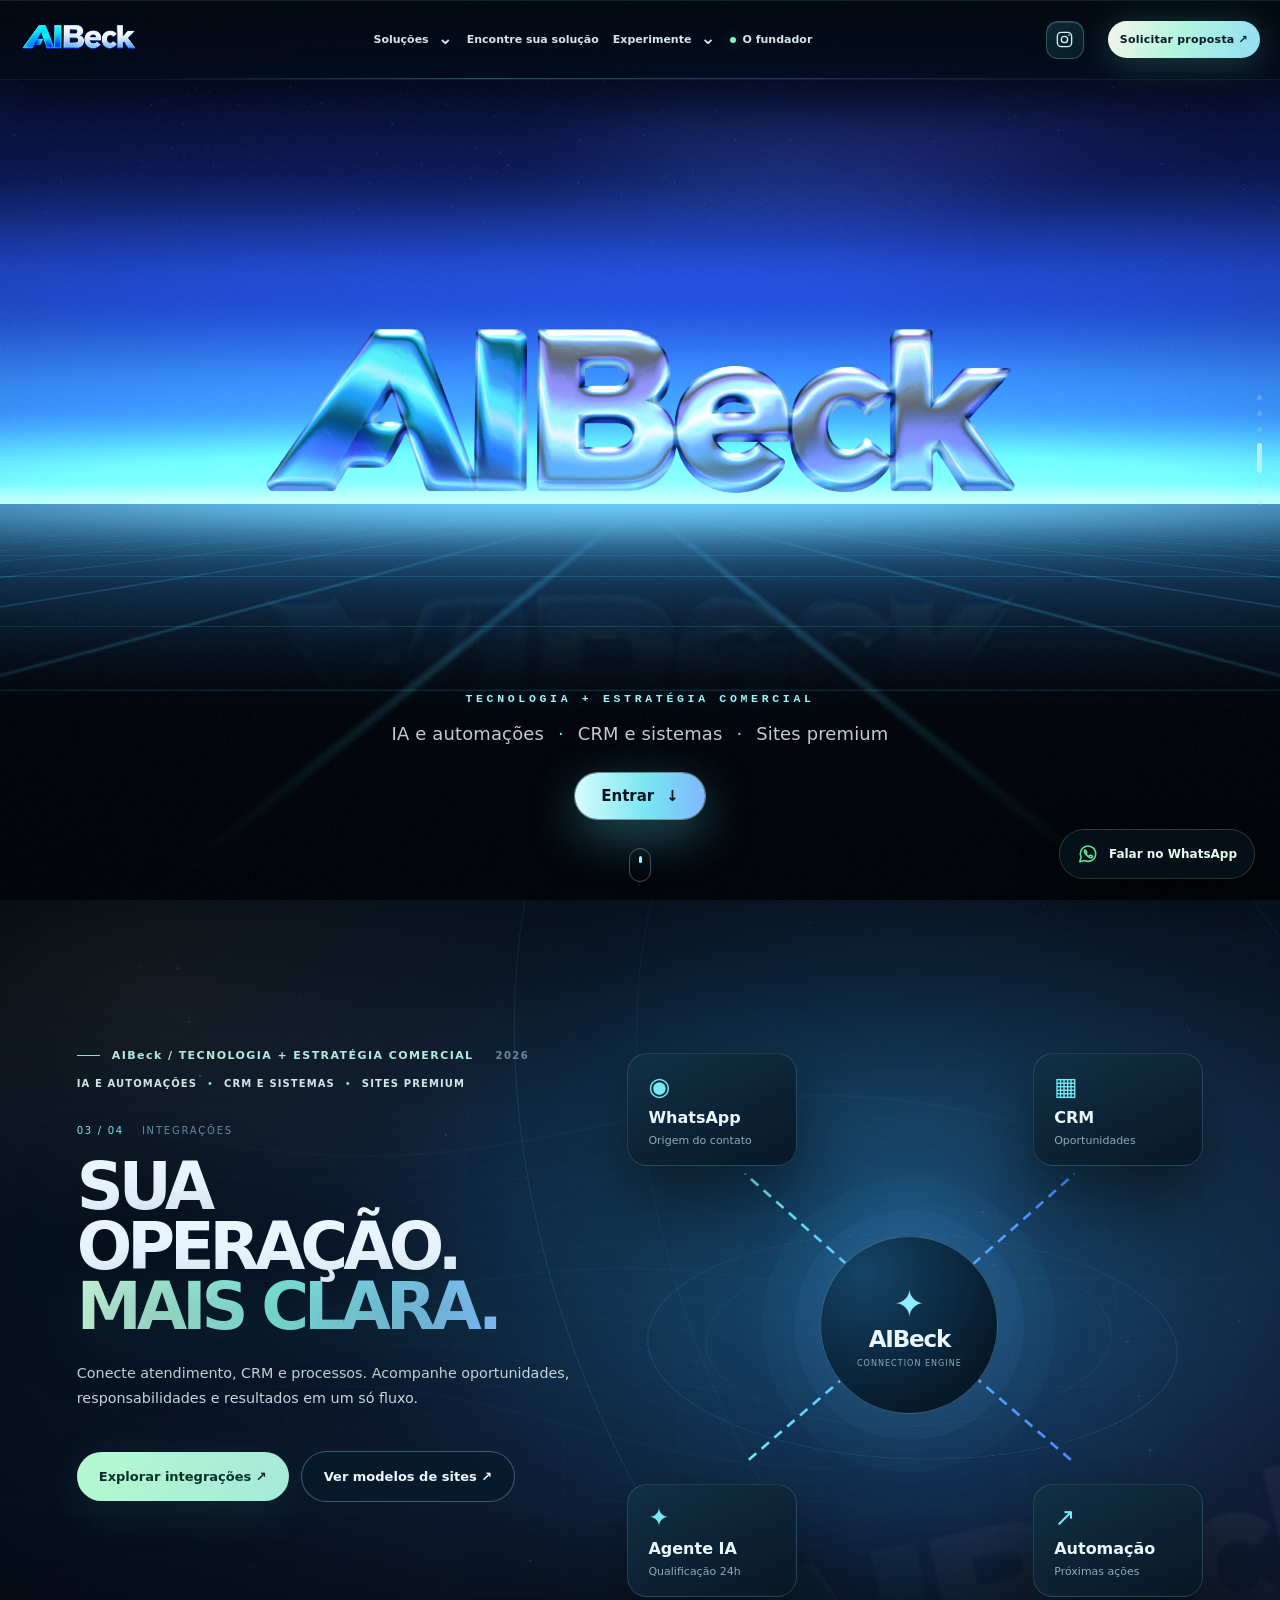
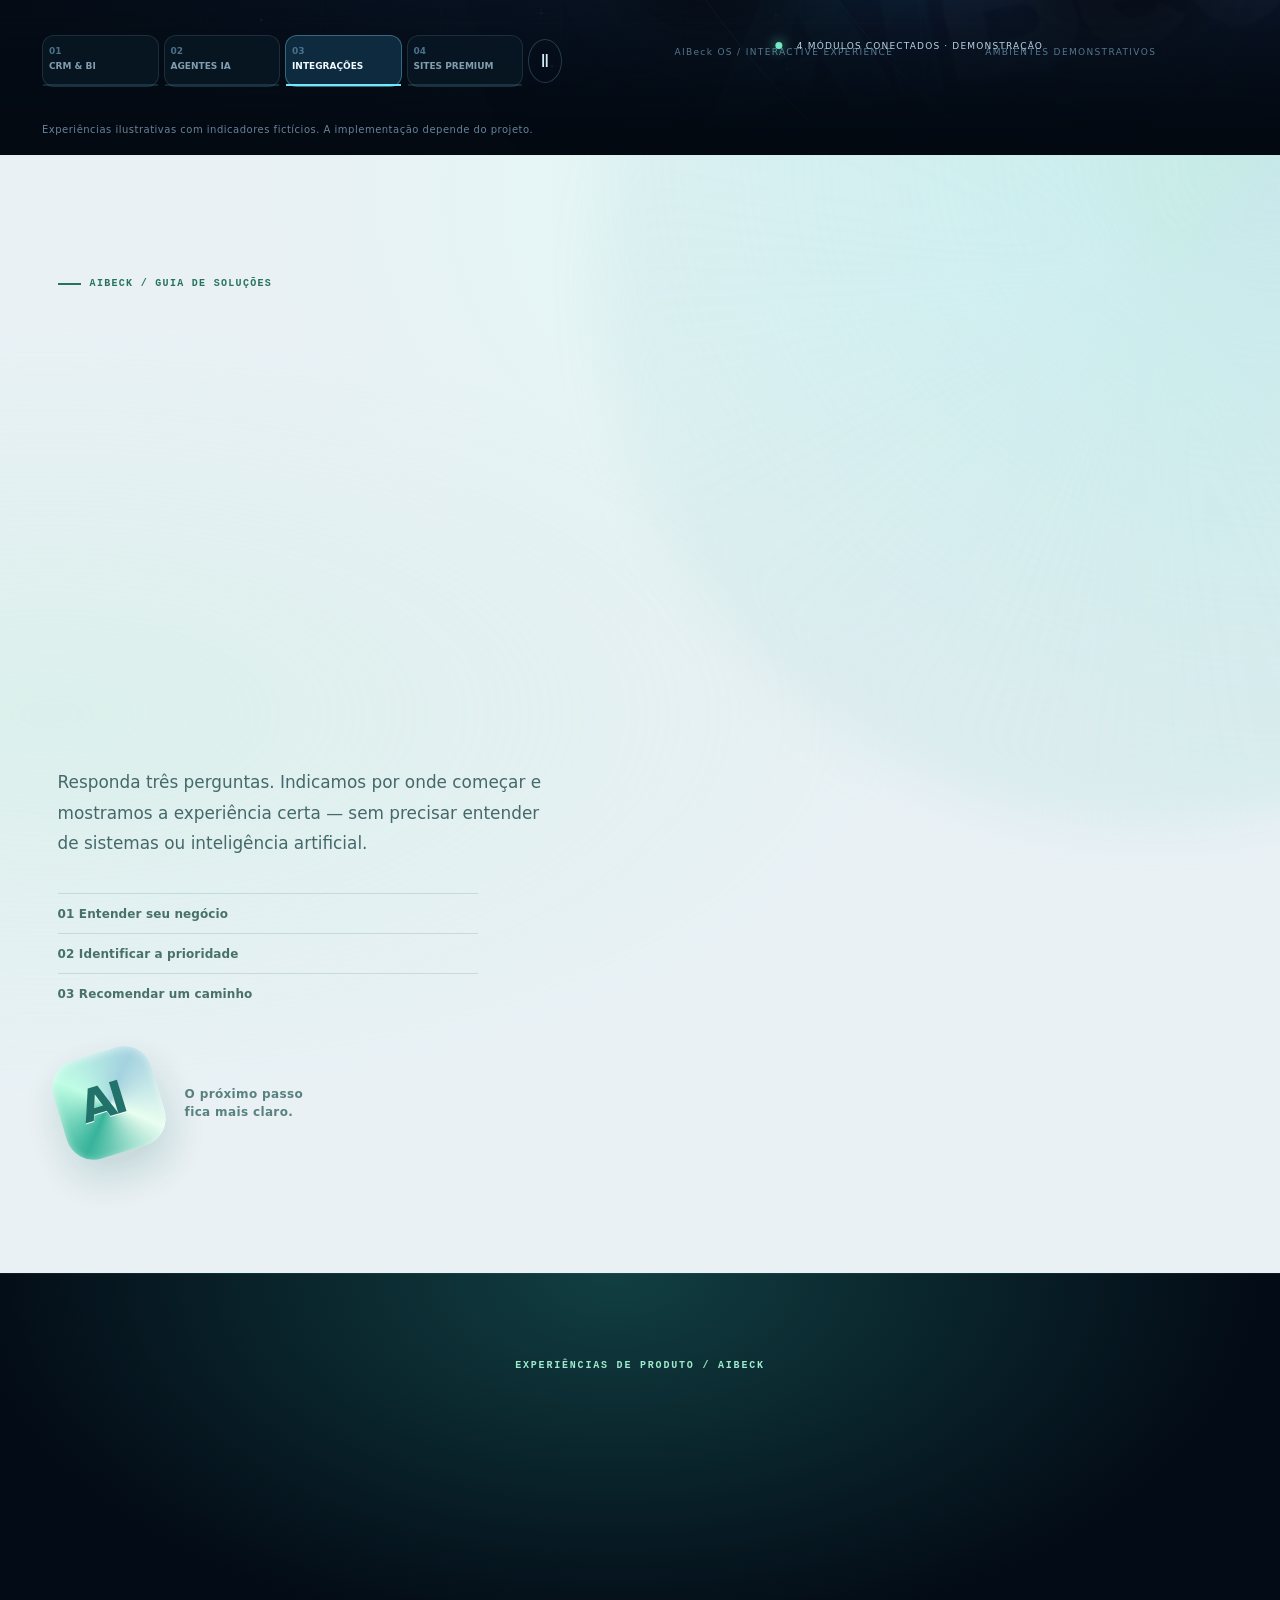
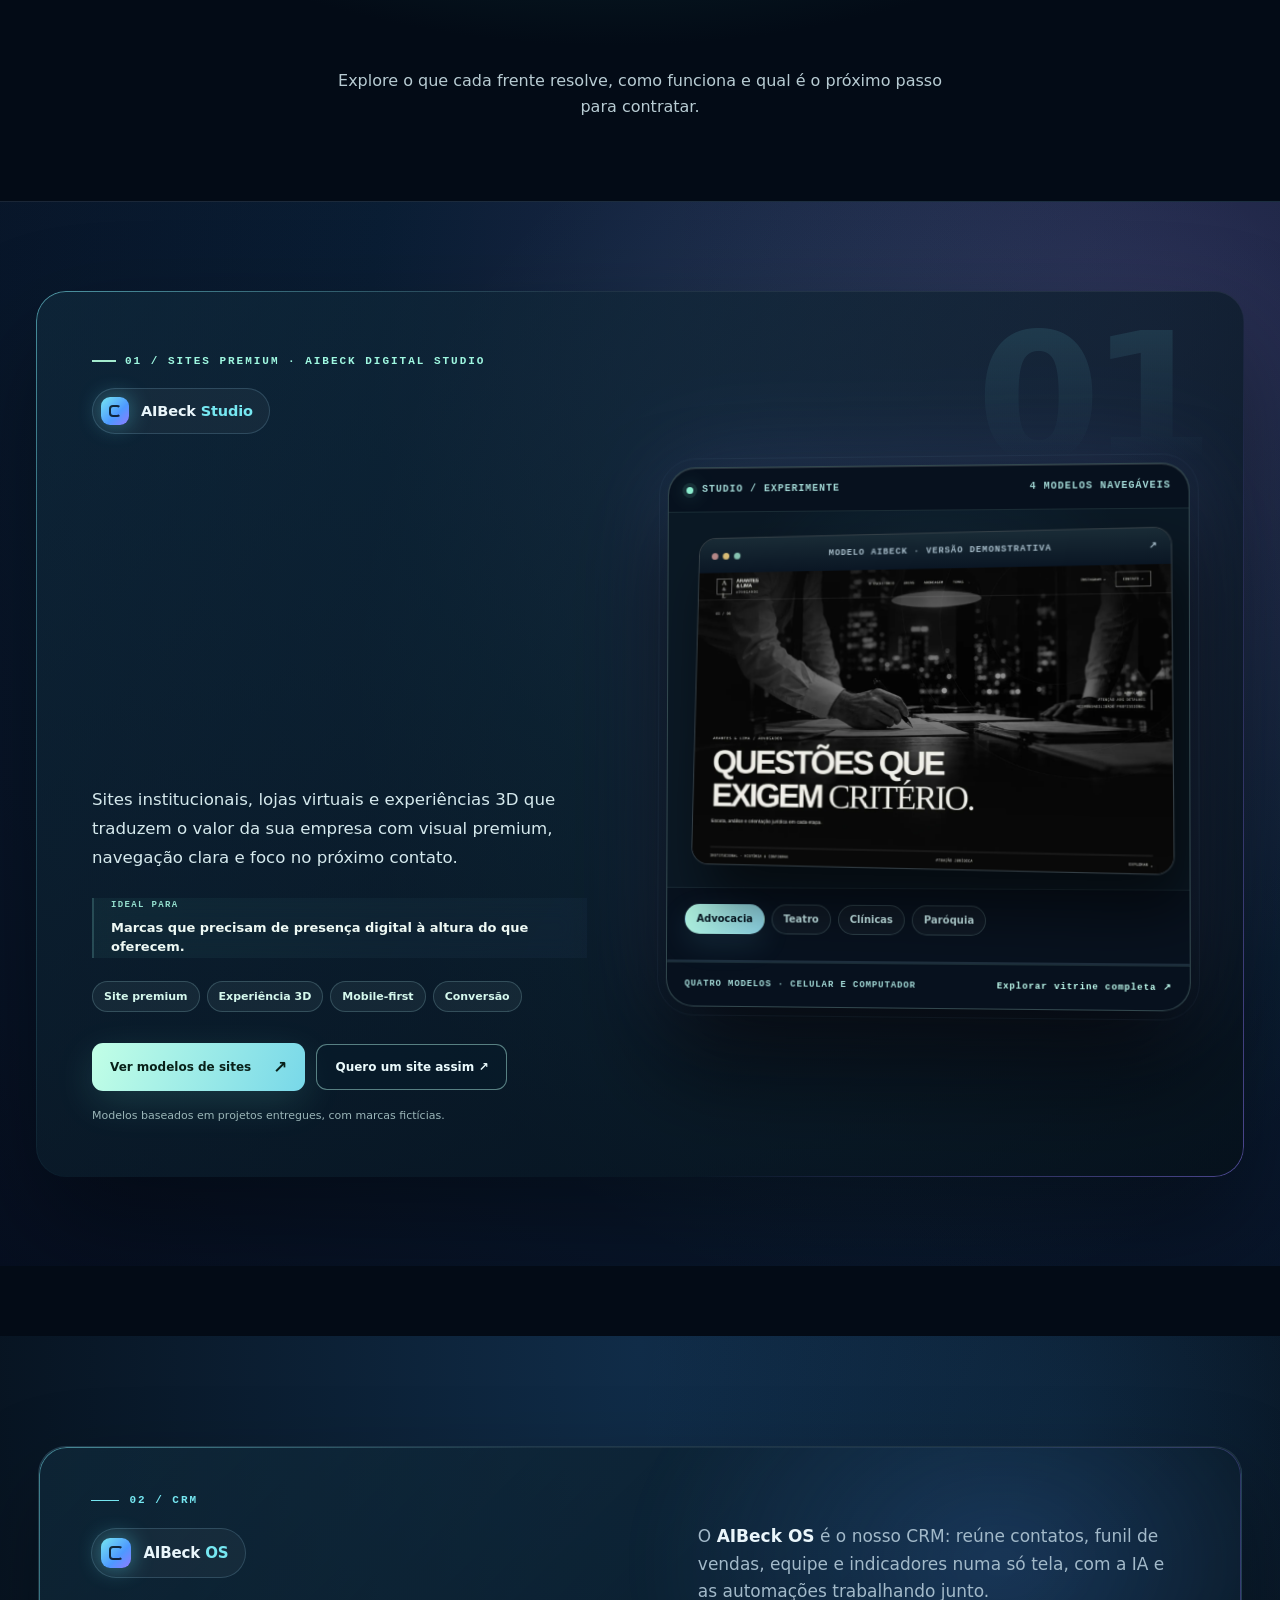
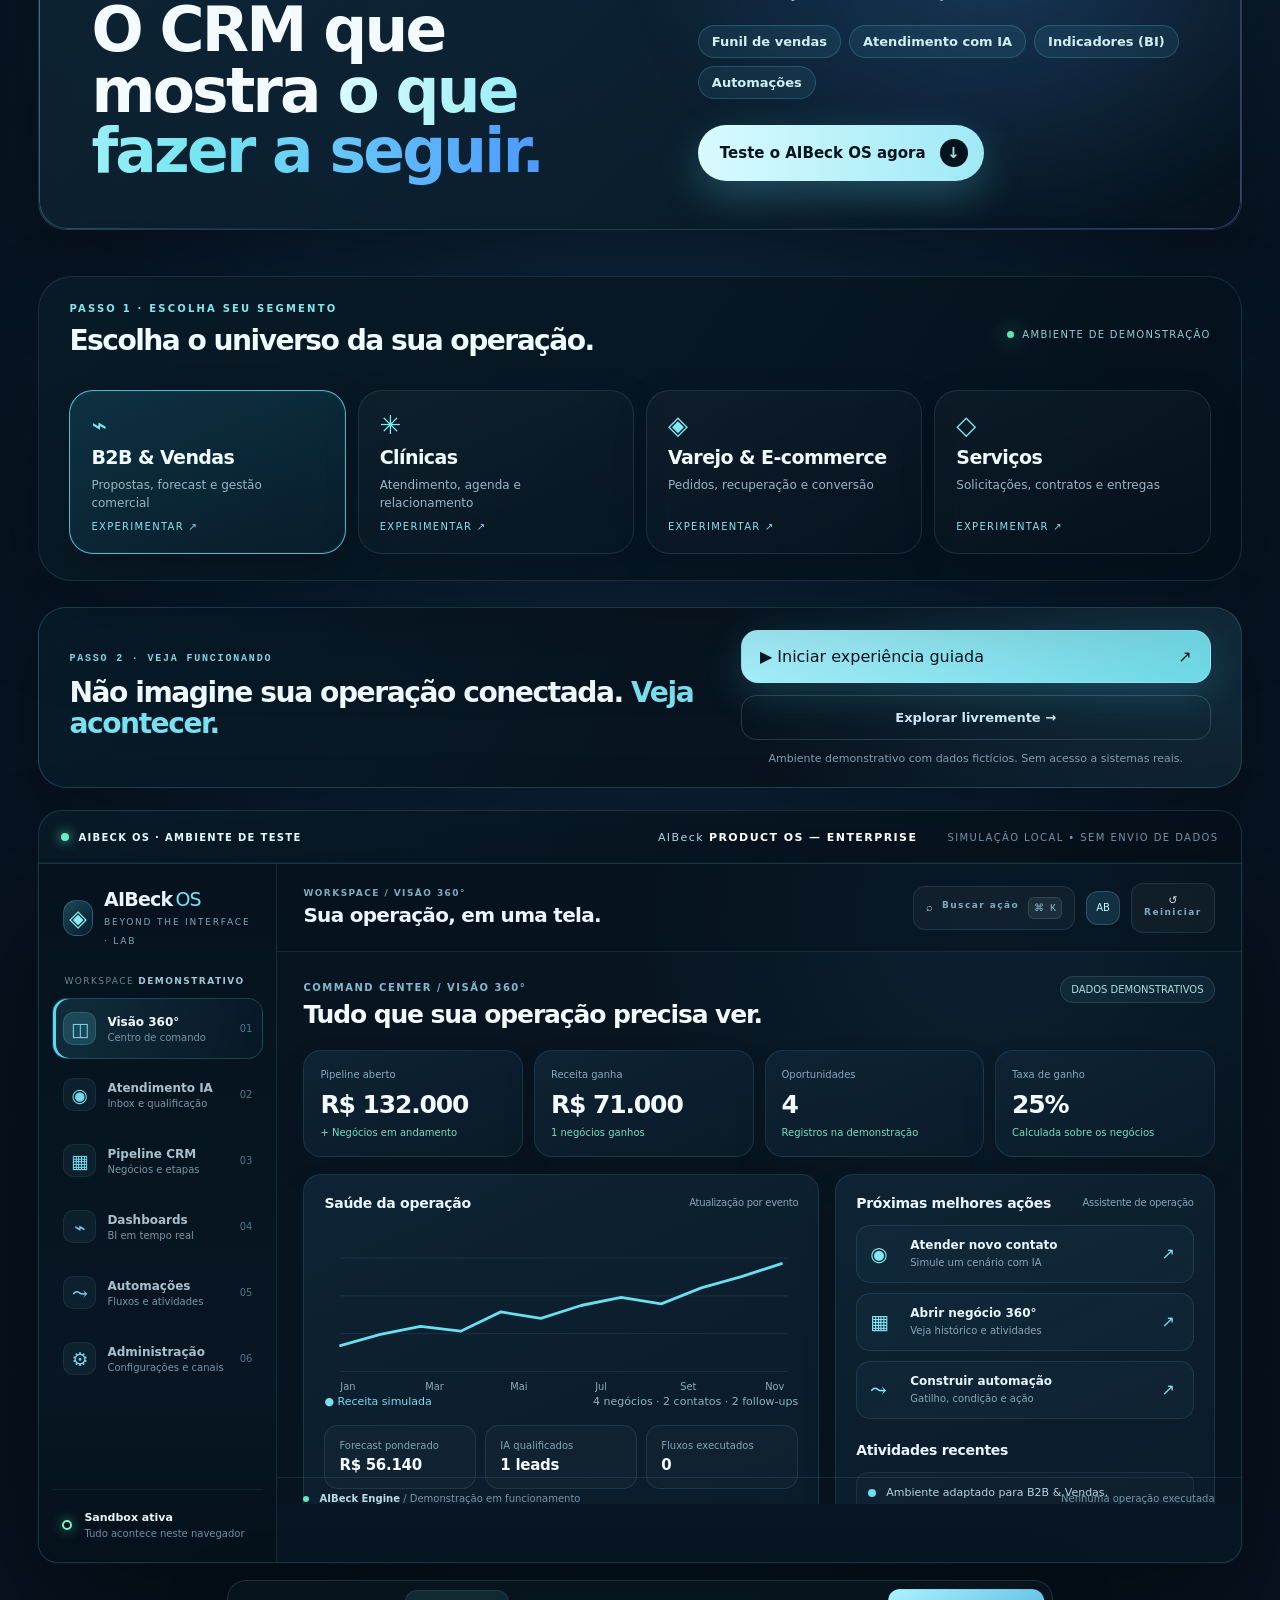
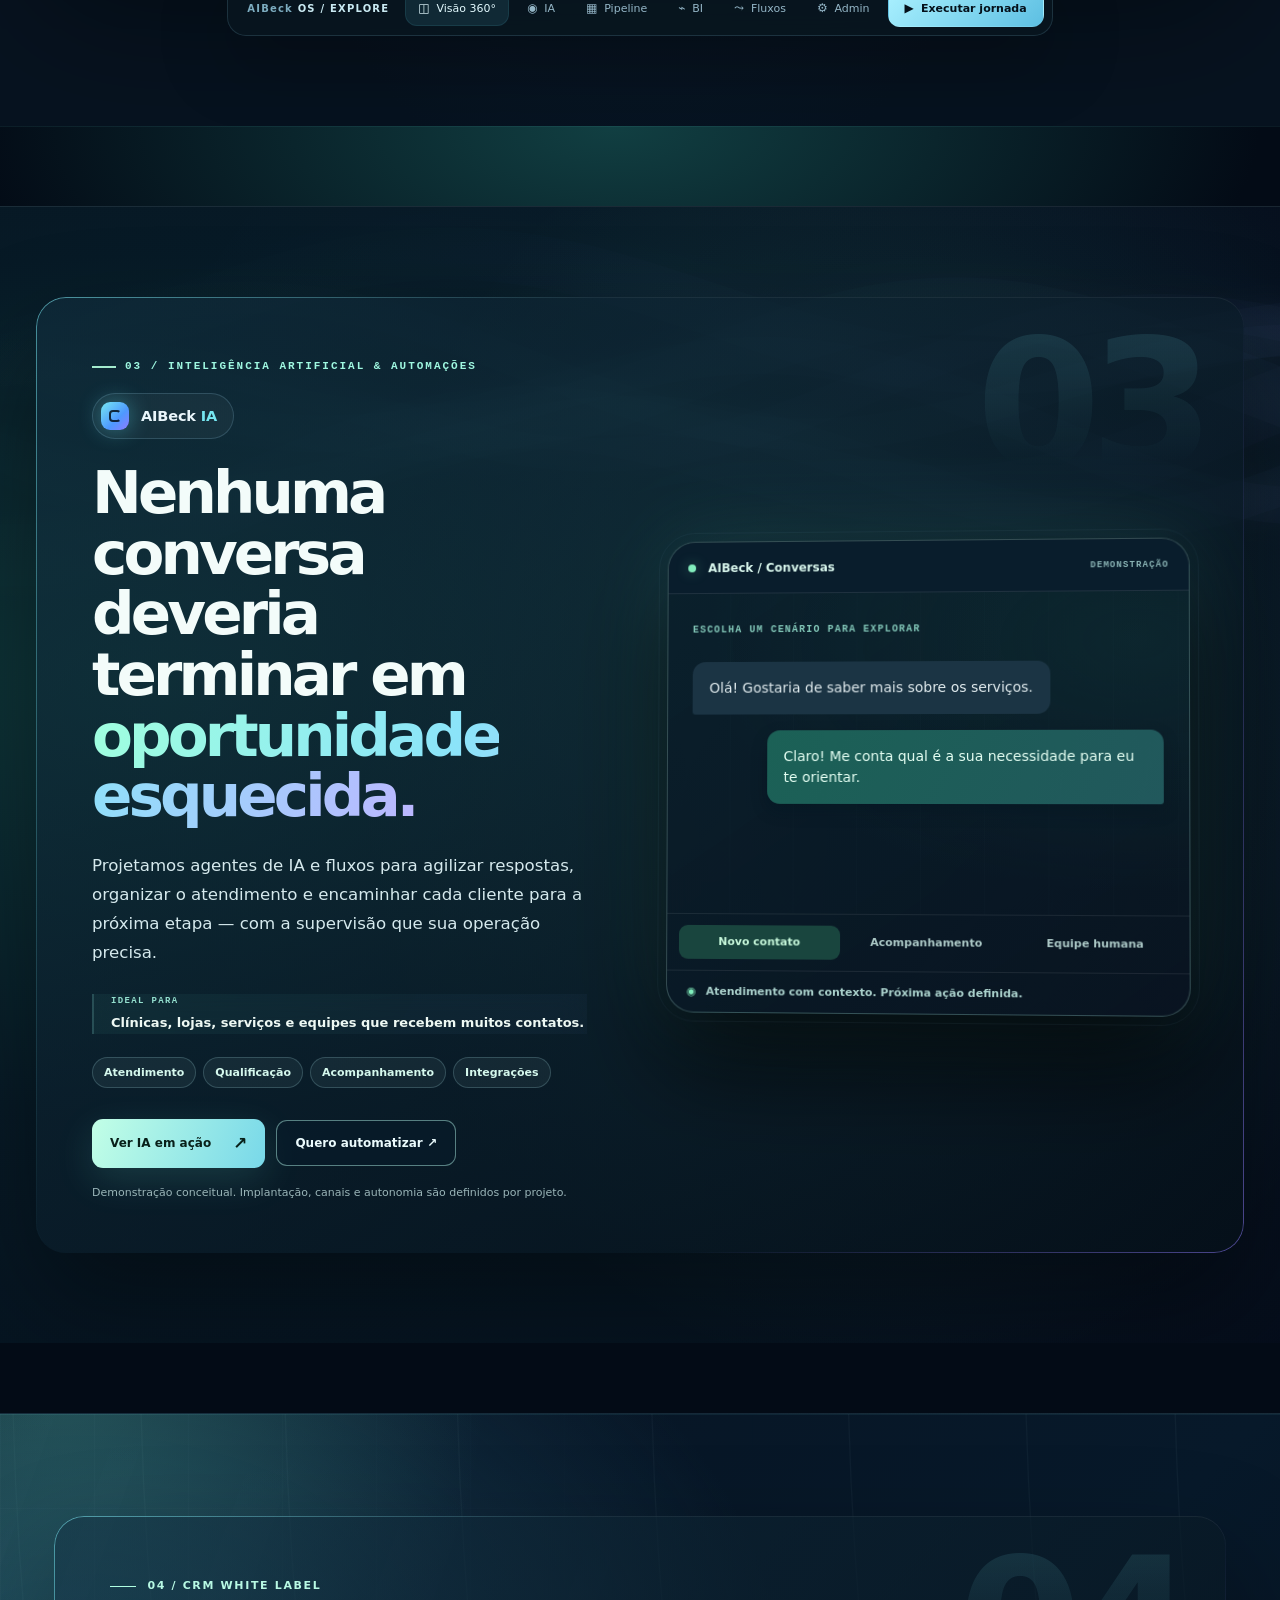
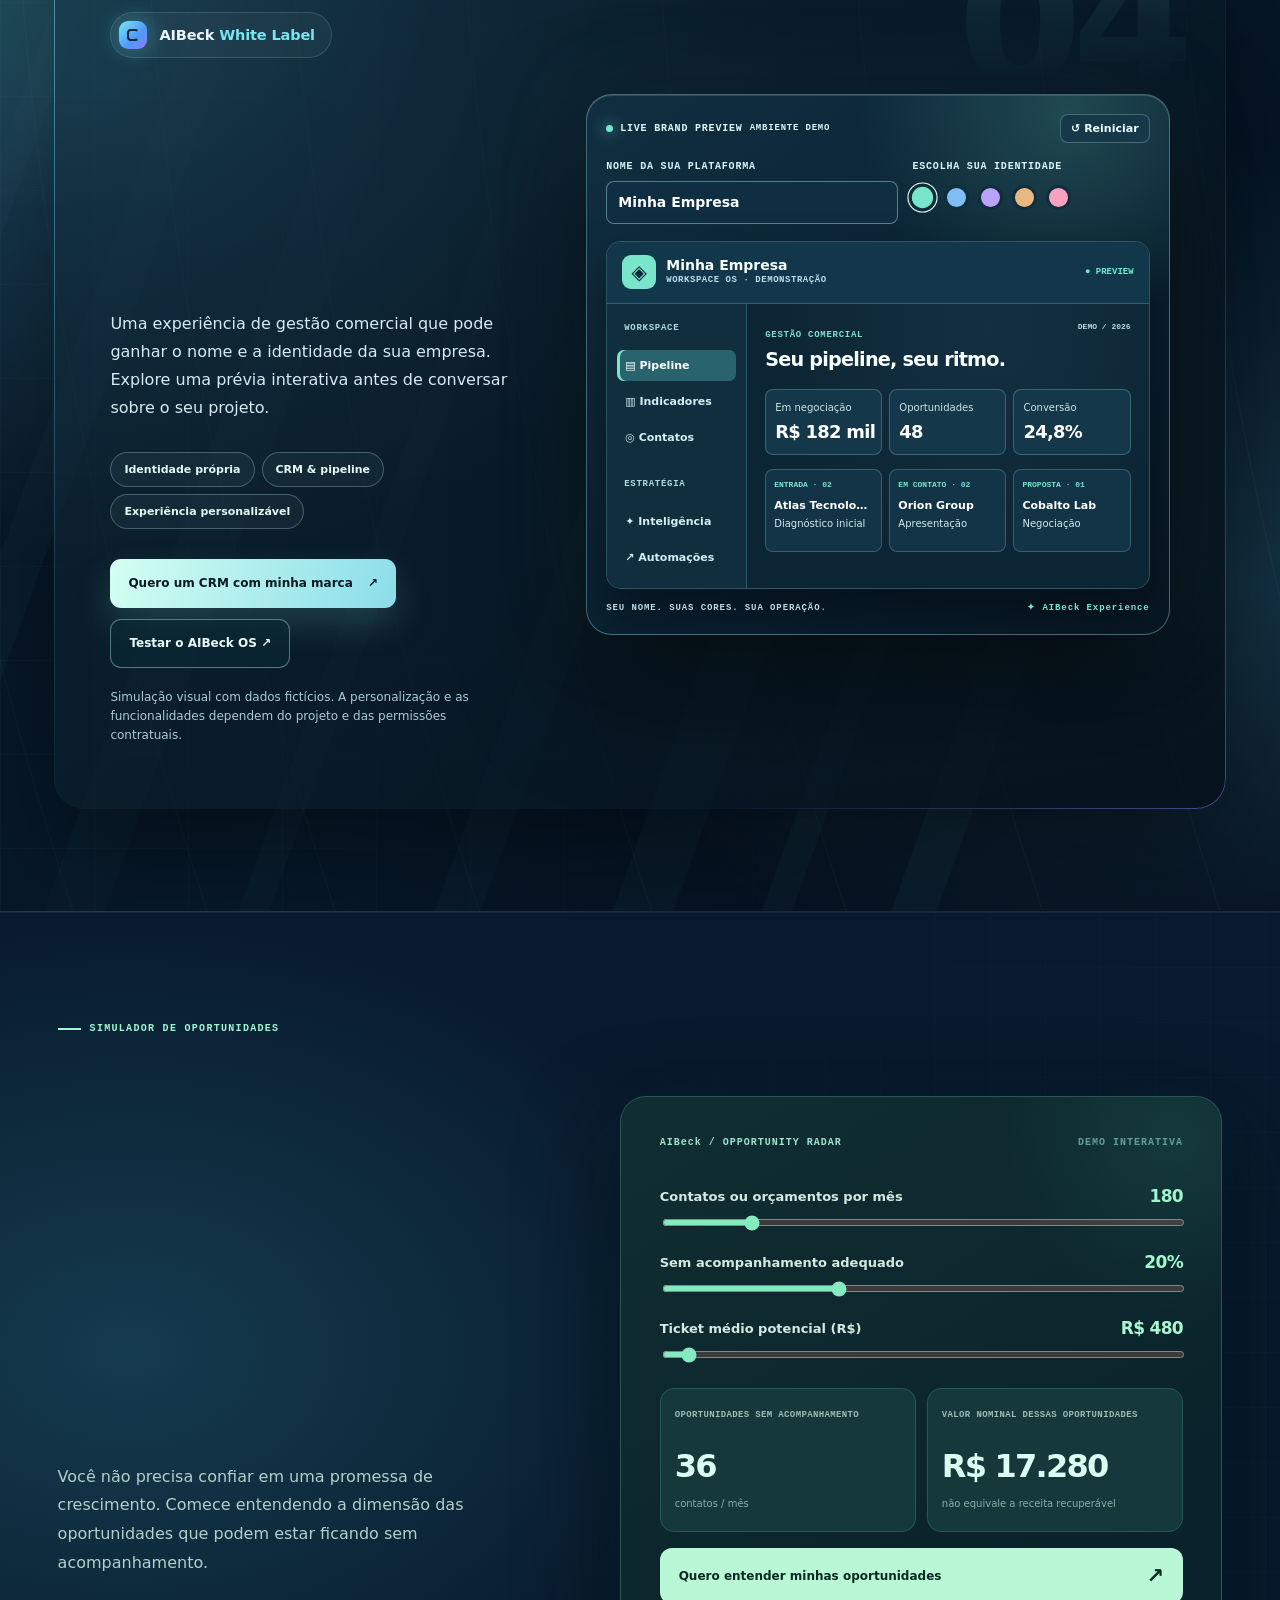
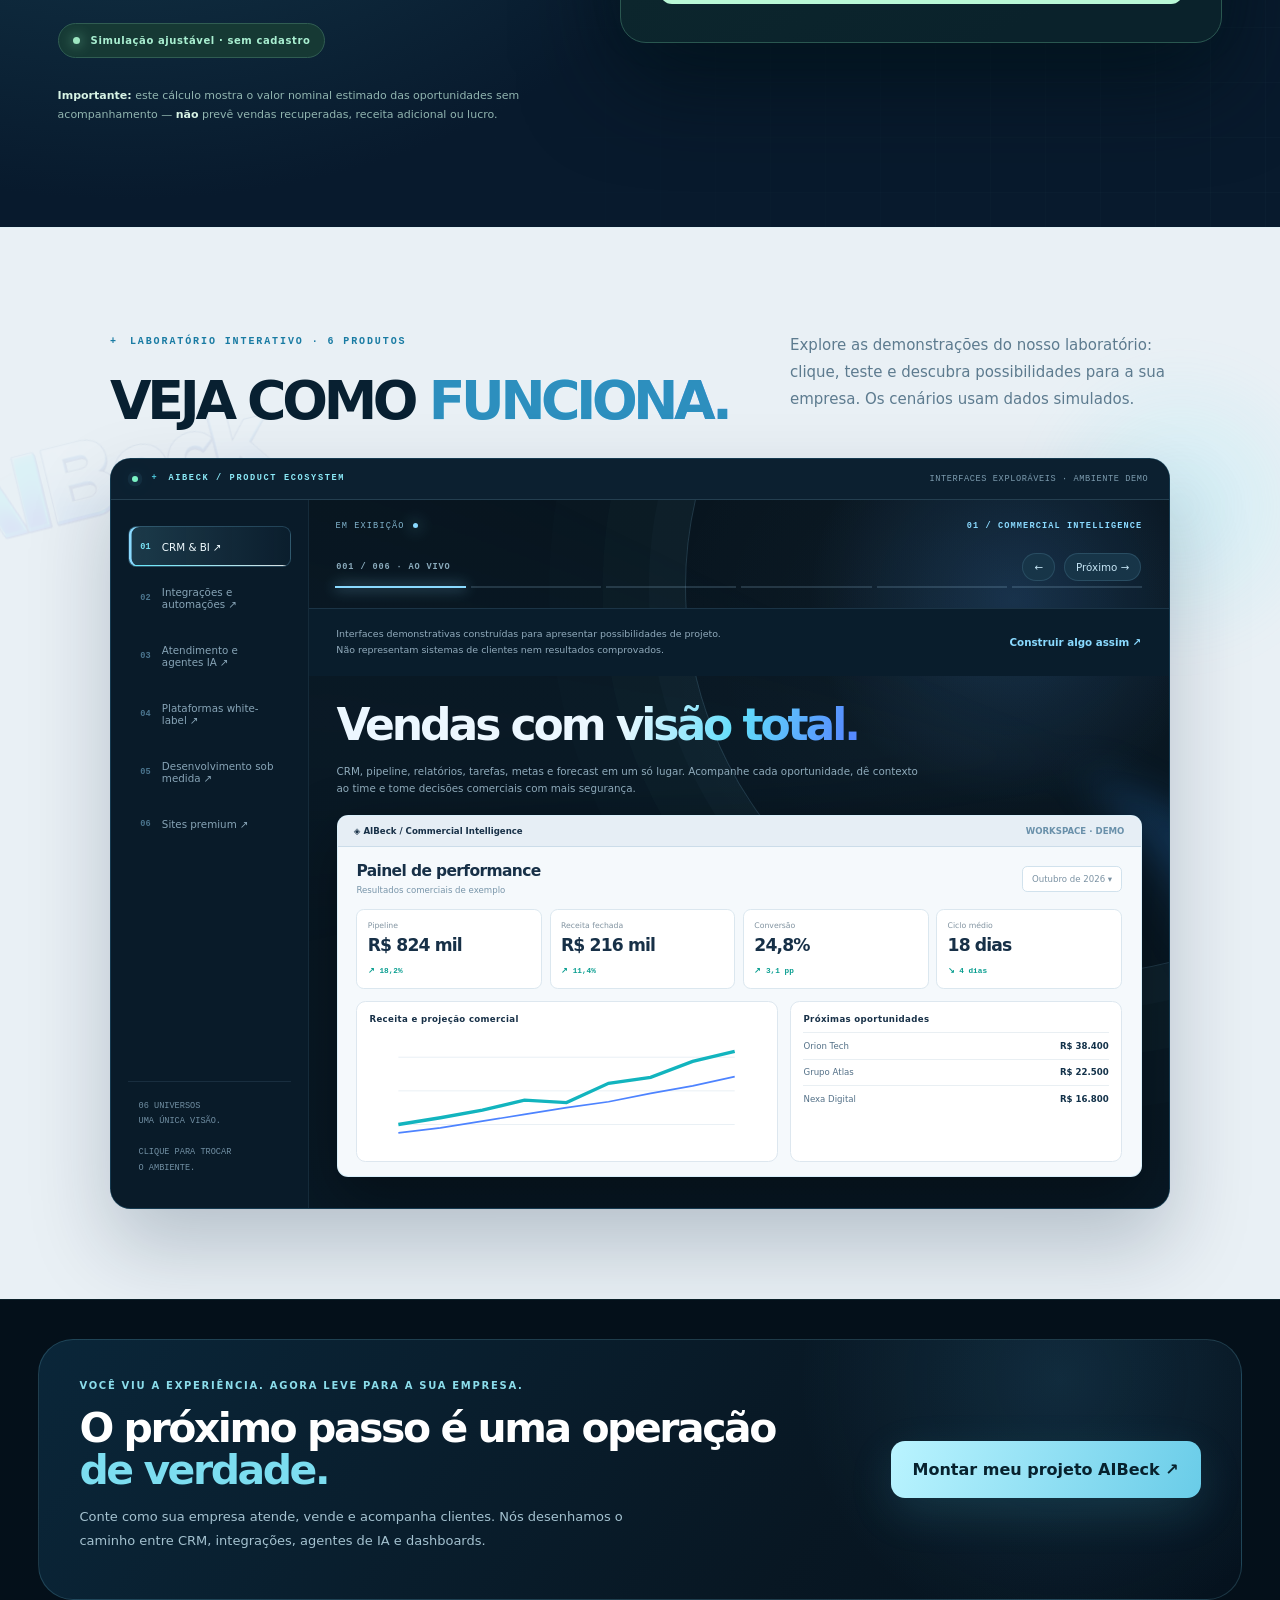
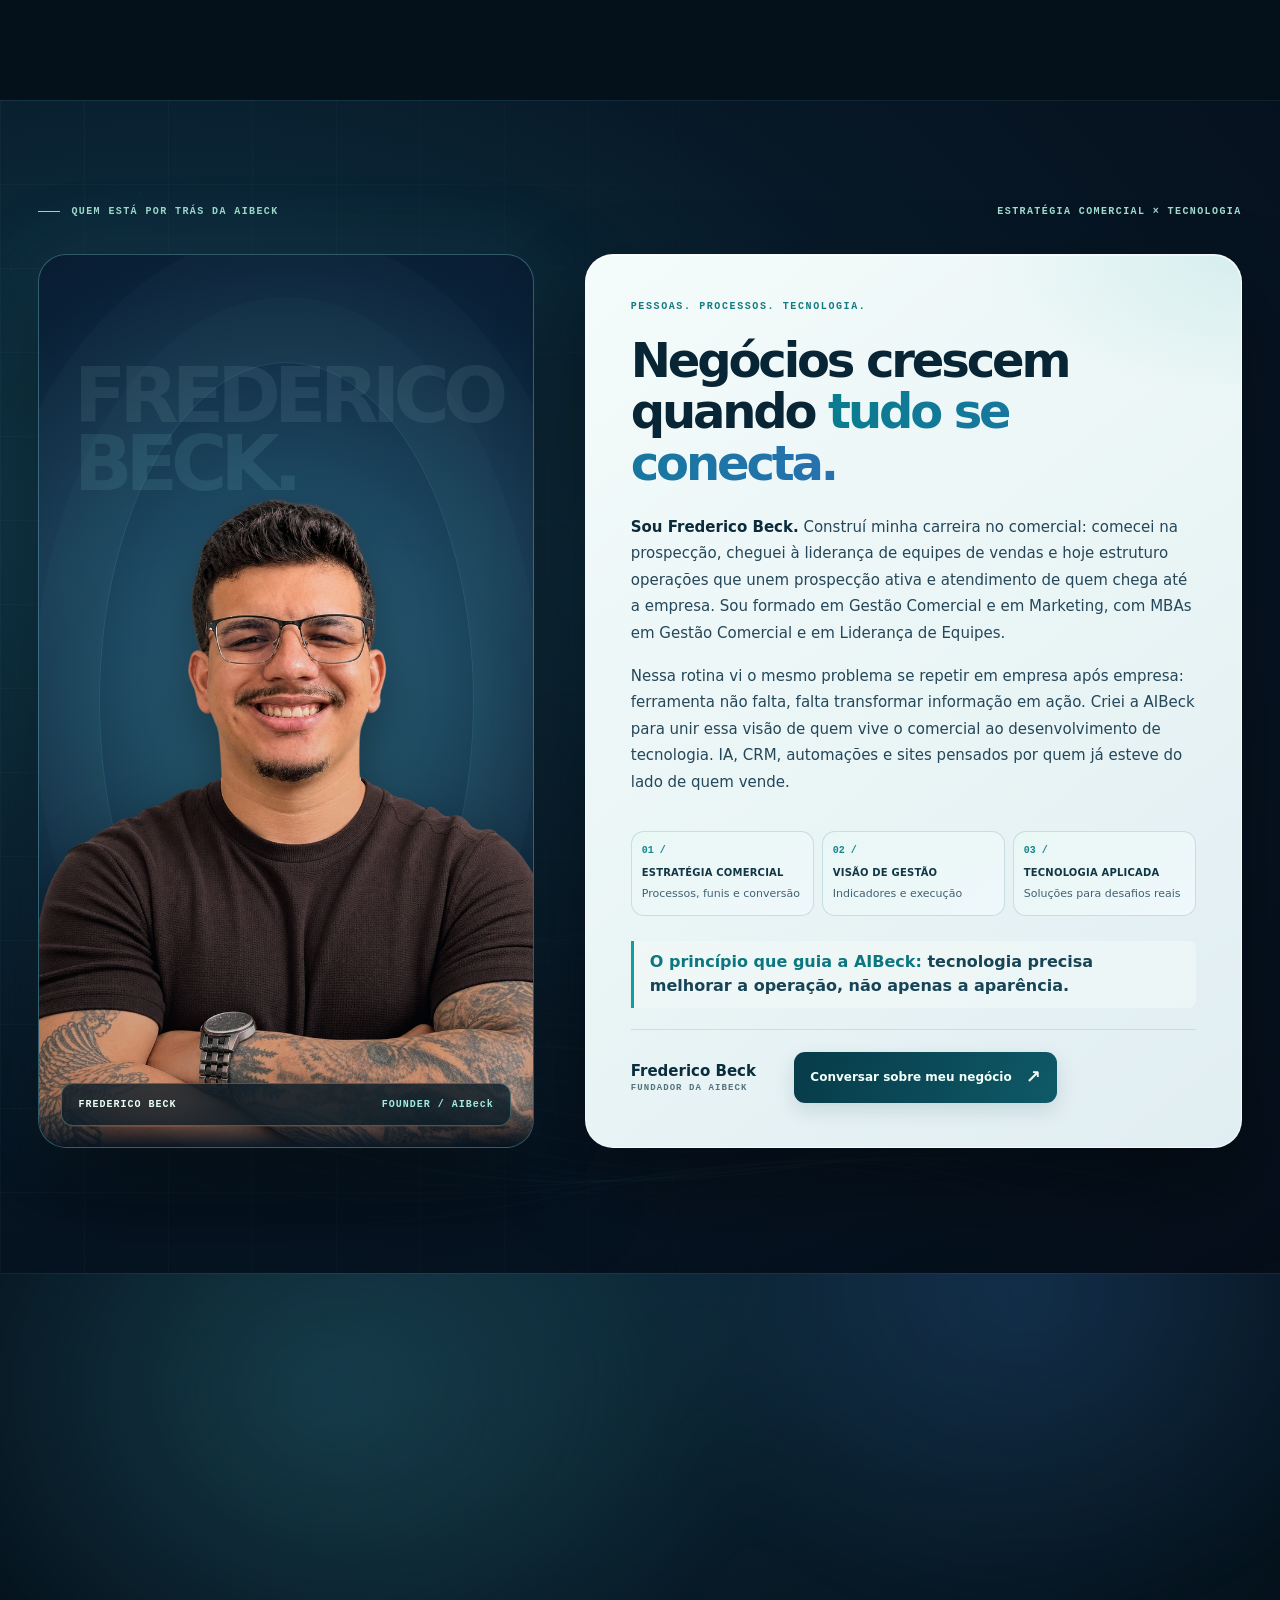
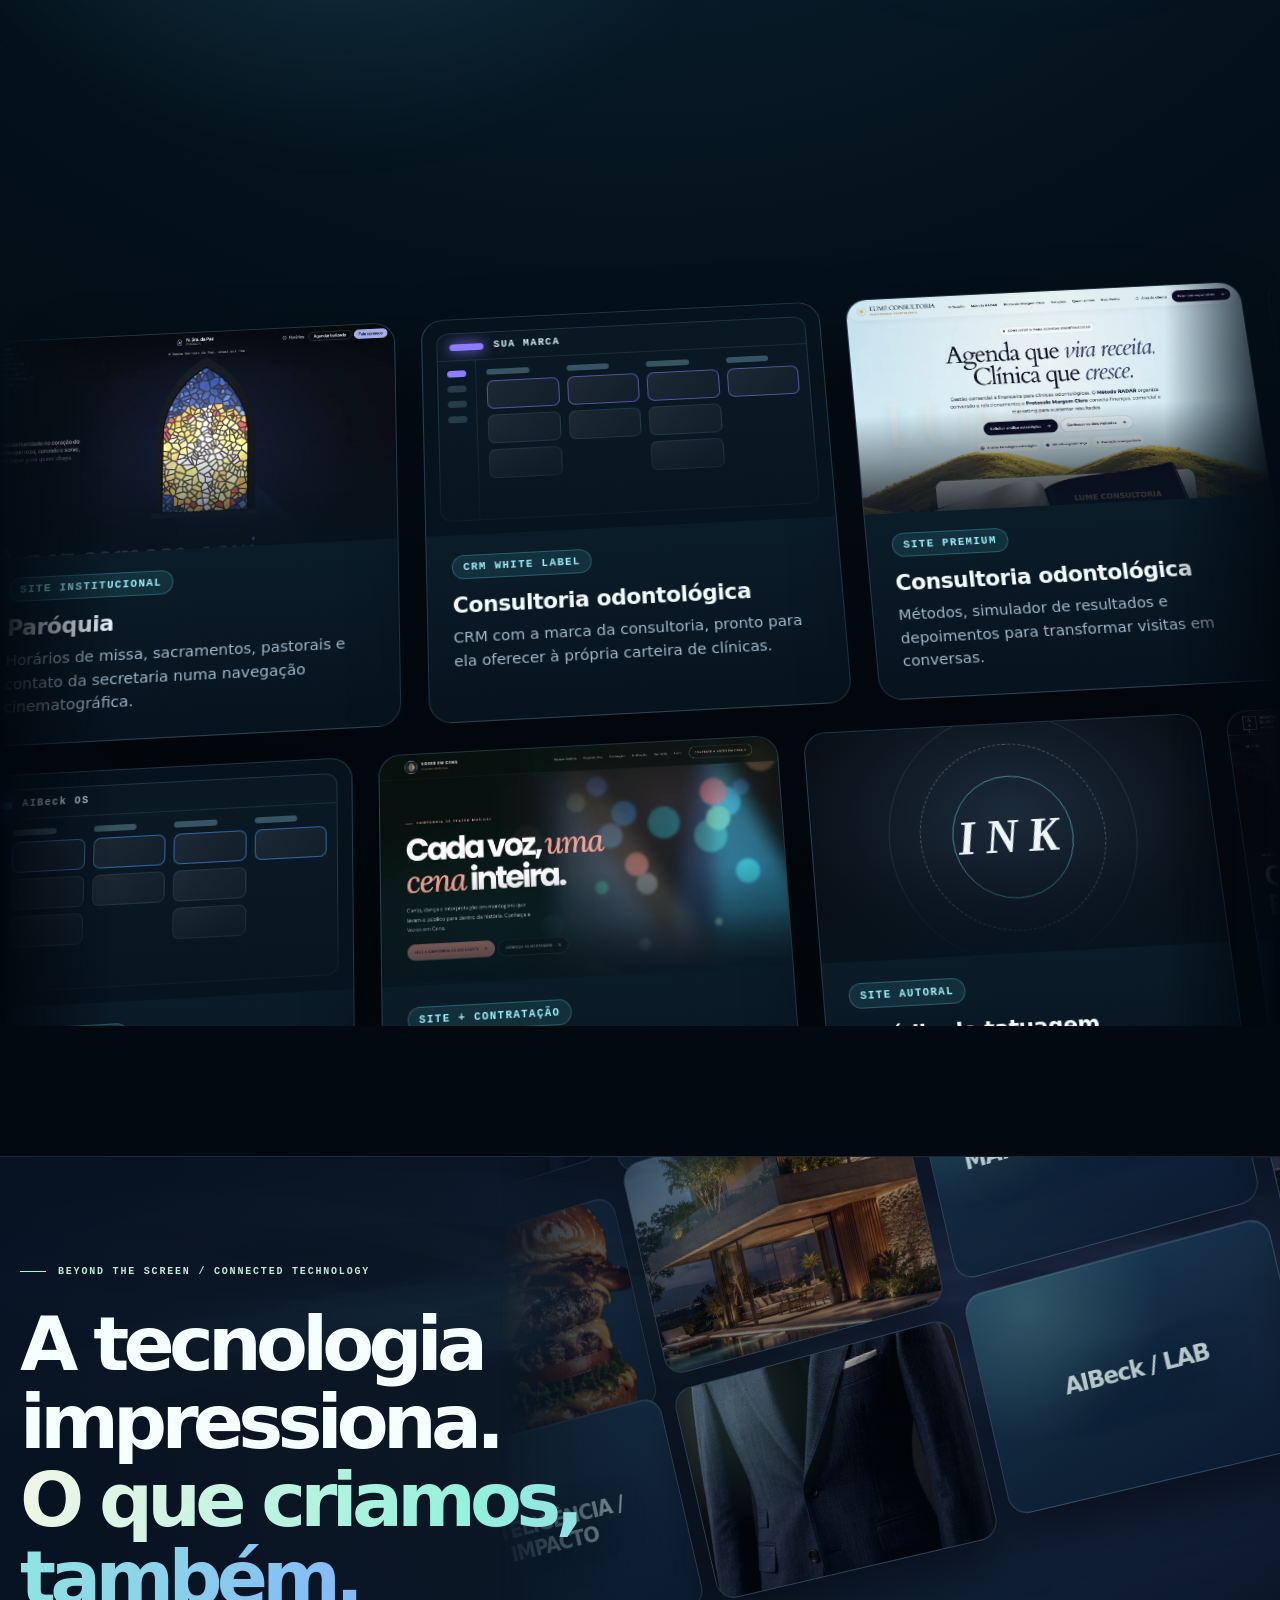
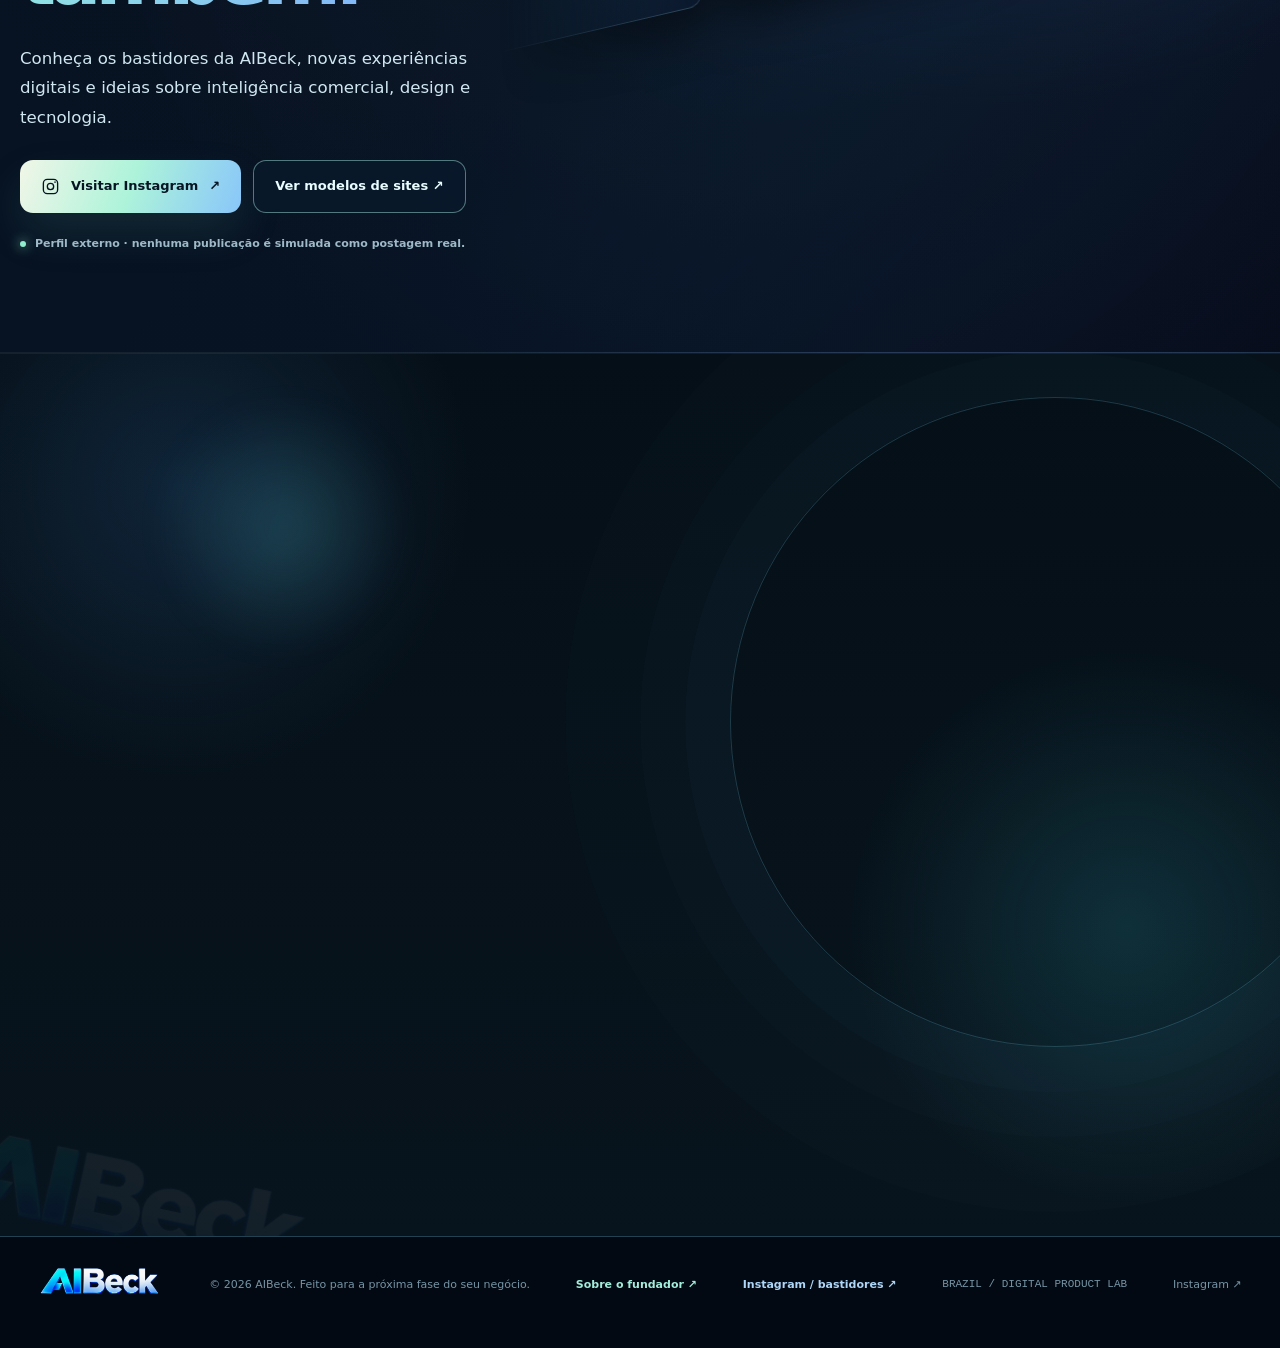
==== site/index.html @ 9f46f155 "Endereço oficial do site: aibeck.com.br Co-Authored-By: Claude Opus 5.5 <noreply@anthropic.com> Clau" ====
<!DOCTYPE html>

<html lang="pt-BR"><head><meta charset="utf-8"/><meta content="width=device-width,initial-scale=1" name="viewport"/><meta content="#030a12" name="theme-color"/><meta content="IA, automações, CRM, sistemas de gestão e sites premium para sua empresa atender melhor, vender mais e ter mais controle. Conheça a AIBeck." name="description"/><title>AIBeck | Inteligência, Automação, CRM e Experiências Digitais</title>
<meta content="index,follow,max-image-preview:large" name="robots"/><meta content="website" property="og:type"/><meta content="pt_BR" property="og:locale"/><meta content="AIBeck | Tecnologia para atender, vender e crescer" property="og:title"/><meta content="IA, automações, sistemas de gestão e experiências digitais que ajudam empresas a atender, vender e operar melhor." property="og:description"/><meta content="og-cover.png" property="og:image"/><meta content="summary_large_image" name="twitter:card"/><link href="favicon.svg" rel="icon" type="image/svg+xml"/><script type="application/ld+json">{"@context":"https://schema.org","@type":"Organization","name":"AIBeck","description":"Soluções tecnológicas em CRM, IA, integrações, automações e plataformas digitais","sameAs":["https://www.instagram.com/ai.beck_/"],"areaServed":"BR"}</script><link href="assets/site.css" rel="stylesheet"/><link href="assets/signature3.css" rel="stylesheet"/><link href="assets/reference4.css" rel="stylesheet"/><link href="assets/aibeck5.css" rel="stylesheet"/><link href="assets/ultra6.css" rel="stylesheet"/><link href="assets/ultra8.css" rel="stylesheet"/><link href="assets/ultra9.css" rel="stylesheet"/><link href="assets/ab10.css" rel="stylesheet"/>
<link href="assets/ab13.css" rel="stylesheet"/>
<link href="assets/ab14.css" rel="stylesheet"/>
<link href="assets/ab15.css" rel="stylesheet"/>
<link rel="canonical" href="https://aibeck.com.br/"/>
</head><body>
<header class="top ab5-top" id="siteHeader"><nav class="nav ab5-nav" aria-label="Navegação principal">
<a class="brand" href="#inicio" aria-label="AIBeck - início"><img alt="AIBeck" src="assets/image-e35cec30b285d08.webp" decoding="async"/><small>CONNECTED TECHNOLOGY</small></a>
<div class="nav-entries" id="navLinks">
 <div class="ab5-nav-group" data-ab5-group="solutions">
   <button class="ab5-nav-trigger" type="button" aria-expanded="false" aria-controls="ab5-menu-solutions">Soluções <span class="ab5-chev" aria-hidden="true">⌄</span></button>
   <div class="ab5-menu ab5-menu-products" id="ab5-menu-solutions">
     <div class="ab5-menu-intro"><span>EXPLORE POR NECESSIDADE</span><strong>O que sua empresa precisa resolver?</strong><p>Cada solução tem um caminho próprio, uma demonstração e um próximo passo.</p><a href="#orientador">Não sei por onde começar ↗</a></div>
     <div class="ab5-menu-items">
       <a href="#produto-sites" class="ab5-menu-item"><span class="ab5-menu-ico">◇</span><span><b>Sites &amp; Experiências 3D</b><small>Impacto visual e conversão</small></span><i>↗</i></a>
       <a href="#produto-crm" class="ab5-menu-item"><span class="ab5-menu-ico">◈</span><span><b>CRM · AIBeck OS</b><small>Vendas, equipe e indicadores numa tela</small></span><i>↗</i></a>
       <a href="#produto-ia" class="ab5-menu-item"><span class="ab5-menu-ico">✳</span><span><b>IA &amp; Automações</b><small>Atenda, qualifique e acompanhe</small></span><i>↗</i></a>
       <a href="#white-label" class="ab5-menu-item"><span class="ab5-menu-ico">▦</span><span><b>CRM White Label</b><small>Um CRM com a sua marca</small></span><i>↗</i></a>
     </div>
   </div>
 </div>
 <a href="#orientador" class="ab5-nav-link">Encontre sua solução</a>
 <div class="ab5-nav-group" data-ab5-group="experiences">
   <button class="ab5-nav-trigger" type="button" aria-expanded="false" aria-controls="ab5-menu-experiences">Experimente <span class="ab5-chev" aria-hidden="true">⌄</span></button>
   <div class="ab5-menu ab5-menu-experiences" id="ab5-menu-experiences">
      <a href="#experiencias"><b>Showroom cinematográfico</b><small>Seis cenários de tecnologia</small></a>
      <a href="#tour"><b>CRM interativo</b><small>Explore a plataforma demonstrativa</small></a>
      <a href="#simulador"><b>Simulador de oportunidades</b><small>Explore o valor sem acompanhamento</small></a>
      <a href="#produto-sites"><b>Modelos de sites</b><small>Advocacia, teatro, clínicas e paróquia</small></a><a href="#cases"><b>Cases</b><small>Projetos entregues pela AIBeck</small></a>
   </div>
 </div>
 <a href="#fundador" class="ab5-nav-link ab5-founder-link"><span class="ab5-founder-dot" aria-hidden="true"></span>O fundador</a>
 <a class="ab5-nav-mobile-only ab9-ig-mobile" href="https://www.instagram.com/ai.beck_/" target="_blank" rel="noopener noreferrer">Instagram da AIBeck ↗</a><a href="#simulador" class="ab5-nav-mobile-only">Simulador</a><a href="#cases" class="ab5-nav-mobile-only">Cases</a>
 <a href="#contato" class="ab5-nav-mobile-only contact-open">Solicitar proposta ↗</a>
</div>
<div class="nav-right"><a class="ab9-ig-icon" href="https://www.instagram.com/ai.beck_/" target="_blank" rel="noopener noreferrer" aria-label="Instagram oficial da AIBeck"><svg viewBox="0 0 24 24" fill="none" stroke="currentColor" stroke-width="1.7" aria-hidden="true"><rect x="3" y="3" width="18" height="18" rx="5"/><circle cx="12" cy="12" r="4"/><circle cx="17.7" cy="6.5" r="1" fill="currentColor" stroke="none"/></svg></a><a class="pill primary contact-open" href="#contato">Solicitar proposta ↗</a><button aria-expanded="false" aria-label="Abrir menu" class="menu-toggle" id="menuToggle" type="button">☰</button></div>
</nav></header>
<div class="ab6-scroll-progress" aria-hidden="true"><span id="ab6ProgressBar"></span></div>
<div aria-hidden="true" class="side-index"><a class="on" href="#inicio"></a><a href="#experiencias"></a><a href="#cases"></a><a href="#fundador"></a><a href="#cases"></a><a href="#contato"></a></div>
<main>
<section class="ab15-capa" id="capa" aria-label="AIBeck — capa" data-logo="assets/image-e35cec30b285d08.webp">
<canvas class="ab15-gl" aria-hidden="true"></canvas>
<img class="ab15-fallback-logo" src="assets/image-e35cec30b285d08.webp" alt="AIBeck" decoding="async"/>
<div class="ab15-copy">
<span class="ab15-kicker">TECNOLOGIA + ESTRATÉGIA COMERCIAL</span>
<p class="ab15-line">IA e automações <i>·</i> CRM e sistemas <i>·</i> Sites premium</p>
<a class="ab15-enter" href="#inicio">Entrar <span aria-hidden="true">↓</span></a>
</div>
<div class="ab15-scroll" aria-hidden="true"><i></i></div>
</section>
<section aria-label="AIBeck — tecnologia comercial em movimento" class="kin-hero ab6-hero" id="inicio"><canvas class="ab6-sky" data-ab6-sky="hero" aria-hidden="true"></canvas><span class="ab6-mesh-light" aria-hidden="true"></span><canvas aria-hidden="true" class="ab-galaxy-canvas" data-ab-fx="galaxy"></canvas>
<div aria-hidden="true" class="kin-grain"></div>
<div aria-hidden="true" class="kin-ribbon kin-ribbon-one"></div>
<div aria-hidden="true" class="kin-ribbon kin-ribbon-two"></div>
<div aria-hidden="true" class="kin-watermark"><img alt="" decoding="async" src="assets/image-e35cec30b285d08.webp"/></div>
<div class="kin-wrap">
<div class="kin-left">
<div class="kin-sup"><i></i> AIBeck / TECNOLOGIA + ESTRATÉGIA COMERCIAL <span>2026</span></div>
<div class="ab-hero-focus" aria-label="O que a AIBeck faz">IA E AUTOMAÇÕES <span>•</span> CRM E SISTEMAS <span>•</span> SITES PREMIUM</div><div class="kin-chapter"><span id="kinCounter">01 / 04</span><span id="kinCategory">CRM · BI</span></div>
<div aria-live="polite" class="kin-words">
<div class="kin-copy is-current" data-kin-copy="0"><h1>ATENDA MELHOR.<br/><em>VENDA MAIS.</em></h1><p>Criamos agentes de IA, sistemas de gestão e sites premium para sua empresa atender clientes, organizar vendas e crescer com mais controle.</p></div>
<div class="kin-copy" data-kin-copy="1"><h2 class="kin-alt">ATENDA.<br/><em>SEM PERDER LEADS.</em></h2><p>Organize conversas, qualifique contatos e agilize o atendimento com agentes de IA e automações integradas à sua equipe.</p></div>
<div class="kin-copy" data-kin-copy="2"><h2 class="kin-alt">SUA OPERAÇÃO.<br/><em>MAIS CLARA.</em></h2><p>Conecte atendimento, CRM e processos. Acompanhe oportunidades, responsabilidades e resultados em um só fluxo.</p></div>
<div class="kin-copy" data-kin-copy="3"><h2 class="kin-alt">SITES QUE<br/><em>CRI<span class="kin-em-nudge">AM</span> DESEJO.</em></h2><p>Sites premium e experiências digitais imersivas para impressionar, transmitir confiança e facilitar o próximo contato com sua marca.</p></div>
</div>
<div class="kin-buttons"><a class="kin-primary" data-master-context-cta="1" href="#orientador" id="kinExplore">Encontrar minha solução ↗</a><a class="kin-secondary" data-master-secondary-cta="1" href="#produto-sites">Ver modelos de sites ↗</a></div>
<div class="kin-bottom-label"><span class="kin-bleed"></span> TECNOLOGIA PARA ATENDER, VENDER E GERENCIAR MELHOR.</div>
</div>
<div aria-label="Experiências visuais demonstrativas" class="kin-right" id="kinVisual">
<div aria-hidden="true" class="kin-light-orb"></div>
<div aria-hidden="true" class="kin-orbit kin-orbit-a"></div><div aria-hidden="true" class="kin-orbit kin-orbit-b"></div>
<div class="kin-visual-scene is-current" data-kin-scene="0">
<div class="kin-crm-shell" id="heroScene"><div class="device"><div class="device-header"><span class="traffic"><i></i><i></i><i></i></span><span>AIBeck OS · Command workspace</span><span class="device-badge">● SIMULAÇÃO</span></div><div class="command-ui"><aside class="command-side"><h4>AIBeck <span style="color:#63e0ed">OS</span></h4><div class="active">▦   Visão geral</div><div>▤   Pipeline</div><div>◇   Inteligência</div><div>◎   Automações</div><div>◉   Equipe</div></aside><div class="command-body"><div class="command-top"><b>Visão 360° da operação.</b><small>OUT / 2026 ▾</small></div><div class="kpi-row"><div class="kpi"><small>Receita</small><strong>R$ 482k</strong><em>↗ 18,6%</em></div><div class="kpi"><small>Pipeline</small><strong>R$ 1,2M</strong><em>↗ 12,3%</em></div><div class="kpi"><small>Conversão</small><strong>24,8%</strong><em>↗ 3,4 pp</em></div><div class="kpi"><small>Negócios</small><strong>148</strong><em>↗ 22 novos</em></div></div><div class="graph-panels"><div class="chartbox"><div class="chart-title">Evolução de receita</div><svg aria-label="Gráfico de evolução ilustrativo" viewbox="0 0 340 130"><g stroke="#2a4555" stroke-width="1"><path d="M8 30H332M8 65H332M8 100H332"></path></g><polyline fill="none" points="8,104 46,100 84,91 122,97 160,76 198,70 236,56 274,39 332,21" stroke="#6ee3ef" stroke-width="3"></polyline><polyline fill="none" points="8,118 46,113 84,105 122,97 160,99 198,91 236,75 274,70 332,59" stroke="#3a84f9" stroke-width="2"></polyline></svg></div><div class="chartbox"><div class="chart-title">Atividade comercial</div><div class="bars"><i style="--v:40%"></i><i style="--v:60%"></i><i style="--v:43%"></i><i style="--v:72%"></i><i style="--v:62%"></i><i style="--v:85%"></i><i style="--v:93%"></i></div></div></div></div></div></div></div>
<div class="kin-token kin-token-revenue"><small>RECEITA</small><strong>R$ 482 mil</strong><span>↗ 18,6% no período</span></div>
<div class="kin-token kin-token-deals"><span class="kin-token-dot"></span><strong>+28 oportunidades</strong><small>COMERCIAL / TEMPO REAL</small></div>
<div aria-hidden="true" class="kin-data-streak"></div>
</div>
<div class="kin-visual-scene" data-kin-scene="1">
<div class="kin-chat-device">
<div class="kin-chat-head"><span class="kin-ava">✦</span><span><b>AIBeck Intelligence</b><small>Agente conectado · WhatsApp</small></span><i>● Online</i></div>
<div class="kin-chat-bubbles"><div class="kin-bubble from">Oi! Queria conhecer os serviços e saber sobre valores.</div><div class="kin-bubble to">Claro! Posso te ajudar. Qual solução você procura: CRM, IA ou automação?</div><div class="kin-bubble from">Preciso automatizar o atendimento.</div><div class="kin-bubble to">Perfeito. Vou entender seu cenário e preparar as informações para nossa equipe.</div></div>
<div class="kin-chat-field">Mensagem gerada com contexto <span>↗</span></div>
</div>
<div class="kin-ai-beacon"><span>✦</span><small>INTELIGÊNCIA ATIVA</small></div>
<div class="kin-ai-float"><small>LEAD QUALIFICADO</small><strong>Potencial identificado</strong><span>✓ Próxima ação criada no CRM</span></div>
</div>
<div class="kin-visual-scene" data-kin-scene="2">
<svg aria-hidden="true" class="kin-link-lines" preserveaspectratio="xMidYMid meet" viewbox="0 0 660 650"><defs><lineargradient id="kinLine" x1="0" x2="1"><stop stop-color="#6ce9f5"></stop><stop offset="1" stop-color="#4a88ff"></stop></lineargradient></defs><path d="M330 320 L145 155 M330 320 L515 155 M330 320 L145 480 M330 320 L515 480" fill="none" stroke="url(#kinLine)" stroke-dasharray="11 8" stroke-width="3"></path></svg>
<div class="kin-hub"><div class="kin-hub-mark">✦</div><b>AIBeck</b><span>CONNECTION ENGINE</span></div>
<div class="kin-node kin-node-a"><span>◉</span><b>WhatsApp</b><small>Origem do contato</small></div>
<div class="kin-node kin-node-b"><span>▦</span><b>CRM</b><small>Oportunidades</small></div>
<div class="kin-node kin-node-c"><span>✦</span><b>Agente IA</b><small>Qualificação 24h</small></div>
<div class="kin-node kin-node-d"><span>↗</span><b>Automação</b><small>Próximas ações</small></div>
<div class="kin-flow-badge"><i></i> 4 MÓDULOS CONECTADOS · DEMONSTRAÇÃO</div>
</div>

<div class="kin-visual-scene ab8-hero-scene" data-kin-scene="3">
  <div class="ab8-hero-stage">
    <div class="ab8-hero-stage-top"><span>AIBeck / DIGITAL STUDIO</span><span>MODELOS DE SITES</span></div>
    <div class="ab8-hero-screen" data-ab8-render="hero"></div>
    <div class="ab8-hero-options"><button class="ab8-chip is-active" type="button" data-ab8-select="0" aria-pressed="true">Advocacia</button><button class="ab8-chip" type="button" data-ab8-select="1" aria-pressed="false">Teatro</button><button class="ab8-chip" type="button" data-ab8-select="2" aria-pressed="false">Clínicas</button><button class="ab8-chip" type="button" data-ab8-select="3" aria-pressed="false">Paróquia</button></div>
    <a class="ab8-hero-more" href="#produto-sites">Ver modelos de sites ↗</a>
  </div>
</div>
<div class="kin-visual-index"><span>AIBeck OS / INTERACTIVE EXPERIENCE</span><span>AMBIENTES DEMONSTRATIVOS</span></div>
</div>
</div>
<div aria-label="Selecionar demonstração" class="kin-controls" role="group">
<button aria-pressed="true" class="kin-select is-active" data-kin-switch="0" type="button"><span>01</span> CRM &amp; BI <i class="kin-timeline"></i></button>
<button aria-pressed="false" class="kin-select" data-kin-switch="1" type="button"><span>02</span> AGENTES IA <i class="kin-timeline"></i></button>
<button aria-pressed="false" class="kin-select" data-kin-switch="2" type="button"><span>03</span> INTEGRAÇÕES <i class="kin-timeline"></i></button>
<button aria-pressed="false" class="kin-select" data-kin-switch="3" type="button"><span>04</span> SITES PREMIUM <i class="kin-timeline"></i></button>
<button aria-label="Pausar animação" aria-pressed="false" class="kin-toggle" id="kinPause" type="button">Ⅱ</button>
</div>
<div class="kin-legal">Experiências ilustrativas com indicadores fictícios. A implementação depende do projeto.</div>
</section>

<section class="ref-guide" id="orientador" aria-labelledby="ref-guide-title"><canvas class="ab5-section-fx ab5-section-fx-light" data-ab5-effect="veil" aria-hidden="true"></canvas>
 <div class="ref-guide-halo" aria-hidden="true"></div>
 <div class="ref-guide-inner">
  <div class="ref-guide-story"><span class="ref-eyebrow"><span class="ref-pip"></span> AIBECK / GUIA DE SOLUÇÕES</span>
   <h2 id="ref-guide-title">Tecnologia é o meio.<br><em>Seu resultado é o foco.</em></h2>
   <p>Responda três perguntas. Indicamos por onde começar e mostramos a experiência certa — sem precisar entender de sistemas ou inteligência artificial.</p>
   <div class="ref-guide-features"><span>01 Entender seu negócio</span><span>02 Identificar a prioridade</span><span>03 Recomendar um caminho</span></div>
   <div class="ref-guide-deco" aria-hidden="true"><i></i><b>AI</b><span>O próximo passo<br>fica mais claro.</span></div>
  </div>
  <div class="ref-finder" id="refFinder" aria-live="polite">
   <div class="ref-finder-head"><span>ENCONTRE SUA SOLUÇÃO</span><span id="refFinderProgress">PASSO 01 / 03</span></div>
   <div class="ref-finder-meter"><span id="refFinderMeter"></span></div>
   <div class="ref-finder-step" data-ref-step="0"><span class="ref-finder-number">PERGUNTA 01</span><h3>Qual é o tipo da sua empresa?</h3><p>Vamos adaptar a recomendação ao contexto do seu negócio.</p>
    <div class="ref-finder-options"><button data-ref-answer="segmento" data-ref-value="Comércio ou e-commerce">Loja ou e-commerce <b>↗</b></button><button data-ref-answer="segmento" data-ref-value="Clínica ou consultório">Clínica ou consultório <b>↗</b></button><button data-ref-answer="segmento" data-ref-value="Serviços ou B2B">Serviços ou empresa B2B <b>↗</b></button><button data-ref-answer="segmento" data-ref-value="Outro segmento">Outro tipo de negócio <b>↗</b></button></div>
   </div>
   <div class="ref-finder-step" data-ref-step="1" hidden><span class="ref-finder-number">PERGUNTA 02</span><h3>O que mais está travando seu crescimento?</h3><p>Escolha o problema que merece atenção primeiro.</p>
    <div class="ref-finder-options"><button data-ref-answer="problema" data-ref-value="atendimento">Demoro para atender e acompanhar contatos <b>↗</b></button><button data-ref-answer="problema" data-ref-value="gestao">Falta organização das vendas e da equipe <b>↗</b></button><button data-ref-answer="problema" data-ref-value="site">Minha presença digital não gera confiança <b>↗</b></button><button data-ref-answer="problema" data-ref-value="integracoes">Meus sistemas e processos não se conversam <b>↗</b></button></div>
   </div>
   <div class="ref-finder-step" data-ref-step="2" hidden><span class="ref-finder-number">PERGUNTA 03</span><h3>Em que momento você está?</h3><p>Isso nos ajuda a indicar o próximo passo comercial.</p>
    <div class="ref-finder-options"><button data-ref-answer="momento" data-ref-value="Agora">Quero resolver isso agora <b>↗</b></button><button data-ref-answer="momento" data-ref-value="Próximos 30 dias">Quero começar nos próximos 30 dias <b>↗</b></button><button data-ref-answer="momento" data-ref-value="Pesquisando">Estou conhecendo possibilidades <b>↗</b></button></div>
   </div>
   <div class="ref-finder-result" id="refFinderResult" hidden>
    <span class="ref-finder-number">SUA RECOMENDAÇÃO</span><div class="ref-finder-result-mark">✦</div>
    <h3 id="refResultTitle">Vamos por aqui.</h3><p id="refResultBody"></p>
    <div class="ref-result-info"><span id="refResultContext"></span><span>Orientação inicial, não diagnóstico técnico</span></div>
    <div class="ref-result-actions"><button id="refResultContact" type="button">Solicitar proposta ↗</button><a id="refResultDemo" href="#tour">Explorar demonstração ↗</a></div>
    <a class="ref-whatsapp-action" id="refResultWhatsApp" href="https://wa.me/5524992130600" target="_blank" rel="noopener noreferrer">Prefere WhatsApp? Conversar com a AIBeck ↗</a>
   </div>
   <div class="ref-finder-bottom"><button id="refFinderBack" type="button" hidden>← Voltar</button><span>Sem cadastro para testar</span><button id="refFinderReset" type="button" hidden>Recomeçar ↺</button></div>
  </div>
 </div>
</section>

<section class="ab5-products ab6-products" id="produtos" aria-labelledby="ab5-products-title">
<div class="ab5-product-intro"><span class="ab5-kicker">EXPERIÊNCIAS DE PRODUTO / AIBECK</span><h2 id="ab5-products-title">Não vendemos tecnologia por tecnologia.<br><em>Entregamos soluções para cada desafio.</em></h2><p>Explore o que cada frente resolve, como funciona e qual é o próximo passo para contratar.</p></div>
<article class="ab5-product ab5-product-web ab6-interactive" id="produto-sites" data-ab14-num="01" data-ab14-brand="AIBeck Studio" aria-labelledby="ab5-sites-title">
    <canvas class="ab5-fx" data-ab5-effect="beams" aria-hidden="true"></canvas><div class="ab5-product-shade"></div>
    <div class="ab5-product-inner">
      <div class="ab5-product-copy"><span class="ab5-product-number">01 / SITES PREMIUM · AIBECK DIGITAL STUDIO</span>
        <h2 id="ab5-sites-title">Seu site não precisa apenas existir.<br><em>Precisa causar impacto.</em></h2>
        <p>Sites institucionais, lojas virtuais e experiências 3D que traduzem o valor da sua empresa com visual premium, navegação clara e foco no próximo contato.</p>
        <div class="ab5-audience"><span>IDEAL PARA</span><strong>Marcas que precisam de presença digital à altura do que oferecem.</strong></div>
        <div class="ab5-pillars"><span>Site premium</span><span>Experiência 3D</span><span>Mobile-first</span><span>Conversão</span></div>
        <div class="ab5-action-row"><a href="#produto-sites" class="ab5-action-primary">Ver modelos de sites <b>↗</b></a><a href="#contato" class="ab5-action-secondary contact-open" data-ab-product="Sites premium">Quero um site assim ↗</a></div>
        <p class="ab5-disclaimer">Modelos baseados em projetos entregues, com marcas fictícias.</p>
      </div>
      
<div class="ab5-product-demo ab8-product-demo" aria-label="Modelos de sites por segmento">
  <div class="ab8-product-head"><span><i class="ab8-live-dot"></i> STUDIO / EXPERIMENTE</span><span>4 MODELOS NAVEGÁVEIS</span></div>
  <div class="ab8-product-screen" data-ab8-render="product"></div>
  <div class="ab8-product-controls"><button class="ab8-chip is-active" type="button" data-ab8-select="0" aria-pressed="true">Advocacia</button><button class="ab8-chip" type="button" data-ab8-select="1" aria-pressed="false">Teatro</button><button class="ab8-chip" type="button" data-ab8-select="2" aria-pressed="false">Clínicas</button><button class="ab8-chip" type="button" data-ab8-select="3" aria-pressed="false">Paróquia</button></div>
  <div class="ab8-product-bottom"><span>QUATRO MODELOS · CELULAR E COMPUTADOR</span><a href="#produto-sites">Explorar vitrine completa ↗</a></div>
</div>
    </div>
  </article>
</section>

<dialog class="ab8-modal" id="ab8-modal" aria-label="Versão demonstrativa navegável do projeto"><div class="ab8-modal-bar"><span>AIBeck / MODELO NAVEGÁVEL</span><button type="button" id="ab8-modal-close" aria-label="Fechar demonstração">Fechar ×</button></div><div class="ab8-modal-preview" data-ab8-render="modal"></div><div class="ab8-modal-bottom"><div class="ab8-modal-choices"><button class="ab8-chip is-active" type="button" data-ab8-select="0" aria-pressed="true">Advocacia</button><button class="ab8-chip" type="button" data-ab8-select="1" aria-pressed="false">Teatro</button><button class="ab8-chip" type="button" data-ab8-select="2" aria-pressed="false">Consultoria</button><button class="ab8-chip" type="button" data-ab8-select="3" aria-pressed="false">Paróquia</button></div><span>MODELO AIBECK · MARCA FICTÍCIA</span></div></dialog>

<div id="produto-crm" class="ab13-anchor" aria-hidden="true"></div>
<section aria-labelledby="ab13-crm-title" class="os26-section ab13-crm" id="tour">
<div aria-hidden="true" class="os26-glow"></div>
<div class="container ab13-crm-head">
<div class="ab13-crm-lead">
<span class="ab13-kicker"><i></i> 02 / CRM</span>
<div class="ab13-os-lockup" aria-hidden="true"><span class="ab13-os-mark"><b></b></span><span>AIBeck <strong>OS</strong></span></div>
<h2 id="ab13-crm-title">O CRM que mostra <em>o que fazer a seguir.</em></h2>
</div>
<div class="ab13-crm-copy">
<p>O <b>AIBeck OS</b> é o nosso CRM: reúne contatos, funil de vendas, equipe e indicadores numa só tela, com a IA e as automações trabalhando junto.</p>
<ul class="ab13-os-feats"><li>Funil de vendas</li><li>Atendimento com IA</li><li>Indicadores (BI)</li><li>Automações</li></ul>
<a class="ab13-os-try" href="#af-onboarding"><span>Teste o AIBeck OS agora</span><i>↓</i></a>
</div>
</div>
<div class="container os26-intro reveal">
<div><span class="os26-eyebrow"><i></i> 002 / AIBeck PRODUCT OPERATING SYSTEM</span>
<h2>ATENDIMENTO, VENDAS E GESTÃO.<br/><em>EM UMA EXPERIÊNCIA.</em></h2>
<p>Escolha um segmento e teste o CRM, o atendimento, os indicadores e as automações. É uma demonstração interativa do que podemos desenvolver. Depois transforme essa experiência em um plano inicial para sua empresa.</p>
</div>
<div class="os26-intro-aside"><span>AMBIENTE DE EXPERIÊNCIA</span><strong>01</strong><small>4 contextos de negócio • 6 ambientes conectados
Uma experiência demonstrativa</small><a href="#os26-app">Acessar console <b>↘</b></a></div>
</div>
<div aria-label="Personalize sua demonstração" class="container af-intro-panel" id="af-onboarding">
<div class="af-intro-heading"><div><span class="af-kicker">PASSO 1 · ESCOLHA SEU SEGMENTO</span><h3>Escolha o universo da sua operação.</h3><p>Dados, contatos, negócios e prioridades se adaptam à realidade simulada do setor escolhido.</p></div><div class="af-status"><span class="af-status-pulse"></span> AMBIENTE DE DEMONSTRAÇÃO</div></div>
<div aria-label="Selecionar segmento" class="af-segments" role="group">
<button aria-pressed="true" class="af-segment is-active" data-af-segment="b2b" type="button"><i>⌁</i><b>B2B &amp; Vendas</b><span>Propostas, forecast e gestão comercial</span><small>EXPERIMENTAR ↗</small></button>
<button aria-pressed="false" class="af-segment" data-af-segment="clinica" type="button"><i>✳</i><b>Clínicas</b><span>Atendimento, agenda e relacionamento</span><small>EXPERIMENTAR ↗</small></button>
<button aria-pressed="false" class="af-segment" data-af-segment="varejo" type="button"><i>◈</i><b>Varejo &amp; E-commerce</b><span>Pedidos, recuperação e conversão</span><small>EXPERIMENTAR ↗</small></button>
<button aria-pressed="false" class="af-segment" data-af-segment="servicos" type="button"><i>◇</i><b>Serviços</b><span>Solicitações, contratos e entregas</span><small>EXPERIMENTAR ↗</small></button>
</div><div class="af-guide ai-guide-bridge"><span class="af-kicker">EXPERIMENTE DE VERDADE</span><strong>Uma operação inteira, um único fluxo.</strong><p>Atendimento recebe o contato; IA qualifica; o CRM registra; o BI reflete; a automação continua. Escolha seu segmento e inicie a experiência guiada.</p><button class="af-primary" id="ai-onboard-start" type="button">Iniciar jornada conectada ↗</button></div>
</div><div class="container ai-mode-panel" id="ai-choose-mode">
<div class="ai-mode-intro"><span class="ai-eyebrow">PASSO 2 · VEJA FUNCIONANDO</span><h3>Não imagine sua operação conectada. <em>Veja acontecer.</em></h3><p>Escolha uma jornada orientada, em que o mesmo contato percorre atendimento, CRM, indicadores e automações. Ou explore o sistema livremente, no seu ritmo.</p></div>
<div class="ai-mode-cta"><button class="ai-glow-btn" id="ai-start-guide" type="button">▶ Iniciar experiência guiada <span>↗</span></button><a href="#os26-app" id="ai-explore-free">Explorar livremente →</a><small>Ambiente demonstrativo com dados fictícios. Sem acesso a sistemas reais.</small></div>
</div><div class="container os26-wrap" id="os26-app">
<div class="os26-stage-top"><span class="os26-chip os26-chip-live"><i></i> AIBECK OS · AMBIENTE DE TESTE</span><div class="os26-stage-top-right"><span>AIBeck <b>PRODUCT OS — ENTERPRISE</b></span><span class="os26-top-dim">SIMULAÇÃO LOCAL • SEM ENVIO DE DADOS</span></div></div><div aria-live="polite" class="ai-guide" hidden="" id="ai-guide">
<div class="ai-guide-header"><span class="ai-pulse"></span><span>JORNADA CONECTADA / <b id="ai-guide-counter">01 — 06</b></span><button aria-label="Encerrar experiência guiada" id="ai-guide-stop" type="button">Encerrar ×</button></div>
<div class="ai-guide-content"><div><strong id="ai-guide-title">Atendimento</strong><p id="ai-guide-description">Uma conversa começa.</p></div><div class="ai-guide-actions"><button id="ai-guide-next" type="button">Continuar <span>→</span></button></div></div>
<div aria-label="Mapa da jornada guiada" class="signature-guide-rail"><span>01 · Mensagem</span><span>02 · IA</span><span>03 · CRM</span><span>04 · Pipeline</span><span>05 · BI</span><span>06 · Follow-up</span></div><div aria-label="Progresso da experiência" class="ai-guide-progress"><span></span><span></span><span></span><span></span><span></span><span></span></div>
<div class="ai-guide-foot"><span id="ai-guide-event">Ações reais no simulador, nenhum envio externo.</span><button id="ai-guide-restart" type="button">Reiniciar</button></div>
</div>
<div class="os26-app" id="os26">
<aside aria-label="Navegação dos módulos" class="os26-sidebar">
<div class="os26-identity"><span class="os26-ident-mark">◈</span><div><strong>AIBeck<span>OS</span></strong><small>BEYOND THE INTERFACE · LAB</small></div></div>
<div class="os26-space-label">WORKSPACE <b>DEMONSTRATIVO</b></div>
<nav aria-label="Ambientes da plataforma" class="os26-nav">
<button class="os26-navbtn is-current" data-os-tab="overview" type="button"><span class="os26-navicon">◫</span><span><b>Visão 360°</b><small>Centro de comando</small></span><i>01</i></button>
<button class="os26-navbtn" data-os-tab="inbox" type="button"><span class="os26-navicon">◉</span><span><b>Atendimento IA</b><small>Inbox e qualificação</small></span><i>02</i></button>
<button class="os26-navbtn" data-os-tab="pipeline" type="button"><span class="os26-navicon">▦</span><span><b>Pipeline CRM</b><small>Negócios e etapas</small></span><i>03</i></button>
<button class="os26-navbtn" data-os-tab="analytics" type="button"><span class="os26-navicon">⌁</span><span><b>Dashboards</b><small>BI em tempo real</small></span><i>04</i></button>
<button class="os26-navbtn" data-os-tab="flows" type="button"><span class="os26-navicon">⤳</span><span><b>Automações</b><small>Fluxos e atividades</small></span><i>05</i></button>
<button class="os26-navbtn" data-os-tab="admin" type="button"><span class="os26-navicon">⚙</span><span><b>Administração</b><small>Configurações e canais</small></span><i>06</i></button>
</nav>
<div class="os26-side-bottom"><span class="os26-online-dot"></span><div><b>Sandbox ativa</b><small>Tudo acontece neste navegador</small></div></div>
</aside>
<div class="os26-workspace">
<header class="os26-workspace-head"><div><span id="os26-breadcrumb">WORKSPACE / VISÃO 360°</span><strong id="os26-module-title">Sua operação, em uma tela.</strong></div><div class="os26-workspace-actions"><button class="os26-outline-btn os27-command-launch" id="os27-commands" title="Buscar ações do ambiente (Ctrl + K)" type="button">⌕ <span>Buscar ação</span><kbd>⌘ K</kbd></button><span class="os26-avatar">AB</span><button class="os26-outline-btn" id="os26-reset" title="Restaurar os dados simulados" type="button">↺ <span>Reiniciar</span></button></div></header>
<div aria-live="polite" class="os26-workspace-body" id="os26-body"></div>
<footer class="os26-app-footer"><span><i class="os26-status-led"></i> <b>AIBeck Engine</b> / Demonstração em funcionamento</span><span id="os26-foot-state">Nenhuma operação executada</span></footer>
</div>
</div>
<div aria-label="Acesso rápido aos ambientes" class="os26-dock" role="navigation"><span class="os26-dock-brand">AIBeck <b>OS / EXPLORE</b></span><button class="active" data-os-dock="overview" type="button">◫ <span>Visão 360°</span></button><button data-os-dock="inbox" type="button">◉ <span>IA</span></button><button data-os-dock="pipeline" type="button">▦ <span>Pipeline</span></button><button data-os-dock="analytics" type="button">⌁ <span>BI</span></button><button data-os-dock="flows" type="button">⤳ <span>Fluxos</span></button><button data-os-dock="admin" type="button">⚙ <span>Admin</span></button><button class="os26-dock-play" id="os26-run" type="button">▶ <span>Executar jornada</span></button></div>
</div>
<div class="container os26-bottom-note"><div><span>CONCEITO DE PRODUTO</span><p>Simulação interativa com dados locais e fictícios. WhatsApp, IA e integrações de produção não estão conectados. Você pode solicitar uma proposta de implementação após o diagnóstico.</p></div><a href="#contato">QUERO UMA OPERAÇÃO ASSIM <span>↗</span></a></div>
<div class="os27-command-overlay" hidden="" id="os27-command-overlay"><div aria-label="Busca de comandos" aria-modal="true" class="os27-command-panel" role="dialog"><header><span>⌕</span><input aria-label="Buscar comandos" autocomplete="off" id="os27-command-search" placeholder="Digite uma ação ou módulo..." type="search"/><button aria-label="Fechar comandos" id="os27-command-close">ESC</button></header><div class="os27-command-options" id="os27-command-options"></div><footer>⌘ K / Ctrl K para abrir · ESC para fechar · ambiente demonstrativo</footer></div></div></section>

<section class="ab5-products ab6-products" id="solucao-ia" aria-labelledby="ab5-ia-title">
<article class="ab5-product ab5-product-ai ab6-interactive" id="produto-ia" data-ab14-num="03" data-ab14-brand="AIBeck IA" aria-labelledby="ab5-ia-title">
<canvas class="ab9-atmosphere" data-ab9-effect="veil" aria-hidden="true"></canvas>
    <canvas class="ab5-fx" data-ab5-effect="veil" aria-hidden="true"></canvas>
    <div class="ab5-product-shade"></div>
    <div class="ab5-product-inner">
      <div class="ab5-product-copy"><span class="ab5-product-number">03 / INTELIGÊNCIA ARTIFICIAL &amp; AUTOMAÇÕES</span>
        <h2 id="ab5-ia-title">Nenhuma conversa deveria terminar em <em>oportunidade esquecida.</em></h2>
        <p>Projetamos agentes de IA e fluxos para agilizar respostas, organizar o atendimento e encaminhar cada cliente para a próxima etapa — com a supervisão que sua operação precisa.</p>
        <div class="ab5-audience"><span>IDEAL PARA</span><strong>Clínicas, lojas, serviços e equipes que recebem muitos contatos.</strong></div>
        <div class="ab5-pillars"><span>Atendimento</span><span>Qualificação</span><span>Acompanhamento</span><span>Integrações</span></div>
        <div class="ab5-action-row"><a href="#experiencias" data-ab-scene="ia" class="ab5-action-primary">Ver IA em ação <b>↗</b></a><a href="#contato" class="ab5-action-secondary contact-open" data-ab-product="Agentes de IA">Quero automatizar ↗</a></div>
        <p class="ab5-disclaimer">Demonstração conceitual. Implantação, canais e autonomia são definidos por projeto.</p>
      </div>
      <div class="ab5-product-demo ab5-demo-chat" aria-label="Simulação interativa de atendimento com IA">
        <div class="ab5-demo-top"><span><i></i> AIBeck / Conversas</span><span>DEMONSTRAÇÃO</span></div>
        <div class="ab5-chat-screen"><div class="ab5-chat-label">ESCOLHA UM CENÁRIO PARA EXPLORAR</div><div class="ab5-chat-bubbles" id="ab5ChatBubbles" aria-live="polite"><p class="ab5-bubble customer">Olá! Gostaria de saber mais sobre os serviços.</p><p class="ab5-bubble agent">Claro! Me conta qual é a sua necessidade para eu te orientar.</p></div></div>
        <div class="ab5-demo-tabs" role="group" aria-label="Cenários do atendimento"><button class="active" type="button" data-ab5-chat="lead" aria-pressed="true">Novo contato</button><button type="button" data-ab5-chat="retorno" aria-pressed="false">Acompanhamento</button><button type="button" data-ab5-chat="humano" aria-pressed="false">Equipe humana</button></div>
        <div class="ab5-demo-foot"><span>◉</span> Atendimento com contexto. Próxima ação definida.</div>
      </div>
    </div>
  </article>
</section>

<section class="ab-wl" id="white-label" data-ab14-num="04" data-ab14-brand="AIBeck White Label" aria-labelledby="ab-wl-title">
<canvas class="ab9-atmosphere" data-ab9-effect="beams" aria-hidden="true"></canvas>
 <div class="ab-wl-orb" aria-hidden="true"></div>
 <div class="ab-wl-inner">
  <div class="ab-wl-story">
   <span class="ab-kicker"><i></i> 04 / CRM WHITE LABEL</span>
   <h2 id="ab-wl-title">SEU CRM.<br><em>SUA MARCA.</em></h2>
   <p>Uma experiência de gestão comercial que pode ganhar o nome e a identidade da sua empresa. Explore uma prévia interativa antes de conversar sobre o seu projeto.</p>
   <div class="ab-wl-pillrow"><span>Identidade própria</span><span>CRM &amp; pipeline</span><span>Experiência personalizável</span></div>
   <div class="ab-wl-buttons"><a href="#contato" class="contact-open ab-wl-primary" data-ab-product="White-label">Quero um CRM com minha marca <span>↗</span></a><a href="#tour" class="ab-wl-secondary">Testar o AIBeck OS ↗</a></div>
   <p class="ab-wl-disclosure">Simulação visual com dados fictícios. A personalização e as funcionalidades dependem do projeto e das permissões contratuais.</p>
  </div>
  <div class="ab-wl-studio" style="--ab-wl-accent:#79e5cb">
   <div class="ab-wl-studio-top"><div><span class="ab-wl-dot"></span> LIVE BRAND PREVIEW <small>AMBIENTE DEMO</small></div><button id="ab-wl-reset" type="button">↺ Reiniciar</button></div>
   <div class="ab-wl-controls">
     <label for="ab-wl-name">NOME DA SUA PLATAFORMA <input id="ab-wl-name" type="text" maxlength="28" value="Minha Empresa" autocomplete="off" placeholder="Digite o nome da sua empresa"/></label>
     <fieldset><legend>ESCOLHA SUA IDENTIDADE</legend><div class="ab-wl-swatches" role="group" aria-label="Cor da plataforma"><button class="is-active" type="button" data-ab-wl-color="#79e5cb" aria-label="Verde menta" aria-pressed="true" style="--swatch:#79e5cb"></button><button type="button" data-ab-wl-color="#7ebdf6" aria-label="Azul" aria-pressed="false" style="--swatch:#7ebdf6"></button><button type="button" data-ab-wl-color="#baa1fa" aria-label="Violeta" aria-pressed="false" style="--swatch:#baa1fa"></button><button type="button" data-ab-wl-color="#e9b780" aria-label="Cobre" aria-pressed="false" style="--swatch:#e9b780"></button><button type="button" data-ab-wl-color="#f6a1c0" aria-label="Rosa" aria-pressed="false" style="--swatch:#f6a1c0"></button></div></fieldset>
   </div>
   <div class="ab-wl-screen">
    <div class="ab-wl-screen-head"><div class="ab-wl-mark">◈</div><div><strong data-ab-wl-name>Minha Empresa</strong><small>WORKSPACE OS · DEMONSTRAÇÃO</small></div><span class="ab-wl-live">● PREVIEW</span></div>
    <div class="ab-wl-screen-body"><aside class="ab-wl-sidebar"><span>WORKSPACE</span><button class="is-active" type="button" data-ab-wl-tab="pipeline" aria-pressed="true">▤ <b>Pipeline</b></button><button type="button" data-ab-wl-tab="indicadores" aria-pressed="false">▥ <b>Indicadores</b></button><button type="button" data-ab-wl-tab="contatos" aria-pressed="false">◎ <b>Contatos</b></button><span>ESTRATÉGIA</span><i>✦ Inteligência</i><i>↗ Automações</i></aside>
     <div class="ab-wl-workspace">
      <div class="ab-wl-panel" data-ab-wl-panel="pipeline"><div class="ab-wl-workspace-head"><div><small>GESTÃO COMERCIAL</small><h3>Seu pipeline, seu ritmo.</h3></div><span>DEMO / 2026</span></div><div class="ab-wl-kpis"><div><small>Em negociação</small><strong>R$ 182 mil</strong></div><div><small>Oportunidades</small><strong>48</strong></div><div><small>Conversão</small><strong>24,8%</strong></div></div><div class="ab-wl-kanban"><div><span>ENTRADA · 02</span><b>Atlas Tecnologia</b><small>Diagnóstico inicial</small></div><div><span>EM CONTATO · 02</span><b>Orion Group</b><small>Apresentação</small></div><div><span>PROPOSTA · 01</span><b>Cobalto Lab</b><small>Negociação</small></div></div></div>
      <div class="ab-wl-panel" data-ab-wl-panel="indicadores" hidden><div class="ab-wl-workspace-head"><div><small>BUSINESS INTELLIGENCE</small><h3>Decisões com visibilidade.</h3></div><span>DEMO / 2026</span></div><div class="ab-wl-kpis"><div><small>Negócios</small><strong>48</strong></div><div><small>Meta</small><strong>72%</strong></div><div><small>Atividades</small><strong>214</strong></div></div><div class="ab-wl-graph"><span style="height:33%"></span><span style="height:47%"></span><span style="height:40%"></span><span style="height:58%"></span><span style="height:72%"></span><span style="height:64%"></span><span style="height:92%"></span></div></div>
      <div class="ab-wl-panel" data-ab-wl-panel="contatos" hidden><div class="ab-wl-workspace-head"><div><small>RELACIONAMENTO</small><h3>Histórico em um só lugar.</h3></div><span>DEMO / 2026</span></div><div class="ab-wl-contacts"><div><b>AT</b><span><strong>Atlas Tecnologia</strong><small>Orçamento aguardando retorno</small></span><em>Priorizar</em></div><div><b>OG</b><span><strong>Orion Group</strong><small>Proposta em análise</small></span><em>Aberto</em></div><div><b>CL</b><span><strong>Cobalto Lab</strong><small>Reunião de negociação</small></span><em>Agendado</em></div></div></div>
     </div>
    </div>
   </div>
   <div class="ab-wl-studio-foot"><span>SEU NOME. SUAS CORES. SUA OPERAÇÃO.</span><span>✦ AIBeck Experience</span></div>
  </div>
 </div>
</section>

<section class="ref-impact" id="simulador" aria-labelledby="ref-impact-title">
 <div class="ref-impact-shell">
  <div class="ref-impact-copy"><span class="ref-eyebrow"><span class="ref-pip"></span> SIMULADOR DE OPORTUNIDADES</span>
   <h2 id="ref-impact-title">Quanto vale o que sua empresa <em>não acompanha?</em></h2>
   <p>Você não precisa confiar em uma promessa de crescimento. Comece entendendo a dimensão das oportunidades que podem estar ficando sem acompanhamento.</p>
   <div class="ref-impact-tag"><i></i> Simulação ajustável · sem cadastro</div>
   <div class="ref-impact-note"><b>Importante:</b> este cálculo mostra o valor nominal estimado das oportunidades sem acompanhamento — <strong>não</strong> prevê vendas recuperadas, receita adicional ou lucro.</div>
  </div>
  <div class="ref-calc">
   <div class="ref-calc-head"><span>AIBeck / OPPORTUNITY RADAR</span><span>DEMO INTERATIVA</span></div>
   <div class="ref-calc-field"><div><label for="refLeads">Contatos ou orçamentos por mês</label><output id="refLeadsOutput" for="refLeads">180</output></div><input id="refLeads" type="range" min="20" max="1000" step="10" value="180"/></div>
   <div class="ref-calc-field"><div><label for="refRate">Sem acompanhamento adequado</label><output id="refRateOutput" for="refRate">20%</output></div><input id="refRate" type="range" min="0" max="60" step="1" value="20"/></div>
   <div class="ref-calc-field"><div><label for="refTicket">Ticket médio potencial (R$)</label><output id="refTicketOutput" for="refTicket">R$ 480</output></div><input id="refTicket" type="range" min="100" max="10000" step="20" value="480"/></div>
   <div class="ref-calc-output"><div><span>OPORTUNIDADES SEM ACOMPANHAMENTO</span><strong id="refLeadsRisk">36</strong><small>contatos / mês</small></div><div><span>VALOR NOMINAL DESSAS OPORTUNIDADES</span><strong id="refValueRisk">R$ 17.280</strong><small>não equivale a receita recuperável</small></div></div>
   <a class="ref-calc-action contact-open" data-ab-product="CRM & BI" href="#contato">Quero entender minhas oportunidades <b>↗</b></a>
  </div>
 </div>
</section>

<section class="museum" id="experiencias"><div aria-hidden="true" class="brand-watermark brand-watermark-museum"><img alt="" decoding="async" loading="lazy" src="assets/image-e35cec30b285d08.webp"/></div><div class="container"><div class="museum-intro"><div><span class="eyebrow">LABORATÓRIO INTERATIVO · 6 PRODUTOS</span><h2>VEJA COMO <span class="gradient">FUNCIONA.</span></h2></div><p>Explore as demonstrações do nosso laboratório: clique, teste e descubra possibilidades para a sua empresa. Os cenários usam dados simulados.</p></div>
<div class="showroom" data-environment="crm" id="showroom"><div class="showroom-head"><span class="live"></span><span class="eyebrow">AIBeck / Product Ecosystem</span><span class="viewnote mono">INTERFACES EXPLORÁVEIS · AMBIENTE DEMO</span></div><div class="showroom-layout"><div aria-label="Experiências de produtos" class="showroom-list" role="tablist"><button aria-selected="true" class="active" data-scene="crm" role="tab"><span>01</span> CRM &amp; BI ↗</button><button aria-selected="false" class="" data-scene="automation" role="tab"><span>02</span> Integrações e automações ↗</button><button aria-selected="false" class="" data-scene="ia" role="tab"><span>03</span> Atendimento e agentes IA ↗</button><button aria-selected="false" class="" data-scene="white" role="tab"><span>04</span> Plataformas white-label ↗</button><button aria-selected="false" class="" data-scene="systems" role="tab"><span>05</span> Desenvolvimento sob medida ↗</button><button aria-selected="false" class="" data-scene="sites" role="tab"><span>06</span> Sites premium ↗</button><div class="list-after mono">06 UNIVERSOS<br/>UMA ÚNICA VISÃO.<br/><br/>CLIQUE PARA TROCAR<br/>O AMBIENTE.</div></div><div class="showroom-stage">
<div aria-hidden="true" class="lab-aura"><div class="lab-aura-ring"></div></div>
<div class="stage-identity"><div class="stage-identity-eyebrow mono">EM EXIBIÇÃO <span class="stage-live-dot"></span></div><div class="stage-editorial" id="sceneEditorial">01 / COMERCIAL INTELLIGENCE</div></div><div class="stage-topline"><span id="stageCount">001 / 006 · AO VIVO</span><div class="stage-controls"><button aria-label="Produto anterior" id="prevProduct">←</button><button aria-label="Próximo produto" id="nextProduct">Próximo →</button></div></div>
<div aria-label="Seleção de experiências" class="lab-progress" id="labProgress"><span class="on"></span><span></span><span></span><span></span><span></span><span></span></div>
<div class="stage-caption"><p>Interfaces demonstrativas construídas para apresentar possibilidades de projeto. Não representam sistemas de clientes nem resultados comprovados.</p><a class="contact-open" href="#contato" id="productContact">Construir algo assim ↗</a></div><div class="scene-slide active" data-panel="crm" role="tabpanel"><h3>Vendas com <span class="gradient">visão total.</span></h3><p class="desc">CRM, pipeline, relatórios, tarefas, metas e forecast em um só lugar. Acompanhe cada oportunidade, dê contexto ao time e tome decisões comerciais com mais segurança.</p><div class="app" id="crmDemo"><div class="app-top"><span>◈ AIBeck / Commercial Intelligence</span><span>WORKSPACE · DEMO</span></div><div class="app-area"><div class="app-summary"><div><strong>Painel de performance</strong><br/><small>Resultados comerciais de exemplo</small></div><span class="mini-input">Outubro de 2026 ▾</span></div><div class="app-kpis"><div><small>Pipeline</small><strong>R$ 824 mil</strong><i>↗ 18,2%</i></div><div><small>Receita fechada</small><strong>R$ 216 mil</strong><i>↗ 11,4%</i></div><div><small>Conversão</small><strong>24,8%</strong><i>↗ 3,1 pp</i></div><div><small>Ciclo médio</small><strong>18 dias</strong><i>↘ 4 dias</i></div></div><div class="mini-row"><div class="performance"><h5>Receita e projeção comercial</h5><svg aria-label="Gráfico demonstrativo" viewbox="0 0 420 135"><g stroke="#e5edf4"><path d="M10 30H410M10 70H410M10 110H410"></path></g><polyline fill="none" points="10,110 60,102 110,93 160,81 210,84 260,61 310,54 360,35 410,23" stroke="#12b4be" stroke-width="4"></polyline><polyline fill="none" points="10,120 60,114 110,106 160,98 210,90 260,83 310,73 360,64 410,53" stroke="#4d83ff" stroke-width="2"></polyline></svg></div><div class="recent"><h5>Próximas oportunidades</h5><div class="recent-row"><span>Orion Tech</span><strong>R$ 38.400</strong></div><div class="recent-row"><span>Grupo Atlas</span><strong>R$ 22.500</strong></div><div class="recent-row"><span>Nexa Digital</span><strong>R$ 16.800</strong></div></div></div></div></div></div><div class="scene-slide" data-panel="automation" role="tabpanel"><h3>Integrações que <span class="gradient">trabalham por você.</span></h3><p class="desc">Conecte WhatsApp, formulários, CRM, agendas e processos. Elimine tarefas repetitivas e crie fluxos que transformam uma mensagem em ação comercial.</p><div class="app app-dark"><div class="app-top"><span>◈ AIBeck / Flow Engine</span><span>AUTOMAÇÃO · DEMO</span></div><div class="flowviz"><div class="flow-chain" id="flowChain"><div class="flow-node"><span>TRIGGER · 01</span><strong>Novo lead</strong><small>WhatsApp / site</small></div><div class="flow-node"><span>AI ENGINE · 02</span><strong>Qualificar</strong><small>Intenção e prioridade</small></div><div class="flow-node"><span>CRM · 03</span><strong>Oportunidade</strong><small>Registrar no funil</small></div><div class="flow-node"><span>TEAM · 04</span><strong>Encaminhar</strong><small>Notificar responsável</small></div></div><div class="flow-footer"><button class="run-flow" id="runFlow">▶ Executar simulação</button><span id="flowStatus">Pronto para iniciar</span></div></div></div></div><div class="scene-slide" data-panel="ia" role="tabpanel"><h3>Atendimento que <span class="gradient">nunca perde o ritmo.</span></h3><p class="desc">Agentes de IA para responder, qualificar, direcionar e acompanhar contatos com a linguagem e o contexto do seu negócio — complementando sua equipe humana.</p><div class="app"><div class="app-top"><span>◈ AIBeck / Conversation Intelligence</span><span>AGENTE ATIVO · DEMO</span></div><div class="chatapp"><div class="chatlist"><b>Inbox inteligente</b><div class="chatperson on"><i class="avatar">M</i> Marina Souza</div><div class="chatperson"><i class="avatar gold">J</i> João Lima</div><div class="chatperson"><i class="avatar">A</i> Ana Costa</div></div><div class="chatmid"><div class="chatmidhead">Marina Souza <span>● IA atendendo</span></div><div class="chatbubbles" id="chatBubbles"><div class="bubble">Oi! Quero saber se vocês têm horário essa semana.</div><div class="bubble ai">Claro! Posso verificar. Você prefere manhã ou tarde?</div></div><form class="chatcomposer" id="demoChatForm"><input aria-label="Mensagem de exemplo" id="demoChatInput" maxlength="150" placeholder="Teste: preço, horário ou serviço..."/><button type="submit">Enviar ↗</button></form></div><aside class="chatinspect"><strong>Visão da IA</strong><div><small>INTENÇÃO</small>Agendamento</div><div><small>PRÓXIMO PASSO</small>Confirmar disponibilidade</div><div><small>STATUS</small>Qualificação ativa</div></aside></div></div></div><div class="scene-slide" data-panel="white" role="tabpanel"><h3>Sua marca. <span class="gradient">Sua plataforma.</span></h3><p class="desc">Plataformas personalizáveis para operações e parceiros, respeitando licenças, escopo contratual e identidade visual de cada negócio.</p><div class="app"><div class="app-top"><span>◈ AIBeck / White-label Studio</span><span>AMBIENTE CUSTOMIZÁVEL</span></div><div class="white-workspace" id="whiteDemo" style="--brand-color:#15334c"><aside class="white-aside"><b>✦ SUA MARCA</b><div class="on">▦ Panorama</div><div>◎ Relacionamento</div><div>◇ Performance</div><div>▣ Equipe</div></aside><div class="white-main"><h4>Bem-vindo ao seu workspace.</h4><p>Seu negócio e sua identidade num só ambiente.</p><div class="white-stat"><div><small>Receita projetada</small><strong>R$ 218k</strong></div><div><small>Contatos ativos</small><strong>1.248</strong></div><div><small>Eficiência</small><strong>92,4%</strong></div></div><small style="font-size:10px;color:#6f899b">Escolha uma identidade:</small><div class="white-colors"><button aria-label="Cor azul escura" class="selected" data-brand="#15334c" style="--b:#15334c"></button><button aria-label="Cor verde" data-brand="#116653" style="--b:#116653"></button><button aria-label="Cor roxa" data-brand="#4d326d" style="--b:#4d326d"></button><button aria-label="Cor cobre" data-brand="#a34f36" style="--b:#a34f36"></button></div></div></div></div></div><div class="scene-slide" data-panel="systems" role="tabpanel"><h3>Uma operação. <span class="gradient">Um sistema.</span></h3><p class="desc">Portais, agendas, áreas logadas e produtos digitais sob medida, conectando pessoas, processos e indicadores com uma experiência coerente.</p><div class="app app-dark system-app"><div class="system-head"><span>◈ AIBeck / Operations OS</span><span>PROJETOS / DASHBOARD · DEMO</span></div><div class="system-content"><div class="system-kpis"><div><span>Projetos ativos</span><strong>18</strong></div><div><span>Entregas concluídas</span><strong>126</strong></div><div><span>Dentro do prazo</span><strong>94%</strong></div></div><div class="gantt"><div class="gantt-days"><span>PLANO DE ENTREGA</span><span>01</span><span>02</span><span>03</span><span>04</span><span>05</span><span>06</span><span>07</span><span>08</span></div><div class="gantt-line"><b>Discovery</b><span class="hl"></span><span class="hl"></span><span></span><span></span><span></span><span></span><span></span><span></span></div><div class="gantt-line"><b>Arquitetura</b><span></span><span class="hl"></span><span class="hl"></span><span></span><span></span><span></span><span></span><span></span></div><div class="gantt-line"><b>Desenvolvimento</b><span></span><span></span><span class="hl"></span><span class="hl"></span><span class="hl"></span><span class="hl"></span><span></span><span></span></div><div class="gantt-line"><b>Validação</b><span></span><span></span><span></span><span></span><span></span><span class="hl"></span><span class="hl"></span><span></span></div><div class="gantt-line"><b>Go-live</b><span></span><span></span><span></span><span></span><span></span><span></span><span class="hl"></span><span class="hl"></span></div></div></div></div></div>
<div class="scene-slide" data-panel="sites" role="tabpanel">
<h3>Quatro modelos. <span class="gradient">Uma direção para cada negócio.</span></h3>
<p class="desc">Advocacia, teatro musical, consultoria odontológica e paróquia. Cada modelo tem visual, narrativa e experiência próprios.</p>
<div class="ab8-showroom-demo"><div class="ab8-showroom-strip"><button class="ab8-chip is-active" type="button" data-ab8-select="0" aria-pressed="true">Advocacia</button><button class="ab8-chip" type="button" data-ab8-select="1" aria-pressed="false">Teatro</button><button class="ab8-chip" type="button" data-ab8-select="2" aria-pressed="false">Clínicas</button><button class="ab8-chip" type="button" data-ab8-select="3" aria-pressed="false">Paróquia</button></div><div class="ab8-showroom-screen" data-ab8-render="showroom"></div><div class="ab8-showroom-footer"><span>VISUAL CONCEITUAL · NÃO É PROJETO DE CLIENTE</span><a href="#produto-sites">Abrir o Studio 3D completo ↗</a></div></div>
</div></div></div></div></div></section>

<section class="ab13-next" id="proximo-passo" aria-label="Próximo passo">
<div class="container os27-solution-close reveal"><div><span>VOCÊ VIU A EXPERIÊNCIA. AGORA LEVE PARA A SUA EMPRESA.</span><h3>O próximo passo é uma operação <em>de verdade.</em></h3><p>Conte como sua empresa atende, vende e acompanha clientes. Nós desenhamos o caminho entre CRM, integrações, agentes de IA e dashboards.</p></div><button class="contact-open" id="ab13-next-cta" type="button">Montar meu projeto AIBeck ↗</button></div>
</section>

<section class="founder ab6-founder ab6-interactive" id="fundador" aria-labelledby="ab6-founder-title">
  <canvas class="ab6-sky ab6-founder-canvas" data-ab6-sky="founder" aria-hidden="true"></canvas>
  <div class="ab6-founder-light" aria-hidden="true"></div>
  <div class="container ab6-founder-container">
    <div class="ab6-founder-brow"><span><i></i> QUEM ESTÁ POR TRÁS DA AIBECK</span><span>ESTRATÉGIA COMERCIAL × TECNOLOGIA</span></div>
    <div class="ab6-founder-grid">
      <div class="ab6-founder-photo" aria-label="Retrato de Frederico Beck, fundador da AIBeck">
        <div class="ab6-portrait-halo" aria-hidden="true"></div>
        <span class="ab6-photo-name" aria-hidden="true">FREDERICO <em>BECK.</em></span>
        <img src="assets/fundador-frederico.webp" alt="Frederico Beck, fundador da AIBeck" width="820" height="1094" loading="lazy" decoding="async"/>
        <div class="ab6-portrait-foot"><span>FREDERICO BECK</span><span>FOUNDER / AIBeck</span></div>
      </div>
      <div class="ab6-founder-info">
        <span class="ab6-founder-kicker">PESSOAS. PROCESSOS. TECNOLOGIA.</span>
        <h2 id="ab6-founder-title">Negócios crescem quando <em>tudo se conecta.</em></h2>
        <p class="ab6-founder-lead"><strong>Sou Frederico Beck.</strong> Construí minha carreira no comercial: comecei na prospecção, cheguei à liderança de equipes de vendas e hoje estruturo operações que unem prospecção ativa e atendimento de quem chega até a empresa. Sou formado em Gestão Comercial e em Marketing, com MBAs em Gestão Comercial e em Liderança de Equipes.</p>
        <p class="ab6-founder-body">Nessa rotina vi o mesmo problema se repetir em empresa após empresa: ferramenta não falta, falta transformar informação em ação. Criei a AIBeck para unir essa visão de quem vive o comercial ao desenvolvimento de tecnologia. IA, CRM, automações e sites pensados por quem já esteve do lado de quem vende.</p>
        <div class="ab6-founder-pillars" aria-label="Experiência e visão do fundador">
          <div><span>01 /</span><b>ESTRATÉGIA COMERCIAL</b><small>Processos, funis e conversão</small></div>
          <div><span>02 /</span><b>VISÃO DE GESTÃO</b><small>Indicadores e execução</small></div>
          <div><span>03 /</span><b>TECNOLOGIA APLICADA</b><small>Soluções para desafios reais</small></div>
        </div>
        <div class="ab6-founder-quote"><strong>O princípio que guia a AIBeck:</strong> tecnologia precisa melhorar a operação, não apenas a aparência.</div>
        <div class="ab6-founder-footer"><div class="ab6-founder-sign"><b>Frederico Beck</b><small>FUNDADOR DA AIBECK</small></div><a class="ab6-founder-cta contact-open" href="#contato" data-ab-product="Ainda não sei">Conversar sobre meu negócio <span aria-hidden="true">↗</span></a></div>
      </div>
    </div>
  </div>
</section>

<section class="ab13-cases" id="cases" aria-labelledby="ab13-cases-title">
<div class="ab13-cases-glow" aria-hidden="true"></div>
<div class="container ab13-cases-head">
<span class="ab13-kicker"><i></i> CASES / PROJETOS ENTREGUES</span>
<h2 id="ab13-cases-title">Projetos que já estão <em>rodando.</em></h2>
<p>Sites, CRMs e plataformas que saíram do papel. Os nomes dos clientes ficam preservados; o trabalho, não.</p>
</div>
<div class="ab13-stage">
<div class="ab13-row" data-dir="left"><div class="ab13-track"><article class="ab13-case ab13-case-site"><div class="ab13-case-visual"><img src="portfolio/prints/paroquia-desktop.webp" alt="" loading="lazy" decoding="async"/></div><div class="ab13-case-info"><span class="ab13-case-tag">Site institucional</span><h3>Paróquia</h3><p>Horários de missa, sacramentos, pastorais e contato da secretaria numa navegação cinematográfica.</p></div></article><article class="ab13-case ab13-case-crm"><div class="ab13-case-visual"><div class="ab13-ui" style="--acc:#8f7bff" aria-hidden="true"><div class="ab13-ui-top"><span></span><b>SUA MARCA</b></div><div class="ab13-ui-body"><div class="ab13-ui-side"><i></i><i></i><i></i><i></i></div><div class="ab13-ui-board"><div class="ab13-ui-col"><em></em><s></s><s></s><s></s></div><div class="ab13-ui-col"><em></em><s></s><s></s></div><div class="ab13-ui-col"><em></em><s></s><s></s><s></s></div><div class="ab13-ui-col"><em></em><s></s></div></div></div></div></div><div class="ab13-case-info"><span class="ab13-case-tag">CRM White Label</span><h3>Consultoria odontológica</h3><p>CRM com a marca da consultoria, pronto para ela oferecer à própria carteira de clínicas.</p></div></article><article class="ab13-case ab13-case-site"><div class="ab13-case-visual"><img src="portfolio/prints/clinicas-desktop.webp" alt="" loading="lazy" decoding="async"/></div><div class="ab13-case-info"><span class="ab13-case-tag">Site premium</span><h3>Consultoria odontológica</h3><p>Métodos, simulador de resultados e depoimentos para transformar visitas em conversas.</p></div></article><article class="ab13-case ab13-case-crm"><div class="ab13-case-visual"><div class="ab13-ui" style="--acc:#62e8fb" aria-hidden="true"><div class="ab13-ui-top"><span></span><b>PIPELINE</b></div><div class="ab13-ui-body"><div class="ab13-ui-side"><i></i><i></i><i></i><i></i></div><div class="ab13-ui-board"><div class="ab13-ui-col"><em></em><s></s><s></s><s></s></div><div class="ab13-ui-col"><em></em><s></s><s></s></div><div class="ab13-ui-col"><em></em><s></s><s></s><s></s></div><div class="ab13-ui-col"><em></em><s></s></div></div></div></div></div><div class="ab13-case-info"><span class="ab13-case-tag">Da planilha ao CRM</span><h3>Operação comercial</h3><p>Uma rotina que vivia em planilhas ganhou etapas, responsáveis e indicadores num só lugar.</p></div></article><article aria-hidden="true" class="ab13-case ab13-case-site"><div class="ab13-case-visual"><img src="portfolio/prints/paroquia-desktop.webp" alt="" loading="lazy" decoding="async"/></div><div class="ab13-case-info"><span class="ab13-case-tag">Site institucional</span><h3>Paróquia</h3><p>Horários de missa, sacramentos, pastorais e contato da secretaria numa navegação cinematográfica.</p></div></article><article aria-hidden="true" class="ab13-case ab13-case-crm"><div class="ab13-case-visual"><div class="ab13-ui" style="--acc:#8f7bff" aria-hidden="true"><div class="ab13-ui-top"><span></span><b>SUA MARCA</b></div><div class="ab13-ui-body"><div class="ab13-ui-side"><i></i><i></i><i></i><i></i></div><div class="ab13-ui-board"><div class="ab13-ui-col"><em></em><s></s><s></s><s></s></div><div class="ab13-ui-col"><em></em><s></s><s></s></div><div class="ab13-ui-col"><em></em><s></s><s></s><s></s></div><div class="ab13-ui-col"><em></em><s></s></div></div></div></div></div><div class="ab13-case-info"><span class="ab13-case-tag">CRM White Label</span><h3>Consultoria odontológica</h3><p>CRM com a marca da consultoria, pronto para ela oferecer à própria carteira de clínicas.</p></div></article><article aria-hidden="true" class="ab13-case ab13-case-site"><div class="ab13-case-visual"><img src="portfolio/prints/clinicas-desktop.webp" alt="" loading="lazy" decoding="async"/></div><div class="ab13-case-info"><span class="ab13-case-tag">Site premium</span><h3>Consultoria odontológica</h3><p>Métodos, simulador de resultados e depoimentos para transformar visitas em conversas.</p></div></article><article aria-hidden="true" class="ab13-case ab13-case-crm"><div class="ab13-case-visual"><div class="ab13-ui" style="--acc:#62e8fb" aria-hidden="true"><div class="ab13-ui-top"><span></span><b>PIPELINE</b></div><div class="ab13-ui-body"><div class="ab13-ui-side"><i></i><i></i><i></i><i></i></div><div class="ab13-ui-board"><div class="ab13-ui-col"><em></em><s></s><s></s><s></s></div><div class="ab13-ui-col"><em></em><s></s><s></s></div><div class="ab13-ui-col"><em></em><s></s><s></s><s></s></div><div class="ab13-ui-col"><em></em><s></s></div></div></div></div></div><div class="ab13-case-info"><span class="ab13-case-tag">Da planilha ao CRM</span><h3>Operação comercial</h3><p>Uma rotina que vivia em planilhas ganhou etapas, responsáveis e indicadores num só lugar.</p></div></article></div></div>
<div class="ab13-row" data-dir="right"><div class="ab13-track"><article class="ab13-case ab13-case-site"><div class="ab13-case-visual"><img src="portfolio/prints/advocacia-desktop.webp" alt="" loading="lazy" decoding="async"/></div><div class="ab13-case-info"><span class="ab13-case-tag">Site editorial</span><h3>Escritório de advocacia</h3><p>Vídeo de abertura cinematográfico e leitura editorial para transmitir critério e confiança.</p></div></article><article class="ab13-case ab13-case-crm"><div class="ab13-case-visual"><div class="ab13-ui" style="--acc:#4e99ff" aria-hidden="true"><div class="ab13-ui-top"><span></span><b>AIBeck OS</b></div><div class="ab13-ui-body"><div class="ab13-ui-side"><i></i><i></i><i></i><i></i></div><div class="ab13-ui-board"><div class="ab13-ui-col"><em></em><s></s><s></s><s></s></div><div class="ab13-ui-col"><em></em><s></s><s></s></div><div class="ab13-ui-col"><em></em><s></s><s></s><s></s></div><div class="ab13-ui-col"><em></em><s></s></div></div></div></div></div><div class="ab13-case-info"><span class="ab13-case-tag">Plataforma própria</span><h3>AIBeck OS</h3><p>O sistema que organiza clientes, funil, entregas e status de cada projeto da própria AIBeck.</p></div></article><article class="ab13-case ab13-case-site"><div class="ab13-case-visual"><img src="portfolio/prints/coral-desktop.webp" alt="" loading="lazy" decoding="async"/></div><div class="ab13-case-info"><span class="ab13-case-tag">Site + contratação</span><h3>Companhia de teatro musical</h3><p>Espetáculos, escola e pedido de contratação reunidos num site com cara de palco.</p></div></article><article class="ab13-case ab13-case-site"><div class="ab13-case-visual"><div class="ab13-art ab13-art-ink" aria-hidden="true"><i></i><i></i><i></i><b>INK</b></div></div><div class="ab13-case-info"><span class="ab13-case-tag">Site autoral</span><h3>Estúdio de tatuagem</h3><p>Portfólio do artista em destaque e caminho curto até o pedido de orçamento.</p></div></article><article aria-hidden="true" class="ab13-case ab13-case-site"><div class="ab13-case-visual"><img src="portfolio/prints/advocacia-desktop.webp" alt="" loading="lazy" decoding="async"/></div><div class="ab13-case-info"><span class="ab13-case-tag">Site editorial</span><h3>Escritório de advocacia</h3><p>Vídeo de abertura cinematográfico e leitura editorial para transmitir critério e confiança.</p></div></article><article aria-hidden="true" class="ab13-case ab13-case-crm"><div class="ab13-case-visual"><div class="ab13-ui" style="--acc:#4e99ff" aria-hidden="true"><div class="ab13-ui-top"><span></span><b>AIBeck OS</b></div><div class="ab13-ui-body"><div class="ab13-ui-side"><i></i><i></i><i></i><i></i></div><div class="ab13-ui-board"><div class="ab13-ui-col"><em></em><s></s><s></s><s></s></div><div class="ab13-ui-col"><em></em><s></s><s></s></div><div class="ab13-ui-col"><em></em><s></s><s></s><s></s></div><div class="ab13-ui-col"><em></em><s></s></div></div></div></div></div><div class="ab13-case-info"><span class="ab13-case-tag">Plataforma própria</span><h3>AIBeck OS</h3><p>O sistema que organiza clientes, funil, entregas e status de cada projeto da própria AIBeck.</p></div></article><article aria-hidden="true" class="ab13-case ab13-case-site"><div class="ab13-case-visual"><img src="portfolio/prints/coral-desktop.webp" alt="" loading="lazy" decoding="async"/></div><div class="ab13-case-info"><span class="ab13-case-tag">Site + contratação</span><h3>Companhia de teatro musical</h3><p>Espetáculos, escola e pedido de contratação reunidos num site com cara de palco.</p></div></article><article aria-hidden="true" class="ab13-case ab13-case-site"><div class="ab13-case-visual"><div class="ab13-art ab13-art-ink" aria-hidden="true"><i></i><i></i><i></i><b>INK</b></div></div><div class="ab13-case-info"><span class="ab13-case-tag">Site autoral</span><h3>Estúdio de tatuagem</h3><p>Portfólio do artista em destaque e caminho curto até o pedido de orçamento.</p></div></article></div></div>
</div>
</section>

<section class="ab9-social" id="instagram" aria-labelledby="ab9-social-title">
 <canvas class="ab9-atmosphere" data-ab9-effect="veil" aria-hidden="true"></canvas>
 <div class="ab9-social-grid" aria-hidden="true"><div class="ab9-mosaic-track"><div class="ab9-mosaic-tile ab9-mosaic-image" data-ab9-tile="0"><img src="assets/image-a3069b820954fcb.webp" alt="Visual de experiência digital premium" loading="lazy" decoding="async"/><span class="ab9-tile-light"></span></div><div class="ab9-mosaic-tile ab9-mosaic-text" data-ab9-tile="1"><span class="ab9-tile-type">DESIGN / TECNOLOGIA</span><span class="ab9-tile-light"></span></div><div class="ab9-mosaic-tile ab9-mosaic-image" data-ab9-tile="2"><img src="assets/image-d950457e67a1493.webp" alt="Visual de arquitetura e experiências 3D" loading="lazy" decoding="async"/><span class="ab9-tile-light"></span></div><div class="ab9-mosaic-tile ab9-mosaic-text" data-ab9-tile="3"><span class="ab9-tile-type">MAIS QUE PRESENÇA</span><span class="ab9-tile-light"></span></div><div class="ab9-mosaic-tile ab9-mosaic-image" data-ab9-tile="4"><img src="assets/case-d030430d4311.png" alt="Conceito demonstrativo de experiência de marca" loading="lazy" decoding="async"/><span class="ab9-tile-light"></span></div><div class="ab9-mosaic-tile ab9-mosaic-image" data-ab9-tile="5"><img src="assets/case-b624e7524add.webp" alt="Experiência de produto digital" loading="lazy" decoding="async"/><span class="ab9-tile-light"></span></div><div class="ab9-mosaic-tile ab9-mosaic-text" data-ab9-tile="6"><span class="ab9-tile-type">MAIS QUE SISTEMAS</span><span class="ab9-tile-light"></span></div><div class="ab9-mosaic-tile ab9-mosaic-image" data-ab9-tile="7"><img src="assets/image-b624e7524add86a.webp" alt="Conceito de site premium" loading="lazy" decoding="async"/><span class="ab9-tile-light"></span></div><div class="ab9-mosaic-tile ab9-mosaic-text" data-ab9-tile="8"><span class="ab9-tile-type">INTELIGÊNCIA / IMPACTO</span><span class="ab9-tile-light"></span></div><div class="ab9-mosaic-tile ab9-mosaic-image" data-ab9-tile="9"><img src="assets/case-a3069b820954.webp" alt="Conceito de showcase 3D" loading="lazy" decoding="async"/><span class="ab9-tile-light"></span></div><div class="ab9-mosaic-tile ab9-mosaic-text" data-ab9-tile="10"><span class="ab9-tile-type">AIBeck / LAB</span><span class="ab9-tile-light"></span></div><div class="ab9-mosaic-tile ab9-mosaic-image" data-ab9-tile="11"><img src="assets/image-d950457e67a1493.webp" alt="Galeria de experiências digitais" loading="lazy" decoding="async"/><span class="ab9-tile-light"></span></div></div></div>
 <div class="container ab9-social-content">
   <span class="ab9-eyebrow">BEYOND THE SCREEN / CONNECTED TECHNOLOGY</span>
   <h2 id="ab9-social-title">A tecnologia impressiona.<br><em>O que criamos, também.</em></h2>
   <p>Conheça os bastidores da AIBeck, novas experiências digitais e ideias sobre inteligência comercial, design e tecnologia.</p>
   <div class="ab9-social-actions">
     <a class="ab9-social-primary" href="https://www.instagram.com/ai.beck_/" target="_blank" rel="noopener noreferrer"><svg viewBox="0 0 24 24" fill="none" stroke="currentColor" stroke-width="1.7" aria-hidden="true"><rect x="3" y="3" width="18" height="18" rx="5"/><circle cx="12" cy="12" r="4"/><circle cx="17.7" cy="6.5" r="1" fill="currentColor" stroke="none"/></svg> Visitar Instagram <span aria-hidden="true">↗</span></a>
     <a class="ab9-social-secondary" href="#produto-sites">Ver modelos de sites ↗</a>
   </div>
   <div class="ab9-social-footnote"><span class="ab9-social-dot"></span> Perfil externo · nenhuma publicação é simulada como postagem real.</div>
 </div>
</section>

<section class="end" id="contato"><div aria-hidden="true" class="brand-watermark brand-watermark-end"><img alt="" decoding="async" loading="lazy" src="assets/image-e35cec30b285d08.webp"/></div><div class="end-circle"></div><div class="container"><span class="eyebrow">PRÓXIMO PASSO / FALAR COM A AIBECK</span><h2>VAMOS DESENHAR A PRÓXIMA FASE DA SUA EMPRESA.</h2><div class="end-sub"><p>Compartilhe seu desafio. Você recebe um primeiro direcionamento para atendimento, vendas, gestão ou presença digital.</p><a class="pill primary contact-open" href="#contato">Conversar sobre meu projeto ↗</a></div></div></section>
</main>
<a class="ab-whatsapp" href="https://wa.me/5524992130600?text=Ol%C3%A1%21%20Conheci%20o%20site%20da%20AIBeck%20e%20quero%20conversar%20sobre%20um%20projeto." target="_blank" rel="noopener noreferrer" aria-label="Falar com a AIBeck pelo WhatsApp"><svg viewBox="0 0 24 24" width="22" height="22" fill="none" stroke="currentColor" stroke-width="1.7" stroke-linecap="round" stroke-linejoin="round" aria-hidden="true"><path d="M20.4 11.7a8.4 8.4 0 0 1-12.2 7.4L3 20.5l1.5-5a8.4 8.4 0 1 1 15.9-3.8Z"/><path d="M8.3 8.7c.2-.4.3-.5.6-.5h.5c.2 0 .4 0 .5.4.2.5.6 1.5.7 1.6.1.2 0 .4-.1.6l-.5.7c-.2.2-.3.4-.1.7.3.6 1 1.2 1.6 1.6.6.4 1.1.6 1.4.7.2.1.4 0 .6-.2l.8-.9c.2-.2.4-.2.6-.1l1.7.8c.3.2.4.3.4.5 0 .7-.6 1.2-1.2 1.4-1 .3-2.3-.2-3.6-1.1-1.8-1.3-3.2-3-3.8-4.5-.4-1-.5-1.8-.1-2.7Z"/></svg><span>Falar no WhatsApp</span></a>

<footer class="footer"><div class="container footer-inner"><a href="#inicio"><img alt="AIBeck" decoding="async" loading="lazy" src="assets/image-e35cec30b285d08.webp"/></a><span>© 2026 AIBeck. Feito para a próxima fase do seu negócio.</span><a class="ab6-footer-founder" href="#fundador">Sobre o fundador ↗</a><a class="ab6-footer-founder ab9-footer-social" href="https://www.instagram.com/ai.beck_/" target="_blank" rel="noopener noreferrer">Instagram / bastidores ↗</a><span class="mono">BRAZIL / DIGITAL PRODUCT LAB</span><a href="https://www.instagram.com/ai.beck_/" rel="noopener noreferrer" target="_blank">Instagram ↗</a></div></footer>
<div aria-label="Iniciar projeto AIBeck" aria-modal="true" class="contact-drawer" id="contactDrawer" role="dialog"><div class="contact-panel"><button aria-label="Fechar" class="contact-close" id="contactClose">×</button><span class="eyebrow">Começar projeto</span><h3>QUAL É O<br/><span class="gradient">PRÓXIMO?</span></h3><p>Resuma o desafio da sua empresa. O formulário poderá ser enviado após ativação e validação do Netlify Forms no ambiente de publicação. Se preferir, chame pelo WhatsApp.</p><form action="/obrigado.html" data-netlify="true" data-netlify-honeypot="bot-field" id="briefForm" method="POST" name="aibeck-leads"><p class="master-form-note">Os dados serão usados para responder sua solicitação. Nenhuma mensagem será enviada pelo CRM demonstrativo.</p><input id="masterLeadSource" name="origem" type="hidden" value="site-ai-beck"/><input id="ai-field-blueprint" name="blueprint" type="hidden" value=""/><input id="ai-field-experiencia" name="experiencia" type="hidden" value=""/><input id="ai-field-segmento" name="segmento" type="hidden" value=""/><input name="form-name" type="hidden" value="aibeck-leads"/><label class="v25-honeypot">Não preencha este campo <input autocomplete="off" name="bot-field"/></label><label>Seu nome<input name="nome" placeholder="Como podemos chamar você?" required=""/></label><label>Empresa<input name="empresa" placeholder="Nome da empresa" required=""/></label><label>Contato<input autocomplete="email" name="contato" placeholder="Seu WhatsApp com DDD ou e-mail" required="" type="text"/></label><label>O que você precisa?<select id="briefProduct" name="produto"><option>CRM &amp; BI</option><option>Integrações e automações</option><option>Agentes de IA</option><option>White-label</option><option>Plataformas e sistemas</option><option>Sites premium</option><option>Ainda não sei</option></select></label><label>Sobre o projeto<textarea name="desafio" placeholder="Conte o contexto e o que gostaria de construir"></textarea></label><button data-lead-submit="true" type="submit">Solicitar proposta ↗</button><label>Momento do projeto<select name="momento"><option value="Quero começar agora">Quero começar agora</option><option value="Nos próximos 30 dias">Nos próximos 30 dias</option><option value="Estou pesquisando opções">Estou pesquisando opções</option></select></label><label class="v25-consent"><input name="consentimento" required="" type="checkbox" value="sim"/> Autorizo o contato da AIBeck sobre esta solicitação e li a <a href="privacidade.html" rel="noopener" target="_blank">Política de Privacidade</a>.</label></form><div aria-live="polite" class="resultBox" id="briefResult"></div></div></div>


<div aria-label="Case Lab AIBeck: explore a experiência" aria-modal="true" class="ab-case-overlay" hidden="" id="ab-case-overlay" role="dialog">
<div class="ab-case-overlay-head"><strong>AIBeck <span>/ CASE LAB</span></strong><span class="ab-case-explainer">Sites profissionais e experiências imersivas · projetos-conceito</span><button aria-label="Fechar experiência" id="ab-case-close" type="button">Fechar ✕</button></div>
<iframe allow="fullscreen" id="ab-case-iframe" title="Experiência interativa AIBeck Case Lab"></iframe><p hidden="True" id="masterCaseError">Não foi possível abrir o laboratório. Extraia todos os arquivos do ZIP e tente novamente.</p></div>


<script defer src="assets/ab13.js"></script><script defer src="assets/ab14.js"></script><script defer src="assets/ab15-capa.js"></script><script defer src="assets/ab10.js"></script><script defer="True" src="assets/app.js"></script><script defer="True" src="assets/master.js"></script><script defer="True" src="assets/analytics-config.js"></script><script defer="True" src="assets/analytics.js"></script><div aria-label="Preferências de análise" hidden="" id="masterConsent" role="dialog" style="position:fixed;bottom:16px;left:16px;z-index:9000;width:min(430px,calc(100vw - 32px));border:1px solid #36768a;border-radius:18px;background:#091925;color:#e9faff;padding:20px;box-shadow:0 18px 60px #0009;font:14px/1.7 system-ui,sans-serif"><b>Privacidade e desempenho</b><p style="margin:6px 0 14px;color:#a7c5d5">Podemos usar dados anônimos de navegação para melhorar o site? Isso só será ativado com sua escolha.</p><div style="display:flex;gap:10px"><button id="masterConsentReject" style="background:#172c3a;color:white;padding:10px 15px;border:1px solid #416070;border-radius:9px" type="button">Agora não</button><button id="masterConsentAccept" style="background:#9ceafd;color:#07111a;padding:10px 15px;border:0;border-radius:9px;font-weight:700" type="button">Aceitar análise</button></div></div><script src="assets/tracking.js"></script><script src="assets/signature3.js" defer></script><script src="assets/reference4.js" defer></script><script defer src="assets/aibeck5.js"></script><script defer src="assets/ultra6.js"></script><script defer src="assets/ultra8.js"></script><script defer src="assets/ultra9.js"></script></body></html>
---- site/assets/site.css ----
:root{--void:#03090f;--deep:#071521;--panel:#0c202d;--line:rgba(160,220,246,.18);--ice:#ecf7ff;--mute:#8ba7b8;--cyan:#62e8fb;--blue:#398bf9;--pale:#eaf2f6;--ease:cubic-bezier(.18,1,.3,1)}*{box-sizing:border-box}html{scroll-behavior:smooth;scroll-padding-top:74px}body{margin:0;background:var(--void);color:var(--ice);font-family:'Inter Display','Inter',system-ui,-apple-system,Segoe UI,sans-serif;overflow-x:hidden;-webkit-font-smoothing:antialiased}body.no-scroll{overflow:hidden}button,input,textarea,select{font:inherit}button{cursor:pointer}a{color:inherit;text-decoration:none}img{display:block;max-width:100%}::selection{color:#06151b;background:#7feaf8}button:focus-visible,a:focus-visible,input:focus-visible,textarea:focus-visible,select:focus-visible{outline:2px solid var(--cyan);outline-offset:4px}p{line-height:1.7}b,strong{font-weight:700}.container{width:min(1460px,calc(100% - 104px));margin-inline:auto}.mono{font-family:ui-monospace,'SFMono-Regular',Consolas,monospace}.eyebrow{font:700 10px/1.5 ui-monospace,monospace;letter-spacing:.19em;text-transform:uppercase;color:#91dfed}.eyebrow:before{content:'+';margin-right:12px;color:#4ec9dd}.muted{color:var(--mute)}.gradient{background:linear-gradient(105deg,#e7f8ff 6%,#62ddfa 50%,#568aff 95%);color:transparent;-webkit-background-clip:text;background-clip:text}.big-title{font-size:clamp(52px,8.3vw,145px);font-weight:730;letter-spacing:-.095em;line-height:.86;margin:0}.pill{display:inline-flex;align-items:center;gap:10px;border:1px solid var(--line);border-radius:100px;padding:13px 19px;font-weight:700;font-size:12px;letter-spacing:.02em;white-space:nowrap}.pill.primary{background:#dff7ff;color:#092334;border-color:#dff7ff;box-shadow:0 0 34px rgba(79,183,236,.11)}.pill:hover{border-color:#7addee}.ticker-border{border-top:1px solid var(--line);border-bottom:1px solid var(--line)}
/* System navigation */
.top{position:fixed;z-index:200;left:0;right:0;top:0;height:80px;display:flex;align-items:center;background:linear-gradient(180deg,rgba(3,10,17,.92),rgba(3,10,17,.58));border-bottom:1px solid rgba(149,205,230,.09);backdrop-filter:blur(22px)}.nav{width:min(1520px,calc(100% - 78px));margin:auto;display:flex;align-items:center;justify-content:space-between;gap:20px}.brand{display:flex;align-items:center;gap:12px;flex-shrink:0}.brand img{width:138px;height:auto}.brand small{font:700 9px/1 ui-monospace,monospace;letter-spacing:.13em;color:#6a95ae;padding-left:15px;border-left:1px solid var(--line)}.nav-entries{display:flex;gap:36px;align-items:center}.nav-entries a{font-size:12px;color:#adc5d2;font-weight:650}.nav-entries a:hover{color:#fff}.nav-right{display:flex;align-items:center;gap:24px}.nav-right .pill{padding:12px 17px}.top-clock{font-size:10px;color:#7899ad;letter-spacing:.1em}.menu-toggle{display:none;background:none;border:1px solid var(--line);border-radius:100px;padding:10px 16px;color:white}
.side-index{position:fixed;z-index:90;right:18px;top:50%;transform:translateY(-50%);display:flex;flex-direction:column;gap:11px}.side-index a{width:5px;height:5px;border-radius:100px;background:rgba(173,220,240,.3);display:block;transition:all .4s}.side-index a.on{height:30px;background:#b5effb;border-radius:9px}.index-hint{position:fixed;z-index:90;left:20px;top:50%;transform:translateY(-50%) rotate(-90deg);transform-origin:center;letter-spacing:.25em;font-size:10px;color:#476a80;pointer-events:none}
/* Hero / immersion */
.launch{position:relative;min-height:940px;height:max(100vh,940px);max-height:1260px;isolation:isolate;overflow:hidden;background:radial-gradient(ellipse 52% 52% at 72% 42%,#11263c 0%,transparent 68%),radial-gradient(ellipse 48% 45% at 22% 30%,rgba(20,75,106,.24),transparent 74%),#030912}.launch:after{content:'';position:absolute;pointer-events:none;z-index:-1;inset:0;background:linear-gradient(180deg,transparent 50%,#030912 96%)}.hero-grid{position:absolute;inset:0;opacity:.24;background-image:linear-gradient(rgba(169,220,252,.06) 1px,transparent 1px),linear-gradient(90deg,rgba(169,220,252,.06) 1px,transparent 1px);background-size:94px 94px;mask-image:radial-gradient(ellipse at 50% 50%,black,transparent 86%);transform:perspective(700px) rotateX(58deg) scale(1.2) translateY(20%)}.hero-contours{position:absolute;inset:-10%;pointer-events:none;opacity:.6;overflow:hidden}.hero-contours svg{width:100%;height:100%}.hero-contours path{fill:none;stroke:#65baff;stroke-width:.55;opacity:.25;stroke-dasharray:3 6;animation:lineRun 27s linear infinite}.hero-contours path:nth-child(2){stroke:#7fe8fb;animation-duration:34s}.hero-contours path:nth-child(3){stroke:#4b85ff;animation-duration:41s}@keyframes lineRun{to{stroke-dashoffset:-220}}.launch-content{position:relative;z-index:5;max-width:1600px;margin:auto;height:100%;padding:158px 7% 0}.launch-kicker{display:flex;justify-content:space-between;gap:22px;align-items:center}.launch-kicker .right{font-size:10px;letter-spacing:.14em;color:#66879c}.hero-title{max-width:1210px;margin:44px 0 0;font-size:clamp(75px,10.1vw,166px);line-height:.82;letter-spacing:-.105em;font-weight:750;position:relative;z-index:9;pointer-events:none}.hero-title em{display:block;font-style:normal}.hero-title em:nth-child(2){margin-left:13%;white-space:nowrap}.hero-title em:nth-child(3){margin-left:4%;white-space:nowrap}.hero-title .outline{-webkit-text-stroke:1px rgba(184,224,247,.65);color:transparent}.hero-subline{position:absolute;z-index:8;top:515px;left:7.3%;width:310px;font-size:15px;line-height:1.75;color:#afc9d8}.hero-subline b{color:#edf8ff;font-weight:700}.hero-cta{position:absolute;z-index:8;top:662px;left:7.3%;display:flex;align-items:center;gap:14px}.hero-end{position:absolute;bottom:24px;left:7%;right:7%;display:flex;justify-content:space-between;align-items:center;z-index:11;border-top:1px solid rgba(142,213,246,.18);padding-top:18px;font:700 10px ui-monospace,monospace;letter-spacing:.13em;color:#789bb0}.hero-end a{color:#caf7ff}.scroll-icon{display:inline-block;margin-right:10px;animation:bob 1.8s infinite}@keyframes bob{50%{transform:translateY(4px)}}
/* three dimensional scene */
.scene-wrap{position:absolute;z-index:4;width:min(900px,62vw);height:660px;right:0;top:300px;perspective:1250px;pointer-events:none}.scene-depth{position:absolute;inset:0;transform-style:preserve-3d;transform:rotateY(-14deg) rotateX(5deg);transition:transform .4s ease-out}.spectral-disk{position:absolute;left:14%;top:-1%;width:80%;aspect-ratio:1;border-radius:50%;background:radial-gradient(circle,transparent 28%,rgba(46,128,201,.16) 47%,transparent 65%),conic-gradient(from 90deg,transparent,#0e6388 17%,transparent 33%,#2a559f 54%,transparent 70%,#1877a9 88%,transparent);filter:blur(18px);opacity:.7;animation:orbit 38s linear infinite}.spectral-disk:after{content:'';position:absolute;inset:20%;border-radius:50%;border:1px solid rgba(146,220,245,.13)}@keyframes orbit{to{transform:rotate(360deg)}}.scene-ring{position:absolute;border:1px solid rgba(138,218,251,.22);border-radius:50%;width:550px;height:550px;top:30px;left:16%;transform:rotateX(76deg) rotateZ(30deg);box-shadow:0 0 90px rgba(53,151,224,.05)}.scene-ring:nth-of-type(2){width:660px;height:660px;left:7%;top:-40px;border-color:rgba(138,218,251,.1);transform:rotateX(73deg) rotateZ(-15deg)}
.device{position:absolute;z-index:4;left:12%;top:150px;width:740px;max-width:84%;border:1px solid #244157;border-radius:17px;background:#081623;box-shadow:0 46px 90px rgba(0,0,0,.65),0 0 105px rgba(21,109,200,.17);overflow:hidden;transform:translateZ(70px) rotateZ(2deg)}.device-header{height:42px;background:#112535;display:flex;align-items:center;gap:8px;padding:0 16px;border-bottom:1px solid rgba(173,224,247,.12);font-size:10px;color:#93b6cb}.traffic{display:flex;gap:5px}.traffic i{width:6px;height:6px;border-radius:50%;background:#54758b}.device-header span:nth-child(2){margin-left:12px}.device-badge{margin-left:auto;color:#86dff0}.command-ui{display:grid;grid-template-columns:126px 1fr;min-height:387px}.command-side{padding:20px 12px;background:#0a1e2d;border-right:1px solid rgba(150,218,240,.08)}.command-side h4{font-size:13px;margin:0 0 20px;color:#e3f6ff;letter-spacing:-.04em}.command-side div{font-size:9px;color:#7f9db0;margin:9px 0;padding:9px 8px;border-radius:7px}.command-side .active{background:#123e52;color:#a7f1ff}.command-body{padding:19px 20px 21px}.command-top{display:flex;justify-content:space-between;align-items:center;margin-bottom:14px}.command-top b{font-size:15px}.command-top small{font-size:9px;color:#5f8aa6}.kpi-row{display:grid;grid-template-columns:repeat(4,1fr);gap:7px}.kpi{padding:12px 9px;background:#102839;border:1px solid rgba(145,209,241,.1);border-radius:9px}.kpi small{font-size:8px;color:#8faabb;display:block}.kpi strong{font-size:18px;letter-spacing:-.055em;display:block;margin:7px 0}.kpi em{font:600 8px ui-monospace,monospace;color:#59d8cb}.graph-panels{display:grid;grid-template-columns:1.5fr .8fr;gap:10px;margin-top:12px}.chartbox{border:1px solid rgba(145,209,241,.11);background:#0d2535;border-radius:12px;padding:13px;min-height:156px}.chartbox .chart-title{font-size:10px;color:#e4f3ff}.chartbox svg{width:100%;height:112px;margin-top:3px}.bars{height:90px;display:flex;align-items:flex-end;gap:6px;margin-top:14px}.bars i{flex:1;height:var(--v);background:linear-gradient(#6ce8f7,#24649f);border-radius:3px 3px 0 0;opacity:.8}.float-micro{position:absolute;z-index:5;background:rgba(7,23,34,.95);backdrop-filter:blur(16px);border:1px solid rgba(147,213,242,.23);border-radius:17px;padding:16px 19px;box-shadow:0 35px 65px rgba(0,0,0,.44);transform:translateZ(145px);pointer-events:none}.micro-one{right:1%;top:85px;width:197px}.micro-one small,.micro-two small{font:700 9px ui-monospace,monospace;letter-spacing:.1em;color:#7fcfe8}.micro-one strong{display:block;font-size:30px;letter-spacing:-.06em;margin:4px 0}.micro-one span{font-size:10px;color:#72c8c7}.micro-two{left:3%;bottom:40px;width:262px}.chat-preview{display:flex;flex-direction:column;gap:7px;margin-top:12px}.chat-preview div{font-size:10px;padding:9px;border-radius:9px;background:#193447;color:#c8e3ef;max-width:90%}.chat-preview div:last-child{margin-left:auto;background:#1b6075;color:#e5fcff}
/* interlude */
.interlude{position:relative;padding:70px 0 84px;background:#030912;border-bottom:1px solid rgba(148,208,240,.1);overflow:hidden}.rail{display:flex;white-space:nowrap;font-weight:700;letter-spacing:-.07em;line-height:.88;font-size:clamp(75px,11vw,178px);color:rgba(215,240,250,.095);transform:translateX(-3%);animation:marquee 45s linear infinite}.rail span{padding-right:90px}.rail b{color:rgba(125,231,251,.4);font-weight:700}@keyframes marquee{to{transform:translateX(-50%)}}.interlude-content{position:absolute;inset:0;display:flex;align-items:center;justify-content:center;text-align:center}.interlude-content p{font-size:clamp(18px,2.5vw,36px);max-width:870px;margin:0;letter-spacing:-.05em;font-weight:600;line-height:1.2}.interlude-content em{font-family:Georgia,serif;font-weight:400;color:#8ee0ee}
/* Products: optical showroom */
.museum{position:relative;background:var(--pale);color:#0a1f30;isolation:isolate;padding:128px 0 145px;overflow:hidden}.museum::before{content:'LAB';position:absolute;font-size:clamp(300px,45vw,750px);line-height:1;font-weight:900;top:10%;right:-10%;letter-spacing:-.1em;color:rgba(4,48,85,.025);z-index:-1}.museum-intro{display:flex;justify-content:space-between;align-items:end;gap:50px;margin-bottom:64px}.museum-intro h2{font-size:clamp(68px,9vw,148px);font-weight:750;letter-spacing:-.095em;line-height:.86;max-width:980px;margin:25px 0 0}.museum-intro h2 span{color:#2d8fbe}.museum-intro p{max-width:295px;font-size:14px;line-height:1.85;color:#5d7b8f}.museum-intro .eyebrow{color:#197ba3}.museum-intro .eyebrow:before{color:#197ba3}
.showroom{border:1px solid rgba(12,59,88,.18);border-radius:24px;background:#071724;box-shadow:0 55px 130px rgba(4,34,52,.24);overflow:hidden;color:#ecf7ff}.showroom-head{display:flex;align-items:center;gap:16px;padding:16px 24px;border-bottom:1px solid rgba(173,224,252,.12);background:#0c2030}.showroom-head .eyebrow{color:#8be9f7}.showroom-head .viewnote{margin-left:auto;font-size:10px;color:#7d9caf;letter-spacing:.07em}.showroom-head .live{width:7px;height:7px;border-radius:50%;background:#7bf3c4;box-shadow:0 0 0 5px rgba(102,231,181,.09)}.showroom-layout{display:grid;grid-template-columns:230px minmax(0,1fr);min-height:675px}.showroom-list{padding:30px 20px;background:#091b29;border-right:1px solid rgba(163,220,246,.08);display:flex;flex-direction:column;gap:5px}.showroom-list button{text-align:left;border:1px solid transparent;background:transparent;color:#87a4b6;padding:16px 13px;border-radius:10px;font-size:13px;display:flex;align-items:center;gap:13px;transition:all .25s}.showroom-list button span{font:700 10px ui-monospace,monospace;color:#4b758e}.showroom-list button.active{background:#142e40;border-color:rgba(125,208,250,.2);color:#edf8ff}.showroom-list button.active span{color:#78e1f4}.list-after{margin-top:auto;padding:20px 12px 7px;border-top:1px solid rgba(166,218,248,.1);font-size:10px;color:#718fa3;line-height:1.8}.showroom-stage{position:relative;min-width:0;overflow:hidden;background:radial-gradient(ellipse 48% 76% at 66% 33%,#14314a 0%,#081b2c 75%);display:flex;flex-direction:column}.stage-topline{position:relative;z-index:3;display:flex;align-items:center;justify-content:space-between;margin:26px 32px 0;gap:15px}.stage-topline>span{font:700 10px ui-monospace,monospace;letter-spacing:.1em;color:#8bacbd}.stage-controls{display:flex;align-items:center;gap:10px}.stage-controls button{background:#173548;color:#c6e5f5;border:1px solid rgba(150,220,255,.14);border-radius:100px;padding:8px 13px;font-size:12px}.stage-controls button:hover{background:#24495d}.scene-slide{display:none;flex:1;min-height:510px;padding:28px 32px 36px;animation:slideEnter .45s var(--ease)}.scene-slide.active{display:flex;flex-direction:column;justify-content:center}@keyframes slideEnter{from{opacity:.1;transform:translateY(12px) scale(.98)}to{opacity:1;transform:none}}.scene-slide>h3{font-size:clamp(35px,4vw,67px);letter-spacing:-.07em;font-weight:730;line-height:.95;margin:4px 0 8px}.scene-slide .desc{font-size:12px;color:#90acbc;max-width:660px;margin-bottom:20px}.stage-caption{display:flex;justify-content:space-between;align-items:center;gap:16px;border-top:1px solid rgba(159,220,251,.12);padding:20px 32px;background:#091d2c}.stage-caption p{font-size:11px;color:#91abbc;margin:0;max-width:550px}.stage-caption a{font-size:12px;color:#b7f3ff;font-weight:700}
/* Shared software UI */
.app{color:#173047;background:#f5f9fc;border-radius:13px;border:1px solid rgba(166,224,250,.35);box-shadow:0 25px 70px rgba(0,0,0,.35);overflow:hidden;min-height:340px}.app-dark{background:#091a28;color:#eaf7ff}.app-top{display:flex;align-items:center;justify-content:space-between;background:#e6eef5;border-bottom:1px solid #cbdce9;gap:8px;padding:12px 19px;font-size:10px;font-weight:700}.app-dark .app-top{background:#152c3d;border-color:#28485a;color:#ccecf7}.app-top>span:last-child{color:#6990aa}.app-area{padding:17px 22px}.app-summary{display:flex;align-items:center;justify-content:space-between;gap:14px;margin-bottom:15px}.app-summary strong{font-size:18px;letter-spacing:-.04em}.app-summary small{color:#7895a9;font-size:10px}.app-kpis{display:grid;grid-template-columns:repeat(4,1fr);gap:9px}.app-kpis>div{background:#fff;border:1px solid #dbe7ef;padding:13px 12px;border-radius:9px}.app-kpis small{display:block;font-size:9px;color:#8193a0}.app-kpis strong{font-size:20px;letter-spacing:-.05em;display:block;margin:6px 0}.app-kpis i{font:700 9px ui-monospace,monospace;color:#099e90}.mini-row{display:flex;gap:15px;margin-top:14px;min-height:145px}.performance{background:#fff;border:1px solid #dde7ef;border-radius:11px;padding:14px;flex:1.1;min-width:0}.performance h5,.recent h5{font-size:10px;margin:0 0 10px;letter-spacing:.04em}.performance svg{width:100%;height:132px}.recent{background:#fff;border:1px solid #dde7ef;border-radius:11px;padding:14px;flex:.85;min-width:0}.recent-row{display:flex;justify-content:space-between;padding:9px 0;border-top:1px solid #e9eff3;font-size:10px;color:#537087;gap:8px}.recent-row strong{color:#123149}.mini-input{padding:8px 10px;border:1px solid #d1e2ed;border-radius:6px;font-size:10px;color:#7a91a2;background:#fff}
/* Chat UI */
.chatapp{display:grid;grid-template-columns:190px 1fr 180px;height:350px}.chatlist{background:#102739;color:#b9d6e6;padding:17px 10px}.chatlist b{display:block;font-size:12px;margin:0 0 16px 8px}.chatperson{padding:10px 8px;border-radius:9px;display:flex;gap:8px;align-items:center;font-size:10px}.chatperson.on{background:#1f455a;color:#fff}.avatar{width:23px;height:23px;border-radius:50%;background:#63d3e7;display:grid;place-items:center;color:#08334a;font-size:9px;font-weight:800}.avatar.gold{background:#e1ae70}.chatmid{background:#e9f2f6;display:flex;flex-direction:column;min-width:0}.chatmidhead{display:flex;align-items:center;justify-content:space-between;background:#fff;padding:12px 16px;color:#19364a;font-size:11px;font-weight:750}.chatmidhead span{font-size:10px;color:#6a8b9c}.chatbubbles{flex:1;padding:14px;display:flex;flex-direction:column;gap:9px;overflow-y:auto;max-height:247px}.bubble{padding:9px 13px;background:#fff;max-width:79%;border-radius:12px 12px 12px 3px;font-size:10px;line-height:1.5;box-shadow:0 3px 7px rgba(0,0,0,.04);color:#183547}.bubble.ai{margin-left:auto;background:#bceaf1;border-radius:12px 12px 3px 12px}.chatcomposer{background:#fff;padding:10px;display:flex;gap:7px}.chatcomposer input{flex:1;min-width:0;border:1px solid #d7e5ee;border-radius:8px;padding:7px 9px;font-size:10px;color:#193a50}.chatcomposer button{background:#09597e;border:0;color:white;border-radius:8px;padding:8px 13px;font-size:10px}.chatinspect{padding:14px;color:#26445c;background:#f8fbfd;border-left:1px solid #d6e4ef}.chatinspect strong{font-size:11px}.chatinspect div{background:#e7f2f8;border-radius:9px;padding:10px;margin-top:12px;font-size:10px;line-height:1.55}.chatinspect small{font-size:9px;color:#758e9e;display:block;margin-bottom:5px}
/* web experience */
.webview{height:365px;position:relative;background:radial-gradient(ellipse at 70% 20%,rgba(111,193,240,.2),transparent 40%),linear-gradient(135deg,#071f28,#193543 54%,#182d39);color:#fff;display:flex;overflow:hidden}.web-nav{position:absolute;left:27px;right:27px;top:19px;display:flex;justify-content:space-between;font-size:10px;color:#bed2da}.web-title{padding:95px 24px 20px 40px;position:relative;z-index:2;max-width:540px}.web-title small{font:700 10px ui-monospace,monospace;letter-spacing:.16em;color:#8bdde8}.web-title h4{font-family:Georgia,serif;font-size:clamp(40px,5vw,76px);font-weight:400;line-height:.94;letter-spacing:-.07em;margin:16px 0 20px}.web-title p{max-width:340px;color:#b9cbd0;font-size:11px}.web-art{position:absolute;width:48%;aspect-ratio:1;right:0;bottom:-40%;border-radius:50%;border:1px solid #a6dbe9;box-shadow:0 0 0 35px rgba(131,207,229,.08),0 0 0 85px rgba(111,191,217,.055),0 0 0 145px rgba(111,191,217,.025);transform:rotate(-26deg)}.web-art:after{content:'';position:absolute;width:50%;height:170%;background:linear-gradient(120deg,#49aad1,#b0dfef 45%,#13314f);left:25%;top:-20%;transform:rotate(-45deg);border-radius:140px 140px 30px 30px;box-shadow:0 22px 70px rgba(0,0,0,.35)}
/* Workflow */
.flowviz{min-height:360px;background:linear-gradient(90deg,#0a2334,#0e2d3d);padding:24px;position:relative;overflow:hidden}.flowviz:before{content:'';position:absolute;inset:0;background-image:radial-gradient(#6ba3b2 1px,transparent 1px);background-size:20px 20px;opacity:.18}.flow-chain{position:relative;z-index:2;display:grid;grid-template-columns:repeat(4,1fr);align-items:center;gap:15px;min-height:270px}.flow-node{position:relative;background:#19384b;border:1px solid #355a70;border-radius:14px;padding:17px 13px;min-height:126px;display:flex;flex-direction:column;gap:11px}.flow-node:after{content:'→';position:absolute;left:calc(100% + 4px);top:43%;color:#6bdcf1}.flow-node:last-child:after{display:none}.flow-node span{font:700 9px ui-monospace,monospace;color:#81e7ef}.flow-node strong{font-size:12px;line-height:1.3}.flow-node small{font-size:9px;color:#8cabbd}.flow-node.done{border-color:#5ed9e1;box-shadow:0 0 0 2px rgba(100,216,235,.13),0 0 40px rgba(53,169,205,.13)}.flow-footer{display:flex;align-items:center;gap:10px;color:#abd8e7;font-size:11px}.run-flow{padding:10px 14px;background:#d8f8ff;color:#0c3445;border:0;border-radius:10px;font-weight:700;font-size:11px}
/* Brand portal */
.white-workspace{display:grid;grid-template-columns:155px 1fr;min-height:365px;transition:filter .25s}.white-aside{background:var(--brand-color,#15334c);color:#eefaff;padding:20px 12px}.white-aside b{font-size:14px;display:block;margin-bottom:30px}.white-aside div{padding:11px 7px;font-size:10px;color:#a5cad9}.white-aside div.on{background:rgba(255,255,255,.1);border-radius:8px;color:#fff}.white-main{padding:25px 25px;background:#f6fbff;color:#173046}.white-main h4{font-size:22px;letter-spacing:-.04em;margin:0 0 8px}.white-main p{font-size:11px;color:#67869b}.white-stat{display:grid;grid-template-columns:repeat(3,1fr);gap:9px;margin:23px 0}.white-stat div{background:#fff;border:1px solid #dce7ef;padding:12px;border-radius:9px}.white-stat small{display:block;color:#7a92a4;font-size:9px}.white-stat strong{display:block;font-size:22px;color:var(--brand-color,#15334c);margin-top:6px}.white-colors{display:flex;gap:10px;margin-top:14px}.white-colors button{width:24px;height:24px;background:var(--b);border:2px solid white;border-radius:50%;outline:1px solid #d3e2ef}.white-colors button.selected{outline:2px solid #2aaed1}
/* Systems */
.system-app{background:#101f2b;color:#eef7ff;min-height:352px}.system-head{padding:17px 23px;border-bottom:1px solid #294254;display:flex;justify-content:space-between;font-size:10px}.system-content{padding:19px 22px}.system-kpis{display:grid;grid-template-columns:repeat(3,1fr);gap:10px}.system-kpis div{padding:15px;background:#173448;border:1px solid #2a4a5d;border-radius:9px}.system-kpis span{display:block;font-size:9px;color:#8bb5c9}.system-kpis strong{font-size:23px;display:block;margin-top:7px}.gantt{margin-top:16px;background:#122b3a;border:1px solid #29495b;border-radius:10px;padding:16px}.gantt-days{display:grid;grid-template-columns:155px repeat(8,1fr);gap:6px;color:#789baa;font-size:9px;margin-bottom:10px}.gantt-line{display:grid;grid-template-columns:155px repeat(8,1fr);gap:6px;align-items:center;margin-top:10px}.gantt-line b{font-size:10px;color:#c9dfeb}.gantt-line span{height:14px;background:#233e50;border-radius:3px}.gantt-line span.hl{background:linear-gradient(90deg,#38aed1,#75e9f5)}
/* manuscript */
.manifest{background:#06101a;overflow:hidden;position:relative;padding:160px 0 155px}.manifest .eyebrow{display:block;margin-bottom:32px}.manifest h2{font-size:clamp(58px,9.5vw,160px);letter-spacing:-.095em;font-weight:750;line-height:.86;max-width:1370px;margin:0}.manifest h2 span{display:block}.manifest h2 span:nth-child(2){padding-left:15%}.manifest h2 span:nth-child(3){color:#7edee9}.manifest p{max-width:650px;margin:60px 0 0 auto;font-size:19px;line-height:1.7;color:#a7bccc}.manifest-number{position:absolute;right:-20px;top:0;font-size:490px;letter-spacing:-.1em;line-height:1;color:rgba(141,226,245,.024);pointer-events:none}
/* founder side by side */
.founder{background:#eaf1f5;color:#0a2234;padding:130px 0}.founder-inner{display:grid;grid-template-columns:minmax(0,.92fr) minmax(0,1.08fr);gap:9%;align-items:center}.portrait-zone{background:radial-gradient(ellipse at 50% 42%,#225e83,#091c2d 70%);position:relative;border-radius:10px;overflow:hidden;min-height:600px;display:flex;align-items:flex-end;justify-content:center}.portrait-zone:after{content:'';position:absolute;inset:15% 8% 5%;border:1px solid rgba(143,224,255,.2);border-radius:50%;pointer-events:none}.portrait-zone img{position:relative;z-index:2;height:570px;width:auto;object-fit:contain;object-position:bottom;filter:drop-shadow(0 18px 30px rgba(0,0,0,.2))}.portrait-index{position:absolute;z-index:5;left:26px;top:26px;font:700 10px ui-monospace,monospace;letter-spacing:.15em;color:#acdfed}.portrait-bottom{position:absolute;z-index:5;left:26px;bottom:23px;padding:13px 15px;border:1px solid rgba(163,225,255,.22);background:rgba(6,22,35,.75);backdrop-filter:blur(9px);color:#fff;font-size:12px}.founder-copy .eyebrow{color:#147ba1}.founder-copy h2{font-size:clamp(48px,5.7vw,90px);letter-spacing:-.083em;line-height:.94;margin:27px 0}.founder-copy h2 em{font-family:Georgia,serif;color:#1988b6;font-weight:400}.founder-copy p{font-size:16px;line-height:1.9;color:#587484;max-width:570px}.founder-signature{display:flex;align-items:center;gap:15px;margin-top:30px;padding-top:25px;border-top:1px solid #c4d7e3}.founder-signature span{display:block;font-size:13px;font-weight:800}.founder-signature small{display:block;color:#61879c;font-size:10px;margin-top:5px;text-transform:uppercase;letter-spacing:.12em}
/* testimonials and ending */
.trust{background:#081621;padding:108px 0}.trust-grid{display:grid;grid-template-columns:1fr 1fr;gap:60px;align-items:center}.trust h2{font-size:clamp(42px,5.5vw,82px);letter-spacing:-.07em;line-height:.95;margin:18px 0}.trust h2 em{font-family:Georgia,serif;font-weight:400;color:#8bdde9}.trust-blank{padding:32px;border:1px solid #274151;background:linear-gradient(145deg,#102c3c,#0b2030);border-radius:15px}.trust-blank .quote{font-size:65px;line-height:1;color:#60cce3}.trust-blank p{font-size:20px;line-height:1.55;color:#c3dfe9;margin:4px 0 24px}.trust-blank small{font-size:10px;color:#7da7ba;letter-spacing:.1em}.end{position:relative;min-height:760px;background:radial-gradient(ellipse 48% 70% at 90% 75%,rgba(47,116,218,.26),transparent 80%),#030912;display:flex;flex-direction:column;justify-content:center;overflow:hidden;padding:100px 0}.end-circle{position:absolute;right:-100px;top:5%;width:650px;aspect-ratio:1;border-radius:50%;border:1px solid rgba(127,222,255,.2);box-shadow:0 0 0 45px rgba(94,191,255,.016),0 0 0 90px rgba(94,191,255,.012),0 0 0 165px rgba(94,191,255,.008);pointer-events:none}.end h2{font-size:clamp(68px,10vw,168px);letter-spacing:-.1em;line-height:.85;max-width:1100px;margin:25px 0 34px;position:relative}.end h2 em{font-family:Georgia,serif;font-weight:400;color:#87e7f4}.end-sub{display:flex;align-items:center;gap:32px;margin-top:20px}.end-sub p{font-size:15px;color:#acc6d4;max-width:400px}.end-sub .pill{padding:18px 24px}.contact-drawer{display:none;position:fixed;z-index:300;inset:0;background:rgba(2,9,14,.84);backdrop-filter:blur(18px);justify-content:flex-end}.contact-drawer.open{display:flex}.contact-panel{width:min(540px,100%);height:100%;overflow-y:auto;background:#0b2232;border-left:1px solid #2b566c;padding:38px 35px}.contact-close{float:right;border:1px solid #345a6d;border-radius:50%;width:38px;height:38px;background:transparent;color:#fff;font-size:20px}.contact-panel h3{font-size:55px;letter-spacing:-.075em;line-height:1;margin:55px 0 10px}.contact-panel p{color:#93b5c7;font-size:14px}.contact-panel form{display:grid;gap:16px;margin-top:32px}.contact-panel label{font:700 10px ui-monospace,monospace;letter-spacing:.11em;color:#94bcca;text-transform:uppercase}.contact-panel input,.contact-panel select,.contact-panel textarea{width:100%;border:1px solid #325165;border-radius:9px;background:#091927;padding:14px;color:white;outline:none;margin-top:7px}.contact-panel textarea{height:100px;resize:vertical}.contact-panel form button{border:0;border-radius:9px;background:#d9f5ff;color:#0a3143;padding:17px;font-weight:800}.resultBox{margin-top:14px;color:#bdf3ff;font-size:12px;line-height:1.8}.resultBox button{margin:8px 0;padding:10px;background:#1e5264;color:white;border:1px solid #2a6073;border-radius:6px}.footer{border-top:1px solid #234151;background:#030912;padding:26px 0 45px}.footer-inner{display:flex;justify-content:space-between;align-items:center;gap:20px;color:#7595a6;font-size:11px}.footer-inner img{width:125px}.reveal{opacity:0;transform:translateY(24px);transition:opacity .8s var(--ease),transform .8s var(--ease)}.reveal.visible{opacity:1;transform:none}
@media(max-width:1250px){.scene-wrap{right:-8%;top:350px;width:69vw}.hero-title{font-size:clamp(70px,9.5vw,136px)}.hero-subline{top:530px}.hero-cta{top:682px}.showroom-layout{grid-template-columns:190px minmax(0,1fr)}.showroom-list{padding:25px 10px}.showroom-list button{font-size:11px;padding:15px 8px}.app-kpis strong{font-size:17px}.chatapp{grid-template-columns:145px 1fr 135px}} 
@media(max-width:900px){.container{width:calc(100% - 44px)}.top{height:72px}.nav{width:calc(100% - 38px)}.brand img{width:116px}.brand small,.top-clock,.nav-entries{display:none}.menu-toggle{display:block}.nav-right .pill{font-size:10px}.nav-entries.open{display:flex;position:absolute;top:71px;left:0;right:0;background:#081a27;border-bottom:1px solid #254456;padding:18px 26px;flex-direction:column;align-items:flex-start;gap:20px}.index-hint,.side-index{display:none}.launch{height:auto;min-height:1100px;max-height:none}.launch-content{padding:145px 6% 0}.launch-kicker .right{display:none}.hero-title{font-size:clamp(66px,12vw,110px)}.hero-title em:nth-child(2){margin-left:0}.hero-title em:nth-child(3){margin-left:0}.hero-subline{top:480px;left:6%;width:400px;max-width:90%}.hero-cta{top:610px;left:6%}.scene-wrap{top:690px;left:4%;right:auto;width:93%;height:420px}.scene-depth{transform:none!important}.device{max-width:95%;width:720px;top:45px;left:0;transform:none}.float-micro{display:none}.hero-end{left:6%;right:6%}.museum{padding:90px 0}.museum-intro{display:block}.museum-intro p{max-width:650px;margin-top:25px}.showroom-layout{display:flex;flex-direction:column}.showroom-list{flex-direction:row;overflow-x:auto;padding:12px;gap:5px}.showroom-list button{white-space:nowrap;padding:12px 14px}.list-after{display:none}.scene-slide{min-height:540px}.manifest{padding:100px 0}.manifest p{margin:35px 0 0}.founder-inner{grid-template-columns:1fr 1fr;gap:35px}.portrait-zone{min-height:480px}.portrait-zone img{height:480px}.trust-grid{gap:25px}.end h2{max-width:700px}}
@media(max-width:620px){.container{width:calc(100% - 34px)}.nav-right{gap:8px}.brand img{width:108px}.nav-right>.pill{font-size:9px;padding:10px 12px}.launch{min-height:1000px}.launch-content{padding:120px 18px 0}.hero-title{font-size:clamp(56px,13vw,77px);line-height:.91;margin-top:52px}.hero-title em:nth-child(2),.hero-title em:nth-child(3){white-space:normal}.launch-kicker{font-size:8px}.hero-subline{top:406px;left:18px;width:calc(100% - 36px);font-size:14px}.hero-cta{top:539px;left:18px;gap:8px;flex-wrap:wrap}.hero-cta .pill{padding:12px 13px;font-size:11px}.scene-wrap{top:682px;left:0;width:100%;height:277px}.device{top:18px;left:3%;max-width:94%;width:94%;transform:none}.device-header{height:26px;padding:0 10px;font-size:7px}.command-ui{grid-template-columns:70px 1fr;min-height:205px}.command-side{padding:12px 6px}.command-side h4{font-size:7px;margin-bottom:6px}.command-side div{font-size:5px;padding:5px 3px;margin:3px 0}.command-body{padding:10px}.command-top{margin-bottom:6px}.command-top b{font-size:9px}.command-top small{font-size:6px}.kpi-row{gap:3px}.kpi{padding:5px 3px;border-radius:4px}.kpi small,.kpi em{font-size:5px}.kpi strong{font-size:10px;margin:3px 0}.graph-panels{gap:4px;margin-top:6px}.chartbox{padding:6px;min-height:76px;border-radius:5px}.chartbox .chart-title{font-size:6px}.chartbox svg{height:69px}.bars{height:55px;gap:3px;margin-top:6px}.hero-end{left:18px;right:18px;font-size:8px}.hero-end span:nth-child(2){display:none}.interlude{padding:55px 0}.rail{font-size:58px}.interlude-content p{font-size:17px;padding:0 22px}.museum{padding:76px 0}.museum-intro{margin-bottom:34px}.museum-intro h2{font-size:clamp(55px,12vw,83px)}.showroom-head{padding:14px 12px}.showroom-head .viewnote{font-size:8px}.showroom-list button{font-size:11px}.scene-slide{padding:22px 12px 24px;min-height:460px}.scene-slide>h3{font-size:32px}.scene-slide .desc{font-size:11px}.stage-topline{margin:16px 13px 0}.stage-topline>span{font-size:8px}.stage-controls button{font-size:10px;padding:7px 8px}.app{min-height:250px}.app-top{padding:9px 11px;font-size:8px}.app-area{padding:9px 9px}.app-summary{margin-bottom:8px}.app-summary strong{font-size:13px}.app-summary small{font-size:7px}.app-kpis{gap:3px}.app-kpis>div{padding:6px 5px;border-radius:4px}.app-kpis small{font-size:6px}.app-kpis strong{font-size:11px;margin:4px 0}.app-kpis i{font-size:6px}.mini-row{margin-top:7px;gap:6px;min-height:90px}.performance,.recent{padding:7px;border-radius:5px}.performance h5,.recent h5{font-size:7px}.performance svg{height:93px}.recent-row{padding:5px 0;font-size:6px}.chatapp{grid-template-columns:66px 1fr;max-height:280px;height:280px}.chatlist{padding:8px 3px}.chatlist b{font-size:7px;margin:0 0 8px 4px}.chatperson{font-size:6px;padding:7px 3px;gap:3px}.avatar{width:13px;height:13px;font-size:5px}.chatinspect{display:none}.chatmidhead{font-size:7px;padding:9px}.chatmidhead span{font-size:7px}.chatbubbles{padding:9px;gap:6px}.bubble{font-size:7px;padding:7px}.chatcomposer{padding:6px}.chatcomposer input,.chatcomposer button{font-size:8px;padding:6px}.webview{height:260px}.web-nav{left:14px;right:14px;top:12px;font-size:7px}.web-title{padding:65px 10px 15px 19px}.web-title small{font-size:7px}.web-title h4{font-size:42px}.web-title p{font-size:8px;max-width:200px}.web-art{width:60%;bottom:-20%;right:-20%}.flowviz{min-height:300px;padding:12px}.flow-chain{min-height:255px;grid-template-columns:1fr 1fr;gap:8px}.flow-node{min-height:92px;padding:10px}.flow-node:after{display:none}.flow-node span,.flow-node small{font-size:7px}.flow-node strong{font-size:10px}.flow-footer{font-size:9px}.white-workspace{grid-template-columns:85px 1fr;min-height:275px}.white-aside{padding:10px 5px}.white-aside b{font-size:8px;margin-bottom:12px}.white-aside div{font-size:6px;padding:8px 2px}.white-main{padding:10px}.white-main h4{font-size:14px}.white-main p{font-size:8px}.white-stat{gap:4px;margin:12px 0}.white-stat div{padding:6px}.white-stat small{font-size:6px}.white-stat strong{font-size:12px}.white-colors{margin-top:6px}.white-colors button{width:16px;height:16px}.system-app{min-height:270px}.system-head{font-size:7px;padding:10px}.system-content{padding:9px}.system-kpis{gap:4px}.system-kpis div{padding:8px}.system-kpis span{font-size:7px}.system-kpis strong{font-size:14px}.gantt{padding:8px}.gantt-days,.gantt-line{grid-template-columns:72px repeat(8,1fr);gap:2px}.gantt-days,.gantt-line b{font-size:6px}.gantt-line span{height:8px}.stage-caption{padding:14px 12px}.stage-caption p{font-size:8px}.stage-caption a{font-size:9px}.manifest{padding:92px 0}.manifest h2{font-size:clamp(54px,13vw,83px)}.manifest h2 span:nth-child(2){padding-left:0}.manifest p{font-size:15px}.founder{padding:85px 0}.founder-inner{grid-template-columns:1fr;gap:35px}.portrait-zone{min-height:430px;max-height:470px}.portrait-zone img{height:430px}.founder-copy h2{font-size:clamp(52px,11vw,69px)}.founder-copy p{font-size:14px}.trust{padding:88px 0}.trust-grid{grid-template-columns:1fr;gap:28px}.trust h2{font-size:55px}.trust-blank p{font-size:16px}.end{min-height:590px;padding:80px 0}.end h2{font-size:clamp(63px,12vw,90px)}.end-sub{display:block}.end-sub .pill{margin-top:18px}.footer-inner{flex-direction:column;align-items:start}.contact-panel{padding:28px 22px}.contact-panel h3{font-size:47px}}
@media(prefers-reduced-motion:reduce){html{scroll-behavior:auto}*,*:before,*:after{animation-duration:.01ms!important;transition-duration:.01ms!important}.reveal{opacity:1;transform:none}}

@media (min-width:901px){
.hero-subline{top:605px;left:7.3%;max-width:330px}
.hero-cta{top:758px;left:7.3%}
.scene-wrap{width:min(800px,55vw);right:-3%;top:290px}
.device{left:5%;top:155px;width:740px;max-width:90%}
.micro-one{right:4%;top:73px}
.micro-two{left:2%;bottom:36px}
}

@media (max-width:900px){.launch-content{height:auto;min-height:1100px}.hero-end{bottom:24px}}
@media (max-width:620px){.launch-content{min-height:1000px}.hero-title{line-height:1.03}.hero-subline{top:430px}.hero-cta{top:569px}}

/* =========================
   V19 / Signature Lab — atmosphere and materiality
   ========================= */
.index-hint{display:none!important}
:root{--studio-silver:#dfedf7;--studio-sapphire:#4779ef}
.top{border-bottom-color:rgba(195,235,250,.13);background:linear-gradient(180deg,rgba(3,10,17,.96),rgba(3,10,17,.68));box-shadow:0 15px 70px rgba(0,0,0,.12)}
.nav-entries a{position:relative;transition:color .25s ease}
.nav-entries a:after{content:"";position:absolute;left:0;right:100%;bottom:-11px;height:1px;background:linear-gradient(90deg,#8ceafa,#527ff4);transition:right .42s var(--ease)}
.nav-entries a:hover:after,.nav-entries a:focus-visible:after{right:0}
.pill{transition:transform .35s var(--ease),box-shadow .35s ease,background .3s ease,border-color .3s ease}
.pill.primary:hover{transform:translateY(-2px);box-shadow:0 16px 55px rgba(114,207,247,.16)}
/* Cinematic light-field; CSS only, independent from external assets */
.launch{background:radial-gradient(ellipse 49% 50% at 77% 46%,rgba(37,84,157,.31) 0%,transparent 78%),radial-gradient(ellipse 37% 58% at 8% 27%,rgba(15,86,118,.24),transparent 79%),#02080f}
.hero-grid{opacity:.16}
.hero-contours{opacity:.44;filter:drop-shadow(0 0 8px rgba(60,155,243,.12))}
.hero-lightfield{position:absolute;inset:0;z-index:0;pointer-events:none;overflow:hidden;mix-blend-mode:screen}
.hero-lightfield:before{content:"";position:absolute;top:4%;right:-23%;width:1000px;height:920px;border-radius:50%;background:radial-gradient(ellipse,rgba(56,117,246,.18),rgba(28,80,157,.1) 37%,transparent 71%);filter:blur(55px);animation:studioAurora 20s ease-in-out infinite alternate}
.hero-lightfield i{position:absolute;display:block;width:1px;height:120%;top:-10%;background:linear-gradient(180deg,transparent,rgba(136,222,255,.1) 35%,rgba(125,198,255,.28) 53%,transparent 85%);transform-origin:50% 50%;filter:blur(.25px)}
.hero-lightfield i:nth-child(1){right:16%;transform:rotate(25deg);animation:studioBeam 21s ease-in-out infinite alternate}
.hero-lightfield i:nth-child(2){right:25%;transform:rotate(25deg);opacity:.48;animation:studioBeam 29s ease-in-out -9s infinite alternate}
.hero-lightfield i:nth-child(3){right:36%;transform:rotate(25deg);opacity:.22;animation:studioBeam 34s ease-in-out -4s infinite alternate}
@keyframes studioAurora{to{transform:translate(-11%,4%) scale(1.14);opacity:.56}}
@keyframes studioBeam{to{transform:rotate(21deg) translateX(-115px);opacity:.2}}
.hero-coordinate{position:absolute;right:7%;top:176px;color:#61829b;letter-spacing:.14em;font-size:9px;display:flex;flex-direction:column;align-items:flex-end;gap:7px;pointer-events:none}
.hero-coordinate span{color:#9be6f5}
.launch-kicker .right{color:#688ba4}
.hero-title{font-weight:750;letter-spacing:-.103em;text-shadow:0 18px 70px rgba(0,0,0,.18)}
.hero-title .gradient{background-image:linear-gradient(115deg,#eefaff 8%,#80e8ff 48%,#668cff 96%)}
.hero-subline{font-size:16px;color:#b5d0dc}
.hero-cta .pill{padding:15px 23px}
.scene-wrap{filter:drop-shadow(0 58px 90px rgba(0,0,0,.28))}
.scene-depth{will-change:transform}
.device{border-color:rgba(144,216,248,.32);box-shadow:0 60px 100px rgba(0,0,0,.66),0 0 90px rgba(28,122,246,.11),inset 0 0 0 1px rgba(229,248,255,.06)}
.device:after{content:"";position:absolute;inset:0;pointer-events:none;border-radius:17px;background:linear-gradient(120deg,rgba(228,249,255,.09),transparent 18%,transparent 78%,rgba(66,139,251,.055));opacity:.7}
.scene-scanline{position:absolute;z-index:7;pointer-events:none;left:14%;top:150px;width:75%;height:360px;border-radius:19px;background:linear-gradient(180deg,transparent 40%,rgba(130,232,255,.035) 51%,transparent 62%);transform:translateZ(108px);animation:productScan 15s linear infinite}
@keyframes productScan{to{background-position:0 700px}}
.float-micro{border-color:rgba(176,232,255,.3);box-shadow:0 35px 90px rgba(0,0,0,.48),0 0 40px rgba(72,172,241,.06)}
.micro-one{animation:floatOne 7s ease-in-out infinite alternate}
.micro-two{animation:floatTwo 8.5s ease-in-out -2s infinite alternate}
@keyframes floatOne{to{translate:0 -12px}}
@keyframes floatTwo{to{translate:0 11px}}
/* understated transition system */
.interlude{padding:82px 0 93px;background:radial-gradient(ellipse 26% 80% at 60% 48%,rgba(46,124,210,.085),transparent),#030a12}
.interlude:before{content:"";position:absolute;left:0;right:0;top:0;height:1px;background:linear-gradient(90deg,transparent,rgba(133,231,253,.55),transparent)}
.rail{animation-duration:65s;letter-spacing:-.083em}
.interlude-content{background:radial-gradient(ellipse 32% 80% at 50% 50%,rgba(2,11,19,.88),transparent)}
.interlude-content p{font-weight:590}
/* six atmospheric modes: hue comes from content rather than arbitrary neon */
.museum{background:#eaf0f4}
.showroom{--scene-glow:rgba(50,127,220,.27);--scene-accent:#74ddf5;--scene-ink:#3da7ea;position:relative;isolation:isolate;box-shadow:0 44px 110px rgba(12,33,49,.17);border:1px solid rgba(113,171,211,.28);transition:border-color .5s ease, box-shadow .5s ease}
.showroom[data-environment="crm"]{--scene-glow:rgba(48,140,235,.32);--scene-accent:#8adaff;--scene-ink:#63b8ed}
.showroom[data-environment="ia"]{--scene-glow:rgba(40,185,180,.27);--scene-accent:#75f3d8;--scene-ink:#45e5bf}
.showroom[data-environment="sites"]{--scene-glow:rgba(80,117,229,.30);--scene-accent:#b7c8ff;--scene-ink:#7e91fb}
.showroom[data-environment="automation"]{--scene-glow:rgba(72,150,203,.30);--scene-accent:#a1e9ff;--scene-ink:#65cdf1}
.showroom[data-environment="white"]{--scene-glow:rgba(93,158,232,.26);--scene-accent:#d6f3ff;--scene-ink:#9fcdf3}
.showroom[data-environment="systems"]{--scene-glow:rgba(52,118,187,.29);--scene-accent:#b1ddff;--scene-ink:#699ef5}
.showroom-head{border-bottom:1px solid rgba(176,232,250,.15)}
.showroom-head .live{box-shadow:0 0 0 5px rgba(116,222,246,.065),0 0 22px rgba(94,224,247,.3);animation:labLive 3.5s ease-in-out infinite alternate}
@keyframes labLive{to{opacity:.52;box-shadow:0 0 0 10px rgba(116,222,246,.018),0 0 32px rgba(94,224,247,.16)}}
.showroom-list button{position:relative;transition:background .35s var(--ease),color .35s var(--ease),transform .35s var(--ease);border-radius:10px!important}
.showroom-list button:hover{transform:translateX(4px)}
.showroom-list button.active{background:linear-gradient(90deg,rgba(128,223,249,.16),rgba(115,171,255,.025));box-shadow:inset 3px 0 0 var(--scene-accent);color:#f0fbff}
.showroom-stage{position:relative;isolation:isolate;overflow:hidden;background:radial-gradient(ellipse 60% 51% at 77% 33%,var(--scene-glow),transparent 75%),radial-gradient(ellipse 45% 45% at 12% 92%,rgba(49,93,160,.17),transparent 75%),#07131f;transition:background-color .4s}
.lab-aura{position:absolute;inset:0;z-index:-1;pointer-events:none;overflow:hidden}
.lab-aura:before{content:"";position:absolute;top:-350px;right:-340px;width:900px;height:900px;border-radius:50%;border:1px solid rgba(144,215,248,.18);box-shadow:0 0 0 42px rgba(143,215,249,.025),0 0 0 96px rgba(143,215,249,.015),0 0 0 158px rgba(143,215,249,.007);transform:rotate(18deg)}
.lab-aura:after{content:"";position:absolute;inset:-40%;background:conic-gradient(from 90deg at 72% 43%,transparent 6%,var(--scene-glow) 10%,transparent 17%,transparent 46%,rgba(121,197,255,.025) 51%,transparent 58%);filter:blur(22px);animation:showroomLight 23s linear infinite}
@keyframes showroomLight{to{transform:rotate(360deg)}}
.stage-identity{position:relative;z-index:2;display:flex;align-items:center;gap:20px;justify-content:space-between;padding:24px 31px 0;font-family:ui-monospace,Consolas,monospace;color:#a7c8da;font-size:10px;letter-spacing:.13em}
.stage-identity-eyebrow{display:flex;align-items:center;gap:10px;color:#81b4cd}
.stage-live-dot{display:inline-block;width:6px;height:6px;border-radius:50%;background:var(--scene-accent);box-shadow:0 0 18px var(--scene-accent)}
.stage-editorial{font-size:10px;color:var(--scene-accent);font-weight:700;text-align:right;transition:color .35s}
.scene-slide.active{animation:sceneEnterV19 .55s var(--ease) both}
@keyframes sceneEnterV19{from{opacity:.1;transform:translateY(13px) scale(.986);filter:blur(4px)}to{opacity:1;transform:none;filter:blur(0)}}
.lab-progress{position:relative;z-index:2;display:grid;grid-template-columns:repeat(6,1fr);gap:6px;padding:0 31px;margin:6px 0 24px}
.lab-progress span{height:2px;background:rgba(159,205,229,.18);transition:background .45s ease,box-shadow .45s ease}
.lab-progress span.on{background:var(--scene-accent);box-shadow:0 0 16px var(--scene-accent)}
.stage-caption{position:relative;z-index:2}
.flowviz:before{pointer-events:none}
.flow-footer{position:relative;z-index:3}
.stage-controls button{transition:transform .3s var(--ease),border-color .3s ease,background .3s ease}
.stage-controls button:hover{transform:translateY(-2px);border-color:var(--scene-accent)}
#productContact{color:var(--scene-accent)}
/* founder with a more intentional identity, photo left, copy right */
.founder{background:#eef3f7;padding:155px 0}
.founder-inner{gap:8%}
.portrait-zone{border-radius:24px 24px 9px 9px;background:radial-gradient(ellipse 54% 48% at 50% 38%,#2c779d,#081a2a 75%);box-shadow:0 28px 80px rgba(11,39,57,.12)}
.portrait-zone:before{content:"";position:absolute;left:5%;right:5%;bottom:0;height:150px;background:linear-gradient(0deg,rgba(7,20,32,.4),transparent);z-index:3;pointer-events:none}
.founder-copy h2{font-size:clamp(48px,5.25vw,83px)}
.founder-pullquote{max-width:570px;padding:18px 0 18px 22px;margin-top:22px;border-left:2px solid #1d9bc5;font:italic 19px/1.55 Georgia,serif;letter-spacing:-.018em;color:#205b77}
.founder-signature{margin-top:21px}
/* restrained type + close */
.manifest{background:radial-gradient(ellipse 45% 80% at 82% 27%,rgba(39,98,177,.09),transparent),#06101a}
.trust-blank{border-radius:23px}
.end{background:radial-gradient(ellipse 50% 66% at 93% 72%,rgba(37,108,214,.23),transparent 80%),#02080e}
.end-circle{animation:endOrbit 28s ease-in-out infinite alternate}
@keyframes endOrbit{to{transform:translate(-32px,15px) scale(1.06)}}
/* physical motion should never override readability */
@media(max-width:1250px){.hero-coordinate{display:none}}
@media(max-width:900px){.hero-lightfield i{opacity:.2}.scene-scanline{display:none}.stage-identity{padding:18px 20px 0}.lab-progress{padding:0 20px}.scene-slide.active{animation-duration:.3s}.founder{padding:100px 0}}
@media(max-width:620px){.launch{background:radial-gradient(ellipse 90% 37% at 50% 77%,rgba(41,99,182,.18),transparent),#02080f}.hero-subline{font-size:14px}.hero-cta .pill{padding:12px 14px}.stage-identity{padding:14px 12px 0;gap:8px}.stage-editorial{font-size:7px;letter-spacing:.06em}.stage-identity-eyebrow{font-size:8px}.lab-progress{padding:0 12px;margin:3px 0 15px}.founder-pullquote{font-size:17px}.interlude-content p{font-size:17px}.float-micro{display:none}}
@media(prefers-reduced-motion:reduce){.hero-lightfield:before,.hero-lightfield i,.micro-one,.micro-two,.lab-aura:after,.showroom-head .live,.end-circle{animation:none!important}.scene-depth{will-change:auto}.scene-slide.active{animation:none!important}}


.showroom-stage:after{content:"";position:absolute;inset:0;z-index:-1;pointer-events:none;background:radial-gradient(circle 500px at var(--mx,75%) var(--my,20%),rgba(191,236,255,.027),transparent 70%)}


/* ===== V20 Premium Atmospheres ===== */
.launch,.museum,.founder,.trust,.end{position:relative;overflow:hidden}
.launch{background:radial-gradient(circle at 12% 16%,rgba(73,166,255,.24),transparent 24%),radial-gradient(circle at 86% 18%,rgba(102,236,255,.18),transparent 28%),linear-gradient(180deg,#02070d 0%,#06111b 34%,#081723 100%)}
.museum{background:radial-gradient(circle at 85% 18%,rgba(79,162,255,.10),transparent 20%),radial-gradient(circle at 8% 72%,rgba(69,227,243,.13),transparent 24%),linear-gradient(180deg,#07131f 0%,#081522 100%)}
.founder{background:linear-gradient(180deg,#05111a 0%,#07131d 60%,#071722 100%)}
.trust{background:radial-gradient(circle at 82% 18%,rgba(67,225,241,.12),transparent 24%),linear-gradient(180deg,#081521 0%,#07131d 100%)}
.end{background:radial-gradient(circle at 14% 15%,rgba(79,162,255,.14),transparent 22%),radial-gradient(circle at 88% 65%,rgba(67,225,241,.14),transparent 22%),linear-gradient(180deg,#050f17 0%,#08141d 100%)}
.brand-watermark{position:absolute;pointer-events:none;z-index:0;opacity:.08;filter:drop-shadow(0 0 40px rgba(98,232,251,.14)) saturate(1.05)}
.brand-watermark img{display:block;width:100%;height:auto}
.brand-watermark-hero{right:-5vw;top:5vh;width:min(38vw,600px);transform:rotate(-8deg)}
.brand-watermark-museum{left:-7vw;top:18%;width:min(30vw,440px);opacity:.06;transform:rotate(-14deg)}
.brand-watermark-founder{right:-4vw;bottom:10%;width:min(32vw,500px);opacity:.05;transform:rotate(10deg)}
.brand-watermark-trust{right:-5vw;top:10%;width:min(28vw,420px);opacity:.055;transform:rotate(-10deg)}
.brand-watermark-end{left:-5vw;bottom:-4vh;width:min(30vw,460px);opacity:.05;transform:rotate(12deg)}
.launch:before,.museum:before,.founder:before,.trust:before,.end:before{content:"";position:absolute;inset:auto;pointer-events:none;z-index:0;border-radius:999px;background:radial-gradient(circle,rgba(98,232,251,.18) 0%,rgba(98,232,251,0) 68%);filter:blur(18px);animation:floatGlow 12s ease-in-out infinite}
.launch:before{width:380px;height:380px;left:-60px;top:80px}
.museum:before{width:320px;height:320px;right:-60px;top:120px;animation-duration:15s}
.founder:before{width:280px;height:280px;left:10%;bottom:10%;animation-duration:13s}
.trust:before{width:300px;height:300px;right:10%;bottom:0;animation-duration:14s}
.end:before{width:260px;height:260px;left:12%;top:5%;animation-duration:16s}
@keyframes floatGlow{0%,100%{transform:translate3d(0,0,0) scale(1)}50%{transform:translate3d(18px,-16px,0) scale(1.08)}}
.launch-content,.scene-wrap,.museum .container,.founder .container,.trust .container,.end .container{position:relative;z-index:1}
.launch .hero-title{text-shadow:0 8px 40px rgba(0,0,0,.28)}
.hero-subline{max-width:640px;font-size:18px}
.scene-wrap .device{box-shadow:0 40px 120px rgba(0,0,0,.38), 0 0 0 1px rgba(135,221,245,.08)}
.float-micro{backdrop-filter:blur(14px)}
.showroom{box-shadow:0 40px 110px rgba(0,0,0,.26), inset 0 0 0 1px rgba(140,217,245,.08)}
.showroom-stage{background:linear-gradient(180deg,rgba(7,20,30,.96),rgba(9,24,35,.92))}
[data-environment="crm"] .showroom-stage{background:radial-gradient(circle at 82% 14%,rgba(76,160,255,.18),transparent 22%),linear-gradient(180deg,rgba(8,21,31,.98),rgba(8,24,36,.95))}
[data-environment="ia"] .showroom-stage{background:radial-gradient(circle at 78% 12%,rgba(102,236,255,.20),transparent 24%),linear-gradient(180deg,rgba(5,22,28,.98),rgba(8,28,32,.95))}
[data-environment="sites"] .showroom-stage{background:radial-gradient(circle at 75% 15%,rgba(137,168,255,.18),transparent 23%),linear-gradient(180deg,rgba(13,18,28,.98),rgba(14,20,30,.96))}
[data-environment="automation"] .showroom-stage{background:radial-gradient(circle at 82% 12%,rgba(74,220,255,.16),transparent 25%),linear-gradient(180deg,rgba(5,20,27,.98),rgba(9,25,33,.96))}
[data-environment="white"] .showroom-stage{background:radial-gradient(circle at 82% 16%,rgba(113,177,255,.18),transparent 22%),linear-gradient(180deg,rgba(11,16,26,.98),rgba(12,20,30,.96))}
[data-environment="systems"] .showroom-stage{background:radial-gradient(circle at 82% 12%,rgba(89,232,251,.16),transparent 23%),linear-gradient(180deg,rgba(7,20,27,.98),rgba(8,24,33,.96))}
.showroom-list button{position:relative;overflow:hidden}
.showroom-list button::after{content:"";position:absolute;left:0;bottom:0;height:2px;width:0;background:linear-gradient(90deg,var(--cyan),rgba(255,255,255,.85));transition:width .38s var(--ease)}
.showroom-list button:hover::after,.showroom-list button.active::after{width:100%}
.trust-grid.premium{grid-template-columns:minmax(280px,.42fr) minmax(0,.58fr);gap:40px;align-items:start}
.trust-mini-note{margin-top:18px;font-size:11px;letter-spacing:.13em;color:#79cfe6;opacity:.8}
.trust-cards{display:grid;grid-template-columns:repeat(3,minmax(0,1fr));gap:18px}
.trust-card{position:relative;padding:24px;border-radius:28px;border:1px solid rgba(148,222,247,.14);background:linear-gradient(180deg,rgba(11,27,39,.94),rgba(8,19,28,.92));box-shadow:0 26px 60px rgba(0,0,0,.18);min-height:100%;display:flex;flex-direction:column;justify-content:space-between}
.trust-card.featured{transform:translateY(-8px);background:linear-gradient(180deg,rgba(13,30,44,.98),rgba(8,21,31,.94));box-shadow:0 34px 84px rgba(0,0,0,.26)}
.trust-card:before{content:"“";position:absolute;right:18px;top:8px;font-size:72px;line-height:1;color:rgba(113,217,242,.12);font-family:Georgia,serif}
.trust-card-top{display:flex;justify-content:space-between;gap:12px;align-items:center;margin-bottom:18px}
.trust-role{font-size:11px;letter-spacing:.16em;text-transform:uppercase;font-weight:800;color:#a3ebf6}
.trust-badge{padding:7px 10px;border-radius:999px;border:1px solid rgba(152,223,247,.16);background:rgba(255,255,255,.05);font-size:10px;letter-spacing:.14em;text-transform:uppercase;color:#d8f6ff}
.trust-card p{margin:0 0 22px;font-size:15px;line-height:1.82;color:#edf9ff}
.trust-person strong{display:block;font-size:17px;letter-spacing:-.02em}
.trust-person small{display:block;margin-top:4px;color:#87a9bb;font-size:12px;line-height:1.6}
.portrait-zone,.showroom,.end .container,.trust-card,.trust-blank{backdrop-filter:blur(10px)}
@media (max-width:1100px){.trust-grid.premium{grid-template-columns:1fr}.trust-cards{grid-template-columns:1fr}.trust-card.featured{transform:none}.brand-watermark-hero{width:min(54vw,420px);top:2vh}.brand-watermark-museum,.brand-watermark-founder,.brand-watermark-trust,.brand-watermark-end{width:min(46vw,300px)}}
@media (max-width:720px){.brand-watermark{opacity:.05}.hero-subline{font-size:16px}.trust-card{padding:20px;border-radius:24px}.trust-card p{font-size:14px}.trust-mini-note{font-size:10px}}


/* ===== AIBeck V23 / Connected Intelligence - Product hero restoration ===== */
:root{--v23-cyan:#72edff;--v23-azure:#4e99ff;--v23-line:rgba(165,221,255,.17)}
html{scroll-behavior:smooth}body{background:#040a12}
.top{border-bottom-color:rgba(165,224,255,.16);background:linear-gradient(180deg,rgba(3,10,18,.98),rgba(3,10,18,.9));backdrop-filter:blur(20px)}
.brand small{font-size:8px;letter-spacing:.18em;white-space:nowrap}
.nav-entries{gap:clamp(10px,1.55vw,28px)}.nav-entries a{font-size:11px}
.launch{height:830px;min-height:830px;max-height:none;background:radial-gradient(circle at 80% 32%,rgba(40,99,192,.28),transparent 30%),radial-gradient(circle at 13% 20%,rgba(37,165,182,.12),transparent 26%),linear-gradient(120deg,#020810 0%,#06101a 63%,#061a28 100%);isolation:isolate}
.launch:before{content:"";position:absolute;inset:0;pointer-events:none;background:repeating-linear-gradient(118deg,transparent 0,transparent 184px,rgba(118,205,255,.028) 185px,transparent 186px);mask-image:linear-gradient(90deg,transparent,black 60%)}
.brand-watermark-hero{right:-4%;top:110px;width:42%;opacity:.036}
.launch-content{position:relative;padding:142px 0 0 6.9%;height:100%;width:100%;max-width:1760px;z-index:8;margin:auto;pointer-events:none}
.launch-content a,.launch-content button{pointer-events:auto}
.launch-kicker{width:46%;gap:8px}.launch-kicker .right{display:none}
.launch-kicker .eyebrow{font-size:10px;letter-spacing:.13em;color:#89e3f2}
.hero-title{margin:54px 0 0;max-width:680px;width:48%;font-size:clamp(51px,5.9vw,90px);line-height:.94;letter-spacing:-.088em;z-index:8;text-shadow:0 24px 56px rgba(0,0,0,.2)}
.hero-title em{display:block;white-space:nowrap!important;margin-left:0!important;font-style:normal}
.hero-title em:nth-child(2){-webkit-text-stroke:1px #86a7bc;color:transparent}
.hero-title em:nth-child(3){background:linear-gradient(112deg,#ffffff 0%,#75f2ff 54%,#5899ff 100%);background-clip:text;-webkit-background-clip:text;color:transparent}
.hero-subline{position:relative;left:auto;top:auto;width:44%;max-width:610px;margin:35px 0 0;font-size:16px;line-height:1.75;color:#b1c9d9}
.hero-subline b{color:#eafaff}
.hero-cta{position:relative;left:auto;top:auto;display:flex;flex-wrap:wrap;gap:12px;margin-top:28px}
.hero-cta .pill{padding:15px 22px;font-size:12px}
.hero-cta .pill.primary{box-shadow:0 12px 45px rgba(100,225,248,.16)}
.hero-scope{display:flex;flex-wrap:wrap;gap:9px;margin-top:29px;width:49%}
.hero-scope span{display:flex;align-items:center;gap:8px;font:700 9px/1.2 ui-monospace,Menlo,Consolas,monospace;letter-spacing:.13em;color:#a0bfd3;padding:11px 12px;border:1px solid rgba(165,221,255,.12);border-radius:50px;background:rgba(11,28,42,.6);backdrop-filter:blur(10px)}
.hero-scope i{display:block;width:5px;height:5px;border-radius:50%;background:#6ee8f5;box-shadow:0 0 12px #6ee8f5}
.hero-end{bottom:20px;left:7%;right:7%;opacity:.73}
.scene-wrap{position:absolute;z-index:5;top:130px;right:-1.2%;left:auto;width:54%;height:620px;perspective:1600px;pointer-events:none;filter:drop-shadow(0 30px 95px rgba(0,0,0,.35))}
.scene-depth{position:absolute;inset:0;transform:rotateY(-10deg) rotateX(3deg)!important;transform-style:preserve-3d;transition:transform .25s ease-out}
.device{position:absolute;top:94px!important;left:4%!important;width:94%!important;max-width:760px!important;transform:rotateZ(1.2deg) translateZ(18px)!important;border:1px solid rgba(143,226,255,.32);box-shadow:0 55px 110px rgba(0,0,0,.66),0 0 82px rgba(37,112,228,.12),inset 0 0 0 1px rgba(255,255,255,.045)}
.micro-one{top:20px!important;right:0!important;left:auto!important;bottom:auto!important;transform:translateZ(85px)}
.micro-two{bottom:4px!important;left:-3%!important;right:auto!important;top:auto!important;transform:translateZ(60px)}
.micro-integrations{display:block!important;position:absolute;top:calc(100% - 134px);right:-1%;width:min(430px,67%);min-height:112px;border:1px solid rgba(151,227,246,.28);background:linear-gradient(135deg,rgba(5,19,29,.94),rgba(12,34,50,.9));border-radius:18px;padding:14px 18px 14px;transform:translateZ(100px);backdrop-filter:blur(18px);box-shadow:0 24px 48px rgba(0,0,0,.36)}
.micro-int-top{display:flex;gap:8px;align-items:center;font:700 9px/1.1 ui-monospace,monospace;letter-spacing:.12em;color:#98e9f5}.micro-int-top small{margin-left:auto;font-size:8px;color:#789cad}.int-status,.micro-int-bottom i{width:6px;height:6px;background:#6effca;border-radius:50%;box-shadow:0 0 12px rgba(110,255,202,.5)}
.micro-path{display:flex;align-items:center;justify-content:space-between;gap:8px;margin-top:16px}.micro-path div{display:flex;flex-direction:column;min-width:0}.micro-path b{font-size:13px;color:#effbff;white-space:nowrap}.micro-path span{font-size:9px;color:#7da1b6;margin-top:3px}.micro-path>i{font-style:normal;color:#6ddfed;font-size:19px}
.micro-int-bottom{display:flex;justify-content:space-between;align-items:center;gap:10px;margin-top:13px;padding-top:12px;border-top:1px solid rgba(149,218,249,.13)}
.micro-int-bottom span{display:flex;align-items:center;gap:8px;font-size:8px;letter-spacing:.09em;color:#80c8d8}.micro-int-bottom strong{font-size:10px;color:#d5f4fc}
.museum{padding:116px 0 130px;background:#e9f0f5;color:#082031}
.museum-intro{align-items:end}.museum-intro h2{letter-spacing:-.08em}
.museum-intro p{font-size:15px;line-height:1.8}
.showroom{box-shadow:0 44px 95px rgba(0,26,55,.22);border:1px solid rgba(59,147,192,.28)}
.showroom-list button{font-size:12px}.scene-slide .desc{max-width:680px;line-height:1.7}
.integration-atlas{background:radial-gradient(circle at 81% 34%,rgba(32,140,175,.1),transparent 35%),linear-gradient(180deg,#04101b,#081b29);color:#eff9ff;padding:105px 0 110px;position:relative;overflow:hidden}
.integration-atlas:before{content:'CONNECTED';position:absolute;top:-90px;left:-4%;font-size:clamp(180px,24vw,420px);font-weight:900;letter-spacing:-.09em;line-height:1;color:rgba(133,230,251,.035);pointer-events:none}
.atlas-grid{display:grid;grid-template-columns:1fr 0.92fr;gap:8%;align-items:center;position:relative;z-index:1}
.atlas-heading h2{font-size:clamp(45px,5vw,78px);line-height:.96;letter-spacing:-.075em;margin:25px 0 25px}
.atlas-heading h2 span{background:linear-gradient(110deg,#ebfcff,#65eaff);-webkit-background-clip:text;background-clip:text;color:transparent}
.atlas-heading p{color:#acc7d6;font-size:16px;line-height:1.85;max-width:600px}
.atlas-cta{display:inline-flex;margin-top:28px;padding:15px 22px;border-radius:999px;background:#def8ff;color:#071726;font-size:12px;font-weight:900;box-shadow:0 14px 42px rgba(93,218,255,.12)}
.atlas-diagram{border-radius:36px;border:1px solid rgba(140,221,249,.18);background:linear-gradient(145deg,rgba(13,37,50,.84),rgba(5,17,27,.9));padding:34px 32px;box-shadow:0 40px 80px rgba(0,0,0,.25)}
.atlas-node{padding:20px 22px;border-radius:18px;border:1px solid rgba(154,228,249,.16);background:rgba(255,255,255,.028)}
.atlas-node.main{border-color:rgba(115,231,255,.34);box-shadow:inset 0 0 35px rgba(115,231,255,.04)}
.atlas-node small{display:block;color:#69d6f0;font:700 10px/1.4 ui-monospace,monospace;letter-spacing:.15em;margin-bottom:7px}
.atlas-node strong{display:block;font-size:24px;letter-spacing:-.04em}.atlas-node span{display:block;margin-top:6px;color:#9ab3c4;font-size:13px}
.atlas-line{height:33px;border-left:1px dashed rgba(120,224,245,.38);margin-left:39px;position:relative}.atlas-line i{position:absolute;bottom:1px;left:-4px;width:7px;height:7px;border-radius:50%;background:#69d7ec;box-shadow:0 0 13px rgba(105,215,236,.4)}
.atlas-final{display:flex;align-items:center;gap:10px;margin-top:20px;color:#8ac3d1;font:700 10px/1.4 ui-monospace,monospace;letter-spacing:.1em}.live-dot{width:7px;height:7px;border-radius:50%;background:#6bf6bf}
.manifest{background:#06111b}.manifest-strata{display:grid;grid-template-columns:repeat(3,minmax(0,1fr));gap:16px;margin-top:40px}
.manifest-strata article{border:1px solid rgba(156,221,252,.14);border-radius:23px;background:linear-gradient(180deg,rgba(17,39,51,.78),rgba(7,18,29,.68));padding:25px}
.manifest-strata small{display:block;font:700 10px/1.4 ui-monospace,monospace;letter-spacing:.14em;color:#85dff2;margin-bottom:12px}
.manifest-strata strong{display:block;font-size:23px;letter-spacing:-.05em;color:#f1f9ff;margin-bottom:10px}.manifest-strata p{font-size:14px;line-height:1.7;margin:0;color:#a4bbca}
.founder{background:linear-gradient(180deg,#081521,#05101a)}.founder-inner{display:grid;grid-template-columns:.93fr 1.07fr;align-items:center;gap:8%}.founder-copy h2{font-size:clamp(50px,5.4vw,82px)}.founder-copy p{line-height:1.9}
.trust-card .trust-badge{opacity:.85}
@media(max-width:1100px){.launch{height:870px;min-height:870px}.hero-title{font-size:clamp(50px,6vw,78px)}.scene-wrap{top:182px;width:54%;right:-7%}.device{width:100%!important}.hero-subline{width:43%}.atlas-grid{gap:4%}.atlas-heading h2{font-size:50px}.founder-inner{gap:5%}}
@media(max-width:900px){.launch{height:auto!important;max-height:none!important;min-height:100vh!important;padding-bottom:44px}.launch-content{height:auto!important;min-height:0!important;padding:120px 22px 0!important;position:relative}.launch-kicker{width:100%;max-width:100%}.launch-kicker .right{display:none}.hero-title{width:100%;max-width:none;font-size:clamp(48px,9.7vw,84px);line-height:.95;margin:48px 0 0}.hero-title em{white-space:normal!important}.hero-subline{position:relative!important;left:auto!important;top:auto!important;width:100%!important;max-width:690px;margin:24px 0 0;font-size:15px!important;line-height:1.65}.hero-cta{position:relative!important;top:auto!important;left:auto!important;margin-top:24px}.hero-scope{width:100%;margin-top:26px}.hero-end{display:none}.scene-wrap{position:relative!important;top:auto!important;right:auto!important;left:auto!important;width:min(100%,760px)!important;height:465px!important;margin:26px auto 0;transform:none!important}.scene-depth{transform:none!important}.device{top:55px!important;left:4%!important;width:92%!important;max-width:none!important;transform:none!important}.micro-one{top:0!important;right:4%!important}.micro-two{display:none}.micro-integrations{top:auto;bottom:0;right:0;width:min(410px,75%)}.atlas-grid,.founder-inner{grid-template-columns:1fr}.atlas-diagram{margin-top:15px}.manifest-strata{grid-template-columns:1fr}.founder-inner{gap:32px}}
@media(max-width:620px){.launch-content{padding:104px 20px 0!important}.hero-title{font-size:clamp(43px,11vw,62px);line-height:.95;margin-top:30px}.hero-title em{letter-spacing:-.07em}.hero-subline{font-size:14px!important}.hero-cta .pill{padding:13px 14px;font-size:11px}.hero-scope span{font-size:8px;padding:9px}.scene-wrap{height:380px!important;margin-top:18px}.device{width:550px!important;max-width:none!important;left:4%!important;top:40px!important;transform:scale(.60)!important;transform-origin:top left!important}.micro-one,.micro-two{display:none!important}.micro-integrations{transform:none;bottom:0;top:auto;left:4%;right:4%;width:auto;padding:12px;border-radius:16px}.micro-path{margin-top:10px}.micro-path b{font-size:11px}.micro-path span{font-size:8px}.micro-int-bottom{margin-top:10px;padding-top:8px}.integration-atlas{padding:80px 0}.atlas-heading h2{font-size:clamp(40px,10.5vw,58px)}.atlas-heading p{font-size:14px}.atlas-diagram{padding:20px}.atlas-node{padding:16px}.atlas-node strong{font-size:20px}.manifest-strata{gap:12px}.nav-entries a{font-size:13px}}
@media(prefers-reduced-motion:reduce){.brand-watermark img,.launch:before,.micro-integrations{animation:none!important}html{scroll-behavior:auto}}

@media(min-width:901px){.scene-wrap{width:51%;right:.5%}.device{width:90%!important;max-width:720px!important}.micro-one{right:3%!important;top:12px!important}.micro-integrations{right:1%;width:min(360px,56%)}}

/* V23 contrast/accessibility final pass */
.founder{color:#eff9ff}
.founder-copy h2{color:#f0faff!important}
.founder-copy h2>span{color:#84eaff!important}
.founder-copy .eyebrow{color:#7be8fb!important}
.founder-copy p{color:#bed2e0!important}
.founder-copy .founder-pullquote{color:#b7edfb!important}
.founder-copy .founder-signature{border-top-color:rgba(146,226,255,.19)!important}
.founder-copy .founder-signature span{color:#f3fcff!important}
.founder-copy .founder-signature small{color:#92b8c8!important}
@media(min-width:901px){.micro-integrations{right:3%;width:min(350px,54%)}}

/* AIBeck V24 — cinematic motion experience, inspired by product-animation storytelling */
.kin-hero{--kin-cyan:#77edfb;--kin-blue:#508efb;position:relative;min-height:900px;height:min(970px,calc(100svh + 75px));max-height:none;background:#02080e;isolation:isolate;overflow:hidden;color:#e9f6ff}
.kin-hero:before{content:"";position:absolute;inset:-20%;pointer-events:none;z-index:-1;background:radial-gradient(circle at 74% 46%,rgba(46,135,245,.22),transparent 29%),radial-gradient(circle at 25% 25%,rgba(63,211,227,.10),transparent 28%);animation:kinAmbient 20s ease-in-out infinite alternate}
.kin-hero:after{content:"";position:absolute;inset:0;pointer-events:none;background:linear-gradient(180deg,rgba(0,0,0,.28),transparent 24%,transparent 72%,#030a12 98%)}
.kin-grain{position:absolute;inset:0;z-index:0;opacity:.22;pointer-events:none;background-image:radial-gradient(rgba(211,240,255,.25) .65px,transparent 1px);background-size:6px 6px;mask-image:radial-gradient(circle at 67% 44%,black 0%,transparent 68%)}
.kin-ribbon{position:absolute;pointer-events:none;border:1px solid rgba(123,210,250,.12);border-radius:50%;z-index:0;transform:rotate(-24deg)}
.kin-ribbon-one{right:-18vw;top:-45%;width:950px;height:1420px;animation:kinDrift 24s ease-in-out infinite alternate}
.kin-ribbon-two{right:-10vw;top:-30%;width:720px;height:1220px;border-color:rgba(85,156,251,.11);animation:kinDrift 18s ease-in-out infinite alternate-reverse}
.kin-watermark{position:absolute;right:-12%;bottom:2%;width:min(60vw,840px);opacity:.042;filter:grayscale(.4) blur(1px);pointer-events:none;z-index:0;transform:rotate(-12deg)}.kin-watermark img{width:100%;height:auto}
.kin-wrap{position:relative;z-index:2;display:grid;grid-template-columns:minmax(0,.47fr) minmax(0,.53fr);max-width:1570px;width:calc(100% - 9.6vw);margin:0 auto;align-items:center;height:calc(100% - 145px);padding-top:85px;gap:0}
.kin-left{position:relative;align-self:stretch;min-width:0;padding-top:90px}
.kin-sup{display:flex;align-items:center;gap:12px;font:800 11px/1.2 system-ui,sans-serif;letter-spacing:.20em;color:#b9e4ee}.kin-sup i{width:23px;height:1px;background:var(--kin-cyan)}.kin-sup span{color:#6c899f;font-size:10px;margin-left:10px}
.kin-chapter{display:flex;gap:18px;align-items:center;margin-top:54px;font-size:10px;letter-spacing:.17em;color:#668eaa}.kin-chapter span:first-child{color:#77edfb}
.kin-words{position:relative;min-height:270px;margin-top:20px}
.kin-copy{position:absolute;inset:0;opacity:0;transform:translateY(28px);filter:blur(8px);pointer-events:none;transition:opacity .95s cubic-bezier(.2,.8,.2,1),transform 1s cubic-bezier(.2,.8,.2,1),filter .95s}
.kin-copy.is-current{opacity:1;filter:blur(0);transform:translateY(0);pointer-events:auto}
.kin-copy :is(h1,h2){margin:0;max-width:720px;font-size:clamp(54px,6.2vw,103px);font-weight:800;line-height:.90;letter-spacing:-.088em}.kin-copy :is(h1,h2) em{font-style:normal;color:#83e8f8;background:linear-gradient(110deg,#eff9ff 0%,#89e8fa 46%,#4f8bff 100%);-webkit-background-clip:text;background-clip:text;-webkit-text-fill-color:transparent}
.kin-copy p{color:#b2c6d5;font-size:16px;line-height:1.83;max-width:530px;margin:28px 0 0}
.kin-buttons{display:flex;flex-wrap:wrap;gap:12px;margin-top:102px;align-items:center}.kin-buttons a{display:inline-flex;align-items:center;justify-content:space-between;gap:20px;padding:17px 22px;border-radius:999px;font-size:13px;font-weight:800;transition:transform .2s,background .2s}.kin-buttons a:hover{transform:translateY(-3px)}.kin-primary{background:#d9f5ff;color:#061625;min-width:197px;box-shadow:0 10px 40px rgba(87,199,240,.12)}.kin-secondary{border:1px solid rgba(190,238,252,.28);color:#eef8ff}
.kin-bottom-label{position:absolute;bottom:20px;font-size:10px;letter-spacing:.22em;color:#7592a7;display:flex;align-items:center;gap:11px}.kin-bleed{width:24px;height:1px;background:#5b95b3}
.kin-right{height:680px;position:relative;perspective:1450px;isolation:isolate;transform-style:preserve-3d}
.kin-light-orb{position:absolute;inset:9% 0 7% 3%;z-index:-1;border-radius:50%;background:radial-gradient(ellipse,rgba(48,135,236,.21),rgba(31,90,183,.07) 46%,transparent 72%);filter:blur(21px);animation:kinAmbient 11s ease-in-out infinite alternate}
.kin-orbit{position:absolute;inset:7% 6%;border-radius:50%;transform:rotateX(68deg) rotateZ(-14deg);border:1px solid rgba(114,204,248,.15);pointer-events:none}.kin-orbit-b{inset:16% 16%;border-color:rgba(114,204,248,.08);transform:rotateX(68deg) rotateZ(10deg)}
.kin-visual-scene{position:absolute;inset:0;opacity:0;transform:translate3d(0,38px,-80px) scale(.93);filter:blur(12px);pointer-events:none;transition:opacity 1s cubic-bezier(.18,1,.3,1), transform 1.2s cubic-bezier(.18,1,.3,1),filter 1s;z-index:1}
.kin-visual-scene.is-current{opacity:1;transform:translate3d(0,0,0) scale(1);filter:blur(0);pointer-events:auto;z-index:3}
.kin-crm-shell{position:absolute;top:143px;left:2%;width:95%;transform:rotateY(-12deg) rotateX(5deg) rotateZ(-2deg);transform-style:preserve-3d;filter:drop-shadow(0 34px 55px rgba(0,0,0,.54));transition:transform .5s ease;animation:kinFloatDevice 9s ease-in-out infinite alternate}
.kin-crm-shell .device{position:relative;left:auto;top:auto;max-width:none;width:100%;transform:none;box-shadow:0 22px 90px rgba(2,5,10,.64),0 0 30px rgba(54,172,248,.10);border-radius:17px}
.kin-token{position:absolute;z-index:8;border:1px solid rgba(169,226,254,.19);backdrop-filter:blur(16px);background:linear-gradient(135deg,rgba(16,39,56,.91),rgba(7,21,34,.91));box-shadow:0 25px 60px rgba(0,0,0,.42);border-radius:17px;animation:kinHover 7s ease-in-out infinite alternate}
.kin-token-revenue{top:72px;right:14px;min-width:218px;padding:22px}.kin-token-revenue small{font-size:10px;letter-spacing:.16em;color:#9ec1d6;display:block}.kin-token-revenue strong{font-size:30px;letter-spacing:-.06em;display:block;margin-top:8px}.kin-token-revenue span{color:#83e4bd;font-size:11px}
.kin-token-deals{bottom:60px;left:-12px;padding:18px 21px;animation-delay:-2s}.kin-token-deals strong{display:block;font-size:20px;letter-spacing:-.035em}.kin-token-deals small{display:block;color:#93aebf;font-size:9px;letter-spacing:.15em;margin-top:7px}.kin-token-dot{display:inline-block;width:7px;height:7px;background:#6cf1cd;border-radius:50%;box-shadow:0 0 14px #6cf1cd;margin-right:8px}
.kin-data-streak{position:absolute;top:24%;left:10%;width:430px;height:1px;background:linear-gradient(90deg,transparent,#87eaf9,transparent);opacity:.23;transform:rotate(-30deg);animation:kinSweep 6s ease-in-out infinite}
.kin-chat-device{position:absolute;top:105px;left:13%;width:72%;min-height:495px;border-radius:28px;background:linear-gradient(150deg,#0d2a3e,#0b1b2c);border:1px solid rgba(139,218,255,.2);box-shadow:0 50px 100px rgba(0,0,0,.5);transform:rotateY(-9deg) rotateZ(-3deg);overflow:hidden;animation:kinFloatDevice 8s ease-in-out infinite alternate}
.kin-chat-head{padding:18px;display:flex;align-items:center;gap:13px;background:#103249;border-bottom:1px solid rgba(139,218,255,.14)}.kin-ava{display:grid;place-items:center;background:linear-gradient(145deg,#7be9fa,#3b8bf9);width:45px;height:45px;border-radius:16px;color:#071321;font-size:25px}.kin-chat-head b{display:block;font-size:13px}.kin-chat-head small{display:block;color:#8db6cc;font-size:10px;margin-top:5px}.kin-chat-head i{margin-left:auto;color:#81e9d6;font-size:10px;font-style:normal}
.kin-chat-bubbles{padding:27px 24px;display:flex;gap:17px;flex-direction:column}.kin-bubble{max-width:88%;font-size:13px;line-height:1.65;border-radius:18px;padding:15px 19px;opacity:0;transform:translateY(15px)}.kin-bubble.from{align-self:flex-start;background:#183a4f;color:#d1e7f2;border-bottom-left-radius:4px}.kin-bubble.to{align-self:flex-end;background:#e2faff;color:#123448;border-bottom-right-radius:4px}
.kin-visual-scene.is-current .kin-bubble{animation:kinMessage .65s forwards}.kin-bubble:nth-child(1){animation-delay:.3s!important}.kin-bubble:nth-child(2){animation-delay:1.3s!important}.kin-bubble:nth-child(3){animation-delay:2.4s!important}.kin-bubble:nth-child(4){animation-delay:3.5s!important}
.kin-chat-field{margin:0 24px 18px;border:1px solid rgba(160,219,248,.12);padding:13px 16px;border-radius:14px;color:#8babbd;font-size:11px;display:flex;justify-content:space-between}
.kin-ai-beacon{position:absolute;right:8%;top:40px;width:140px;height:140px;border-radius:50%;border:1px solid rgba(124,221,254,.22);background:radial-gradient(circle,rgba(52,139,230,.32),rgba(18,55,95,.1) 70%);display:grid;place-items:center;box-shadow:0 0 75px rgba(64,170,255,.16);animation:kinHover 5s ease-in-out infinite alternate}.kin-ai-beacon span{font-size:50px;color:#7eeaff}.kin-ai-beacon small{position:absolute;bottom:22px;font-size:8px;letter-spacing:.12em;color:#bddde8}.kin-ai-float{position:absolute;right:3%;bottom:55px;z-index:6;border-radius:17px;padding:20px;background:rgba(6,29,39,.88);border:1px solid rgba(122,220,244,.24);backdrop-filter:blur(16px);box-shadow:0 24px 55px rgba(0,0,0,.35);animation:kinHover 6s -3s ease-in-out infinite alternate}.kin-ai-float small{font-size:9px;letter-spacing:.15em;color:#79d8e9;display:block}.kin-ai-float strong{display:block;font-size:20px;margin:8px 0}.kin-ai-float span{color:#8de4cb;font-size:11px}
.kin-link-lines{position:absolute;inset:0;width:100%;height:100%;overflow:visible}.kin-link-lines path{animation:kinDash 2s linear infinite}.kin-hub{position:absolute;left:50%;top:50%;transform:translate(-50%,-50%);width:178px;height:178px;border-radius:50%;border:1px solid rgba(159,232,254,.3);background:radial-gradient(circle at 25% 20%,#144466,#071929 76%);box-shadow:0 0 0 26px rgba(81,176,244,.05),0 0 0 58px rgba(81,176,244,.03),0 0 100px rgba(78,170,250,.22);display:flex;align-items:center;justify-content:center;flex-direction:column}.kin-hub-mark{color:#8dedff;font-size:38px}.kin-hub b{font-size:23px;letter-spacing:-.05em}.kin-hub span{font-size:8px;letter-spacing:.13em;color:#88aebf;margin-top:7px}
.kin-node{position:absolute;width:170px;padding:18px 20px;background:linear-gradient(155deg,rgba(18,49,70,.98),rgba(8,23,37,.96));border-radius:20px;border:1px solid rgba(154,221,249,.17);box-shadow:0 25px 50px rgba(0,0,0,.3);animation:kinHover 5s ease-in-out infinite alternate}.kin-node span{color:#76e9f6;font-size:25px;display:block;margin-bottom:7px}.kin-node b{display:block;font-size:16px}.kin-node small{display:block;color:#8cabbd;font-size:11px;margin-top:7px}.kin-node-a{top:10%;left:2%}.kin-node-b{top:10%;right:0;animation-delay:-1s}.kin-node-c{bottom:10%;left:2%;animation-delay:-2s}.kin-node-d{bottom:10%;right:0;animation-delay:-3s}.kin-flow-badge{position:absolute;left:50%;bottom:2%;transform:translateX(-50%);white-space:nowrap;color:#bad3e5;letter-spacing:.13em;font-size:9px}.kin-flow-badge i{display:inline-block;width:7px;height:7px;border-radius:50%;background:#74e9c6;margin-right:10px;box-shadow:0 0 12px #74e9c6}
.kin-visual-index{position:absolute;left:10%;right:8%;bottom:8px;display:flex;justify-content:space-between;gap:20px;font-size:9px;letter-spacing:.15em;color:#577b93}
.kin-controls{position:relative;z-index:8;display:flex;align-items:center;justify-content:center;max-width:1510px;margin:-25px auto 0;gap:12px;padding:0 30px}
.kin-select{color:#819daf;padding:15px 18px 20px;min-width:180px;text-align:left;font-size:11px;font-weight:750;letter-spacing:.12em;position:relative;background:rgba(8,23,36,.88);border:1px solid rgba(163,220,248,.12);border-radius:12px;cursor:pointer;transition:color .3s,background .3s}.kin-select span{color:#4b718a;margin-right:8px}.kin-select.is-active{color:#f0faff;border-color:rgba(133,225,249,.34);background:rgba(14,45,66,.95)}.kin-select:hover{color:#fff}.kin-timeline{position:absolute;left:0;bottom:0;height:2px;width:100%;background:rgba(119,219,245,.15);overflow:hidden}.kin-timeline:after{content:"";position:absolute;inset:0;transform-origin:left;transform:scaleX(0);background:#73e8f9}.kin-select.is-active.is-playing .kin-timeline:after{animation:kinProgress 6.7s linear forwards}.kin-select.is-active:not(.is-playing) .kin-timeline:after{transform:scaleX(1)}
.kin-toggle{height:44px;width:44px;border-radius:50%;background:transparent;border:1px solid rgba(153,220,250,.22);color:#d0eef7;font-size:18px;cursor:pointer}.kin-toggle:hover{background:rgba(80,176,244,.12)}
.kin-legal{text-align:center;color:#678399;font-size:10px;letter-spacing:.05em;padding:14px 20px 30px;position:relative;z-index:2}
@keyframes kinMessage{to{opacity:1;transform:translateY(0)}}
@keyframes kinFloatDevice{from{transform:translate3d(0,0,0) rotateY(-12deg) rotateX(5deg) rotateZ(-2deg)}to{transform:translate3d(0,-12px,0) rotateY(-9deg) rotateX(4deg) rotateZ(-1deg)}}
@keyframes kinHover{from{translate:0 0}to{translate:0 -13px}}
@keyframes kinDash{to{stroke-dashoffset:-76}}
@keyframes kinSweep{0%,100%{opacity:.04;transform:translate(-90px,90px) rotate(-30deg)}50%{opacity:.45;transform:translate(100px,-110px) rotate(-30deg)}}
@keyframes kinProgress{to{transform:scaleX(1)}}
@keyframes kinAmbient{to{transform:translate(3%,-3%) scale(1.08)}}
@keyframes kinDrift{to{transform:translate(40px,-60px) rotate(-19deg)}}
@media (max-width:1130px){.kin-hero{height:auto;min-height:980px}.kin-wrap{grid-template-columns:1fr;width:calc(100% - 50px);height:auto;padding-top:88px}.kin-left{padding-top:25px}.kin-words{min-height:210px}.kin-copy :is(h1,h2){font-size:clamp(58px,8.8vw,94px)}.kin-copy p{max-width:730px}.kin-buttons{margin-top:85px}.kin-right{height:630px;max-width:760px;width:100%;margin:24px auto 0}.kin-bottom-label{display:none}.kin-controls{margin:0 auto;padding:10px 24px}.kin-watermark{width:82vw;right:-32%}}
@media (max-width:700px){.kin-hero{min-height:0}.kin-wrap{width:calc(100% - 34px);padding-top:87px}.kin-left{padding-top:20px}.kin-sup{font-size:9px;letter-spacing:.10em}.kin-sup span{display:none}.kin-chapter{margin-top:30px}.kin-words{min-height:244px;margin-top:23px}.kin-copy :is(h1,h2){font-size:clamp(44px,12vw,69px);line-height:.96;letter-spacing:-.075em}.kin-copy p{font-size:14px;line-height:1.7;margin-top:18px}.kin-buttons{margin-top:13px;gap:8px}.kin-buttons a{font-size:12px;padding:14px 15px;min-width:0}.kin-right{height:460px;max-width:540px;margin:12px auto 0}.kin-crm-shell{top:82px;left:-1%;width:100%;transform:scale(.94)!important;animation:none}.kin-crm-shell .device{transform-origin:center}.kin-crm-shell .command-ui{min-height:250px}.kin-crm-shell .command-side{width:90px;padding:12px 8px}.kin-crm-shell .command-side div{padding:5px}.kin-crm-shell .command-body{padding:12px 8px}.kin-crm-shell .kpi-row{gap:3px}.kin-crm-shell .kpi{padding:7px 4px}.kin-crm-shell .kpi strong{font-size:12px}.kin-crm-shell .command-top b{font-size:10px}.kin-token-revenue{top:14px;right:1%;min-width:0;padding:12px}.kin-token-revenue strong{font-size:19px}.kin-token-deals{left:0;bottom:18px;padding:12px}.kin-token-deals strong{font-size:15px}.kin-chat-device{top:58px;left:5%;width:86%;min-height:385px;transform:none;animation:none}.kin-chat-head{padding:12px}.kin-chat-bubbles{padding:15px;gap:9px}.kin-bubble{font-size:10px;line-height:1.45;padding:9px 11px}.kin-chat-field{margin:0 12px 12px;padding:10px;font-size:9px}.kin-ai-beacon{width:90px;height:90px;right:0;top:8px}.kin-ai-beacon span{font-size:28px}.kin-ai-beacon small{font-size:5px;bottom:10px}.kin-ai-float{right:-2px;bottom:10px;padding:10px}.kin-ai-float strong{font-size:13px}.kin-ai-float small,.kin-ai-float span{font-size:8px}.kin-node{width:116px;padding:11px;border-radius:14px}.kin-node span{font-size:19px}.kin-node b{font-size:13px}.kin-node small{font-size:8px}.kin-hub{width:125px;height:125px}.kin-hub b{font-size:16px}.kin-hub-mark{font-size:27px}.kin-hub span{font-size:6px}.kin-node-a,.kin-node-b{top:10%}.kin-node-c,.kin-node-d{bottom:12%}.kin-link-lines{width:100%;height:100%}.kin-flow-badge{font-size:7px}.kin-visual-index{font-size:7px;left:0;right:0;bottom:0}.kin-controls{margin-top:7px;padding:0 16px;display:grid;grid-template-columns:repeat(3,minmax(0,1fr)) 35px;gap:4px}.kin-select{font-size:8px;min-width:0;padding:11px 6px 16px;letter-spacing:0;border-radius:9px}.kin-select span{display:block;font-size:10px;margin:0 0 4px}.kin-toggle{width:33px;height:36px;font-size:13px}.kin-legal{font-size:9px;padding:12px 17px 23px}.kin-ribbon-one{right:-130vw;top:-5%}.kin-ribbon-two{right:-120vw;top:-10%}}
@media (prefers-reduced-motion:reduce){.kin-hero *, .kin-hero *::before, .kin-hero *::after{animation-duration:.01ms!important;transition-duration:.01ms!important}.kin-visual-scene:not(.is-current),.kin-copy:not(.is-current){display:none}.kin-bubble{opacity:1;transform:none}}

/* AIBeck V25 - progressive addition; original cinematic V24 hero retained */
:root{--v25-bg:#04101a;--v25-line:rgba(154,231,255,.14);--v25-muted:#a2b9c9;--v25-white:#f4fbff;--v25-cyan:#76e7f1}
.kin-tour-link{font:800 10px/1.2 Inter,Arial,sans-serif;letter-spacing:.14em;color:#9fe8f5;border-bottom:1px solid rgba(126,230,247,.3);padding:8px 0;display:inline-flex;align-items:center;gap:14px;transition:color .3s}
.kin-tour-link:hover{color:white}
.v25-tour,.v25-journey,.v25-proof{position:relative;overflow:hidden;color:var(--v25-white)}
.v25-eyebrow{color:#91e7f0;font-family:monospace;font-size:11px;letter-spacing:.21em;font-weight:800;text-transform:uppercase;display:block;margin-bottom:22px}
.v25-tour{background:radial-gradient(ellipse 55% 45% at 94% 16%,rgba(36,130,192,.16),transparent 76%),linear-gradient(180deg,#061420 0%,#071520 100%);padding:128px 0 114px}
.v25-tour:before{content:"";position:absolute;inset:0;background-image:linear-gradient(rgba(133,199,222,.025) 1px,transparent 1px),linear-gradient(90deg,rgba(133,199,222,.025) 1px,transparent 1px);background-size:96px 96px;mask-image:linear-gradient(transparent,black 18%,black 90%,transparent);pointer-events:none}
.v25-stars{position:absolute;right:-10%;top:-12%;width:600px;height:600px;border:1px solid rgba(152,220,244,.05);border-radius:50%;box-shadow:0 0 0 80px rgba(152,220,244,.025),0 0 0 160px rgba(152,220,244,.015);pointer-events:none}
.v25-heading{position:relative;display:grid;grid-template-columns:1.08fr .72fr;gap:65px;align-items:end;margin-bottom:38px}
.v25-heading h2,.v25-journey-head h2,.v25-proof-head h2{font-size:clamp(44px,5vw,82px);line-height:.99;letter-spacing:-.065em;margin:0;font-weight:850}
.v25-heading h2 em,.v25-journey-head h2 em,.v25-proof-head h2 em{font-style:normal;background:linear-gradient(120deg,#d4f9ff,#63daf2,#648dff);background-clip:text;-webkit-background-clip:text;color:transparent}
.v25-heading p,.v25-journey-head p,.v25-proof-head p{font-size:16px;line-height:1.9;color:var(--v25-muted);margin:0}
.v25-demo-shell{position:relative;border-radius:30px;overflow:hidden;border:1px solid rgba(139,213,238,.23);background:#081724;box-shadow:0 45px 135px rgba(0,0,0,.32),0 0 0 1px rgba(82,184,225,.05)}
.v25-demo-top{height:58px;display:flex;align-items:center;gap:14px;padding:0 22px;background:#0d1d2b;border-bottom:1px solid var(--v25-line);font-size:10px;letter-spacing:.16em;color:#c2dbe9;font-family:monospace}
.v25-demo-top>span:last-child{margin-left:auto;color:#76dcea}.v25-dot{width:10px;height:10px;border-radius:50%;background:#6fe5ef;box-shadow:0 0 14px #6fe5ef}
.v25-demo-layout{display:grid;grid-template-columns:285px minmax(0,1fr);min-height:620px}
.v25-demo-aside{background:#07131f;border-right:1px solid var(--v25-line);padding:28px 18px;display:flex;flex-direction:column}
.v25-demo-brand{font-size:23px;letter-spacing:-.06em;font-weight:850;color:#e3f7ff;margin:0 10px 32px}.v25-demo-brand span{color:#60e5f6}.v25-demo-brand b{color:#87c7ff}
.v25-demo-aside>small{font:800 10px monospace;letter-spacing:.16em;color:#7999b0;margin:0 12px 18px}
.v25-step{appearance:none;display:flex;gap:12px;align-items:center;text-align:left;width:100%;padding:14px;border:1px solid transparent;border-radius:15px;background:transparent;color:#93a9bc;cursor:pointer;margin-bottom:8px;transition:background .25s,border .25s,transform .25s}
.v25-step:hover{background:rgba(255,255,255,.045);transform:translateX(2px)}.v25-step.is-active{background:linear-gradient(110deg,rgba(75,198,242,.15),rgba(56,91,179,.11));border-color:rgba(130,219,246,.24);color:#effaff}.v25-step.is-done{color:#90e7ca}
.v25-step i{display:grid;place-items:center;width:32px;height:32px;flex-shrink:0;font:800 11px monospace;border:1px solid rgba(157,212,238,.18);border-radius:10px;font-style:normal}
.v25-step span{font-size:14px;font-weight:760}.v25-step span small{display:block;margin-top:3px;font-size:11px;font-weight:450;color:#87a0b3}
.v25-demo-aside-foot{margin:auto 12px 0;padding-top:40px;font:11px/1.7 monospace;color:#7597ac}.v25-demo-aside-foot span{color:#7addc9}
.v25-demo-main{padding:30px 35px;display:flex;flex-direction:column;min-width:0}
.v25-demo-activity{display:flex;align-items:flex-start;justify-content:space-between;gap:16px;margin-bottom:25px}.v25-overline{font:800 10px monospace;letter-spacing:.16em;color:#7addea}.v25-demo-activity h3{font-size:clamp(26px,2.4vw,36px);letter-spacing:-.052em;line-height:1.1;margin:10px 0;color:#eaf8ff}.v25-demo-activity p{font-size:13px;line-height:1.8;color:#92aec3;max-width:660px;margin:0}.v25-demo-live{font:800 10px monospace;color:#8dd8c8;white-space:nowrap}
.v25-demo-canvas{display:grid;grid-template-columns:minmax(220px,.83fr) minmax(310px,1.17fr);gap:18px;flex:1}
.v25-demo-form-card,.v25-demo-visual{border:1px solid rgba(167,222,245,.12);border-radius:21px;padding:23px;background:linear-gradient(160deg,#112737,#0a1c2a)}
.v25-demo-form-card{display:flex;flex-direction:column;gap:10px}.v25-demo-form-card label{display:block;font-size:12px;color:#e1f2ff;font-weight:700;margin-top:8px}.v25-demo-form-card label small{color:#7999ae;font-weight:400}
.v25-demo-form-card input,.v25-demo-form-card select{width:100%;border:1px solid rgba(157,217,239,.19);border-radius:13px;background:#071623;padding:13px 14px;min-height:44px;color:#e5f8ff;outline:0;font:500 13px inherit}.v25-demo-form-card input:focus,.v25-demo-form-card select:focus{border-color:#71dcef}
.v25-demo-cta-row{display:flex;flex-direction:column;gap:10px;margin-top:auto;padding-top:20px}.v25-solid,.v25-reset{border:0;border-radius:13px;min-height:46px;cursor:pointer;font-size:12px;font-weight:800}.v25-solid{background:linear-gradient(105deg,#ccf9ff,#7cddf4);color:#082334;display:flex;align-items:center;justify-content:space-between;padding:0 17px}.v25-reset{border:1px solid rgba(177,232,249,.15);background:rgba(255,255,255,.03);color:#a4d2e8}
.v25-demo-visual{display:flex;flex-direction:column;gap:14px;min-width:0}.v25-screen-top{display:flex;align-items:center;justify-content:space-between;font:10px monospace;letter-spacing:.07em;color:#8daebd}.v25-screen-top span:first-child{color:#89e5e8}
.v25-chat-preview{display:grid;gap:12px;align-content:start;min-height:122px;padding:12px;border-radius:14px;background:rgba(5,17,26,.72)}.v25-msg{font-size:12px;line-height:1.6;padding:11px 13px;border-radius:14px;max-width:92%;color:#d6e8f5}.v25-msg.inbound{background:#203c4f;justify-self:start}.v25-msg.outbound{background:#0b5967;justify-self:end}
.v25-lead-summary{border-radius:14px;padding:13px 15px;border:1px solid rgba(141,220,245,.12);background:rgba(255,255,255,.025)}.v25-lead-summary>span{font:800 10px monospace;color:#79cfdf;letter-spacing:.15em}.v25-lead-summary h4{font-size:23px;letter-spacing:-.03em;margin:7px 0}.v25-lead-tags{display:flex;flex-wrap:wrap;gap:7px}.v25-lead-tags span{font-size:10px;border:1px solid rgba(154,230,244,.14);background:rgba(151,230,244,.06);border-radius:25px;padding:6px 9px;color:#bce7f5}
.v25-mini-pipeline{display:grid;grid-template-columns:repeat(3,1fr);gap:8px}.v25-mini-pipeline>div{font:800 9px monospace;color:#83a5b8}.v25-mini-pipeline i{display:block;height:5px;margin-top:7px;border-radius:10px;background:#1b3a4d;transition:background .4s,box-shadow .4s}.v25-mini-pipeline i.is-lit{background:#6ae6e6;box-shadow:0 0 12px rgba(89,225,231,.5)}
.v25-demo-footer{display:flex;align-items:center;justify-content:space-between;border-top:1px solid var(--v25-line);padding-top:18px;margin-top:20px;font-size:12px;color:#a2bfce}.v25-tour-dots{display:flex;gap:6px}.v25-tour-dots i{height:5px;width:20px;background:#254151;border-radius:6px}.v25-tour-dots i.is-on{background:#76def0}
.v25-demo-disclaimer{font-size:12px;color:#708da2;max-width:920px;line-height:1.6;margin:18px 0 0}
.v25-journey{padding:110px 0 105px;background:radial-gradient(circle at 50% 68%,rgba(55,155,180,.12),transparent 30%),linear-gradient(180deg,#071520,#041019)}
.v25-journey-head{max-width:880px;margin-bottom:40px}.v25-journey-head p{max-width:680px;margin-top:23px}
.v25-journey-grid{display:grid;grid-template-columns:repeat(4,1fr);gap:14px}
.v25-journey-point{position:relative;text-align:left;cursor:pointer;border:1px solid rgba(141,216,239,.12);padding:24px;border-radius:23px;background:linear-gradient(180deg,rgba(18,41,55,.92),rgba(9,23,34,.92));min-height:195px;color:#f1f8ff;transition:transform .3s,border-color .3s,box-shadow .3s}
.v25-journey-point:hover{transform:translateY(-5px)}.v25-journey-point.is-on{border-color:rgba(125,233,246,.55);box-shadow:0 20px 70px rgba(53,182,203,.13),inset 0 1px 0 rgba(255,255,255,.08)}
.v25-journey-point small{display:block;font:800 10px monospace;letter-spacing:.16em;color:#93bdd0}.v25-journey-point>span{display:block;margin:18px 0;font-size:27px;color:#7bebee}.v25-journey-point b{font-size:20px;letter-spacing:-.04em}.v25-journey-point p{font-size:12px;color:#92abbc;line-height:1.6;margin:8px 0 0}
.v25-journey-readout{display:flex;gap:18px;align-items:center;border:1px solid rgba(126,210,235,.17);padding:26px 30px;border-radius:21px;background:#102638;margin-top:18px}
.v25-journey-pulse{flex-shrink:0;width:18px;height:18px;background:#5ee0e7;border-radius:50%;box-shadow:0 0 30px #2ba1b9;animation:v25pulse 3.5s ease-in-out infinite}
@keyframes v25pulse{50%{opacity:.55;transform:scale(.72)}}
.v25-journey-readout>div{flex:1}.v25-journey-readout small{font:800 10px monospace;color:#82d8ea;letter-spacing:.17em}.v25-journey-readout strong{display:block;font-size:22px;letter-spacing:-.04em;margin:7px 0}.v25-journey-readout p{font-size:13px;color:#a1b9c9;line-height:1.7;max-width:800px;margin:0}.v25-journey-readout>a{border:1px solid rgba(178,229,244,.24);border-radius:45px;color:#e8faff;padding:12px 18px;text-decoration:none;font-size:12px;font-weight:750;white-space:nowrap}
.v25-proof{padding:112px 0;background:linear-gradient(180deg,#06131f,#081823 58%,#06121c)}
.v25-proof-head{max-width:1060px;margin-bottom:38px}.v25-proof-head p{max-width:690px;margin-top:22px}
.v25-proof-grid{display:grid;grid-template-columns:repeat(3,1fr);gap:16px}
.v25-proof-grid article{display:flex;flex-direction:column;align-items:flex-start;min-height:360px;padding:30px;border:1px solid var(--v25-line);border-radius:27px;background:linear-gradient(140deg,#112c3e,#091825);box-shadow:0 27px 60px rgba(0,0,0,.15)}
.v25-proof-number{font:800 10px monospace;color:#89dce9;letter-spacing:.15em}.v25-proof-icon{font-size:60px;color:#75e2ed;margin:26px 0 15px}.v25-proof-grid h3{font-size:27px;letter-spacing:-.04em;margin:0 0 12px}.v25-proof-grid p{color:#a6bacc;line-height:1.75;font-size:14px;margin:0 0 22px}.v25-proof-grid a{margin-top:auto;font-size:13px;font-weight:750;color:#a4eaf5}
.v25-segments{display:grid;grid-template-columns:repeat(3,1fr);margin-top:24px;border:1px solid var(--v25-line);border-radius:26px;overflow:hidden;background:#091c2a}.v25-segments>div{padding:26px 29px;border-right:1px solid var(--v25-line)}.v25-segments>div:last-child{border-right:0}.v25-segments small{font:800 10px monospace;color:#7fcfe4;letter-spacing:.15em}.v25-segments h4{font-size:25px;margin:12px 0}.v25-segments p{font-size:14px;line-height:1.7;color:#a0b9ca;margin:0}
.v25-last-action{display:flex;align-items:center;justify-content:space-between;gap:30px;margin-top:26px;padding:36px;border-radius:28px;background:linear-gradient(120deg,#13455b,#081e2d);border:1px solid rgba(126,223,241,.2)}.v25-last-action .v25-eyebrow{margin:0 0 10px}.v25-last-action h3{font-size:clamp(24px,2.4vw,34px);line-height:1.1;letter-spacing:-.05em;margin:0}.v25-last-action p{font-size:14px;line-height:1.6;color:#a4cedf;margin:12px 0 0}.v25-last-action>a{flex-shrink:0;border-radius:40px;background:#c7f8ff;color:#072536;padding:15px 20px;font-size:13px;font-weight:850;text-decoration:none}
.v25-honeypot{position:absolute!important;overflow:hidden!important;clip:rect(0,0,0,0)!important;height:1px!important;width:1px!important;margin:-1px!important;padding:0!important;border:0!important}
#briefForm .v25-consent{display:flex;align-items:flex-start;gap:10px;font-weight:400;line-height:1.5;font-size:12px}#briefForm .v25-consent input{width:18px;height:18px;flex-shrink:0}#briefForm .v25-consent a{color:#7adfec;text-decoration:underline}
.v25-instagram-link{display:inline-block;color:#a8f2ff;margin-left:15px;font-size:13px}
@media(max-width:1100px){.v25-heading{grid-template-columns:1fr;gap:15px}.v25-demo-layout{grid-template-columns:225px minmax(0,1fr)}.v25-demo-main{padding:23px}.v25-demo-canvas{grid-template-columns:1fr}.v25-demo-form-card{display:grid;grid-template-columns:1fr 1fr;gap:10px}.v25-demo-form-card .v25-demo-cta-row{grid-column:1/-1;flex-direction:row;margin:0}.v25-demo-cta-row>*{flex:1}.v25-journey-point{padding:20px}}
@media(max-width:760px){.v25-tour,.v25-journey,.v25-proof{padding:80px 0}.v25-heading h2,.v25-journey-head h2,.v25-proof-head h2{font-size:clamp(35px,11vw,54px)}.v25-heading p,.v25-journey-head p,.v25-proof-head p{font-size:14px}.v25-demo-layout{display:block}.v25-demo-aside{border-right:0;border-bottom:1px solid var(--v25-line);padding:16px}.v25-demo-brand,.v25-demo-aside>small,.v25-demo-aside-foot{display:none}.v25-step{width:auto;min-width:145px;padding:12px;margin:0;flex:1}.v25-demo-aside{flex-direction:row;gap:7px;overflow:auto}.v25-step span{font-size:12px}.v25-step span small{font-size:10px}.v25-demo-top{padding:0 12px;gap:8px;font-size:9px}.v25-demo-top>span:last-child{display:none}.v25-demo-main{padding:18px}.v25-demo-activity{display:block}.v25-demo-live{display:block;margin-top:12px}.v25-demo-canvas{display:block}.v25-demo-form-card{display:flex;margin-bottom:12px}.v25-demo-visual{min-height:360px}.v25-demo-cta-row{flex-direction:column!important}.v25-journey-grid{grid-template-columns:1fr 1fr}.v25-journey-point{min-height:170px}.v25-journey-readout{align-items:flex-start;flex-wrap:wrap;padding:22px}.v25-journey-readout>a{width:100%;text-align:center}.v25-proof-grid,.v25-segments{grid-template-columns:1fr}.v25-proof-grid article{min-height:300px;padding:24px}.v25-segments>div{border-right:0;border-bottom:1px solid var(--v25-line)}.v25-last-action{flex-direction:column;align-items:stretch;padding:26px}.v25-last-action>a{text-align:center}}
@media (prefers-reduced-motion:reduce){.v25-journey-pulse{animation:none!important}.v25-journey-point,.v25-step,.v25-mini-pipeline i{transition:none!important}}

/* V26 / AIBeck Product OS: namespaced styles */
.os26-section{position:relative;isolation:isolate;padding:126px 0 115px;overflow:hidden;background:radial-gradient(ellipse 60% 40% at 70% 12%,rgba(33,99,158,.16),transparent 80%),linear-gradient(180deg,#050e17 0%,#07131f 55%,#040c14 100%);color:#eaf5ff;font-family:'Inter',system-ui,-apple-system,sans-serif}
.os26-section *{box-sizing:border-box}
.os26-section button,.os26-section input,.os26-section select,.os26-section textarea{font:inherit}
.os26-section button{cursor:pointer}.os26-section button:focus-visible,.os26-section input:focus-visible,.os26-section select:focus-visible{outline:2px solid #75e9f8;outline-offset:3px}
.os26-glow{position:absolute;top:-350px;right:-260px;width:940px;height:900px;border-radius:50%;pointer-events:none;background:radial-gradient(circle,rgba(56,152,233,.09),transparent 67%);animation:os26Drift 20s ease-in-out infinite alternate}
@keyframes os26Drift{to{transform:translate(-100px,120px) scale(1.12)}}
.os26-intro{display:flex;justify-content:space-between;align-items:end;gap:50px;margin-bottom:42px}
.os26-eyebrow,.os26-intro-aside>span{font-size:11px;letter-spacing:.22em;font-weight:800;color:#77ddef;display:inline-flex;align-items:center;gap:11px}
.os26-eyebrow i{width:24px;height:1px;background:#65d9e9;display:inline-block}
.os26-intro h2{font-size:clamp(48px,6.8vw,100px);letter-spacing:-.073em;line-height:.89;margin:23px 0 20px;font-weight:900}
.os26-intro h2 em{color:#7ddcec;font-style:normal}
.os26-intro p{max-width:745px;color:#a6c1d0;font-size:16px;line-height:1.75;margin:0}.os26-intro p strong{color:#f0f8ff;font-weight:700}
.os26-intro-aside{width:218px;flex:none;border-left:1px solid rgba(140,217,246,.24);padding-left:25px;display:flex;flex-direction:column;gap:6px;padding-bottom:4px}
.os26-intro-aside strong{font-size:80px;line-height:1;letter-spacing:-.09em;font-weight:900;color:#e8f7fc}.os26-intro-aside small{font-size:12px;line-height:1.8;color:#91abbb}.os26-intro-aside a{margin-top:16px;font-size:12px;letter-spacing:.07em;font-weight:800;color:#9be9f7}.os26-intro-aside a b{padding-left:5px}
.os26-wrap{position:relative;z-index:2;--os-accent:#58dce9;--os-accent-rgb:88,220,233}
.os26-stage-top{min-height:53px;padding:11px 22px;border:1px solid rgba(127,204,237,.17);border-bottom:0;border-radius:23px 23px 0 0;background:linear-gradient(90deg,rgba(9,28,41,.95),rgba(6,17,28,.96));display:flex;align-items:center;justify-content:space-between;gap:18px}
.os26-chip{display:inline-flex;gap:9px;align-items:center;font-size:10px;font-weight:800;letter-spacing:.13em;color:#defbff}
.os26-chip i{height:8px;width:8px;border-radius:50%;background:#69eec8;box-shadow:0 0 12px #69eec8;animation:os26Pulse 2s infinite}
@keyframes os26Pulse{50%{box-shadow:0 0 3px #69eec8;opacity:.55}}
.os26-stage-top-right{display:flex;align-items:center;gap:30px;font-size:11px;letter-spacing:.13em;color:#a9d8e9}.os26-stage-top-right b{color:#fff}.os26-top-dim{color:#7194a8;font-size:10px}
.os26-app{display:grid;grid-template-columns:238px minmax(0,1fr);min-height:660px;border:1px solid rgba(127,204,237,.17);background:#081522;box-shadow:0 42px 110px rgba(0,0,0,.36);overflow:hidden}
.os26-sidebar{display:flex;flex-direction:column;min-height:660px;padding:23px 13px;background:linear-gradient(180deg,#06131e,#071622 75%,#05111b);border-right:1px solid rgba(138,215,244,.12)}
.os26-identity{display:flex;gap:11px;align-items:center;padding:1px 11px 28px}.os26-ident-mark{display:grid;place-items:center;width:36px;height:36px;background:linear-gradient(135deg,rgba(87,213,242,.27),rgba(24,87,146,.11));border:1px solid rgba(112,220,239,.24);border-radius:13px;font-size:23px;color:#8eeefa}.os26-identity strong{display:block;font-size:19px;letter-spacing:-.04em}.os26-identity strong span{color:#6ce8fa;font-weight:400;margin-left:3px}.os26-identity small{font-size:9px;letter-spacing:.2em;color:#84a7b8}
.os26-space-label{padding:0 12px 12px;font-size:9px;letter-spacing:.16em;color:#63899a}.os26-space-label b{color:#9bc9da;font-weight:600}
.os26-nav{display:grid;gap:5px}
.os26-navbtn{min-height:61px;display:flex;gap:11px;align-items:center;width:100%;border:1px solid transparent;background:transparent;color:#a8c0ce;text-align:left;padding:8px 10px;border-radius:15px;transition:background .25s,border-color .25s,transform .25s,color .25s}
.os26-navbtn:hover{background:rgba(92,188,224,.07);color:#fff;transform:translateX(2px)}.os26-navbtn.is-current{border-color:rgba(103,224,243,.19);background:linear-gradient(100deg,rgba(66,179,212,.16),rgba(41,91,147,.06));color:#f5fcff;box-shadow:inset 3px 0 0 #5cdaed}
.os26-navicon{display:grid;place-items:center;flex:none;width:33px;height:33px;border-radius:10px;background:rgba(112,196,222,.065);border:1px solid rgba(129,210,237,.09);font-size:19px;color:#72d7eb}.os26-navbtn.is-current .os26-navicon{background:rgba(105,217,238,.17);border-color:rgba(111,232,245,.17)}
.os26-navbtn span:nth-child(2){display:grid;flex:1;gap:3px;min-width:0}.os26-navbtn b{font-size:12px;font-weight:730}.os26-navbtn small{color:#7897a8;font-size:10px}.os26-navbtn i{font-style:normal;color:#4f788b;font-size:10px}
.os26-side-bottom{display:flex;align-items:center;gap:12px;margin-top:auto;padding:21px 10px 0;border-top:1px solid rgba(127,204,237,.09)}.os26-online-dot{width:10px;height:10px;border:2px solid #80efc9;border-radius:50%;box-shadow:0 0 12px rgba(105,238,197,.55)}.os26-side-bottom b{display:block;font-size:11px}.os26-side-bottom small{display:block;color:#6d90a2;font-size:10px;margin-top:4px}
.os26-workspace{display:flex;flex-direction:column;min-width:0;background:radial-gradient(circle at 78% 9%,rgba(var(--os-accent-rgb),.045),transparent 38%),#091725}
.os26-workspace-head{padding:19px 26px;min-height:88px;display:flex;align-items:center;justify-content:space-between;gap:18px;border-bottom:1px solid rgba(127,204,237,.11)}.os26-workspace-head span:first-child{display:block;color:#7fabc2;font-size:9px;letter-spacing:.16em;font-weight:750;margin-bottom:5px}.os26-workspace-head strong{font-size:20px;letter-spacing:-.035em;line-height:1.2}.os26-workspace-actions{display:flex;align-items:center;gap:11px}.os26-avatar{display:grid!important;place-items:center;width:34px;height:34px;margin:0!important;font-size:10px!important;border:1px solid rgba(128,230,245,.2);border-radius:12px;color:#c8f8ff!important;background:rgba(91,184,226,.16)}.os26-outline-btn{border-radius:12px;background:rgba(255,255,255,.035);border:1px solid rgba(152,214,240,.12);color:#cbe7f0;padding:10px 12px;font-size:11px!important;white-space:nowrap}.os26-outline-btn:hover{border-color:rgba(152,214,240,.36);background:rgba(255,255,255,.07)}
.os26-workspace-body{flex:1;min-height:525px;padding:24px 26px 26px;transition:opacity .2s ease}
.os26-app-footer{border-top:1px solid rgba(127,204,237,.12);padding:11px 26px;font-size:10px;color:#7397a9;display:flex;align-items:center;justify-content:space-between;gap:20px;min-height:42px}.os26-app-footer b{color:#bbdbe9}.os26-status-led{width:6px;height:6px;border-radius:50%;background:#65e6c0;display:inline-block;margin-right:7px}
.os26-dock{position:relative;display:flex;align-items:center;justify-content:center;gap:5px;margin:17px auto 0;padding:8px;max-width:100%;width:max-content;flex-wrap:wrap;border:1px solid rgba(146,217,243,.15);border-radius:19px;background:rgba(9,22,32,.87);box-shadow:0 24px 70px rgba(0,0,0,.25);backdrop-filter:blur(20px)}
.os26-dock-brand{font-size:10px;color:#7cacc0;font-weight:650;letter-spacing:.12em;padding:0 11px;white-space:nowrap}.os26-dock-brand b{color:#c9e9f2}
.os26-dock button{white-space:nowrap;background:transparent;border:1px solid transparent;border-radius:12px;padding:10px 12px;font-size:12px;color:#94b6c7;transition:background .25s,color .25s}.os26-dock button span{font-size:11px;margin-left:3px}.os26-dock button.active,.os26-dock button:hover{color:#e3faff;background:rgba(93,210,235,.115);border-color:rgba(101,209,240,.1)}.os26-dock .os26-dock-play{background:linear-gradient(135deg,#aaf1ff,#5dbfe2);color:#04101a;border-color:transparent;font-weight:850;padding:11px 16px}.os26-dock .os26-dock-play:hover{color:#04101a;background:#c5f6ff}
.os26-bottom-note{display:flex;align-items:center;justify-content:space-between;gap:25px;margin-top:26px}.os26-bottom-note>div{max-width:800px}.os26-bottom-note span:first-child{font-size:10px;letter-spacing:.16em;color:#8cdaec;font-weight:800}.os26-bottom-note p{font-size:12px;line-height:1.7;color:#759bab;margin:8px 0 0}.os26-bottom-note a{white-space:nowrap;font-size:12px;font-weight:800;letter-spacing:.06em;color:#b6ebf5}.os26-bottom-note a span{margin-left:8px}
/* Shared product controls */
.os26-panel-eyebrow{font-size:10px;color:#7fb9cc;letter-spacing:.15em;font-weight:800;text-transform:uppercase}.os26-panel-head{display:flex;justify-content:space-between;gap:14px;align-items:flex-start;margin-bottom:17px}.os26-panel-head h3{font-size:25px;letter-spacing:-.045em;margin:6px 0 4px;line-height:1.1;color:#f3fbff}.os26-panel-head p{font-size:12px;line-height:1.55;color:#88aaba;margin:0}.os26-tag{font-size:10px;padding:7px 10px;border-radius:99px;border:1px solid rgba(119,207,233,.16);background:rgba(106,218,235,.07);color:#aadce7;white-space:nowrap}
.os26-btn{border:1px solid rgba(143,223,241,.3);border-radius:12px;background:linear-gradient(135deg,#a6edfd,#62bedf);color:#071722;font-weight:800!important;font-size:12px!important;padding:11px 14px;box-shadow:0 8px 27px rgba(75,192,225,.15)}.os26-btn:hover{filter:brightness(1.09)}.os26-btn:disabled{opacity:.5;cursor:not-allowed}
.os26-btn-sub{padding:10px 13px;font-size:12px!important;color:#cee8f2;background:#112838;border:1px solid rgba(139,215,242,.19);border-radius:11px}.os26-btn-sub:hover{background:#1c3a50}
.os26-input{min-width:0;background:#0e2434;border:1px solid rgba(139,210,238,.2);color:#eaf8ff;font-size:12px!important;padding:10px 12px;border-radius:11px}.os26-input::placeholder{color:#7194a8}.os26-input option{background:#0b1c2c;color:#e9f5ff}
.os26-surface{border:1px solid rgba(127,204,237,.13);border-radius:18px;background:linear-gradient(155deg,rgba(15,37,54,.9),rgba(10,27,41,.85));box-shadow:0 16px 34px rgba(0,0,0,.1)}.os26-mini-label{font-size:9px;letter-spacing:.13em;color:#81a9bc;text-transform:uppercase;font-weight:800}
.os26-kpis{display:grid;grid-template-columns:repeat(4,minmax(0,1fr));gap:11px;margin-bottom:17px}.os26-kpi{padding:18px 16px;min-width:0}.os26-kpi small{display:block;color:#85aabd;font-size:10px;margin-bottom:10px}.os26-kpi strong{display:block;font-weight:800;font-size:25px;letter-spacing:-.045em;color:#f2faff;white-space:nowrap}.os26-kpi em{display:block;font-style:normal;font-size:10px;color:#71dfbd;margin-top:8px}
.os26-cols{display:grid;grid-template-columns:minmax(0,1.45fr) minmax(260px,1fr);gap:15px}.os26-surface-inner{padding:20px}.os26-block-title{display:flex;align-items:center;justify-content:space-between;gap:10px;font-size:14px;font-weight:750;letter-spacing:-.02em;margin-bottom:16px}.os26-block-title small{font-weight:450;font-size:10px;color:#83a7b8}
.os26-spark{width:100%;height:170px;display:block}.os26-spark line{stroke:rgba(143,207,236,.12)}.os26-spark .os26-path{stroke:#6adff1;stroke-width:3;fill:none;stroke-linejoin:round;stroke-linecap:round;stroke-dasharray:800;animation:os26Line 1.2s ease both}@keyframes os26Line{from{stroke-dashoffset:800}to{stroke-dashoffset:0}}
.os26-checklist{display:grid;gap:10px}.os26-check{border-bottom:1px solid rgba(136,210,237,.095);padding-bottom:10px;display:flex;align-items:center;gap:11px}.os26-check:last-child{border:0}.os26-check-mark{width:29px;height:29px;display:grid;place-items:center;background:rgba(93,205,225,.12);border-radius:10px;color:#8aebf4}.os26-check-text b{display:block;font-size:12px}.os26-check-text small{font-size:10px;color:#84a6b7}
.os26-activity{display:grid;gap:8px}.os26-activity-item{display:flex;gap:10px;align-items:flex-start;padding:11px;border:1px solid rgba(127,204,237,.1);border-radius:12px;background:rgba(255,255,255,.018)}.os26-activity-item i{width:8px;height:8px;background:#68dded;border-radius:50%;margin-top:5px;flex:none}.os26-activity-item span{font-size:11px;line-height:1.6;color:#b6d3e1}
/* Inbox */
.os26-inbox-layout{display:grid;grid-template-columns:210px minmax(0,1fr) 214px;gap:10px;min-height:430px}.os26-inbox-list{padding:12px 8px}.os26-inbox-list .os26-mini-label{display:block;padding:4px 8px 12px}.os26-contact{display:flex;align-items:center;text-align:left;gap:8px;padding:12px 8px;border:1px solid transparent;border-radius:11px;width:100%;background:none;color:#bad6e2;margin-bottom:4px}.os26-contact.active{background:rgba(89,203,237,.11);border-color:rgba(113,224,243,.18)}.os26-contact:hover{background:rgba(255,255,255,.04)}.os26-contact .bubble{flex:none;width:31px;height:31px;border-radius:10px;background:linear-gradient(125deg,#123754,#176c8b);display:grid;place-items:center;color:#c5faff;font-weight:800;font-size:11px}.os26-contact span b{font-size:11px;display:block}.os26-contact span small{display:block;margin-top:4px;font-size:10px;color:#6f98ac}.os26-conv{display:flex;flex-direction:column;min-width:0}.os26-conv-header{display:flex;align-items:center;justify-content:space-between;padding:13px 16px;border-bottom:1px solid rgba(133,211,237,.14)}.os26-conv-header b{font-size:13px}.os26-conv-header small{display:block;color:#749eb0;font-size:10px;margin-top:4px}.os26-messages{padding:18px 15px;display:flex;flex-direction:column;gap:10px;flex:1;min-height:235px;max-height:305px;overflow:auto}.os26-bubble{max-width:88%;padding:11px 13px;border-radius:14px;background:#18384a;color:#e2f2f7;font-size:12px;line-height:1.55;align-self:flex-start}.os26-bubble.out{background:#0e5465;align-self:flex-end;border-radius:14px 14px 4px 14px}.os26-message-actions{display:flex;gap:7px;flex-wrap:wrap;padding:12px;border-top:1px solid rgba(133,211,237,.13)}.os26-intelligence{padding:16px 13px}.os26-intelligence p{margin:7px 0 14px;font-size:12px;line-height:1.6;color:#b0cbd7}.os26-intelligence strong{display:block;font-size:16px;margin-bottom:7px}.os26-intelligence .os26-btn,.os26-intelligence .os26-btn-sub{width:100%;margin-top:8px}.os26-flag{display:inline-flex;font-size:10px;padding:7px 9px;border-radius:99px;color:#88e8cf;background:rgba(76,199,162,.1);margin:7px 0}
/* Pipeline */
.os26-filters{display:flex;align-items:center;gap:9px;flex-wrap:wrap;margin-bottom:16px}.os26-filters .os26-input{width:190px}.os26-columns{display:grid;grid-template-columns:repeat(4,minmax(165px,1fr));gap:10px;align-items:stretch}.os26-lane{border:1px solid rgba(123,200,227,.13);background:rgba(6,17,28,.42);padding:12px;border-radius:15px;min-height:345px;transition:border-color .2s}.os26-lane.dragover{border-color:#6bdaeb;background:rgba(83,203,228,.09)}.os26-lane-head{display:flex;align-items:center;justify-content:space-between;gap:8px;padding:4px 4px 14px}.os26-lane-head b{font-size:11px}.os26-lane-head span{font-size:11px;color:#7196a9}.os26-deal{display:block;width:100%;text-align:left;border:1px solid rgba(126,204,231,.13);border-radius:12px;padding:13px 11px;background:linear-gradient(170deg,#123042,#0e2333);color:#e8f4fa;margin-bottom:10px;cursor:grab;transition:border .2s,transform .2s}.os26-deal:hover{border-color:rgba(133,226,242,.4);transform:translateY(-2px)}.os26-deal.selected{border-color:#6dddee}.os26-deal b{font-size:12px;display:block;margin-bottom:6px}.os26-deal small{display:block;font-size:10px;color:#789cac;margin-bottom:12px}.os26-deal strong{font-size:15px}.os26-deal-bottom{display:flex;align-items:center;justify-content:space-between;gap:8px;margin-top:11px}.os26-deal-bottom span{font-size:9px;color:#a3bfd0}.os26-deal-bottom i{font-size:9px;color:#6ce7c4;font-style:normal}.os26-deal-detail{margin-top:15px;display:flex;flex-wrap:wrap;gap:12px;align-items:center;justify-content:space-between;padding:15px}.os26-deal-detail>div{display:grid;gap:5px}.os26-deal-detail small{font-size:10px;color:#82aabb}.os26-deal-detail strong{font-size:14px}.os26-deal-detail .os26-input{min-width:145px}
/* Analytics */
.os26-metric-list{display:grid;gap:10px}.os26-metric-row{display:grid;grid-template-columns:110px 1fr 45px;gap:10px;align-items:center;font-size:11px;color:#acc4d2}.os26-meter{height:9px;background:#102e40;border-radius:999px;overflow:hidden}.os26-meter i{display:block;height:100%;background:linear-gradient(90deg,#1d7fa7,#66e6f3);border-radius:999px;transition:width .4s}
/* Flow Builder */
.os26-flow-board{position:relative;display:flex;align-items:stretch;gap:10px;padding:18px 14px;min-height:163px;overflow:auto}.os26-flow-node{min-width:112px;flex:1;padding:13px 10px;text-align:center;border:1px solid rgba(135,207,230,.2);background:#112d40;border-radius:13px;position:relative}.os26-flow-node.done{border-color:#61dbb5;background:linear-gradient(140deg,rgba(31,113,110,.35),#112d40)}.os26-flow-node i{display:grid;place-items:center;width:28px;height:28px;background:rgba(123,216,237,.16);border-radius:9px;color:#8de8f5;font-style:normal;margin:0 auto 9px}.os26-flow-node b{font-size:11px;display:block}.os26-flow-node small{display:block;font-size:9px;line-height:1.6;color:#86a7b7;margin-top:6px}.os26-flow-arrow{align-self:center;color:#5ba1be;font-size:22px;flex:none}.os26-flow-config{display:flex;flex-wrap:wrap;align-items:center;gap:12px;margin:16px 0}.os26-toggle{display:inline-flex;align-items:center;gap:9px;font-size:11px;color:#b7d1df;cursor:pointer}.os26-toggle input{accent-color:#70e1f1;width:16px;height:16px}.os26-logs{height:182px;overflow:auto;background:#061521;padding:12px 15px;border:1px solid rgba(134,211,236,.12);border-radius:13px;color:#a5cede;font:11px/2 ui-monospace,monospace}.os26-logs div:before{content:'●';color:#62e0bc;font-size:8px;margin-right:11px}
/* Admin */
.os26-admin-grid{display:grid;grid-template-columns:repeat(2,minmax(0,1fr));gap:13px}.os26-admin-grid article{padding:19px}.os26-admin-grid h4{font-size:16px;margin:6px 0 9px}.os26-admin-grid p{font-size:11px;color:#86a6b6;margin:0 0 13px;line-height:1.6}.os26-admin-grid label{display:flex;align-items:center;gap:10px;margin:11px 0;font-size:12px}.os26-admin-grid input[type=checkbox]{accent-color:#70e1f1}.os26-colors{display:flex;gap:9px}.os26-color{height:28px;width:28px;border-radius:50%;border:2px solid transparent;box-shadow:0 0 0 1px rgba(191,233,246,.25)}.os26-color.selected{box-shadow:0 0 0 2px #fff}.os26-admin-grid .os26-input{width:100%}
.os26-notice{margin:15px 0;padding:13px 16px;border-radius:12px;color:#b8dbe7;font-size:11px;line-height:1.65;background:rgba(93,182,215,.065);border:1px solid rgba(121,211,239,.13)}
.os26-toast{position:fixed;bottom:26px;right:24px;z-index:10000;max-width:min(350px,calc(100vw - 32px));padding:15px 20px;border:1px solid rgba(111,231,242,.28);border-radius:14px;box-shadow:0 30px 90px rgba(0,0,0,.5);background:#0e2938;color:#e8faff;font-size:13px;transform:translateY(20px);opacity:0;pointer-events:none;transition:opacity .25s,transform .25s}.os26-toast.show{opacity:1;transform:translateY(0)}
@media(max-width:1200px){.os26-sidebar{width:204px}.os26-app{grid-template-columns:204px minmax(0,1fr)}.os26-inbox-layout{grid-template-columns:180px minmax(0,1fr)}.os26-intelligence{grid-column:1/-1}.os26-columns{grid-template-columns:repeat(2,minmax(160px,1fr))}.os26-intro-aside{display:none}.os26-navbtn{padding:7px}.os26-kpis{grid-template-columns:repeat(2,minmax(0,1fr))}}
@media(max-width:800px){.os26-section{padding:80px 0 80px}.os26-intro h2{font-size:clamp(44px,9vw,70px)}.os26-intro p{font-size:14px}.os26-app{display:block}.os26-sidebar{width:100%;min-height:0;padding:10px 12px;border-right:0;border-bottom:1px solid rgba(127,204,237,.13)}.os26-identity,.os26-space-label,.os26-side-bottom{display:none}.os26-nav{display:flex;overflow:auto;gap:6px;scrollbar-width:thin;padding-bottom:2px}.os26-navbtn{flex:0 0 auto;width:auto;min-height:50px}.os26-navbtn small,.os26-navbtn i{display:none}.os26-navbtn b{font-size:11px}.os26-navicon{width:28px;height:28px;font-size:16px}.os26-workspace-body{padding:17px;min-height:490px}.os26-workspace-head{padding:15px 17px}.os26-workspace-head strong{font-size:18px}.os26-bottom-note{display:block}.os26-bottom-note a{display:inline-block;margin-top:16px}.os26-dock-brand{display:none}.os26-dock button span{display:none}.os26-dock .os26-dock-play span{display:inline}.os26-cols{grid-template-columns:1fr}.os26-app-footer{padding:12px 17px}.os26-stage-top{padding:10px 12px}.os26-top-dim{display:none}.os26-stage-top-right{font-size:10px}.os26-inbox-layout{grid-template-columns:1fr}.os26-inbox-list{display:flex;overflow:auto;padding:7px;gap:6px}.os26-inbox-list .os26-mini-label{display:none}.os26-contact{width:165px;min-width:165px}.os26-intelligence{grid-column:auto}.os26-flow-board{min-height:135px}}
@media(max-width:540px){.os26-intro h2{font-size:clamp(43px,13vw,65px)}.os26-stage-top-right{display:none}.os26-workspace-head{min-height:78px}.os26-workspace-head strong{font-size:16px}.os26-outline-btn span{display:none}.os26-kpi{padding:15px 12px}.os26-kpi strong{font-size:23px}.os26-columns{grid-template-columns:1fr}.os26-admin-grid{grid-template-columns:1fr}.os26-surface-inner{padding:15px}.os26-flow-config{display:grid}.os26-panel-head{display:block}.os26-panel-head .os26-tag{display:inline-block;margin-top:10px}.os26-dock{border-radius:15px}.os26-dock button{padding:9px}.os26-message-actions .os26-btn,.os26-message-actions .os26-btn-sub{font-size:11px!important}}
@media(prefers-reduced-motion:reduce){.os26-section *, .os26-section *::before,.os26-section *::after{animation:none!important;transition:none!important}}
/* V27 / Product OS Enterprise – appended to established cinematic V26 design */
.os26-section{background:radial-gradient(ellipse 50% 24% at 60% 6%,rgba(43,123,170,.15),transparent 82%),linear-gradient(180deg,#040b13,#081523 52%,#040b12);}
.os26-wrap{position:relative}.os26-app{min-height:700px;border-radius:0 0 20px 20px;box-shadow:0 48px 140px rgba(0,0,0,.45),0 0 0 1px rgba(96,212,239,.055)}
.os26-stage-top{border-radius:24px 24px 0 0}
.os26-workspace{background:radial-gradient(circle at 74% 9%,rgba(55,152,214,.075),transparent 38%),#081521}
.os26-workspace-head{background:rgba(6,18,29,.48)}
.os26-workspace-actions{flex-wrap:wrap;justify-content:end}
.os27-command-launch{display:inline-flex;align-items:center;gap:9px}.os27-command-launch kbd{padding:4px 5px;background:rgba(255,255,255,.065);border:1px solid rgba(167,229,244,.13);border-radius:6px;color:#84bdcf;font-size:10px}
.os27-spotlight{display:grid;grid-template-columns:minmax(0,1.36fr) minmax(0,1fr);gap:16px;margin-top:17px}
.os27-primary-panel{padding:20px;min-width:0}.os27-primary-panel .os26-block-title{margin-bottom:14px}
.os27-chart-legend{display:flex;justify-content:space-between;gap:12px;flex-wrap:wrap;font-size:11px;color:#8eb2c2}.os27-chart-legend span:first-child{color:#79deed}
.os27-stat-ribbon{display:grid;grid-template-columns:repeat(3,minmax(0,1fr));gap:9px;margin-top:17px}
.os27-stat-ribbon>div{padding:14px;border-radius:14px;border:1px solid rgba(131,215,240,.12);background:rgba(255,255,255,.025)}
.os27-stat-ribbon small{display:block;font-size:10px;color:#7da6b7}.os27-stat-ribbon b{display:block;font-size:15px;letter-spacing:-.02em;margin-top:5px;color:#f1faff}
.os27-shortcuts{display:grid;gap:10px}.os27-shortcut{display:grid;grid-template-columns:30px 1fr 12px;gap:3px 10px;align-items:center;text-align:left;width:100%;padding:12px 13px;border-radius:14px;background:rgba(81,159,196,.05);border:1px solid rgba(141,211,238,.12);color:#e8f7fb}
.os27-shortcut:hover{border-color:rgba(115,229,245,.35);background:rgba(89,180,210,.09)}
.os27-shortcut span{grid-row:span 2;font-size:20px;color:#82e9f4}.os27-shortcut b{font-size:12px}.os27-shortcut small{color:#86a8b9;font-size:10px}
.os27-opportunities{margin-top:19px}.os27-opportunities h4{font-size:20px;letter-spacing:-.04em;margin:4px 0 14px}
.os27-opportunity-grid{display:grid;grid-template-columns:repeat(3,minmax(0,1fr));gap:11px}
.os27-opportunity-grid button{background:linear-gradient(150deg,#112c40,#091b2b);border:1px solid rgba(138,218,246,.15);padding:16px;border-radius:16px;text-align:left;color:#effaff;display:grid;gap:7px;transition:transform .2s,border-color .2s}
.os27-opportunity-grid button:hover{transform:translateY(-3px);border-color:#6ccddd}.os27-opportunity-grid small{font-size:10px;color:#7db6c8}.os27-opportunity-grid b{font-size:13px}.os27-opportunity-grid strong{font-size:21px;letter-spacing:-.04em}.os27-opportunity-grid span{font-size:10px;color:#89dcee}
.os27-bottom-cta{display:flex;align-items:center;justify-content:space-between;flex-wrap:wrap;gap:14px;margin-top:22px;padding:20px 21px;background:linear-gradient(95deg,rgba(54,146,189,.14),rgba(8,29,43,.48));border:1px solid rgba(132,215,238,.17);border-radius:18px}
.os27-bottom-cta span{font-size:12px;color:#8db0c3;line-height:1.6;max-width:450px}
.os27-scenarios{display:grid;grid-template-columns:repeat(3,minmax(0,1fr));gap:10px;margin:0 0 15px}
.os27-scenarios button{display:grid;grid-template-columns:30px 1fr;gap:3px 10px;align-items:center;padding:14px;text-align:left;background:rgba(14,38,54,.75);border:1px solid rgba(118,204,229,.11);border-radius:15px;color:#e3f4fa;transition:.2s}
.os27-scenarios button span{grid-row:span 2;font-size:22px;color:#74ddec}.os27-scenarios button b{font-size:13px}.os27-scenarios button small{font-size:10px;color:#82aaba}
.os27-scenarios button.active,.os27-scenarios button:hover{background:rgba(28,90,112,.31);border-color:rgba(107,225,242,.46)}
.os27-inbox{grid-template-columns:175px minmax(0,1fr) 205px;min-height:440px}
.os27-messages{max-height:350px;min-height:255px}
.os27-chat-compose{display:flex;align-items:center;gap:8px;padding:12px;border-top:1px solid rgba(133,211,237,.13)}
.os27-chat-compose input{flex:1;min-width:0;background:#102c3e;border:1px solid rgba(131,205,237,.14);color:#ecfaff;border-radius:10px;padding:11px 12px;font-size:12px}
.os27-chat-compose button{background:#6fd9ed;border:0;color:#04202a;padding:11px;border-radius:10px;font-size:12px;font-weight:800}
.os27-insight{padding:12px 0;border-bottom:1px solid rgba(133,211,237,.1)}.os27-insight small{display:block;font-size:10px;color:#719eb1;margin-bottom:5px}.os27-insight b{font-size:11px;line-height:1.5;display:block;color:#d5ecf7}
.os27-pill{font-size:9px;font-weight:800;letter-spacing:.08em;color:#a4c7d5;border:1px solid rgba(131,214,240,.15);background:rgba(83,154,189,.08);border-radius:999px;padding:7px 10px;white-space:nowrap}
.os27-pill.on{color:#a8ffdc;border-color:rgba(93,221,183,.22)}
.os27-toolbar .os27-toolbar-hint{font-size:10px;color:#6f9ba9;margin-left:auto}.os27-kanban{gap:11px}.os27-kanban .os26-lane{min-height:380px;padding:12px}.os27-kanban .os26-deal{padding:13px}.os27-kanban .os26-deal-bottom i{color:#92e1f3}
.os27-pipeline-bottom{display:flex;justify-content:space-between;gap:10px;align-items:center;flex-wrap:wrap;margin:16px 0 0}.os27-pipeline-bottom span{font-size:11px;color:#83adbe}
.os27-drawer-backdrop{position:fixed;inset:0;background:rgba(0,7,13,.69);backdrop-filter:blur(9px);z-index:9900}
.os27-deal-drawer{position:fixed;right:0;top:0;bottom:0;width:min(500px,100vw);z-index:9910;background:linear-gradient(160deg,#0b2030,#07131d 70%);box-shadow:-40px 0 110px rgba(0,0,0,.55);border-left:1px solid rgba(142,219,243,.24);display:flex;flex-direction:column;color:#eefaff;animation:os27Slide .25s ease both}
@keyframes os27Slide{from{transform:translateX(50px);opacity:.6}to{transform:translateX(0);opacity:1}}
.os27-deal-drawer header{display:flex;align-items:start;justify-content:space-between;padding:26px 25px 20px;border-bottom:1px solid rgba(139,216,240,.14)}.os27-deal-drawer header small{font-size:10px;letter-spacing:.15em;color:#8fd4e9}.os27-deal-drawer header h3{margin:12px 0 5px;font-size:33px;line-height:1.05;letter-spacing:-.06em}.os27-deal-drawer header span{font-size:12px;color:#97b6c5}.os27-close{font-size:25px;line-height:1;width:38px;height:38px;border-radius:10px;background:#153146;color:#effaff;border:1px solid rgba(142,219,243,.2)}
.os27-drawer-kpis{display:grid;grid-template-columns:1fr 1fr;gap:11px;padding:20px 25px}.os27-drawer-kpis>div{padding:16px;border:1px solid rgba(149,219,240,.13);border-radius:15px;background:rgba(255,255,255,.035)}.os27-drawer-kpis small{display:block;font-size:10px;color:#79a5b7;margin-bottom:8px}.os27-drawer-kpis strong{font-size:22px;letter-spacing:-.04em}
.os27-drawer-tabs{display:flex;gap:5px;margin:0 25px;border-bottom:1px solid rgba(146,211,235,.15)}.os27-drawer-tabs button{flex:1;padding:12px 5px;border:0;border-bottom:2px solid transparent;background:none;color:#8fb0c2;font-size:12px}.os27-drawer-tabs button.active{border-color:#83eaf5;color:#fff}
.os27-drawer-content{padding:22px 25px;overflow:auto;flex:1}.os27-timeline{display:grid;gap:0}.os27-timeline>div{padding:4px 0 17px 25px;position:relative;border-left:1px solid rgba(115,216,238,.23)}.os27-timeline i{position:absolute;top:2px;left:-5px;width:9px;height:9px;border-radius:50%;background:#79e1f3;box-shadow:0 0 15px rgba(99,220,244,.4)}.os27-timeline small{display:block;font-size:10px;letter-spacing:.1em;color:#83aebe}.os27-timeline p{font-size:13px;color:#d0e2ed;line-height:1.7;margin:6px 0 0}.os27-field{display:grid;gap:8px;margin-bottom:18px}.os27-field label{font-size:11px;color:#89b7c5}.os27-field .os26-input{width:100%}.os27-field strong{font-size:13px}.os27-activities p{font-size:12px;line-height:1.6;border-bottom:1px solid rgba(131,213,235,.1);padding:10px 0}
.os27-deal-drawer footer{border-top:1px solid rgba(140,216,240,.16);padding:20px 25px;display:grid;gap:9px}.os27-deal-drawer footer span{font-size:10px;color:#7498a6}
.os27-bi-filters .os26-input{width:auto;max-width:190px}.os27-bi-kpis{display:grid;grid-template-columns:repeat(4,minmax(0,1fr));gap:10px}.os27-bi-kpis>div{padding:19px 16px;border:1px solid rgba(140,215,239,.13);background:linear-gradient(160deg,#113045,#0e2131);border-radius:16px}.os27-bi-kpis small{display:block;color:#8fb3c3;font-size:10px;margin-bottom:13px}.os27-bi-kpis b{font-size:clamp(19px,1.8vw,26px);letter-spacing:-.05em}
.os27-bi-grid{display:grid;grid-template-columns:1.2fr .8fr;gap:13px;margin-top:14px}.os27-bi-card{padding:23px;min-width:0}.os27-funnel-row{display:grid;grid-template-columns:85px 1fr 145px;align-items:center;gap:12px;margin:20px 0;font-size:11px}.os27-funnel-row b{font-size:12px}.os27-funnel-row span{text-align:right;color:#94bed0;white-space:nowrap}.os27-funnel-track{height:14px;border-radius:999px;background:#112d40;overflow:hidden}.os27-funnel-track i{display:block;background:linear-gradient(90deg,#1d9fc8,#75e9ed);height:100%;border-radius:999px;transition:width .3s}
.os27-chart-foot{color:#729aaa;font-size:10px;line-height:1.6;margin-top:25px}.os27-source-row{display:flex;align-items:center;gap:10px;padding:11px 2px;border-bottom:1px solid rgba(126,211,239,.08)}.os27-source-row>span{height:9px;width:9px;flex:none;border-radius:50%}.os27-source-row b{font-size:12px;flex:1}.os27-source-row em{font-size:11px;color:#82aabb;font-style:normal}.os27-bi-footer{display:grid;grid-template-columns:1fr 1fr;gap:9px;margin-top:24px}.os27-bi-footer small{font-size:10px;color:#83aabb}.os27-bi-footer strong{font-size:21px}
.os27-bi-list{margin-top:13px;border:1px solid rgba(142,217,241,.12);background:rgba(11,31,45,.76);border-radius:17px;padding:18px}.os27-bi-list>span{display:block;font-size:11px;color:#8bcbdf;letter-spacing:.12em;text-transform:uppercase;margin-bottom:10px}.os27-bi-list button{display:grid;grid-template-columns:1.3fr 1fr 130px 100px;gap:10px;text-align:left;align-items:center;width:100%;padding:11px;border:0;border-top:1px solid rgba(149,214,236,.1);background:none;color:#e5f7fe}.os27-bi-list button:hover{background:rgba(77,191,228,.09)}.os27-bi-list button b{font-size:12px}.os27-bi-list button small{font-size:10px;color:#84aabd}.os27-bi-list button strong{font-size:12px}.os27-bi-list button em{font-size:10px;color:#86dded;font-style:normal;text-align:right}
.os27-flow-config{display:grid;grid-template-columns:repeat(3,minmax(0,1fr));gap:13px;margin-bottom:18px}.os27-flow-config>div{padding:16px;background:rgba(16,41,60,.75);border:1px solid rgba(142,216,240,.13);border-radius:16px}.os27-flow-config label{display:block;font-size:10px;letter-spacing:.12em;color:#7bbed3;margin-bottom:12px}.os27-flow-config select{width:100%}
.os27-flow-canvas{position:relative;padding:33px 24px;display:grid;grid-template-columns:1fr 36px 1fr 36px 1fr;align-items:center;gap:9px;border:1px solid rgba(140,216,239,.14);border-radius:24px;background:radial-gradient(circle at 50% 30%,rgba(83,213,232,.07),transparent 55%),repeating-linear-gradient(0deg,transparent 0px,transparent 28px,rgba(114,216,241,.035) 29px),repeating-linear-gradient(90deg,transparent 0px,transparent 28px,rgba(114,216,241,.035) 29px),#081927}
.os27-flow-node{min-height:128px;display:flex;flex-direction:column;gap:11px;justify-content:center;padding:18px;background:linear-gradient(160deg,#17374e,#102437);border:1px solid rgba(133,226,241,.32);border-radius:18px;box-shadow:0 22px 40px rgba(0,0,0,.18)}.os27-flow-node span{font-size:9px;letter-spacing:.14em;color:#82ddeb}.os27-flow-node b{font-size:16px}.os27-flow-node small{font-size:11px;color:#8cafbd}.os27-flow-wire{font-size:32px;color:#60bfd6;text-align:center}.os27-flow-controls{display:flex;gap:10px;align-items:center;flex-wrap:wrap;margin:18px 0}.os27-flow-controls span{font-size:11px;color:#8fb0bd}
.os27-flow-log{padding:22px;max-height:250px;overflow:auto}.os27-flow-log>div:not(.os26-block-title){display:flex;gap:14px;padding:10px 0;border-top:1px solid rgba(134,214,234,.075);color:#abd0df;font:11px/1.7 ui-monospace,monospace}.os27-flow-log>div b{color:#77e7c1}
.os27-solution-close{margin-top:55px;padding:34px 40px;display:flex;justify-content:space-between;align-items:center;gap:30px;border:1px solid rgba(133,219,242,.18);border-radius:35px;background:radial-gradient(circle at 85% 15%,rgba(71,167,219,.15),transparent 25%),linear-gradient(125deg,#0a2639,#081723 65%,#05121e)}
.os27-solution-close>div{max-width:740px}.os27-solution-close span{font-size:10px;letter-spacing:.17em;font-weight:800;color:#8bddeb}.os27-solution-close h3{font-size:clamp(26px,3.2vw,48px);line-height:1.03;letter-spacing:-.06em;margin:14px 0;color:#fff}.os27-solution-close h3 em{color:#7cddf0;font-style:normal}.os27-solution-close p{font-size:13px;line-height:1.8;color:#a4c2d0}.os27-solution-close>button{flex:none;border:0;background:linear-gradient(110deg,#baf4ff,#69cce8);border-radius:14px;padding:19px 22px;font-weight:800;color:#07222e;box-shadow:0 15px 45px rgba(87,218,239,.13)}
.os27-command-overlay[hidden]{display:none!important}.os27-command-overlay{position:fixed;inset:0;background:rgba(1,9,15,.78);backdrop-filter:blur(10px);z-index:10000;display:flex;justify-content:center;align-items:flex-start;padding:15vh 16px 20px}
.os27-command-panel{width:min(550px,100%);overflow:hidden;background:#0b1c2b;border:1px solid rgba(152,227,245,.24);border-radius:23px;box-shadow:0 50px 160px rgba(0,0,0,.65)}.os27-command-panel header{display:flex;gap:14px;padding:17px;align-items:center;border-bottom:1px solid rgba(152,227,245,.15)}.os27-command-panel header span{color:#74e4ee;font-size:22px}.os27-command-panel input{flex:1;min-width:0;background:none;border:0;outline:0;color:#effaff;font-size:17px}.os27-command-panel header button{border:1px solid rgba(155,222,241,.2);background:rgba(255,255,255,.05);color:#a6c5d3;border-radius:8px;padding:8px;font-size:10px}.os27-command-options{padding:12px;max-height:340px;overflow:auto}.os27-command-options button{display:grid;grid-template-columns:1fr 16px;gap:6px;text-align:left;width:100%;padding:12px;border:0;border-radius:12px;color:#f2fbff;background:none}.os27-command-options button:hover{background:#143347}.os27-command-options button b{font-size:13px}.os27-command-options button span{grid-column:1;color:#8babbc;font-size:11px}.os27-command-options button i{grid-column:2;grid-row:1/span 2;color:#8bdde9;font-style:normal}.os27-command-options>p{padding:20px;color:#a8c6d6}.os27-command-panel footer{padding:15px 20px;font-size:10px;color:#799dae;border-top:1px solid rgba(152,227,245,.1)}
@media(max-width:1280px){.os27-inbox{grid-template-columns:175px minmax(0,1fr)}.os27-inbox .os26-intelligence{grid-column:1/-1}.os27-bi-kpis{grid-template-columns:repeat(2,minmax(0,1fr))}}
@media(max-width:1080px){.os27-spotlight,.os27-bi-grid{grid-template-columns:1fr}.os27-solution-close{flex-direction:column;align-items:flex-start}.os27-inbox{grid-template-columns:1fr}.os27-inbox .os26-intelligence{grid-column:auto}.os27-scenarios{grid-template-columns:1fr 1fr 1fr}.os27-scenarios button{display:flex;flex-direction:column;align-items:flex-start}.os27-flow-node b{font-size:13px}}
@media(max-width:800px){.os27-command-launch kbd{display:none}.os27-opportunity-grid{grid-template-columns:1fr}.os27-bi-list button{grid-template-columns:1fr 75px}.os27-bi-list button small{display:none}.os27-flow-config{grid-template-columns:1fr}.os27-funnel-row{grid-template-columns:72px 1fr 95px;font-size:10px}.os27-funnel-row span{font-size:9px}.os27-flow-canvas{grid-template-columns:1fr;gap:8px}.os27-flow-wire{transform:rotate(90deg)}.os27-flow-node{min-height:80px}.os27-solution-close{padding:24px}.os27-drawer-backdrop{z-index:9900}}
@media(max-width:560px){.os27-scenarios{grid-template-columns:1fr 1fr}.os27-scenarios button{padding:12px}.os27-stat-ribbon{grid-template-columns:1fr 1fr}.os27-shortcut{grid-template-columns:25px 1fr 10px}.os27-bi-kpis{grid-template-columns:1fr 1fr}.os27-bi-kpis>div{padding:13px}.os27-bi-kpis b{font-size:19px}.os27-solution-close{border-radius:23px}.os27-deal-drawer header{padding:16px}.os27-drawer-content{padding:16px}.os27-drawer-kpis{padding:16px}.os27-drawer-tabs{margin:0 16px}}
@media(prefers-reduced-motion:reduce){.os27-deal-drawer{animation:none}.os27-opportunity-grid button{transition:none}}

/* V27 polish */
.os27-shortcut{grid-template-columns:30px minmax(0,1fr) 18px}
.os27-shortcut b{grid-column:2;grid-row:1}
.os27-shortcut small{grid-column:2;grid-row:2;line-height:1.5}
.os27-shortcut i{grid-column:3;grid-row:1/span 2;align-self:center;font-style:normal;color:#8adceb}
.os26-section:has(.os27-deal-drawer){z-index:100001!important;isolation:auto!important;overflow:visible!important}
.os26-section:has(.os27-deal-drawer) .os27-drawer-backdrop{z-index:100100!important}
.os26-section:has(.os27-deal-drawer) .os27-deal-drawer{z-index:100101!important}
body:has(.os27-deal-drawer) header.top{pointer-events:none!important}
/* AIBeck Final Edition — adaptive experience, visually isolated from V27 hero */
:root {--af-white:#effbff;--af-muted:#a2becb;--af-cyan:#65e8f3}
.af-intro-panel,.af-blueprint-section,.af-evidence{position:relative;z-index:2}
.af-intro-panel{margin:0 auto 38px;padding:30px;border:1px solid rgba(148,222,245,.13);border-radius:34px;background:linear-gradient(125deg,rgba(9,27,39,.95),rgba(5,16,27,.90));box-shadow:0 38px 100px rgba(0,0,0,.20)}
.af-intro-heading{display:flex;align-items:center;justify-content:space-between;gap:22px;margin-bottom:24px}
.af-kicker{display:block;font-size:10px;font-weight:800;letter-spacing:.22em;color:#84e5f2;text-transform:uppercase}
.af-intro-heading h3{font-size:clamp(29px,3.4vw,48px);line-height:1.06;letter-spacing:-.055em;color:var(--af-white);margin:12px 0 10px}
.af-intro-heading p,.af-guide-label{color:var(--af-muted)}
.af-intro-heading p{font-size:14px;line-height:1.6;max-width:750px;margin:0}
.af-status{display:flex;align-items:center;gap:8px;white-space:nowrap;font-size:10px;letter-spacing:.13em;color:#92ccdb}
.af-status-pulse{display:block;width:7px;height:7px;border-radius:50%;background:#58e8b4;box-shadow:0 0 20px #58e8b4}
.af-segments{display:grid;grid-template-columns:repeat(4,minmax(0,1fr));gap:12px}
.af-segment{all:unset;box-sizing:border-box;min-width:0;cursor:pointer;display:flex;flex-direction:column;text-align:left;gap:8px;padding:21px;border-radius:24px;border:1px solid rgba(150,224,250,.12);background:linear-gradient(160deg,rgba(255,255,255,.033),rgba(255,255,255,.005));color:var(--af-white);transition:transform .3s ease,border-color .3s ease,background .3s ease;box-shadow:0 10px 35px rgba(0,0,0,.13)}
.af-segment:hover{transform:translateY(-5px);border-color:rgba(112,221,246,.42)}
.af-segment.is-active{border-color:rgba(113,234,250,.73);background:linear-gradient(160deg,rgba(42,170,210,.17),rgba(21,62,94,.14));box-shadow:0 0 0 1px rgba(75,184,230,.08) inset,0 18px 42px rgba(0,0,0,.21)}
.af-segment i{font-size:26px;font-style:normal;color:#7aebf5;line-height:1}.af-segment b{font-size:19px;letter-spacing:-.03em}.af-segment span{font-size:12px;line-height:1.55;color:#98b6c7;min-height:37px}.af-segment small{font-size:10px;letter-spacing:.13em;color:#8bdfef;margin-top:auto}
.af-guide{margin-top:16px;border-radius:22px;background:rgba(255,255,255,.028);border:1px solid rgba(160,230,254,.10);padding:20px 22px;display:flex;align-items:center;gap:22px;justify-content:space-between}
.af-guide>div:first-child{max-width:260px}.af-guide strong{font-size:13px;font-weight:600;color:#d3edf8;display:block;line-height:1.6;margin-top:7px}
.af-guide-steps{display:flex;gap:8px;flex-wrap:wrap;justify-content:center}
.af-guide-steps button{border-radius:999px;border:1px solid rgba(160,230,254,.14);background:rgba(255,255,255,.025);padding:10px 12px;color:#bdcfdf;font:inherit;font-size:11px;cursor:pointer;transition:all .25s ease;white-space:nowrap}
.af-guide-steps button.is-completed{border-color:rgba(83,224,209,.36);color:#9beef1}.af-guide-steps button.is-current{background:rgba(85,221,239,.16)}
.af-primary{border:0;background:linear-gradient(120deg,#dffaff,#78dff2);color:#05202f;font-family:inherit;font-size:12px;font-weight:850;letter-spacing:.02em;cursor:pointer;border-radius:999px;padding:15px 23px;transition:transform .2s ease,box-shadow .2s ease;white-space:nowrap}
.af-primary:hover{transform:translateY(-3px);box-shadow:0 12px 36px rgba(74,209,242,.22)}
.af-activity-insights,.af-insight-grid{display:grid;grid-template-columns:repeat(3,minmax(0,1fr));gap:14px;margin-top:22px}
.af-activity-insights>div,.af-insight-grid>*,.af-brand-studio,.af-bi-insights,.af-flow-canvas{padding:24px;border-radius:24px;border:1px solid rgba(145,213,240,.13);background:linear-gradient(180deg,rgba(18,42,55,.90),rgba(9,23,37,.93));box-shadow:0 16px 42px rgba(0,0,0,.12)}
.af-activity-insights small,.af-insight-grid small,.af-panel-heading>span{display:block;font-size:10px;letter-spacing:.15em;color:#81e5ec;font-weight:850;margin-bottom:12px}
.af-activity-insights h4,.af-panel-heading h4{margin:0 0 10px;font-size:23px;line-height:1.2;letter-spacing:-.045em;color:#ecfbff}
.af-activity-insights p,.af-panel-heading p,.af-insight-grid span{font-size:13px;color:#a0bbcb;line-height:1.8;margin:0}
.af-activity-insights button{border:0;background:none;padding:0;margin-top:14px;font:inherit;color:#9eeff2;font-size:12px;font-weight:700;cursor:pointer}
.af-bi-insights,.af-flow-canvas,.af-brand-studio{margin-top:20px;padding:26px}
.af-panel-heading h4{font-size:27px}.af-panel-heading p{max-width:720px}
.af-insight-grid button{text-align:left;cursor:pointer;font:inherit}.af-insight-grid button:hover{border-color:rgba(108,225,240,.48)}
.af-insight-grid strong{font-size:21px;line-height:1.3;display:block;color:#f1fbff;margin-bottom:12px}
.af-insight-grid>div strong{font-size:27px}
.af-flow-nodes{display:flex;align-items:center;justify-content:space-between;gap:10px;margin:25px 0;flex-wrap:nowrap}
.af-flow-node{background:rgba(8,21,31,.8);border:1px solid rgba(119,218,240,.25);padding:21px;flex:1;min-width:0;border-radius:19px;position:relative;box-shadow:0 12px 30px rgba(0,0,0,.14)}
.af-flow-node small{display:block;font-size:10px;color:#85dbe9;letter-spacing:.14em}.af-flow-node b{display:block;color:#f1faff;font-size:18px;line-height:1.3;margin:10px 0}.af-flow-node span{font-size:12px;color:#8eabba;line-height:1.5}
.af-flow-line{height:2px;min-width:28px;flex:0 0 5%;background:linear-gradient(90deg,#1b809a,#84eff6);position:relative;box-shadow:0 0 12px rgba(90,225,242,.3)}.af-flow-line:after{content:'›';position:absolute;right:-3px;top:-16px;color:#84eff6;font-size:24px;font-style:normal}
.af-flow-canvas>p{font-size:11px;color:#8aa5b9;line-height:1.7}
.af-brand-live{margin-top:22px;border-radius:20px;border:1px solid var(--af-preview-accent);overflow:hidden;background:#06101c;color:#f0fbff}
.af-brand-live>div{display:flex;justify-content:space-between;gap:18px;align-items:center;padding:16px 18px;border-bottom:1px solid rgba(255,255,255,.12)}
.af-brand-live b{color:var(--af-preview-accent);font-size:19px}.af-brand-live b small{color:#b2c3cf;font-size:9px;display:block;letter-spacing:.15em;margin-top:4px}
.af-brand-live>div>span{font-size:11px;color:#bdcedb}.af-brand-live section{display:grid;grid-template-columns:repeat(3,1fr);gap:14px;padding:18px}
.af-brand-live section div{background:rgba(255,255,255,.04);border-radius:13px;border:1px solid rgba(255,255,255,.1);padding:14px}
.af-brand-live section small{display:block;color:#9db7c6}.af-brand-live section strong{display:block;margin-top:6px;font-size:22px;color:var(--af-preview-accent)}
/* Large diagnosis becomes an immersive editorial shift */
.af-blueprint-section{padding:140px 0 110px;background:radial-gradient(ellipse at 80% 8%,rgba(52,135,208,.16),transparent 30%),radial-gradient(ellipse at 0% 85%,rgba(34,164,183,.08),transparent 32%),linear-gradient(180deg,#050e16,#071724 68%,#06111a)}
.af-blueprint-section:before{content:'AIBeck';position:absolute;top:8%;right:-6%;font-size:clamp(120px,18vw,310px);letter-spacing:-.1em;color:rgba(166,221,240,.026);font-weight:900;pointer-events:none}
.af-blueprint-header{display:grid;grid-template-columns:1fr 220px;align-items:center;gap:34px;margin-bottom:50px;position:relative;z-index:1}
.af-blueprint-header h2{color:#effbff;font-size:clamp(45px,6.3vw,94px);line-height:.94;letter-spacing:-.078em;margin:20px 0 26px}
.af-blueprint-header h2 em{font-style:normal;background:linear-gradient(100deg,#e7fbff,#81e8f4 62%,#5a94ec);color:transparent;background-clip:text;-webkit-background-clip:text}
.af-blueprint-header p{color:#acc5d2;max-width:680px;font-size:16px;line-height:1.8}
.af-orb{aspect-ratio:1;border-radius:50%;border:1px solid rgba(125,222,245,.22);background:radial-gradient(circle at 28% 22%,rgba(99,230,255,.20),transparent 40%),radial-gradient(circle at 68% 75%,rgba(42,108,243,.16),transparent 42%),#08131f;display:flex;flex-direction:column;align-items:center;justify-content:center;box-shadow:inset 0 0 55px rgba(59,175,237,.09),0 0 80px rgba(69,177,226,.12)}
.af-orb span,.af-orb b{font-size:52px;line-height:.86;letter-spacing:-.08em;color:#bdeff7}.af-orb b{color:#6dcce9}.af-orb small{font-size:9px;color:#95bbd1;letter-spacing:.3em;margin-top:18px}
.af-blueprint-grid{position:relative;z-index:1;display:grid;grid-template-columns:.86fr 1.14fr;gap:22px;align-items:stretch}
.af-diagnostic-form,.af-blueprint-result{padding:36px;border-radius:32px;border:1px solid rgba(137,223,249,.13);background:linear-gradient(145deg,rgba(12,32,45,.96),rgba(5,18,29,.94));box-shadow:0 25px 75px rgba(0,0,0,.17)}
.af-form-title small{font-size:10px;letter-spacing:.2em;color:#83dbea}.af-form-title strong{display:block;font-size:30px;line-height:1.12;letter-spacing:-.04em;color:#f3fbff;margin:13px 0 24px}
.af-diagnostic-form label{display:block;font-size:11px;color:#a7d9e9;font-weight:700;letter-spacing:.06em;margin-bottom:18px}
.af-diagnostic-form select{font:inherit;color:#e9fbff;display:block;appearance:none;width:100%;margin-top:8px;border-radius:13px;border:1px solid rgba(150,221,247,.2);background:#0d2433;padding:15px 17px;min-height:52px;cursor:pointer}
.af-generate{width:100%;margin:6px 0 13px}
.af-legal-note{font-size:11px;line-height:1.65;color:#92acbe}
.af-result-top{display:flex;justify-content:space-between;gap:10px;align-items:center}.af-pill{border-radius:50px;padding:9px 12px;background:rgba(89,217,239,.09);border:1px solid rgba(112,233,243,.15);color:#8be5f3;font-size:10px;letter-spacing:.12em}
.af-result-intro{margin:46px 0 35px}.af-result-intro>span,.af-implementation span{font-size:10px;letter-spacing:.17em;color:#88d9e7}
.af-result-intro h3{font-size:clamp(33px,3.2vw,52px);letter-spacing:-.06em;line-height:1.05;color:#eefaff;max-width:590px;margin:14px 0}
.af-result-intro p{font-size:14px;color:#a8c2d2;line-height:1.9}
.af-result-placeholder{display:grid;gap:10px}.af-result-placeholder span{font-size:11px;padding:17px 20px;border:1px solid rgba(129,208,231,.13);border-radius:13px;color:#8db2c2}
.af-recommendations{display:grid;gap:10px}.af-recommendations>div{display:flex;align-items:center;gap:20px;border-radius:15px;padding:18px;border:1px solid rgba(151,221,243,.12);background:rgba(255,255,255,.025)}.af-recommendations small{font-size:10px;color:#83e5f0}.af-recommendations strong{font-size:14px;color:#e8faff;font-weight:600}
.af-implementation{border-top:1px solid rgba(151,221,243,.13);margin:22px 0;padding-top:22px}.af-implementation p{font-size:14px;color:#a7c4d1;line-height:1.7}
.af-result-actions{display:flex;gap:12px;flex-wrap:wrap;margin-top:24px}.af-quiet{font:inherit;cursor:pointer;background:none;border:1px solid rgba(132,212,234,.26);color:#c4e7f4;border-radius:999px;padding:13px 19px;font-size:12px}
.af-evidence{padding:85px 0;background:#07131c}.af-evidence-inner{display:grid;grid-template-columns:1fr 1fr;gap:42px;align-items:center}.af-evidence h2{color:#f2fbff;font-size:clamp(38px,4.5vw,64px);line-height:.98;letter-spacing:-.065em;margin:15px 0}.af-evidence p{font-size:15px;color:#b3cad9;line-height:1.9}.af-evidence-link{display:inline-block;color:#8ce7f4;text-decoration:none;margin-top:14px;border-bottom:1px solid #8ce7f4;padding-bottom:7px}
/* Focus rings, inclusive reduced motion, no broken viewports */
.af-segment:focus-visible,.af-primary:focus-visible,.af-guide button:focus-visible,.af-quiet:focus-visible,.af-diagnostic-form select:focus-visible{outline:3px solid #96e8fa;outline-offset:4px}
@media(max-width:1180px){.af-guide{flex-wrap:wrap}.af-guide>div:first-child{max-width:none;flex:1 1 270px}.af-guide-steps{flex:1 1 450px}.af-segment b{font-size:16px}.af-segment{padding:16px}}
@media(max-width:900px){.af-intro-heading{align-items:start;flex-direction:column}.af-segments{grid-template-columns:repeat(2,minmax(0,1fr))}.af-blueprint-grid,.af-evidence-inner{grid-template-columns:1fr}.af-blueprint-header{grid-template-columns:1fr}.af-orb{display:none}.af-activity-insights,.af-insight-grid{grid-template-columns:1fr}.af-flow-nodes{gap:10px}.af-flow-node{padding:14px}.af-blueprint-section{padding:90px 0}.af-blueprint-header{margin-bottom:26px}}
@media(max-width:600px){.af-intro-panel{padding:18px;margin-bottom:20px;border-radius:24px}.af-segments{gap:9px}.af-segment{padding:15px 13px;border-radius:17px}.af-segment span{font-size:11px;min-height:50px}.af-segment b{font-size:15px}.af-segment i{font-size:21px}.af-segment small{font-size:8px}.af-guide{padding:16px}.af-guide-steps{gap:6px;justify-content:start}.af-guide-steps button{font-size:10px;padding:9px 11px}.af-guide .af-primary{width:100%}.af-blueprint-header h2{font-size:clamp(42px,11vw,58px)}.af-blueprint-section{padding:70px 0}.af-diagnostic-form,.af-blueprint-result{padding:22px;border-radius:24px}.af-result-intro{margin:28px 0}.af-flow-nodes{flex-direction:column;align-items:stretch}.af-flow-line{height:23px;flex:0 0 23px;width:2px;min-width:0;align-self:center;background:linear-gradient(180deg,#1b809a,#84eff6)}.af-flow-line:after{content:'⌄';right:-7px;top:3px;font-size:18px}.af-brand-live>div{flex-direction:column;align-items:start}.af-brand-live section{grid-template-columns:1fr}.af-evidence{padding:55px 0}}
@media(prefers-reduced-motion:reduce){.af-segment,.af-primary,.brand-watermark img{animation:none!important;transition:none!important;transform:none!important}}
/* Contain oversize artistic ribbons from the original cinematic theme */
html,body{max-width:100%;overflow-x:clip}

/* AIBeck Launch Edition | carefully scoped interactive UX layer */
.ai-mode-panel{margin:26px auto 20px;padding:26px 30px;border-radius:28px;display:grid;grid-template-columns:minmax(0,1.15fr) minmax(280px,.85fr);gap:36px;align-items:center;background:radial-gradient(circle at 94% -45%,rgba(70,197,255,.15),transparent 40%),linear-gradient(115deg,#071b29,#08131e 65%,#0b1723);border:1px solid rgba(137,220,242,.2);box-shadow:0 22px 70px rgba(0,0,0,.18)}
.ai-mode-intro .ai-eyebrow{font:700 10px/1.5 ui-monospace,monospace;color:#84dded;letter-spacing:.18em}
.ai-mode-intro h3{font-size:clamp(26px,3vw,44px);line-height:1.07;letter-spacing:-.052em;color:#f1fbff;margin:12px 0 10px;max-width:680px}
.ai-mode-intro h3 em{font-style:normal;color:#79e0ef}
.ai-mode-intro p{font-size:14px;line-height:1.75;max-width:650px;color:#acc8d7}
.ai-mode-cta{display:flex;flex-direction:column;align-items:stretch;gap:12px}
.ai-glow-btn{border:1px solid rgba(168,239,253,.52);border-radius:17px;padding:16px 18px;background:linear-gradient(120deg,#a8f2fe,#70dce9);color:#051725;font-weight:800;font-size:14px;cursor:pointer;box-shadow:0 12px 40px rgba(78,217,247,.2);display:flex;justify-content:space-between;align-items:center;transition:transform .2s ease,box-shadow .2s ease}
.ai-glow-btn:hover{transform:translateY(-2px);box-shadow:0 15px 52px rgba(78,217,247,.26)}
.ai-mode-cta>a{color:#cde9f5;border:1px solid rgba(180,226,248,.18);padding:14px;text-align:center;border-radius:15px;text-decoration:none;font-weight:650;font-size:13px}
.ai-mode-cta>small{color:#839eaf;font-size:11px;text-align:center}
.ai-guide{position:sticky;top:86px;z-index:30;margin:0 0 17px;border-radius:22px;background:linear-gradient(110deg,rgba(7,24,36,.98),rgba(8,18,30,.98));box-shadow:0 24px 55px rgba(0,0,0,.4),0 0 0 1px rgba(134,213,237,.22);padding:16px 20px;color:#f1faff;backdrop-filter:blur(18px)}
.ai-guide[hidden]{display:none!important}
.ai-guide-header,.ai-guide-content,.ai-guide-foot{display:flex;align-items:center;gap:15px;justify-content:space-between}
.ai-guide-header{font:700 10px/1 ui-monospace,monospace;letter-spacing:.14em;color:#88c9da}
.ai-pulse{height:8px;width:8px;border-radius:50%;background:#76e8c8;box-shadow:0 0 0 5px rgba(118,232,200,.1)}
.ai-guide-header button,.ai-guide-foot button{border:0;background:transparent;color:#aacbd9;cursor:pointer;font:inherit;letter-spacing:0;padding:5px}
.ai-guide-content{margin-top:13px;align-items:flex-end}
.ai-guide-content strong{font-size:clamp(18px,2.1vw,25px);line-height:1.1;letter-spacing:-.03em}
.ai-guide-content p{margin:6px 0 0;max-width:820px;font-size:12px;line-height:1.6;color:#b5d0dd}
.ai-guide-actions button{border:0;border-radius:12px;padding:12px 20px;color:#04202b;background:linear-gradient(110deg,#b2effb,#5ad7e9);font-weight:850;white-space:nowrap;cursor:pointer}
.ai-guide-actions button span{margin-left:12px}
.ai-guide-progress{display:flex;gap:6px;margin:14px 0 8px}
.ai-guide-progress span{height:3px;flex:1;border-radius:3px;background:#284454;transition:background .25s}
.ai-guide-progress span.is-done{background:#65ddec}
.ai-guide-foot{font-size:10px;color:#8eabb8}
.ai-guide-bridge{padding:22px!important}
.ai-guide-bridge p{font-size:13px;line-height:1.7;color:#a9c8d9;margin:10px 0}
.ai-guide-bridge button{cursor:pointer;max-width:100%;border:none}
.ai-evidence-links{display:flex;flex-wrap:wrap;gap:12px;margin:25px 0 20px}
.ai-evidence-links a{display:inline-flex;padding:13px 18px;border:1px solid rgba(143,225,245,.24);border-radius:14px;color:#def9ff;background:rgba(110,220,245,.08);font-size:12px;font-weight:750;text-decoration:none}
#projetos .af-evidence-inner p{max-width:740px;line-height:1.8}
#projetos .af-evidence-inner>small{display:block;color:#94b2c0;font-size:11px}
@media(max-width:940px){.ai-mode-panel{grid-template-columns:1fr}.ai-guide{top:65px}.ai-guide-content{align-items:flex-start}}
@media(max-width:620px){.ai-mode-panel{padding:21px 18px;gap:18px;border-radius:20px}.ai-guide{top:58px;padding:13px 14px;border-radius:16px}.ai-guide-content{display:block}.ai-guide-actions button{margin-top:12px;width:100%}.ai-guide-header{font-size:9px}.ai-guide-foot{gap:10px;font-size:9px}}
@media(prefers-reduced-motion:reduce){.ai-glow-btn,.ai-guide-progress span{transition:none}}

/* SIGNATURE RELEASE — CASE LAB (isolado, sem alterar o hero aprovado) */
.ws-feature{position:relative;padding:118px 0 116px;background:radial-gradient(ellipse 70% 37% at 84% 9%,rgba(58,157,215,.14),transparent 80%),linear-gradient(180deg,#06121b,#040a11 58%,#081622);overflow:hidden;isolation:isolate}
.ws-backword{position:absolute;top:32px;left:-1vw;white-space:nowrap;font-weight:900;letter-spacing:-.105em;line-height:.85;font-size:clamp(110px,20vw,360px);color:transparent;-webkit-text-stroke:1px rgba(133,216,250,.07);pointer-events:none;z-index:-1}
.ws-feature-inner{position:relative;z-index:2}.ws-feature-top{display:flex;align-items:end;justify-content:space-between;gap:55px;margin-bottom:38px}
.ws-eyebrow{display:block;margin-bottom:21px;color:#79e7f6;font:700 11px/1.35 ui-monospace,monospace;letter-spacing:.19em}
.ws-feature-intro{max-width:880px}.ws-feature h2,.signature-cap h2{font-size:clamp(43px,5.6vw,86px);font-weight:780;line-height:.91;letter-spacing:-.07em;margin:0 0 26px;color:#f2f9ff}.ws-feature h2 em,.signature-cap h2 em{font-style:normal;background:linear-gradient(110deg,#84e9fc,#72a8fa);-webkit-background-clip:text;background-clip:text;color:transparent}
.ws-feature-intro>p{max-width:720px;font-size:16px;color:#9eb6c8;line-height:1.8;margin-bottom:26px}
.ws-feature-signals{display:flex;gap:8px;flex-wrap:wrap}.ws-feature-signals span{border-radius:99px;border:1px solid rgba(169,222,250,.17);padding:9px 13px;font:700 10px ui-monospace,monospace;letter-spacing:.07em;color:#c5dcea}
.ws-feature-aside{max-width:230px;flex-shrink:0;padding:22px;border:1px solid rgba(143,209,245,.14);background:rgba(10,23,33,.78);border-radius:23px}.ws-feature-aside>span{color:#6ccedf;letter-spacing:.18em;font:700 10px ui-monospace,monospace}.ws-feature-aside b{display:block;margin-top:12px;font-size:66px;line-height:1;font-weight:850;letter-spacing:-.09em}.ws-feature-aside small{display:block;color:#8ba5b7;line-height:1.6;font-size:12px;margin:12px 0 20px}.ws-feature-aside a{display:block;font-size:12px;font-weight:750;color:#d3f7ff;border-top:1px solid rgba(140,215,250,.16);padding-top:15px}
.ws-feature-shell{overflow:hidden;border-radius:28px;border:1px solid rgba(159,222,250,.24);box-shadow:0 60px 160px rgba(0,0,0,.44),0 0 100px rgba(38,145,229,.08);background:#060d15}
.ws-feature-chrome{height:45px;background:#081521;display:flex;align-items:center;gap:16px;padding:0 20px;border-bottom:1px solid rgba(165,216,249,.12);font-size:11px;color:#8aabbc}.ws-feature-dots{display:flex;gap:6px}.ws-feature-dots i{display:block;width:8px;height:8px;border-radius:50%;background:#cb6d76}.ws-feature-dots i:nth-child(2){background:#dcb86c}.ws-feature-dots i:nth-child(3){background:#78c4a1}.ws-feature-chrome-tag{margin-left:auto;color:#77d9e9;letter-spacing:.12em;font:700 10px ui-monospace,monospace}
#aibeck-webstudio-embed{display:block;width:100%;height:900px;border:0;background:#06101b}
.ws-feature-foot{display:flex;align-items:center;justify-content:space-between;gap:20px;margin-top:22px}.ws-feature-foot strong{display:block;font-size:20px;letter-spacing:-.035em}.ws-feature-foot span{display:block;margin-top:5px;font-size:13px;color:#8aa4b7}.ws-feature-link{display:inline-flex;white-space:nowrap;border:1px solid rgba(130,216,249,.23);border-radius:99px;padding:15px 21px;font-size:12px;font-weight:750;color:#bfefff}
.signature-cap{position:relative;padding:110px 0 100px;background:radial-gradient(ellipse 58% 50% at 16% 12%,rgba(66,152,236,.10),transparent),#050d14}
.signature-cap-heading{display:grid;grid-template-columns:1fr 350px;gap:55px;align-items:end}.signature-cap-heading .ws-eyebrow{grid-column:1/-1;margin-bottom:-25px}.signature-cap h2{font-size:clamp(40px,5.2vw,74px);margin-bottom:0}.signature-cap-heading>p{color:#9db5c5;font-size:15px;line-height:1.9;margin:0 0 8px}
.signature-cap-grid{display:grid;grid-template-columns:repeat(3,minmax(0,1fr));gap:14px;margin-top:48px}.signature-cap-grid article{border:1px solid rgba(153,219,248,.15);border-radius:24px;padding:33px 26px 28px;min-height:290px;background:linear-gradient(155deg,rgba(14,33,45,.9),rgba(5,14,22,.7))}.signature-cap-num{color:#69d4e8;font:700 11px ui-monospace,monospace;letter-spacing:.14em}.signature-cap-grid h3{font-size:28px;line-height:1.12;letter-spacing:-.045em;max-width:310px;margin:40px 0 14px}.signature-cap-grid p{font-size:13px;line-height:1.8;color:#9cb5c7}.signature-cap-grid b{display:block;margin-top:20px;font-size:11px;color:#b3e7f4;letter-spacing:.02em}.signature-cap-bottom{margin-top:28px;display:flex;gap:25px;justify-content:space-between;align-items:center;color:#79b3c7;font:700 10px ui-monospace,monospace;letter-spacing:.11em}.signature-cap-bottom>div{display:flex;gap:13px;flex-wrap:wrap}.signature-cap-bottom a{color:#d7f5fd;font-size:12px;padding:11px 13px;border:1px solid rgba(156,220,251,.17);border-radius:30px}
@media(max-width:1080px){.ws-feature-top{align-items:start;flex-direction:column}.ws-feature-aside{max-width:none;width:100%;display:grid;grid-template-columns:1fr auto;align-items:center;column-gap:20px}.ws-feature-aside b{grid-row:1/4;grid-column:2;font-size:44px;margin:0}.signature-cap-heading{grid-template-columns:1fr;gap:24px}.signature-cap-heading .ws-eyebrow{margin-bottom:0}.signature-cap-grid{grid-template-columns:1fr}}
@media(max-width:720px){.ws-feature{padding:80px 0}.ws-feature-inner.container{width:min(100% - 24px,1460px)}.ws-feature h2,.signature-cap h2{font-size:clamp(36px,10vw,58px)}.ws-feature-top{gap:20px}.ws-feature-intro>p{font-size:14px}.ws-feature-chrome{padding:0 12px}.ws-feature-chrome>span:first-of-type{font-size:9px}.ws-feature-chrome-tag{display:none}.ws-feature-shell{border-radius:18px}#aibeck-webstudio-embed{height:1200px}.ws-feature-foot{flex-direction:column;align-items:start}.signature-cap{padding:78px 0}.signature-cap-grid{margin-top:22px}.signature-cap-grid article{min-height:0}.signature-cap-grid h3{margin-top:27px}.signature-cap-bottom{flex-direction:column;align-items:start}}
@media(prefers-reduced-motion:reduce){.ws-feature *{animation:none!important;transition:none!important}}


.signature-guide-rail{display:grid;grid-template-columns:repeat(6,minmax(0,1fr));gap:7px;margin:8px 0 14px}.signature-guide-rail span{border:1px solid rgba(127,204,243,.17);border-radius:9px;padding:12px 8px;font:700 10px ui-monospace,monospace;color:#8faebf;text-align:center;background:rgba(255,255,255,.02);transition:background .3s,border-color .3s,color .3s}.signature-guide-rail span.past{color:#c6f6ff;border-color:rgba(109,223,245,.45);background:rgba(65,176,217,.08)}.signature-guide-rail span.current{color:#06212d;border-color:#77eafa;background:#85e5f4;box-shadow:0 0 23px rgba(75,195,229,.17)}.signature-studio-bridge{display:flex;gap:20px;justify-content:space-between;align-items:center;border:1px solid rgba(142,216,247,.15);border-radius:24px;padding:26px 30px;margin-top:35px;margin-bottom:45px;background:linear-gradient(120deg,rgba(16,42,57,.82),rgba(7,20,31,.7))}.signature-studio-bridge span{display:block;font:700 10px ui-monospace,monospace;letter-spacing:.17em;color:#82dbe9;margin-bottom:9px}.signature-studio-bridge strong{font-size:18px;letter-spacing:-.025em}.signature-studio-bridge a{flex-shrink:0;border:1px solid rgba(137,219,249,.22);padding:13px 17px;border-radius:30px;font-size:12px;font-weight:750;color:#d2f4ff}.ws-signature-mark{position:absolute;top:65px;right:-4vw;width:min(46vw,690px);height:auto;pointer-events:none;opacity:.035;filter:drop-shadow(0 0 75px rgba(83,205,239,.55));transform:rotate(-11deg) scale(1.1)}
@media(max-width:770px){.signature-guide-rail{grid-template-columns:repeat(3,minmax(0,1fr))}.signature-studio-bridge{flex-direction:column;align-items:start;padding:22px 17px}.signature-studio-bridge a{white-space:normal}.ws-signature-mark{opacity:.025}}

/* AIBeck Signature Case Lab: compacto e sem iframes */
.case-experience{position:relative;isolation:isolate;background:linear-gradient(180deg,#030b13,#07131f 55%,#040b12);color:#eaf6ff;padding:clamp(62px,7vw,100px) 0;overflow:hidden}.case-experience *{box-sizing:border-box}.ablab-glow{position:absolute;pointer-events:none;inset:-15% 0 0;background:radial-gradient(circle at 8% 12%,rgba(75,184,237,.15),transparent 30%),radial-gradient(circle at 92% 48%,rgba(73,106,249,.11),transparent 27%);z-index:-1}.ablab-shell{width:min(1240px,calc(100% - 48px));margin:auto}.ablab-head{display:grid;grid-template-columns:1.1fr .65fr;gap:clamp(24px,5vw,85px);align-items:end}.ablab-ey{font:800 10px ui-monospace,Consolas,monospace;letter-spacing:.19em;color:#8bdfef}.ablab-head h2{font-size:clamp(39px,5.5vw,78px);line-height:.98;letter-spacing:-.075em;margin:18px 0 0;color:#f5fbff;font-weight:850}.ablab-head h2 em{font-style:normal;color:#84e9f9}.ablab-head-right p{color:#a7bdc9;font-size:15px;line-height:1.8;margin:0 0 19px;max-width:500px}.ablab-open{display:inline-flex;align-items:center;gap:28px;border:1px solid rgba(158,225,248,.36);background:rgba(11,35,52,.55);padding:14px 19px;border-radius:99px;color:#e1f8ff;text-decoration:none;font-size:12px;font-weight:800;transition:background .25s,transform .25s}.ablab-open:hover{transform:translateY(-3px);background:rgba(31,91,125,.45)}.ablab-open span{font-size:18px}.ablab-chipbar{display:flex;gap:20px;flex-wrap:wrap;align-items:center;margin:33px 0 19px;color:#8badbd;font:700 10px ui-monospace,Consolas,monospace;letter-spacing:.1em}.ablab-chipbar span:first-child{color:#a5efff}.ablab-chipbar i{display:inline-block;width:7px;height:7px;border-radius:50%;background:#70e6c5;margin-right:6px;box-shadow:0 0 15px #65dacf6b}.ablab-grid{display:grid;grid-template-columns:repeat(3,minmax(0,1fr));gap:14px}.ablab-card{position:relative;display:flex;flex-direction:column;min-width:0;min-height:395px;border:1px solid rgba(151,212,238,.18);border-radius:25px;overflow:hidden;background:#0a1824;text-decoration:none;color:#edf9ff;transition:transform .4s,border-color .4s,box-shadow .4s;box-shadow:0 20px 55px rgba(0,0,0,.14)}.ablab-card:hover{transform:translateY(-6px);border-color:rgba(133,227,247,.5);box-shadow:0 34px 80px rgba(0,0,0,.28)}.ablab-count{position:absolute;top:19px;left:21px;z-index:3;font:800 10px ui-monospace,monospace;letter-spacing:.13em;color:#e2f5fc}.ablab-visual{height:208px;position:relative;overflow:hidden;isolation:isolate}.ablab-visual:after{content:"";position:absolute;inset:0;background:linear-gradient(180deg,transparent 35%,rgba(5,13,22,.65));pointer-events:none}.ablab-info{position:relative;z-index:2;padding:15px 22px 25px;margin-top:auto}.ablab-info>span{font:750 10px ui-monospace,monospace;letter-spacing:.13em;color:#75ccdf}.ablab-info strong{display:block;margin:12px 0 10px;font-size:clamp(27px,2.5vw,34px);line-height:1.03;letter-spacing:-.05em}.ablab-info small{color:#a8bdc8;font-size:12px;line-height:1.5}.ablab-arrow{position:absolute;right:22px;bottom:27px;font-size:20px;color:#8fe8f7}.ablab-vcrm{background:radial-gradient(circle at 60% 45%,#143f58,#08131f 65%)}.ablab-mini-ui{position:absolute;width:79%;height:184px;left:16%;top:53px;background:#102839;border:1px solid #33566a;border-radius:13px;transform:perspective(630px) rotateY(-15deg) rotateX(9deg) rotateZ(1deg);box-shadow:0 16px 45px #0008;padding:13px}.ablab-mini-top{display:flex;justify-content:spaablab-between;color:#cceaf7;font-size:9px;border-bottom:1px solid #345163;padding-bottom:11px}.ablab-mini-top span{color:#83debd;font-size:8px}.ablab-mini-metrics{display:flex;gap:9px;margin-top:10px}.ablab-mini-metrics span{flex:1;background:#193849;border-radius:7px;padding:9px}.ablab-mini-metrics small{display:block;color:#90b0c3;font-size:8px}.ablab-mini-metrics b{font-size:14px;color:#e3f8ff}.ablab-mini-chart{display:flex;align-items:end;gap:11px;height:58px;padding:8px 8px 0}.ablab-mini-chart i{background:linear-gradient(180deg,#83e9f7,#2d729c);flex:1;height:var(--h,50%);border-radius:3px 3px 0 0;animation:cebar 4s ease-in-out infinite alternate}.ablab-mini-chart i:nth-child(1){--h:28%}.ablab-mini-chart i:nth-child(2){--h:47%}.ablab-mini-chart i:nth-child(3){--h:41%}.ablab-mini-chart i:nth-child(4){--h:70%}.ablab-mini-chart i:nth-child(5){--h:62%}.ablab-mini-chart i:nth-child(6){--h:90%}.ablab-mini-chart i:nth-child(7){--h:76%}@keyframes cebar{to{height:calc(var(--h) * .75)}}.ablab-vchat{background:radial-gradient(circle at 50% 38%,#164b49,#071d23 70%)}.ablab-chatbox{position:absolute;left:18%;top:52px;width:70%;padding:13px;border-radius:15px 15px 2px 2px;background:#102f30;border:1px solid #3e766b;transform:rotate(-6deg);box-shadow:0 20px 40px #0008}.ablab-ch-head{font-weight:900;font-size:10px;color:#b7f2e6;padding-bottom:10px;border-bottom:1px solid #39615b}.ablab-ch-head span{float:right;color:#81e6b8;font-size:8px}.ablab-chat-user,.ablab-chat-answer{font-size:10px;line-height:1.45;padding:9px;border-radius:11px;margin-top:9px;width:85%;background:#24524b;color:#d9f7ee}.ablab-chat-user{margin-left:auto;background:#c8f5e2;color:#183e35}.ablab-chat-cursor{font-size:15px;color:#79e0c6;animation:ceblink 1.4s infinite}@keyframes ceblink{50%{opacity:.35}}.ablab-vflow{background:radial-gradient(circle at 60% 40%,#152f52,#081621 75%);display:flex;align-items:center;justify-content:center;gap:0}.ablab-flowdot{position:relative;z-index:2;padding:16px 10px;border:1px solid #5da8d5;background:#143551;border-radius:14px;color:#ccefff;font-size:11px;font-weight:900;box-shadow:0 12px 28px #0007}.ablab-flowline{width:40px;height:3px;background:linear-gradient(90deg,#70c5ef,#62e4e6);background-size:200%;animation:ceflow 1.8s linear infinite}.ablab-flowline.last{background:linear-gradient(90deg,#62e4e6,#91d0ff)}@keyframes ceflow{to{background-position:-200%}}.ablab-vburger{background:radial-gradient(circle at 62% 45%,#713b25,#220e11 72%)}.ablab-burger{position:absolute;width:160px;height:148px;left:50%;top:56px;transform:translateX(-50%) rotate(-9deg);filter:drop-shadow(0 17px 15px #0007);animation:cefloat 4s ease-in-out infinite}.ablab-burger i{display:block;position:absolute;left:0;width:160px;border-radius:50%;box-shadow:inset 0 -6px 6px #0003}.ablab-burger .top{top:4px;height:49px;background:radial-gradient(ellipse at 35% 22%,#ffe6a3,#d98543 75%);z-index:7}.ablab-burger .green{top:54px;height:19px;background:#7eb944;z-index:6}.ablab-burger .red{top:65px;height:21px;background:#ce4c30;z-index:5}.ablab-burger .yellow{top:81px;height:22px;background:#f6be39;z-index:4}.ablab-burger .brown{top:89px;height:38px;background:#74341d;z-index:3}.ablab-burger .bottom{top:120px;height:25px;background:#d89d5a;z-index:2}.ablab-food-word{position:absolute;left:14px;bottom:8px;font-weight:900;font-size:53px;letter-spacing:-.09em;color:#ffbb7480}@keyframes cefloat{50%{transform:translateX(-50%) translateY(-13px) rotate(-5deg)}}.ablab-varch{background:radial-gradient(circle at 55% 35%,#3b514f,#192421 75%)}.ablab-building{position:absolute;left:50%;top:50px;width:135px;height:145px;background:linear-gradient(120deg,#c7c8c0,#777e77);border:6px solid #dfdfd4;transform:perspective(500px) rotateY(-32deg) rotateX(-7deg);box-shadow:26px 18px 0 #606b68,0 38px 45px #0006;display:grid;grid-template-columns:repeat(3,1fr);gap:9px;padding:17px 9px;animation:cebuild 7s ease-in-out infinite alternate}.ablab-building span{background:linear-gradient(#223b3d,#54777a);border:3px solid #727f7b}.ablab-archtext{position:absolute;right:14px;bottom:13px;font-size:31px;font-weight:800;letter-spacing:.22em;color:#ffffff60}@keyframes cebuild{to{transform:perspective(500px) rotateY(24deg) rotateX(-7deg)}}.ablab-vfashion{background:radial-gradient(circle at 55% 42%,#4a3459,#1a101e 72%)}.ablab-fashion-icon{position:absolute;left:50%;top:37px;width:135px;height:165px;transform:translateX(-50%);animation:cefashion 5s ease-in-out infinite alternate;filter:drop-shadow(0 24px 20px #0007)}.ablab-fashion-face{position:absolute;width:34px;height:38px;border-radius:48%;background:#ceb1a6;left:50px;top:0}.ablab-jacket{position:absolute;left:7px;top:38px;width:120px;height:124px;background:linear-gradient(110deg,#0c1422 5%,#3b4761 45%,#0a1022);clip-path:polygon(25% 0,75% 0,100% 17%,86% 100%,14% 100%,0 17%);border-bottom:5px solid #080e17}.ablab-jacket:after{content:"";position:absolute;width:56px;height:92px;left:34px;top:0;background:linear-gradient(90deg,#121823 45%,#e0e3e9 46%,#e0e3e9 54%,#121823 55%);clip-path:polygon(0 0,100% 0,80% 100%,20% 100%)}.ablab-fashion-word{position:absolute;right:16px;bottom:15px;font-size:25px;letter-spacing:.15em;color:#f5d4ff88}@keyframes cefashion{to{transform:translateX(-50%) rotateY(23deg) translateY(-10px)}}.ablab-footer{margin-top:18px;display:flex;gap:26px;justify-content:spaablab-between;align-items:center}.ablab-footer p{max-width:680px;font-size:11px;line-height:1.65;color:#8ca8b8;margin:0}.ablab-footer b{color:#c0dce8}.ablab-footer a{font-size:12px;font-weight:800;color:#9be5f5;text-decoration:none;white-space:nowrap}.ablab-footer a:hover{text-decoration:underline}
@media(max-width:980px){.ablab-grid{grid-template-columns:repeat(2,minmax(0,1fr))}.ablab-head{grid-template-columns:1fr}.ablab-head-right{max-width:720px}.ablab-card{min-height:380px}}
@media(max-width:620px){.case-experience{padding:55px 0}.ablab-shell{width:calc(100% - 28px)}.ablab-head h2{font-size:clamp(38px,10vw,58px)}.ablab-head-right p{font-size:14px}.ablab-grid{grid-template-columns:1fr}.ablab-card{min-height:340px}.ablab-visual{height:186px}.ablab-info strong{font-size:30px}.ablab-chipbar{gap:9px}.ablab-chipbar span{font-size:8px}.ablab-footer{flex-direction:column;align-items:flex-start;gap:9px}.ablab-footer a{white-space:normal}}
@media(prefers-reduced-motion:reduce){.ablab-card,.ablab-burger,.ablab-building,.ablab-fashion-icon,.ablab-mini-chart i,.ablab-chat-cursor,.ablab-flowline{animation:none!important;transition:none!important}}


/* Real-time 3D gallery thumbnails */
.ablab-visual{position:relative;isolation:isolate}.ablab-3d-render{position:absolute;inset:-5%;width:110%;height:110%;object-fit:contain;z-index:2;pointer-events:none;filter:drop-shadow(0 20px 22px rgba(0,0,0,.34));transition:transform .7s cubic-bezier(.2,.9,.2,1)}
.ablab-card:hover .ablab-3d-render{transform:translateY(-9px) scale(1.075) rotate(-2deg)}
.ablab-3d-watermark{position:absolute;z-index:3;bottom:7px;left:15px;color:rgba(255,255,255,.75);font-weight:950;letter-spacing:-.055em;font-size:28px;pointer-events:none;text-shadow:0 2px 10px rgba(0,0,0,.5)}
.ablab-burger-card .ablab-visual{background:radial-gradient(ellipse at 50% 35%,#513622,#1a1615 74%)}.ablab-arch .ablab-visual{background:radial-gradient(ellipse at 55% 40%,#414950,#101923 75%)}.ablab-fashion .ablab-visual{background:radial-gradient(ellipse at 55% 33%,#37465d,#0f1420 74%)}

/* 3D Gallery Refinement — visual hierarchy and frame */
.ablab-visual.ablab-vburger,.ablab-visual.ablab-varch,.ablab-visual.ablab-vfashion{position:relative;overflow:hidden;isolation:isolate}
.ablab-visual.ablab-vburger{background:radial-gradient(circle at 60% 45%,#68311b,#1a0c0b 76%)}
.ablab-visual.ablab-varch{background:radial-gradient(circle at 55% 46%,#4b4a3e,#101719 77%)}
.ablab-visual.ablab-vfashion{background:radial-gradient(circle at 55% 47%,#392c4a,#10111c 78%)}
.ablab-3d-render{width:105%;height:105%;object-fit:contain;position:absolute;left:-2.5%;top:-2.5%;filter:drop-shadow(0 30px 26px #0008);transform:scale(1.03);transition:transform .9s cubic-bezier(.2,.7,.2,1),filter .9s;z-index:1}
.ablab-card:hover .ablab-3d-render{transform:scale(1.13) rotate(-2deg);filter:drop-shadow(0 36px 35px #0009)}
.ablab-3d-watermark{position:absolute;z-index:0;color:rgba(240,249,255,.08);font-weight:900;letter-spacing:-.08em;line-height:.8;font-size:clamp(45px,5vw,80px);right:-5%;top:30%;pointer-events:none}
.ablab-burger-card,.ablab-arch,.ablab-fashion{transition:transform .4s,box-shadow .4s,border-color .4s}
.ablab-burger-card:hover,.ablab-arch:hover,.ablab-fashion:hover{transform:translateY(-5px);box-shadow:0 24px 55px rgba(0,0,0,.19)}

/* Signature Photoreal — full-bleed visual cards, accessible premium contrast */
.ablab-burger-card .ablab-vburger,.ablab-arch .ablab-visual,.ablab-fashion .ablab-visual{background:#06090b}
.ablab-burger-card .ablab-3d-render,.ablab-arch .ablab-3d-render,.ablab-fashion .ablab-3d-render{inset:0;width:100%;height:100%;object-fit:cover;object-position:center 48%;filter:contrast(1.06) saturate(.97);transform:scale(1.02);opacity:1;transition:transform .65s ease,filter .65s ease}
.ablab-burger-card:hover .ablab-3d-render,.ablab-arch:hover .ablab-3d-render,.ablab-fashion:hover .ablab-3d-render{transform:scale(1.115) translateY(-3px);filter:contrast(1.08) saturate(1.06)}
.ablab-card .ablab-visual:after{background:linear-gradient(180deg,rgba(0,0,0,.04) 10%,rgba(0,0,0,.36) 100%)}
.ablab-card .ablab-visual .ablab-3d-watermark{background:#07121ac7;border:1px solid #d1e7f433;border-radius:100px;padding:5px 10px;font-size:8px}

/* Case Lab unificado — sem depender de outro arquivo ao clicar */
.ab-case-overlay[hidden]{display:none!important}
.ab-case-overlay{position:fixed;inset:0;z-index:99999;background:#03080d;display:flex;flex-direction:column;overscroll-behavior:contain}
.ab-case-overlay-head{height:54px;flex:0 0 54px;padding:0 clamp(14px,3vw,32px);display:flex;align-items:center;gap:18px;justify-content:space-between;background:#06151f;border-bottom:1px solid #93d9ed25;color:#f0faff;font-family:Arial,sans-serif}
.ab-case-overlay-head strong{font-weight:900;font-size:16px}.ab-case-overlay-head strong span{font-size:11px;letter-spacing:.14em;color:#8bcddd;font-weight:600}
.ab-case-explainer{color:#91b4c3;font-size:12px}
.ab-case-overlay-head button{border:1px solid #afdce744;background:#0c2634;color:#e6f8ff;padding:10px 18px;border-radius:30px;font-size:12px;font-weight:700;cursor:pointer}
#ab-case-iframe{display:block;flex:1;min-height:0;width:100%;border:0;background:#07111c}
body.ab-case-open{overflow:hidden!important}
.ablab-web-visual{background:linear-gradient(130deg,#8da7a0,#244b53)!important;padding:24px;display:grid;place-items:center}
.ablab-web-browser{width:100%;max-width:300px;background:#eceee8;color:#163a36;border-radius:9px;overflow:hidden;transform:perspective(600px) rotateY(-9deg) rotateX(6deg);box-shadow:16px 22px 55px #04141b6b;transition:transform .5s}
.ablab-web-card:hover .ablab-web-browser{transform:perspective(600px) rotateY(0) rotateX(0)}
.ablab-web-top{background:#e6ece8;color:#708982;border-bottom:1px solid #a2b9b2;padding:9px;font-size:9px}.ablab-web-top span{float:right;letter-spacing:.1em}
.ablab-web-content{display:flex;flex-direction:column;justify-content:center;padding:25px;min-height:167px}.ablab-web-content i{font:700 9px ui-monospace,monospace;letter-spacing:.14em;color:#748d80}.ablab-web-content strong{font:700 26px/1.07 Georgia,serif;margin:11px 0}.ablab-web-content strong em{font-weight:400;color:#52796a}.ablab-web-content small{font:700 8px ui-monospace,monospace;letter-spacing:.1em;color:#617f73}
@media(max-width:700px){.ab-case-explainer{display:none}.ab-case-overlay-head{height:48px;flex-basis:48px}.ab-case-overlay-head button{padding:8px 12px}.ablab-web-visual{padding:14px}}



/* AIBeck – Signature Balanced Fit: more content per viewport, same premium typography */
:root{--reading-max:66ch;--balanced-width:1240px}
.container{width:min(var(--balanced-width),calc(100% - clamp(36px,6vw,96px)))}
.container p{max-width:var(--reading-max)}
.museum{padding-block:clamp(72px,7vw,104px)}
.museum-intro{gap:clamp(28px,4.2vw,58px);margin-bottom:38px}
.museum-intro h2{max-width:850px}
.museum-intro p{max-width:380px}
.interlude{padding-block:clamp(50px,5vw,70px)}
.manifest{padding-block:clamp(72px,7vw,112px)}
.founder{padding-block:clamp(76px,8vw,122px)}
.trust{padding-block:clamp(74px,7vw,106px)}
.end{padding-block:clamp(76px,7vw,115px)}
.ws-feature{padding-block:clamp(72px,7vw,104px)}
.ws-feature-top{display:grid;grid-template-columns:minmax(0,1.45fr) minmax(240px,.55fr);align-items:end;gap:clamp(24px,3vw,48px);margin-bottom:28px}
.ws-feature-intro{max-width:780px}
.ws-feature-intro>p{max-width:650px;line-height:1.65}
.ws-feature-shell{width:100%;max-width:var(--balanced-width);margin-inline:auto}
.ws-feature-chrome{height:43px}
#aibeck-webstudio-embed{width:100%;height:822px;background:#06101b}
.ws-feature-foot{margin-top:18px}
.ws-screen-action{background:transparent;border:0;color:#87e9fc;font-weight:750;letter-spacing:.01em;padding:6px 0;text-align:left}
.ws-screen-action:hover{color:white}
.ws-feature-link{background:transparent;cursor:pointer}
.ws-feature-shell:fullscreen{width:100vw;max-width:none;height:100dvh;display:flex;flex-direction:column;border-radius:0;border:0}
.ws-feature-shell:fullscreen #aibeck-webstudio-embed{height:auto!important;flex:1;min-height:0}
.ws-feature-shell:fullscreen .ws-feature-chrome{flex:0 0 44px}
/* Keep cinematic navigation distinct from the copy and remove redundant footer ornament */
.kin-bottom-label{display:none!important}
.kin-controls{margin:0 auto;padding:8px 30px 14px}
/* Hero: preserve the three scenes but rebalance their framing for laptops. */
.kin-hero{height:clamp(750px,96svh,970px);min-height:0}
.kin-wrap{max-width:1280px;width:calc(100% - clamp(36px,6vw,90px));grid-template-columns:minmax(0,.46fr) minmax(0,.54fr);gap:clamp(18px,3vw,46px)}
.kin-left{padding-top:clamp(48px,5vw,88px)}
.kin-copy :is(h1,h2){max-width:680px}
.kin-right{min-width:0}
/* Avoid oversized spans/blank space at medium widths */
@media (max-width:1120px){
 .ws-feature-top{grid-template-columns:1fr}
 .ws-feature-intro{max-width:780px}
 .kin-hero{height:clamp(750px,95svh,900px)}
}
@media(max-width:760px){
 .container{width:calc(100% - 34px)}
 .ws-feature{padding-block:66px}
 .ws-feature-top{margin-bottom:20px;gap:18px}
 .ws-feature-shell{border-radius:18px}
 #aibeck-webstudio-embed{height:1092px}
 .museum,.manifest,.founder,.trust,.end{padding-block:64px}
 .museum-intro{margin-bottom:28px}
 .kin-hero{height:auto;min-height:810px}
 .kin-wrap{width:calc(100% - 34px)}
}
@media(prefers-reduced-motion:reduce){.brand-watermark img{animation:none!important}}

/* === AIBeck Signature Refined: editorial rhythm / curated case grid === */
:root{--ab-type:#eaf8ff;--ab-cyan:#83e8f8}
html,body{max-width:100%;overflow-x:clip}
.ab-editorial-bridge{position:relative;background:#04101a;border-block:1px solid rgba(138,220,243,.10);padding:clamp(30px,3.8vw,52px) clamp(18px,4vw,60px);overflow:hidden;color:#effaff;font-family:Inter,system-ui,sans-serif}
.ab-editorial-bridge:before{content:'';position:absolute;inset:-80% auto auto 45%;width:480px;height:380px;background:radial-gradient(circle,rgba(39,158,212,.14),transparent 68%);pointer-events:none}
.ab-bridge-inner{position:relative;max-width:1210px;margin:auto;display:flex;align-items:center;gap:clamp(14px,3vw,45px);justify-content:space-between}
.ab-bridge-kicker,.ab-bridge-line{color:#8abbd0;font:700 10px/1.5 ui-monospace,monospace;letter-spacing:.12em}
.ab-bridge-inner strong{font-size:clamp(22px,2.55vw,39px);letter-spacing:-.05em;line-height:1.15;font-weight:800}
.ab-bridge-inner em{font-style:normal;color:#8be5f7}
.museum{padding-block:clamp(62px,5.5vw,84px)!important}
.case-experience{padding:clamp(64px,5.6vw,82px) 0!important}
.ablab-shell{max-width:1240px}
.ablab-head{position:relative;isolation:isolate;min-height:190px;align-items:center;overflow:hidden;border-radius:20px;margin:0 0 5px}
.ablab-head>*:not(canvas){position:relative;z-index:2}
.ablab-head-right{padding:12px 0}
.ab-ascii-canvas{position:absolute;right:-4%;top:-18%;width:66%;height:150%;z-index:0;pointer-events:none;opacity:.56;mix-blend-mode:screen;mask-image:linear-gradient(90deg,transparent,#000 36%,#000 90%,transparent)}
.ab-galaxy-canvas{position:absolute;inset:0;width:100%;height:100%;z-index:0;pointer-events:none;opacity:.45;mix-blend-mode:screen}
.kin-hero>.ab-galaxy-canvas~.kin-wrap{position:relative;z-index:2}
.ablab-grid{gap:clamp(14px,1.5vw,20px)!important;align-items:stretch}
.ablab-card:not(.ab-feature-web){min-height:356px!important}
.ablab-card:not(.ab-feature-web) .ablab-visual{height:clamp(174px,17vw,214px)!important}
.ablab-card:not(.ab-feature-web) .ablab-info{padding:19px 22px 28px}
.ablab-card:not(.ab-feature-web) .ablab-info strong{font-size:clamp(25px,2.3vw,32px)!important}
/* Seventh card becomes a panoramic feature, filling the entire row */
.ablab-grid>.ab-feature-web{grid-column:1/-1;display:grid;grid-template-columns:minmax(0,.85fr) minmax(0,1.15fr);align-items:stretch;min-height:290px;max-height:355px;background:linear-gradient(112deg,#0a1d2a,#0e303b);border-color:rgba(145,227,242,.27)}
.ab-feature-web>.ablab-visual{grid-column:2;grid-row:1;height:100%!important;min-height:290px;position:relative;background:linear-gradient(130deg,#265b6a,#80b6b2)!important;display:grid;place-items:center}
.ab-feature-web>.ablab-visual::after{background:linear-gradient(90deg,#0c2332d0 0%,transparent 35%)!important}
.ab-feature-web .ablab-web-browser{max-width:480px;width:77%;min-height:235px;transform:perspective(900px) rotateY(-13deg) rotateX(5deg) translateX(12px);box-shadow:20px 30px 75px #0009}
.ab-feature-web .ablab-web-content{min-height:215px;justify-content:center;padding:30px}
.ab-feature-web .ablab-web-content strong{font-size:clamp(30px,3.2vw,48px)}
.ab-feature-web>.ablab-info{grid-column:1;grid-row:1;align-self:center;margin:0;padding:56px clamp(28px,4.2vw,58px) 42px}
.ab-feature-web .ablab-info>span:first-child{font-size:10px;color:#7ce4f7}
.ab-feature-web .ablab-info strong{font-size:clamp(35px,4.2vw,58px)!important;letter-spacing:-.065em;line-height:1.04;margin:18px 0}
.ab-feature-web .ablab-info strong em{font-weight:500;font-style:normal;background:linear-gradient(105deg,#f0fcff,#6fe1f0);background-clip:text;-webkit-background-clip:text;color:transparent}
.ab-feature-web .ablab-info small{display:block;font-size:14px;max-width:410px;line-height:1.65;color:#c1d6df}
.ab-feature-web .ab-feature-cta{display:inline-flex;align-items:center;gap:28px;width:max-content;padding:11px 16px;border:1px solid #a3eaf44c;border-radius:999px;color:#e9fdff;font-size:11px!important;font-weight:750!important;letter-spacing:.03em!important;margin-top:22px;transition:background .25s ease}
.ab-feature-web:hover .ab-feature-cta{background:#49bace30}
.ab-feature-web>.ablab-count{top:23px;left:clamp(27px,4.2vw,58px)}
.ab-feature-web>.ablab-arrow{bottom:20px;right:25px}
.ablab-chipbar{margin:20px 0 19px!important}
.ablab-footer{margin-top:23px;justify-content:space-between!important}
.ablab-footer p{max-width:710px}
/* Keep product mockups and analytics visible; avoid giant empty gaps between blocks */
.af-blueprint-section{padding-block:clamp(55px,6vw,88px)!important}
.signature-cap,.founder{padding-block:clamp(60px,6.5vw,93px)!important}
@media(max-width:990px){
  .ab-bridge-inner{flex-wrap:wrap;justify-content:flex-start;gap:12px 28px}.ab-bridge-kicker{flex:0 0 100%}
  .ablab-grid{grid-template-columns:repeat(2,minmax(0,1fr))!important}
  .ablab-grid>.ab-feature-web{grid-column:1/-1}
  .ab-feature-web .ablab-info strong{font-size:clamp(33px,5.2vw,48px)!important}
}
@media(max-width:650px){
  .ab-galaxy-canvas{opacity:.25}.ab-ascii-canvas{width:90%;right:-25%;top:-8%;height:110%;opacity:.32}
  .ablab-head{min-height:190px;grid-template-columns:1fr!important;gap:12px;align-items:start;padding:14px 0 6px}
  .ablab-head h2{font-size:clamp(34px,9vw,48px)!important;margin-top:9px}
  .ablab-head-right p{font-size:13px!important;line-height:1.55}
  .ablab-grid{grid-template-columns:1fr!important}
  .ablab-card:not(.ab-feature-web){min-height:335px!important}
  .ablab-card:not(.ab-feature-web) .ablab-visual{height:188px!important}
  .ablab-grid>.ab-feature-web{grid-column:1;display:flex;flex-direction:column;max-height:none;min-height:0}
  .ab-feature-web>.ablab-visual{order:0;height:235px!important;min-height:235px;display:flex;align-items:center;justify-content:center}
  .ab-feature-web>.ablab-info{order:1;padding:24px 24px 26px;margin:0}
  .ab-feature-web .ablab-info strong{font-size:35px!important;margin:13px 0}
  .ab-feature-web .ablab-info small{font-size:12px}
  .ab-feature-web .ablab-web-browser{width:76%;min-height:185px}
  .ab-feature-web .ablab-web-content{min-height:155px;padding:19px}
  .ab-feature-web .ablab-web-content strong{font-size:27px}
  .ab-feature-web>.ablab-count{left:20px;top:18px}
  .ab-feature-web .ab-feature-cta{margin-top:15px}
  .ab-bridge-line{display:none}
}
@media(prefers-reduced-motion:reduce){.ab-feature-web .ablab-web-browser{transition:none!important}}




/* === AIBeck Signature: Four Scenes & Case Narratives === */
/* Keep hero actions separate from its timeline dock. */
@media(min-width:701px){.kin-buttons{margin-top:25px!important}}
.kin-site-status{display:none}

.nav-entries{gap:clamp(10px,1.35vw,26px)}
.nav-entries a{white-space:nowrap;font-size:clamp(10px,.84vw,13px)}
@media (min-width:1050px) and (max-width:1280px){.brand small{display:none}.nav-entries{gap:10px}}
.kin-chapter #kinCategory{letter-spacing:.18em}
.kin-em-nudge{letter-spacing:-.035em}
.kin-controls{max-width:1250px;gap:10px}
.kin-select{flex:1 1 0;min-width:0;white-space:nowrap;max-width:230px}
.kin-visual-scene.kin-site-scene{isolation:isolate;filter:blur(12px);transform:translate3d(0,50px,-90px) scale(.93)}
.kin-visual-scene.kin-site-scene.is-current{filter:none;transform:none}
.kin-site-glow{position:absolute;inset:12% -2% 0 8%;border-radius:48%;background:radial-gradient(circle,rgba(61,187,226,.22),transparent 64%);filter:blur(38px);pointer-events:none}
.kin-site-browser{position:absolute;top:13%;left:4%;width:85%;height:70%;border:1px solid rgba(197,238,252,.32);border-radius:16px;overflow:hidden;background:#08141e;transform:perspective(1100px) rotateY(-7deg) rotateX(3deg);box-shadow:0 32px 100px rgba(0,0,0,.72),0 0 65px rgba(66,153,230,.13);animation:ab-site-levitate 8s ease-in-out infinite alternate;transform-origin:center}
.kin-site-top{height:39px;background:linear-gradient(90deg,#0a1c27,#061019);display:flex;align-items:center;gap:15px;padding:0 16px;position:relative;z-index:2}
.kin-site-top b{font-size:10px;letter-spacing:.04em;color:#c1d8e4}.kin-site-live{margin-left:auto;font-size:9px;letter-spacing:.12em;color:#71d9ed}
.kin-site-dots{display:flex;gap:5px}.kin-site-dots i{width:6px;height:6px;border-radius:50%;background:#639ab1;opacity:.8}
.kin-site-view{position:relative;height:calc(100% - 39px);overflow:hidden;background:#06131c}
.kin-site-view>img{width:100%;height:100%;object-fit:cover;object-position:center 54%;filter:saturate(.9) contrast(1.05);animation:ab-site-zoom 13s ease-in-out infinite alternate}
.kin-site-shade{position:absolute;inset:0;background:linear-gradient(90deg,rgba(4,10,14,.85),rgba(4,10,14,.35) 50%,rgba(4,10,14,.06)),linear-gradient(0deg,rgba(3,11,16,.48),transparent 62%)}
.kin-site-menu{position:absolute;top:0;left:0;right:0;height:62px;display:flex;align-items:center;justify-content:space-between;padding:0 7%;border-bottom:1px solid rgba(255,255,255,.25)}
.kin-site-menu strong{font:750 clamp(13px,1.7vw,24px)/1 system-ui,sans-serif;letter-spacing:-.045em}.kin-site-menu strong span{color:#f0bf91}
.kin-site-menu small{color:#e9f4ef;font-size:9px;letter-spacing:.14em}
.kin-site-copy{position:absolute;left:7%;bottom:16%;max-width:66%}
.kin-site-copy>small{letter-spacing:.24em;font-size:9px;font-weight:800;color:#e0eae6}
.kin-site-copy h3{font-size:clamp(28px,3.6vw,61px);line-height:.99;letter-spacing:-.065em;margin:12px 0 22px;font-weight:720;color:#fff;text-shadow:0 2px 25px rgba(0,0,0,.27)}
.kin-site-copy h3 i{font-family:Georgia,serif;font-weight:400;color:#e7c5aa}
.kin-site-copy>span{display:inline-block;padding:10px 15px;background:#f3e9dc;color:#1b3037;font-size:9px;letter-spacing:.11em;font-weight:800}
.kin-site-phone{position:absolute;right:-1%;bottom:6%;width:25%;height:55%;border:5px solid #102735;border-radius:28px;overflow:hidden;box-shadow:0 28px 66px rgba(0,0,0,.68),0 0 0 1px rgba(190,224,242,.3);transform:rotate(7deg) translateZ(20px);background:#12202a;animation:ab-site-phone 6s ease-in-out infinite alternate}
.kin-site-phone>img{position:absolute;inset:0;width:100%;height:100%;object-fit:cover;object-position:center top}
.kin-site-phone:after{content:"";position:absolute;inset:38% 0 0;background:linear-gradient(0deg,rgba(3,7,12,.96),transparent)}
.kin-site-phone-notch{z-index:3;position:absolute;top:5px;left:38%;right:38%;height:7px;border-radius:9px;background:#0b1721}
.kin-site-phone-caption{position:absolute;z-index:2;bottom:9%;left:10%;right:10%;display:grid;gap:8px}.kin-site-phone-caption small{font:650 8px/1.3 ui-monospace,monospace;letter-spacing:.09em}.kin-site-phone-caption b{font-size:clamp(10px,1.25vw,20px);line-height:1.12}
.kin-site-status{position:absolute;bottom:6%;left:3%;display:flex;gap:12px;align-items:center;z-index:5;padding:13px 18px;background:rgba(5,27,37,.92);border:1px solid rgba(121,214,237,.4);border-radius:18px;box-shadow:0 12px 32px rgba(0,0,0,.4);backdrop-filter:blur(14px)}
.kin-site-status>span{font-size:24px;color:#74def3}.kin-site-status b{display:block;font-size:13px}.kin-site-status small{display:block;color:#91bdcc;font-size:9px;letter-spacing:.1em;margin-top:4px}
@keyframes ab-site-levitate{to{transform:perspective(1100px) rotateY(-4deg) rotateX(1deg) translateY(-12px)}}
@keyframes ab-site-zoom{to{transform:scale(1.09) translate3d(-1%,1%,0)}}
@keyframes ab-site-phone{to{transform:rotate(3deg) translate3d(-6px,-11px,0)}}
/* brand FX: localized, low-contrast backgrounds for readability */
#af-diagnostic-form,#projetos .container{position:relative;z-index:1}
#af-diagnostic-form{isolation:isolate}
#diagnostico,#projetos,.ab-stories{position:relative;isolation:isolate;overflow:hidden}
.ab-subtle-canvas{position:absolute;inset:0;width:100%;height:100%;z-index:0;opacity:.4;pointer-events:none;mix-blend-mode:screen}
#diagnostico>.container,#projetos>.container{position:relative;z-index:1}
#diagnostico .ab-subtle-canvas{opacity:.24}
#projetos .ab-subtle-canvas{opacity:.32}
/* premium editorial case scenarios, not fabricated testimonials */
.ab-stories{background:radial-gradient(ellipse 50% 80% at 90% 50%,rgba(25,83,131,.16),transparent 70%),#06111a;padding:100px 0 82px;border-top:1px solid rgba(104,207,241,.14)}
.ab-stories-fx{position:absolute;inset:0;width:100%;height:100%;pointer-events:none;z-index:0;opacity:.23;mix-blend-mode:screen}
.ab-stories .container,.ab-stories-viewport{position:relative;z-index:1}
.ab-stories-head{display:grid;grid-template-columns:1.25fr .75fr;align-items:end;gap:28px;margin-bottom:34px}
.ab-stories-eyebrow{display:block;color:#83e3f2;letter-spacing:.2em;font:750 11px ui-monospace,monospace;margin-bottom:19px}
.ab-stories h2{font-size:clamp(44px,5.4vw,82px);line-height:.97;letter-spacing:-.075em;margin:0}
.ab-stories h2 em{font-style:normal;background:linear-gradient(100deg,#e1f5fb,#7ceaf5,#508efe);color:transparent;background-clip:text}
.ab-stories-intro p{font-size:16px;color:#c0d7e3;max-width:370px;line-height:1.7}
.ab-stories-intro span{display:block;font:600 10px/1.6 ui-monospace,monospace;letter-spacing:.045em;color:#7b9dad;margin-top:18px}
.ab-stories-viewport{width:100%;overflow:hidden;mask-image:linear-gradient(90deg,transparent,#000 6%,#000 94%,transparent)}
.ab-stories-track{display:flex;width:max-content;gap:18px;animation:ab-story-marquee 47s linear infinite;will-change:transform}
.ab-stories-group{display:flex;gap:18px;flex-shrink:0}
.ab-stories-viewport:hover .ab-stories-track,.ab-stories-viewport:focus-within .ab-stories-track,.ab-stories-viewport:focus .ab-stories-track{animation-play-state:paused}
.ab-story-card{height:270px;width:330px;display:flex;flex-direction:column;justify-content:space-between;padding:24px;background:linear-gradient(145deg,rgba(14,36,52,.94),rgba(6,19,30,.96));border:1px solid rgba(136,216,246,.19);border-radius:24px;box-shadow:0 20px 45px rgba(0,0,0,.18)}
.ab-story-top{display:flex;align-items:center;gap:10px;color:#87dce9;font:750 10px ui-monospace,monospace;letter-spacing:.13em}
.ab-story-icon{width:33px;height:33px;border-radius:10px;background:rgba(82,185,225,.12);border:1px solid rgba(139,229,244,.2);display:grid;place-items:center;font-size:22px}
.ab-story-card blockquote{margin:0;color:#f2f9ff;font-size:26px;line-height:1.08;font-weight:750;letter-spacing:-.055em}
.ab-story-card>p{font-size:12px;color:#a9c2d1;line-height:1.55;margin:0}
.ab-story-foot{display:flex;align-items:center;gap:11px;padding-top:12px;border-top:1px solid rgba(156,224,249,.12)}
.ab-story-avatar{width:29px;height:29px;display:grid;place-items:center;border-radius:50%;background:linear-gradient(145deg,#72c9ec,#4374ac);font-weight:800;color:#061b26;font-size:12px}
.ab-story-foot strong{font-size:12px}.ab-story-foot small{font-size:9px;letter-spacing:.06em;color:#6e92a3;margin-left:auto}
.ab-stories-actions{display:flex;align-items:center;justify-content:space-between;gap:20px;margin-top:32px}
.ab-stories-actions>span{color:#6590a5;letter-spacing:.15em;font:750 10px ui-monospace,monospace}
.ab-stories-cta{font-size:13px;font-weight:750;color:#8be3f5;border-bottom:1px solid rgba(143,222,245,.4);padding-bottom:8px}
@keyframes ab-story-marquee{to{transform:translateX(calc(-50% - 9px))}}
@media(max-width:1100px){.kin-controls{gap:6px}.kin-select{min-width:0;padding:13px 12px;font-size:10px}.kin-site-copy h3{font-size:clamp(25px,4.2vw,50px)}}
@media(max-width:700px){.kin-controls{grid-template-columns:repeat(4,minmax(0,1fr)) 34px;gap:4px}.kin-select{max-width:none;padding:10px 3px 12px;font-size:7.5px;letter-spacing:0}.kin-select span{font-size:10px}.kin-site-browser{top:13%;left:1%;width:93%;height:68%;transform:rotateY(-3deg)}.kin-site-phone{right:-1%;bottom:12%;width:28%;height:48%;border-width:3px;border-radius:16px}.kin-site-top{height:28px;padding:0 8px}.kin-site-top b{font-size:7px}.kin-site-live{font-size:6px}.kin-site-view{height:calc(100% - 28px)}.kin-site-menu{height:38px}.kin-site-menu strong{font-size:13px}.kin-site-menu small{font-size:6px}.kin-site-copy{bottom:24%;max-width:72%}.kin-site-copy h3{font-size:clamp(23px,6.3vw,40px);margin:7px 0 11px}.kin-site-copy>small{font-size:6px}.kin-site-copy>span{font-size:6px;padding:7px 8px}.kin-site-phone-caption small{font-size:5px}.kin-site-phone-caption b{font-size:10px}.kin-site-status{bottom:4%;left:4%;padding:8px 9px;gap:6px;border-radius:10px}.kin-site-status>span{font-size:14px}.kin-site-status b{font-size:9px}.kin-site-status small{font-size:6px}.ab-stories{padding:65px 0 55px}.ab-stories-head{grid-template-columns:1fr;gap:8px}.ab-stories h2{font-size:clamp(39px,10vw,58px)}.ab-stories-intro p{font-size:13px}.ab-story-card{width:265px;height:255px;padding:19px}.ab-story-card blockquote{font-size:23px}.ab-stories-actions{flex-direction:column;align-items:start}.ab-subtle-canvas{opacity:.22}}
@media(prefers-reduced-motion:reduce){.kin-site-browser,.kin-site-phone,.kin-site-view>img,.ab-stories-track{animation:none!important}.ab-stories-viewport{overflow-x:auto;mask-image:none;scroll-snap-type:x mandatory}.ab-story-card{scroll-snap-align:start}}




/* The hero has two clear CTAs; the scene selector sits separately below. */
@media(max-width:760px){
  .kin-hero{height:auto!important;min-height:0!important;padding-bottom:18px!important}
  .kin-wrap{display:flex!important;flex-direction:column!important;align-items:stretch!important;height:auto!important;gap:18px!important;grid-template-columns:1fr!important;width:calc(100% - 36px)!important;padding-top:104px!important}
  .kin-left{width:100%!important;align-self:auto!important;padding:0!important;min-width:0}
  .kin-sup{font-size:9px!important;letter-spacing:.11em}
  .kin-chapter{margin-top:26px!important}
  .kin-words{margin-top:20px!important;min-height:245px!important}
  .kin-copy :is(h1,h2){font-size:clamp(45px,11.8vw,69px)!important;line-height:.94!important;letter-spacing:-.078em!important;max-width:100%!important}
  .kin-copy p{font-size:14px!important;line-height:1.65!important;max-width:100%!important;margin-top:16px!important}
  .kin-buttons{margin:10px 0 9px!important;gap:10px!important;min-height:48px}
  .kin-buttons a{font-size:12px!important;line-height:1.25;padding:13px 14px!important}
  .kin-right{width:100%!important;height:360px!important;max-width:100%!important;min-height:0!important;flex:none!important;margin:0 auto!important}
  .kin-site-browser{top:4%;left:2%;width:88%;height:76%}
  .kin-site-phone{right:0;bottom:1%;width:28%;height:51%}
  .kin-controls{margin:14px auto 0!important;padding:0 12px!important;max-width:100%!important}
  .kin-legal{padding:13px 17px 18px!important}
  .kin-visual-index{opacity:.55}
}
@media(max-width:380px){.kin-select{font-size:7px!important}.kin-copy :is(h1,h2){font-size:43px!important}}


/* AIBeck Signature Master / proportion & interaction polish */
:root{--master-width:1240px}
.container{max-width:var(--master-width)!important}
.master-proof{position:relative;overflow:hidden;background:radial-gradient(ellipse at 0% 60%,rgba(30,126,176,.13),transparent 42%),#06131d;padding:clamp(64px,7vw,112px) 0}
.master-proof-inner{position:relative;z-index:1}
.master-proof-head{display:grid;grid-template-columns:minmax(0,1fr) minmax(280px,.75fr);gap:clamp(24px,5vw,80px);align-items:end;margin-bottom:30px}
.master-kicker{font:700 11px/1.6 ui-monospace,monospace;letter-spacing:.19em;color:#83dfed}
.master-proof h2{font-size:clamp(38px,4.9vw,70px);line-height:1;letter-spacing:-.06em;margin:22px 0 0;color:#ecfaff}
.master-proof h2 em{font-style:normal;color:#75d9ed}
.master-proof-head>p{font-size:15px;line-height:1.85;color:#aac2d1;max-width:500px;margin:0}
.master-proof-grid{display:grid;grid-template-columns:repeat(4,minmax(0,1fr));gap:14px}
.master-proof-card{position:relative;text-decoration:none;color:#eaf7ff;border:1px solid rgba(127,214,241,.18);border-radius:24px;background:linear-gradient(150deg,rgba(18,41,55,.85),rgba(6,16,26,.86));padding:23px;min-height:270px;display:flex;flex-direction:column;transition:transform .35s ease,border-color .35s ease,background .35s ease}
.master-proof-card:hover,.master-proof-card:focus-visible{transform:translateY(-5px);border-color:#75d8ec;background:linear-gradient(145deg,rgba(24,57,76,.94),rgba(8,23,37,.95))}
.master-proof-card>span{font:700 10px/1.5 ui-monospace,monospace;letter-spacing:.1em;color:#74d8ed}
.master-proof-card strong{font-size:clamp(22px,2.15vw,29px);line-height:1.15;letter-spacing:-.045em;margin:30px 0 10px}
.master-proof-card p{font-size:13px;line-height:1.8;color:#a4bfce;margin:0 0 22px}
.master-proof-card b{font-size:12px;color:#a3eeff;margin-top:auto}.master-proof-card i{font-style:normal;float:right}
.master-proof-note{margin-top:20px;color:#6d9eb2;font:600 10px/1.6 ui-monospace,monospace;letter-spacing:.085em}
.master-form-note{font-size:13px;line-height:1.6;color:#a9c7d4;margin:0 0 14px}
.kin-buttons{position:relative;z-index:12;display:flex;flex-wrap:wrap;gap:12px;align-items:center}
.kin-primary,.kin-secondary{white-space:normal!important;text-align:center}
.kin-controls{z-index:14!important}
.kin-legal{pointer-events:none}
.kin-site-view img,.kin-site-phone img{object-fit:cover}
.os26-wrap{max-width:1240px!important}
.ablab-shell{max-width:1240px!important;margin:auto}
.case-experience,.museum{scroll-margin-top:78px}
.kin-hero{overflow:hidden}
@media(min-width:1101px) and (max-width:1510px){.kin-wrap{max-width:1280px!important;padding-inline:clamp(22px,3vw,48px)}.kin-left :is(h1,h2){font-size:clamp(50px,5.1vw,82px)!important}.kin-right{min-width:0}.kin-controls{width:min(780px,65vw)!important}}
@media(max-width:1100px){.master-proof-head{grid-template-columns:1fr}.master-proof-grid{grid-template-columns:repeat(2,minmax(0,1fr))}}
@media(max-width:700px){
 .container{width:calc(100% - 30px)!important;max-width:100%!important}
 .kin-hero{min-height:auto!important;padding-bottom:24px!important}
 .kin-wrap{padding-top:34px!important;padding-bottom:0!important;gap:12px!important}
 .kin-left{min-width:0;gap:8px}
 .kin-words{min-height:unset!important}
 .kin-copy{max-width:100%}
 .kin-copy :is(h1,h2){font-size:clamp(37px,10.3vw,52px)!important;line-height:1.01!important}
 .kin-copy p{font-size:14px!important;line-height:1.55!important;margin-block:14px 12px!important}
 .kin-buttons{gap:8px!important;margin-top:10px!important}
 .kin-primary,.kin-secondary{font-size:12px!important;min-height:45px!important;flex:1 1 45%;padding:12px 8px!important}
 .kin-right{min-height:clamp(260px,77vw,395px)!important;margin-top:4px!important}
 .kin-visual-scene{inset:0!important}
 .kin-controls{position:relative!important;inset:auto!important;display:grid!important;grid-template-columns:repeat(4,minmax(0,1fr)) 30px!important;gap:4px!important;width:calc(100% - 28px)!important;margin:8px auto 0!important;padding:0!important;transform:none!important}
 .kin-select{min-width:0!important;width:auto!important;font-size:8px!important;letter-spacing:0!important;line-height:1.25!important;min-height:43px!important;padding:5px 3px 10px!important}
 .kin-select span{display:block!important;margin:0 0 2px!important;font-size:9px!important}
 .kin-toggle{min-width:0!important;width:30px!important;min-height:40px!important}
 .kin-legal{position:relative!important;inset:auto!important;margin:12px 18px 0!important;text-align:center!important;font-size:9px!important;max-width:100%!important}
 .kin-bottom-label{display:none!important}
 .master-proof{padding:66px 0}.master-proof-grid{grid-template-columns:1fr}.master-proof-card{min-height:200px;padding:21px}.master-proof-card strong{margin:17px 0 9px}.master-proof h2{font-size:clamp(36px,9vw,52px)}
 .master-proof-head{gap:12px}
 .os26-section{overflow:hidden}
}
@media(prefers-reduced-motion:reduce){.master-proof-card,.kin-copy,.kin-visual-scene{transition:none!important} .ab-galaxy-canvas,.ab-ascii-canvas{opacity:.3!important}}

/* Master QA — reserve real space for mobile hero copy, no CTA overlap */
@media(min-width:1101px){
  .kin-hero{min-height:790px!important;height:clamp(790px,95svh,920px)!important}
  .kin-controls{position:absolute!important;left:max(42px,calc((100vw - 1230px) / 2))!important;bottom:68px!important;width:min(520px,42vw)!important;max-width:520px!important;margin:0!important;padding:0!important;display:grid!important;grid-template-columns:repeat(4,minmax(0,1fr)) 34px!important;gap:5px!important;justify-content:start!important;transform:none!important}
  .kin-select{min-width:0!important;max-width:none!important;padding:10px 6px 13px!important;letter-spacing:0!important;font-size:9px!important;line-height:1.3!important;white-space:normal!important}
  .kin-select span{display:block!important;margin-bottom:4px!important}
  .kin-toggle{width:34px!important}
  .kin-legal{position:absolute!important;left:max(42px,calc((100vw - 1230px) / 2))!important;bottom:20px!important;width:min(520px,42vw)!important;margin:0!important;padding:0!important;text-align:left!important}
}
@media(max-width:700px){
  .kin-words{height:auto!important;min-height:0!important;margin:18px 0 0!important}
  .kin-copy.is-current{position:relative!important;inset:auto!important;opacity:1!important;transform:none!important;display:block!important;height:auto!important}
  .kin-copy:not(.is-current){position:absolute!important;inset:0!important;opacity:0!important;pointer-events:none!important}
  .kin-left{height:auto!important;min-height:0!important}
  .kin-buttons{position:relative!important;margin:12px 0 4px!important;inset:auto!important;clear:both!important}
  .kin-controls{position:relative!important;left:auto!important;right:auto!important;bottom:auto!important;width:calc(100% - 28px)!important}
  .kin-legal{position:relative!important;left:auto!important;bottom:auto!important;width:auto!important;margin:10px 15px 0!important;padding:6px 0 12px!important}
}
---- site/assets/signature3.css ----
/* AIBeck Signature 3.0 — commercial clarity layer.
   Original site.css and all original kinetic / 3D / simulation effects remain unchanged. */
:root{--ab3-ink:#031017;--ab3-green:#99eccb;--ab3-ice:#b1e7f2;--ab3-stroke:rgba(177,232,235,.16)}
html{scroll-padding-top:90px}
body{overflow-x:hidden}
#solucoes,#metodo,#tour,#case-lab,#experiencias,#diagnostico{scroll-margin-top:80px}
.top{background:linear-gradient(180deg,rgba(3,10,17,.96),rgba(3,10,17,.76));border-bottom:1px solid rgba(162,221,219,.12)}
.nav-entries{gap:clamp(14px,2vw,30px)}
.nav-entries a{color:#c0d2d9;white-space:nowrap}
.nav-right .pill.primary{background:linear-gradient(110deg,#d4ffe7,#a7edec);color:#03201b;border:none;box-shadow:0 0 34px rgba(62,205,157,.1)}
.nav-right .pill.primary:hover{box-shadow:0 0 44px rgba(62,205,157,.25)}
#inicio .kin-sup{color:#bcf1da;letter-spacing:.13em}
#inicio .kin-sup i{background:#8ee4bc}
.ab-hero-focus{display:inline-flex;flex-wrap:wrap;align-items:center;gap:10px;margin-top:16px;color:#d1e7e5;font-size:10px;font-weight:700;letter-spacing:.11em;text-transform:uppercase}
.ab-hero-focus span{font-weight:400;color:#7de9cc}
#inicio .kin-chapter{margin-top:34px}
#inicio .kin-copy :is(h1,h2){font-size:clamp(51px,5.5vw,94px);letter-spacing:-.077em;line-height:.92}
#inicio .kin-copy :is(h1,h2) em{background:linear-gradient(95deg,#c9fbe2 3%,#7feadf 47%,#82bfff 100%);-webkit-background-clip:text;background-clip:text;-webkit-text-fill-color:transparent}
#inicio .kin-copy p{color:#c6d8dc;font-size:clamp(14px,1.12vw,17px);line-height:1.7;max-width:540px;margin-top:25px}
#inicio .kin-primary{background:linear-gradient(110deg,#c6f4e0,#b7edf7);color:#04241e}
#inicio .kin-secondary{border-color:rgba(192,242,220,.35)}
#inicio .kin-bottom-label{color:#a8d2ca;font-size:9px;letter-spacing:.14em}
.ab-hero-shortcut{color:#a3bfc5;display:flex;align-items:center;flex-wrap:wrap;gap:8px;font-size:11px;margin-top:24px}
.ab-hero-shortcut a{color:#b4f6d1;border-bottom:1px solid rgba(180,246,209,.35);font-weight:750;padding-bottom:2px;transition:border-color .2s}
.ab-hero-shortcut a:hover{border-color:#b4f6d1}
/* premium solution finder */
.ab-s3{position:relative;overflow:hidden;background:#05111a;color:#f2faf9;padding:clamp(76px,8vw,134px) 0 clamp(70px,7vw,120px);isolation:isolate}
.ab-s3::before{content:'';position:absolute;inset:0;background:radial-gradient(ellipse 50% 46% at 5% 4%,rgba(27,140,130,.15),transparent),radial-gradient(ellipse 52% 55% at 97% 60%,rgba(41,92,167,.11),transparent),repeating-linear-gradient(90deg,transparent 0 149px,rgba(159,213,220,.02) 150px);z-index:-1;pointer-events:none}
.ab-s3::after{content:'AIBECK';position:absolute;right:-3%;top:8%;font-weight:900;letter-spacing:-.1em;font-size:clamp(135px,29vw,530px);color:rgba(166,236,230,.023);z-index:-1;pointer-events:none;line-height:.7}
.ab-s3-glow{position:absolute;width:680px;height:680px;left:50%;top:-450px;transform:translateX(-50%);background:radial-gradient(circle,rgba(92,230,167,.12),transparent 60%);pointer-events:none}
.ab-s3-container,.ab-trust-inner{width:min(1390px,calc(100% - 8.5vw));margin:0 auto;position:relative}
.ab-s3-top{display:flex;justify-content:space-between;align-items:end;gap:60px;margin-bottom:54px}
.ab-kicker{display:inline-flex;align-items:center;gap:11px;font:750 11px/1.3 system-ui,sans-serif;letter-spacing:.15em;color:#a1efcd;text-transform:uppercase}
.ab-kicker i{width:26px;height:1px;background:#94e6c8}
.ab-s3-top h2,.ab-trust-heading h2{font-size:clamp(47px,6.8vw,96px);font-weight:780;line-height:.99;letter-spacing:-.078em;margin:23px 0 0;color:#f7fbf9}
.ab-s3-top h2 em,.ab-trust-heading h2 em{font-style:normal;color:#98e9ca}
.ab-s3-top>p{font-size:16px;line-height:1.75;max-width:365px;margin:0 0 9px;color:#9eb9bc}
.ab-s3-grid{display:grid;grid-template-columns:repeat(3,minmax(0,1fr));gap:16px}
.ab-s3-card{--rx:0deg;--ry:0deg;position:relative;display:flex;flex-direction:column;overflow:hidden;min-width:0;min-height:604px;padding:24px;border-radius:24px;border:1px solid rgba(182,232,227,.17);background:linear-gradient(143deg,rgba(16,41,51,.96),rgba(7,24,34,.98) 65%);box-shadow:0 28px 66px rgba(0,0,0,.16),inset 0 1px rgba(255,255,255,.035);transition:transform .38s cubic-bezier(.2,.7,.2,1),border-color .38s,box-shadow .38s;will-change:transform}
.ab-s3-card::before{content:'';position:absolute;inset:-1px;pointer-events:none;background:radial-gradient(circle at 50% -8%,rgba(120,237,206,.13),transparent 40%);opacity:.8}
.ab-s3-card:hover{border-color:rgba(155,245,212,.42);box-shadow:0 38px 90px rgba(0,0,0,.26),0 0 0 1px rgba(100,232,203,.06),inset 0 1px rgba(255,255,255,.06);transform:translateY(-6px)}
.ab-s3-card-top{display:flex;align-items:center;justify-content:space-between;position:relative;z-index:1;gap:9px;color:#c4e0da;font:750 10px/1.5 system-ui,sans-serif;letter-spacing:.13em}
.ab-s3-icon{display:grid;place-items:center;width:38px;height:38px;border-radius:50%;font-size:20px;background:rgba(167,248,205,.1);border:1px solid rgba(169,248,221,.16);color:#b0f8d0}
.ab-s3-visual{position:relative;height:204px;flex:none;margin:26px 0 20px;border-radius:15px;overflow:hidden;border:1px solid rgba(149,225,220,.12);background:radial-gradient(circle at 35% 20%,#14413e 0%,#082b33 48%,#061e2c 95%);isolation:isolate}
.ab-s3-visual:after{content:'';position:absolute;inset:0;pointer-events:none;background:linear-gradient(112deg,transparent 35%,rgba(215,255,240,.065) 50%,transparent 65%);background-size:230% 100%;animation:ab3sheen 9s ease-in-out infinite}
@keyframes ab3sheen{0%,28%{background-position:-150% 0}70%,100%{background-position:150% 0}}
.ab-s3-visual-chat:before{content:'';position:absolute;inset:0;background:radial-gradient(ellipse at 78% 50%,rgba(105,232,218,.16),transparent 45%)}
.ab-chat-mini{position:relative;transform:rotate(-3deg) translateY(8px);margin:9px auto;width:min(288px,92%);background:rgba(9,25,35,.92);border:1px solid rgba(177,248,216,.24);border-radius:13px;padding:11px;box-shadow:0 22px 35px #0005;animation:ab3Float 6s ease-in-out infinite}
@keyframes ab3Float{50%{transform:rotate(-1deg) translateY(1px)}}
.ab-chat-mini-head{font:700 9px/1.4 ui-monospace,monospace;letter-spacing:.08em;color:#89bbb7;display:flex;align-items:center;gap:7px;border-bottom:1px solid #24444c;padding:2px 2px 8px}
.ab-chat-mini-head b{margin-left:auto;color:#b3f6d8;font-size:12px}
.ab-dot{display:inline-block;width:6px;height:6px;border-radius:50%;background:#76ebaf;box-shadow:0 0 10px #76ebaf}
.ab-chat-mini-q,.ab-chat-mini-a{font-size:11px;max-width:91%;padding:9px 11px;border-radius:10px;margin-top:9px;line-height:1.4}
.ab-chat-mini-q{color:#b5c8cf;background:#1b3341;border-top-left-radius:2px}
.ab-chat-mini-a{margin-left:auto;background:#176550;color:#e8fff0;border-top-right-radius:2px}
.ab-chat-mini-foot{color:#7fdab9;font:700 8px/1.3 ui-monospace,monospace;letter-spacing:.06em;padding-top:8px;display:flex;align-items:center;gap:8px}.ab-chat-mini-foot i{width:4px;height:4px;border-radius:50%;background:#8ff4bd}
.ab-s3-visual-dashboard{background:radial-gradient(circle at 40% 10%,#124361,#091f2f 70%)}
.ab-dash-mini{position:relative;margin:20px auto;width:min(295px,92%);height:160px;border:1px solid rgba(175,225,234,.22);border-radius:12px;background:linear-gradient(150deg,#0a2638,#061824);padding:15px;box-shadow:0 20px 25px #0005;transform:perspective(600px) rotateY(-8deg) rotateX(5deg);animation:ab3Dash 8s ease-in-out infinite}
@keyframes ab3Dash{50%{transform:perspective(600px) rotateY(3deg) rotateX(2deg)}}
.ab-dash-mini-label{font-size:10px;font-weight:800;letter-spacing:.1em;color:#e3faff;display:flex;justify-content:space-between}.ab-dash-mini-label span{color:#90d7b5;font-size:9px}
.ab-dash-mini-stages{margin-top:25px;display:grid;gap:9px}.ab-dash-mini-stages>span{display:block;background:#1b3d4c;height:7px;border-radius:20px;overflow:hidden}.ab-dash-mini-stages i{display:block;width:var(--w);height:100%;background:linear-gradient(90deg,#3b9fb2,#84e7c5);border-radius:20px;animation:ab3Bar 1.9s ease both;transform-origin:left}@keyframes ab3Bar{from{transform:scaleX(.06)}to{transform:scaleX(1)}}
.ab-dash-mini-summary{display:flex;justify-content:space-between;color:#769ba8;font:700 8px ui-monospace,monospace;letter-spacing:.07em;margin-top:12px}
.ab-s3-visual-web{background:#142828}
.ab-browser-mini{height:100%;width:100%;position:relative}.ab-browser-mini img{width:100%;height:100%;object-fit:cover;display:block;transition:transform 8s ease}.ab-s3-card:hover .ab-browser-mini img{transform:scale(1.12)}
.ab-browser-bar{position:absolute;top:0;left:0;right:0;height:31px;display:flex;align-items:center;gap:5px;padding:0 12px;background:#071b24ed;z-index:2}.ab-browser-bar i{display:block;width:5px;height:5px;border-radius:50%;background:#77a29a}.ab-browser-bar span{font:700 8px ui-monospace,monospace;margin-left:auto;letter-spacing:.08em;color:#c5e4d7}
.ab-browser-grad{position:absolute;inset:0;background:linear-gradient(0deg,#071b24d9,transparent 80%)}.ab-browser-mini strong{position:absolute;bottom:17px;left:20px;color:#fff;font:680 25px/1.05 system-ui,sans-serif;letter-spacing:-.05em}
.ab-s3-card-copy{position:relative;z-index:1;display:flex;flex-direction:column;flex:1}
.ab-s3-pain{font-size:11px;color:#91d6c4;font-weight:700;line-height:1.55;letter-spacing:.01em;min-height:34px}
.ab-s3-card h3{font-weight:760;font-size:clamp(23px,2.15vw,32px);letter-spacing:-.055em;line-height:1.12;color:#f3faf9;margin:10px 0 11px}
.ab-s3-card p{color:#a4bbc4;font-size:13px;line-height:1.72;margin:0}
.ab-s3-actions{position:relative;z-index:1;display:flex;flex-direction:column;gap:12px;padding-top:25px;margin-top:auto}
.ab-s3-link{font-size:13px;font-weight:800;min-height:45px;padding:12px 15px;border-radius:10px;background:#c3f2d8;color:#0b2924;display:flex;justify-content:space-between;align-items:center;transition:background .2s,transform .2s}
.ab-s3-link:hover{background:#edfff5;transform:translateY(-2px)}
.ab-s3-discuss{font-size:12px;color:#bfe3df;text-align:center;text-decoration:underline;text-decoration-color:#537b7a;text-underline-offset:5px}
.ab-s3-discuss:hover{color:#fff}
.ab-s3-bottom{display:flex;justify-content:space-between;align-items:center;gap:24px;border:1px solid rgba(164,217,218,.14);background:linear-gradient(90deg,rgba(11,37,44,.82),rgba(10,31,43,.62));border-radius:17px;margin-top:19px;padding:20px 25px;color:#b5cdd1}
.ab-s3-bottom>div{display:flex;align-items:center;gap:15px;flex-wrap:wrap;font-size:12px}
.ab-s3-bottom strong{font-weight:750;color:#f3f9f7;font-size:14px}
.ab-s3-bottom>a{white-space:nowrap;color:#d0ffe6;font-size:12px;font-weight:800;border-bottom:1px solid rgba(208,255,230,.3);padding-bottom:3px}
.ab-s3-spark{font-size:21px;color:#9aeec4}
/* Method: commercial credibility without fictional social proof */
.ab-trust{background:#061821;color:#eef9f5;padding:clamp(80px,8vw,136px) 0;border-top:1px solid rgba(121,209,195,.07);border-bottom:1px solid rgba(121,209,195,.1);overflow:hidden;position:relative}
.ab-trust:before{content:'';position:absolute;width:730px;height:730px;right:-270px;top:-370px;background:radial-gradient(circle,rgba(70,187,158,.10),transparent 65%);pointer-events:none}
.ab-trust-inner{display:grid;grid-template-columns:minmax(0,1.1fr) minmax(0,.9fr);gap:clamp(40px,9vw,140px);align-items:center}
.ab-trust-heading h2{font-size:clamp(41px,5.1vw,74px);margin-top:20px}
.ab-trust-heading p{font-size:15px;color:#a7c0c2;line-height:1.85;max-width:580px;margin:26px 0 24px}
.ab-trust-cta{display:inline-flex;gap:20px;background:#c7f8db;color:#09261f;padding:15px 20px;border-radius:11px;font-weight:800;font-size:12px;align-items:center;justify-content:space-between}
.ab-trust-cta span{font-size:19px}
.ab-trust-steps{border-left:1px solid rgba(168,221,207,.19);padding-left:32px}
.ab-trust-steps>div{position:relative;border-bottom:1px solid rgba(168,221,207,.15);padding:25px 0}
.ab-trust-steps>div:first-child{padding-top:0}.ab-trust-steps>div:last-child{border-bottom:0;padding-bottom:0}
.ab-trust-steps>div:before{content:'';position:absolute;left:-37px;top:29px;width:9px;height:9px;border-radius:50%;border:1px solid #76d9bc;background:#092329;box-shadow:0 0 0 5px rgba(100,232,180,.05)}.ab-trust-steps>div:first-child:before{top:5px}
.ab-trust-steps span{font:700 10px/1.5 ui-monospace,monospace;letter-spacing:.13em;color:#8fe6c7}
.ab-trust-steps strong{display:block;font-size:23px;font-weight:760;letter-spacing:-.035em;margin:10px 0;color:#effbf5}
.ab-trust-steps p{font-size:13px;color:#91aeb2;line-height:1.7;margin:0}
/* Commercial CTA accessible from every section. */
.ab-whatsapp{position:fixed;z-index:175;right:26px;bottom:22px;display:flex;align-items:center;gap:10px;background:#d5ffe1;color:#09291b;padding:13px 17px;border-radius:999px;box-shadow:0 14px 40px #0006,0 0 0 1px rgba(131,219,166,.2);font:790 12px/1.2 system-ui,sans-serif;transition:transform .2s,box-shadow .2s}
.ab-whatsapp:hover{transform:translateY(-3px);box-shadow:0 18px 47px #0008,0 0 0 2px rgba(131,219,166,.35)}
.ab-whatsapp svg{flex:none}
/* focus clarity and accessibility */
.ab-s3 a:focus-visible,.ab-trust a:focus-visible,.ab-whatsapp:focus-visible{outline:3px solid #b8ffea;outline-offset:4px}
@media (max-width:1250px){.nav-entries{gap:16px}.nav-entries a{font-size:11px}.ab-s3-card{min-height:610px;padding:21px}.ab-s3-card h3{font-size:27px}}
@media (max-width:1050px){.ab-s3-grid{grid-template-columns:repeat(2,minmax(0,1fr))}.ab-s3-card:last-child{grid-column:1/-1;min-height:0;display:grid;grid-template-columns:minmax(0,1fr) minmax(0,1fr);column-gap:25px}.ab-s3-card:last-child .ab-s3-card-top{grid-column:1/-1}.ab-s3-card:last-child .ab-s3-visual{grid-column:1;grid-row:2/4;min-height:250px;margin:26px 0 0}.ab-s3-card:last-child .ab-s3-card-copy{grid-column:2;grid-row:2}.ab-s3-card:last-child .ab-s3-actions{grid-column:2;grid-row:3}.ab-s3-top h2{font-size:clamp(49px,7vw,80px)}.ab-trust-inner{gap:50px}}
@media (max-width:780px){.ab-s3{padding:76px 0 80px}.ab-s3-container,.ab-trust-inner{width:min(100% - 36px,640px)}.ab-s3-top{display:block;margin-bottom:32px}.ab-s3-top h2{font-size:clamp(44px,10vw,70px)}.ab-s3-top>p{max-width:590px;margin-top:24px;font-size:14px}.ab-s3-grid{grid-template-columns:1fr}.ab-s3-card,.ab-s3-card:last-child{display:flex;min-height:0;grid-column:auto;padding:21px}.ab-s3-card:last-child .ab-s3-visual,.ab-s3-card:last-child .ab-s3-card-copy,.ab-s3-card:last-child .ab-s3-actions{grid-column:auto;grid-row:auto}.ab-s3-visual,.ab-s3-card:last-child .ab-s3-visual{height:210px;min-height:0;margin:25px 0 23px}.ab-s3-card h3{font-size:27px;max-width:480px}.ab-s3-actions{padding-top:22px}.ab-s3-bottom{align-items:start;flex-direction:column;gap:16px;padding:21px}.ab-s3-bottom>div{gap:8px}.ab-trust{padding:82px 0}.ab-trust-inner{grid-template-columns:1fr;gap:45px}.ab-trust-heading h2{font-size:clamp(39px,9vw,68px)}.ab-trust-steps{margin-left:5px}.ab-whatsapp{right:16px;bottom:14px;padding:13px}.ab-whatsapp span{display:none}
 #inicio .kin-copy :is(h1,h2){font-size:clamp(45px,9vw,80px)}#inicio .kin-copy p{font-size:14px;line-height:1.65}.ab-hero-shortcut{font-size:11px}
}
@media(max-width:470px){.ab-s3-card{padding:18px;border-radius:20px}.ab-s3-top h2{font-size:clamp(43px,10vw,55px)}.ab-s3-card h3{font-size:26px}.ab-s3-visual{height:190px}.ab-chat-mini{transform:scale(.93) rotate(-3deg);transform-origin:top center}.ab-dash-mini{transform:scale(.93) rotateY(-8deg);transform-origin:top center}.ab-hero-focus{font-size:9px;gap:7px}#inicio .kin-copy :is(h1,h2){font-size:clamp(40px,10.8vw,58px)}#inicio .kin-copy p{font-size:13px}.ab-whatsapp{bottom:12px}}
@media(prefers-reduced-motion:reduce){.ab-s3-visual:after,.ab-chat-mini,.ab-dash-mini,.ab-dash-mini-stages i{animation:none!important}.ab-s3-card,.ab-whatsapp{transition:none!important}}
.ab-whatsapp[hidden]{display:none!important}
@media(max-width:700px){
  .ab-at-hero .ab-whatsapp{display:none!important}
  /* Keep the original kinetic scene controls clear on compact screens. */
  #inicio .ab-hero-shortcut{margin-top:19px}
}
/* Signature 3.0 — White Label Studio, recreated from the published site's
   personalized brand-preview capability, without altering original simulations. */
#white-label{scroll-margin-top:80px}
.ab-wl{position:relative;isolation:isolate;overflow:hidden;background:linear-gradient(140deg,#edf9f6,#e5f3f3 65%,#f6fbf9);color:#092a31;padding:clamp(80px,8vw,135px) 0}
.ab-wl-orb{position:absolute;z-index:-1;width:900px;height:900px;border-radius:50%;left:-390px;top:-480px;background:radial-gradient(circle,rgba(95,208,176,.24),transparent 67%);pointer-events:none}
.ab-wl-inner{width:min(1390px,calc(100% - 8.5vw));margin:auto;display:grid;grid-template-columns:minmax(0,.82fr) minmax(0,1.18fr);gap:clamp(35px,5.5vw,94px);align-items:center}
.ab-wl-story .ab-kicker{color:#16715d}.ab-wl-story .ab-kicker i{background:#16715d}
.ab-wl-story h2{font-size:clamp(59px,6.9vw,105px);line-height:.9;font-weight:825;letter-spacing:-.09em;margin:29px 0 30px;color:#082d35}
.ab-wl-story h2 em{font-style:normal;color:#258971}
.ab-wl-story>p:not(.ab-wl-disclosure){font-size:16px;line-height:1.8;max-width:510px;color:#46676b;margin:0}
.ab-wl-pillrow{display:flex;flex-wrap:wrap;gap:7px;margin:30px 0}
.ab-wl-pillrow span{border:1px solid rgba(20,89,85,.18);border-radius:30px;padding:8px 11px;color:#38696b;font-size:10px;font-weight:750}
.ab-wl-buttons{display:flex;gap:11px;align-items:center;flex-wrap:wrap}
.ab-wl-buttons a{font-size:12px;font-weight:800;display:flex;justify-content:space-between;gap:15px;align-items:center;border-radius:11px;min-height:49px;padding:12px 18px}
.ab-wl-primary{background:#0e4741;color:#e7fff0}
.ab-wl-primary:hover{background:#0f6453}
.ab-wl-secondary{border:1px solid rgba(26,105,100,.24);color:#13594d}
.ab-wl-secondary:hover{border-color:#168a6e}
.ab-wl-disclosure{font-size:11px;line-height:1.7;color:#6d878a;max-width:480px;margin-top:20px}
.ab-wl-studio{min-width:0;border:1px solid rgba(10,77,75,.15);background:linear-gradient(140deg,#0c2530,#081926);border-radius:26px;box-shadow:0 25px 84px rgba(8,40,37,.2);padding:19px;color:#f0faf7;position:relative;overflow:hidden}
.ab-wl-studio:before{content:'';pointer-events:none;position:absolute;top:-210px;right:-130px;width:460px;height:460px;border-radius:50%;background:radial-gradient(circle,color-mix(in srgb,var(--ab-wl-accent) 19%,transparent),transparent 65%);transition:background .25s}
.ab-wl-studio-top{display:flex;justify-content:space-between;align-items:center;font:750 10px/1.3 ui-monospace,monospace;letter-spacing:.08em;color:#c5eae4;position:relative;gap:10px}
.ab-wl-studio-top>div{display:flex;gap:7px;align-items:center;flex-wrap:wrap}
.ab-wl-studio-top small{color:#7ba2a7;font:700 9px ui-monospace,monospace}
.ab-wl-dot{width:7px;height:7px;border-radius:50%;background:var(--ab-wl-accent);box-shadow:0 0 15px var(--ab-wl-accent)}
.ab-wl-studio-top button{color:#c8e6e5;border:1px solid #31515a;background:#102d39;border-radius:8px;padding:7px 10px;cursor:pointer;font:700 10px system-ui,sans-serif;white-space:nowrap}
.ab-wl-studio-top button:hover{border-color:var(--ab-wl-accent)}
.ab-wl-controls{display:grid;grid-template-columns:minmax(0,1.1fr) minmax(0,.9fr);gap:12px;margin-top:16px;position:relative}
.ab-wl-controls label,.ab-wl-controls legend{font:800 9px/1.5 ui-monospace,monospace;letter-spacing:.08em;color:#a4bec7}
.ab-wl-controls label{display:flex;flex-direction:column;gap:7px}
.ab-wl-controls input{background:#102f3c;border:1px solid #325461;border-radius:8px;height:38px;padding:0 11px;min-width:0;width:100%;outline:none;color:#fff;font:650 13px system-ui,sans-serif}
.ab-wl-controls input:focus{border-color:var(--ab-wl-accent);box-shadow:0 0 0 2px color-mix(in srgb,var(--ab-wl-accent) 15%,transparent)}
.ab-wl-controls fieldset{border:0;padding:0;margin:0;min-width:0}
.ab-wl-controls legend{margin-bottom:11px}
.ab-wl-swatches{display:flex;align-items:center;gap:9px;flex-wrap:wrap}
.ab-wl-swatches button{cursor:pointer;width:25px;height:25px;border-radius:50%;background:var(--swatch);border:3px solid #102e39;outline:1px solid transparent;transition:transform .2s,outline-color .2s}
.ab-wl-swatches button:hover{transform:scale(1.1)}.ab-wl-swatches button.is-active{outline-color:#e8fff6;transform:scale(1.12)}
.ab-wl-screen{position:relative;background:#071a25;border:1px solid #284752;border-radius:15px;overflow:hidden;margin-top:17px;box-shadow:0 15px 35px #0003}
.ab-wl-screen-head{height:62px;display:flex;align-items:center;gap:10px;background:#092735;border-bottom:1px solid #31515b;padding:12px 15px}
.ab-wl-mark{width:34px;height:34px;display:grid;place-items:center;background:var(--ab-wl-accent);color:#0a2632;border-radius:9px;font-size:20px}
.ab-wl-screen-head strong{display:block;max-width:225px;white-space:nowrap;overflow:hidden;text-overflow:ellipsis;font-size:13px}.ab-wl-screen-head small{font:700 8px/1.6 ui-monospace,monospace;letter-spacing:.06em;color:#7ba6ad;display:block}
.ab-wl-live{margin-left:auto;font:700 9px ui-monospace,monospace;white-space:nowrap;color:var(--ab-wl-accent)}
.ab-wl-screen-body{display:grid;grid-template-columns:140px minmax(0,1fr);min-height:280px}
.ab-wl-sidebar{background:#0a2330;border-right:1px solid #24404a;padding:15px 10px;display:flex;flex-direction:column;gap:5px}
.ab-wl-sidebar>span{font:700 8px ui-monospace,monospace;color:#66929a;letter-spacing:.08em;padding:4px 7px;margin-bottom:8px}
.ab-wl-sidebar>span:not(:first-child){margin-top:17px}
.ab-wl-sidebar button,.ab-wl-sidebar i{border:0;background:none;color:#85aab4;text-align:left;padding:9px 8px;border-radius:7px;font:700 10px system-ui,sans-serif;display:block}
.ab-wl-sidebar button{cursor:pointer}.ab-wl-sidebar button b{font-weight:700}.ab-wl-sidebar button.is-active{background:color-mix(in srgb,var(--ab-wl-accent) 15%,transparent);color:#f4fff8;box-shadow:inset 3px 0 var(--ab-wl-accent)}
.ab-wl-sidebar i{font-style:normal;opacity:.6}
.ab-wl-workspace{padding:18px;min-width:0;background:radial-gradient(ellipse at 80% 5%,rgba(80,176,164,.07),transparent 65%),#071b27}
.ab-wl-panel[hidden]{display:none!important}
.ab-wl-workspace-head{display:flex;align-items:start;justify-content:space-between;gap:8px}
.ab-wl-workspace-head small{font:800 9px ui-monospace,monospace;letter-spacing:.08em;color:var(--ab-wl-accent)}
.ab-wl-workspace-head h3{font-size:clamp(15px,1.35vw,22px);letter-spacing:-.04em;margin:7px 0 0;color:#f4fff9;font-weight:750}
.ab-wl-workspace-head>span{font:700 8px ui-monospace,monospace;color:#799da5;white-space:nowrap}
.ab-wl-kpis{display:grid;grid-template-columns:repeat(3,minmax(0,1fr));gap:7px;margin:18px 0 14px}
.ab-wl-kpis>div{padding:12px 9px;background:#102d39;border:1px solid #24515a;border-radius:8px;min-width:0}
.ab-wl-kpis small{font-size:8px;color:#83aab1;display:block;margin-bottom:8px}
.ab-wl-kpis strong{font-size:clamp(11px,1.3vw,18px);letter-spacing:-.04em;display:block;white-space:nowrap;color:#f4fff8}
.ab-wl-kanban{display:grid;grid-template-columns:repeat(3,minmax(0,1fr));gap:7px}
.ab-wl-kanban>div{min-width:0;background:#102835;border:1px solid #234552;border-radius:8px;padding:10px 8px;min-height:83px}
.ab-wl-kanban span{display:block;font:750 8px ui-monospace,monospace;color:var(--ab-wl-accent);margin-bottom:10px}
.ab-wl-kanban b{display:block;font:750 10px system-ui,sans-serif;white-space:nowrap;text-overflow:ellipsis;overflow:hidden}
.ab-wl-kanban small{display:block;color:#85a8af;margin-top:6px;font-size:9px}
.ab-wl-graph{height:111px;border-radius:8px;background:repeating-linear-gradient(0deg,transparent 0 25px,rgba(118,177,177,.1) 26px);display:flex;justify-content:space-around;align-items:end;gap:7px;padding:15px 15px 0}
.ab-wl-graph span{background:linear-gradient(0deg,color-mix(in srgb,var(--ab-wl-accent) 45%,#114353),var(--ab-wl-accent));border-radius:4px 4px 0 0;flex:1;max-width:37px;min-width:7px}
.ab-wl-contacts{display:grid;gap:7px;margin-top:18px}.ab-wl-contacts>div{display:flex;align-items:center;gap:10px;background:#102e3a;border:1px solid #28525b;border-radius:8px;padding:8px}
.ab-wl-contacts>div>b{display:grid;place-items:center;background:color-mix(in srgb,var(--ab-wl-accent) 18%,#0d3540);color:var(--ab-wl-accent);width:29px;height:29px;border-radius:7px;flex:none;font-size:10px}.ab-wl-contacts>div>span{flex:1;min-width:0}.ab-wl-contacts strong{display:block;font-size:11px;white-space:nowrap;overflow:hidden;text-overflow:ellipsis}.ab-wl-contacts small{font-size:9px;color:#88a8b1;display:block;overflow:hidden;white-space:nowrap;text-overflow:ellipsis}.ab-wl-contacts em{font-size:8px;color:var(--ab-wl-accent);font-style:normal}
.ab-wl-studio-foot{position:relative;display:flex;justify-content:space-between;gap:15px;color:#729ca1;font:700 8px/1.5 ui-monospace,monospace;letter-spacing:.1em;padding:13px 0 0}
.ab-wl-studio-foot span:last-child{color:var(--ab-wl-accent)}
.ab-wl a:focus-visible,.ab-wl button:focus-visible,.ab-wl input:focus-visible{outline:3px solid #39ba99;outline-offset:3px}
@media(max-width:1200px){.ab-wl-inner{gap:35px;grid-template-columns:minmax(0,.75fr) minmax(0,1.25fr)}.ab-wl-story h2{font-size:clamp(50px,6.1vw,87px)}.ab-wl-screen-body{grid-template-columns:116px minmax(0,1fr)}.ab-wl-sidebar{padding:13px 7px}}
@media(max-width:920px){.ab-wl-inner{grid-template-columns:1fr;max-width:760px}.ab-wl-story h2{font-size:clamp(56px,9vw,84px)}.ab-wl-screen-body{grid-template-columns:140px minmax(0,1fr)}}
@media(max-width:650px){.ab-wl{padding:80px 0}.ab-wl-inner{width:calc(100% - 32px)}.ab-wl-story h2{font-size:clamp(47px,12vw,72px)}.ab-wl-story>p:not(.ab-wl-disclosure){font-size:14px}.ab-wl-buttons a{flex:1 1 auto}.ab-wl-studio{padding:12px;border-radius:17px}.ab-wl-controls{grid-template-columns:1fr}.ab-wl-screen-head{padding:10px;gap:7px}.ab-wl-screen-head strong{max-width:142px}.ab-wl-live{font-size:8px}.ab-wl-screen-body{grid-template-columns:86px minmax(0,1fr);min-height:255px}.ab-wl-sidebar{padding:10px 4px}.ab-wl-sidebar button,.ab-wl-sidebar i{padding:9px 4px;font-size:8px}.ab-wl-sidebar span{font-size:7px;padding:4px}.ab-wl-sidebar button b{font-weight:600}.ab-wl-workspace{padding:9px}.ab-wl-kpis{gap:4px}.ab-wl-kpis>div{padding:8px 5px}.ab-wl-kpis small{font-size:7px}.ab-wl-kpis strong{font-size:11px}.ab-wl-kanban{gap:4px}.ab-wl-kanban>div{padding:8px 4px}.ab-wl-kanban span{font-size:6.5px}.ab-wl-kanban b{font-size:9px}.ab-wl-kanban small{font-size:8px}.ab-wl-workspace-head>span{display:none}.ab-wl-studio-foot{font-size:7px}.ab-wl-contacts em{display:none}}
@media(max-width:700px){
  .ab-in-demo .ab-whatsapp{display:none!important}
}
---- site/assets/reference4.css ----
/* AIBeck Reference Edition 4.0 — Guided buying journey, original kinetic site intact.
   References translated to design principles, never to copied layouts or assets. */
:root{--ref-ink:#0a2529;--ref-green:#266e61;--ref-accent:#b4ffd9;--ref-cream:#eff6f0}
#orientador,#solucoes,#simulador,#entrega,#portfolio-real{scroll-margin-top:88px}
.ref-eyebrow{display:inline-flex;align-items:center;gap:9px;font:800 10px/1.4 ui-monospace,SFMono-Regular,Consolas,monospace;letter-spacing:.13em;text-transform:uppercase;color:#277362}.ref-pip{display:inline-block;width:23px;height:2px;background:currentColor}
/* Very clear, editorial Stripe/Apple-inspired interactive product recommender */
.ref-guide{position:relative;overflow:hidden;isolation:isolate;background:#eff6f1;color:var(--ref-ink);padding:clamp(82px,9vw,148px) 0 clamp(76px,8vw,124px)}
.ref-guide:before{content:"";position:absolute;inset:0;z-index:-1;opacity:.32;background:radial-gradient(ellipse at 4% 50%,#beeed9 0,transparent 50%),radial-gradient(ellipse at 100% 0%,#b1daf1 0,transparent 40%)}
.ref-guide-halo{position:absolute;right:-420px;top:-430px;width:1100px;aspect-ratio:1;border-radius:50%;background:conic-gradient(from 45deg,rgba(68,151,133,.07),rgba(179,227,220,.3),rgba(92,154,194,.05),rgba(140,218,167,.18));filter:blur(25px);pointer-events:none;animation:refHalo 30s linear infinite}
@keyframes refHalo{to{transform:rotate(360deg)}}
.ref-guide-inner{position:relative;max-width:1440px;width:calc(100% - 9vw);margin:auto;display:grid;grid-template-columns:minmax(0,1fr) minmax(0,.96fr);gap:clamp(50px,7vw,112px);align-items:center}
.ref-guide-story{min-width:0}.ref-guide-story h2{font-size:clamp(50px,6.6vw,98px);letter-spacing:-.08em;line-height:.99;font-weight:810;margin:29px 0;color:#0a2b2f}.ref-guide-story h2 em{font-style:normal;color:#31886f}
.ref-guide-story>p{font-size:clamp(15px,1.32vw,19px);line-height:1.8;color:#45696b;max-width:490px}
.ref-guide-features{display:grid;gap:12px;margin-top:35px;max-width:420px}.ref-guide-features span{font-size:12px;font-weight:730;letter-spacing:.01em;border-top:1px solid rgba(31,105,91,.16);padding-top:13px;color:#47716a}
.ref-guide-deco{height:135px;margin:34px 0 0;display:flex;align-items:center;gap:25px;position:relative;opacity:.9}.ref-guide-deco i{width:102px;height:102px;transform:rotate(-17deg);border-radius:28px;background:conic-gradient(from 130deg,#e8fff0,#1eae91,#b7ffe2,#9bcfdf,#e8fff0);box-shadow:0 20px 40px rgba(17,89,76,.2),inset 0 2px 9px #fff8;filter:saturate(.95)}.ref-guide-deco b{position:absolute;left:22px;font-size:45px;font-weight:900;letter-spacing:-.1em;color:#0a645c;transform:rotate(-17deg);text-shadow:0 1px #fff}.ref-guide-deco span{font-size:12px;font-weight:740;line-height:1.5;letter-spacing:.03em;color:#487572}
.ref-finder{position:relative;min-height:518px;border-radius:28px;border:1px solid rgba(29,99,87,.19);background:linear-gradient(150deg,rgba(255,255,255,.95),rgba(245,255,250,.93));box-shadow:0 36px 90px rgba(22,77,67,.12),0 4px 12px #1b68541a;overflow:hidden;display:flex;flex-direction:column;padding:clamp(25px,3.2vw,46px)}
.ref-finder:after{content:"";position:absolute;right:-120px;top:-180px;width:440px;height:440px;border-radius:50%;background:radial-gradient(circle,rgba(61,214,164,.1),transparent 72%);pointer-events:none}
.ref-finder-head{display:flex;justify-content:space-between;gap:10px;color:#446b66;font:850 10px/1.5 ui-monospace,monospace;letter-spacing:.1em;position:relative;z-index:1}
.ref-finder-meter{height:3px;border-radius:3px;background:#dcece5;margin:20px 0 38px;overflow:hidden}.ref-finder-meter>span{display:block;width:33.333%;height:100%;background:linear-gradient(90deg,#146e57,#4ecea6);transition:width .3s ease}
.ref-finder-step{position:relative;z-index:1;animation:refEnter .35s both}.ref-finder-step[hidden],.ref-finder-result[hidden]{display:none!important}
@keyframes refEnter{from{transform:translateY(12px);opacity:0}to{transform:translateY(0);opacity:1}}
.ref-finder-number{font:820 10px/1.5 ui-monospace,monospace;color:#2d9578;letter-spacing:.13em}.ref-finder-step h3,.ref-finder-result h3{font-size:clamp(28px,2.6vw,38px);line-height:1.11;font-weight:790;letter-spacing:-.055em;margin:12px 0 7px;color:#0c3535}.ref-finder-step p,.ref-finder-result>p{font-size:13px;line-height:1.65;color:#64807d;margin:0 0 23px}
.ref-finder-options{display:grid;grid-template-columns:1fr;gap:8px}.ref-finder-options button{display:flex;justify-content:space-between;align-items:center;gap:10px;text-align:left;background:#f7fbf8;color:#143a37;border:1px solid #d9e9e1;border-radius:12px;padding:16px 18px;cursor:pointer;font:700 13px/1.45 system-ui,sans-serif;transition:background .22s,border .22s,transform .22s,box-shadow .22s}
.ref-finder-options button b{font-size:18px;color:#2e9682;font-weight:500;flex:none}.ref-finder-options button:hover,.ref-finder-options button:focus-visible{background:#eaf9f1;border-color:#80c7ae;transform:translateX(3px);box-shadow:0 4px 14px rgba(24,83,67,.05)}
.ref-finder-result{position:relative;z-index:1;animation:refEnter .4s both}.ref-finder-result-mark{width:52px;height:52px;border-radius:15px;background:linear-gradient(145deg,#a2ffcb,#61caaa);color:#06493c;font-size:32px;display:grid;place-items:center;margin:13px 0 15px;box-shadow:0 11px 27px #28967538}.ref-result-info{border-top:1px solid #d5e8dd;border-bottom:1px solid #d5e8dd;display:grid;gap:8px;padding:15px 0;margin:20px 0;color:#3f7368;font:700 11px/1.5 system-ui,sans-serif}.ref-result-info span:last-child{color:#79938c;font-weight:500}
.ref-result-actions{display:flex;align-items:center;gap:10px;flex-wrap:wrap}.ref-result-actions button,.ref-result-actions a{display:inline-flex;justify-content:center;align-items:center;min-height:47px;padding:11px 16px;border-radius:11px;text-align:center;font:800 12px system-ui,sans-serif;cursor:pointer;text-decoration:none}.ref-result-actions button{border:1px solid #0a5145;background:#0e5146;color:#f3fff9}.ref-result-actions a{border:1px solid #b4d5c7;color:#176655;background:#fff}.ref-whatsapp-action{display:inline-block;margin-top:17px;font-size:11px;font-weight:770;color:#227d65;text-decoration:underline;text-underline-offset:4px}
.ref-finder-bottom{display:flex;align-items:center;justify-content:space-between;gap:20px;margin-top:auto;padding-top:28px;position:relative;z-index:1}.ref-finder-bottom span{font-size:10px;color:#759188}.ref-finder-bottom button{background:none;border:0;cursor:pointer;font:750 11px system-ui,sans-serif;color:#247b65;padding:6px}.ref-finder-bottom button:hover{text-decoration:underline}
/* Make the choices less opaque and the hero do the selling; preserves every animation */
#inicio .kin-primary{background:linear-gradient(105deg,#b5f9d0,#a5e9d9)!important;color:#062f2b!important;box-shadow:0 10px 45px #47b99b1f!important}
#inicio .kin-copy :is(h1,h2){font-size:clamp(51px,5.8vw,100px)}
#inicio .kin-copy p{max-width:575px}
#inicio .kin-token-revenue::after{content:'SIMULAÇÃO';display:block;color:#99b3c1;font:700 8px ui-monospace,monospace;margin-top:5px;letter-spacing:.1em}
#inicio .kin-bottom-label{letter-spacing:.09em}
#solucoes .ab-s3-top h2{font-size:clamp(44px,6.2vw,86px)}
#solucoes .ab-s3-top>p{font-size:17px;line-height:1.7}
/* Integral Focus-inspired: truthful illustrative opportunity calculator */
.ref-impact{padding:clamp(80px,8vw,130px) 0;background:radial-gradient(ellipse at 85% 55%,rgba(25,145,122,.2),transparent 38%),radial-gradient(ellipse at 14% 5%,rgba(40,70,144,.15),transparent 39%),#071a20;color:#edf8f2;position:relative;overflow:hidden}
.ref-impact:after{content:"";pointer-events:none;position:absolute;inset:0;opacity:.2;background-image:linear-gradient(rgba(136,220,205,.12) 1px,transparent 1px),linear-gradient(90deg,rgba(136,220,205,.12) 1px,transparent 1px);background-size:55px 55px;mask-image:linear-gradient(90deg,transparent 30%,#000)}
.ref-impact-shell{position:relative;z-index:1;width:calc(100% - 9vw);max-width:1400px;margin:auto;display:grid;grid-template-columns:minmax(0,.88fr) minmax(0,1.12fr);gap:clamp(50px,7vw,116px);align-items:center}
.ref-impact .ref-eyebrow{color:#9ff6d3}.ref-impact-copy h2{font-size:clamp(49px,6.1vw,90px);line-height:.96;letter-spacing:-.077em;margin:26px 0;color:#f8fff9;font-weight:810}.ref-impact-copy h2 em{font-style:normal;color:#a6efc7}.ref-impact-copy>p{max-width:460px;color:#b5ceca;font-size:16px;line-height:1.8}
.ref-impact-tag{display:inline-flex;align-items:center;gap:11px;margin:29px 0;padding:11px 14px;color:#a9efd1;background:#163934;border:1px solid #305d52;border-radius:30px;font-size:10px;font-weight:730;letter-spacing:.06em}.ref-impact-tag i{width:7px;height:7px;background:#9de6c1;border-radius:50%;box-shadow:0 0 13px #7cdaaf}
.ref-impact-note{max-width:490px;color:#91b5b0;line-height:1.7;font-size:11px}.ref-impact-note b{color:#d7f3e5}.ref-impact-note strong{color:#d7f3e5}
.ref-calc{padding:clamp(24px,3vw,44px);border-radius:26px;border:1px solid #2a5750;background:linear-gradient(150deg,#102e31,#0a222b 85%);box-shadow:0 36px 95px #001017bd,0 0 50px rgba(106,223,194,.03);position:relative;overflow:hidden}
.ref-calc:before{content:"";position:absolute;top:-140px;right:-140px;border-radius:50%;width:370px;height:370px;background:radial-gradient(circle,#47b6a51e,transparent 65%);pointer-events:none}
.ref-calc-head{display:flex;justify-content:space-between;gap:10px;color:#a1e4cd;font:800 10px/1.6 ui-monospace,monospace;letter-spacing:.1em;margin-bottom:35px}.ref-calc-head span:last-child{color:#659c9b}
.ref-calc-field{margin-bottom:26px}.ref-calc-field>div{display:flex;justify-content:space-between;align-items:center;gap:12px;margin-bottom:13px}.ref-calc-field label{font-size:13px;color:#d5e9e0;font-weight:660}.ref-calc-field output{white-space:nowrap;color:#a8f9d1;font-size:17px;font-weight:790;letter-spacing:-.04em}.ref-calc-field input{width:100%;cursor:pointer;accent-color:#86eac0;display:block;height:7px}
.ref-calc-output{display:grid;grid-template-columns:1fr 1fr;gap:11px;margin:30px 0 16px}.ref-calc-output>div{border-radius:14px;background:#15383b;border:1px solid #285956;padding:20px 14px;min-width:0}.ref-calc-output span{display:block;min-height:28px;font:750 9px/1.55 ui-monospace,monospace;color:#9bbdb3;letter-spacing:.04em}.ref-calc-output strong{display:block;font-size:clamp(23px,2.5vw,34px);letter-spacing:-.055em;color:#dafff0;margin:10px 0 7px;white-space:nowrap}.ref-calc-output small{color:#8caea9;font-size:10px}
.ref-calc-action{display:flex;align-items:center;justify-content:space-between;gap:15px;border-radius:12px;background:#b9f8d6;color:#082920;font-weight:790;font-size:12px;padding:16px 19px;margin-top:16px;transition:background .22s,transform .22s}.ref-calc-action:hover{background:#e1ffeb;transform:translateY(-2px)}.ref-calc-action b{font-size:21px}
/* Trust without fake client outcomes. Keep portfolio interactive. */
.ref-reality{padding:clamp(73px,8vw,115px) 0;color:#102a30;background:linear-gradient(110deg,#eaf4ef,#edf7f4)}
.ref-reality-inner{width:calc(100% - 9vw);max-width:1400px;margin:auto;display:grid;grid-template-columns:minmax(0,.8fr) minmax(0,1.2fr);gap:clamp(36px,6vw,95px);align-items:start}
.ref-reality h2{font-size:clamp(46px,5.6vw,78px);line-height:.97;font-weight:810;letter-spacing:-.075em;margin:24px 0}.ref-reality h2 em{font-style:normal;color:#24856d}.ref-reality-inner>div:first-child>p{font-size:15px;color:#597873;line-height:1.8;max-width:480px}
.ref-reality-cards{display:grid;gap:13px}.ref-reality-cards article{border:1px solid #d1e4d9;background:#ffffffcc;border-radius:20px;padding:26px;box-shadow:0 18px 34px #1a76530c}.ref-reality-cards h3{font-size:24px;line-height:1.17;letter-spacing:-.055em;margin:13px 0;color:#143d39}.ref-reality-cards p{font-size:13px;line-height:1.7;color:#5b7a74;margin:0 0 18px}.ref-reality-cards a{display:inline-block;color:#176955;border-bottom:1px solid #64bb93;padding-bottom:4px;font-weight:800;font-size:11px}
.ref-status{display:inline-flex;padding:7px 11px;border:1px solid #b6d9cc;border-radius:30px;background:#f3fbf7;color:#337461;letter-spacing:.08em;font:750 9px ui-monospace,monospace}.ref-status-demo{background:#eef6ff;border-color:#c5d6e5;color:#55708b}
/* V4: clear format of engagement, without invented prices */
.ref-delivery{padding:clamp(75px,8vw,130px) 0;background:#07171d;color:#f5f9f6;position:relative;overflow:hidden}
.ref-delivery:before{content:"";position:absolute;width:850px;height:850px;border-radius:50%;right:-340px;top:-450px;background:radial-gradient(circle,rgba(53,181,144,.14),transparent 69%);pointer-events:none}
.ref-delivery-inner{position:relative;max-width:1400px;width:calc(100% - 9vw);margin:auto}
.ref-delivery .ref-eyebrow{color:#99e7c6}.ref-delivery-head{display:grid;grid-template-columns:minmax(0,1.1fr) minmax(0,.9fr);column-gap:60px;align-items:end;margin-bottom:42px}.ref-delivery-head .ref-eyebrow{grid-column:1/-1}.ref-delivery-head h2{font-size:clamp(48px,6.3vw,88px);line-height:.95;letter-spacing:-.076em;margin:25px 0 0;color:#fff;font-weight:810}.ref-delivery-head h2 em{font-style:normal;color:#b9eacc}.ref-delivery-head p{font-size:15px;color:#aec7c2;line-height:1.75;max-width:440px;margin:0 0 6px}
.ref-delivery-grid{display:grid;grid-template-columns:repeat(3,minmax(0,1fr));gap:14px}.ref-delivery-grid article{border-radius:19px;border:1px solid #24474b;background:linear-gradient(145deg,#133037,#0d242b);padding:27px;min-height:310px;display:flex;flex-direction:column;position:relative;transition:transform .25s,border-color .25s}.ref-delivery-grid article:hover{transform:translateY(-5px);border-color:#5d9686}.ref-delivery-grid article>span{color:#9fdfc7;font:790 10px ui-monospace,monospace;letter-spacing:.1em}.ref-delivery-symbol{display:grid;place-items:center;width:53px;height:53px;background:#1c4545;border:1px solid #416a5c;border-radius:16px;color:#baf8d8;font-size:27px;margin:24px 0}.ref-delivery-grid h3{font-size:clamp(20px,2vw,28px);letter-spacing:-.052em;line-height:1.15;margin:0 0 11px;color:#f0fbf5}.ref-delivery-grid p{font-size:13px;line-height:1.7;color:#b2c8c5;margin:0 0 21px}.ref-delivery-grid small{font-size:10px;color:#8db5a9;margin-top:auto;border-top:1px solid #2d4a49;padding-top:15px}
.ref-delivery-foot{display:flex;align-items:center;justify-content:space-between;gap:24px;margin-top:25px;background:linear-gradient(105deg,#d3fde2,#b2ebd9);color:#0a3930;border-radius:16px;padding:21px 26px}.ref-delivery-foot>div{display:grid;gap:4px}.ref-delivery-foot strong{font-size:17px;letter-spacing:-.03em}.ref-delivery-foot span{font-size:12px;color:#467869}.ref-delivery-foot a{border:1px solid #5db193;border-radius:10px;padding:13px 17px;font-weight:800;font-size:12px;white-space:nowrap;color:#084334;background:#fff9}.ref-delivery-foot a:hover{background:#fff}
/* Distinct sections: commercial journey vs optional deep lab */
#experiencias{scroll-margin-top:80px}
#experiencias .museum-intro h2{font-size:clamp(42px,6vw,82px)}
#cases .master-proof-note{color:#96b4b6}
.top .nav-entries a:hover{color:#b5f8d4}
.top .nav-right .pill.primary{font-weight:810}
a:focus-visible,button:focus-visible,input:focus-visible{outline:3px solid #74e1bd!important;outline-offset:3px}
@media(max-width:1150px){.ref-guide-inner,.ref-impact-shell,.ref-reality-inner{gap:40px}.ref-guide-story h2{font-size:clamp(48px,5.8vw,70px)}.ref-guide-inner{width:calc(100% - 6vw)}.ref-impact-shell,.ref-reality-inner,.ref-delivery-inner{width:calc(100% - 6vw)}.ref-finder{padding:27px}}
@media(max-width:880px){.ref-guide-inner,.ref-impact-shell,.ref-reality-inner{grid-template-columns:1fr;max-width:740px;gap:35px}.ref-guide-story h2{font-size:clamp(50px,8vw,75px)}.ref-guide-story p{max-width:640px}.ref-guide-features{display:flex;flex-wrap:wrap;gap:13px;margin-top:23px}.ref-guide-features span{border:0;padding:0;font-size:10px}.ref-guide-deco{display:none}.ref-finder{min-height:490px}.ref-impact-copy h2{font-size:clamp(46px,8vw,76px)}.ref-impact-copy>p{max-width:700px}.ref-delivery-head{grid-template-columns:1fr}.ref-delivery-head p{margin:20px 0 0;max-width:680px}.ref-delivery-grid{grid-template-columns:1fr 1fr}.ref-delivery-grid article:last-child{grid-column:1/-1;min-height:220px}}
@media(max-width:620px){.ref-guide{padding:75px 0}.ref-guide-inner,.ref-impact-shell,.ref-reality-inner,.ref-delivery-inner{width:calc(100% - 36px)}.ref-guide-story h2{font-size:clamp(44px,11vw,65px);margin:19px 0}.ref-guide-story>p{font-size:14px;line-height:1.7}.ref-finder{min-height:530px;border-radius:19px;padding:22px}.ref-finder-options button{font-size:12px;padding:15px 14px}.ref-finder-step h3,.ref-finder-result h3{font-size:29px}.ref-finder-head{font-size:8px}.ref-finder-meter{margin:17px 0 29px}.ref-impact{padding:77px 0}.ref-impact-copy h2{font-size:clamp(47px,11vw,65px)}.ref-impact-copy>p{font-size:14px}.ref-calc{padding:21px;border-radius:19px}.ref-calc-field label{font-size:11px}.ref-calc-field output{font-size:15px}.ref-calc-output{gap:7px}.ref-calc-output>div{padding:14px 9px}.ref-calc-output strong{font-size:clamp(21px,5.3vw,30px)}.ref-calc-output span{font-size:7.3px;min-height:35px}.ref-calc-output small{font-size:8px}.ref-reality{padding:75px 0}.ref-reality h2{font-size:clamp(45px,11vw,65px)}.ref-reality-cards article{padding:21px}.ref-delivery{padding:75px 0}.ref-delivery-head h2{font-size:clamp(44px,11vw,64px)}.ref-delivery-grid{grid-template-columns:1fr}.ref-delivery-grid article,.ref-delivery-grid article:last-child{grid-column:auto;min-height:0;padding:22px}.ref-delivery-symbol{margin:20px 0}.ref-delivery-foot{align-items:stretch;flex-direction:column;padding:18px;gap:16px}.ref-delivery-foot a{text-align:center}.ref-result-actions{align-items:stretch;flex-direction:column}.ref-result-actions>*{width:100%}}
@media(prefers-reduced-motion:reduce){.ref-guide-halo{animation:none}.ref-finder-step,.ref-finder-result{animation:none}.ref-finder-options button,.ref-delivery-grid article{transition:none}}
---- site/assets/aibeck5.css ----
/* AIBeck Signature 5.0 — product-led navigation + selective motion backdrops.
   Original cinematic hero, showroom, white label, blueprint, Case Lab and CTAs remain intact. */
:root{--ab5-ink:#eff9f7;--ab5-muted:#bad0d4;--ab5-aqua:#8cf3e4;--ab5-green:#a8edc9;--ab5-blue:#86abff}
html{scroll-behavior:smooth}#produto-ia,#produto-crm,#produto-sites,#fundador,#solucoes,#orientador,#white-label,#case-lab,#tour,#simulador{scroll-margin-top:86px}
.ab5-top{overflow:visible;background:linear-gradient(180deg,rgba(2,9,17,.98),rgba(2,9,17,.93));border-bottom:1px solid rgba(129,213,220,.17);box-shadow:0 12px 32px rgba(0,0,0,.12)}
.ab5-nav{width:min(1510px,calc(100% - 68px));gap:24px}
.ab5-nav .brand{gap:9px}.ab5-nav .brand img{width:137px}.ab5-nav .brand small{letter-spacing:.16em;font-size:8px;color:#81afc2}
.ab5-nav .nav-entries{gap:clamp(17px,1.55vw,28px)}
.ab5-nav .nav-entries>.ab5-nav-link,.ab5-nav .ab5-nav-trigger{font:700 12px/1.2 system-ui,-apple-system,sans-serif;color:#d4e6e9;white-space:nowrap;transition:color .2s}
.ab5-nav .ab5-nav-trigger{display:flex;align-items:center;gap:9px;padding:16px 0;border:0;background:transparent;cursor:pointer}
.ab5-nav .ab5-nav-trigger:hover,.ab5-nav .ab5-nav-link:hover,.ab5-nav .ab5-nav-trigger[aria-expanded=true]{color:#aafee1}
.ab5-nav-link{padding:16px 0}.ab5-chev{font-size:18px;line-height:0;display:inline-block;transform:translateY(-2px);transition:transform .2s}.ab5-nav-trigger[aria-expanded=true] .ab5-chev{transform:rotate(180deg) translateY(1px)}
.ab5-nav-group{position:relative}.ab5-nav-mobile-only{display:none!important}
.ab5-founder-link{display:flex!important;align-items:center;gap:7px}.ab5-founder-dot{display:inline-block;width:6px;height:6px;border-radius:50%;background:#8eeec8;box-shadow:0 0 14px rgba(142,238,200,.4)}
.ab5-menu{position:absolute;top:calc(100% + 14px);left:-24px;display:grid;visibility:hidden;opacity:0;transform:translateY(9px) scale(.98);pointer-events:none;transition:opacity .22s,transform .22s,visibility .22s;z-index:220;border:1px solid rgba(146,232,216,.24);background:linear-gradient(140deg,rgba(12,36,45,.98),rgba(6,16,29,.99));box-shadow:0 36px 80px #000b, inset 0 1px rgba(255,255,255,.09);backdrop-filter:blur(30px);border-radius:21px;overflow:hidden}
.ab5-menu::before{content:"";pointer-events:none;position:absolute;inset:0;background:radial-gradient(ellipse at 22% 0%,rgba(51,174,150,.19),transparent 57%);z-index:-1}
.ab5-nav-group.is-open>.ab5-menu,.ab5-nav-group:hover>.ab5-menu,.ab5-nav-group:focus-within>.ab5-menu{opacity:1;visibility:visible;pointer-events:auto;transform:translateY(0) scale(1)}
.ab5-menu-products{width:min(725px,calc(100vw - 60px));grid-template-columns:245px minmax(0,1fr)}
.ab5-menu-intro{padding:27px 24px;background:linear-gradient(140deg,rgba(42,112,107,.15),rgba(23,78,117,.10));border-right:1px solid rgba(173,235,223,.09)}
.ab5-menu-intro>span,.ab5-menu-intro>a{font:800 10px/1.5 ui-monospace,monospace;letter-spacing:.1em;color:#96e7d7}.ab5-menu-intro strong{display:block;color:white;font:800 25px/1.08 system-ui,sans-serif;letter-spacing:-.055em;margin-top:20px}.ab5-menu-intro p{font:400 12px/1.65 system-ui,sans-serif;color:#adc4c6;margin:13px 0 22px}.ab5-menu-intro a{display:block}
.ab5-menu-items{padding:13px;display:grid;gap:3px}.ab5-menu-item{display:flex;align-items:center;gap:12px;border-radius:12px;padding:12px!important;min-height:65px;color:#effcf7!important;transition:background .2s,transform .2s}.ab5-menu-item:hover,.ab5-menu-item:focus-visible{background:rgba(116,233,210,.08);transform:translateX(3px)}
.ab5-menu-ico{height:39px;width:39px;display:grid;place-items:center;flex:none;border-radius:10px;background:linear-gradient(140deg,#1c5b5d,#183554);border:1px solid #417776;color:#b8f9db;font-size:21px}.ab5-menu-item>span:nth-child(2){display:grid;gap:4px;flex:1}.ab5-menu-item b{font:750 13px/1.2 system-ui,sans-serif}.ab5-menu-item small{font:400 11px/1.3 system-ui,sans-serif;color:#a8c2c7}.ab5-menu-item i{font-size:18px;color:#88d5c5;font-style:normal}
.ab5-menu-experiences{width:280px;padding:10px;display:grid;gap:3px}.ab5-menu-experiences>a{padding:14px 13px;border-radius:12px;display:grid;gap:6px;color:#f4fbfa!important}.ab5-menu-experiences>a:hover{background:rgba(114,213,197,.1)}.ab5-menu-experiences b{font:750 12px system-ui,sans-serif}.ab5-menu-experiences small{font:400 11px system-ui,sans-serif;color:#a6bdca}
.ab5-nav .nav-right .pill.primary{font-weight:780;font-size:12px;white-space:nowrap;padding:13px 18px}
@media(max-width:1390px) and (min-width:1001px){.ab5-nav{width:calc(100% - 40px);gap:14px}.ab5-nav .brand small{display:none}.ab5-nav .brand img{width:120px}.ab5-nav .nav-entries{gap:14px}.ab5-nav .nav-entries>.ab5-nav-link,.ab5-nav .ab5-nav-trigger{font-size:11px}.ab5-nav .nav-right .pill.primary{font-size:11px;padding:12px}}
@media(max-width:1000px){.ab5-nav .nav-entries{display:none}.ab5-nav .menu-toggle{display:block;min-width:42px}.ab5-nav .nav-entries.open{display:flex!important;position:fixed;top:72px;left:0;right:0;bottom:0;max-height:calc(100dvh - 72px);overflow:auto;gap:4px;padding:22px 19px 80px;align-items:stretch;background:linear-gradient(160deg,#07131f,#061c22);border-top:1px solid rgba(127,225,212,.18);border-bottom:none;z-index:205}.ab5-nav .nav-entries>.ab5-nav-link,.ab5-nav .ab5-nav-trigger{font-size:15px;padding:17px 12px;justify-content:space-between;border-bottom:1px solid #ffffff12}.ab5-nav .nav-entries .ab5-nav-mobile-only{display:block!important;padding:15px 12px;color:#d2eeeb;font-weight:700}.ab5-nav-group{width:100%}.ab5-menu{position:static;display:none!important;visibility:visible;opacity:1;transform:none;box-shadow:none;pointer-events:auto;border:0;border-radius:12px;width:100%;background:#10303b;margin:6px 0 12px}.ab5-nav-group.is-open>.ab5-menu{display:grid!important}.ab5-menu-products{grid-template-columns:1fr}.ab5-menu-intro{padding:16px;border-right:none;border-bottom:1px solid #ffffff14}.ab5-menu-intro strong{font-size:20px;margin:10px 0}.ab5-menu-intro p{margin:8px 0}.ab5-menu-items{padding:7px}.ab5-menu-experiences{padding:8px}.ab5-nav .brand small{display:inline-block}.ab5-top .nav-right .pill{display:none}}
@media(max-width:440px){.ab5-nav{width:calc(100% - 30px)}.ab5-nav .brand small{display:none}.ab5-nav .brand img{width:125px}}
/* Motion backgrounds, always below content. Canvas effects never block input. */
.ab5-fx,.ab5-section-fx{position:absolute;inset:0;width:100%;height:100%;z-index:0;pointer-events:none;opacity:.7}
.ab5-section-fx{opacity:.24}.ab5-section-fx-light{opacity:.085;mix-blend-mode:multiply}.ab5-founder-fx{opacity:.14;mix-blend-mode:multiply}
.ab-s3>.ab5-section-fx{opacity:.25}.ab-s3>.ab-s3-container{position:relative;z-index:2}
.ref-guide>.ab5-section-fx{z-index:0}.ref-guide>.ref-guide-inner{position:relative;z-index:2}
.founder{position:relative;isolation:isolate;overflow:hidden}.founder>.container{position:relative;z-index:2}
/* Product stories: dedicated commercial journeys, each with a distinct signature visual */
.ab5-products{background:#040f19;color:#f4fcfa;position:relative;overflow:hidden;padding:80px 0 70px;isolation:isolate}
.ab5-product-intro{width:min(1180px,calc(100% - 56px));margin:0 auto 80px;text-align:center;position:relative;z-index:1}.ab5-kicker{font:800 10px/1.4 ui-monospace,monospace;letter-spacing:.18em;color:#9deacc}.ab5-product-intro h2{font:800 clamp(35px,4.7vw,70px)/1.06 system-ui,sans-serif;letter-spacing:-.068em;margin:20px auto;max-width:990px}.ab5-product-intro h2 em{font-style:normal;color:#a9e7cd}.ab5-product-intro p{max-width:630px;margin:0 auto;color:#b8ccd3;font:400 16px/1.65 system-ui,sans-serif}
.ab5-product{position:relative;isolation:isolate;min-height:660px;display:flex;align-items:center;overflow:hidden;padding:clamp(76px,7vw,120px) 0;border-top:1px solid rgba(153,212,220,.13);background:#051520}
.ab5-product-ai{background:radial-gradient(ellipse 68% 70% at 85% 42%,#0e443a 0,#061e2b 59%,#04111b 100%)}
.ab5-product-crm{background:radial-gradient(ellipse 68% 86% at 15% 60%,#133350 0,#0a1d31 54%,#040f19 100%)}
.ab5-product-web{background:radial-gradient(ellipse 65% 78% at 85% 39%,#182a50 0,#0c2037 55%,#060d18 100%)}
.ab5-product-shade{position:absolute;inset:0;z-index:1;pointer-events:none;background:linear-gradient(90deg,rgba(2,10,19,.34),transparent 62%)}
.ab5-product-inner{width:min(1290px,calc(100% - 72px));margin:auto;position:relative;z-index:2;display:grid;grid-template-columns:minmax(0,1fr) minmax(0,1.06fr);gap:clamp(35px,6vw,86px);align-items:center}
.ab5-product-inner.ab5-reverse .ab5-product-copy{order:2}.ab5-product-inner.ab5-reverse .ab5-product-demo{order:1}
.ab5-product-number{display:inline-flex;align-items:center;gap:9px;font:800 10px/1.5 ui-monospace,monospace;letter-spacing:.18em;color:#a4ebce;text-transform:uppercase}.ab5-product-number::before{content:"";width:24px;height:2px;background:#a4ebce}
.ab5-product-copy h2{font:810 clamp(43px,4.15vw,67px)/1.04 system-ui,-apple-system,sans-serif;letter-spacing:-.071em;margin:24px 0 24px;color:#f3fcfa}.ab5-product-copy h2 em{font-style:normal;background:linear-gradient(100deg,#c4ffe0,#7ae5db,#8aabff);-webkit-background-clip:text;background-clip:text;color:transparent}
.ab5-product-copy>p:not(.ab5-disclaimer){font:400 clamp(15px,1.24vw,18px)/1.72 system-ui,sans-serif;color:#c0d5d8;margin:0 0 22px;max-width:610px}
.ab5-audience{border-left:2px solid #70ddbb;padding:1px 0 1px 17px;margin:26px 0 21px;display:grid;gap:7px}.ab5-audience span{font:800 9px/1.4 ui-monospace,monospace;color:#94dfce;letter-spacing:.15em}.ab5-audience strong{font:600 13px/1.45 system-ui,sans-serif;color:#eef9f4}
.ab5-pillars{display:flex;flex-wrap:wrap;gap:7px;margin:23px 0 31px}.ab5-pillars span{border:1px solid rgba(177,238,230,.24);color:#ccedeb;background:rgba(127,216,210,.075);border-radius:40px;padding:8px 11px;font:600 11px/1.2 system-ui,sans-serif}
.ab5-action-row{display:flex;align-items:center;gap:11px;flex-wrap:wrap}.ab5-action-row a{display:inline-flex;align-items:center;justify-content:center;gap:22px;border-radius:11px;padding:14px 18px;font:760 12px/1.2 system-ui,sans-serif;transition:transform .2s,background .2s,border-color .2s;min-height:46px}.ab5-action-row a:hover{transform:translateY(-2px)}.ab5-action-primary{color:#082019!important;background:linear-gradient(115deg,#baf3d0,#78e2de);box-shadow:0 9px 28px #040e1470}.ab5-action-primary b{font-size:17px}.ab5-action-secondary{border:1px solid #9de2db66;color:#e8f5f3!important;background:#081b2b99}.ab5-action-secondary:hover{background:#133743}
.ab5-disclaimer{color:#9ab5b8!important;font:400 11px/1.5 system-ui,sans-serif;margin:17px 0 0!important;max-width:540px}
.ab5-product-demo{min-width:0;border:1px solid rgba(178,235,231,.23);border-radius:22px;background:linear-gradient(145deg,rgba(9,31,43,.88),rgba(8,19,32,.96));box-shadow:0 35px 100px #0009,0 0 70px #6ee4cd12, inset 0 1px rgba(255,255,255,.08);overflow:hidden;transform:perspective(1400px) rotateY(-3deg) rotateX(1deg);transition:transform .5s;backdrop-filter:blur(15px)}.ab5-product-demo:hover{transform:perspective(1400px) rotateY(0) rotateX(0)}.ab5-product-inner.ab5-reverse .ab5-product-demo{transform:perspective(1400px) rotateY(3deg) rotateX(1deg)}.ab5-product-inner.ab5-reverse .ab5-product-demo:hover{transform:none}
.ab5-demo-top{min-height:52px;padding:0 20px;display:flex;align-items:center;justify-content:space-between;gap:12px;border-bottom:1px solid #ffffff17;background:#091d2c}.ab5-demo-top span:first-child{font:760 12px system-ui,sans-serif;color:#d9f7ed}.ab5-demo-top span:first-child i{display:inline-block;width:8px;height:8px;border-radius:50%;background:#82edbd;margin-right:8px;box-shadow:0 0 14px #82edbd66}.ab5-demo-top span:last-child{font:800 9px ui-monospace,monospace;letter-spacing:.12em;color:#8ab4b5}
.ab5-chat-screen{padding:31px 25px 15px;min-height:322px;background:radial-gradient(ellipse at 90% 15%,#15484345,transparent 65%),repeating-linear-gradient(90deg,transparent 0 63px,#a9f9ef05 64px)}
.ab5-chat-label{font:800 10px ui-monospace,monospace;letter-spacing:.12em;color:#82c7b8;margin-bottom:27px}.ab5-chat-bubbles{display:flex;flex-direction:column;gap:16px}.ab5-bubble{margin:0;max-width:84%;border-radius:13px 13px 13px 3px;padding:16px 17px;font:500 14px/1.5 system-ui,sans-serif}.ab5-bubble.customer{align-self:flex-start;background:#1b3444;color:#e2ecef}.ab5-bubble.agent{align-self:flex-end;background:linear-gradient(120deg,#1b6156,#21585c);color:#e5fff3;border-radius:13px 13px 3px 13px;box-shadow:0 7px 16px #04121d55}
.ab5-demo-tabs{display:flex;gap:5px;padding:11px 12px;border-top:1px solid #ffffff14}.ab5-demo-tabs button{border:none;border-radius:9px;background:transparent;color:#aac7c5;font:700 11px/1.3 system-ui,sans-serif;padding:10px;flex:1;cursor:pointer}.ab5-demo-tabs button.active{background:#19453e;color:#c7f8db}.ab5-demo-tabs button:hover{background:#2b5154}.ab5-demo-foot{border-top:1px solid #ffffff15;padding:14px 20px;color:#a9d0cb;font:650 11px system-ui,sans-serif}.ab5-demo-foot span{color:#80eebc;margin-right:6px}
.ab5-crm-demo{background:#071522}.ab5-crm-shell{display:grid;grid-template-columns:123px minmax(0,1fr);min-height:400px}.ab5-crm-side{background:#071a29;border-right:1px solid #ffffff15;padding:24px 13px;display:flex;flex-direction:column;gap:16px;color:#7b9ea8;font:650 11px system-ui,sans-serif}.ab5-crm-side b{font-size:18px;color:#e4fafa;margin-bottom:24px}.ab5-crm-side b em{color:#77ead8;font-style:normal}.ab5-crm-side span.selected{background:#16443c;color:#b1f6db;border-radius:7px;padding:9px 5px}.ab5-crm-main{padding:28px 22px 16px;min-width:0}.ab5-crm-eyebrow{font:800 9px ui-monospace,monospace;color:#82b9c2;letter-spacing:.1em}.ab5-crm-main h3{font-size:21px;letter-spacing:-.04em;margin:13px 0 19px}.ab5-crm-metrics{display:grid;grid-template-columns:1fr 1fr;gap:12px}.ab5-crm-metrics>div{padding:15px;border:1px solid #ffffff13;border-radius:11px;background:#0e2935}.ab5-crm-metrics small,.ab5-crm-metrics strong,.ab5-crm-metrics span{display:block}.ab5-crm-metrics small{font-size:10px;color:#9ebcbd}.ab5-crm-metrics strong{font-size:30px;color:white;margin:7px 0}.ab5-crm-metrics span{font-size:10px;color:#82e2b5}.ab5-crm-bars{height:94px;border-bottom:1px solid #ffffff17;display:flex;align-items:flex-end;gap:9px;padding:11px 0;margin:16px 0}.ab5-crm-bars i{flex:1;height:var(--h);background:linear-gradient(180deg,#86ebc9,#247f94);border-radius:4px 4px 1px 1px;box-shadow:0 0 17px #84eac61c}.ab5-crm-insight{padding:12px;border-radius:9px;background:#16423970;border:1px solid #6de0c52e}.ab5-crm-insight span{font:800 9px ui-monospace,monospace;color:#a6f6d6}.ab5-crm-insight p{font-size:11px;line-height:1.45;color:#cee7e2;margin:8px 0 0}
.ab5-studio-demo{overflow:visible;background:transparent;border:none;box-shadow:none;backdrop-filter:none}.ab5-studio-window{border:1px solid #ffffff28;border-radius:16px;overflow:hidden;box-shadow:0 35px 90px #000b,0 0 45px #5168a62b;background:#111d2d}.ab5-studio-toolbar{height:43px;background:#101e31;display:flex;align-items:center;justify-content:space-between;padding:0 16px;gap:12px;font:650 11px system-ui,sans-serif;color:#cbdce4}.ab5-studio-toolbar>span{display:flex;gap:5px}.ab5-studio-toolbar i{width:7px;height:7px;border-radius:50%;background:#6c8c9e}.ab5-studio-toolbar i:first-child{background:#f4a899}.ab5-studio-toolbar i:nth-child(2){background:#efd391}.ab5-studio-toolbar i:nth-child(3){background:#89cabb}.ab5-studio-toolbar small{font:700 8px ui-monospace,monospace;letter-spacing:.1em;color:#9fb0bc}
.ab5-studio-hero{position:relative;height:390px;overflow:hidden}.ab5-studio-hero>img{width:100%;height:100%;object-fit:cover;transition:transform 3s cubic-bezier(.2,.7,.2,1)}.ab5-studio-window:hover .ab5-studio-hero>img{transform:scale(1.08)}.ab5-studio-darken{position:absolute;inset:0;background:linear-gradient(90deg,#050c1cce,transparent 89%),linear-gradient(0deg,#050c1b99,transparent 75%)}.ab5-studio-label{position:absolute;top:34px;left:30px;font:800 10px ui-monospace,monospace;letter-spacing:.14em;color:#d5f6eb}.ab5-studio-hero strong{position:absolute;left:30px;bottom:93px;font:800 clamp(32px,3.1vw,48px)/.98 system-ui,sans-serif;letter-spacing:-.066em;color:#fff}.ab5-studio-hero strong em{font-style:normal;color:#a9f3da}.ab5-studio-explore{position:absolute;bottom:29px;left:30px;font:800 10px ui-monospace,monospace;letter-spacing:.12em;color:#d4faf6}
.ab5-grid-motion{height:94px;overflow:hidden;margin-top:13px;border-radius:10px;mask-image:linear-gradient(90deg,transparent,#000 12%,#000 88%,transparent)}.ab5-grid-track{width:max-content;display:flex;gap:13px;animation:ab5Marquee 18s linear infinite}.ab5-grid-track img{height:92px;width:148px;object-fit:cover;border-radius:9px;filter:saturate(.8)}@keyframes ab5Marquee{to{transform:translateX(-50%)}}
.ab5-products-close{width:min(1280px,calc(100% - 60px));margin:45px auto 0;padding:26px 30px;background:linear-gradient(110deg,#123e40,#142d48);border:1px solid #64b9af52;border-radius:15px;display:flex;justify-content:space-between;align-items:center;gap:20px}.ab5-products-close span{font:780 16px system-ui,sans-serif}.ab5-products-close a{font:700 12px system-ui,sans-serif;color:#b3f7dc;text-decoration:underline;text-underline-offset:5px}
@media(max-width:1100px){.ab5-product-inner{width:calc(100% - 48px);grid-template-columns:1fr;gap:36px}.ab5-product-inner.ab5-reverse .ab5-product-copy{order:1}.ab5-product-inner.ab5-reverse .ab5-product-demo{order:2}.ab5-product{padding:80px 0}.ab5-product-copy h2{font-size:clamp(45px,6vw,66px)}.ab5-product-demo{max-width:820px;width:100%;margin:0 auto;transform:none!important}.ab5-product-copy{max-width:800px;margin:0 auto;width:100%}.ab5-product-inner{max-width:850px}.ab5-products-close{flex-wrap:wrap}}
@media(max-width:680px){.ab5-products{padding:65px 0 30px}.ab5-product-intro{width:calc(100% - 36px);margin-bottom:48px}.ab5-product-intro h2{font-size:clamp(34px,9.1vw,48px)}.ab5-product-intro p{font-size:14px}.ab5-product{padding:62px 0}.ab5-product-inner{width:calc(100% - 36px);gap:29px}.ab5-product-copy h2{font-size:clamp(38px,10vw,52px);margin:18px 0}.ab5-product-copy>p:not(.ab5-disclaimer){font-size:14px}.ab5-demo-top{padding:0 12px}.ab5-demo-top span:last-child{font-size:8px}.ab5-demo-tabs button{font-size:10px;padding:10px 4px}.ab5-chat-screen{padding:24px 13px 13px;min-height:267px}.ab5-bubble{font-size:12px;padding:13px;max-width:95%}.ab5-crm-shell{grid-template-columns:77px minmax(0,1fr);min-height:340px}.ab5-crm-side{padding:17px 7px;gap:11px;font-size:8px}.ab5-crm-side b{font-size:12px}.ab5-crm-main{padding:20px 11px}.ab5-crm-main h3{font-size:16px}.ab5-crm-metrics{gap:5px}.ab5-crm-metrics>div{padding:10px 7px}.ab5-crm-metrics strong{font-size:22px}.ab5-crm-metrics small,.ab5-crm-metrics span{font-size:8px}.ab5-crm-insight p{font-size:10px}.ab5-studio-toolbar small{display:none}.ab5-studio-hero{height:285px}.ab5-studio-hero strong{font-size:35px;bottom:70px}.ab5-studio-label{left:18px;top:22px;font-size:8px}.ab5-studio-hero strong,.ab5-studio-explore{left:18px}.ab5-grid-motion{height:80px}.ab5-grid-track img{height:80px;width:120px}.ab5-products-close{width:calc(100% - 36px);padding:20px;gap:11px}}
/* cinematic founder treatment: preserve source portrait and editorial typography */
.founder{background:linear-gradient(135deg,#e9f4f4,#dae9ee 62%,#d6e9e6);color:#0a2933}
.founder::before{content:"";position:absolute;inset:0;pointer-events:none;background:radial-gradient(circle at 88% 20%,rgba(73,162,143,.15),transparent 45%),repeating-linear-gradient(0deg,transparent 0 89px,rgba(20,73,88,.022) 90px)}
.founder .founder-copy{position:relative}.founder .founder-copy p{line-height:1.75}
@media(prefers-reduced-motion:reduce){html{scroll-behavior:auto}.ab5-grid-track{animation:none}.ab5-menu,.ab5-product-demo{transition:none}.ab5-studio-hero>img{transition:none}}
---- site/assets/ultra6.css ----
/* AIBeck ULTRA MASTER V6 · premium editorial design, immersive light, accessible founder.
   Carefully layered over the original site, never replacing its demos and scripts. */
:root{--ab6-night:#030b16;--ab6-ocean:#061827;--ab6-teal:#73e8d1;--ab6-ice:#d9fbef;--ab6-blue:#6d91ff;--ab6-ink:#091d2b}
html{scroll-padding-top:84px}
body{background:#030b16}
::selection{background:#5bdbb8;color:#041623}
:where(a,button,input,select,textarea):focus-visible{outline:3px solid #8cebdd!important;outline-offset:4px}
.ab6-scroll-progress{position:fixed;z-index:999;top:78px;left:0;width:100%;height:2px;pointer-events:none;background:transparent}
.ab6-scroll-progress span{display:block;width:0;height:100%;background:linear-gradient(90deg,#67f2cc,#68bdff,#9183ff);box-shadow:0 0 19px #78d3ffb6;transition:width .08s linear}
.ab5-top{background:linear-gradient(180deg,#020812f5,#03101cf0)!important;border-bottom:1px solid #a0ffff23!important;backdrop-filter:blur(22px) saturate(135%);box-shadow:0 20px 50px #020b161c!important}
.ab5-top::after{content:"";position:absolute;left:12%;right:12%;bottom:0;height:1px;background:linear-gradient(90deg,transparent,#55f6d851,#778fff43,transparent);pointer-events:none}
.ab5-menu{box-shadow:0 32px 110px #000d,0 0 70px #65f3d319!important}
.ab5-menu-item:hover{background:linear-gradient(100deg,#79f4d421,#668efe13)!important}
.ab5-nav .nav-right .pill.primary{background:linear-gradient(105deg,#ccffe7,#86e2e9)!important;box-shadow:0 0 30px #4eeed129;transition:transform .23s,box-shadow .23s}
.ab5-nav .nav-right .pill.primary:hover{transform:translateY(-2px);box-shadow:0 12px 35px #4eeed147}
/* Hero: existing four cinematic scenes kept, added parallax lumens and premium prismatic light */
.ab6-hero{position:relative;isolation:isolate;background:radial-gradient(ellipse at 65% 32%,#112d50 0%,#071828 34%,#030b16 74%)!important}
.ab6-hero::before{content:"";position:absolute;inset:0;pointer-events:none;z-index:0;background:radial-gradient(ellipse 46% 55% at var(--ab6-px,67%) var(--ab6-py,43%),#1b7caa26 0%,#234c9221 40%,transparent 75%),radial-gradient(circle at 82% 15%,#4cf5d518,transparent 24%),radial-gradient(ellipse at 24% 78%,#5a87ef16,transparent 48%);filter:saturate(1.2)}
.ab6-hero .ab6-mesh-light{position:absolute;inset:0;pointer-events:none;opacity:.47;background-image:linear-gradient(90deg,#a1ffff08 1px,transparent 1px),linear-gradient(0deg,#a1ffff08 1px,transparent 1px);background-size:96px 96px;mask-image:linear-gradient(130deg,transparent 15%,#000 68%,transparent 100%);transform:perspective(850px) rotateX(14deg) scale(1.15);z-index:0}
.ab6-hero .ab6-sky{position:absolute;inset:0;width:100%;height:100%;opacity:.53;pointer-events:none;z-index:0;mix-blend-mode:screen}
.ab6-hero .kin-wrap,.ab6-hero .kin-grain{position:relative;z-index:2}
.ab6-hero .kin-words :is(h1,h2),.ab6-hero .kin-copy :is(h1,h2){text-shadow:0 13px 70px #0007}
.ab6-hero .kin-right{filter:drop-shadow(0 55px 90px #0008)}
.ab6-hero .kin-primary{background:linear-gradient(105deg,#b8ffdf,#82d9ed)!important;box-shadow:0 10px 40px #6bfce11e,inset 0 1px #fff8!important;transition:transform .25s,box-shadow .25s}
.ab6-hero .kin-primary:hover{transform:translateY(-3px);box-shadow:0 13px 45px #6bfce143!important}
.ab6-hero .kin-secondary{border:1px solid #9acee95e!important;background:#061b2bb8!important;backdrop-filter:blur(10px)}
.ab6-hero .kin-sup,.ab6-hero .kin-bottom-label{color:#b5ebdf!important}
/* High-end dark/blue/emerald color journey, readable text and purposeful layered backgrounds. */
.ab6-products{background:radial-gradient(ellipse 72% 32% at 48% 0,#113f42,#030b16 70%)!important}
.ab6-products .ab5-product-intro{position:relative;z-index:3}
.ab6-products .ab5-product-intro h2{letter-spacing:-.065em;max-width:1070px}
.ab6-products .ab5-product-intro em{background:linear-gradient(100deg,#d1fff0,#7cd6ef,#b1b1ff);-webkit-background-clip:text;background-clip:text;color:transparent;font-style:normal}
.ab6-interactive{--ab6-px:70%;--ab6-py:45%;isolation:isolate}
.ab6-products .ab5-product{position:relative;overflow:hidden;border-top:1px solid #bdfff313}
.ab6-products .ab5-product::before{content:"";position:absolute;inset:0;pointer-events:none;z-index:0;background:radial-gradient(ellipse 56% 78% at var(--ab6-px) var(--ab6-py),rgba(110,241,221,.115),transparent 76%);transition:opacity .24s}
.ab6-products .ab5-product-ai{background:radial-gradient(ellipse at 12% 42%,#103d3e 0,#071b27 46%,#050e1b 100%)}
.ab6-products .ab5-product-crm{background:radial-gradient(ellipse at 77% 34%,#183050,#071a2a 50%,#060b19 100%)}
.ab6-products .ab5-product-web{background:radial-gradient(ellipse at 90% 12%,#30345d 0,#0a1e35 48%,#060e20 100%)}
.ab6-products .ab5-product-shade{background:linear-gradient(90deg,#07132023,transparent 50%,#070a1c2b)!important;z-index:1}
.ab6-products .ab5-product-inner{position:relative;z-index:2}
.ab6-products .ab5-product-number{color:#9ff8e1;font-size:11px;letter-spacing:.18em}
.ab6-products .ab5-product-copy h2{font-size:clamp(46px,4.65vw,83px)!important;line-height:1.02!important;letter-spacing:-.065em!important}
.ab6-products .ab5-product-copy h2 em{background:linear-gradient(110deg,#a0ffde,#8be4f9,#bcb6ff);-webkit-background-clip:text;background-clip:text;color:transparent!important;font-style:normal}
.ab6-products .ab5-product-copy>p:not(.ab5-disclaimer){color:#d5e9ed!important;font-size:clamp(16px,1.3vw,19px)!important;line-height:1.75!important}
.ab6-products .ab5-product-copy .ab5-audience{border-color:#86ddcf38;background:linear-gradient(120deg,#6bead10f,#7da9ec0b);backdrop-filter:blur(12px)}
.ab6-products .ab5-pillars span{background:#b6e9ec10!important;border:1px solid #aeeced33!important;color:#d5f8ed!important}
.ab6-products .ab5-product-demo{border:1px solid #c5ffed3c!important;border-radius:28px!important;box-shadow:0 55px 100px #000a,0 0 90px #54ccf719,inset 0 1px #fff2!important;outline:1px solid #a5d8ed0c;outline-offset:8px}
.ab6-products .ab5-product-ai .ab5-product-demo{box-shadow:0 55px 100px #000a,0 0 90px #63ebcc24,inset 0 1px #fff2!important}
.ab6-products .ab5-product-web .ab5-product-demo{box-shadow:0 55px 100px #000b,0 0 100px #868eff2f,inset 0 1px #fff2!important}
.ab6-products .ab5-action-primary{background:linear-gradient(110deg,#c2ffe6,#78d8e9)!important;box-shadow:0 12px 38px #73fae124!important}
.ab6-products .ab5-action-secondary{border-color:#b6f6eb76!important;color:#ebfbfd!important}
.ab6-products .ab5-crm-metrics strong{color:#f0fffc!important}
.ab6-products .ab5-products-close{background:linear-gradient(110deg,#124945,#142b51,#192044)!important;border-color:#91f0e64d!important;border-radius:19px!important}
/* Founder: completely isolated high-contrast editorial stage. Canvas decor stays BEHIND opaque text card. */
.founder.ab6-founder{position:relative!important;isolation:isolate!important;overflow:hidden!important;background:radial-gradient(ellipse at 12% 36%,#113b4c,#071827 52%,#050d19 100%)!important;color:#f1fbfa!important;padding:104px 0 125px!important}
.ab6-founder::before{content:"";position:absolute;inset:-20%;z-index:-2;opacity:.65;background:radial-gradient(circle at 68% 10%,#57c5df28 0,transparent 25%),radial-gradient(circle at 10% 79%,#54edba20 0,transparent 31%),conic-gradient(from 65deg at 68% 42%,transparent,#244d9130,transparent,#246a6430,transparent);animation:ab6Breathe 20s ease-in-out infinite alternate}
@keyframes ab6Breathe{to{filter:hue-rotate(18deg);transform:scale(1.08) rotate(2deg)}}
.ab6-founder::after{content:"";position:absolute;inset:0;pointer-events:none;background-image:linear-gradient(#d1f6fa08 1px,transparent 1px),linear-gradient(90deg,#d1f6fa08 1px,transparent 1px);background-size:84px 84px;mask-image:linear-gradient(90deg,#000,transparent 80%);z-index:-1}
.ab6-founder .ab6-founder-canvas{position:absolute;inset:0;width:100%;height:100%;z-index:0;opacity:.34;pointer-events:none;mix-blend-mode:screen}
.ab6-founder .ab6-founder-light{position:absolute;inset:0;z-index:0;pointer-events:none;background:radial-gradient(ellipse 34% 43% at var(--ab6-px,20%) var(--ab6-py,40%),#83dffb13,transparent 80%)}
.ab6-founder .ab6-founder-container{position:relative;z-index:2}
.ab6-founder-brow{display:flex;align-items:center;justify-content:space-between;gap:20px;margin-bottom:35px;color:#a2dccf!important;font:760 10px/1.5 ui-monospace,monospace;letter-spacing:.14em}
.ab6-founder-brow>span:first-child{display:flex;align-items:center;gap:11px}.ab6-founder-brow i{display:inline-block;width:22px;height:1px;background:#78e8d5}
.ab6-founder-grid{display:grid;grid-template-columns:minmax(0,.86fr) minmax(0,1.14fr);gap:clamp(24px,4vw,64px);align-items:stretch}
.ab6-founder-photo{position:relative;border-radius:28px;min-height:650px;overflow:hidden;border:1px solid #88e7ec52;background:radial-gradient(circle at 50% 42%,#2a617d,#0a2138 67%,#071625);box-shadow:0 45px 100px #0009,0 0 85px #57b0dd21;isolation:isolate}
.ab6-founder-photo::before{content:"";position:absolute;inset:12%;z-index:0;border:1px solid #99e8fd20;border-radius:50%;box-shadow:0 0 0 65px #89e0ee05,0 0 0 130px #9ceaf906;pointer-events:none}
.ab6-founder-photo::after{content:"";position:absolute;inset:0;z-index:3;pointer-events:none;background:linear-gradient(180deg,#081a2d22 0%,transparent 35%,#05152233 100%)}
.ab6-founder-photo .ab6-portrait-halo{position:absolute;inset:0;z-index:0;background:radial-gradient(ellipse 70% 45% at 50% 63%,#70e8e928,transparent 78%);animation:ab6Breathe 14s ease-in-out infinite alternate}
.ab6-founder-photo img{position:absolute!important;z-index:2;inset:auto 0 -2px 0!important;height:87%!important;width:100%!important;object-fit:contain!important;object-position:center bottom!important;filter:drop-shadow(0 22px 25px #0006)!important;transition:transform .8s cubic-bezier(.17,.68,.17,1)}
.ab6-founder-photo:hover img{transform:scale(1.025)}
.ab6-photo-name{position:absolute;z-index:1;top:12%;left:7%;right:5%;font:850 clamp(56px,6vw,108px)/.88 system-ui,sans-serif;letter-spacing:-.09em;color:#d4ffff16;overflow:hidden;pointer-events:none}.ab6-photo-name em{font-style:normal;color:#adffff18}
.ab6-portrait-foot{position:absolute;z-index:5;bottom:21px;left:22px;right:22px;border:1px solid #adf6eb45;border-radius:12px;padding:14px 16px;display:flex;align-items:center;justify-content:space-between;gap:12px;backdrop-filter:blur(24px);background:#051927bd;color:#eafef8;font:760 10px/1.35 ui-monospace,monospace;letter-spacing:.1em}
.ab6-portrait-foot span:last-child{color:#9dede3}
.ab6-founder-info{position:relative;min-width:0;padding:clamp(30px,3.5vw,55px);border-radius:28px;background:linear-gradient(142deg,#f4fbfb 0%,#eaf5f5 50%,#e0edf2 100%)!important;color:#0a2030!important;box-shadow:0 40px 85px #0006,inset 0 1px #fff;display:flex;flex-direction:column;justify-content:center;border:1px solid #fff8}
.ab6-founder-info::before{content:"";position:absolute;top:0;right:0;width:38%;height:130px;border-radius:0 28px 0 80px;background:radial-gradient(ellipse at top right,#71c9c72e,transparent 75%);pointer-events:none}
.ab6-founder-kicker{display:block;font:820 10px/1.3 ui-monospace,monospace;letter-spacing:.16em;color:#137c83!important;margin-bottom:22px}
.ab6-founder-info h2{color:#082535!important;font:830 clamp(36px,3.75vw,63px)/1.07 system-ui,sans-serif!important;letter-spacing:-.065em!important;margin:0 0 25px!important;overflow-wrap:normal}
.ab6-founder-info h2 em{font-style:normal;color:#0e919a!important;background:linear-gradient(110deg,#087d8e,#2871b1);-webkit-background-clip:text;background-clip:text;-webkit-text-fill-color:transparent}
.ab6-founder-info p{color:#24475a!important;font:450 clamp(15px,1.1vw,17px)/1.76 system-ui,sans-serif!important;max-width:unset!important;margin:0 0 17px!important;letter-spacing:0!important;text-shadow:none!important}
.ab6-founder-info p strong{font-weight:800;color:#0b2b3b!important}
.ab6-founder-pillars{display:grid;grid-template-columns:repeat(3,minmax(0,1fr));gap:8px;margin:19px 0 21px}
.ab6-founder-pillars>div{min-width:0;border:1px solid #6f9bb04a;border-radius:13px;padding:13px 10px;background:linear-gradient(145deg,#e9f7f5,#eff8fb)}
.ab6-founder-pillars span{display:block;color:#14858e;font:900 10px ui-monospace,monospace;margin-bottom:10px}.ab6-founder-pillars b{display:block;color:#123744!important;font:850 10px/1.32 system-ui,sans-serif;letter-spacing:.02em}.ab6-founder-pillars small{display:block;color:#406274!important;font:500 11px/1.4 system-ui,sans-serif;margin-top:7px}
.ab6-founder-quote{border-left:3px solid #109f9b;padding:9px 16px;margin:4px 0 21px;color:#174456!important;font:600 italic 17px/1.48 Georgia,serif!important;background:#f4faf899;border-radius:0 8px 8px 0}
.ab6-founder-footer{display:flex;justify-content:space-between;align-items:center;gap:17px;flex-wrap:wrap;border-top:1px solid #a8c2c96e;padding-top:22px}
.ab6-founder-sign{display:grid;gap:3px}.ab6-founder-sign b{font:800 15px system-ui,sans-serif;color:#092d3d}.ab6-founder-sign small{font:760 9px ui-monospace,monospace;letter-spacing:.12em;color:#54747d}
.ab6-founder-cta{display:inline-flex;align-items:center;justify-content:center;gap:14px;padding:14px 16px;border-radius:11px;background:linear-gradient(110deg,#073b49,#0f5967)!important;color:#f2fffb!important;font:800 12px/1.25 system-ui,sans-serif;text-decoration:none;box-shadow:0 8px 20px #0b465322;transition:transform .25s,box-shadow .25s}.ab6-founder-cta:hover{transform:translateY(-2px);box-shadow:0 12px 30px #0b46534a}.ab6-founder-cta span{font-size:18px}
.ab6-footer-founder{font:700 11px system-ui,sans-serif;color:#a3eddb;text-decoration:none}
/* complementary ambient lighting across other major sections */
.ref-guide{background:radial-gradient(ellipse 80% 60% at 80% 4%,#dffbf4,#e9f1f5 75%)!important}
.ref-impact{background:radial-gradient(ellipse 70% 70% at 10% 48%,#153b4e,#081a2d 70%)!important}
#white-label{background:radial-gradient(ellipse at 88% 35%,#123a49,#061b2a 70%)!important}
#tour{background:radial-gradient(ellipse at 50% 0%,#102c48,#071320 75%)!important}
#case-lab{background:radial-gradient(ellipse at 90% 45%,#15384a,#071522 68%)!important}
@media(max-width:1150px){.ab6-founder-grid{grid-template-columns:minmax(0,.8fr) minmax(0,1.2fr);gap:24px}.ab6-founder-photo{min-height:600px}.ab6-founder-info{padding:30px}.ab6-founder-pillars{grid-template-columns:1fr;gap:7px}.ab6-founder-pillars>div{display:grid;grid-template-columns:32px 1fr;column-gap:10px;align-items:center;padding:9px 12px}.ab6-founder-pillars span{grid-row:span 2;margin:0}.ab6-founder-pillars small{margin:2px 0 0}}
@media(max-width:820px){.ab6-founder-grid{grid-template-columns:1fr}.ab6-founder-photo{max-width:650px;width:100%;min-height:560px;margin:auto}.ab6-founder-info{max-width:730px;width:100%;margin:auto;padding:36px}.ab6-founder-pillars{grid-template-columns:repeat(3,minmax(0,1fr))}.ab6-founder-pillars>div{display:block;padding:12px}.ab6-founder-pillars span{margin-bottom:8px}.ab6-founder-brow>span:last-child{display:none}}
@media(max-width:620px){.ab6-scroll-progress{top:70px}.founder.ab6-founder{padding:70px 0 80px!important}.ab6-founder-brow{margin-bottom:20px;font-size:8px}.ab6-founder-photo{min-height:430px;border-radius:20px}.ab6-founder-photo img{height:88%!important}.ab6-photo-name{font-size:65px}.ab6-portrait-foot{left:13px;right:13px;bottom:12px;padding:10px 11px;font-size:8px}.ab6-founder-info{padding:28px 23px;border-radius:20px}.ab6-founder-info h2{font-size:clamp(35px,8.7vw,47px)!important;margin-bottom:17px!important}.ab6-founder-info p{font-size:15px!important;line-height:1.7!important}.ab6-founder-pillars{grid-template-columns:1fr;gap:7px;margin:15px 0}.ab6-founder-pillars>div{display:grid;grid-template-columns:27px 1fr;padding:10px 12px}.ab6-founder-pillars span{grid-row:span 2;margin:0}.ab6-founder-pillars small{margin:2px 0 0}.ab6-founder-quote{font-size:16px!important;margin-bottom:19px}.ab6-founder-cta{width:100%}.ab6-products .ab5-product-copy h2{font-size:clamp(35px,9.1vw,50px)!important}.ab6-products .ab5-product-copy>p:not(.ab5-disclaimer){font-size:15px!important}.ab6-founder-footer{gap:17px}}
@media(prefers-reduced-motion:reduce){.ab6-founder::before,.ab6-founder-photo .ab6-portrait-halo{animation:none!important}.ab6-founder-photo img{transition:none!important}.ab6-scroll-progress span{transition:none!important}}

/* Final readability and floating-contact spacing refinements */
@media(min-width:821px){.ab6-founder-footer{justify-content:flex-start!important;gap:clamp(20px,3vw,42px)!important}.ab6-founder-cta{margin-left:0}}
.ab6-founder-quote{font-style:normal!important;font-family:system-ui,-apple-system,sans-serif!important;font-size:16px!important;line-height:1.55!important}.ab6-founder-quote strong{color:#0d7780;font-weight:820}
@media(max-width:820px){.ab6-founder-footer{justify-content:flex-start!important}.ab6-founder-cta{flex:0 0 auto}}
@media(max-width:620px){.ab6-founder-cta{width:100%}}
---- site/assets/ultra8.css ----
/* AIBeck / Luxury Tech V8. A progressive enhancement to the original cinematic site. */
:root{--ab8-ink:#030912;--ab8-pearl:#f2f8f4;--ab8-aqua:#7ff0d1;--ab8-silver:#a4c3d1;--ab8-blue:#8c9dff;--ab8-gold:#e9d3a1}
body{background:#020811}
body::selection{background:rgba(128,241,214,.45)}
html{scroll-padding-top:88px}
/* A restrained tech / luxury layer, not a replacement of the original animated brand. */
.ab5-top{background:linear-gradient(180deg,rgba(2,8,15,.97),rgba(4,12,24,.94))!important;border-bottom:1px solid rgba(180,220,239,.16)!important;backdrop-filter:blur(28px) saturate(165%)}
.ab5-top .ab5-nav-link:hover,.ab5-top .ab5-nav-trigger:hover{color:#a2f4d9!important}
.ab5-nav .nav-right .pill.primary{color:#061721!important;background:linear-gradient(110deg,#f8f5e9,#b3f5de 45%,#8fdef3)!important;box-shadow:0 5px 35px rgba(116,248,208,.23)!important}
.ab6-hero{background:radial-gradient(ellipse at 72% 36%,#153349 0%,#061526 46%,#020a13 86%)!important}
.ab6-hero::before{background:radial-gradient(ellipse 58% 62% at var(--ab6-px,67%) var(--ab6-py,42%),rgba(31,155,202,.20),transparent 70%),radial-gradient(ellipse 35% 30% at 12% 10%,rgba(206,188,141,.09),transparent),radial-gradient(ellipse at 90% 78%,rgba(138,116,223,.08),transparent)}
.kin-hero .kin-left .kin-sup{letter-spacing:.13em}
.kin-hero .kin-primary{background:linear-gradient(115deg,#f6f7f0,#c0f6e4 50%,#8edbed)!important;color:#061826!important}
.kin-hero .kin-copy em{filter:drop-shadow(0 12px 26px rgba(57,186,207,.13))}
.ab6-products .ab5-product{border-top:1px solid rgba(202,244,242,.10)}
.ab6-products .ab5-product-demo{box-shadow:0 45px 90px rgba(0,0,0,.56),0 0 80px rgba(81,182,220,.08),inset 0 1px rgba(255,255,255,.12)!important}
/* ===================== 6 simulated 3D websites ===================== */
.ab8-lab{position:relative;isolation:isolate;overflow:hidden;background:radial-gradient(ellipse 68% 42% at 56% 15%,rgba(44,73,114,.44),transparent),radial-gradient(ellipse 42% 30% at 0 58%,rgba(68,144,136,.22),transparent),linear-gradient(175deg,#030a14 0%,#091827 54%,#030a13 100%);padding:clamp(76px,8vw,140px) 0 116px;color:#effaf7}
.ab8-lab::before{content:"";position:absolute;inset:0;z-index:-1;pointer-events:none;background:linear-gradient(90deg,rgba(187,244,241,.04) 1px,transparent 1px),linear-gradient(0deg,rgba(187,244,241,.04) 1px,transparent 1px);background-size:90px 90px;mask-image:linear-gradient(120deg,transparent 5%,#000 50%,transparent 90%)}
.ab8-mesh{position:absolute;inset:-30%;pointer-events:none;z-index:-1;background:conic-gradient(from 170deg at 60% 30%,transparent,rgba(92,193,192,.09),transparent,rgba(107,125,208,.11),transparent);animation:ab8-light 25s ease-in-out infinite alternate}
@keyframes ab8-light{to{transform:rotate(12deg) scale(1.07);filter:hue-rotate(9deg)}}
.ab8-halo{position:absolute;z-index:-1;pointer-events:none;width:400px;height:400px;border-radius:50%;filter:blur(90px);opacity:.19}.ab8-halo-a{background:#39bdaf;left:-230px;top:220px}.ab8-halo-b{background:#596ce8;right:-200px;bottom:50px}
.ab8-container{position:relative;z-index:1}
.ab8-intro{display:grid;grid-template-columns:minmax(0,1.16fr) minmax(280px,.84fr);align-items:end;gap:clamp(30px,6vw,110px);margin-bottom:54px}
.ab8-eyebrow{display:inline-flex;align-items:center;gap:12px;color:#b4dfd6;letter-spacing:.19em;text-transform:uppercase;font:760 10px/1.5 ui-monospace,monospace}.ab8-eyebrow i{display:inline-block;width:20px;height:1px;background:#93f1dd}
.ab8-intro h2{color:#f7faf9;font:820 clamp(43px,5vw,78px)/.99 system-ui,-apple-system,sans-serif;letter-spacing:-.073em;margin:16px 0 0;max-width:860px}.ab8-intro h2 em{font-style:normal;background:linear-gradient(95deg,#e6fbf7,#8adaeb 55%,#a6b5fa);-webkit-background-clip:text;background-clip:text;color:transparent}
.ab8-intro-aside p{color:#d5e3e9;margin:0 0 20px;font:460 clamp(16px,1.28vw,19px)/1.68 system-ui,sans-serif}.ab8-intro-aside span{color:#98acb9;font:750 10px/1.7 ui-monospace,monospace;letter-spacing:.12em}
.ab8-showcase{display:grid;grid-template-columns:minmax(280px,.36fr) minmax(0,1fr);border:1px solid rgba(179,239,234,.2);border-radius:30px;overflow:hidden;background:linear-gradient(150deg,rgba(8,21,32,.93),rgba(4,10,20,.95));box-shadow:0 65px 130px rgba(0,0,0,.47),inset 0 1px rgba(255,255,255,.1)}
.ab8-selector{background:linear-gradient(150deg,rgba(10,26,38,.85),rgba(7,15,26,.85));padding:26px 16px;border-right:1px solid rgba(161,227,225,.14);display:flex;flex-direction:column;gap:7px}
.ab8-selector-head{display:flex;align-items:center;justify-content:space-between;padding:3px 12px 19px;gap:10px;border-bottom:1px solid rgba(188,230,236,.1);margin-bottom:10px;color:#93b7bb;font:750 10px/1.5 ui-monospace,monospace;letter-spacing:.15em}
.ab8-sector-btn{width:100%;text-align:left;display:grid;grid-template-columns:26px 37px minmax(0,1fr) 13px;align-items:center;gap:9px;border:1px solid transparent;border-radius:17px;padding:14px 10px;background:transparent;color:#dcecf0;cursor:pointer;transition:background .3s,border-color .3s,transform .3s;min-height:84px}
.ab8-sector-btn:hover{background:rgba(107,204,213,.065);transform:translateX(3px)}.ab8-sector-btn.is-active{background:linear-gradient(115deg,rgba(119,224,210,.15),rgba(76,108,172,.08));border-color:rgba(170,241,226,.2);box-shadow:inset 1px 0 #a5f6df}
.ab8-sector-index{color:#6a9a9f;font:800 10px ui-monospace,monospace}.ab8-sector-icon{width:34px;height:34px;display:grid;place-items:center;border-radius:11px;border:1px solid rgba(171,235,230,.2);color:#b6eee5;background:rgba(255,255,255,.04);font-size:20px}.ab8-sector-text strong{display:block;font:760 14px/1.15 system-ui,sans-serif;color:#f0fcfa}.ab8-sector-text small{display:block;color:#9bb8c2;font:500 11px/1.5 system-ui,sans-serif;margin-top:4px}.ab8-sector-arrow{color:#83d9c8;font:700 16px system-ui;opacity:.4}.ab8-sector-btn.is-active .ab8-sector-arrow{opacity:1}
.ab8-selector-footer{display:flex;align-items:center;gap:12px;margin:auto 10px 0;padding-top:25px;color:#80a9b0;font:740 9px/1.7 ui-monospace,monospace;letter-spacing:.11em}.ab8-live-dot{flex:none;display:inline-block;width:7px;height:7px;border-radius:50%;background:#8bedce;box-shadow:0 0 0 4px rgba(128,235,209,.11),0 0 20px rgba(109,238,207,.7)}
.ab8-stage{min-width:0;position:relative;background:radial-gradient(ellipse 60% 40% at 64% 35%,rgba(54,82,122,.26),transparent),radial-gradient(ellipse at 15% 75%,rgba(33,111,122,.12),transparent),#06111c;padding:23px 24px 25px;display:flex;flex-direction:column;gap:10px}
.ab8-stage::before{content:"";position:absolute;inset:0;pointer-events:none;background:radial-gradient(circle 25% at var(--ab8-mx,65%) var(--ab8-my,35%),rgba(132,236,226,.09),transparent 80%)}
.ab8-stage-top{position:relative;z-index:3;display:flex;align-items:center;justify-content:space-between;color:#9dc7ce;gap:10px;font:760 10px/1.5 ui-monospace,monospace;letter-spacing:.1em}.ab8-stage-top>span{display:flex;align-items:center;gap:12px}.ab8-stage-top>div{display:flex;align-items:center;gap:12px}.ab8-stage-top button{width:32px;height:32px;display:grid;place-items:center;background:rgba(255,255,255,.04);border:1px solid rgba(183,234,231,.2);border-radius:50%;color:#defff6;font-size:16px;cursor:pointer}.ab8-stage-top button:hover{background:rgba(106,216,211,.18)}
.ab8-stage-perspective{position:relative;min-height:535px;display:flex;align-items:center;justify-content:center;perspective:1500px;isolation:isolate}
.ab8-stage-perspective::before{content:"";position:absolute;z-index:0;width:min(80%,660px);height:66%;border-radius:50%;filter:blur(60px);background:radial-gradient(ellipse,#477f9b55,#6a65bb24 38%,transparent 73%);left:11%;top:16%;pointer-events:none}
.ab8-screen-container{position:relative;z-index:2;width:min(92%,650px);transition:filter .4s;transform-style:preserve-3d;transform:rotateY(var(--ab8-ry,-8deg)) rotateX(var(--ab8-rx,5deg));will-change:transform;filter:drop-shadow(0 54px 60px rgba(0,0,0,.52))}
.ab8-phone-container{position:absolute;z-index:3;right:1%;bottom:5%;width:clamp(110px,17%,157px);min-width:100px;transform:translateZ(55px) rotateY(-13deg) rotateZ(6deg);pointer-events:none;filter:drop-shadow(0 25px 24px rgba(0,0,0,.66))}
.ab8-stage-spark{position:absolute;border-radius:50%;pointer-events:none;border:1px solid rgba(167,237,230,.18);background:radial-gradient(circle at 40% 35%,rgba(191,246,242,.2),rgba(67,135,168,.04) 70%);box-shadow:inset 2px 2px 20px rgba(194,242,230,.06);z-index:1}.ab8-stage-spark-a{width:72px;height:72px;top:10%;left:8%;animation:ab8-float 9s ease-in-out infinite alternate}.ab8-stage-spark-b{width:42px;height:42px;bottom:8%;left:10%;animation:ab8-float 7s ease-in-out infinite alternate-reverse}@keyframes ab8-float{to{transform:translateY(-30px) translateX(12px)}}
.ab8-stage-foot{position:relative;z-index:4;display:flex;align-items:center;justify-content:space-between;gap:18px;border-top:1px solid rgba(167,237,230,.12);padding:19px 2px 0}.ab8-stage-foot>div:first-child{display:grid;gap:6px}.ab8-stage-foot strong{font:800 21px/1.1 system-ui,sans-serif;color:#f0faf9;letter-spacing:-.04em}.ab8-stage-foot>div:first-child span{color:#99b4c0;font-size:12px}.ab8-stage-actions{display:flex;align-items:center;gap:9px;flex-wrap:wrap}
.ab8-stage-actions a,.ab8-stage-actions button{display:inline-flex;align-items:center;justify-content:center;min-height:40px;border-radius:11px;padding:12px 15px;text-decoration:none;font:780 11px/1.1 system-ui,sans-serif;white-space:nowrap;cursor:pointer}.ab8-stage-actions button{background:rgba(255,255,255,.04);border:1px solid rgba(187,242,235,.25);color:#d5faf4}.ab8-stage-actions a{background:linear-gradient(110deg,#e4fff3,#b2eede);border:0;color:#091b25}.ab8-stage-actions a:hover,.ab8-stage-actions button:hover{transform:translateY(-2px)}
/* Browser / simulated site. All themes are different web front-ends, not named client projects. */
.ab8-browser{position:relative;width:100%;background:#11151b;border:1px solid rgba(198,239,248,.2);border-radius:18px;overflow:hidden;box-shadow:0 30px 64px rgba(0,0,0,.45),inset 0 1px rgba(255,255,255,.1);transition:opacity .25s}
.ab8-browser-top{height:36px;display:flex;align-items:center;justify-content:space-between;gap:10px;background:linear-gradient(180deg,#192b36,#0a1624);color:#a8becb;padding:0 13px;font:680 9px/1 ui-monospace,monospace;letter-spacing:.1em}.ab8-dots{display:flex;gap:5px}.ab8-dots i{width:7px;height:7px;border-radius:50%;background:#627985}.ab8-dots i:first-child{background:#b48787}.ab8-dots i:nth-child(2){background:#d8bc75}.ab8-dots i:nth-child(3){background:#87c4b1}
.ab8-site{--ab8-paper:#f0eae0;--ab8-text:#18191d;--ab8-muted:#525963;--ab8-accent:#b48d57;position:relative;min-height:370px;background:var(--ab8-paper);color:var(--ab8-text);overflow:hidden;display:flex;flex-direction:column}
.ab8-site-header{height:52px;display:flex;align-items:center;justify-content:space-between;gap:12px;padding:0 clamp(15px,3vw,31px);position:relative;z-index:2;border-bottom:1px solid color-mix(in srgb,var(--ab8-text) 11%,transparent)}
.ab8-site-header b{font:750 11px/1.1 system-ui,sans-serif;letter-spacing:.15em;text-transform:uppercase;color:var(--ab8-text)}.ab8-site-header nav{display:flex;gap:16px;font:650 10px system-ui,sans-serif;color:var(--ab8-muted)}
.ab8-site-header button{border:1px solid color-mix(in srgb,var(--ab8-text) 23%,transparent);color:var(--ab8-text);border-radius:999px;padding:8px 12px;background:transparent;cursor:pointer;font:760 9px system-ui,sans-serif}
.ab8-site-main{display:grid;grid-template-columns:1fr 1.02fr;min-height:300px;flex:1;position:relative}
.ab8-site-copy{padding:clamp(19px,3vw,43px) 12px clamp(20px,3vw,40px) clamp(20px,3.5vw,45px);align-self:center;position:relative;z-index:2}
.ab8-site-copy small{color:var(--ab8-muted);font:760 9px/1.5 ui-monospace,monospace;letter-spacing:.16em;text-transform:uppercase;display:block;margin-bottom:12px}
.ab8-site-copy h3{font:760 clamp(25px,3.2vw,51px)/.99 system-ui,sans-serif;letter-spacing:-.068em;color:var(--ab8-text);margin:0 0 13px;max-width:320px}
.ab8-site-copy p{font:460 clamp(10px,1vw,13px)/1.55 system-ui,sans-serif;color:var(--ab8-muted);margin:0 0 17px;max-width:265px}
.ab8-site-copy button{background:var(--ab8-text);color:var(--ab8-paper);border:1px solid var(--ab8-text);padding:10px 14px;border-radius:2px;font:750 9px/1.2 system-ui,sans-serif;letter-spacing:.06em;cursor:pointer}
.ab8-site-art{position:relative;overflow:hidden;min-height:285px;background:radial-gradient(circle at 60% 50%,color-mix(in srgb,var(--ab8-accent) 30%,transparent),transparent 62%)}
.ab8-site-art img{position:absolute;inset:0;width:100%;height:100%;object-fit:cover;object-position:center 42%;transform:scale(1.06);filter:contrast(1.08) saturate(.94);transition:transform .9s cubic-bezier(.2,.6,.2,1)}
.ab8-browser:hover img{transform:scale(1.12)}
.ab8-site-art::after{content:"";position:absolute;inset:0;pointer-events:none;background:linear-gradient(90deg,var(--ab8-paper),transparent 35%),linear-gradient(180deg,transparent 65%,rgba(0,0,0,.10))}
.ab8-site-art-label{position:absolute;z-index:2;right:17px;bottom:13px;color:#fff;background:#0008;border:1px solid #fff3;backdrop-filter:blur(10px);padding:8px 10px;font:720 8px/1.4 ui-monospace,monospace;letter-spacing:.13em}
.ab8-site-footer{display:flex;align-items:center;justify-content:space-between;gap:20px;min-height:27px;padding:0 24px;font:780 8px/1.2 ui-monospace,monospace;letter-spacing:.14em;text-transform:uppercase;color:var(--ab8-muted);background:color-mix(in srgb,var(--ab8-paper) 93%,black)}
.ab8-site.is-details .ab8-site-main{grid-template-columns:1.02fr .98fr}.ab8-site.is-details .ab8-site-copy h3{font-size:clamp(27px,3vw,42px)}
.ab8-detail-list{display:grid;gap:7px;max-width:280px}.ab8-detail-list span{border-bottom:1px solid color-mix(in srgb,var(--ab8-text) 14%,transparent);padding:7px 0;display:flex;justify-content:space-between;gap:10px;color:var(--ab8-text);font:710 10px/1.2 system-ui,sans-serif}
.ab8-site.theme-fashion{--ab8-paper:#ece9e0;--ab8-text:#242725;--ab8-muted:#777569;--ab8-accent:#a59880}.ab8-site.theme-fashion h3{font-family:Georgia,serif;font-weight:500;letter-spacing:-.055em}.ab8-site.theme-fashion .ab8-site-art{background:#22282d}.ab8-site.theme-fashion .ab8-site-art img{object-position:center 28%;object-fit:contain;background:radial-gradient(circle at 55% 40%,#53616b,#0b1019 82%)}.ab8-site.theme-fashion .ab8-site-art::after{background:linear-gradient(90deg,#ece9e0,transparent 15%)}
.ab8-site.theme-architecture{--ab8-paper:#171f20;--ab8-text:#f1ead9;--ab8-muted:#afbaa9;--ab8-accent:#cca56c}.ab8-site.theme-architecture h3{font-family:Georgia,serif;font-weight:500;letter-spacing:-.05em}.ab8-site.theme-architecture .ab8-site-art::after{background:linear-gradient(90deg,#171f20,transparent 42%),linear-gradient(180deg,transparent,#141d1c44)}.ab8-site.theme-architecture .ab8-site-art img{object-position:center 40%}.ab8-site.theme-architecture .ab8-site-copy button{background:#e6ddc9;color:#131b1c;border-color:#e6ddc9}
.ab8-site.theme-food{--ab8-paper:#361b16;--ab8-text:#fff2dd;--ab8-muted:#e0bca6;--ab8-accent:#db692d}.ab8-site.theme-food .ab8-site-art{background:#130906}.ab8-site.theme-food .ab8-site-art::after{background:linear-gradient(90deg,#361b16,transparent 35%)}.ab8-site.theme-food h3{font-weight:850;letter-spacing:-.07em;text-transform:uppercase}.ab8-site.theme-food .ab8-site-copy button{background:#eeb773;color:#321d18;border-color:#eeb773}
.ab8-site.theme-health{--ab8-paper:#e9ebe3;--ab8-text:#25433c;--ab8-muted:#6c8177;--ab8-accent:#94b4a3}.ab8-site.theme-health h3{font-family:Georgia,serif;font-weight:500}.ab8-site.theme-health .ab8-site-art{background:radial-gradient(circle at 72% 26%,#e9efe9,#b8d3c5 65%,#91b5a5)}
.ab8-site.theme-tech{--ab8-paper:#071629;--ab8-text:#effdfe;--ab8-muted:#92b8d5;--ab8-accent:#40c5e5}.ab8-site.theme-tech .ab8-site-art{background:radial-gradient(circle at 50% 50%,#165285,#071a30 60%,#061323)}.ab8-site.theme-tech h3{font-weight:720}.ab8-site.theme-tech .ab8-site-copy button{background:#8be9e8;color:#071629;border-color:#8be9e8}
.ab8-site.theme-industry{--ab8-paper:#e5e9eb;--ab8-text:#172c3e;--ab8-muted:#6f8392;--ab8-accent:#8da4bb}.ab8-site.theme-industry .ab8-site-art{background:linear-gradient(135deg,#a6b4bb,#eef1f2 48%,#758e9d)}.ab8-site.theme-industry h3{font-weight:790}
/* 3D CSS objects inside the website previews */
.ab8-object{position:absolute;inset:0;display:grid;place-items:center;transform-style:preserve-3d;perspective:750px}
.ab8-health-object .orb{width:210px;height:210px;border-radius:50%;background:radial-gradient(circle at 30% 29%,#fcfff9,#b1d6c8 44%,#6d9c8e 70%);box-shadow:40px 45px 35px rgba(41,83,71,.24),inset -18px -25px 32px #4b807177,0 0 0 30px rgba(255,255,255,.17);animation:ab8-object-bob 8s ease-in-out infinite alternate}.ab8-health-object .glass{position:absolute;width:66px;height:118px;border-radius:17px 17px 12px 12px;background:linear-gradient(90deg,#e6f0e6,#fbfff8 36%,#afccc1);border:1px solid #cfe4d9;box-shadow:15px 23px 27px #4f81735a, inset 1px 1px 4px #fff;top:32%;left:47%;transform:translate(-20%,-3%) rotate(-10deg)}.ab8-health-object .glass::before{content:"";position:absolute;top:-20px;left:15px;width:36px;height:21px;border-radius:5px 5px 0 0;background:linear-gradient(90deg,#b8b69f,#e2e0cf,#a29d88)}.ab8-health-object .glass::after{content:"";position:absolute;top:44%;left:15px;right:15px;height:1px;background:#a9cabc}
.ab8-tech-object .core{width:170px;height:170px;border-radius:34px;transform:rotate(-25deg) rotateY(26deg) rotateX(23deg);background:linear-gradient(135deg,#32bde0,#0e3d76 55%,#111c3b);border:1px solid #82f7ff95;box-shadow:34px 35px 40px rgba(0,0,0,.47),inset 16px 10px 32px #8deefa45,inset -17px -19px 35px #041b4c;animation:ab8-object-rotate 13s ease-in-out infinite alternate}.ab8-tech-object .core::before,.ab8-tech-object .core::after{content:"";position:absolute;inset:18px;border-radius:26px;border:1px solid #b2fbf8aa;box-shadow:0 0 25px #8be0f45c}.ab8-tech-object .core::after{inset:46px;border-radius:15px;background:radial-gradient(circle at 28% 30%,#9beeff,#316fc4 45%,#081f50);border:1px solid #9ffaffcc}.ab8-tech-object .ring{position:absolute;width:235px;height:105px;border:2px solid #63e8f276;border-radius:50%;transform:rotate(-35deg) rotateX(60deg);box-shadow:0 0 24px #77e5f550;animation:ab8-object-rotate 12s ease-in-out infinite alternate-reverse}
.ab8-industry-object .floor{position:absolute;width:210px;height:155px;transform:rotateX(64deg) rotateZ(-34deg) translateY(45px);border-radius:20px;border:1px solid #eaf4fb;background:linear-gradient(145deg,#aec3ca,#718a96);box-shadow:24px 26px 35px #38556849}.ab8-industry-object .machine{position:absolute;width:138px;height:150px;top:25%;left:29%;transform:rotateY(-20deg) rotateX(6deg);border-radius:9px 9px 13px 13px;background:linear-gradient(120deg,#e2edf0,#b3cad1 58%,#768fa5);box-shadow:18px 24px 30px #38556877,inset 0 0 2px #fff;border:1px solid #f0f5f7}.ab8-industry-object .machine::before{content:"";position:absolute;left:18px;right:18px;top:21px;height:65px;border-radius:6px;background:repeating-linear-gradient(90deg,#183f5b 0 8px,#397fa3 8px 11px,#17394d 11px 17px);box-shadow:inset 0 0 12px #0a1d2c}.ab8-industry-object .machine::after{content:"";position:absolute;left:28px;bottom:15px;width:80px;height:5px;border-radius:4px;background:#497384;box-shadow:0 -11px 0 #587f8f}
@keyframes ab8-object-bob{to{transform:translateY(-14px) rotate(7deg)}}@keyframes ab8-object-rotate{to{transform:rotate(-14deg) rotateY(-14deg) rotateX(23deg)}}
.ab8-mobile-frame{border:5px solid #182833;border-radius:23px;padding:5px;background:#0a141f;box-shadow:inset 0 0 0 1px #9fe0e44a;width:100%;height:235px;overflow:hidden}.ab8-mobile-top{width:34px;height:5px;background:#6c8999;border-radius:10px;margin:0 auto 6px}.ab8-mobile-content{border-radius:11px;position:relative;overflow:hidden;height:200px;background:#182533}.ab8-mobile-content img{width:100%;height:100%;object-fit:cover}.ab8-mobile-content .ab8-mobile-tint{position:absolute;inset:0;background:linear-gradient(180deg,#020a12a0,transparent 35%,#020a12d8)}.ab8-mobile-content span{position:absolute;top:16px;left:9px;font:820 8px/1.2 system-ui;letter-spacing:.07em;color:#fff}.ab8-mobile-content strong{position:absolute;bottom:18px;left:9px;right:9px;font:700 16px/.98 Georgia,serif;color:#fff}.ab8-mobile-content .ab8-mobile-graphic{position:absolute;inset:0;display:grid;place-items:center;font:800 46px system-ui;color:#b7eeef;background:radial-gradient(circle at center,#2e87ab,#0d2039)}
/* Compact previews elsewhere retain genuine functionality, not static thumbnails. */
.ab8-chip{border:1px solid #c3fff12b;border-radius:999px;background:#ffffff09;color:#c7eaeb;padding:9px 11px;white-space:nowrap;font:750 10px/1 system-ui,sans-serif;cursor:pointer;transition:.2s}.ab8-chip:hover,.ab8-chip.is-active{background:linear-gradient(110deg,#b1f4df,#90d8ea);border-color:transparent;color:#071823;box-shadow:0 10px 30px #6bccf321}
.ab8-product-demo{padding:0!important;overflow:hidden!important;background:#07111e!important}.ab8-product-head,.ab8-product-bottom{display:flex;align-items:center;justify-content:space-between;gap:10px;padding:15px 18px;font:780 10px/1.4 ui-monospace,monospace;letter-spacing:.1em;color:#a2d8d5;border-bottom:1px solid #adf2e51e}.ab8-product-head span:first-child{display:flex;gap:9px;align-items:center}.ab8-product-screen{min-height:310px;padding:20px;background:radial-gradient(circle at 52% 37%,#1f476055,transparent 61%),#0a1824;display:grid;align-items:center}.ab8-product-screen .ab8-browser{max-width:720px;margin:auto;transform:perspective(1150px) rotateY(-7deg) rotateX(4deg);box-shadow:16px 35px 60px #0009}.ab8-product-screen .ab8-site{min-height:290px}.ab8-product-screen .ab8-site-main{min-height:240px}.ab8-product-screen .ab8-site-art{min-height:240px}.ab8-product-controls,.ab8-showroom-strip,.ab8-hero-options,.ab8-modal-choices{display:flex;flex-wrap:wrap;gap:7px;padding:16px 18px}.ab8-product-controls{border-top:1px solid #adf2e51b}.ab8-product-bottom{border-top:1px solid #adf2e51e;border-bottom:0;font-size:9px}.ab8-product-bottom a,.ab8-showroom-footer a{color:#c1fff1;text-decoration:none}
.ab8-hero-stage{position:relative;z-index:3;width:min(95%,590px);margin:auto;padding:16px;border:1px solid #a4eef146;border-radius:24px;background:radial-gradient(circle at 80% 10%,#3e76a726,#071423bf 50%,#07101a);box-shadow:0 30px 110px #0009,0 0 40px #79ceff18;backdrop-filter:blur(18px);transform:perspective(1250px) rotateY(-7deg) rotateX(3deg)}.ab8-hero-stage-top{display:flex;justify-content:space-between;gap:12px;margin-bottom:10px;color:#aee3de;font:720 9px/1.5 ui-monospace,monospace;letter-spacing:.1em}.ab8-hero-screen .ab8-site{min-height:250px}.ab8-hero-screen .ab8-site-header{height:40px}.ab8-hero-screen .ab8-site-main{min-height:220px}.ab8-hero-screen .ab8-site-art{min-height:220px}.ab8-hero-screen .ab8-site-copy{padding:17px}.ab8-hero-screen .ab8-site-copy h3{font-size:clamp(22px,2.1vw,29px)}.ab8-hero-options{gap:6px;padding:13px 0 8px}.ab8-hero-options .ab8-chip{padding:8px 9px;font-size:9px}.ab8-hero-more{display:block;text-align:right;padding:8px 3px 2px;color:#d2fbf2;font:790 10px/1.4 system-ui,sans-serif;text-decoration:none}
.ab8-showroom-demo{margin-top:21px;border-radius:18px;overflow:hidden;border:1px solid #91dcd32b;background:linear-gradient(130deg,#0a1a27,#07131f)}.ab8-showroom-strip{border-bottom:1px solid #9dffea23}.ab8-showroom-screen{padding:26px;min-height:355px}.ab8-showroom-screen .ab8-browser{max-width:740px;margin:auto;transform:perspective(1200px) rotateY(-5deg) rotateX(2deg);box-shadow:22px 35px 75px #0008}.ab8-showroom-footer{border-top:1px solid #9dffea23;display:flex;justify-content:space-between;align-items:center;gap:15px;padding:13px 18px;color:#9ecacb;font:740 9px/1.4 ui-monospace,monospace;letter-spacing:.08em}
.ab8-lab-bottom{display:grid;grid-template-columns:1fr 1fr auto;align-items:center;gap:32px;border-top:1px solid rgba(181,241,227,.15);margin-top:44px;padding-top:34px}.ab8-tiny{font:790 9px/1.5 ui-monospace,monospace;color:#91cfce;letter-spacing:.16em}.ab8-lab-bottom h3{margin:9px 0 0;font:760 clamp(22px,2.5vw,37px)/1.04 system-ui,sans-serif;letter-spacing:-.05em}.ab8-lab-bottom h3 em{color:#91e6d1;font-style:normal}.ab8-lab-bottom p{color:#a4bfca;font:460 13px/1.74 system-ui,sans-serif}.ab8-lab-bottom>a{border:1px solid #cdf8ee52;padding:15px 17px;border-radius:12px;color:#e7fff8;text-decoration:none;font:800 11px/1.25 system-ui,sans-serif;white-space:nowrap}.ab8-lab-bottom>a span{color:#93f1d4}
.ab8-modal{width:min(1160px,calc(100% - 28px));max-width:none;max-height:calc(100vh - 35px);padding:0;border:1px solid #b4f5e34a;border-radius:24px;background:#081522;color:#f3fffa;box-shadow:0 0 0 100vmax #000b,0 50px 150px #000a;overflow:auto}.ab8-modal::backdrop{background:rgba(0,5,12,.83);backdrop-filter:blur(8px)}.ab8-modal-bar,.ab8-modal-bottom{display:flex;justify-content:space-between;align-items:center;gap:10px;padding:15px 22px;background:#081724;border-bottom:1px solid #a3d8d221;font:750 10px/1.4 ui-monospace,monospace;letter-spacing:.12em}.ab8-modal-bar button{padding:10px 14px;border:1px solid #a4ead141;border-radius:8px;background:#162c3a;color:#e6fdf6;cursor:pointer}.ab8-modal-preview{padding:25px;max-width:940px;margin:auto}.ab8-modal-preview .ab8-browser{box-shadow:0 40px 80px #0008}.ab8-modal-preview .ab8-site{min-height:530px}.ab8-modal-preview .ab8-site-main{min-height:455px}.ab8-modal-preview .ab8-site-art{min-height:455px}.ab8-modal-preview .ab8-site-copy h3{font-size:clamp(32px,4.5vw,65px)}.ab8-modal-bottom{border-top:1px solid #a3d8d221;border-bottom:0}.ab8-modal-bottom>span{font-size:9px;color:#93acb8}.ab8-modal-choices{padding:0}
.ab8-case-bridge{margin:auto;text-align:center;padding:14px 20px;background:linear-gradient(110deg,#091d2a,#123844);border-top:1px solid #a0f6e32c;border-bottom:1px solid #a0f6e32c;color:#c9efe8;display:flex;justify-content:center;align-items:center;gap:20px;font:700 11px/1.4 system-ui,sans-serif}.ab8-case-bridge span{color:#a5c3c9;font:790 10px/1.2 ui-monospace,monospace;letter-spacing:.12em}.ab8-case-bridge a{color:#d2fff2;text-decoration:none;font-weight:800}
/* Responsive fidelity */
@media(max-width:1200px){.ab8-showcase{grid-template-columns:minmax(250px,.37fr) minmax(0,1fr)}.ab8-selector{padding:18px 9px}.ab8-sector-btn{grid-template-columns:20px 30px minmax(0,1fr) 10px;gap:6px;padding:12px 8px}.ab8-stage{padding:17px}.ab8-stage-foot{align-items:flex-start;flex-direction:column}.ab8-lab-bottom{grid-template-columns:1fr 1fr}.ab8-lab-bottom>a{grid-column:span 2;justify-self:start}}
@media(max-width:930px){.ab8-intro{grid-template-columns:1fr;gap:18px}.ab8-intro-aside{max-width:680px}.ab8-showcase{grid-template-columns:1fr}.ab8-selector{border-right:0;border-bottom:1px solid rgba(161,227,225,.14);display:grid;grid-template-columns:repeat(3,minmax(0,1fr));gap:7px;padding:15px}.ab8-selector-head,.ab8-selector-footer{grid-column:1/-1}.ab8-selector-footer{display:none}.ab8-sector-btn{min-height:80px;grid-template-columns:24px 1fr;gap:5px;padding:11px}.ab8-sector-index{display:none}.ab8-sector-icon{grid-row:1/3;width:28px;height:28px;font-size:17px}.ab8-sector-text strong{font-size:12px}.ab8-sector-text small{font-size:10px}.ab8-sector-arrow{display:none}.ab8-stage-perspective{min-height:500px}.ab8-stage-foot{flex-direction:row;align-items:center}.ab8-hero-stage{transform:rotateY(0) rotateX(0)}}
@media(max-width:700px){.ab8-lab{padding:72px 0 78px}.ab8-intro{margin-bottom:28px}.ab8-intro h2{font-size:clamp(39px,9vw,55px)}.ab8-showcase{border-radius:20px}.ab8-selector{grid-template-columns:repeat(2,minmax(0,1fr));padding:10px}.ab8-selector-head{padding:7px 5px 10px;font-size:9px}.ab8-sector-btn{min-height:70px;border-radius:11px}.ab8-sector-icon{font-size:15px}.ab8-sector-text strong{font-size:11px}.ab8-sector-text small{display:none}.ab8-stage{padding:14px 11px 16px}.ab8-stage-top{font-size:9px}.ab8-stage-perspective{min-height:315px}.ab8-screen-container{width:100%;transform:none!important}.ab8-phone-container{width:76px;min-width:unset;right:-5px;bottom:-4px;opacity:.98;transform:rotate(5deg)}.ab8-mobile-frame{height:163px;border-width:3px;border-radius:16px;padding:3px}.ab8-mobile-top{height:3px;margin-bottom:3px}.ab8-mobile-content{height:142px}.ab8-mobile-content strong{font-size:11px}.ab8-stage-spark{display:none}.ab8-site{min-height:235px}.ab8-browser-top{height:24px;font-size:7px}.ab8-site-header{height:29px;padding:0 10px}.ab8-site-header b{font-size:7px}.ab8-site-header nav{font-size:7px;gap:7px}.ab8-site-header button{font-size:6px;padding:5px 7px}.ab8-site-main{min-height:170px}.ab8-site-art{min-height:170px}.ab8-site-copy{padding:13px 5px 10px 13px}.ab8-site-copy small{font-size:6px;margin-bottom:6px}.ab8-site-copy h3{font-size:clamp(18px,5vw,29px);margin-bottom:7px}.ab8-site-copy p{font-size:8px;margin-bottom:10px}.ab8-site-copy button{padding:6px 9px;font-size:7px}.ab8-site-art-label{display:none}.ab8-site-footer{min-height:18px;padding:0 9px;font-size:6px}.ab8-stage-foot{flex-direction:column;align-items:flex-start}.ab8-stage-actions{width:100%}.ab8-stage-actions a,.ab8-stage-actions button{flex:1;white-space:normal;text-align:center;padding:12px 9px}.ab8-lab-bottom{grid-template-columns:1fr;gap:12px;margin-top:25px}.ab8-lab-bottom>a{grid-column:span 1;white-space:normal}.ab8-product-screen{padding:10px;min-height:210px}.ab8-product-screen .ab8-browser{transform:none}.ab8-product-screen .ab8-site{min-height:210px}.ab8-product-screen .ab8-site-main,.ab8-product-screen .ab8-site-art{min-height:155px}.ab8-product-controls{padding:12px}.ab8-chip{padding:8px 9px;font-size:9px}.ab8-showroom-screen{padding:12px;min-height:220px}.ab8-showroom-screen .ab8-browser{transform:none}.ab8-showroom-footer{flex-direction:column;align-items:flex-start}.ab8-hero-stage{width:97%;padding:9px;border-radius:15px}.ab8-hero-stage-top{font-size:7px}.ab8-hero-screen .ab8-site{min-height:210px}.ab8-hero-screen .ab8-site-main,.ab8-hero-screen .ab8-site-art{min-height:152px}.ab8-hero-screen .ab8-site-copy h3{font-size:18px}.ab8-hero-screen .ab8-site-copy{padding:10px}.ab8-hero-options{padding:8px 0}.ab8-hero-options .ab8-chip{font-size:8px;padding:7px}.ab8-hero-more{font-size:9px}.ab8-modal{width:calc(100% - 14px);border-radius:12px;max-height:calc(100vh - 14px)}.ab8-modal-preview{padding:12px}.ab8-modal-preview .ab8-site{min-height:260px}.ab8-modal-preview .ab8-site-main,.ab8-modal-preview .ab8-site-art{min-height:215px}.ab8-modal-preview .ab8-site-copy h3{font-size:23px}.ab8-modal-bottom{align-items:flex-start;flex-direction:column}.ab8-case-bridge{flex-direction:column;gap:6px}}
@media(max-width:380px){.ab8-stage-perspective{min-height:300px}.ab8-phone-container{right:-5px;bottom:-4px;width:65px}.ab8-sector-text strong{font-size:10px}.ab8-site-copy h3{font-size:17px}.ab8-chip{font-size:8px}}
@media(prefers-reduced-motion:reduce){.ab8-mesh,.ab8-stage-spark,.ab8-health-object .orb,.ab8-tech-object .core,.ab8-tech-object .ring{animation:none!important}.ab8-screen-container,.ab8-sector-btn{transition:none!important}.ab8-screen-container{transform:none!important}}

/* Vitrine com projetos reais (prints + versão navegável) */
.ab8-real-shot{display:block;width:100%;padding:0;border:0;background:#0b1118;cursor:pointer;position:relative;aspect-ratio:16/10;overflow:hidden}
.ab8-real-shot img{width:100%;height:100%;object-fit:cover;object-position:top center;display:block;transition:transform .6s ease}
.ab8-browser.ab8-real:hover img{transform:scale(1.03)}
.ab8-real-hint{position:absolute;right:14px;bottom:14px;padding:9px 13px;border-radius:999px;background:rgba(6,16,29,.82);border:1px solid rgba(120,220,255,.35);color:#dff6ff;font:700 11px/1 system-ui;letter-spacing:.04em;opacity:0;transform:translateY(6px);transition:.25s}
.ab8-real-shot:hover .ab8-real-hint,.ab8-real-shot:focus-visible .ab8-real-hint{opacity:1;transform:none}
@media (hover:none){.ab8-real-hint{opacity:1;transform:none}}
.ab8-real-phone{height:auto!important;aspect-ratio:390/844;background:#0b1118}
.ab8-real-phone img{object-position:top center}
.ab8-browser-top a{color:#9fe8ff;text-decoration:none;font:inherit}
.ab8-modal-preview{max-width:1200px!important}
.ab8-real-frame{display:block;width:100%;height:min(72vh,760px);border:0;background:#fff}
@media (max-width:700px){.ab8-real-frame{height:70vh}}
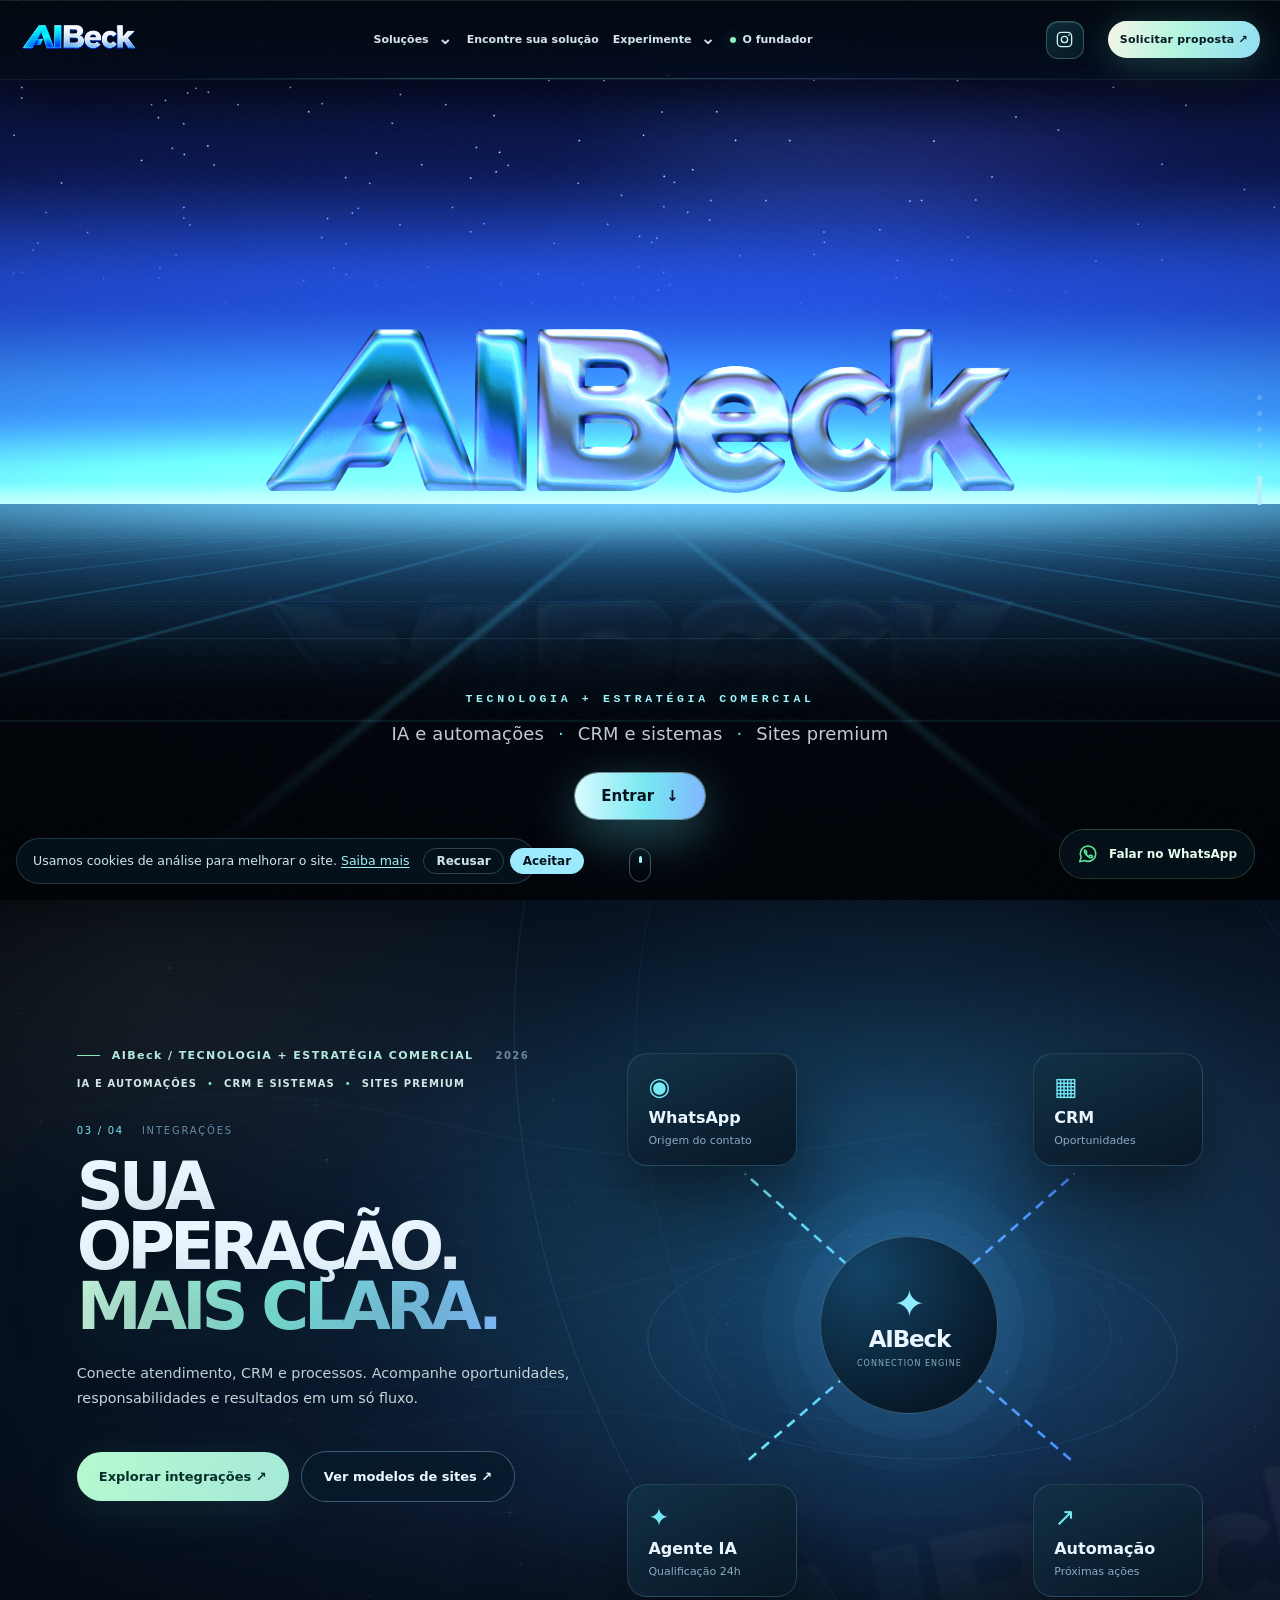
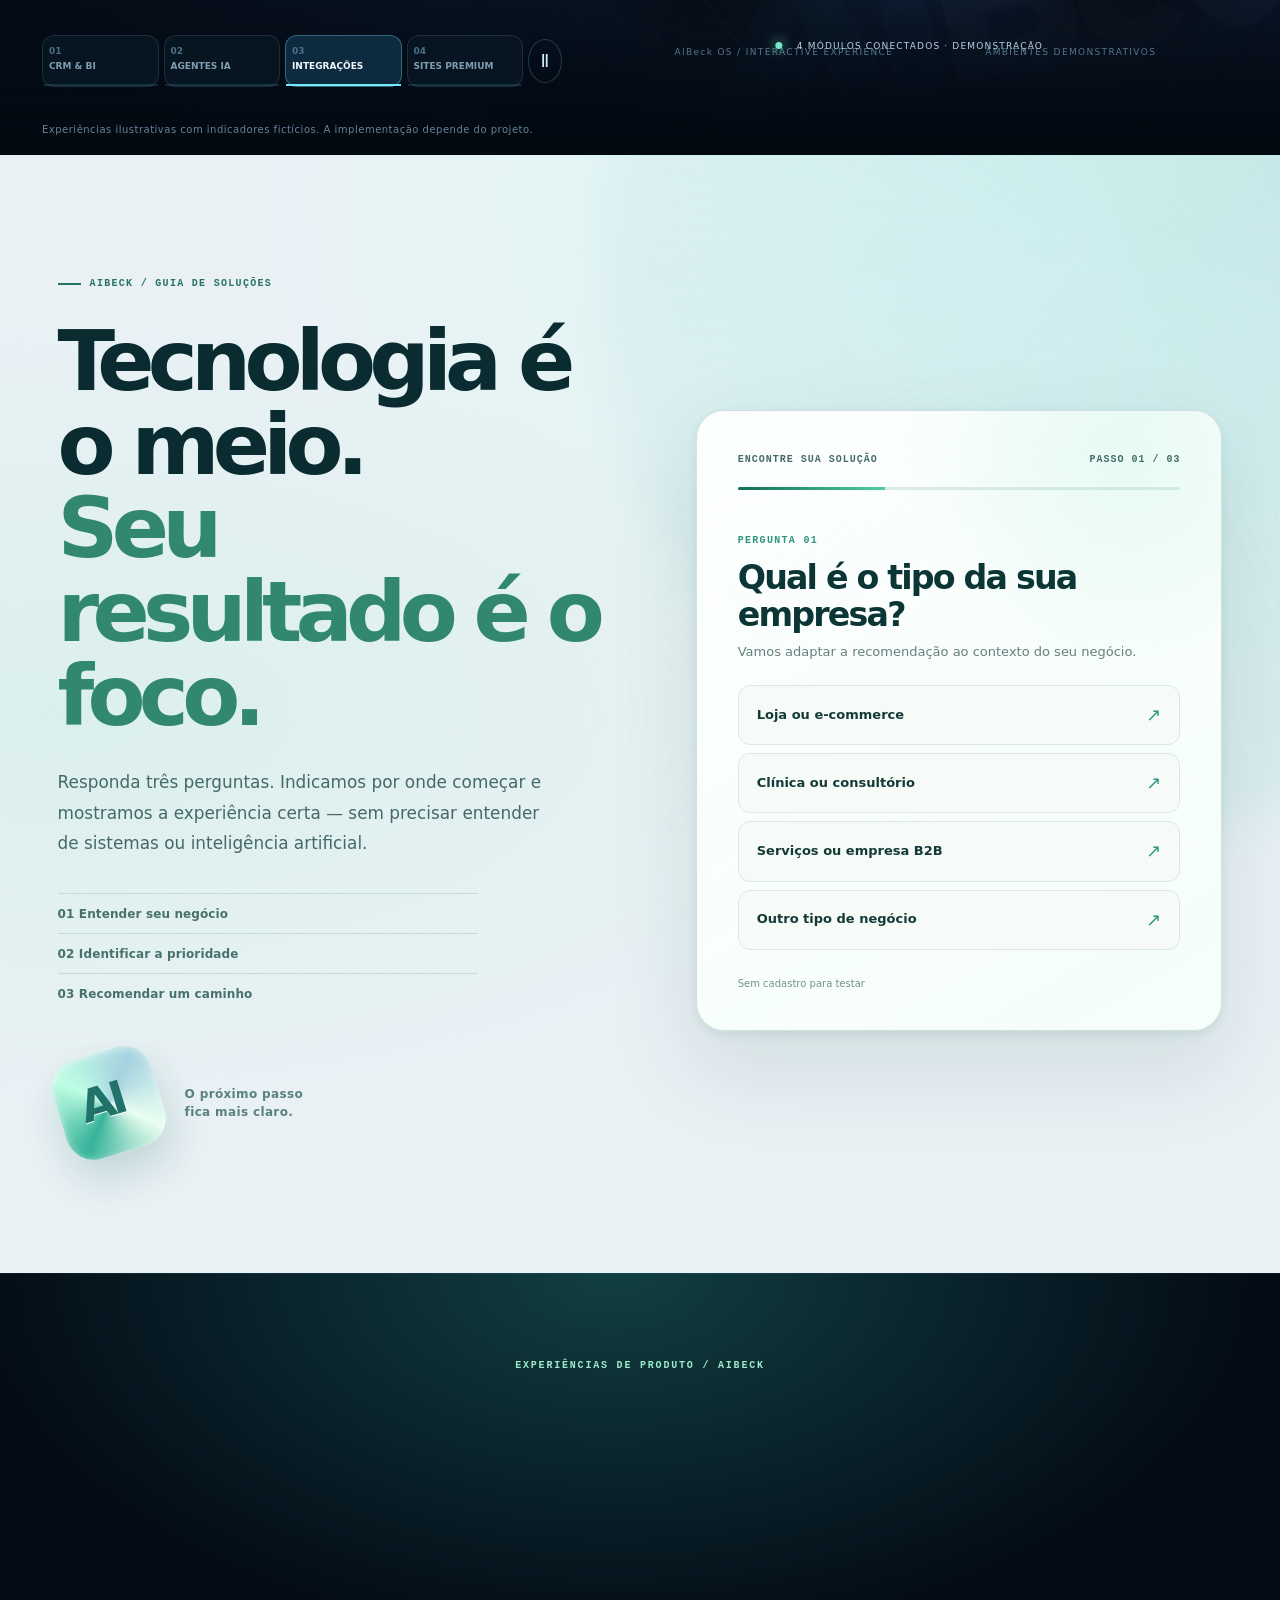
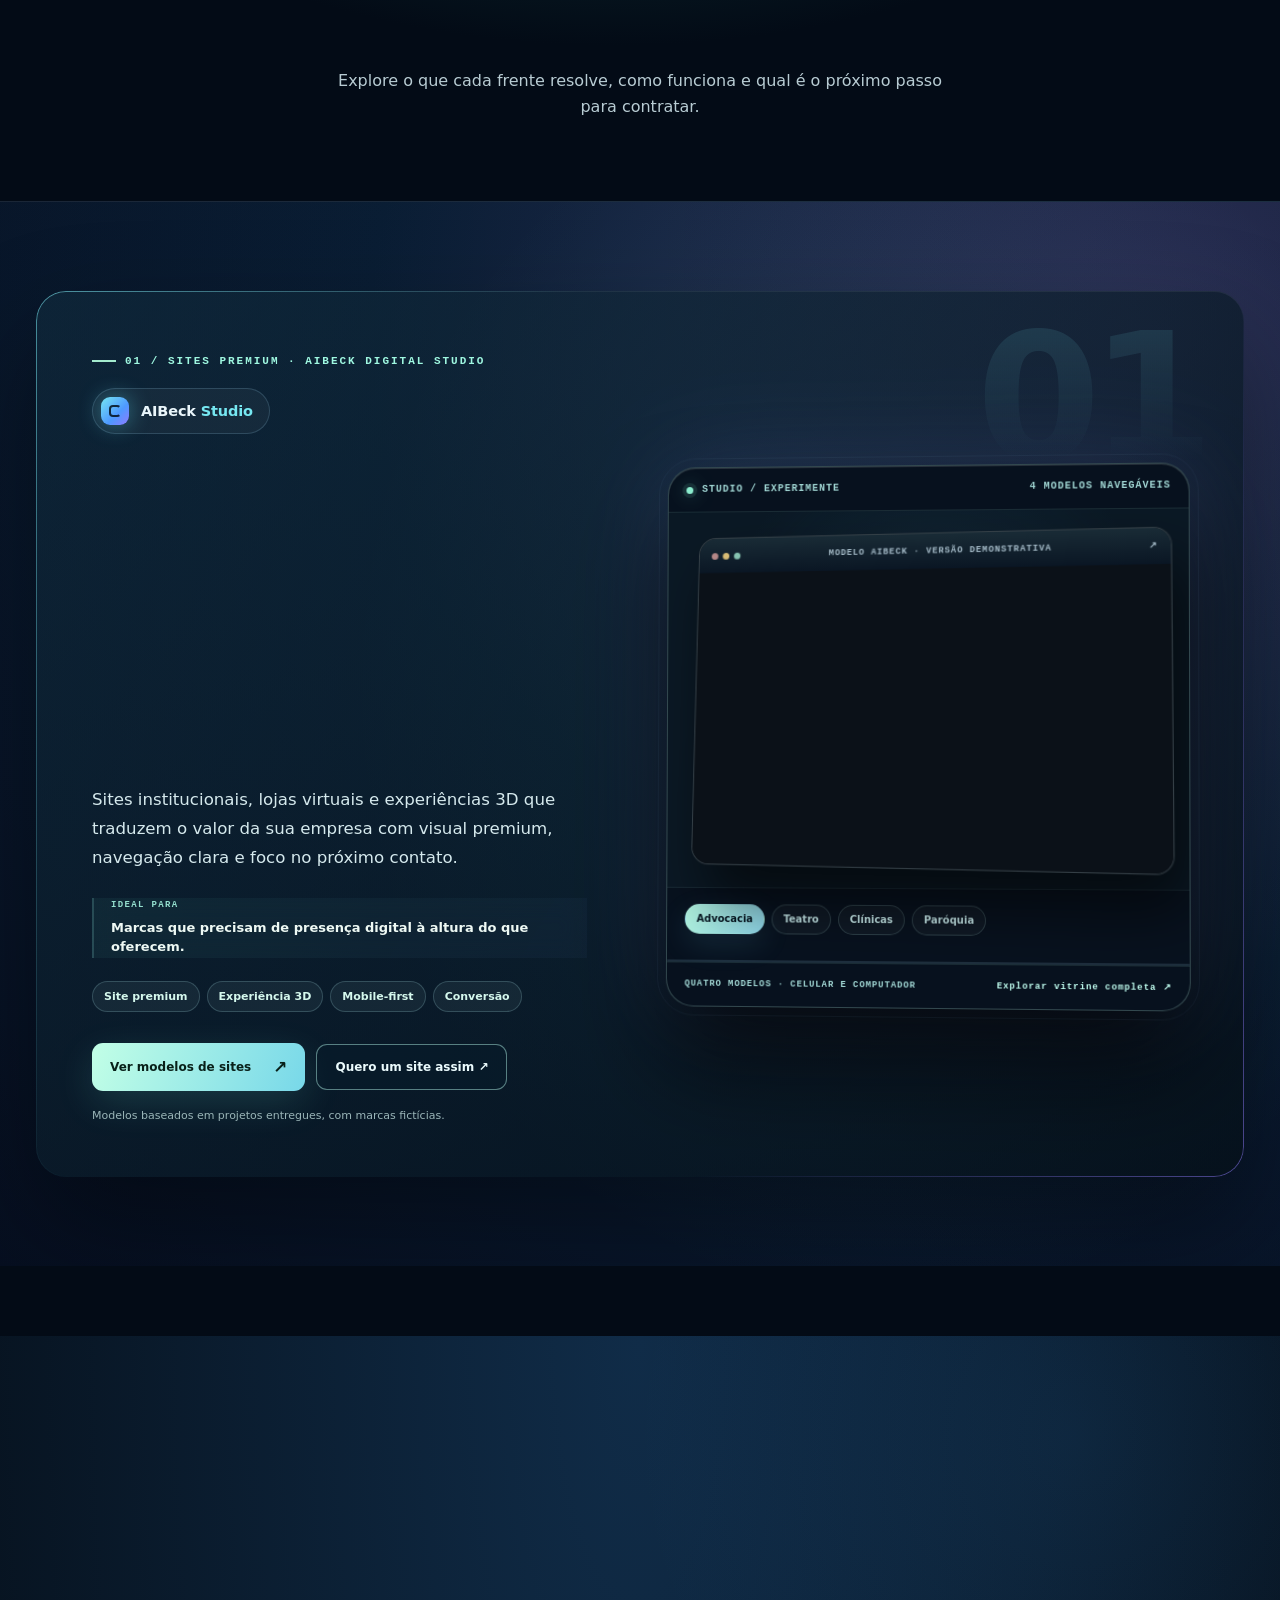
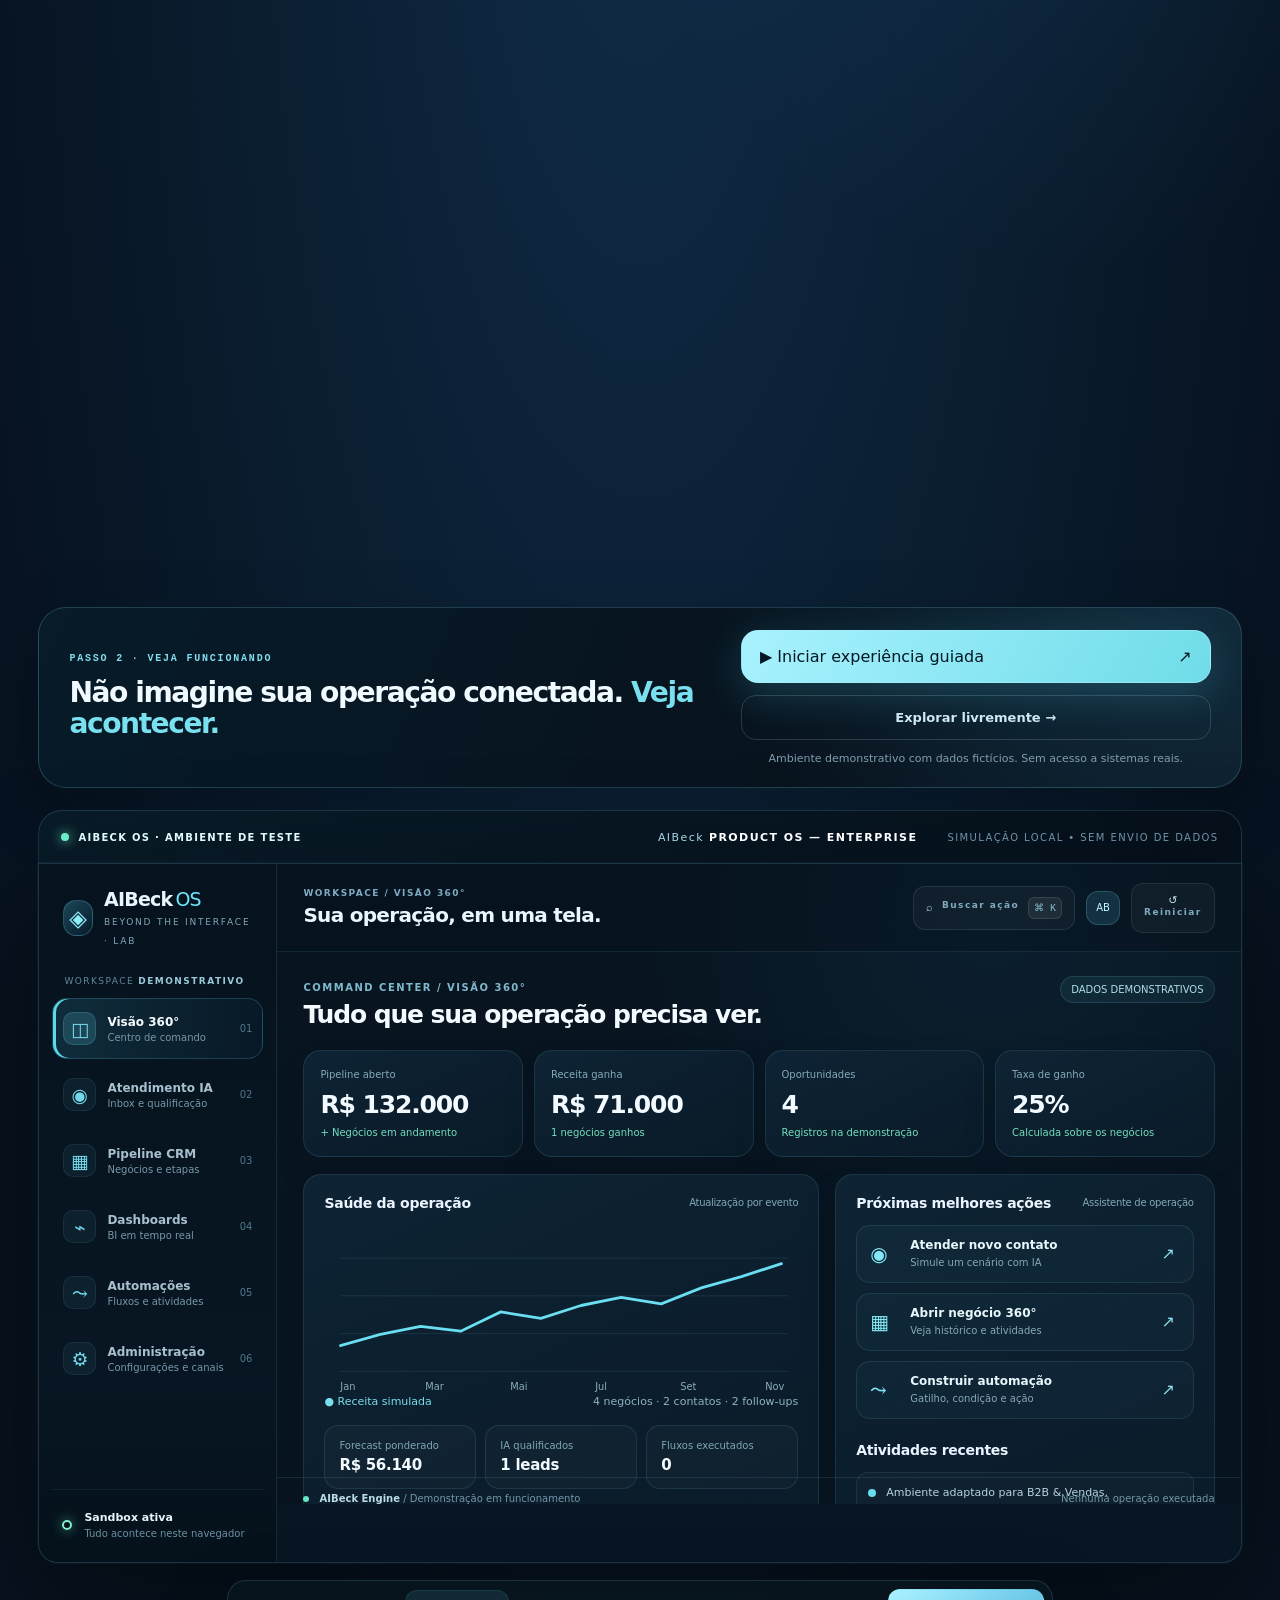
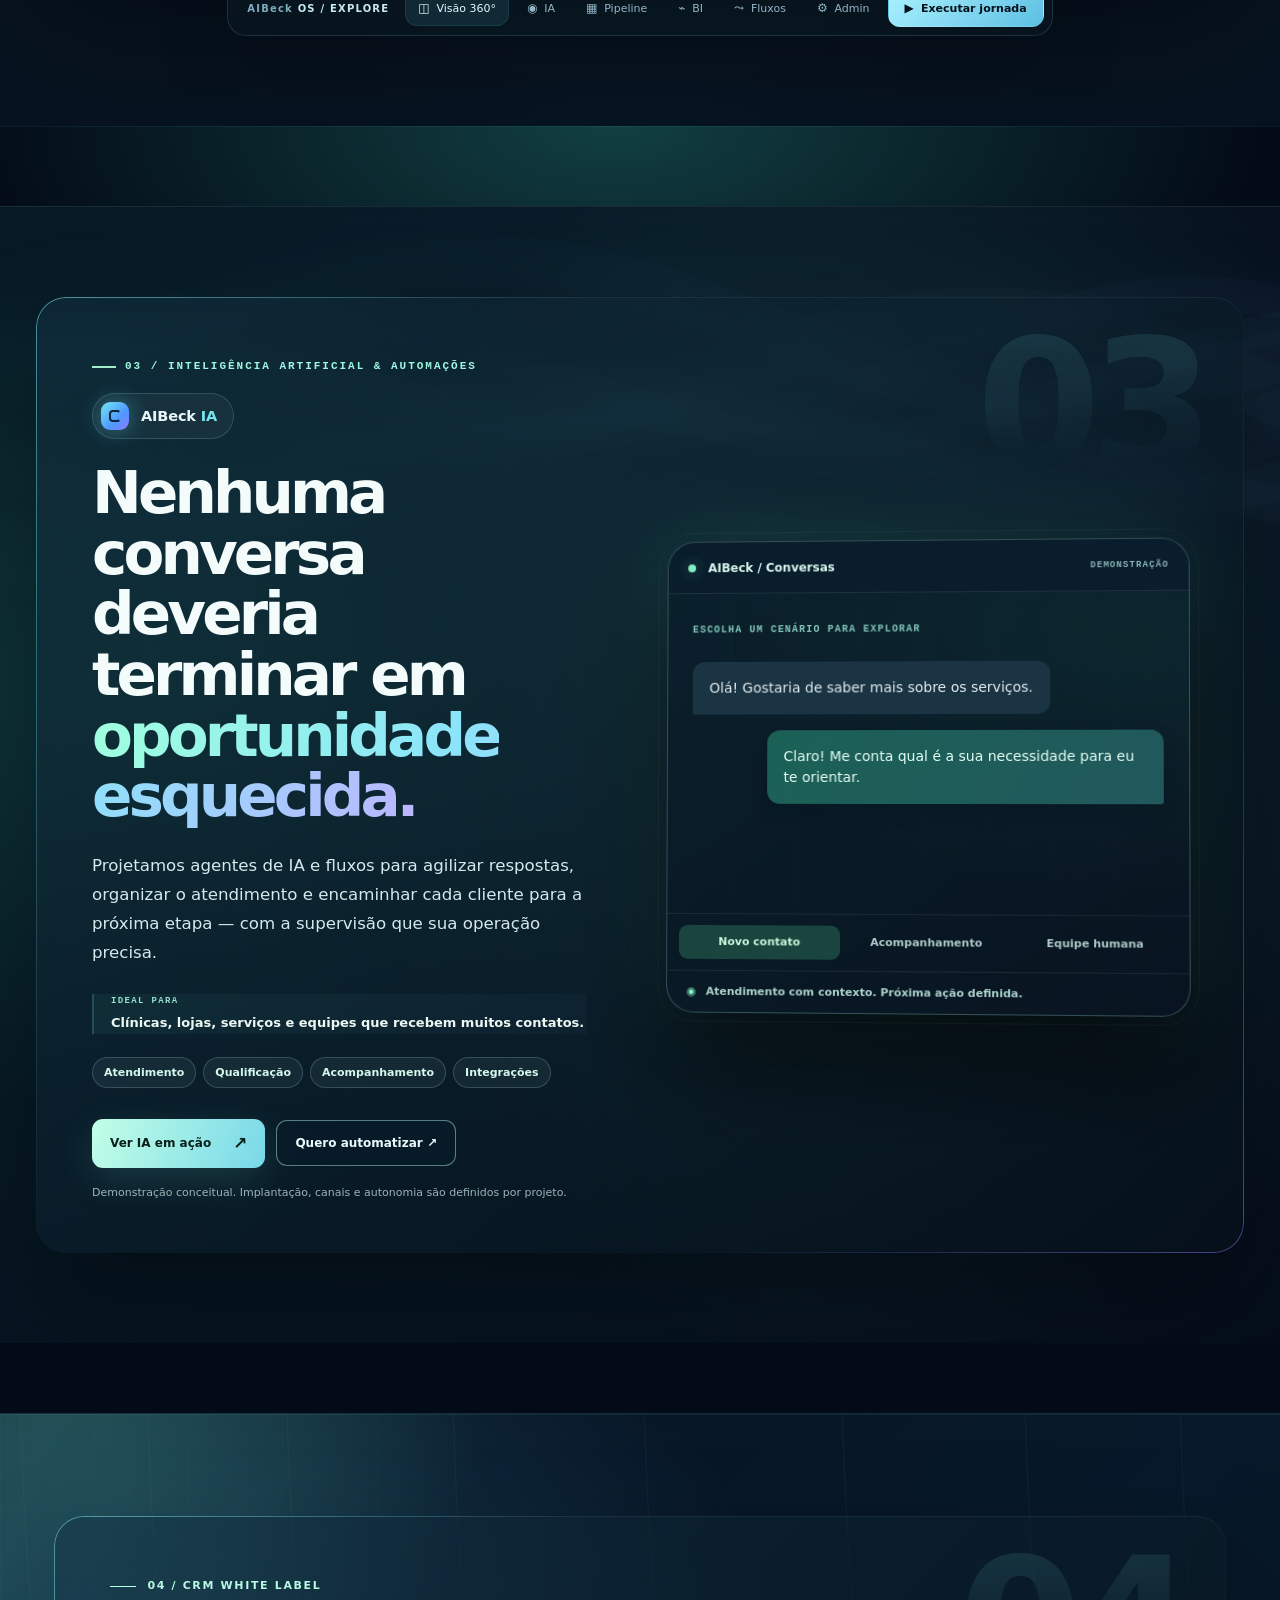
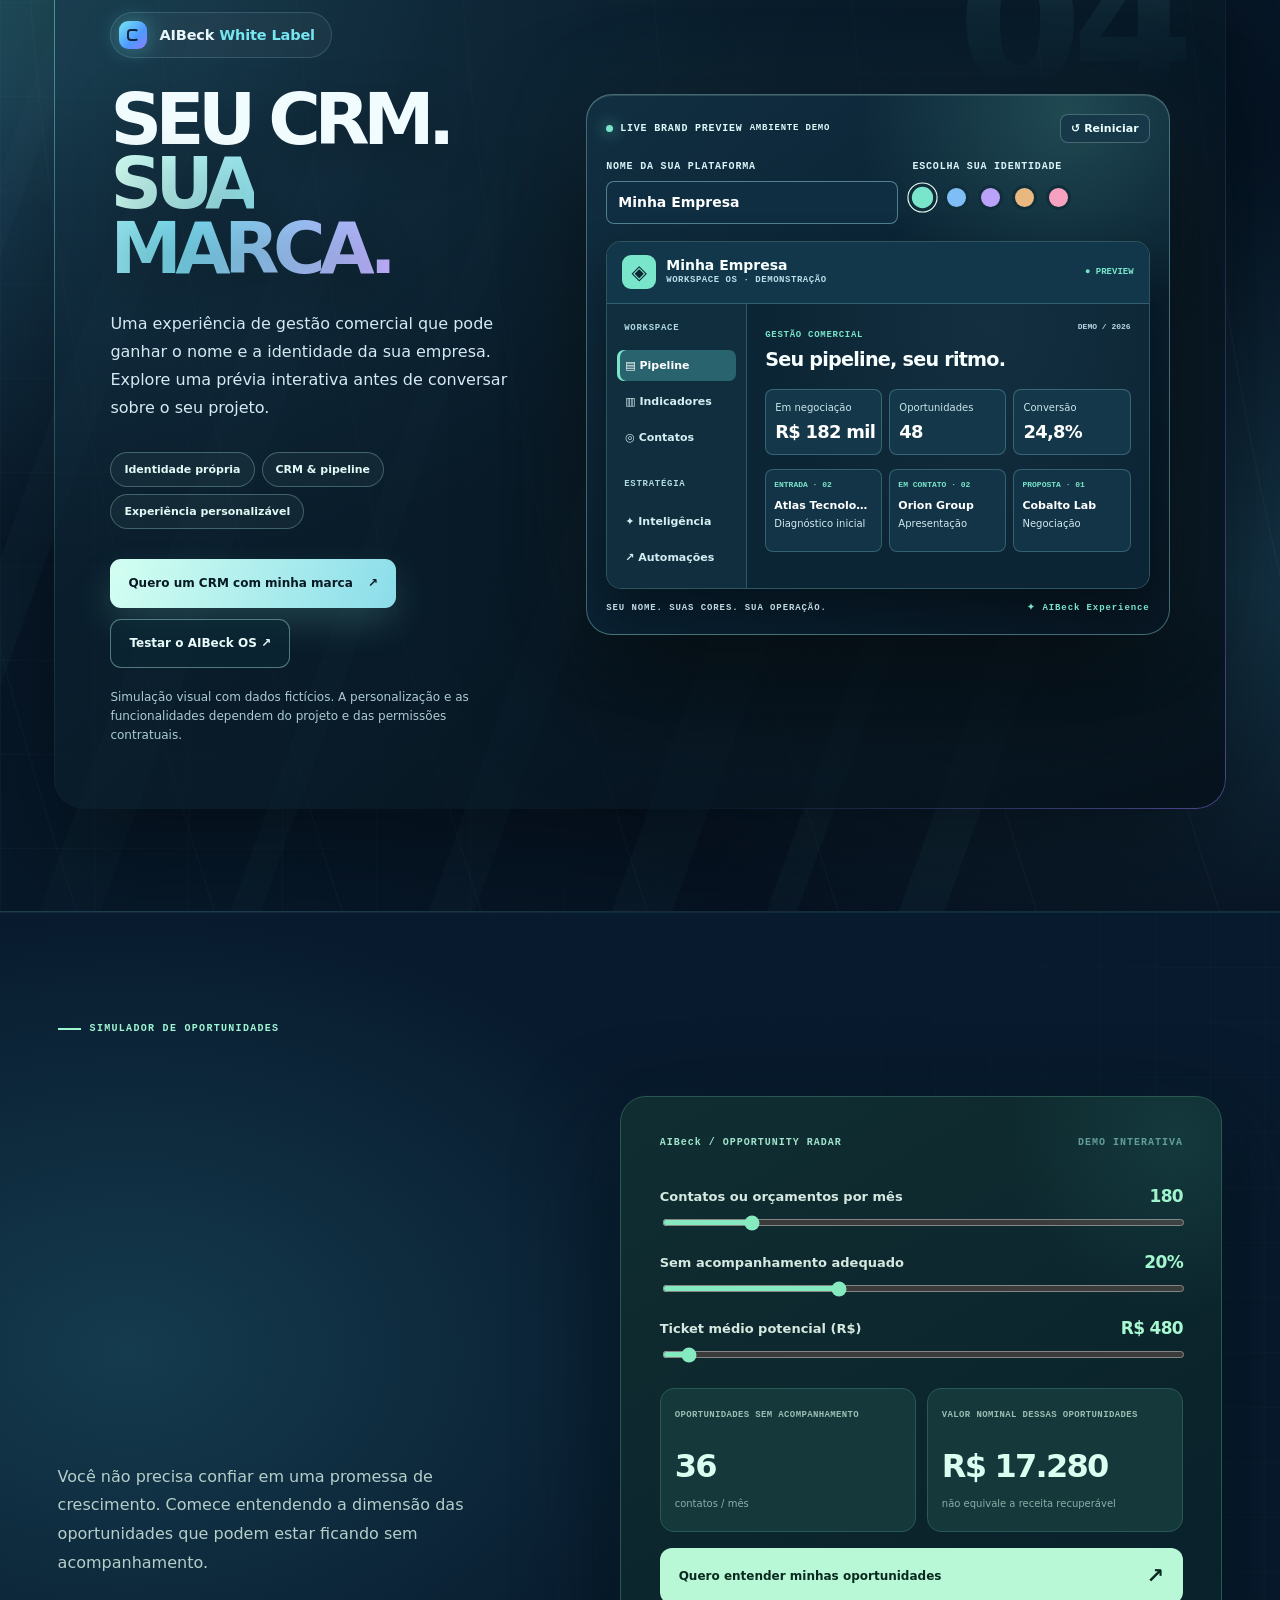
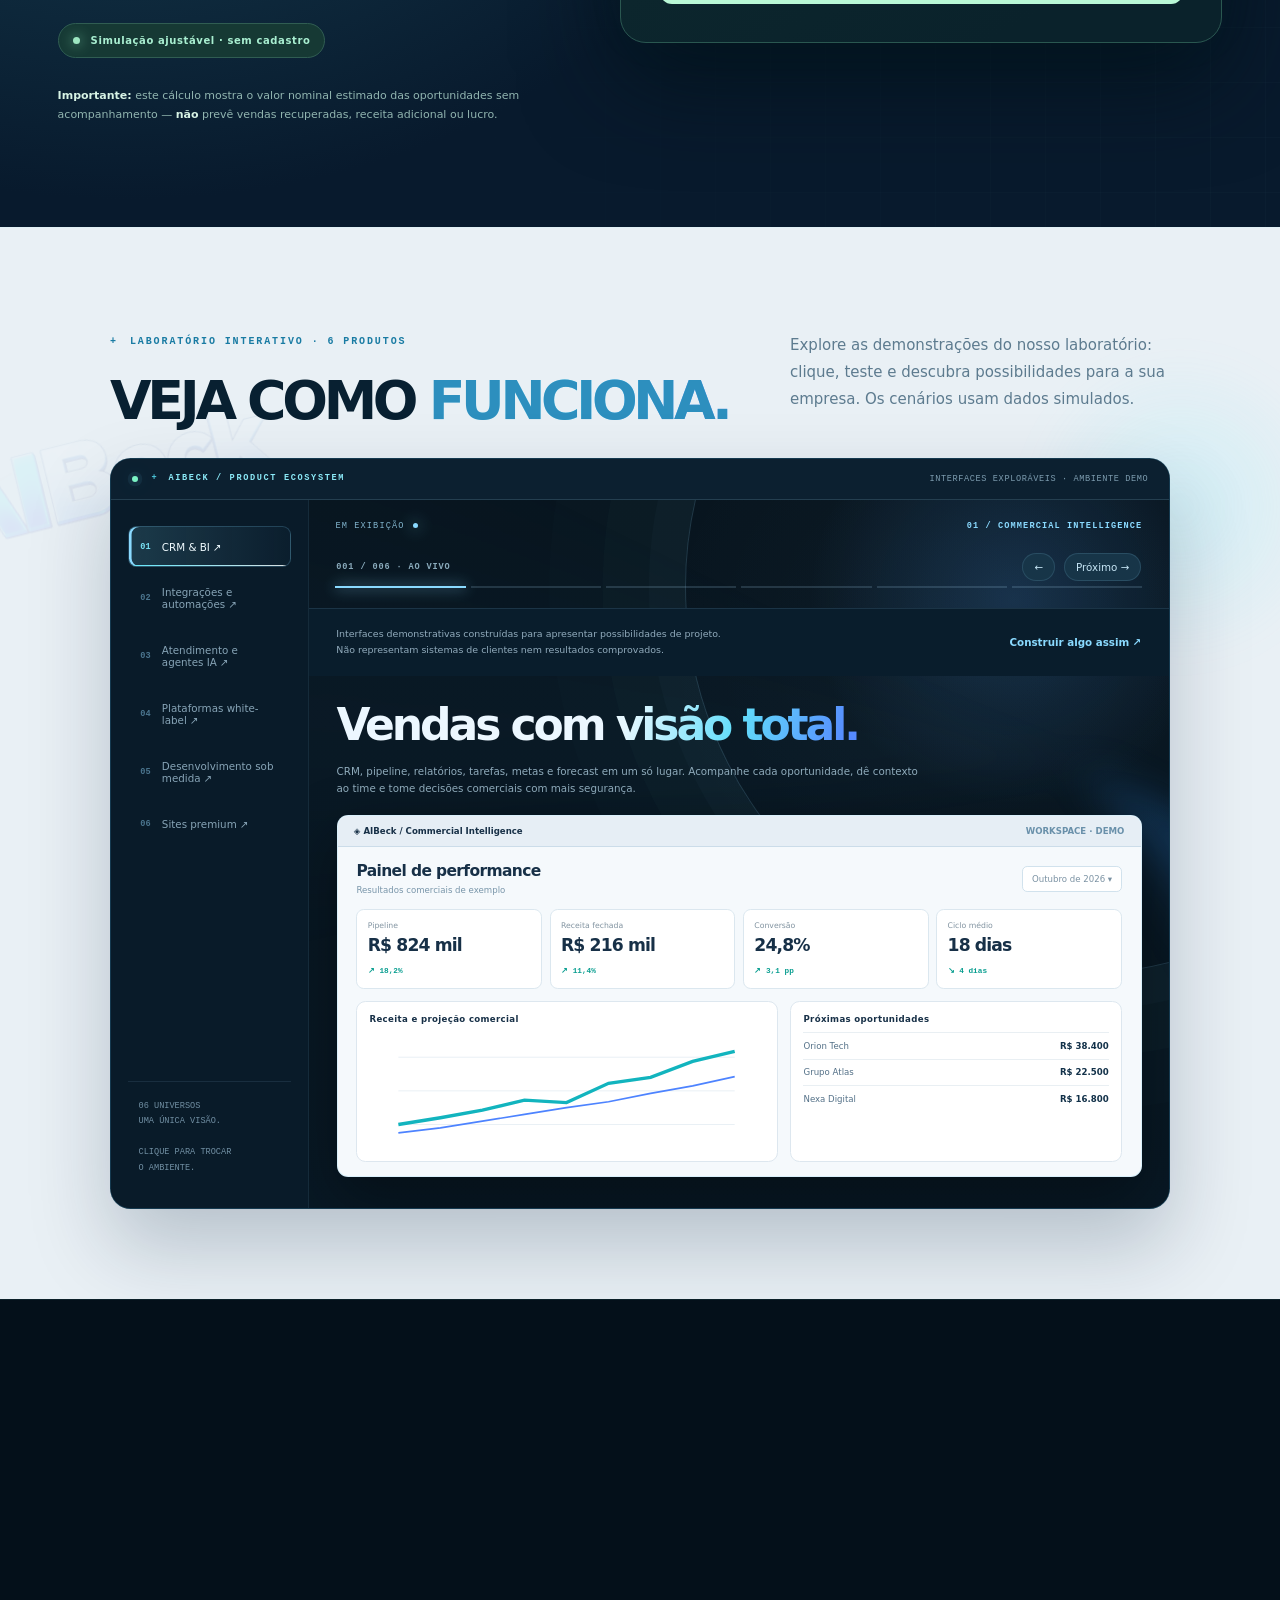
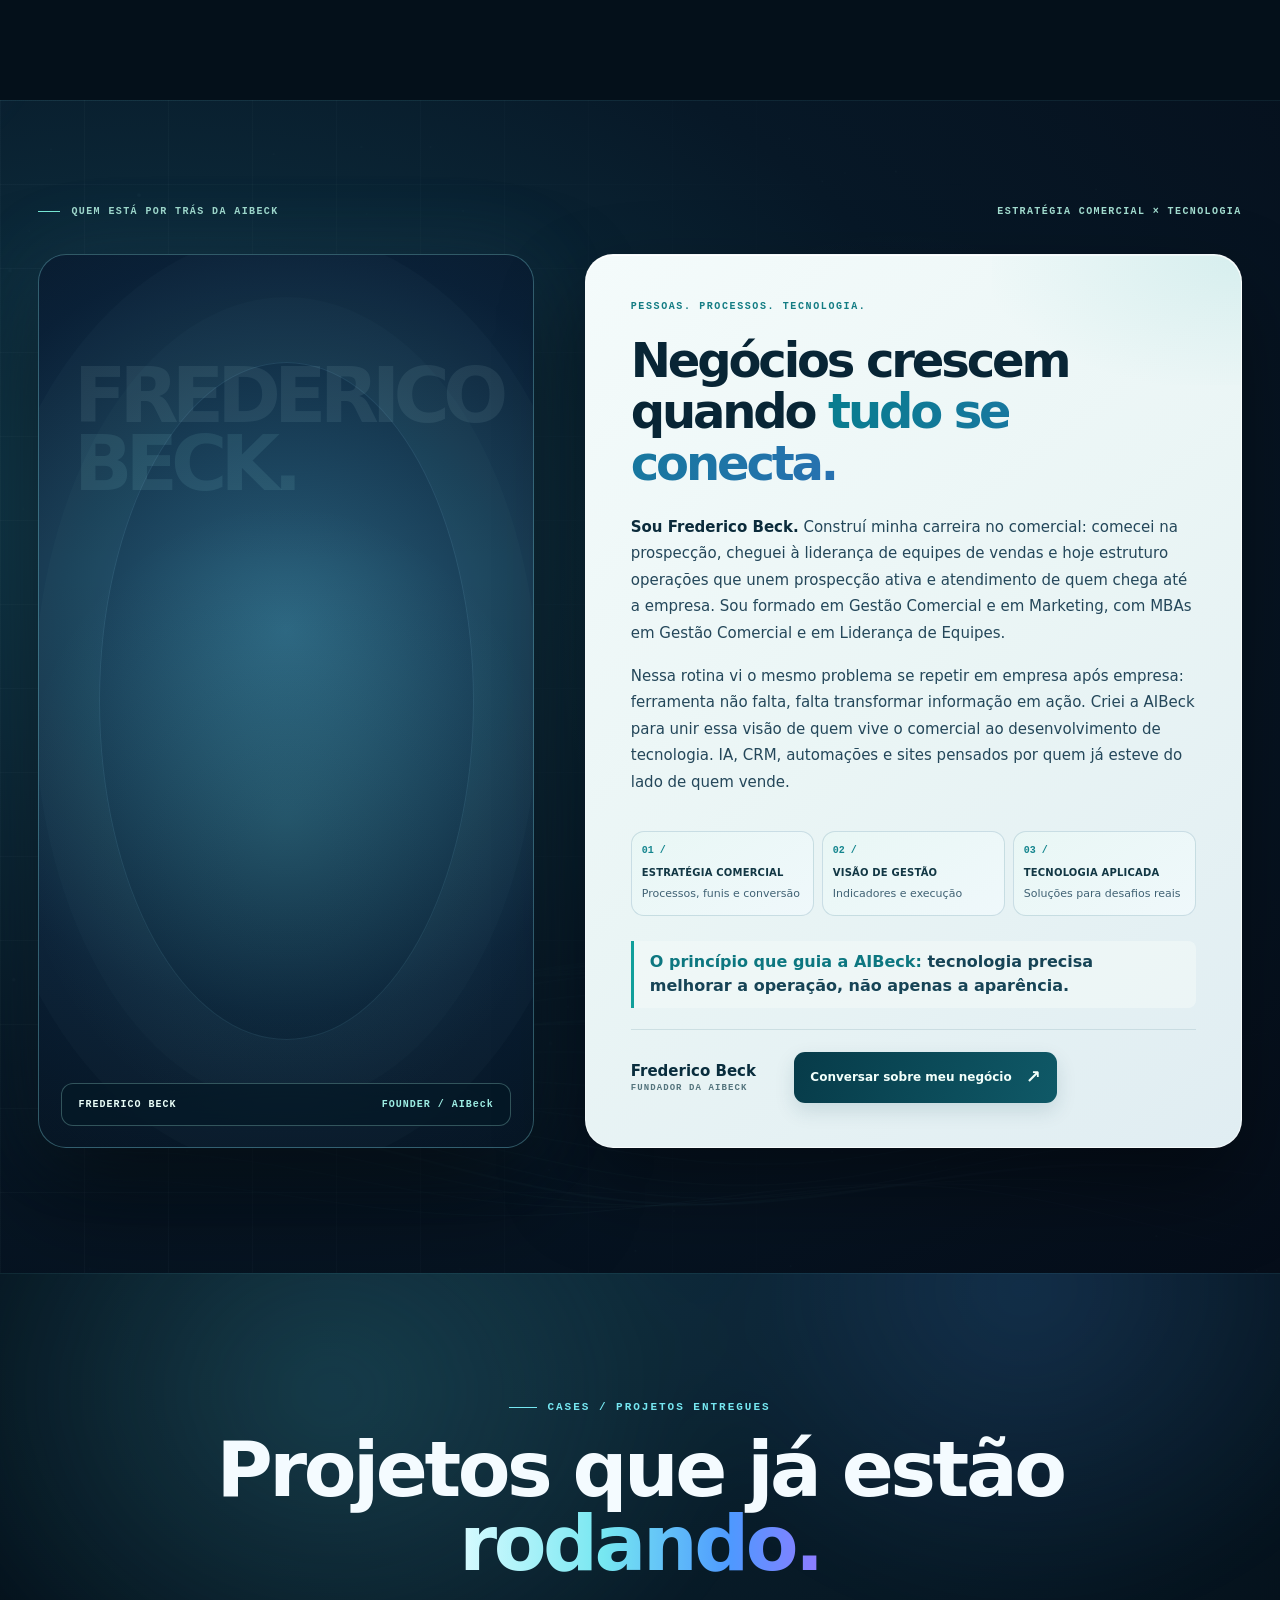
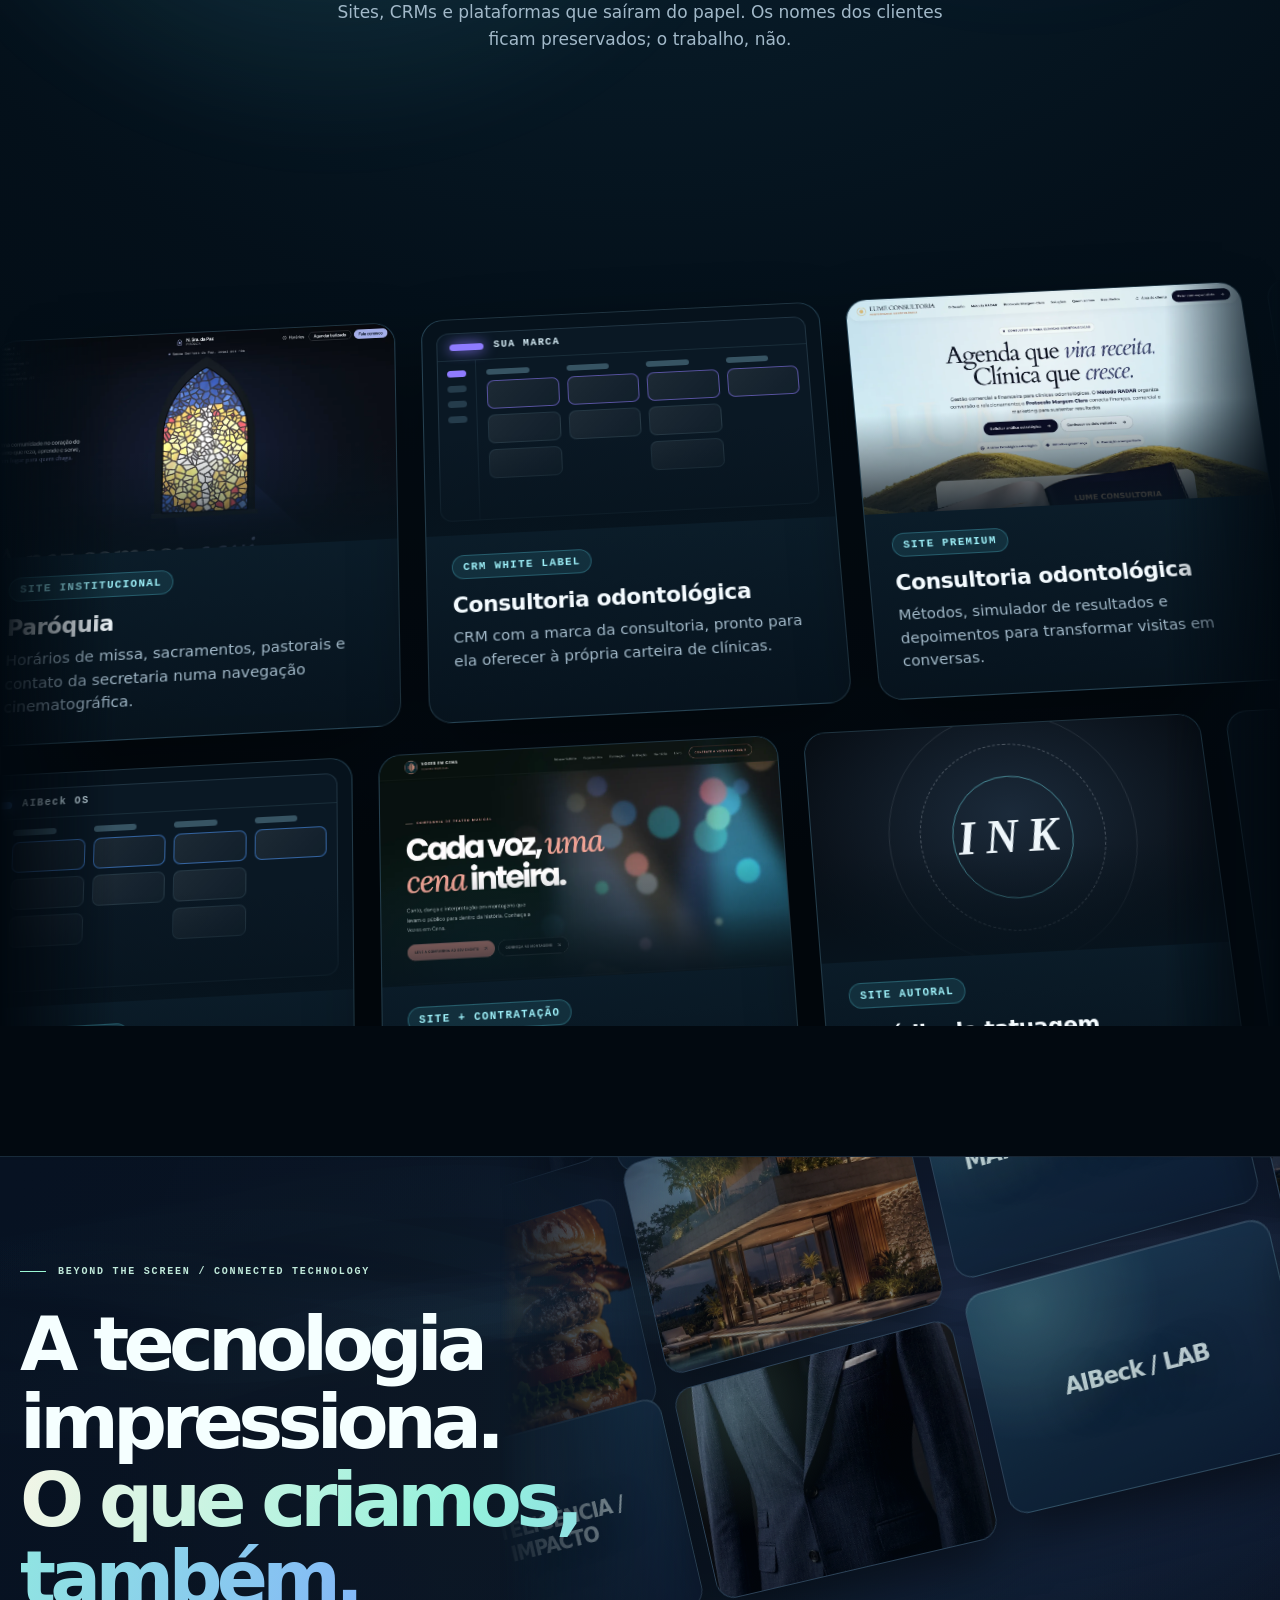
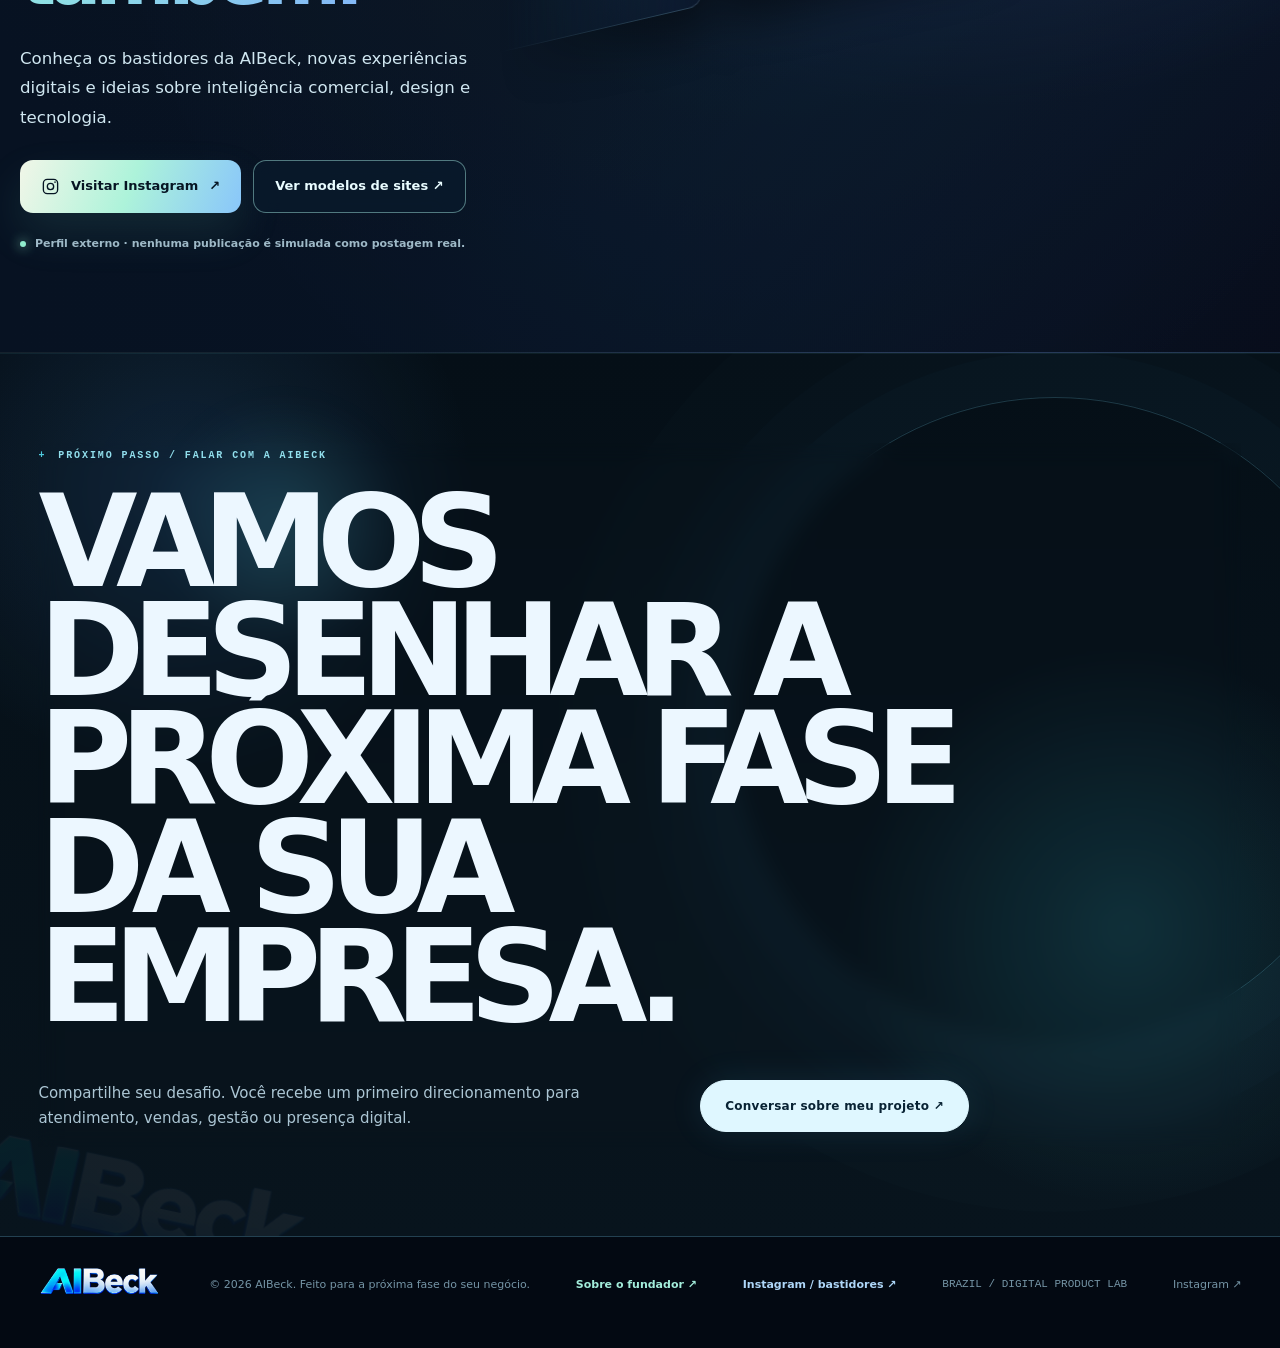
==== commit 0af31c38: "Aviso de cookies discreto: uma linha no canto, botões pequenos Co-Authored-By: Claude Opus 5.5 <nore" ====
--- a/site/index.html
+++ b/site/index.html
@@ -405,4 +405,4 @@
 <iframe allow="fullscreen" id="ab-case-iframe" title="Experiência interativa AIBeck Case Lab"></iframe><p hidden="True" id="masterCaseError">Não foi possível abrir o laboratório. Extraia todos os arquivos do ZIP e tente novamente.</p></div>
 
 
-<script defer src="assets/ab13.js"></script><script defer src="assets/ab14.js"></script><script defer src="assets/ab15-capa.js"></script><script defer src="assets/ab10.js"></script><script defer="True" src="assets/app.js"></script><script defer="True" src="assets/master.js"></script><script defer="True" src="assets/analytics-config.js"></script><script defer="True" src="assets/analytics.js"></script><div aria-label="Preferências de análise" hidden="" id="masterConsent" role="dialog" style="position:fixed;bottom:16px;left:16px;z-index:9000;width:min(430px,calc(100vw - 32px));border:1px solid #36768a;border-radius:18px;background:#091925;color:#e9faff;padding:20px;box-shadow:0 18px 60px #0009;font:14px/1.7 system-ui,sans-serif"><b>Privacidade e desempenho</b><p style="margin:6px 0 14px;color:#a7c5d5">Podemos usar dados anônimos de navegação para melhorar o site? Isso só será ativado com sua escolha.</p><div style="display:flex;gap:10px"><button id="masterConsentReject" style="background:#172c3a;color:white;padding:10px 15px;border:1px solid #416070;border-radius:9px" type="button">Agora não</button><button id="masterConsentAccept" style="background:#9ceafd;color:#07111a;padding:10px 15px;border:0;border-radius:9px;font-weight:700" type="button">Aceitar análise</button></div></div><script src="assets/tracking.js"></script><script src="assets/signature3.js" defer></script><script src="assets/reference4.js" defer></script><script defer src="assets/aibeck5.js"></script><script defer src="assets/ultra6.js"></script><script defer src="assets/ultra8.js"></script><script defer src="assets/ultra9.js"></script></body></html>+<script defer src="assets/ab13.js"></script><script defer src="assets/ab14.js"></script><script defer src="assets/ab15-capa.js"></script><script defer src="assets/ab10.js"></script><script defer="True" src="assets/app.js"></script><script defer="True" src="assets/master.js"></script><script defer="True" src="assets/analytics-config.js"></script><script defer="True" src="assets/analytics.js"></script><div aria-label="Preferências de análise" hidden="" id="masterConsent" role="dialog" class="ab-consent"><p>Usamos cookies de análise<span class="ab-consent-long"> para melhorar o site</span>. <a href="privacidade.html">Saiba mais</a></p><div class="ab-consent-actions"><button id="masterConsentReject" type="button">Recusar</button><button id="masterConsentAccept" type="button">Aceitar</button></div></div><script src="assets/tracking.js"></script><script src="assets/signature3.js" defer></script><script src="assets/reference4.js" defer></script><script defer src="assets/aibeck5.js"></script><script defer src="assets/ultra6.js"></script><script defer src="assets/ultra8.js"></script><script defer src="assets/ultra9.js"></script></body></html>
--- a/site/assets/site.css
+++ b/site/assets/site.css
@@ -1040,3 +1040,13 @@
   .kin-controls{position:relative!important;left:auto!important;right:auto!important;bottom:auto!important;width:calc(100% - 28px)!important}
   .kin-legal{position:relative!important;left:auto!important;bottom:auto!important;width:auto!important;margin:10px 15px 0!important;padding:6px 0 12px!important}
 }
+
+/* aviso de cookies discreto */
+.ab-consent{position:fixed;left:16px;bottom:16px;z-index:9000;display:flex;align-items:center;gap:14px;max-width:min(520px,calc(100vw - 32px));padding:9px 9px 9px 16px;border-radius:999px;background:rgba(6,20,30,.82);backdrop-filter:blur(14px);-webkit-backdrop-filter:blur(14px);border:1px solid rgba(160,220,246,.18);box-shadow:0 10px 30px rgba(0,0,0,.35);color:#cfe3ee;font:12.5px/1.35 system-ui,sans-serif}
+.ab-consent[hidden]{display:none}
+.ab-consent p{margin:0;white-space:nowrap}
+.ab-consent a{color:#9ff2fb;text-decoration:underline;text-underline-offset:2px}
+.ab-consent-actions{display:flex;gap:6px;flex:0 0 auto}
+.ab-consent button{cursor:pointer;border-radius:999px;padding:6px 12px;font:600 12px/1 system-ui,sans-serif;border:1px solid rgba(160,220,246,.25);background:transparent;color:#cfe3ee}
+.ab-consent #masterConsentAccept{background:#9ceafd;border-color:#9ceafd;color:#06111a}
+@media (max-width:600px){.ab-consent{left:10px;right:74px;bottom:14px;max-width:none;border-radius:14px;padding:7px 7px 7px 12px;gap:8px;font-size:11px}.ab-consent p{white-space:normal}.ab-consent-long{display:none}.ab-consent button{padding:6px 9px;font-size:11px}}
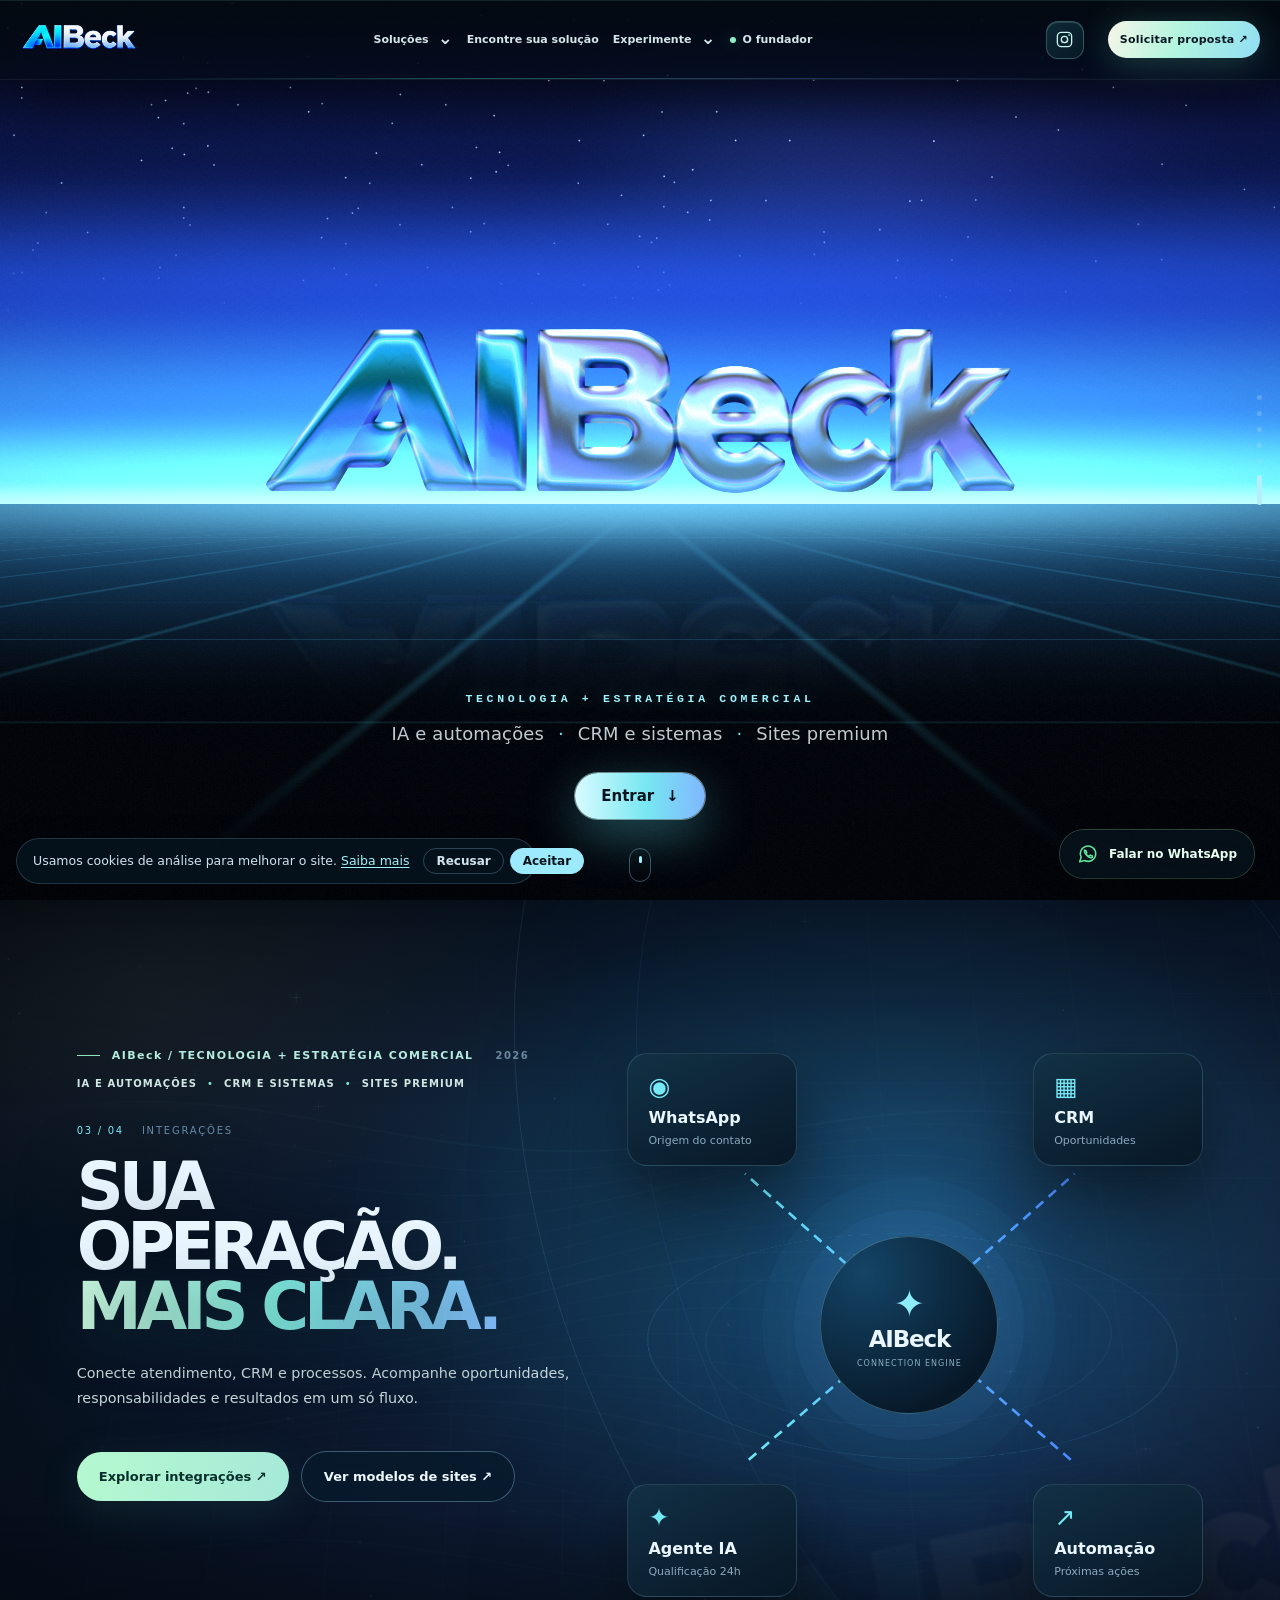
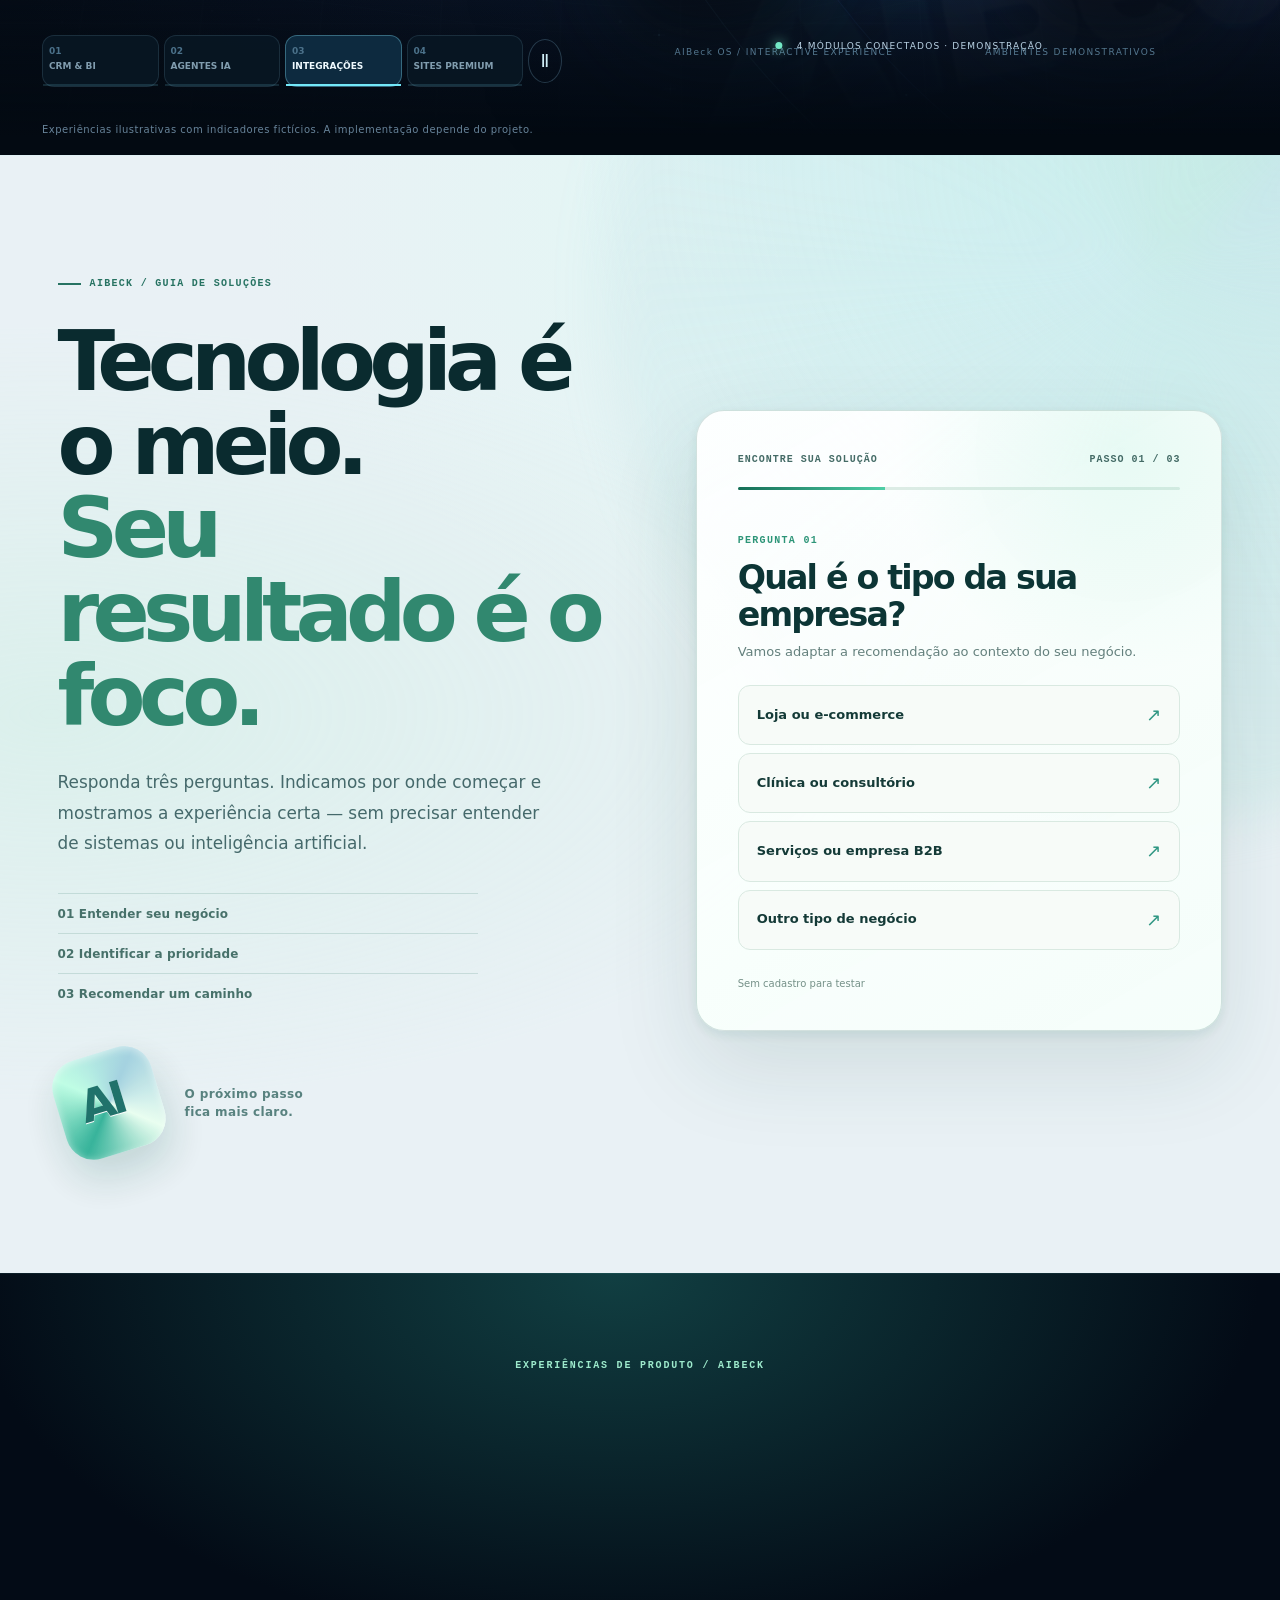
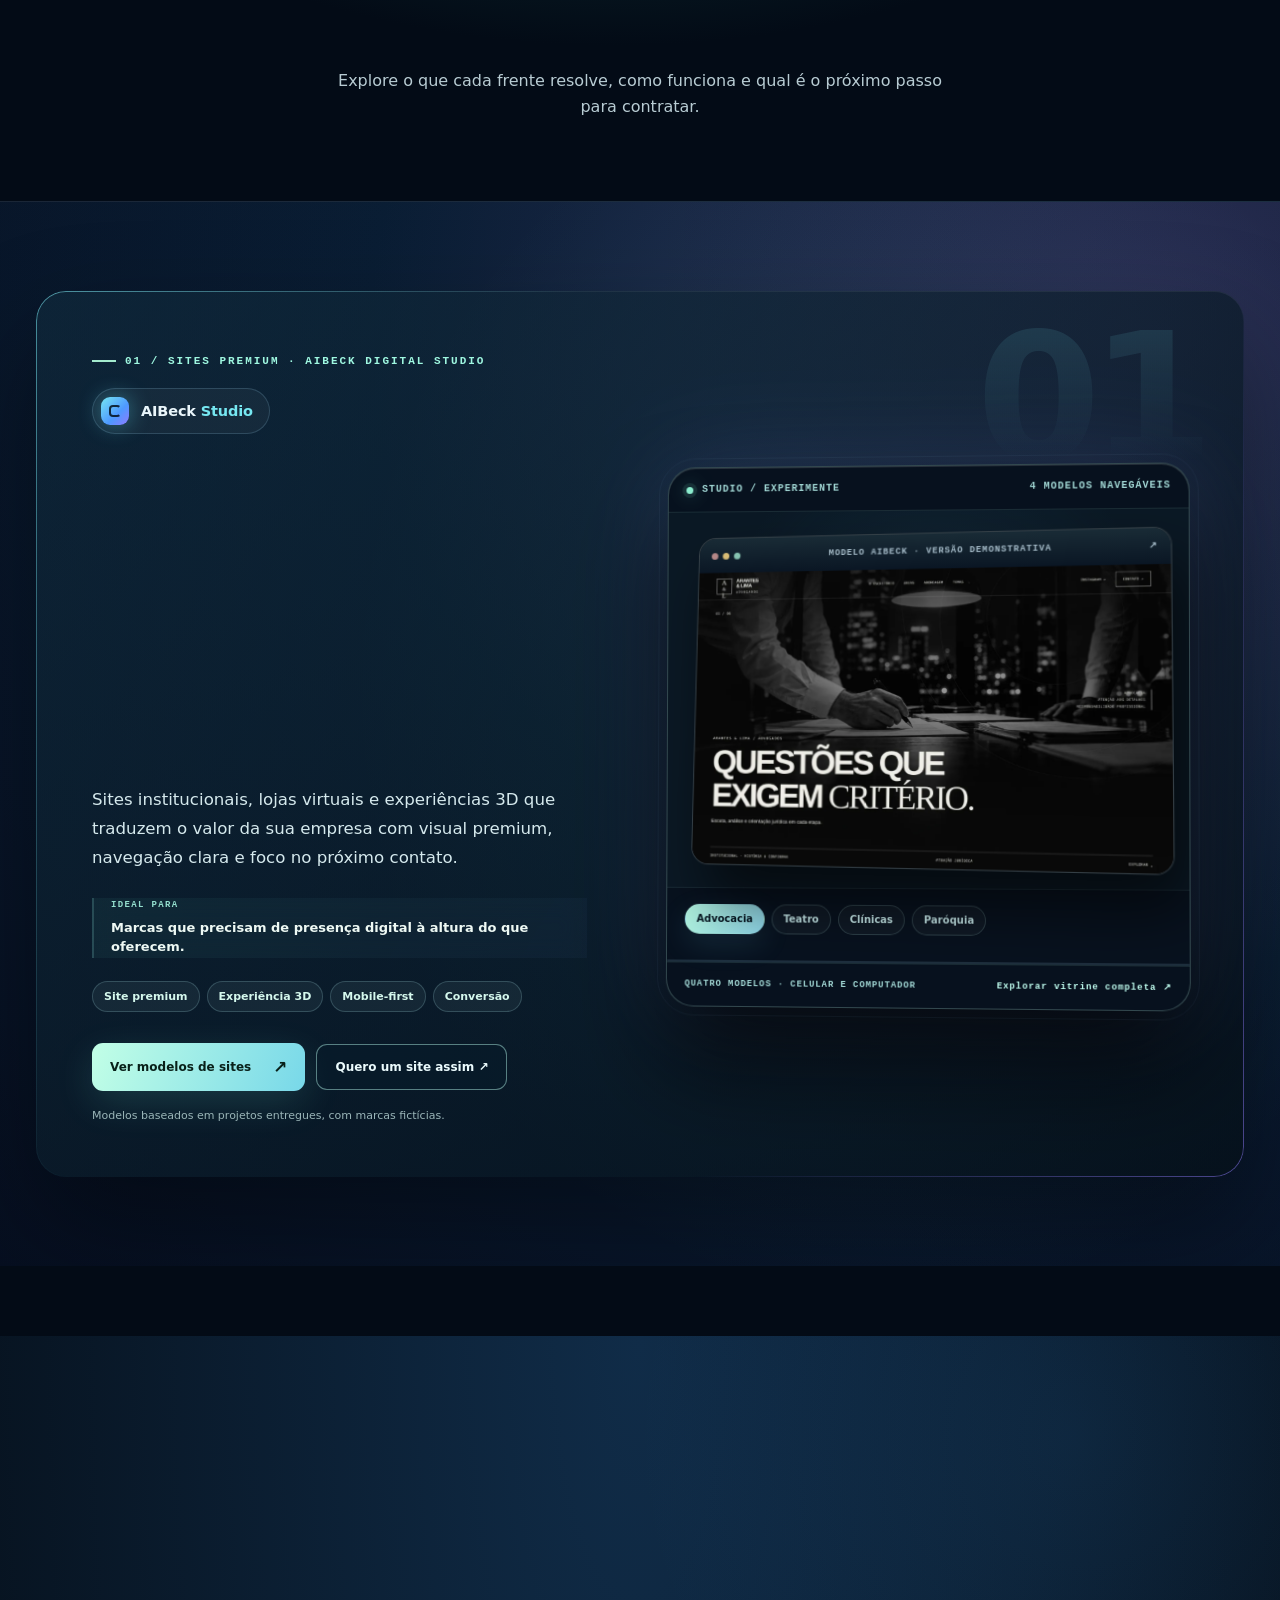
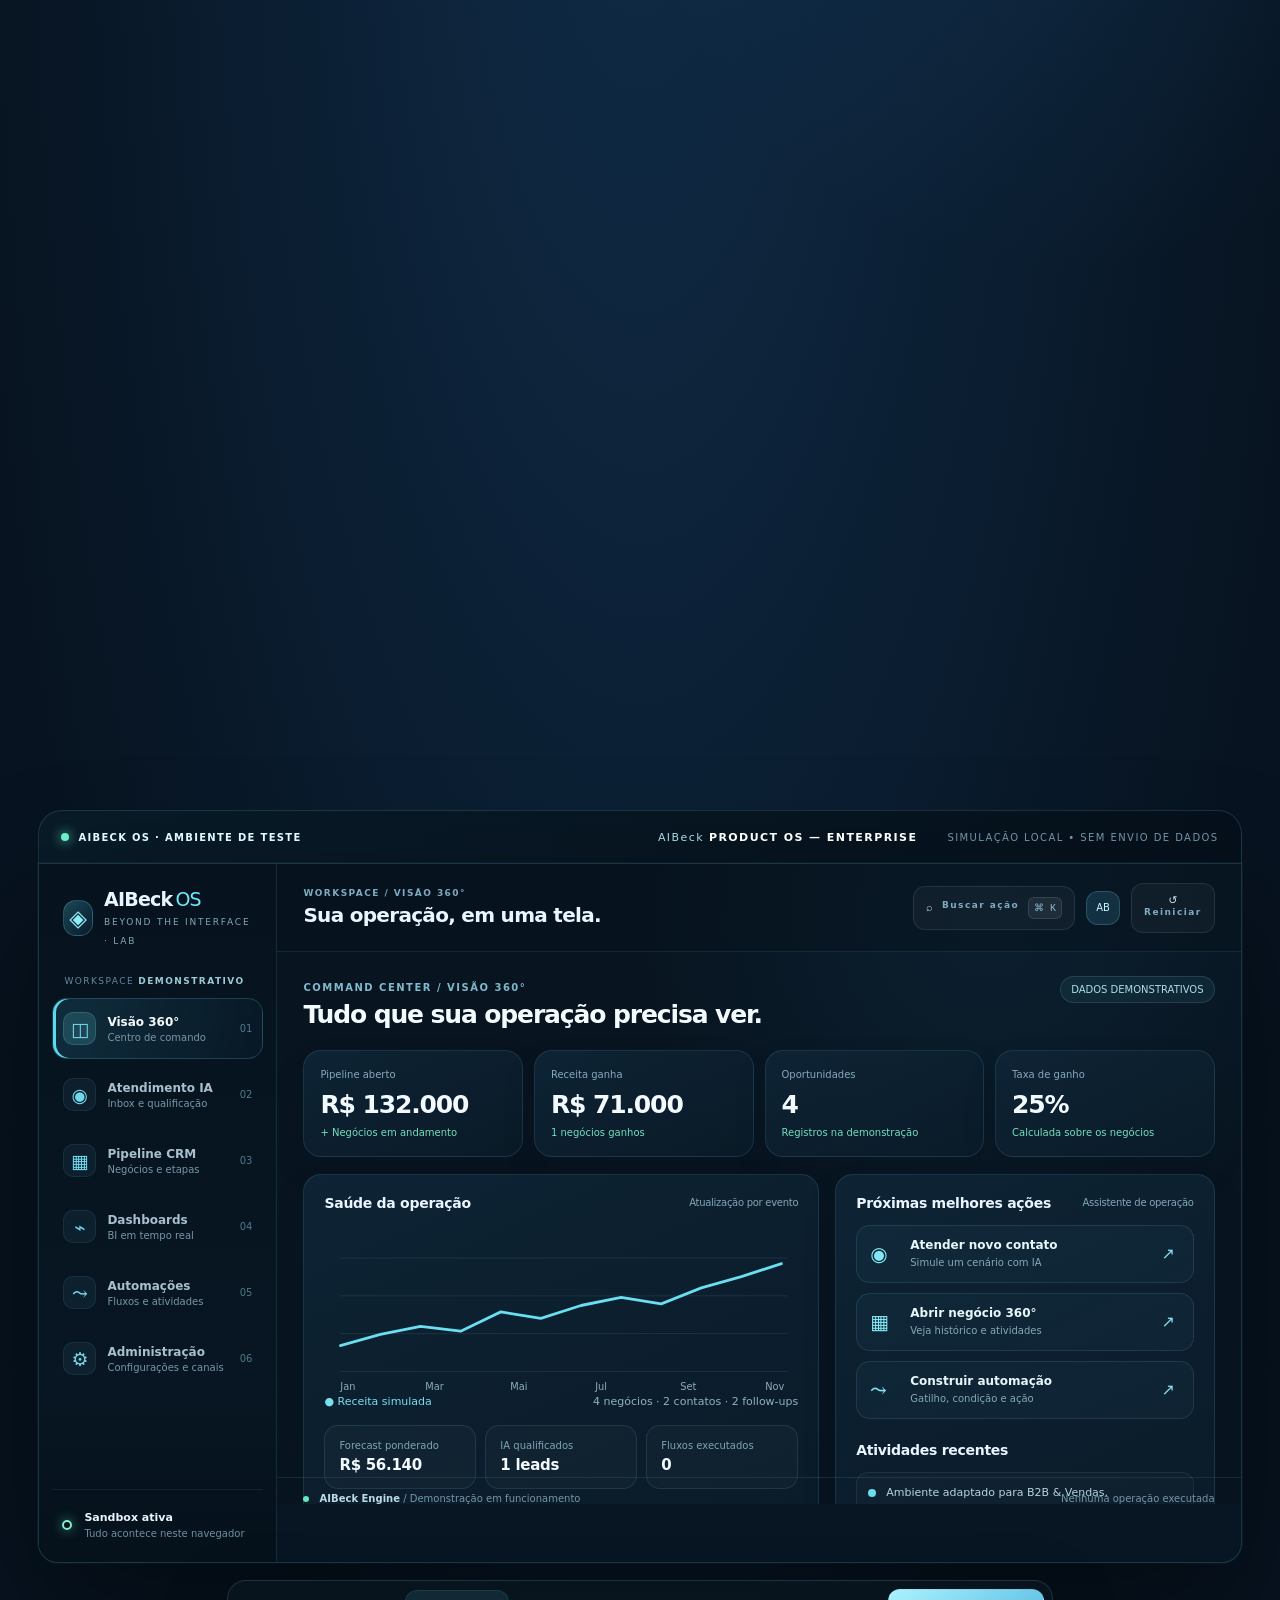
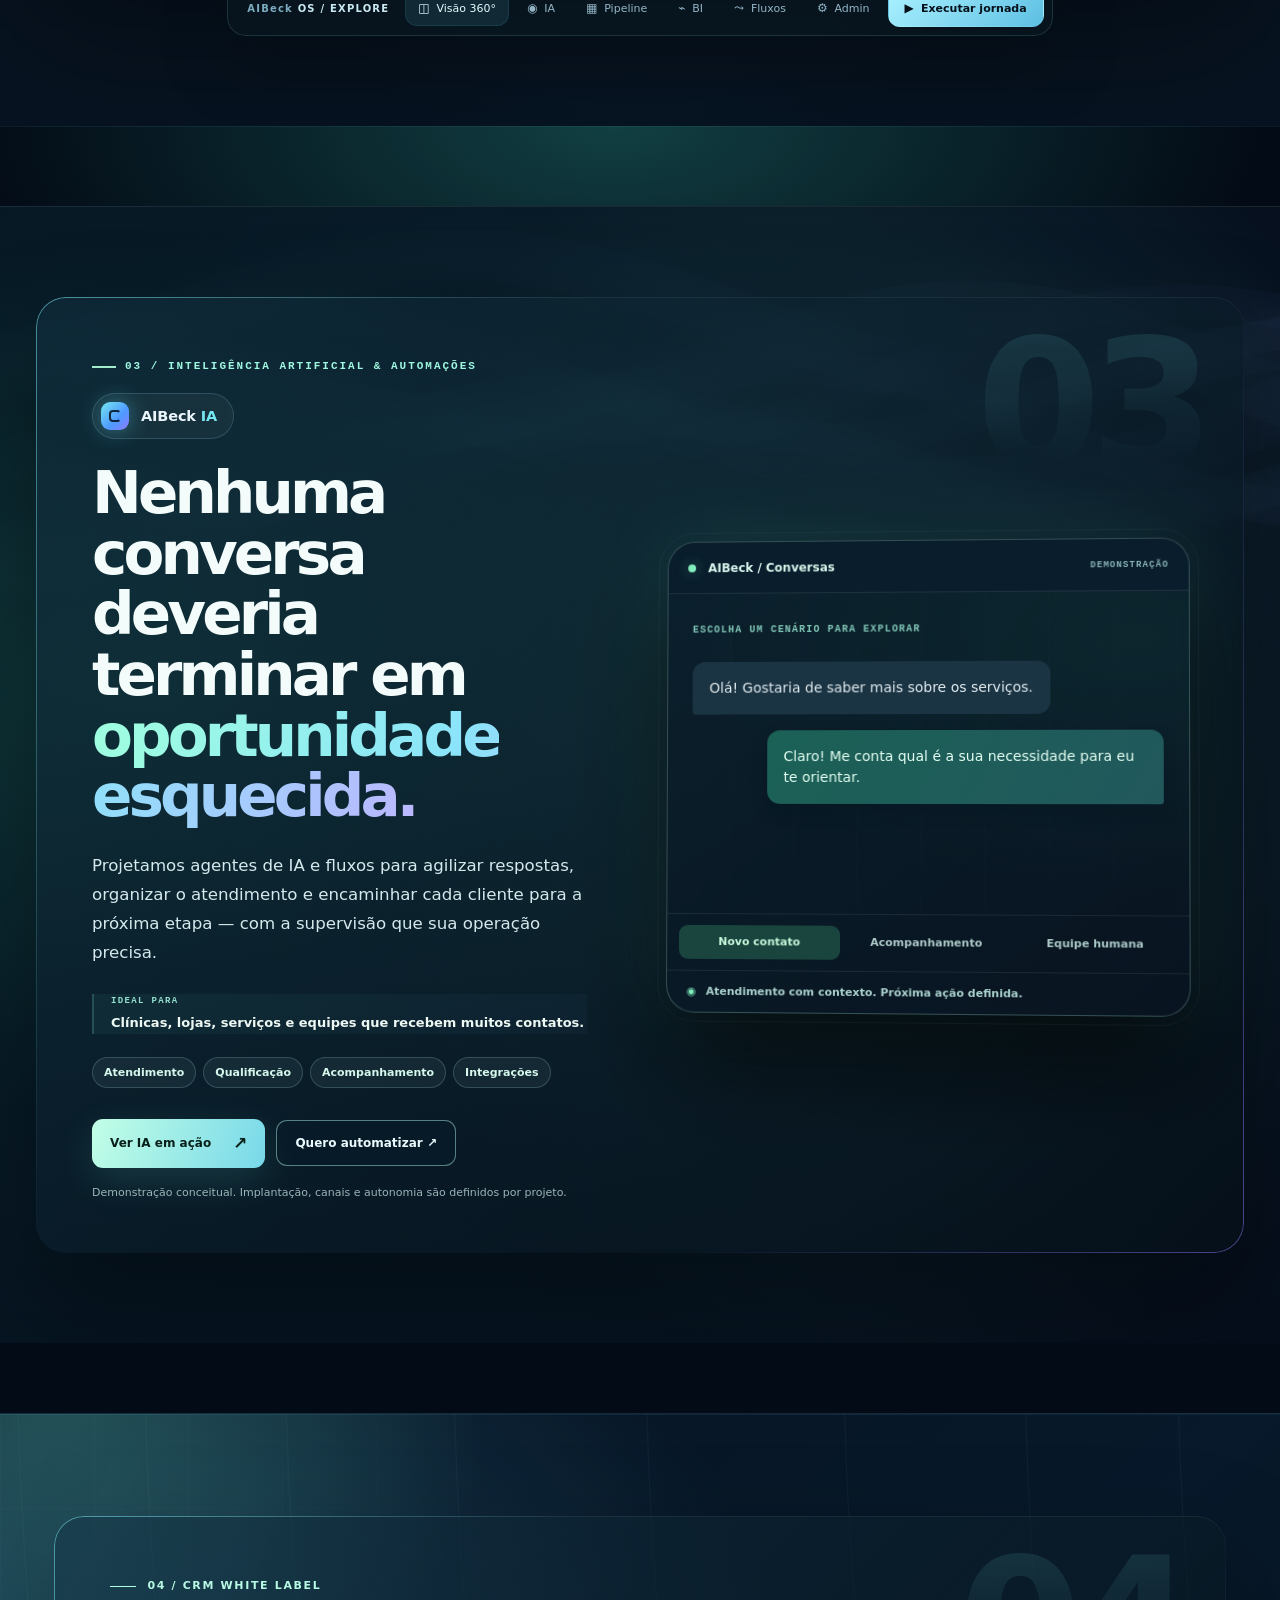
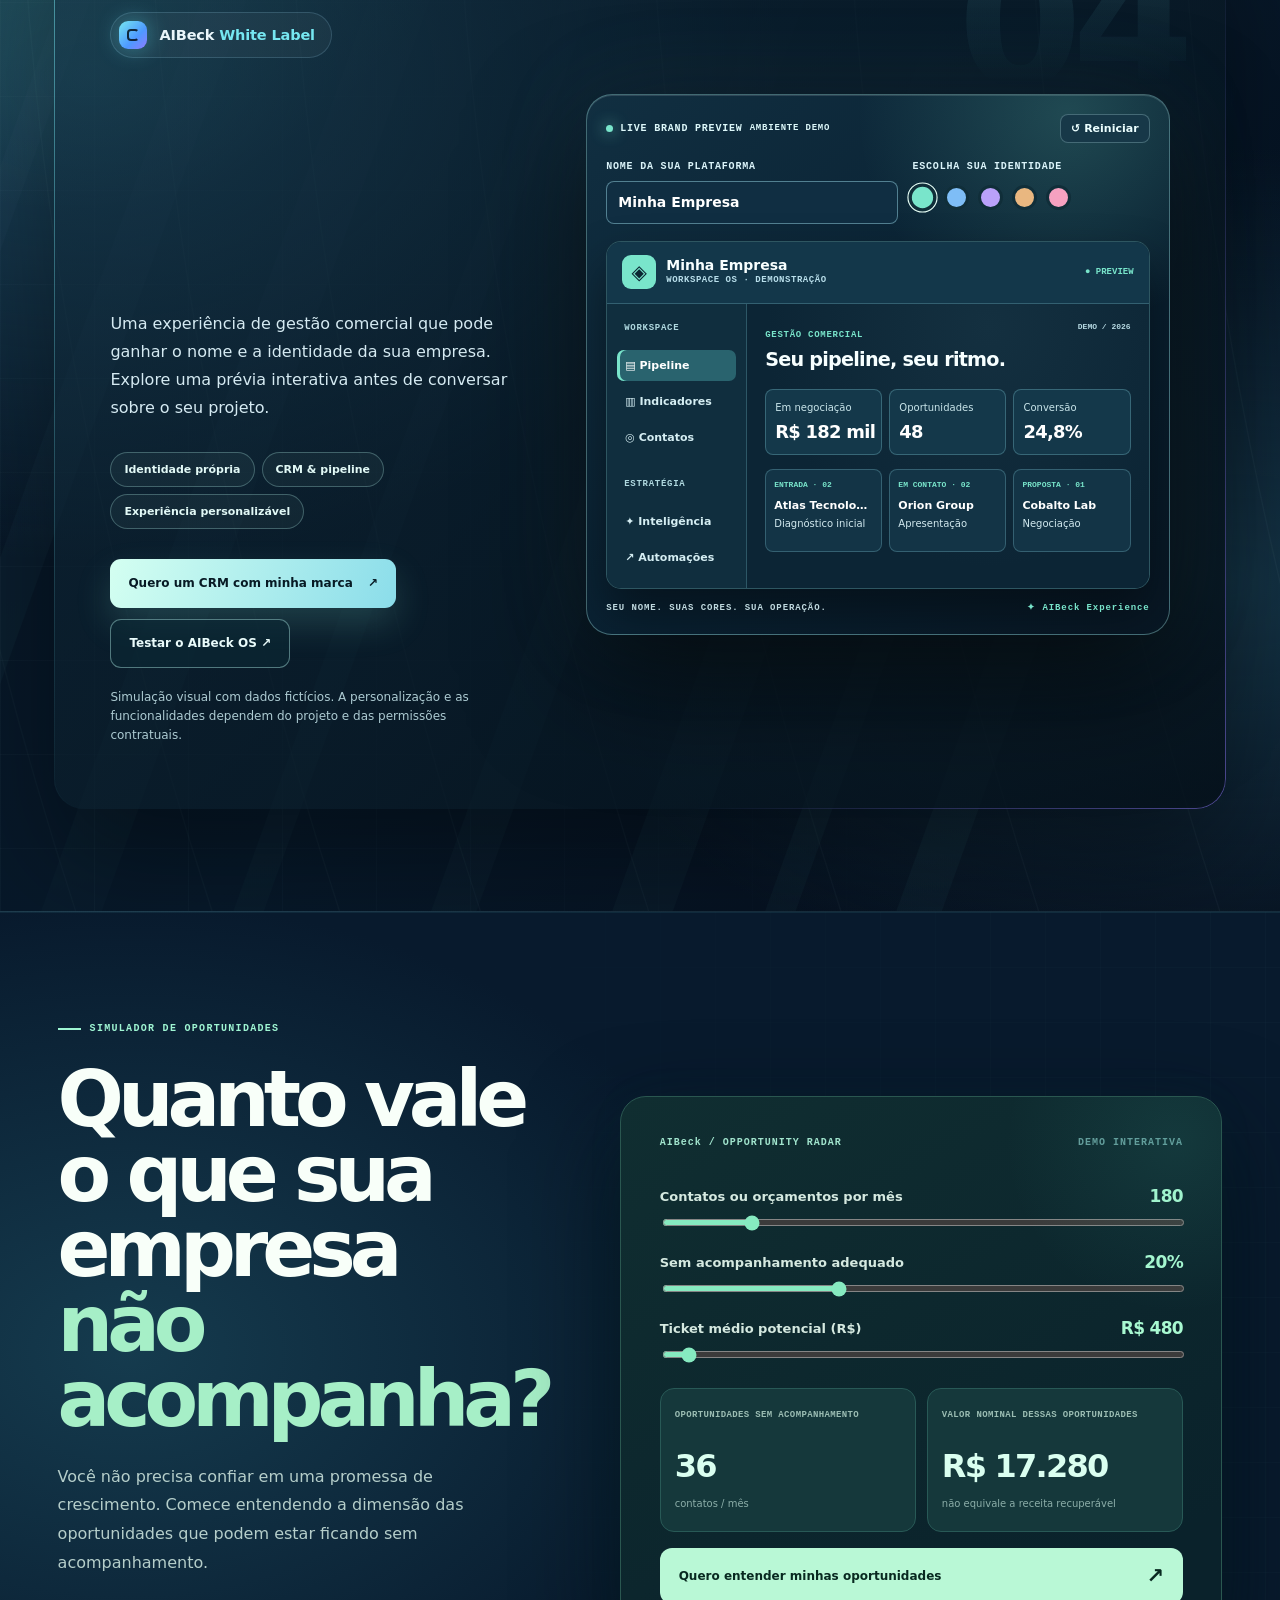
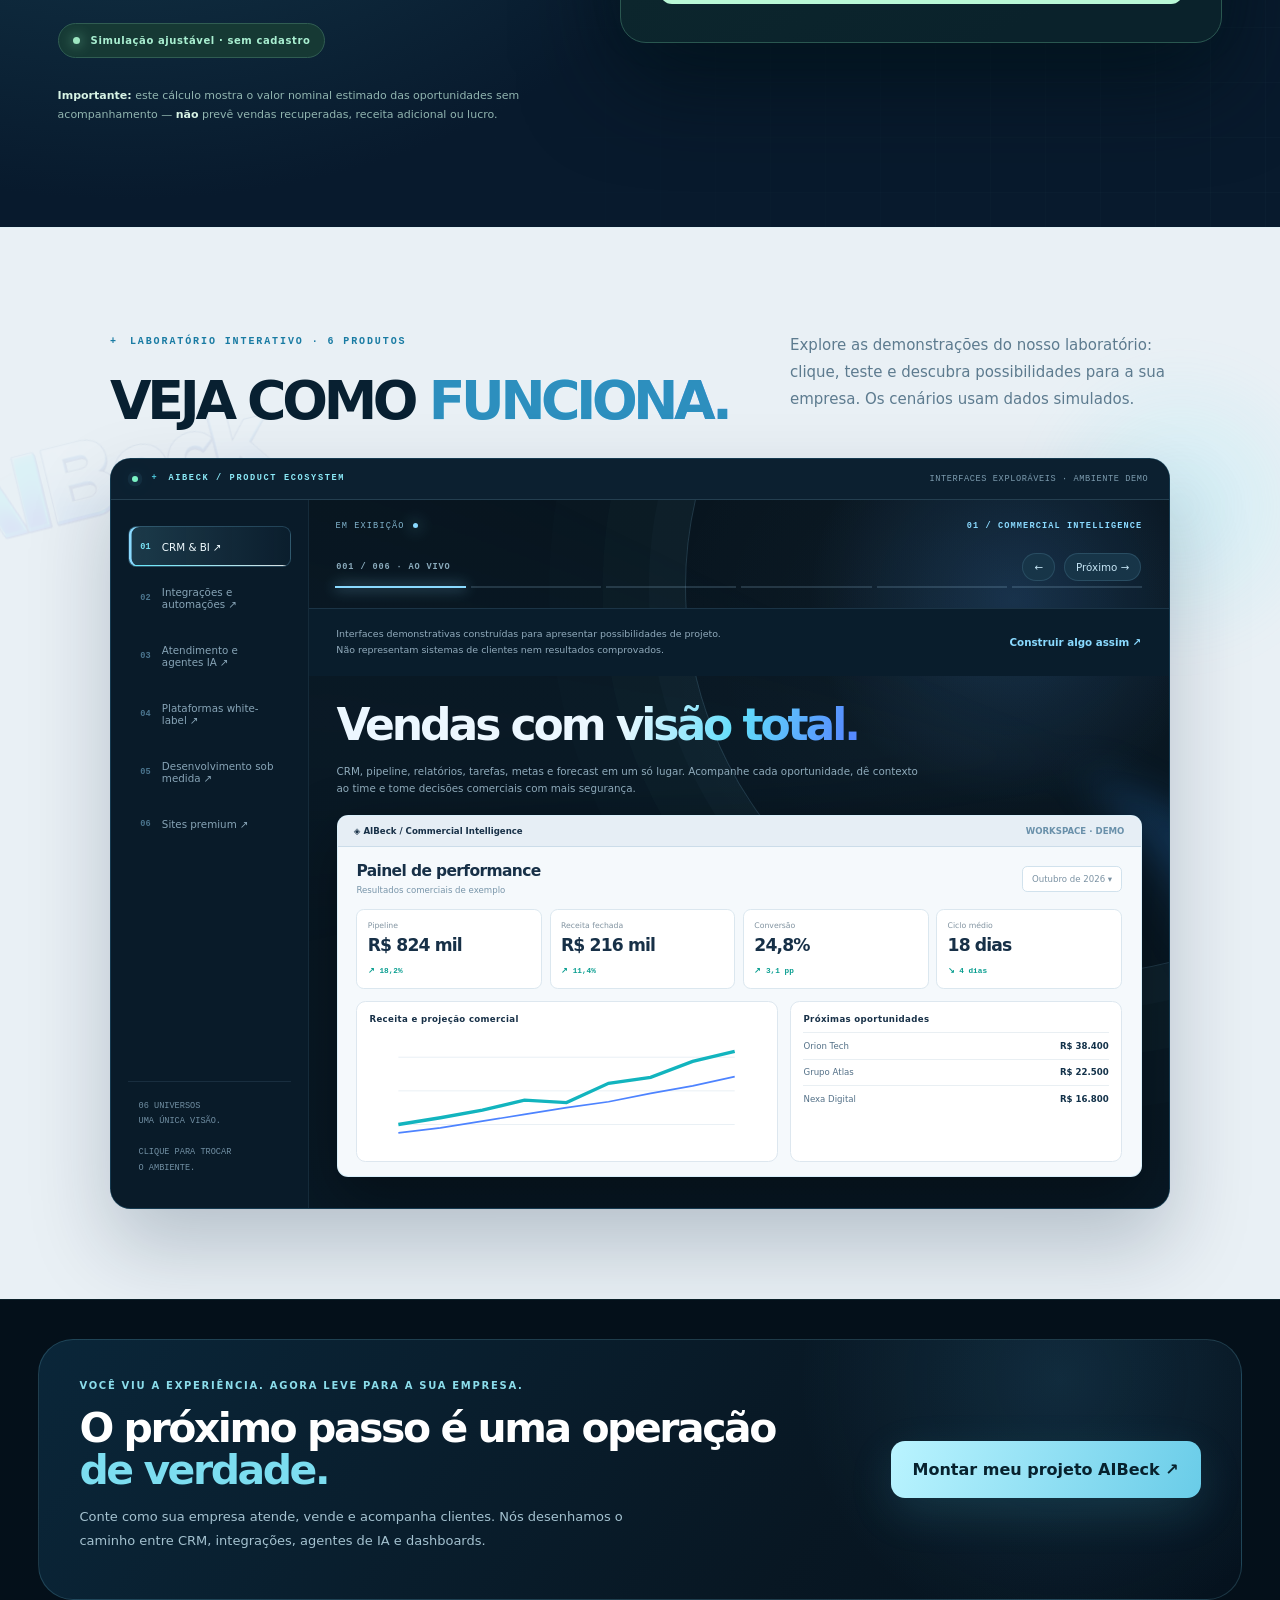
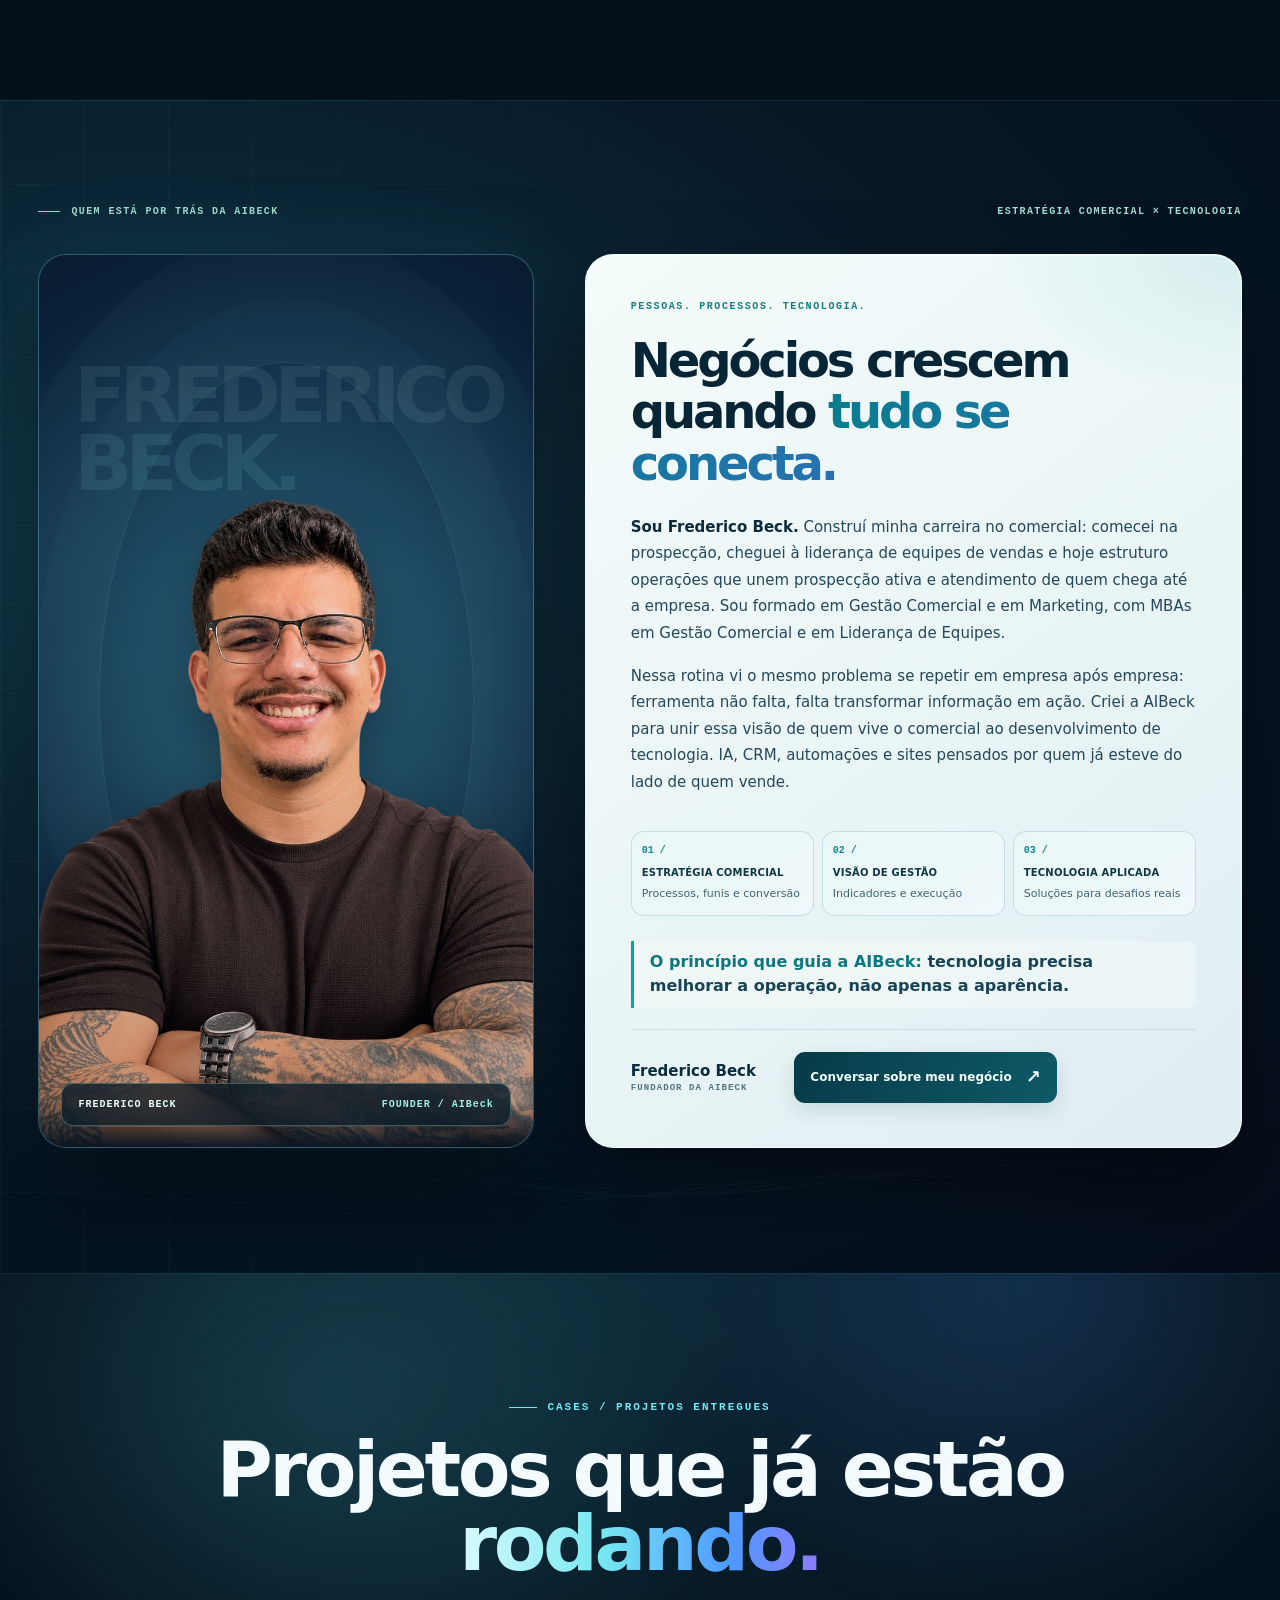
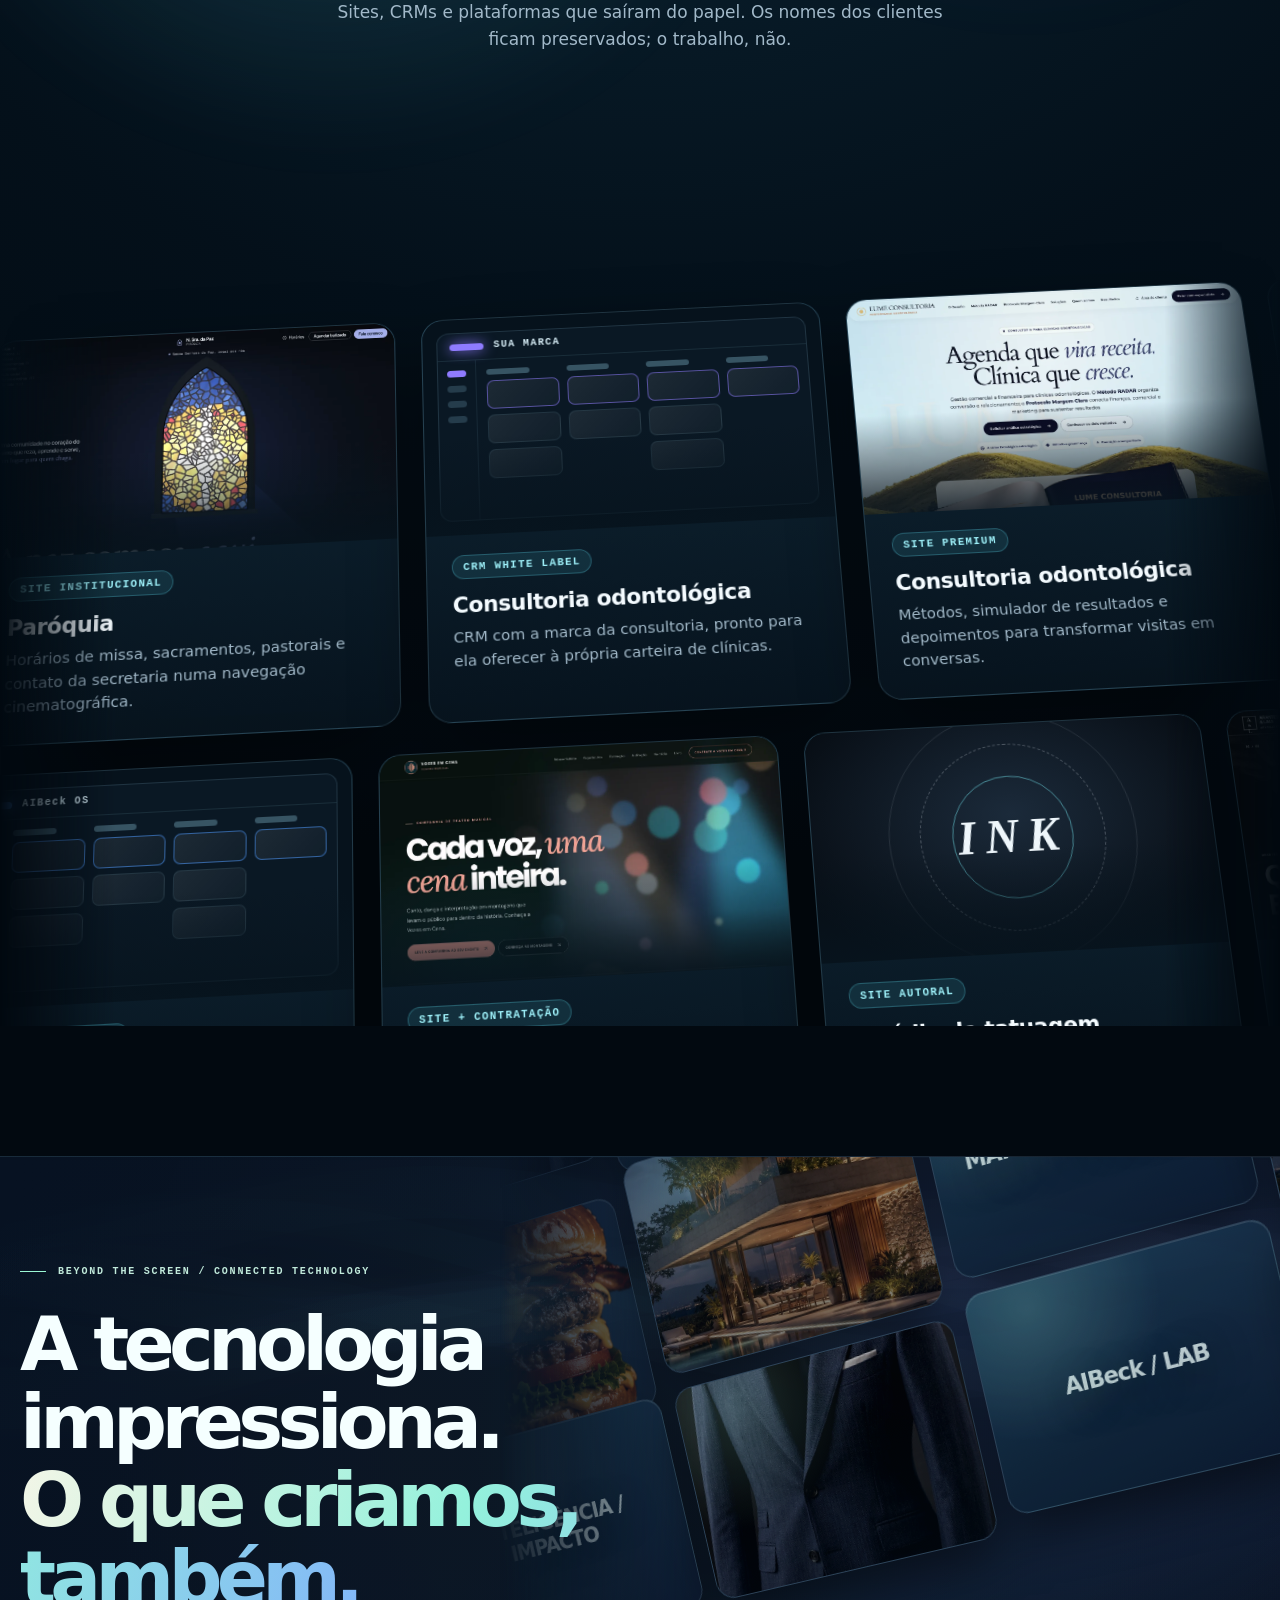
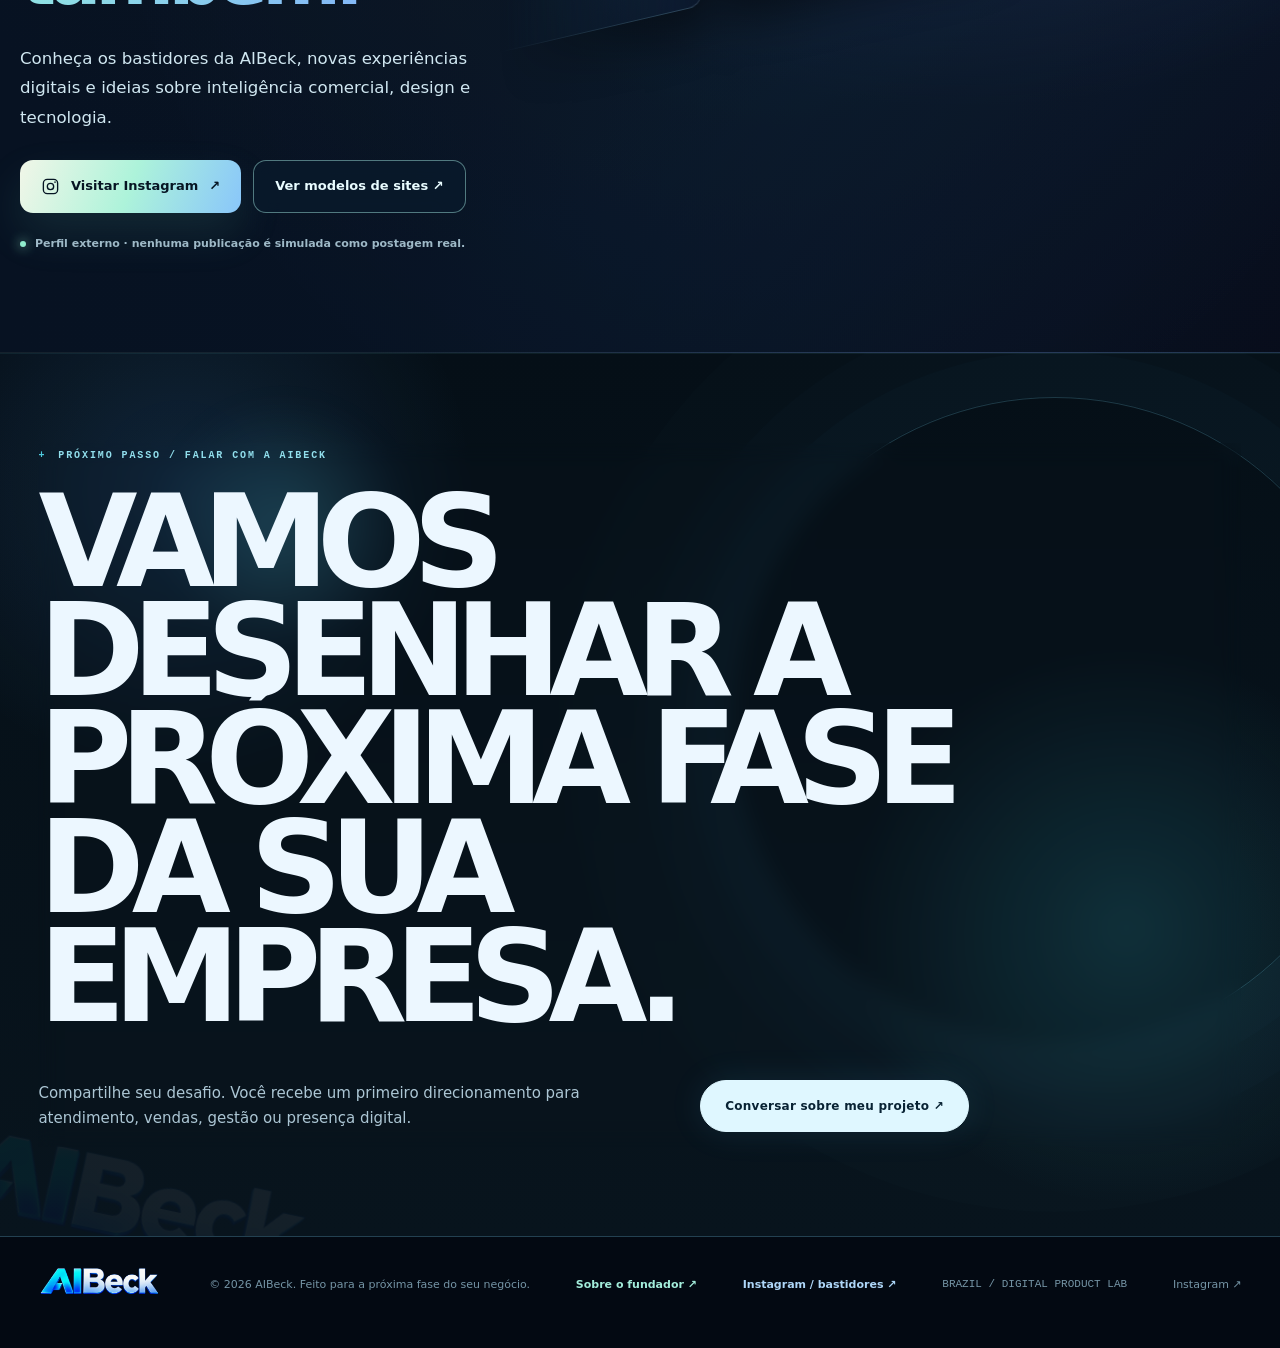
==== commit 8b9c88d4: "Nova imagem de compartilhamento (logo cromado) com endereço completo - og-cover.jpg 1200x630 gerada " ====
--- a/site/index.html
+++ b/site/index.html
@@ -1,10 +1,21 @@
 <!DOCTYPE html>
 
 <html lang="pt-BR"><head><meta charset="utf-8"/><meta content="width=device-width,initial-scale=1" name="viewport"/><meta content="#030a12" name="theme-color"/><meta content="IA, automações, CRM, sistemas de gestão e sites premium para sua empresa atender melhor, vender mais e ter mais controle. Conheça a AIBeck." name="description"/><title>AIBeck | Inteligência, Automação, CRM e Experiências Digitais</title>
-<meta content="index,follow,max-image-preview:large" name="robots"/><meta content="website" property="og:type"/><meta content="pt_BR" property="og:locale"/><meta content="AIBeck | Tecnologia para atender, vender e crescer" property="og:title"/><meta content="IA, automações, sistemas de gestão e experiências digitais que ajudam empresas a atender, vender e operar melhor." property="og:description"/><meta content="og-cover.png" property="og:image"/><meta content="summary_large_image" name="twitter:card"/><link href="favicon.svg" rel="icon" type="image/svg+xml"/><script type="application/ld+json">{"@context":"https://schema.org","@type":"Organization","name":"AIBeck","description":"Soluções tecnológicas em CRM, IA, integrações, automações e plataformas digitais","sameAs":["https://www.instagram.com/ai.beck_/"],"areaServed":"BR"}</script><link href="assets/site.css" rel="stylesheet"/><link href="assets/signature3.css" rel="stylesheet"/><link href="assets/reference4.css" rel="stylesheet"/><link href="assets/aibeck5.css" rel="stylesheet"/><link href="assets/ultra6.css" rel="stylesheet"/><link href="assets/ultra8.css" rel="stylesheet"/><link href="assets/ultra9.css" rel="stylesheet"/><link href="assets/ab10.css" rel="stylesheet"/>
+<meta content="index,follow,max-image-preview:large" name="robots"/><meta content="website" property="og:type"/><meta content="pt_BR" property="og:locale"/><meta content="AIBeck | Tecnologia para atender, vender e crescer" property="og:title"/><meta content="IA, automações, sistemas de gestão e experiências digitais que ajudam empresas a atender, vender e operar melhor." property="og:description"/><meta content="https://aibeck.com.br/og-cover.jpg" property="og:image"/>
+<meta content="https://aibeck.com.br/og-cover.jpg" property="og:image:secure_url"/>
+<meta content="image/jpeg" property="og:image:type"/>
+<meta content="1200" property="og:image:width"/>
+<meta content="630" property="og:image:height"/>
+<meta content="Logo AIBeck em metal cromado sobre horizonte azul" property="og:image:alt"/><link href="favicon.svg" rel="icon" type="image/svg+xml"/><script type="application/ld+json">{"@context":"https://schema.org","@type":"Organization","name":"AIBeck","description":"Soluções tecnológicas em CRM, IA, integrações, automações e plataformas digitais","sameAs":["https://www.instagram.com/ai.beck_/"],"areaServed":"BR"}</script><link href="assets/site.css" rel="stylesheet"/><link href="assets/signature3.css" rel="stylesheet"/><link href="assets/reference4.css" rel="stylesheet"/><link href="assets/aibeck5.css" rel="stylesheet"/><link href="assets/ultra6.css" rel="stylesheet"/><link href="assets/ultra8.css" rel="stylesheet"/><link href="assets/ultra9.css" rel="stylesheet"/><link href="assets/ab10.css" rel="stylesheet"/>
 <link href="assets/ab13.css" rel="stylesheet"/>
 <link href="assets/ab14.css" rel="stylesheet"/>
 <link href="assets/ab15.css" rel="stylesheet"/>
+<meta content="https://aibeck.com.br/" property="og:url"/>
+<meta content="AIBeck" property="og:site_name"/>
+<meta name="twitter:card" content="summary_large_image"/>
+<meta name="twitter:title" content="AIBeck | Tecnologia para atender, vender e crescer"/>
+<meta name="twitter:description" content="IA, automações, CRM e sites premium para sua empresa atender melhor, vender mais e ter mais controle."/>
+<meta name="twitter:image" content="https://aibeck.com.br/og-cover.jpg"/>
 <link rel="canonical" href="https://aibeck.com.br/"/>
 </head><body>
 <header class="top ab5-top" id="siteHeader"><nav class="nav ab5-nav" aria-label="Navegação principal">
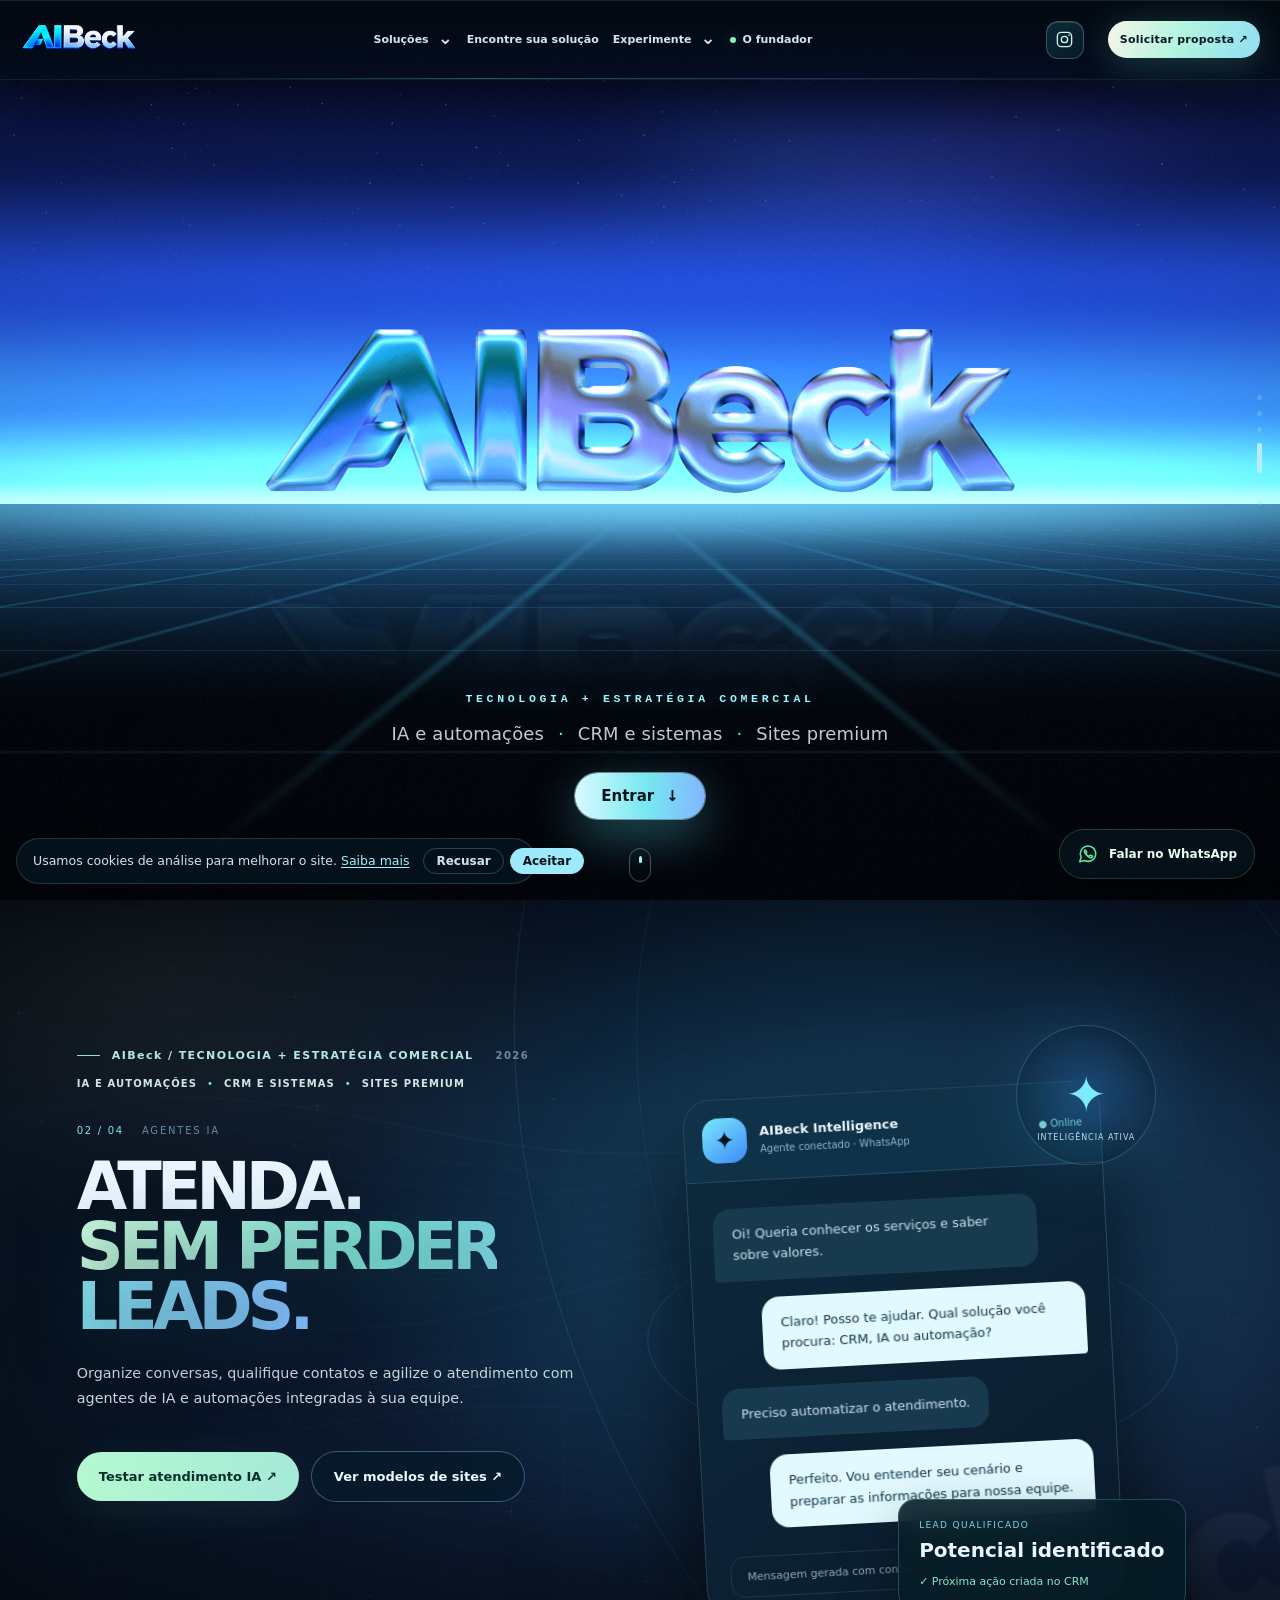
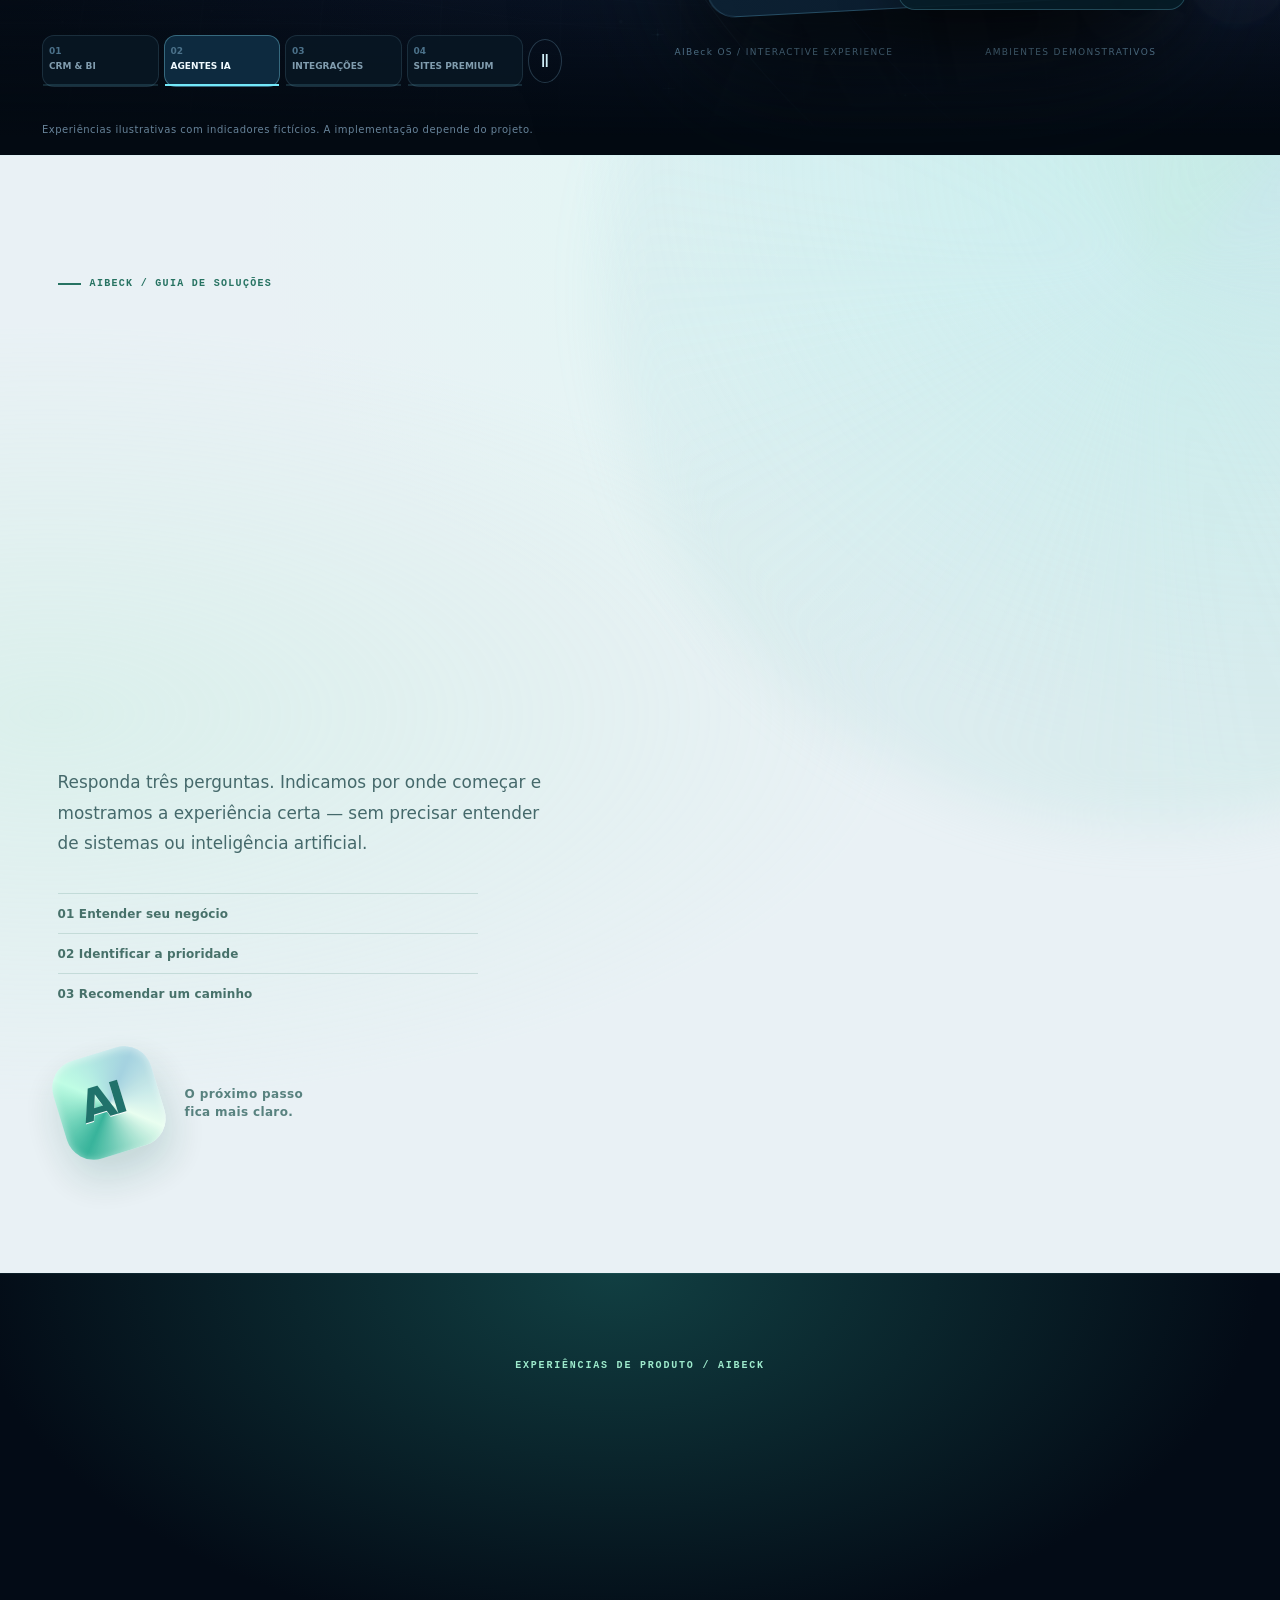
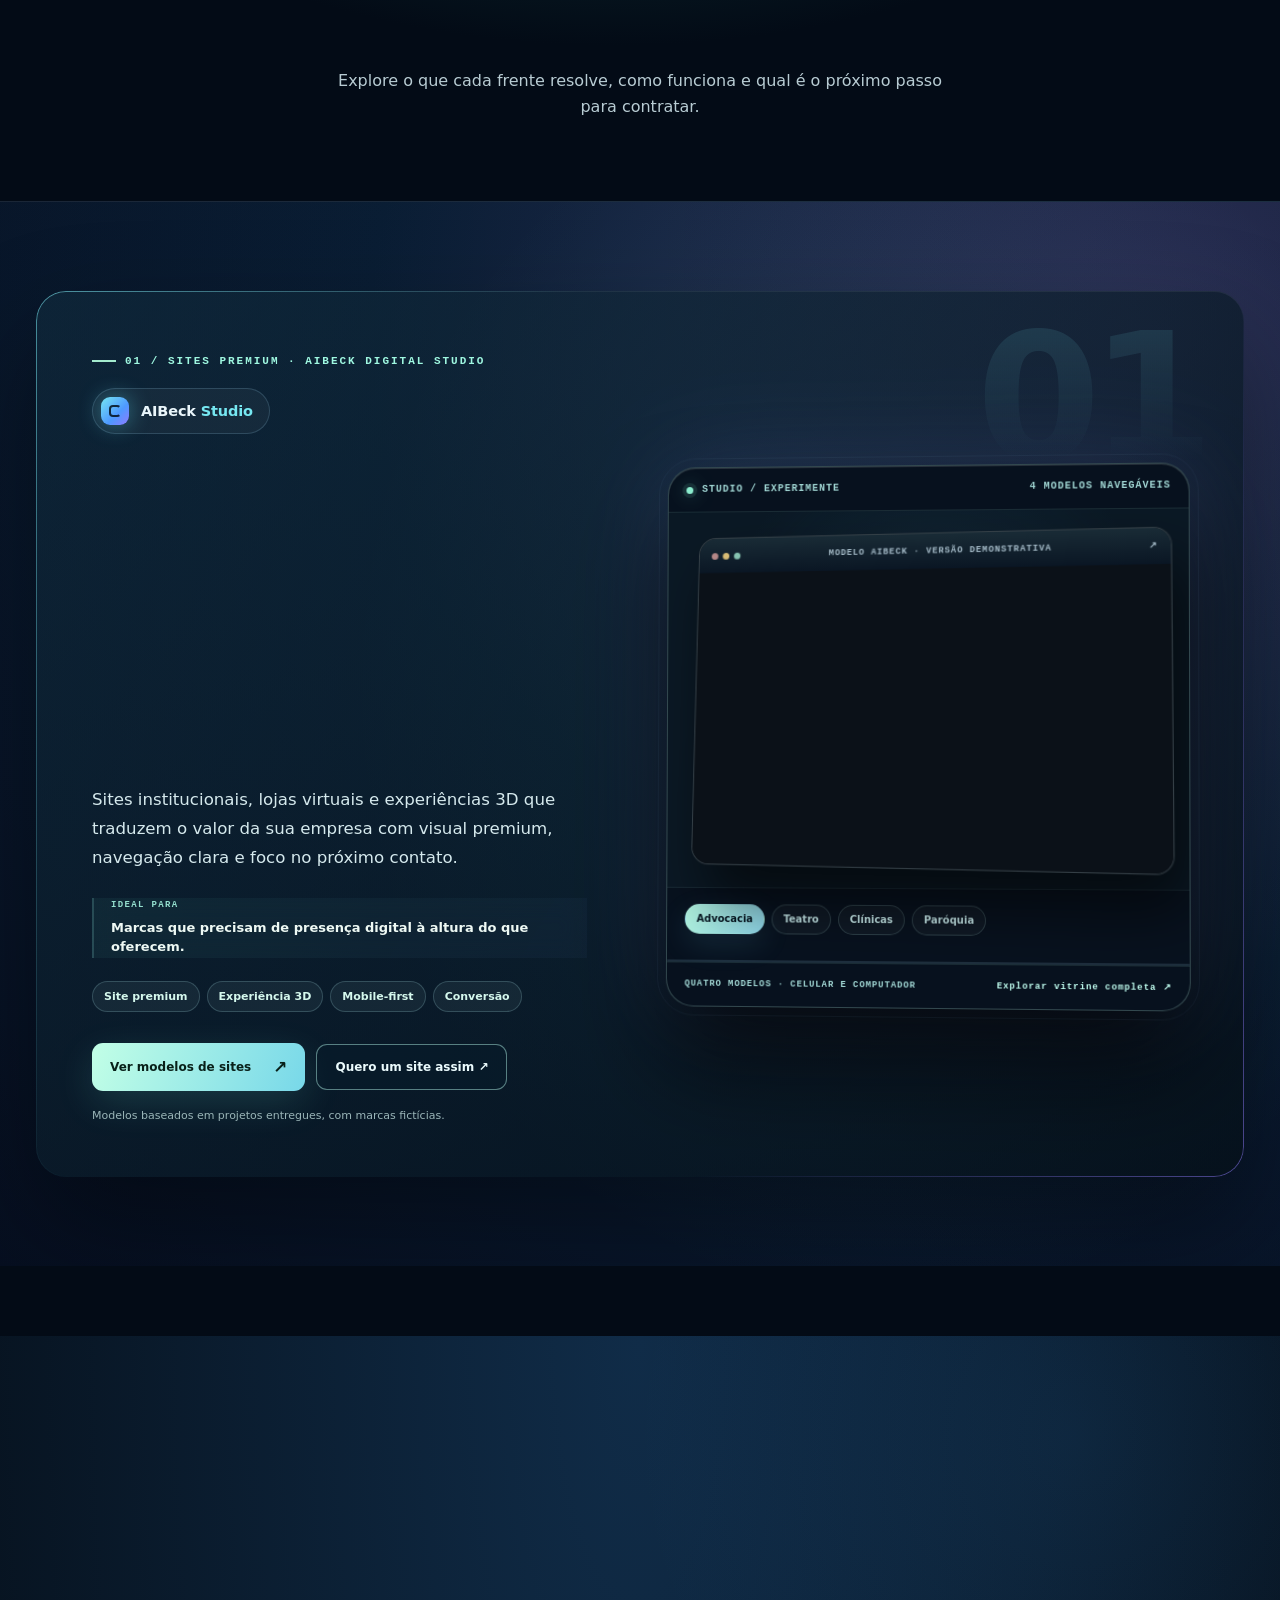
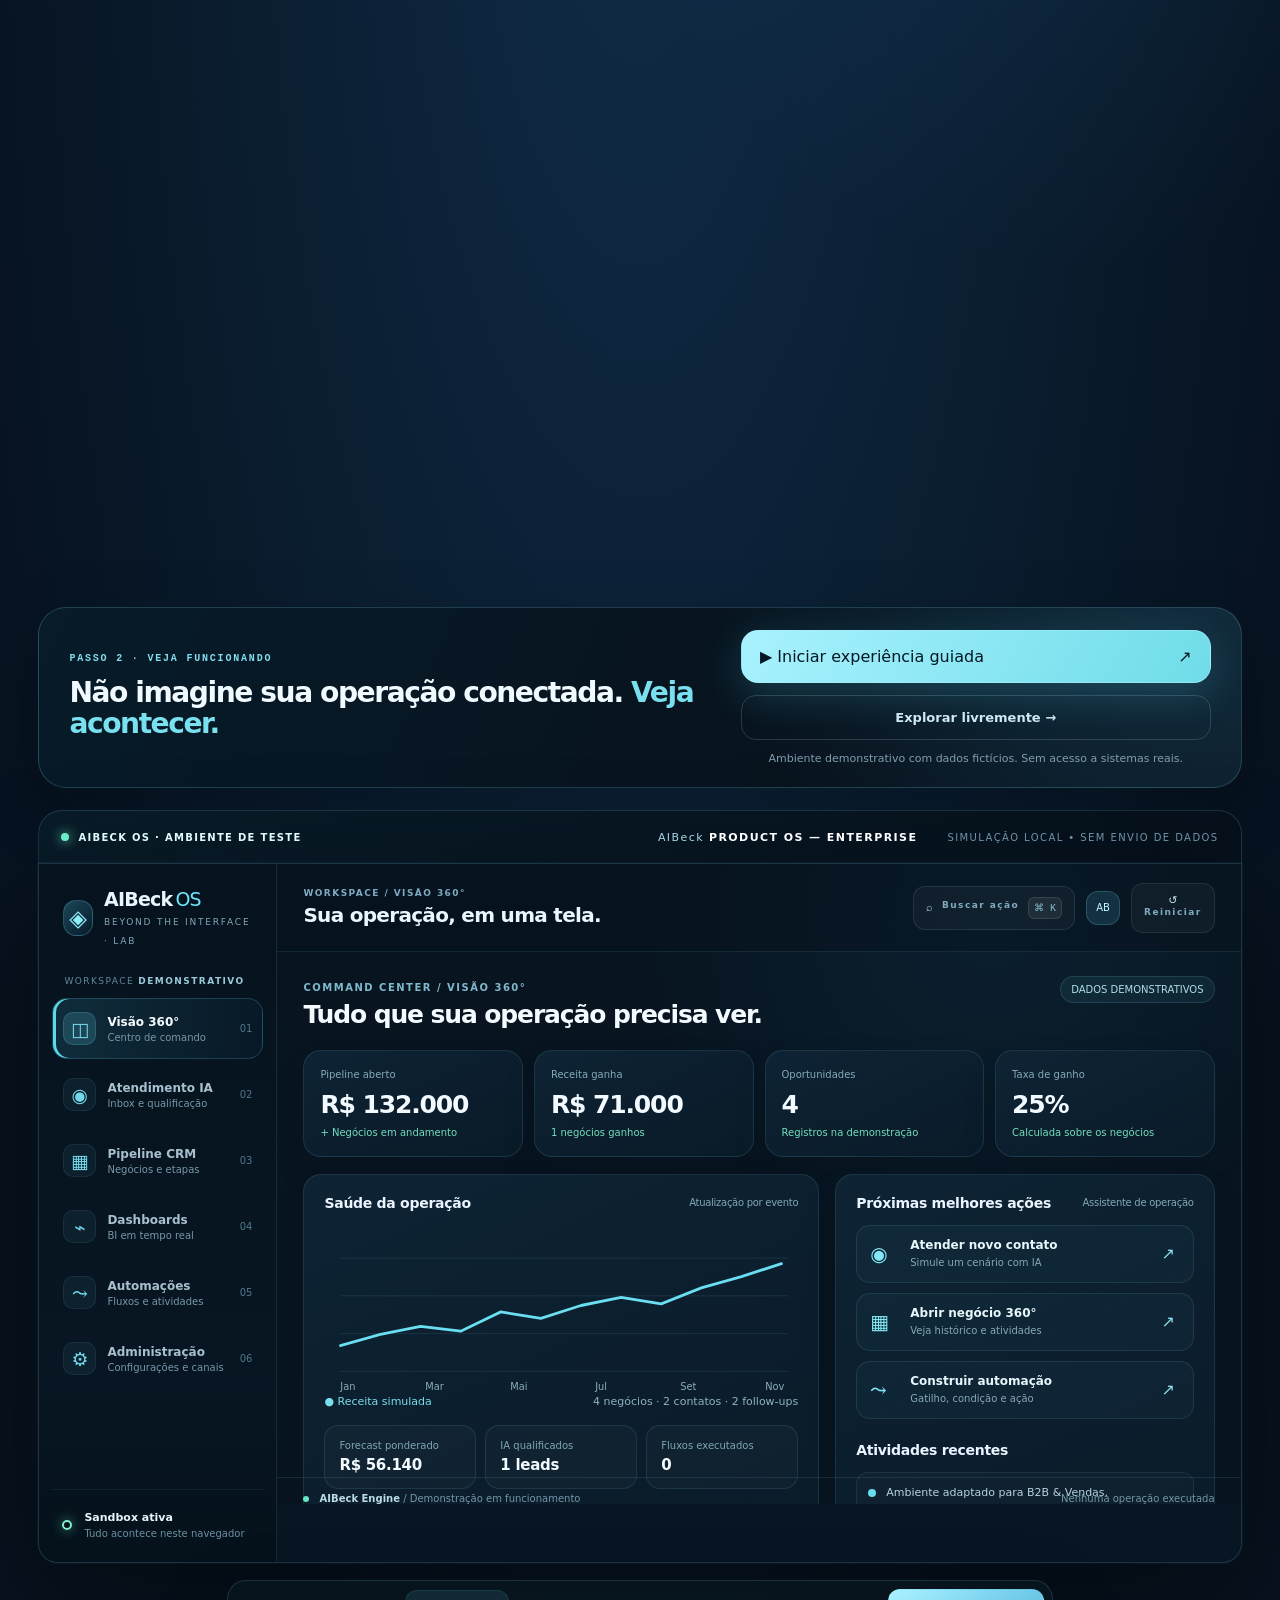
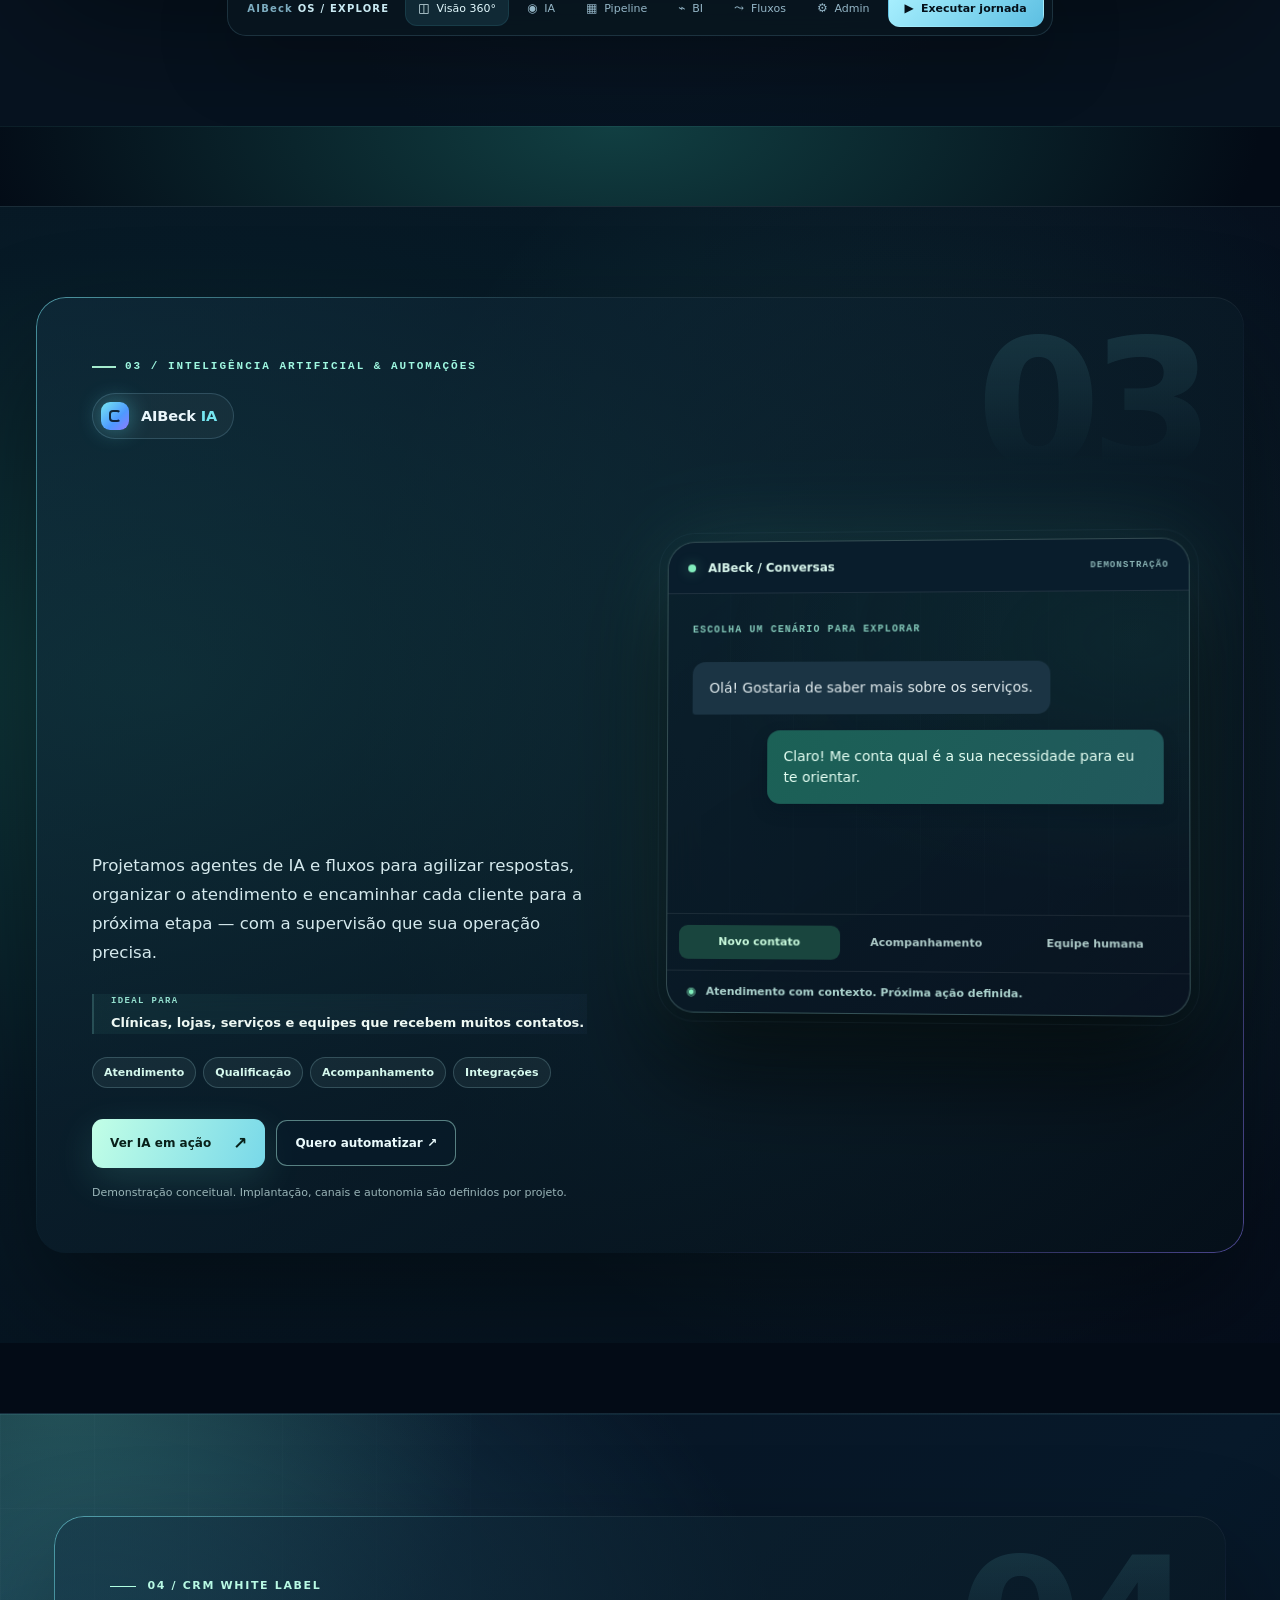
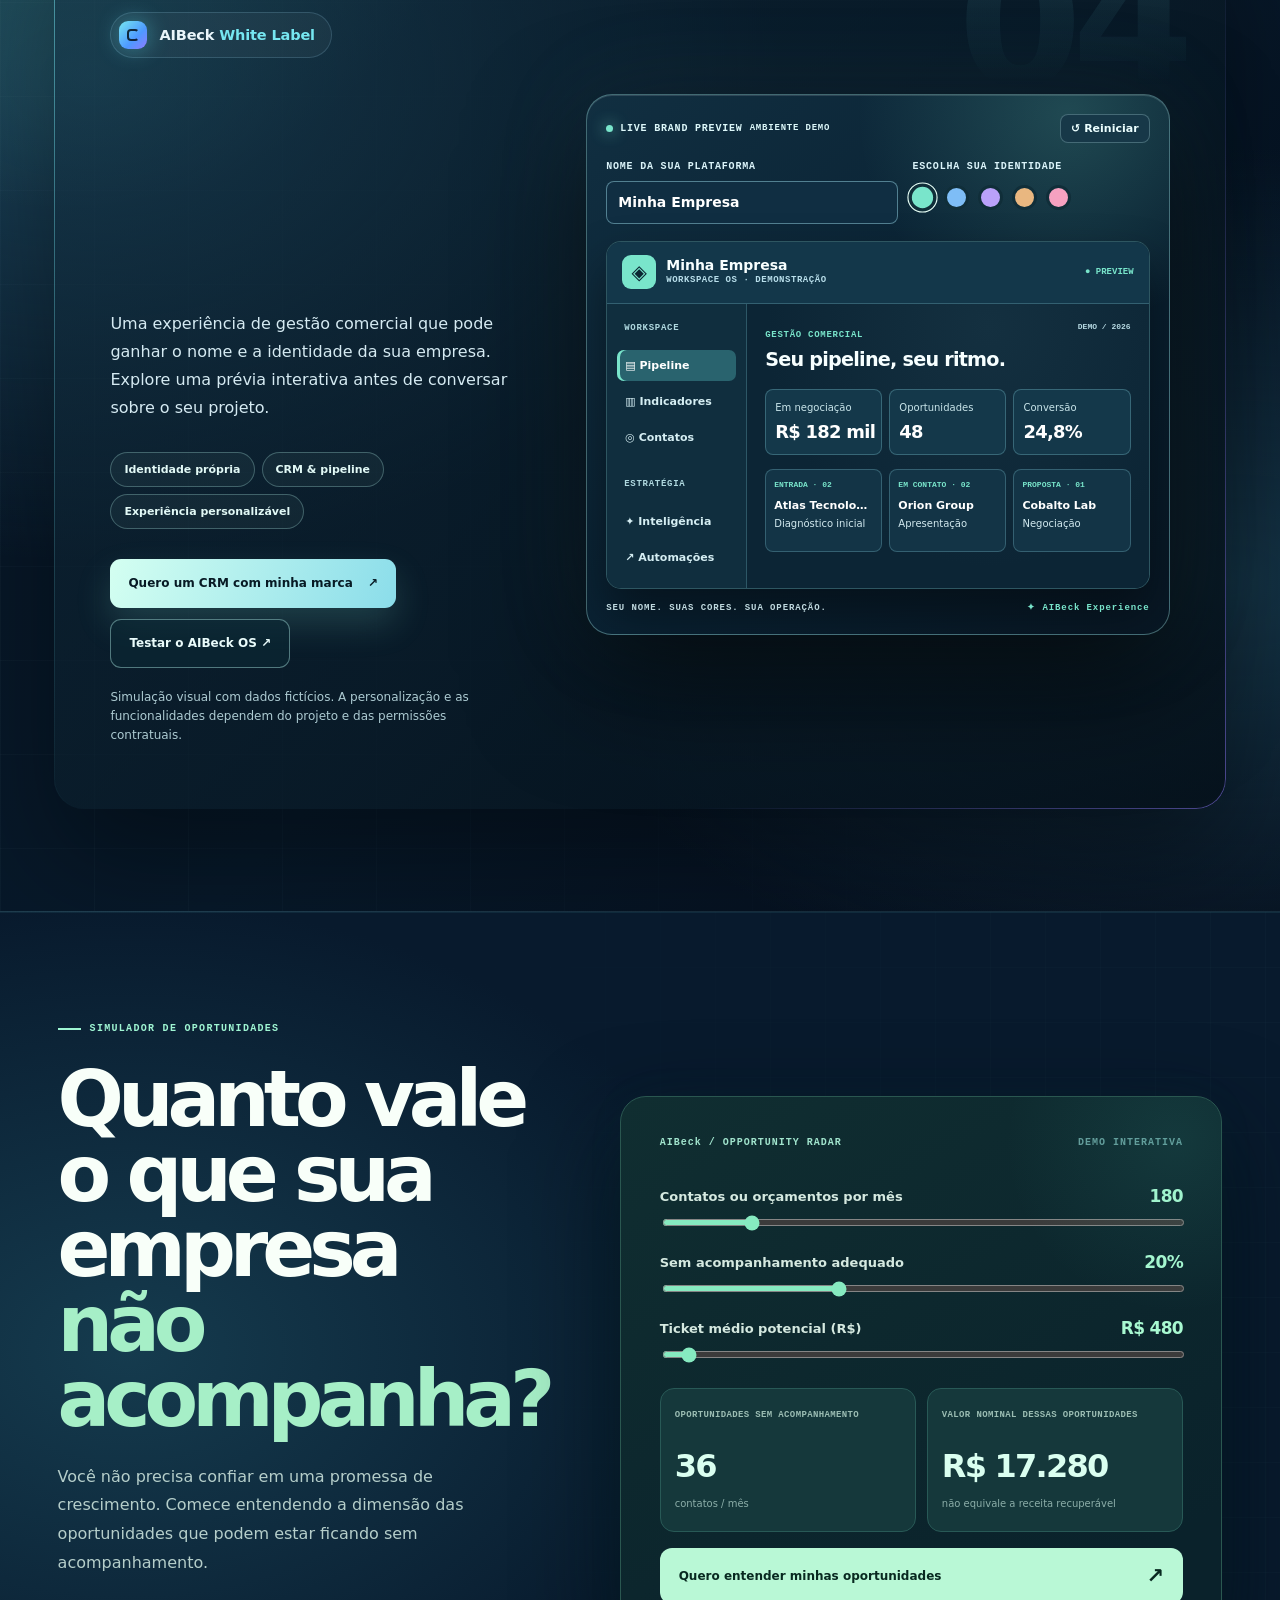
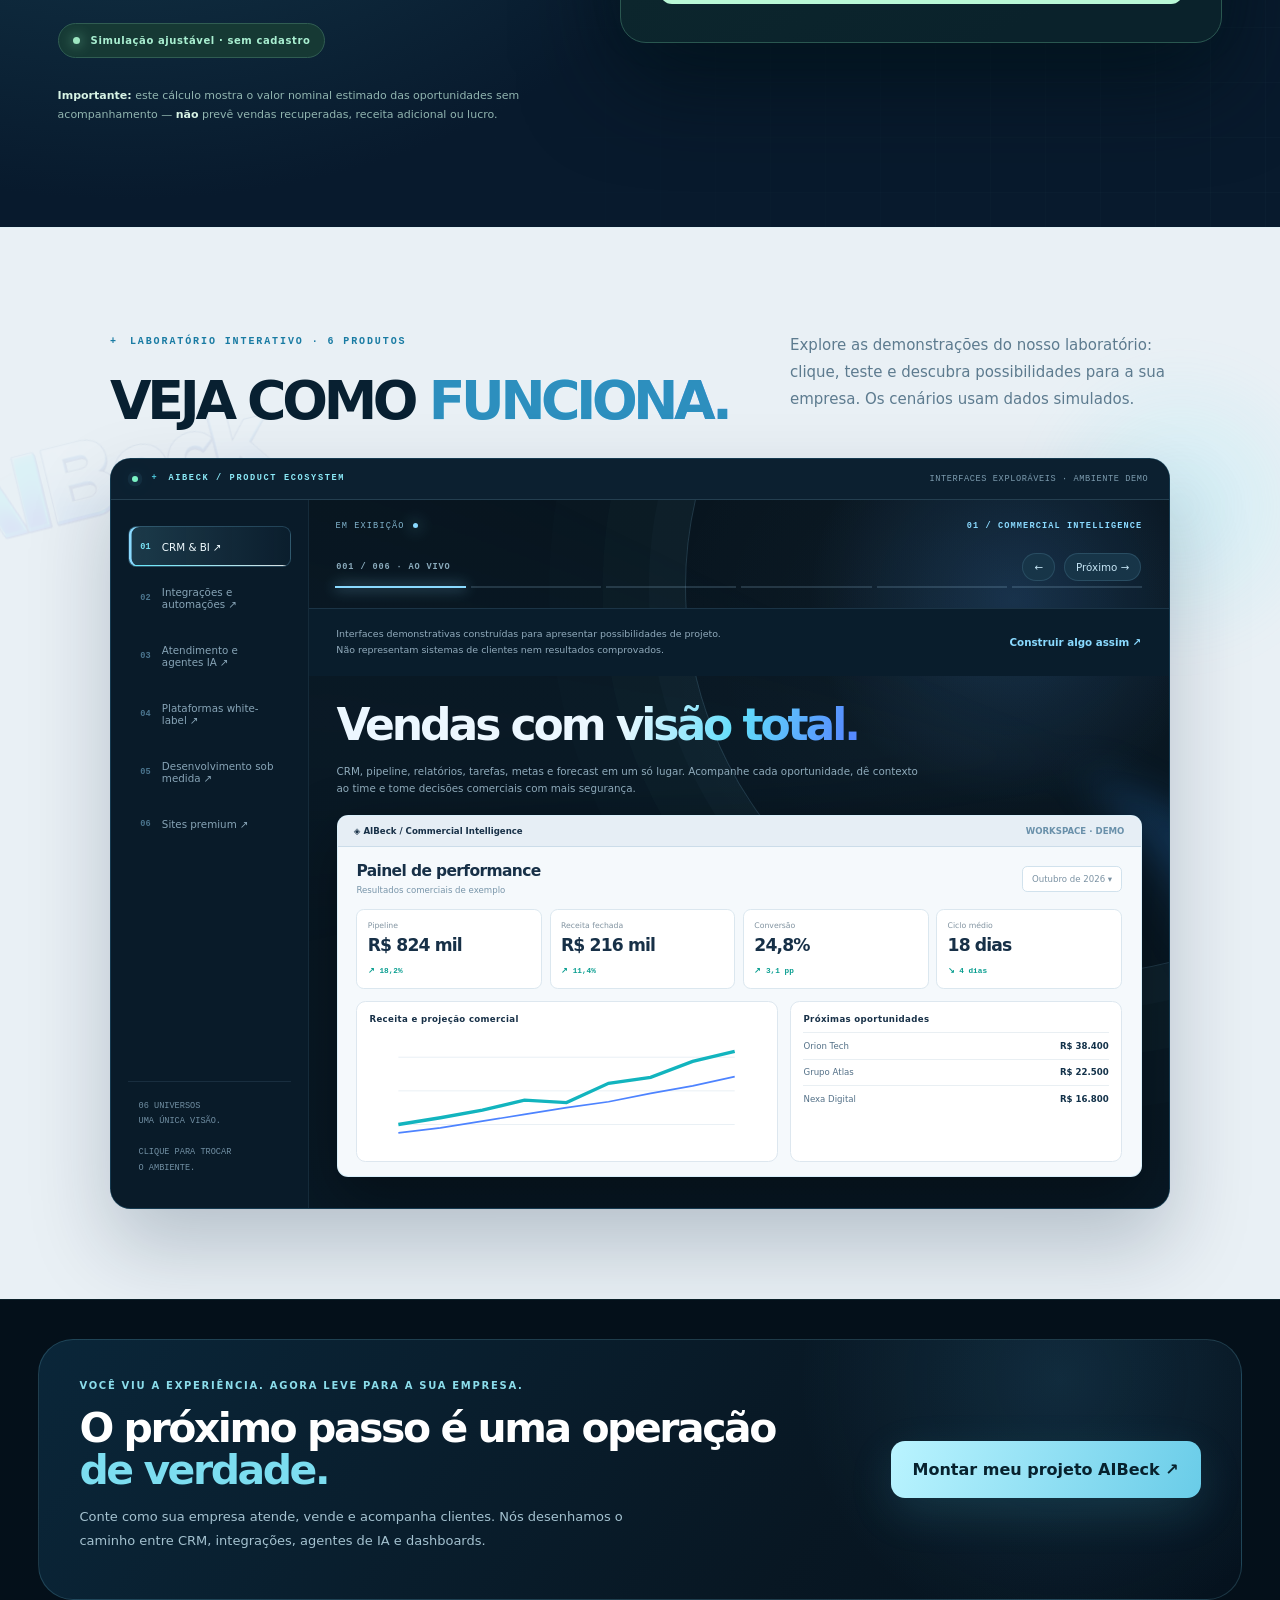
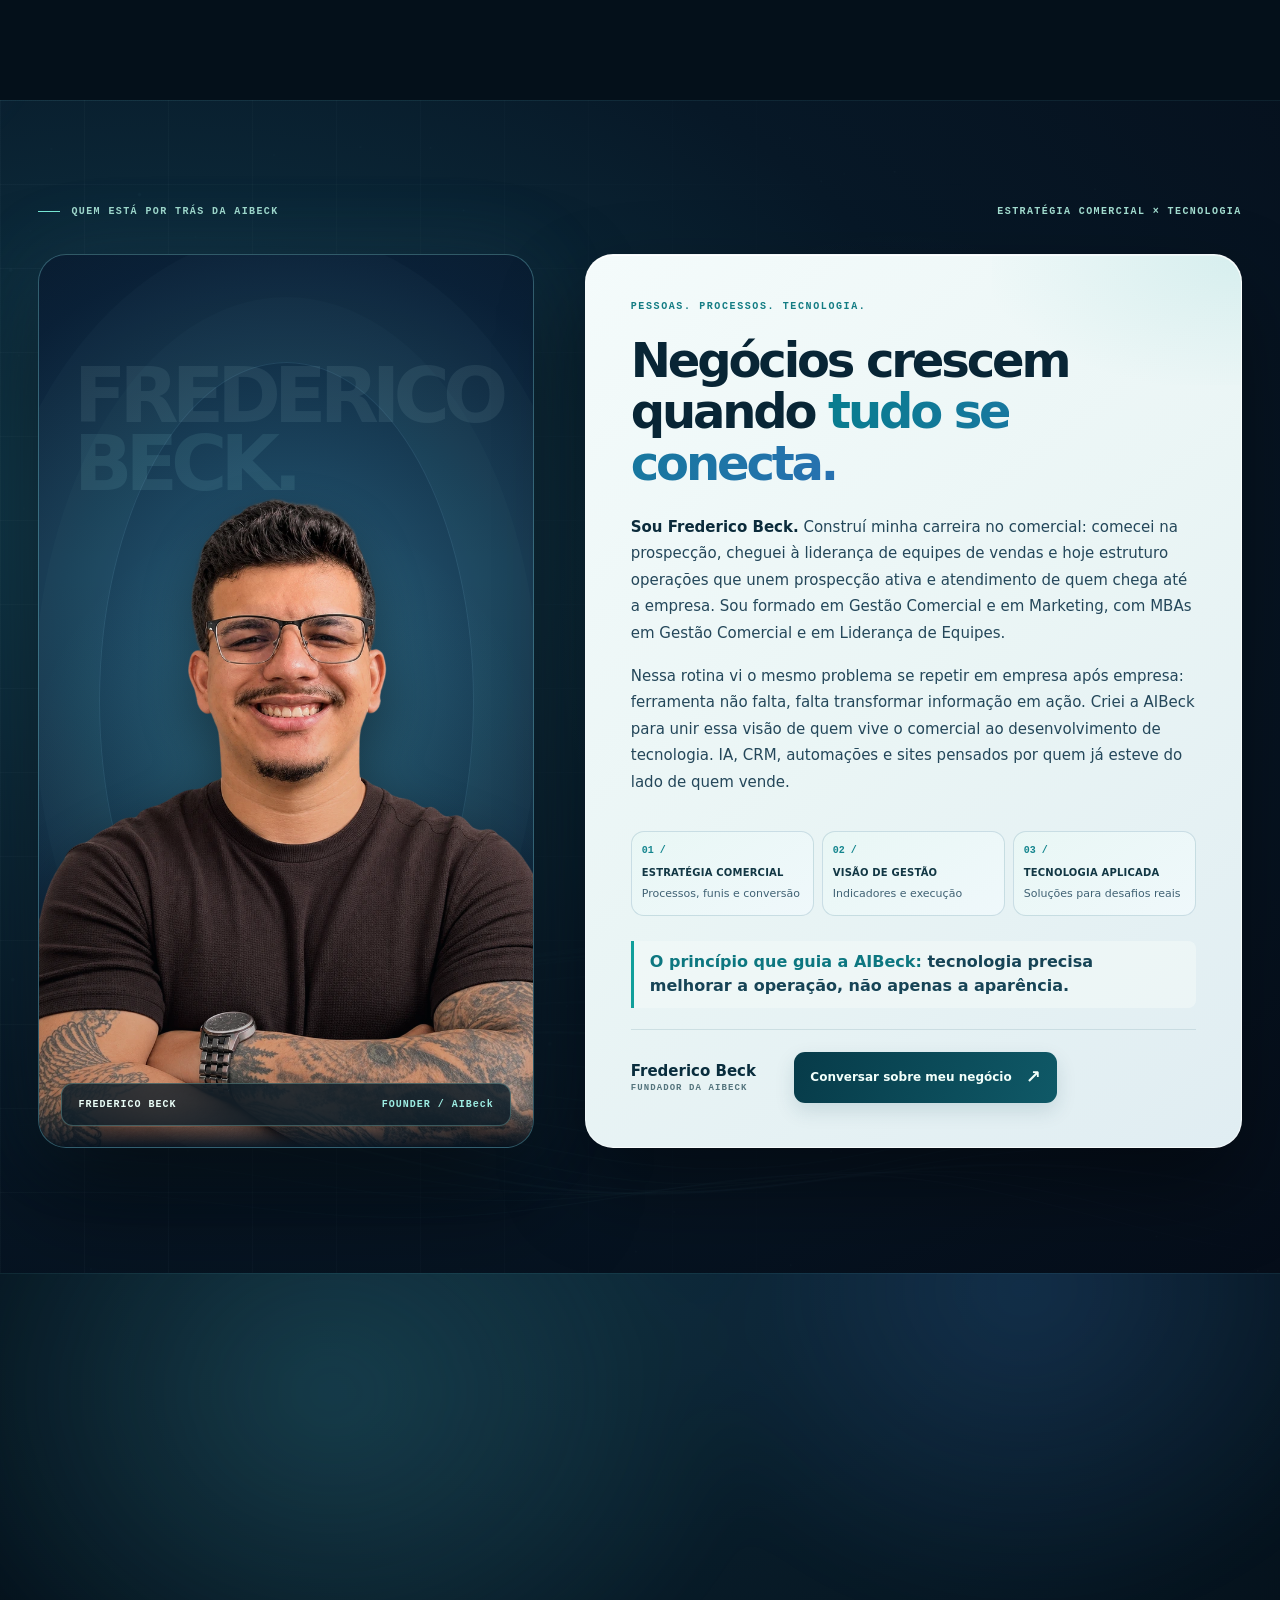
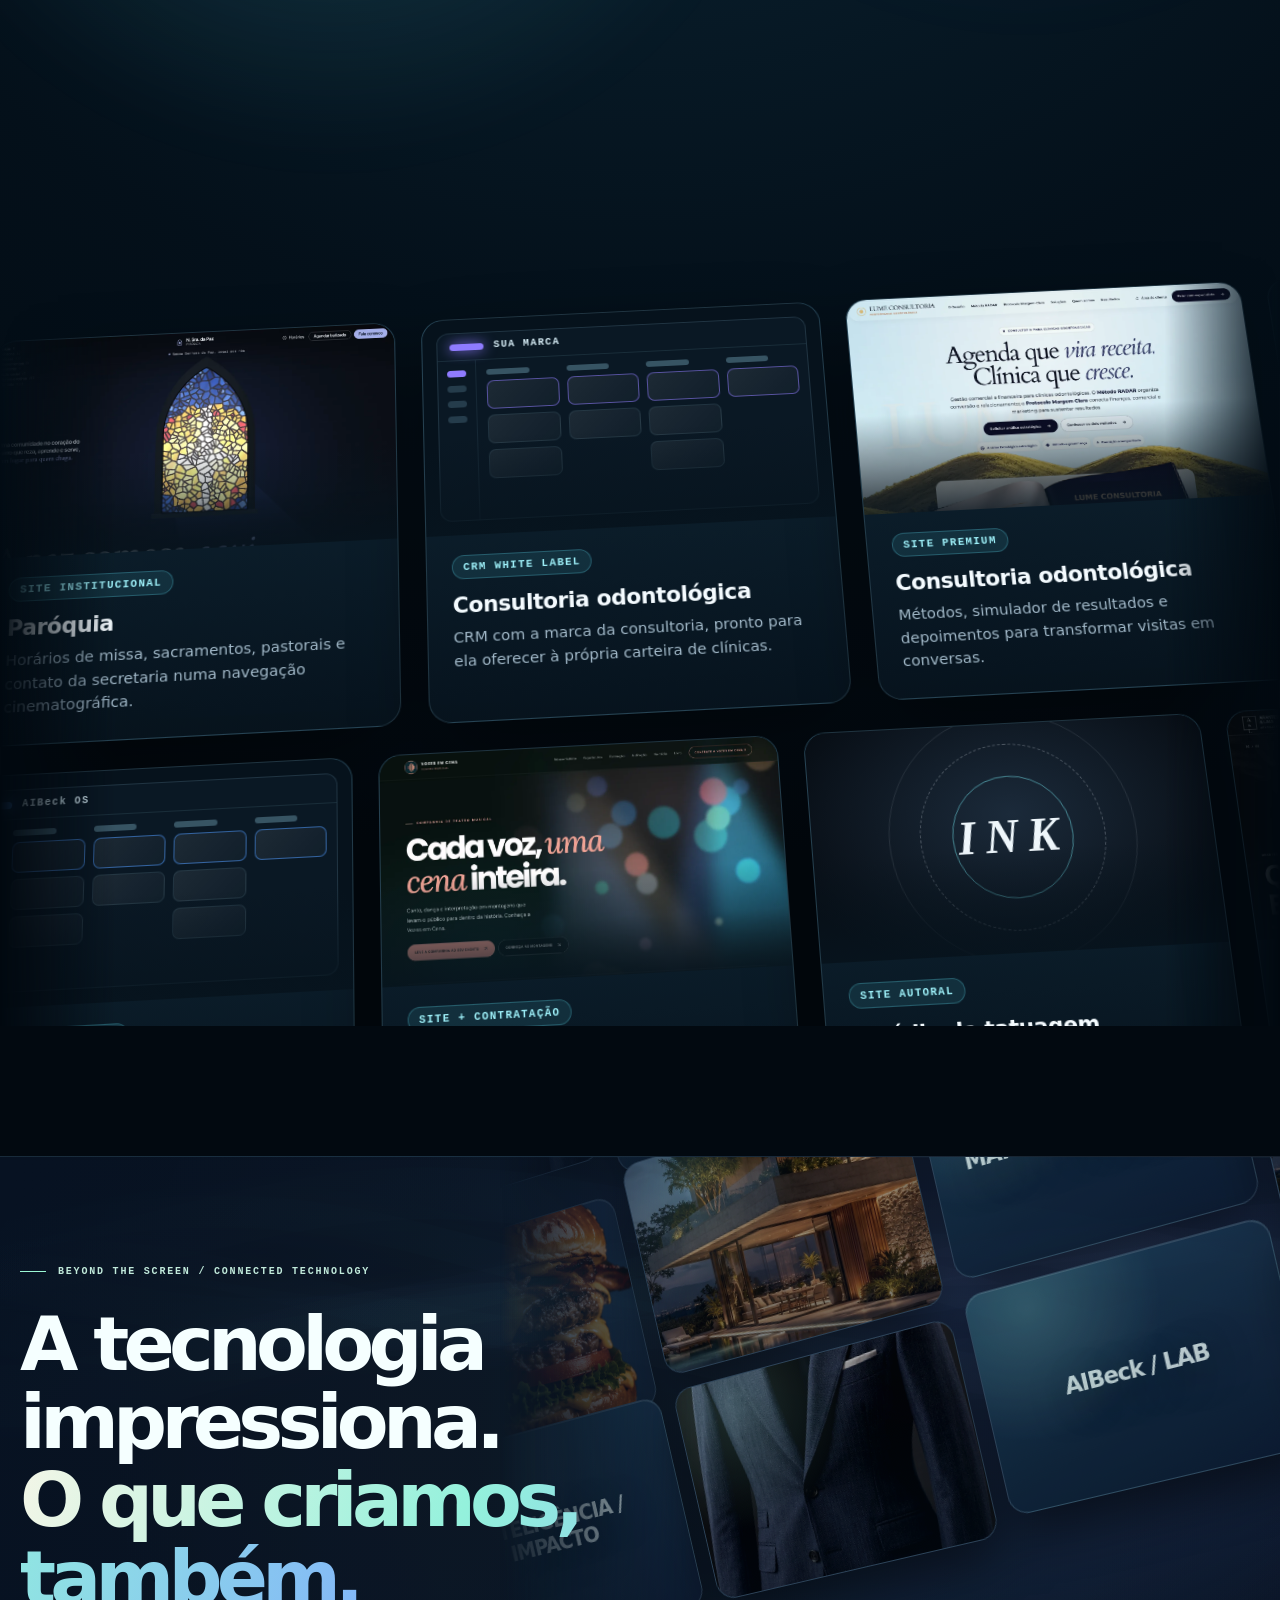
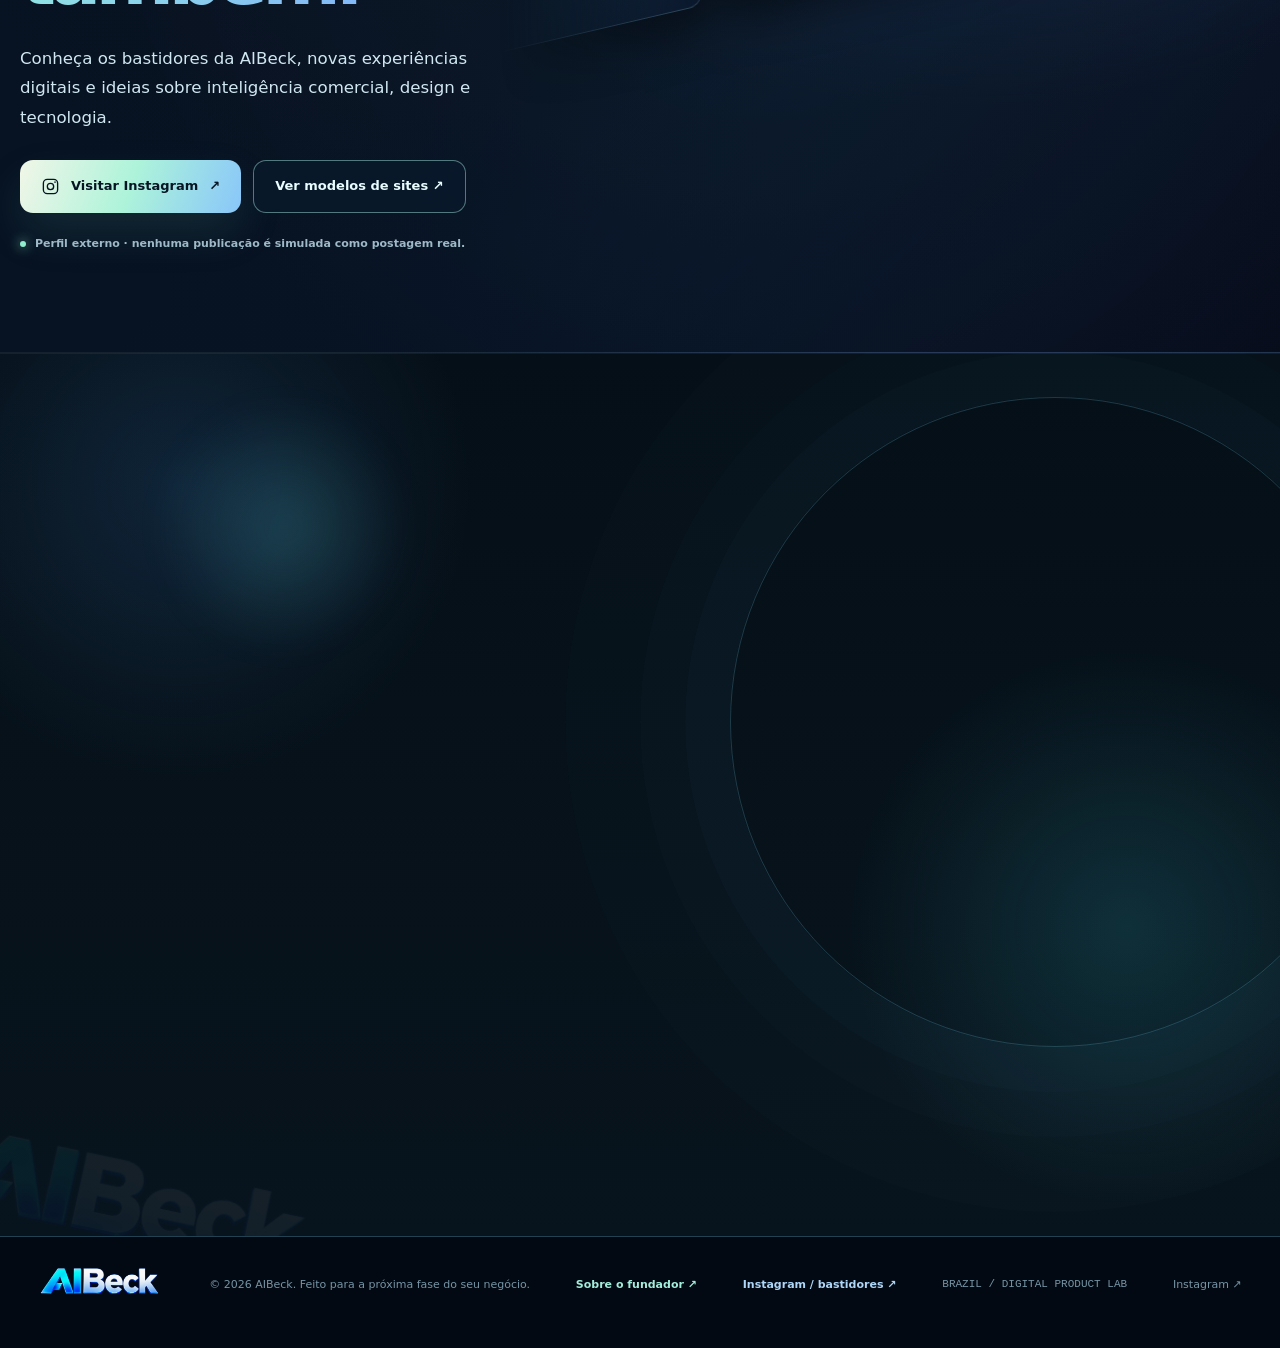
==== commit 88a81e2f: "Remove aviso técnico antigo do formulário de contato Co-Authored-By: Claude Opus 5.5 <noreply@anthro" ====
--- a/site/index.html
+++ b/site/index.html
@@ -408,7 +408,7 @@
 <a class="ab-whatsapp" href="https://wa.me/5524992130600?text=Ol%C3%A1%21%20Conheci%20o%20site%20da%20AIBeck%20e%20quero%20conversar%20sobre%20um%20projeto." target="_blank" rel="noopener noreferrer" aria-label="Falar com a AIBeck pelo WhatsApp"><svg viewBox="0 0 24 24" width="22" height="22" fill="none" stroke="currentColor" stroke-width="1.7" stroke-linecap="round" stroke-linejoin="round" aria-hidden="true"><path d="M20.4 11.7a8.4 8.4 0 0 1-12.2 7.4L3 20.5l1.5-5a8.4 8.4 0 1 1 15.9-3.8Z"/><path d="M8.3 8.7c.2-.4.3-.5.6-.5h.5c.2 0 .4 0 .5.4.2.5.6 1.5.7 1.6.1.2 0 .4-.1.6l-.5.7c-.2.2-.3.4-.1.7.3.6 1 1.2 1.6 1.6.6.4 1.1.6 1.4.7.2.1.4 0 .6-.2l.8-.9c.2-.2.4-.2.6-.1l1.7.8c.3.2.4.3.4.5 0 .7-.6 1.2-1.2 1.4-1 .3-2.3-.2-3.6-1.1-1.8-1.3-3.2-3-3.8-4.5-.4-1-.5-1.8-.1-2.7Z"/></svg><span>Falar no WhatsApp</span></a>
 
 <footer class="footer"><div class="container footer-inner"><a href="#inicio"><img alt="AIBeck" decoding="async" loading="lazy" src="assets/image-e35cec30b285d08.webp"/></a><span>© 2026 AIBeck. Feito para a próxima fase do seu negócio.</span><a class="ab6-footer-founder" href="#fundador">Sobre o fundador ↗</a><a class="ab6-footer-founder ab9-footer-social" href="https://www.instagram.com/ai.beck_/" target="_blank" rel="noopener noreferrer">Instagram / bastidores ↗</a><span class="mono">BRAZIL / DIGITAL PRODUCT LAB</span><a href="https://www.instagram.com/ai.beck_/" rel="noopener noreferrer" target="_blank">Instagram ↗</a></div></footer>
-<div aria-label="Iniciar projeto AIBeck" aria-modal="true" class="contact-drawer" id="contactDrawer" role="dialog"><div class="contact-panel"><button aria-label="Fechar" class="contact-close" id="contactClose">×</button><span class="eyebrow">Começar projeto</span><h3>QUAL É O<br/><span class="gradient">PRÓXIMO?</span></h3><p>Resuma o desafio da sua empresa. O formulário poderá ser enviado após ativação e validação do Netlify Forms no ambiente de publicação. Se preferir, chame pelo WhatsApp.</p><form action="/obrigado.html" data-netlify="true" data-netlify-honeypot="bot-field" id="briefForm" method="POST" name="aibeck-leads"><p class="master-form-note">Os dados serão usados para responder sua solicitação. Nenhuma mensagem será enviada pelo CRM demonstrativo.</p><input id="masterLeadSource" name="origem" type="hidden" value="site-ai-beck"/><input id="ai-field-blueprint" name="blueprint" type="hidden" value=""/><input id="ai-field-experiencia" name="experiencia" type="hidden" value=""/><input id="ai-field-segmento" name="segmento" type="hidden" value=""/><input name="form-name" type="hidden" value="aibeck-leads"/><label class="v25-honeypot">Não preencha este campo <input autocomplete="off" name="bot-field"/></label><label>Seu nome<input name="nome" placeholder="Como podemos chamar você?" required=""/></label><label>Empresa<input name="empresa" placeholder="Nome da empresa" required=""/></label><label>Contato<input autocomplete="email" name="contato" placeholder="Seu WhatsApp com DDD ou e-mail" required="" type="text"/></label><label>O que você precisa?<select id="briefProduct" name="produto"><option>CRM &amp; BI</option><option>Integrações e automações</option><option>Agentes de IA</option><option>White-label</option><option>Plataformas e sistemas</option><option>Sites premium</option><option>Ainda não sei</option></select></label><label>Sobre o projeto<textarea name="desafio" placeholder="Conte o contexto e o que gostaria de construir"></textarea></label><button data-lead-submit="true" type="submit">Solicitar proposta ↗</button><label>Momento do projeto<select name="momento"><option value="Quero começar agora">Quero começar agora</option><option value="Nos próximos 30 dias">Nos próximos 30 dias</option><option value="Estou pesquisando opções">Estou pesquisando opções</option></select></label><label class="v25-consent"><input name="consentimento" required="" type="checkbox" value="sim"/> Autorizo o contato da AIBeck sobre esta solicitação e li a <a href="privacidade.html" rel="noopener" target="_blank">Política de Privacidade</a>.</label></form><div aria-live="polite" class="resultBox" id="briefResult"></div></div></div>
+<div aria-label="Iniciar projeto AIBeck" aria-modal="true" class="contact-drawer" id="contactDrawer" role="dialog"><div class="contact-panel"><button aria-label="Fechar" class="contact-close" id="contactClose">×</button><span class="eyebrow">Começar projeto</span><h3>QUAL É O<br/><span class="gradient">PRÓXIMO?</span></h3><p>Resuma o desafio da sua empresa. Se preferir, chame pelo WhatsApp.</p><form action="/obrigado.html" data-netlify="true" data-netlify-honeypot="bot-field" id="briefForm" method="POST" name="aibeck-leads"><p class="master-form-note">Os dados serão usados para responder sua solicitação. Nenhuma mensagem será enviada pelo CRM demonstrativo.</p><input id="masterLeadSource" name="origem" type="hidden" value="site-ai-beck"/><input id="ai-field-blueprint" name="blueprint" type="hidden" value=""/><input id="ai-field-experiencia" name="experiencia" type="hidden" value=""/><input id="ai-field-segmento" name="segmento" type="hidden" value=""/><input name="form-name" type="hidden" value="aibeck-leads"/><label class="v25-honeypot">Não preencha este campo <input autocomplete="off" name="bot-field"/></label><label>Seu nome<input name="nome" placeholder="Como podemos chamar você?" required=""/></label><label>Empresa<input name="empresa" placeholder="Nome da empresa" required=""/></label><label>Contato<input autocomplete="email" name="contato" placeholder="Seu WhatsApp com DDD ou e-mail" required="" type="text"/></label><label>O que você precisa?<select id="briefProduct" name="produto"><option>CRM &amp; BI</option><option>Integrações e automações</option><option>Agentes de IA</option><option>White-label</option><option>Plataformas e sistemas</option><option>Sites premium</option><option>Ainda não sei</option></select></label><label>Sobre o projeto<textarea name="desafio" placeholder="Conte o contexto e o que gostaria de construir"></textarea></label><button data-lead-submit="true" type="submit">Solicitar proposta ↗</button><label>Momento do projeto<select name="momento"><option value="Quero começar agora">Quero começar agora</option><option value="Nos próximos 30 dias">Nos próximos 30 dias</option><option value="Estou pesquisando opções">Estou pesquisando opções</option></select></label><label class="v25-consent"><input name="consentimento" required="" type="checkbox" value="sim"/> Autorizo o contato da AIBeck sobre esta solicitação e li a <a href="privacidade.html" rel="noopener" target="_blank">Política de Privacidade</a>.</label></form><div aria-live="polite" class="resultBox" id="briefResult"></div></div></div>
 
 
 <div aria-label="Case Lab AIBeck: explore a experiência" aria-modal="true" class="ab-case-overlay" hidden="" id="ab-case-overlay" role="dialog">
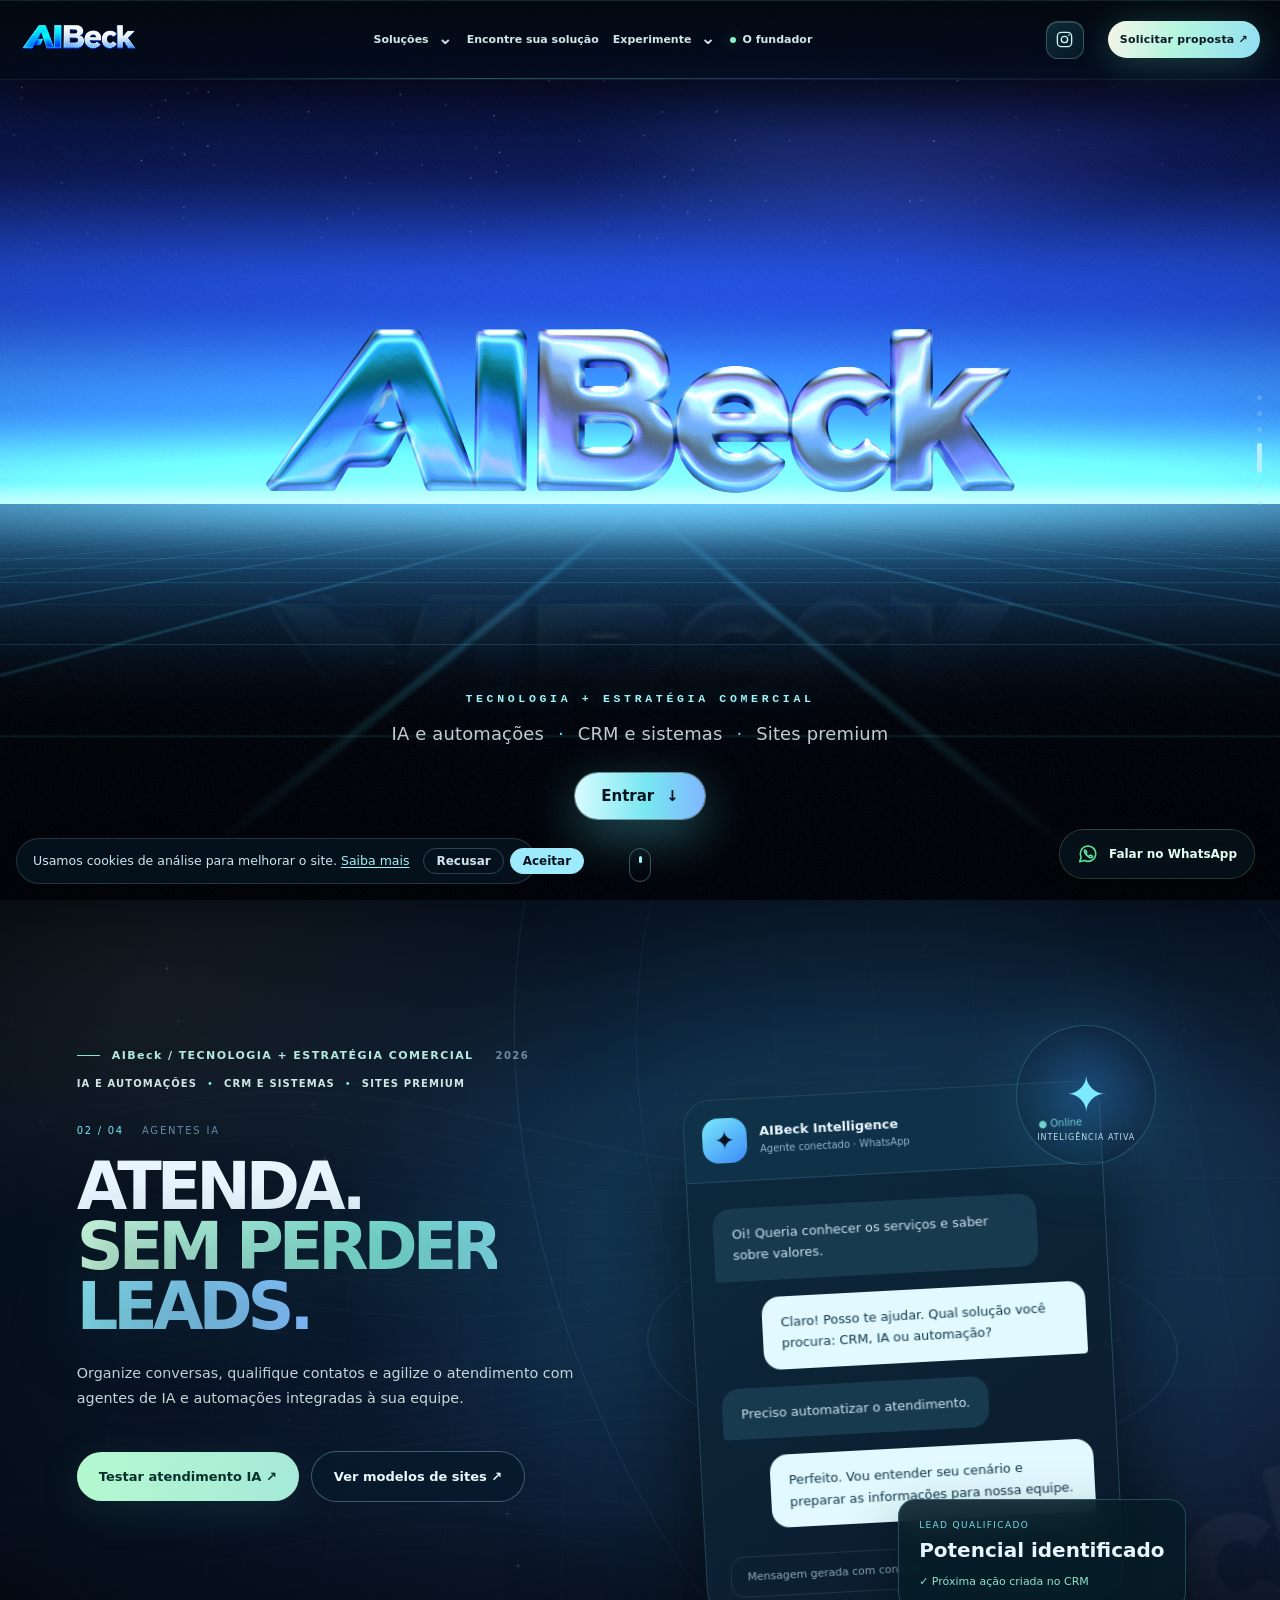
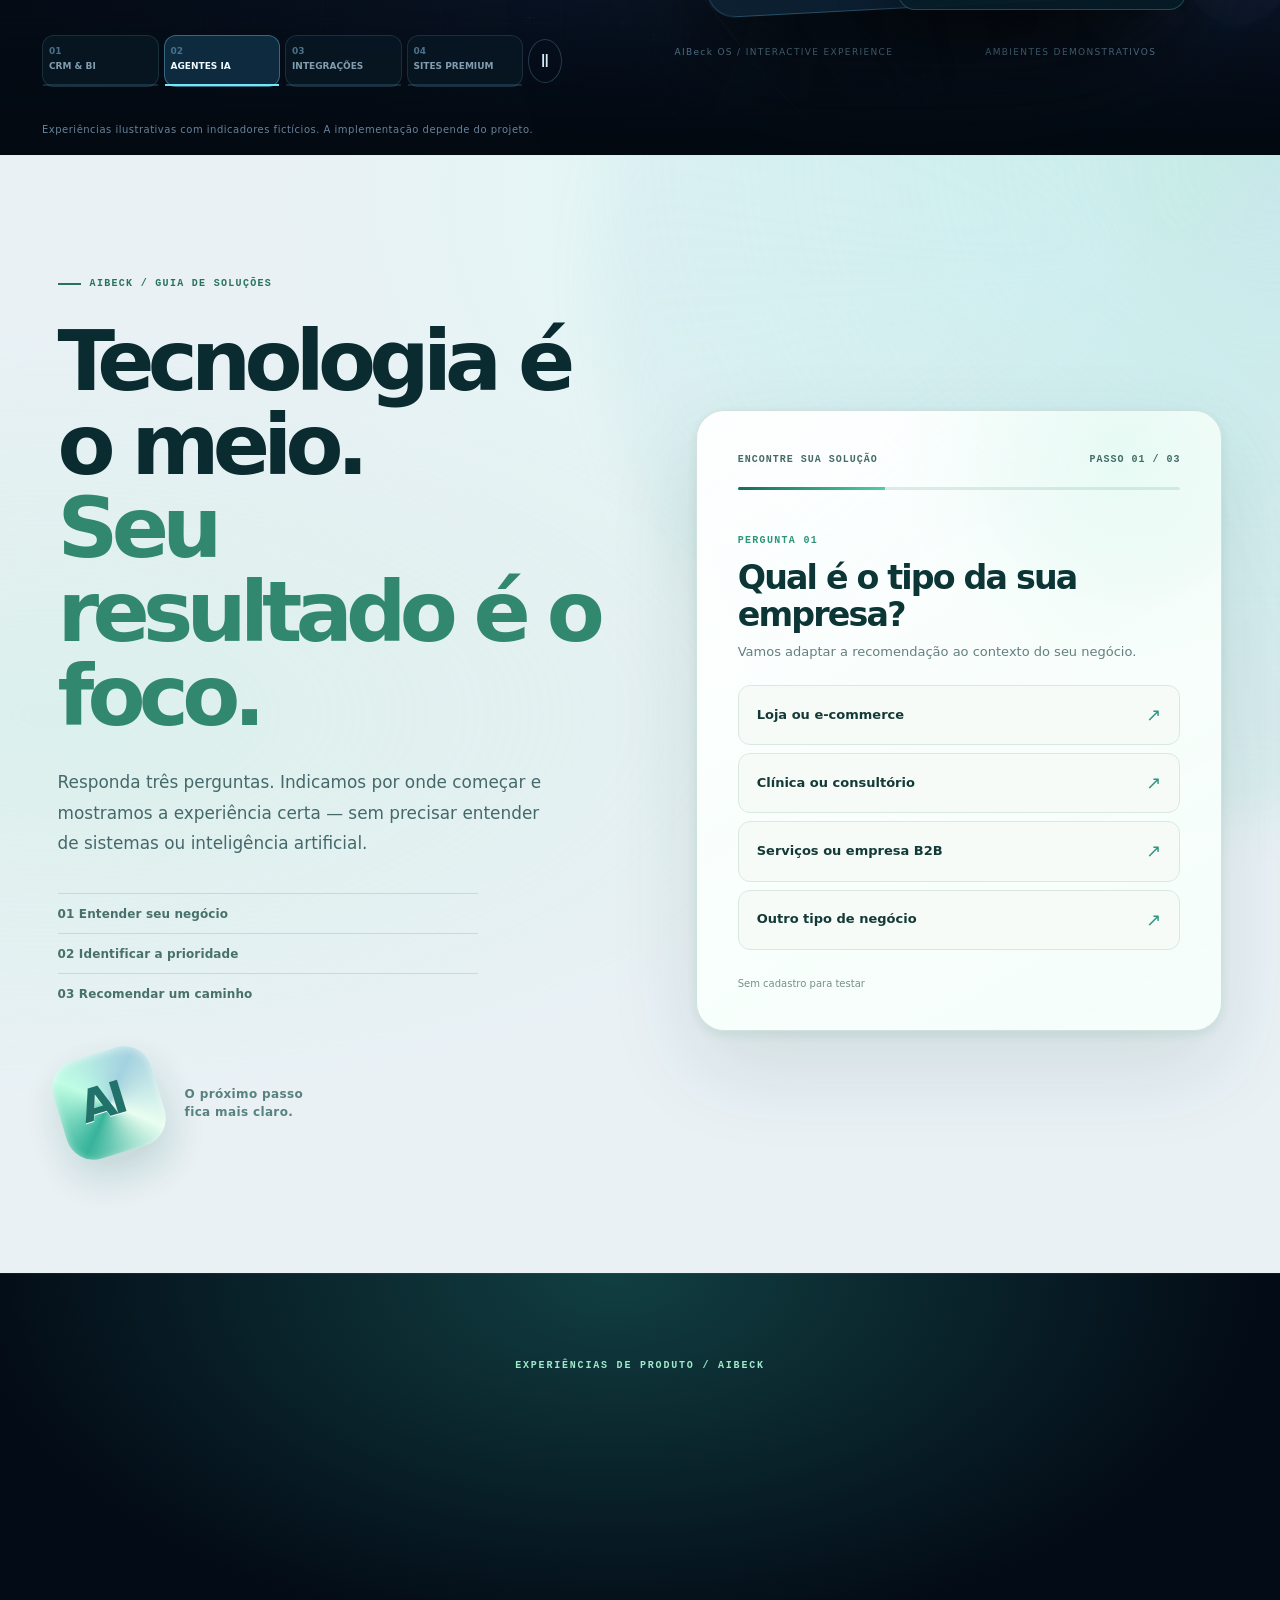
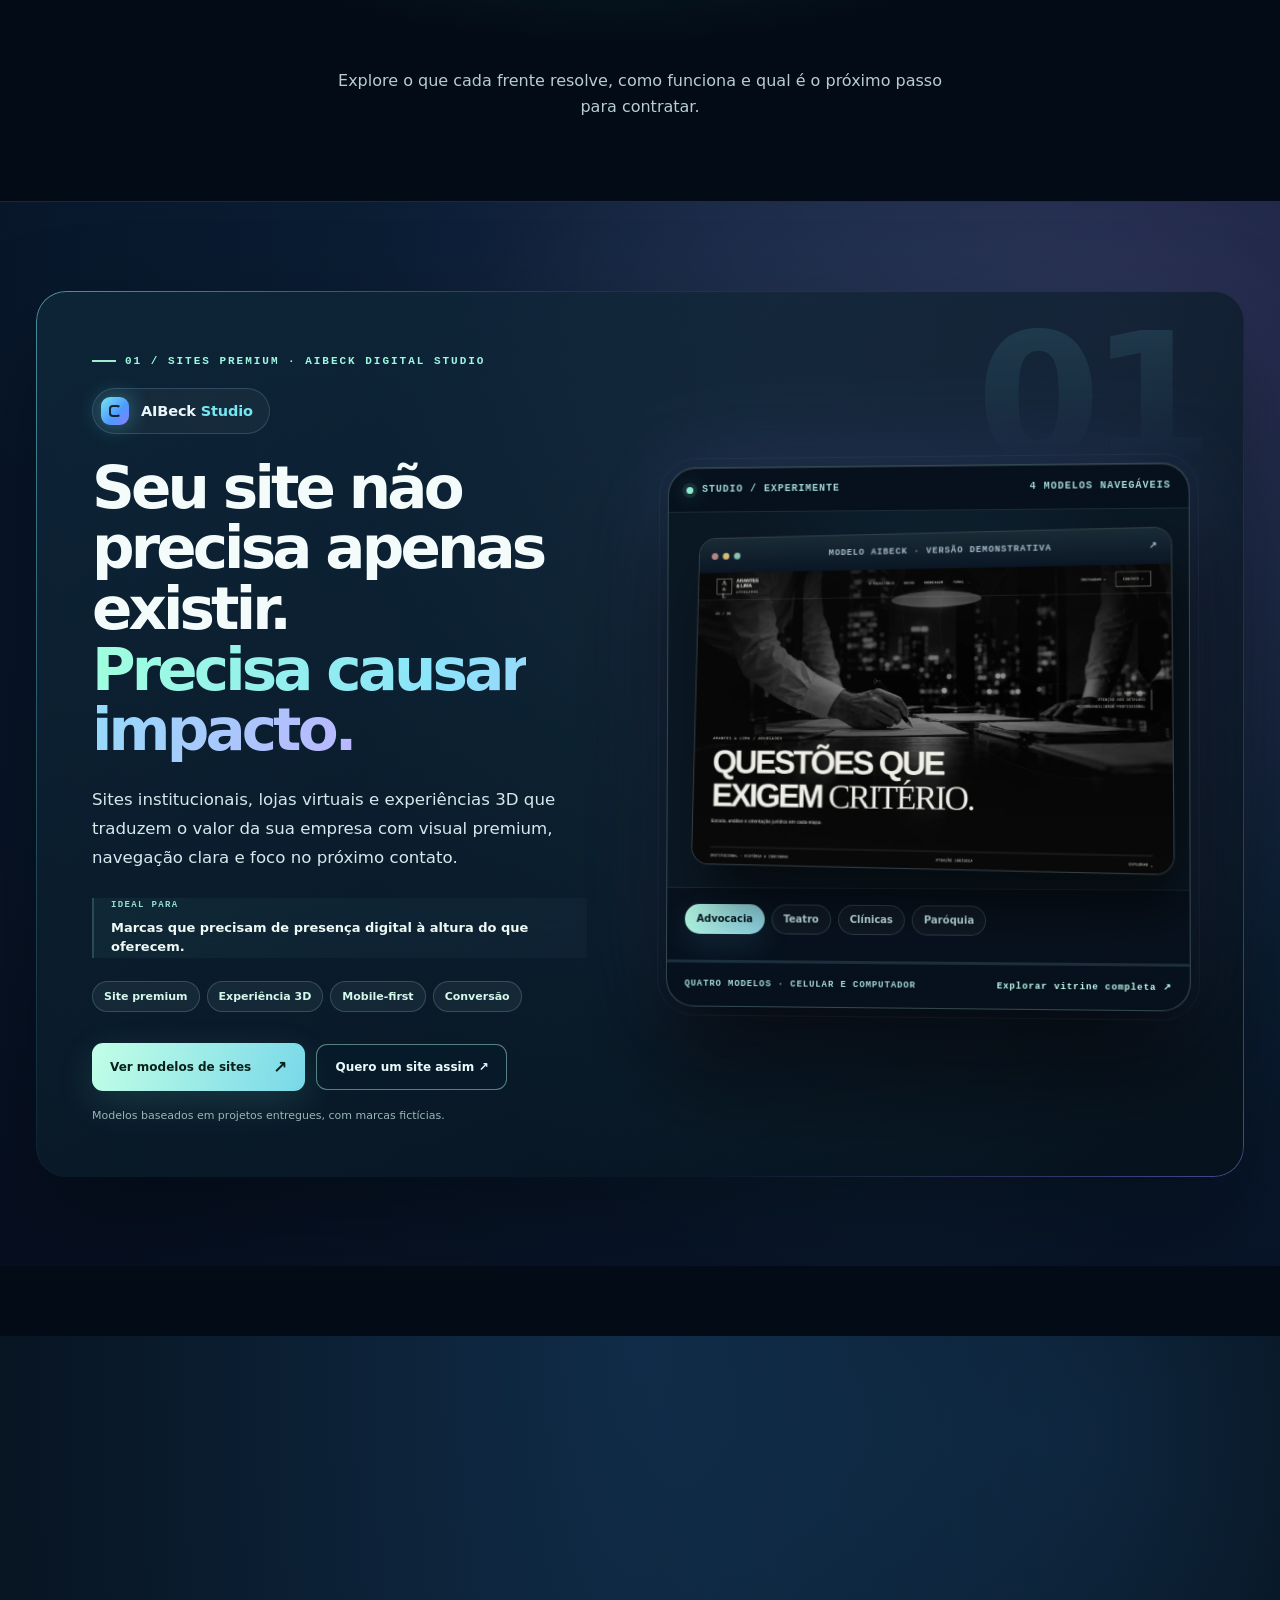
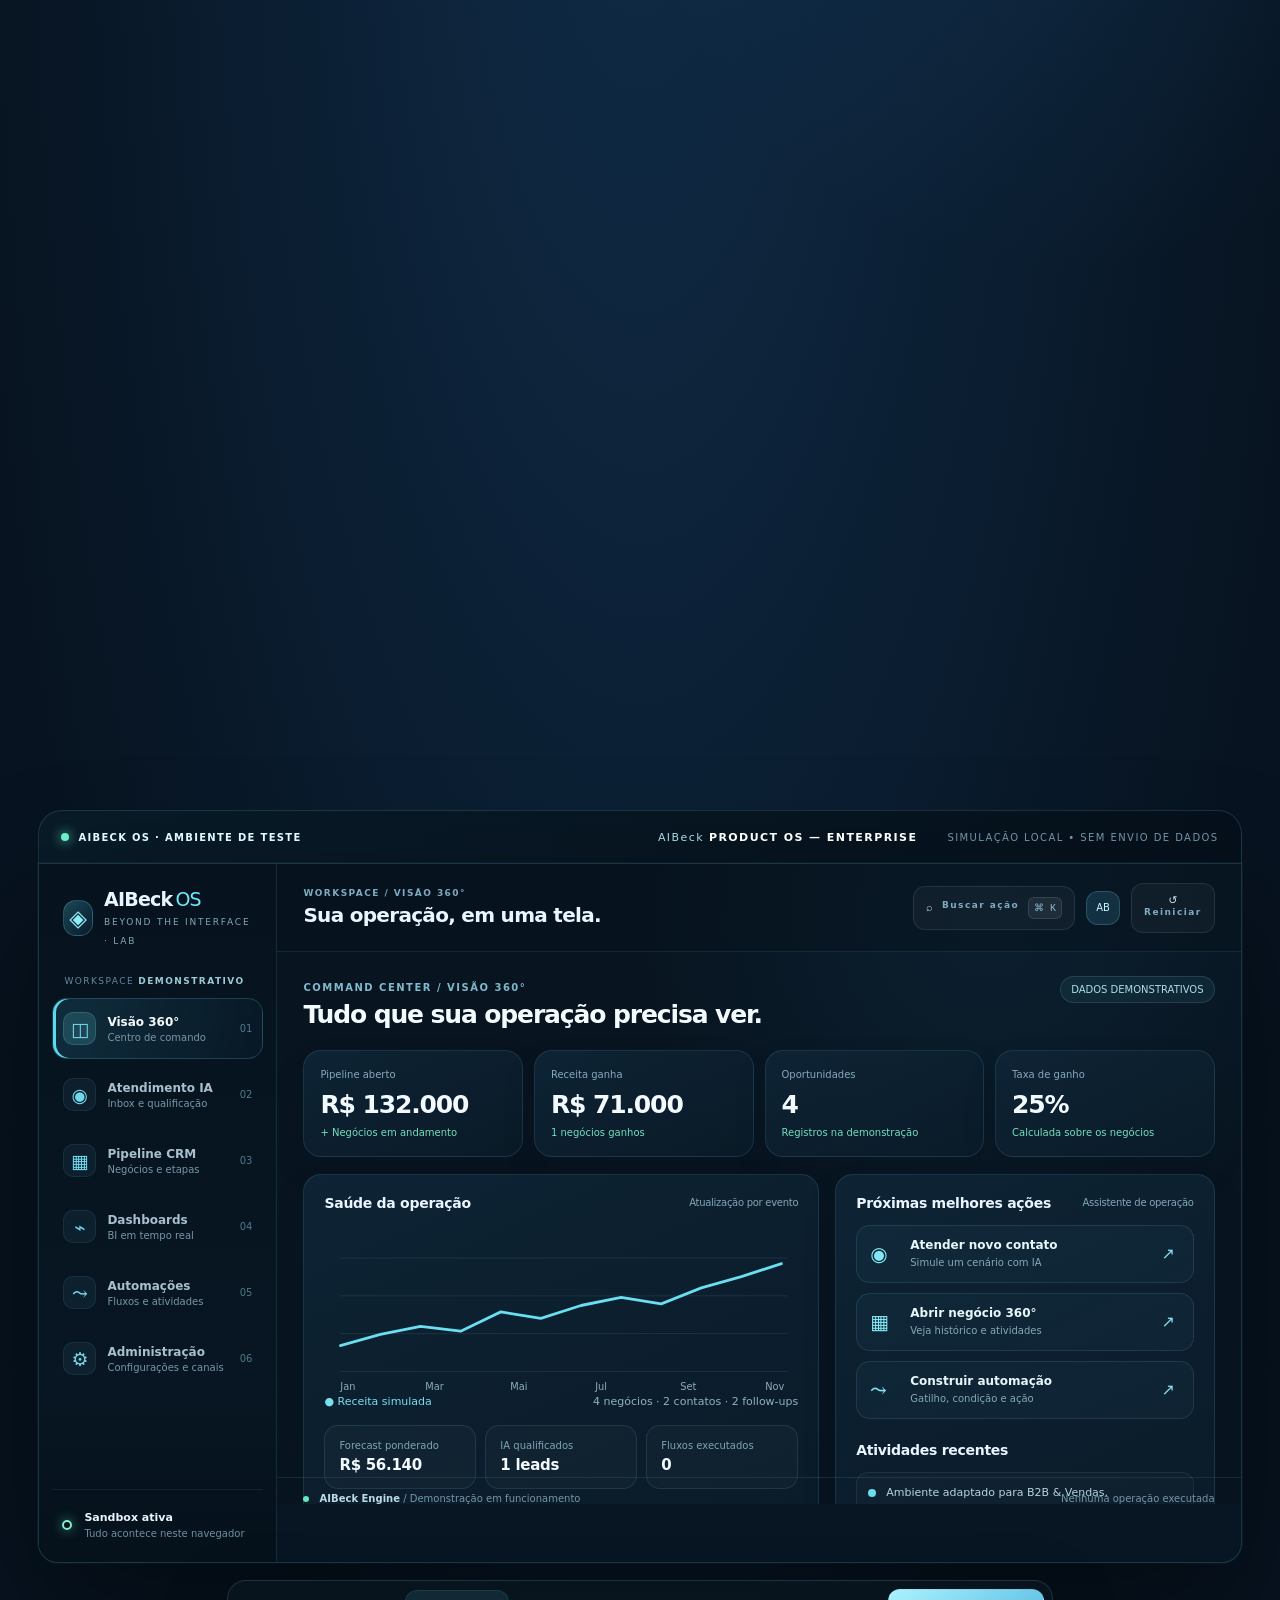
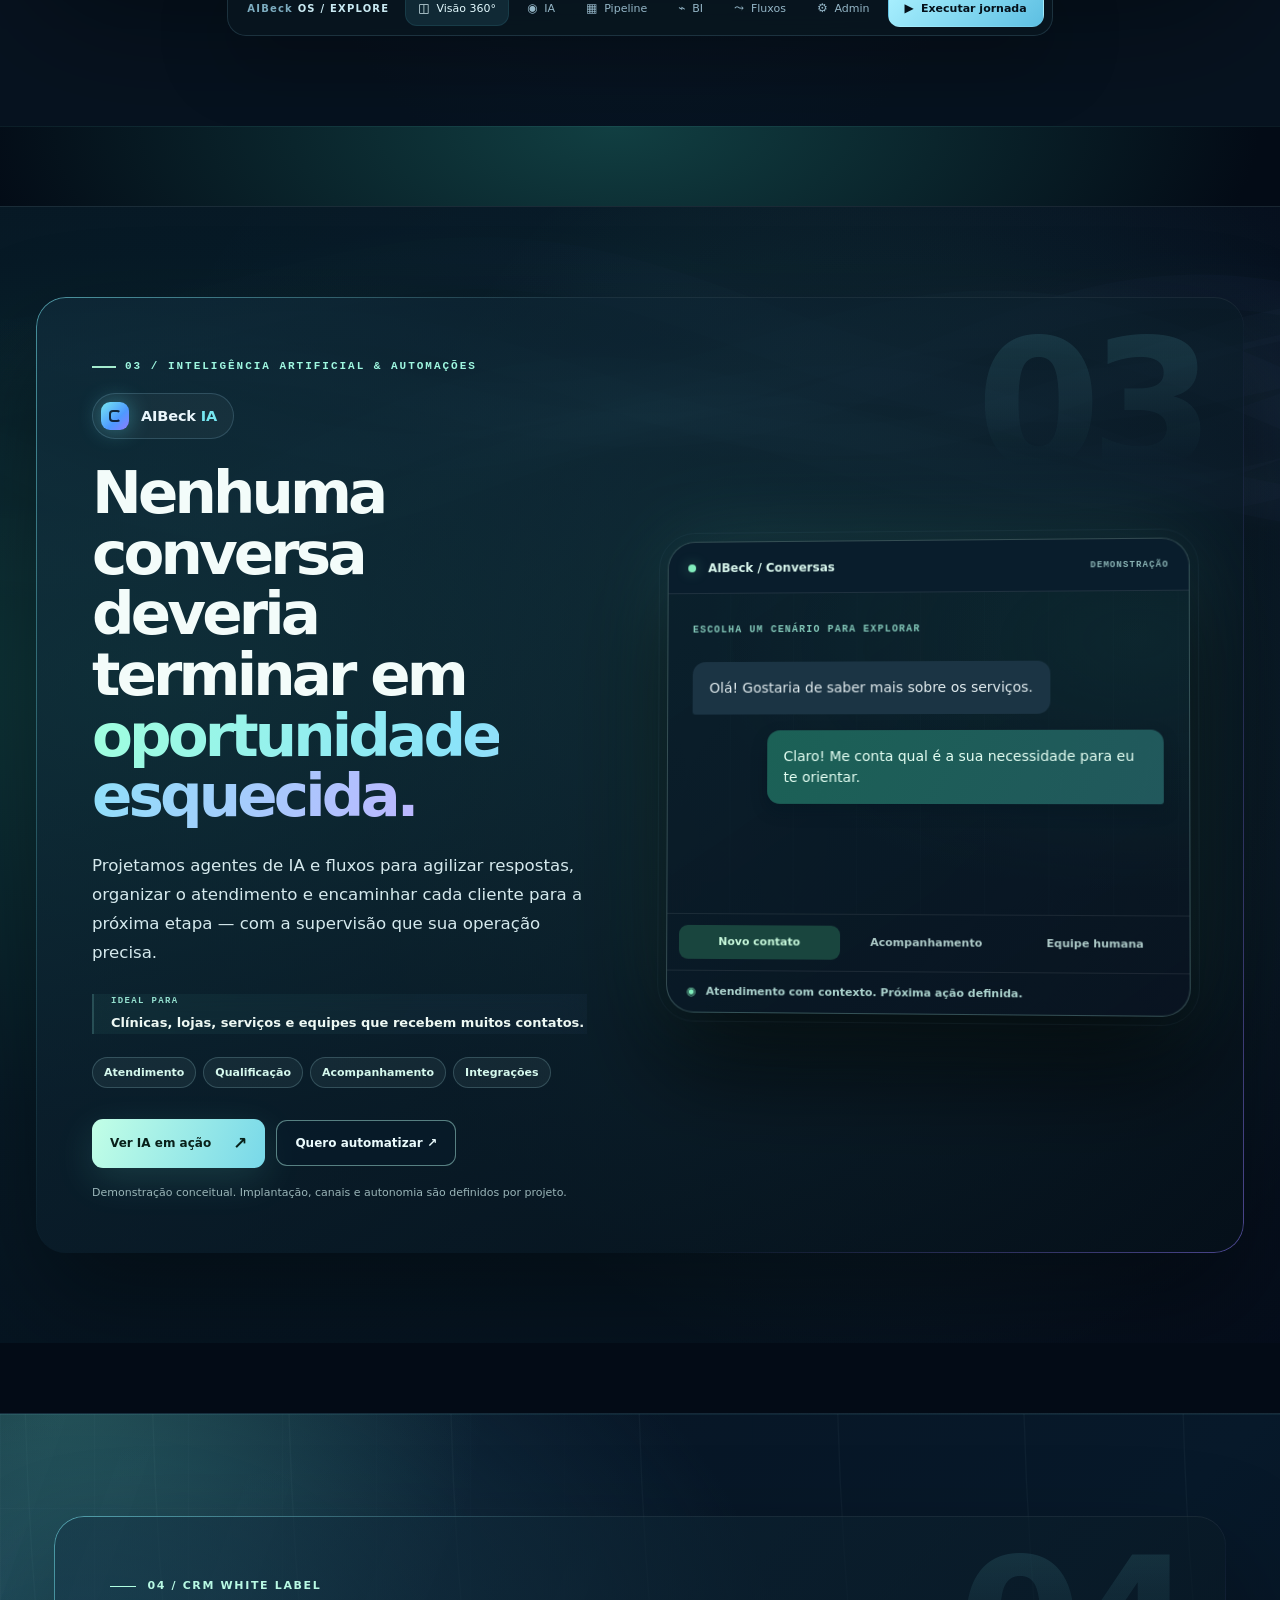
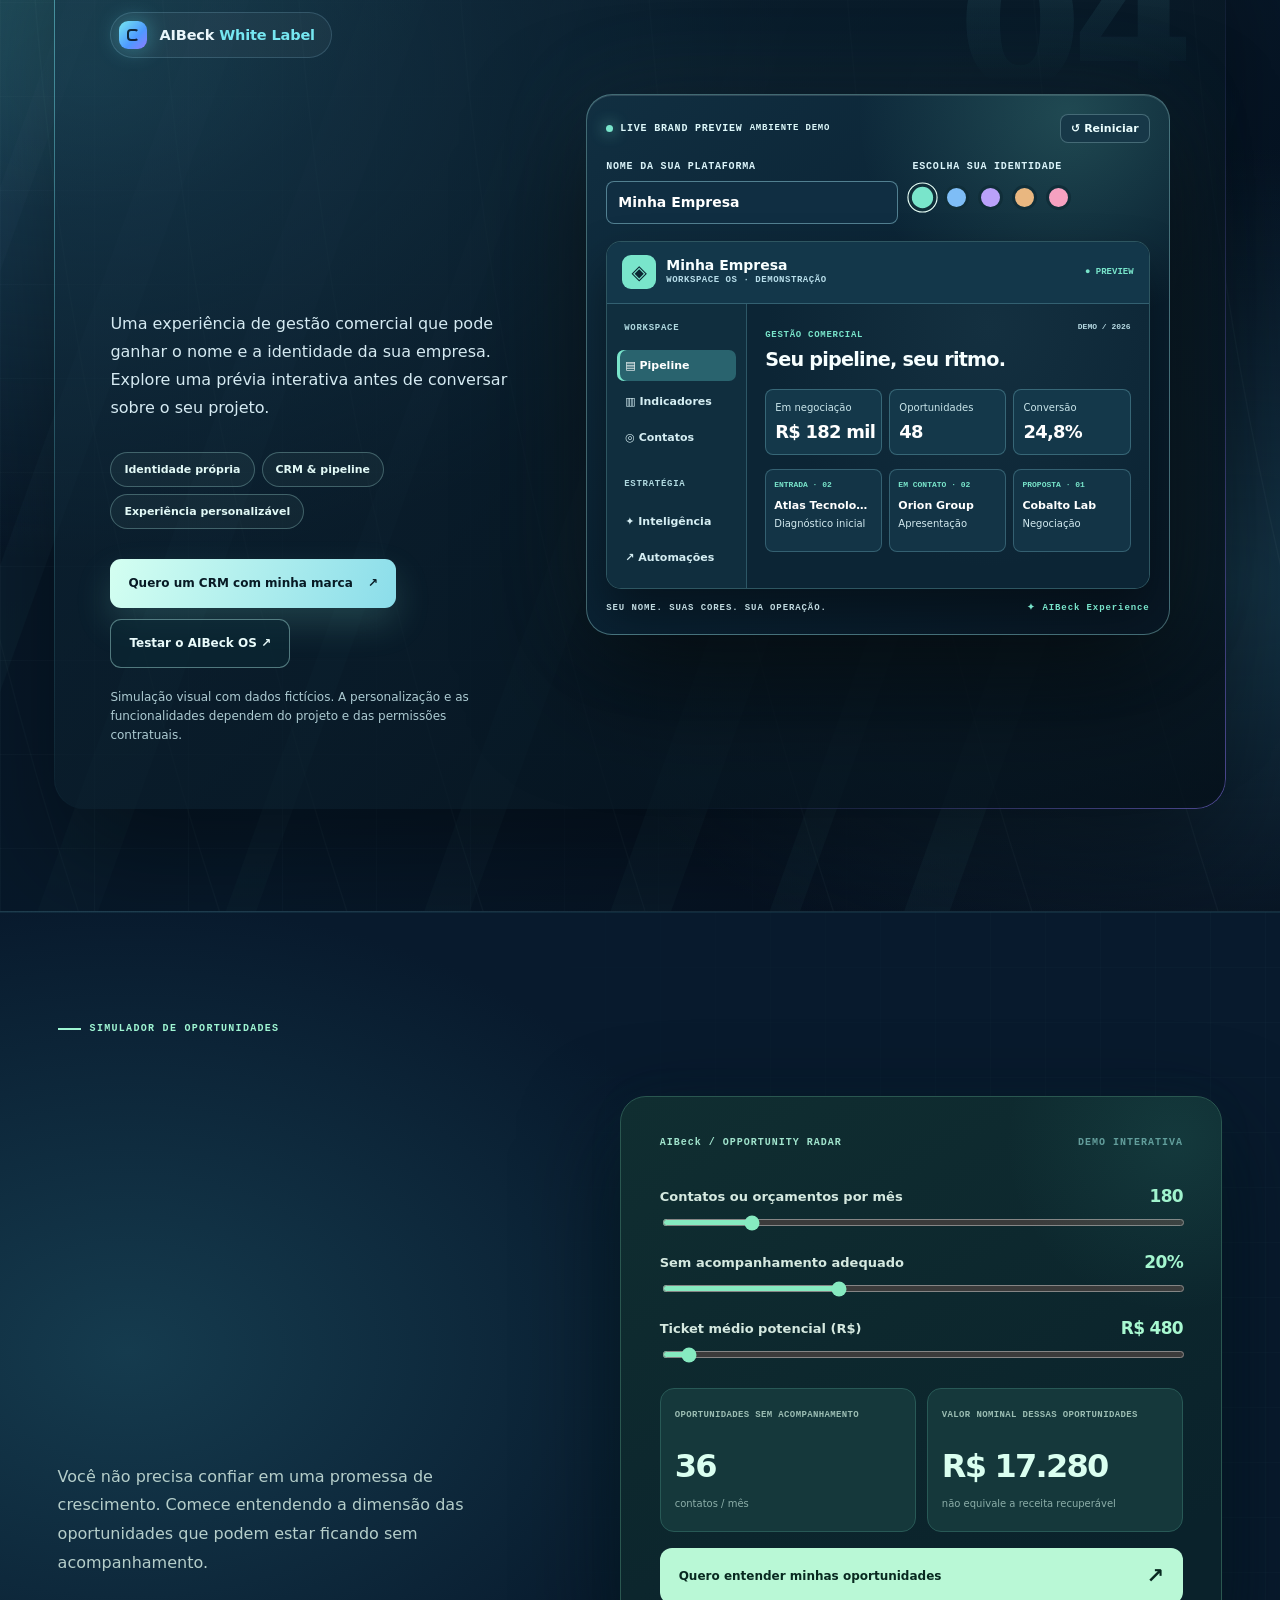
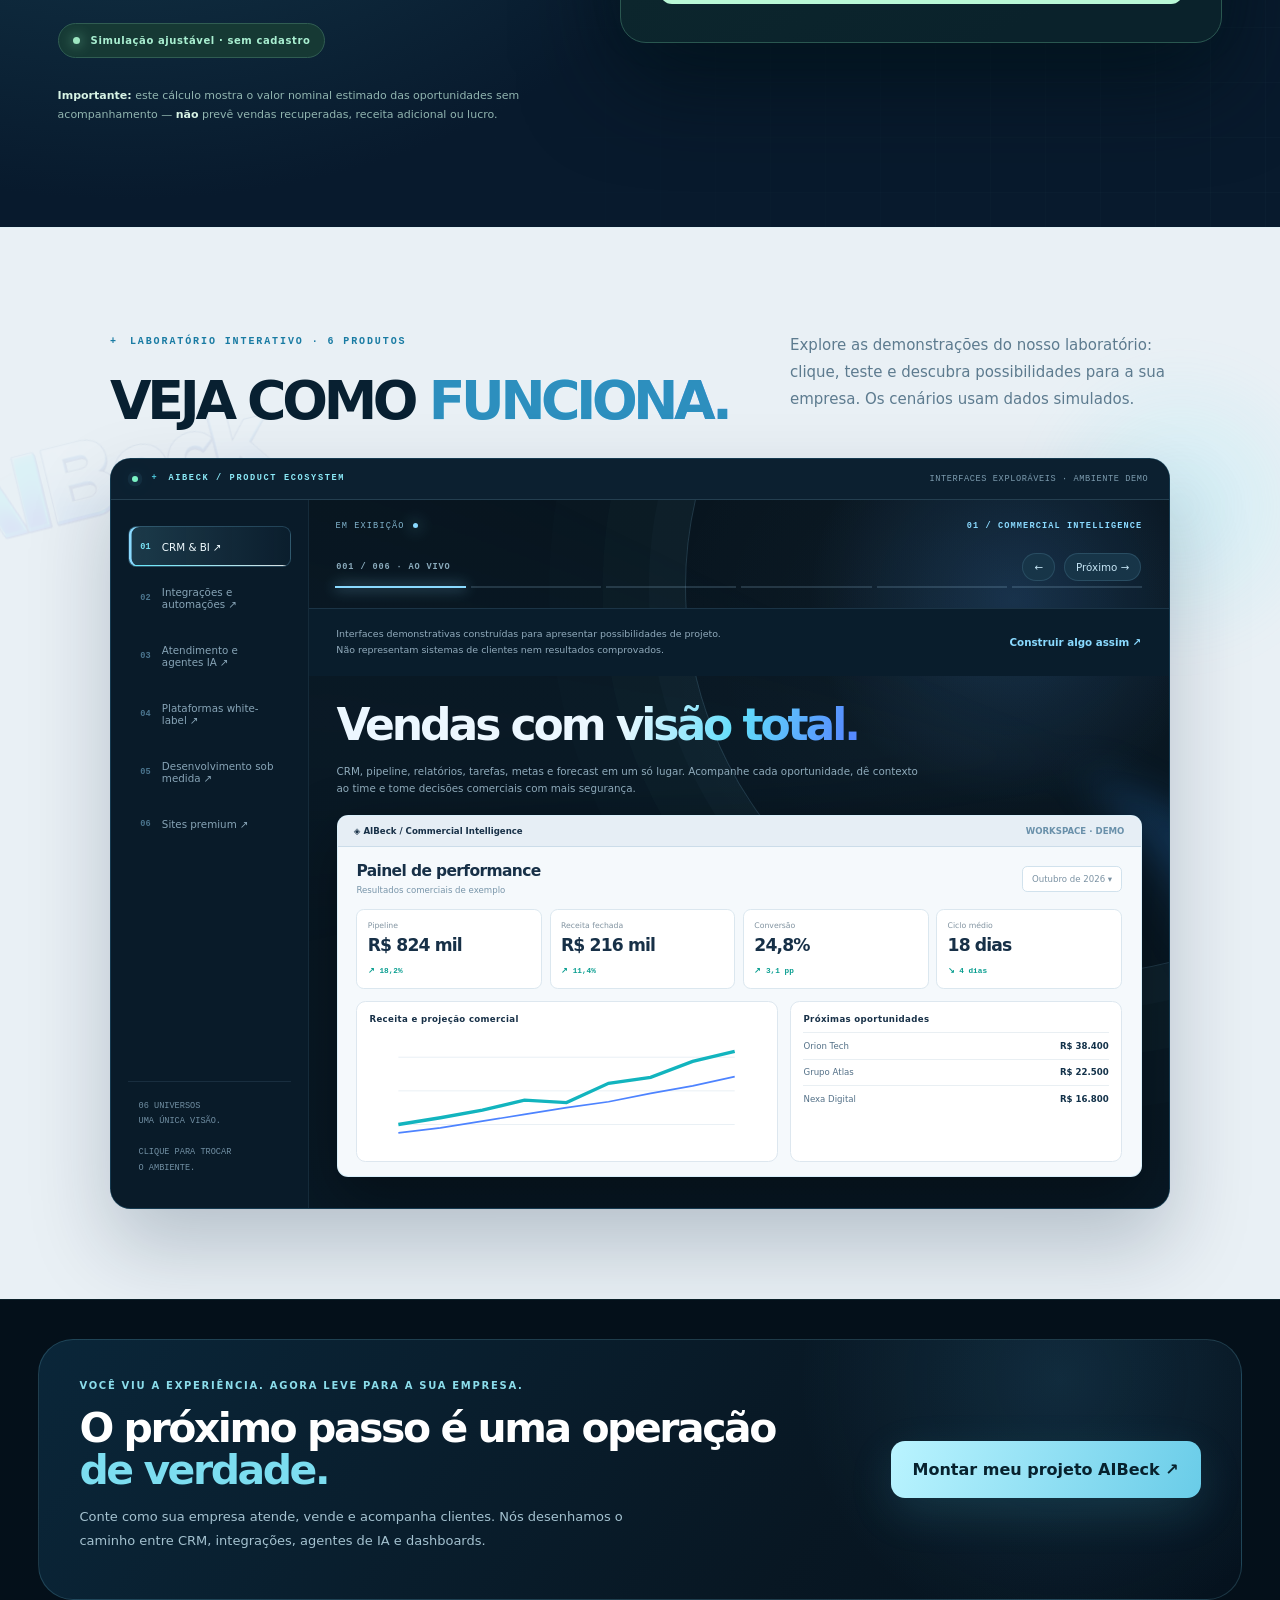
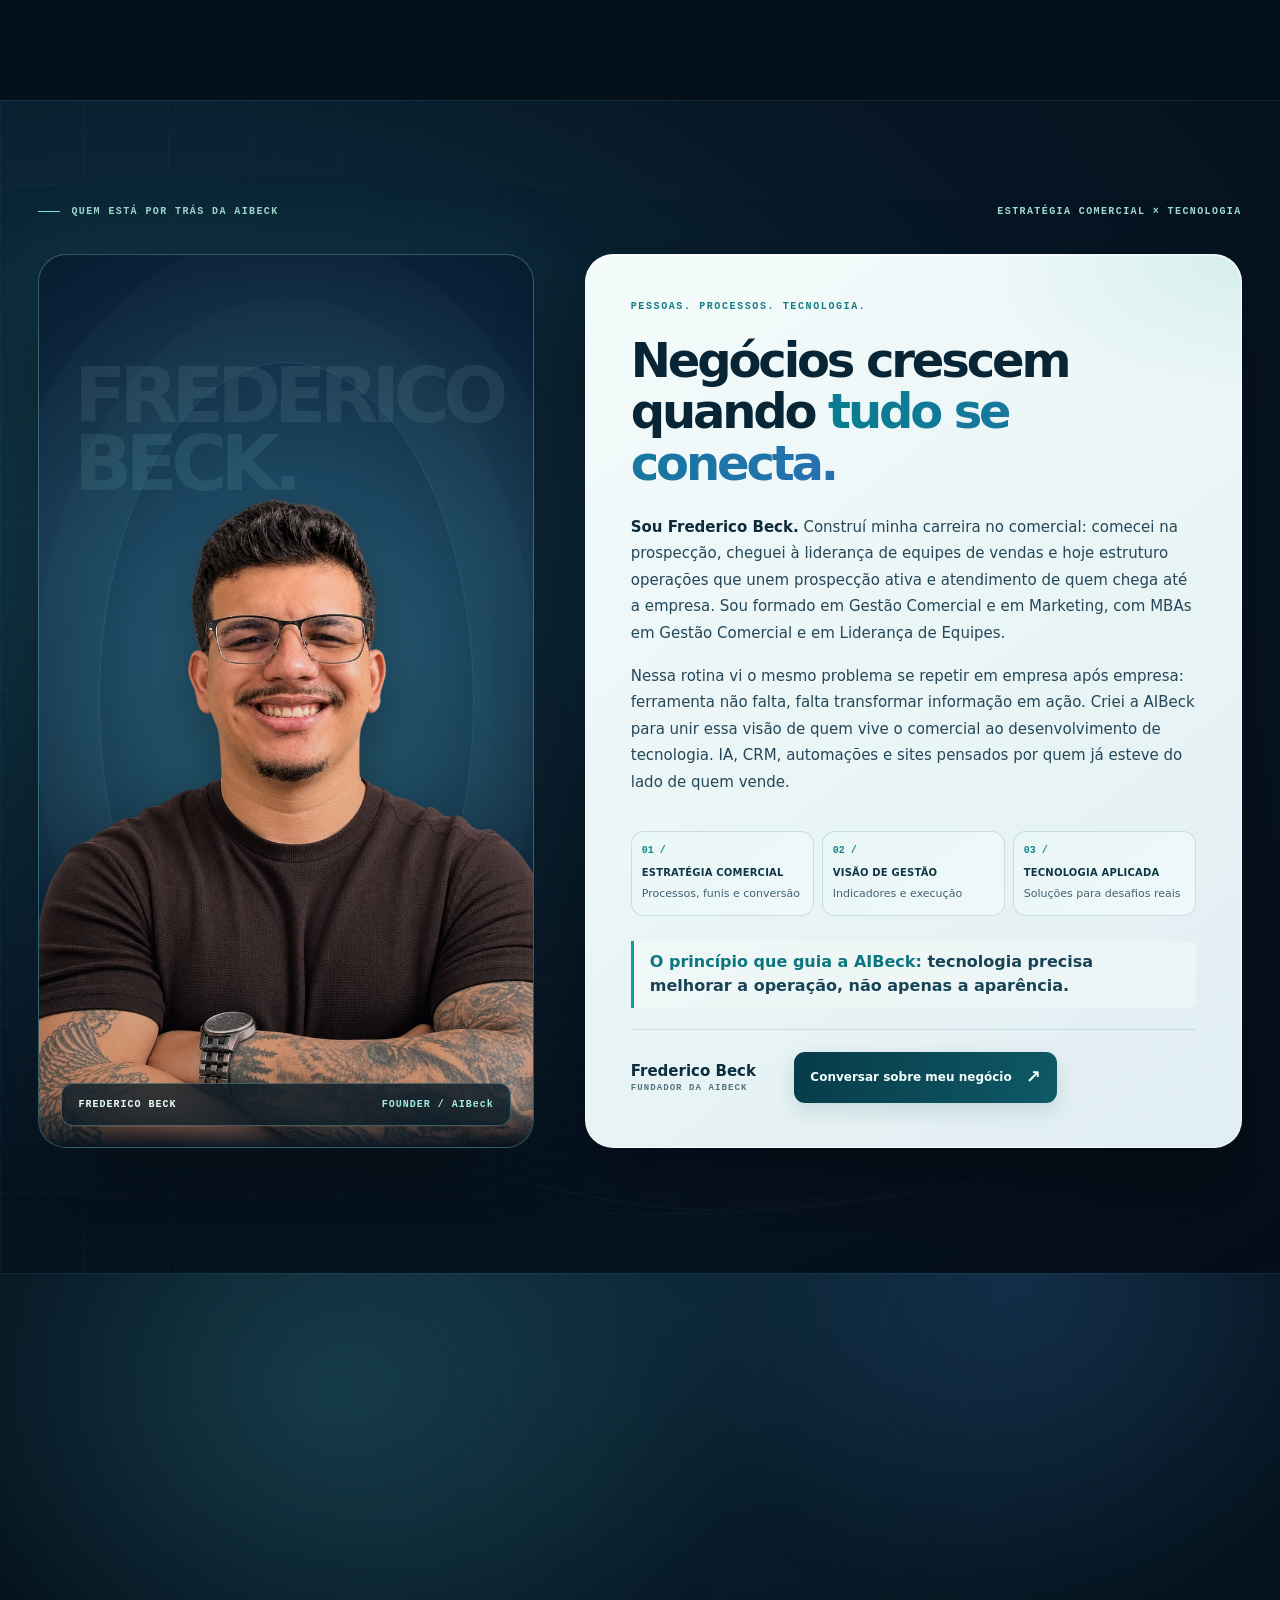
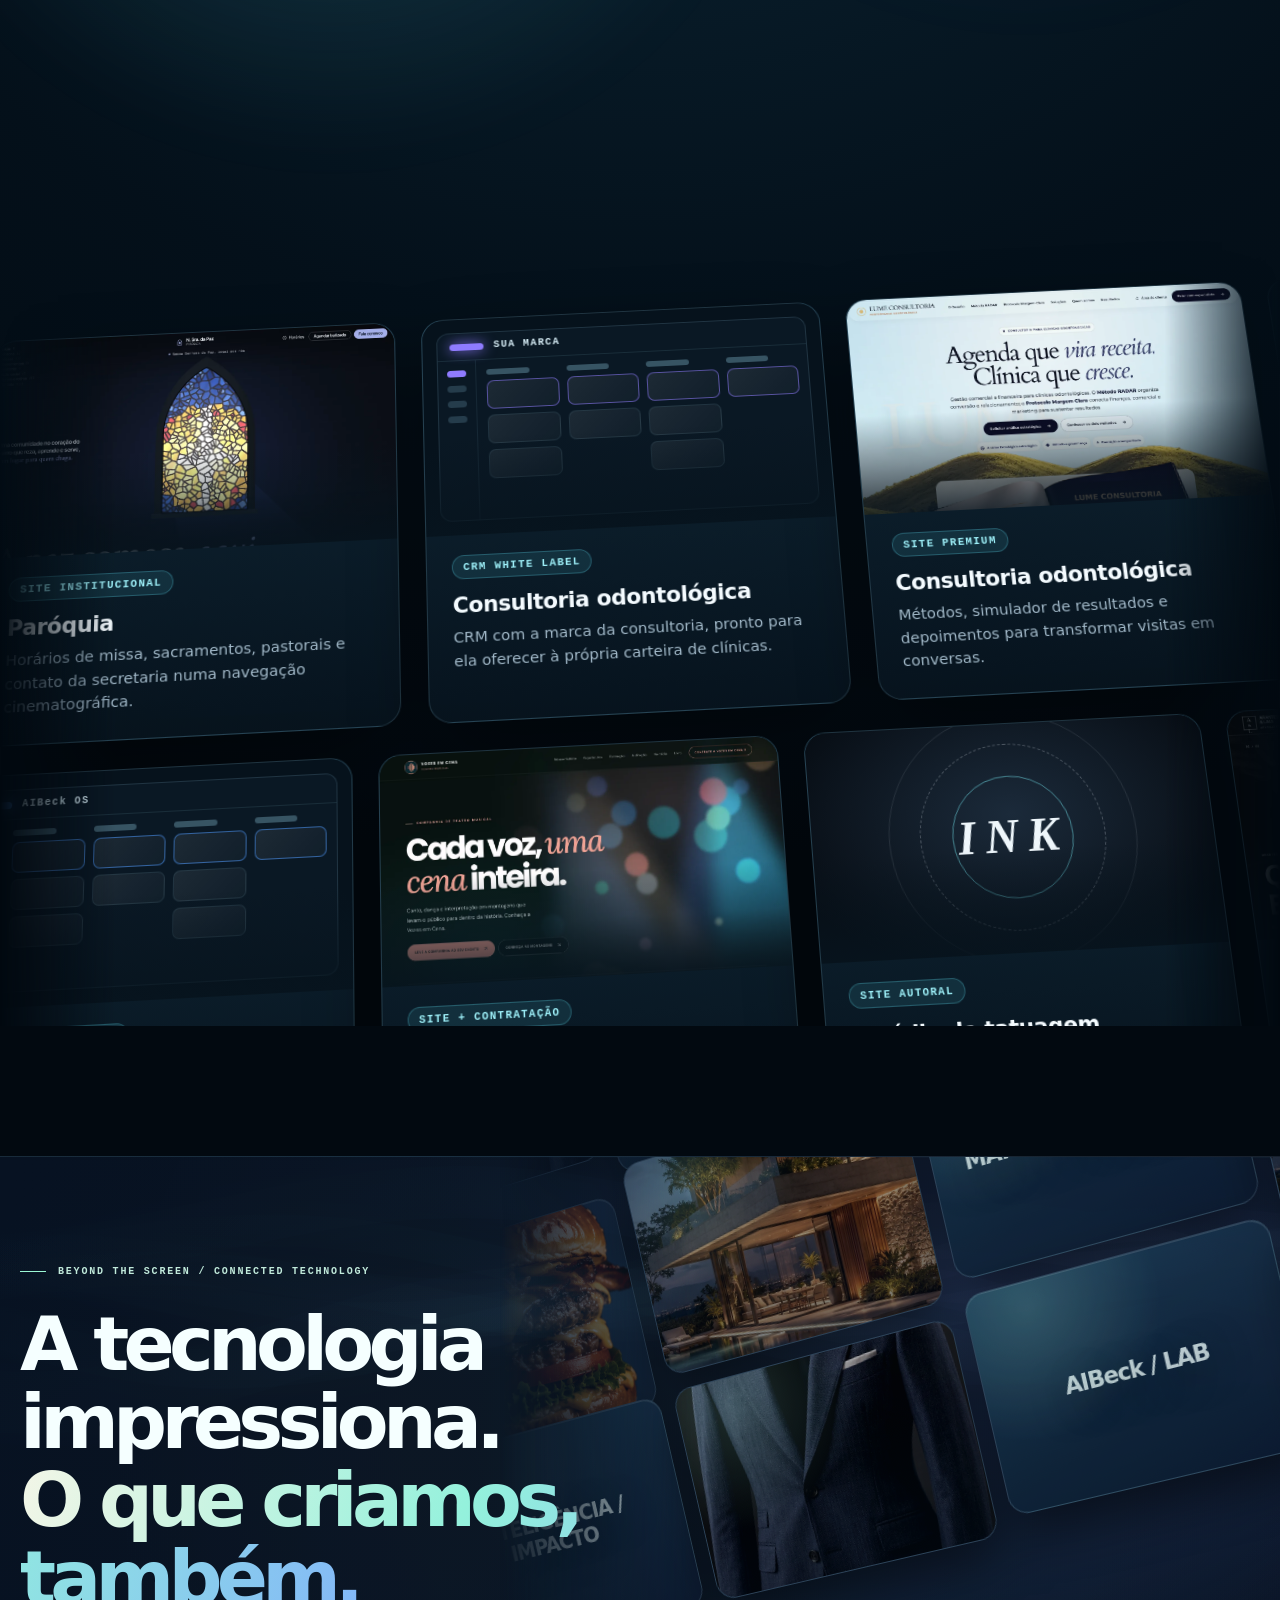
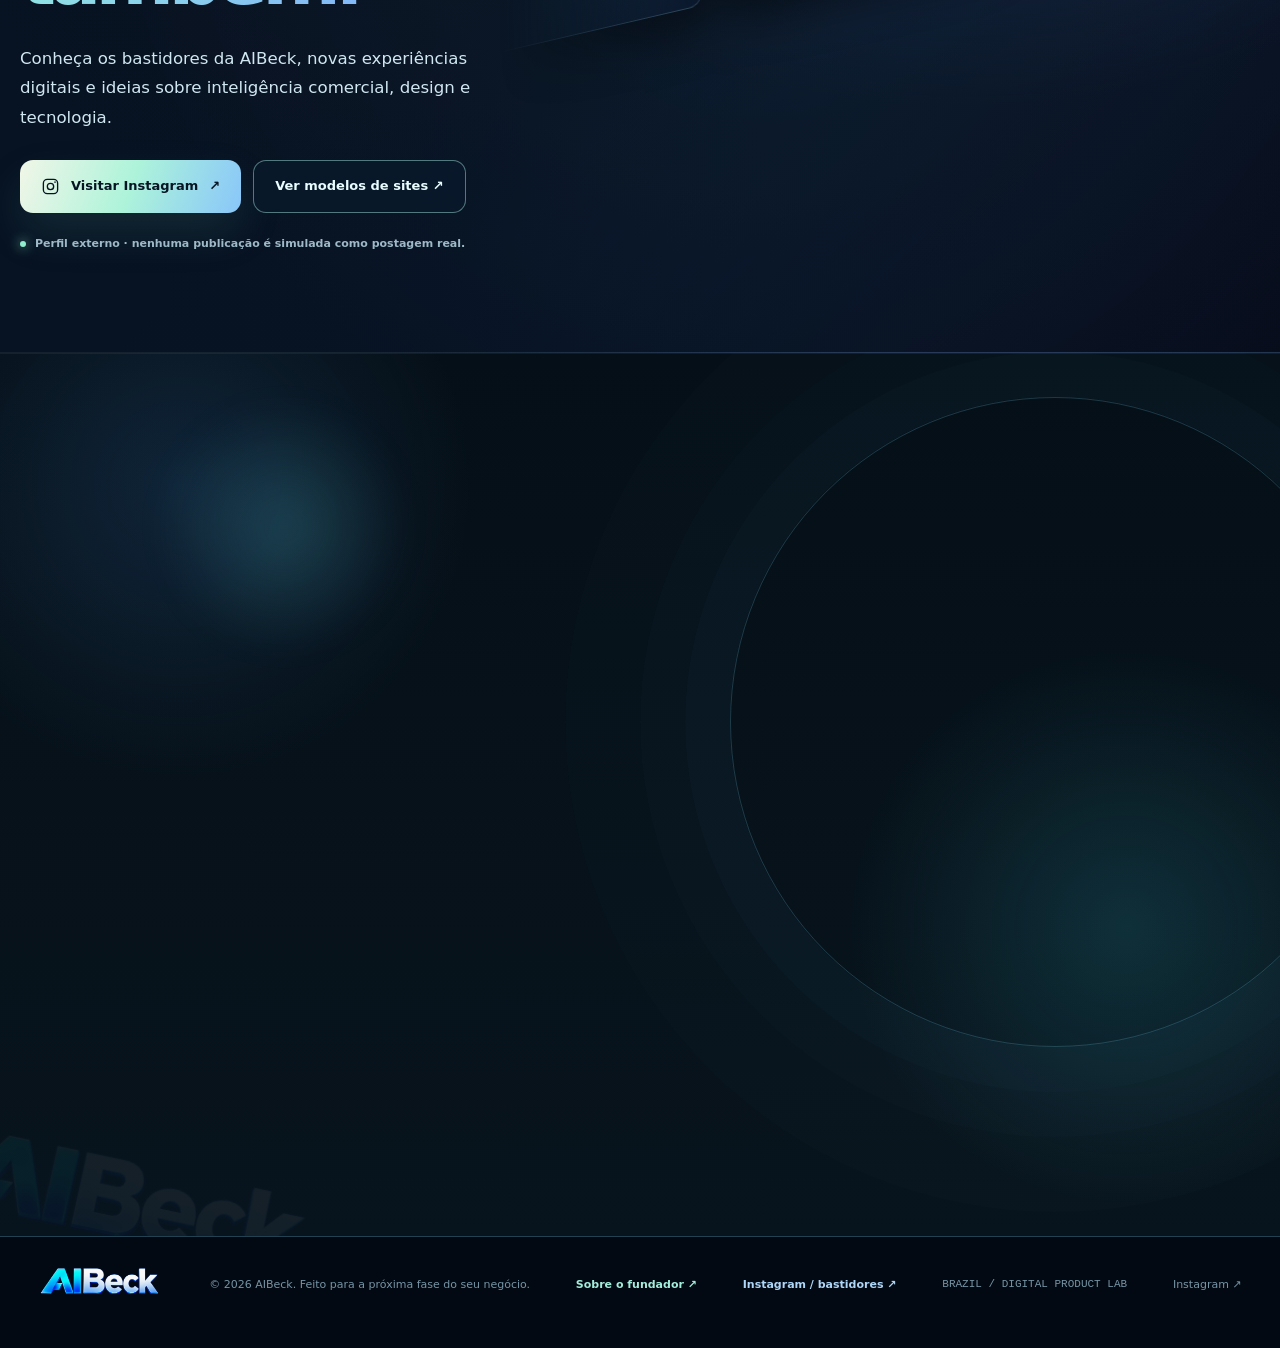
==== commit 646ba10d: "Ícone da aba com o "AI" do logo oficial - favicon.ico, favicon-32.png e apple-touch-icon.png (ícone " ====
--- a/site/index.html
+++ b/site/index.html
@@ -6,7 +6,9 @@
 <meta content="image/jpeg" property="og:image:type"/>
 <meta content="1200" property="og:image:width"/>
 <meta content="630" property="og:image:height"/>
-<meta content="Logo AIBeck em metal cromado sobre horizonte azul" property="og:image:alt"/><link href="favicon.svg" rel="icon" type="image/svg+xml"/><script type="application/ld+json">{"@context":"https://schema.org","@type":"Organization","name":"AIBeck","description":"Soluções tecnológicas em CRM, IA, integrações, automações e plataformas digitais","sameAs":["https://www.instagram.com/ai.beck_/"],"areaServed":"BR"}</script><link href="assets/site.css" rel="stylesheet"/><link href="assets/signature3.css" rel="stylesheet"/><link href="assets/reference4.css" rel="stylesheet"/><link href="assets/aibeck5.css" rel="stylesheet"/><link href="assets/ultra6.css" rel="stylesheet"/><link href="assets/ultra8.css" rel="stylesheet"/><link href="assets/ultra9.css" rel="stylesheet"/><link href="assets/ab10.css" rel="stylesheet"/>
+<meta content="Logo AIBeck em metal cromado sobre horizonte azul" property="og:image:alt"/><link rel="icon" href="favicon-32.png" type="image/png" sizes="32x32"/>
+<link rel="icon" href="favicon.ico" sizes="any"/>
+<link rel="apple-touch-icon" href="apple-touch-icon.png"/><script type="application/ld+json">{"@context":"https://schema.org","@type":"Organization","name":"AIBeck","description":"Soluções tecnológicas em CRM, IA, integrações, automações e plataformas digitais","sameAs":["https://www.instagram.com/ai.beck_/"],"areaServed":"BR"}</script><link href="assets/site.css" rel="stylesheet"/><link href="assets/signature3.css" rel="stylesheet"/><link href="assets/reference4.css" rel="stylesheet"/><link href="assets/aibeck5.css" rel="stylesheet"/><link href="assets/ultra6.css" rel="stylesheet"/><link href="assets/ultra8.css" rel="stylesheet"/><link href="assets/ultra9.css" rel="stylesheet"/><link href="assets/ab10.css" rel="stylesheet"/>
 <link href="assets/ab13.css" rel="stylesheet"/>
 <link href="assets/ab14.css" rel="stylesheet"/>
 <link href="assets/ab15.css" rel="stylesheet"/>
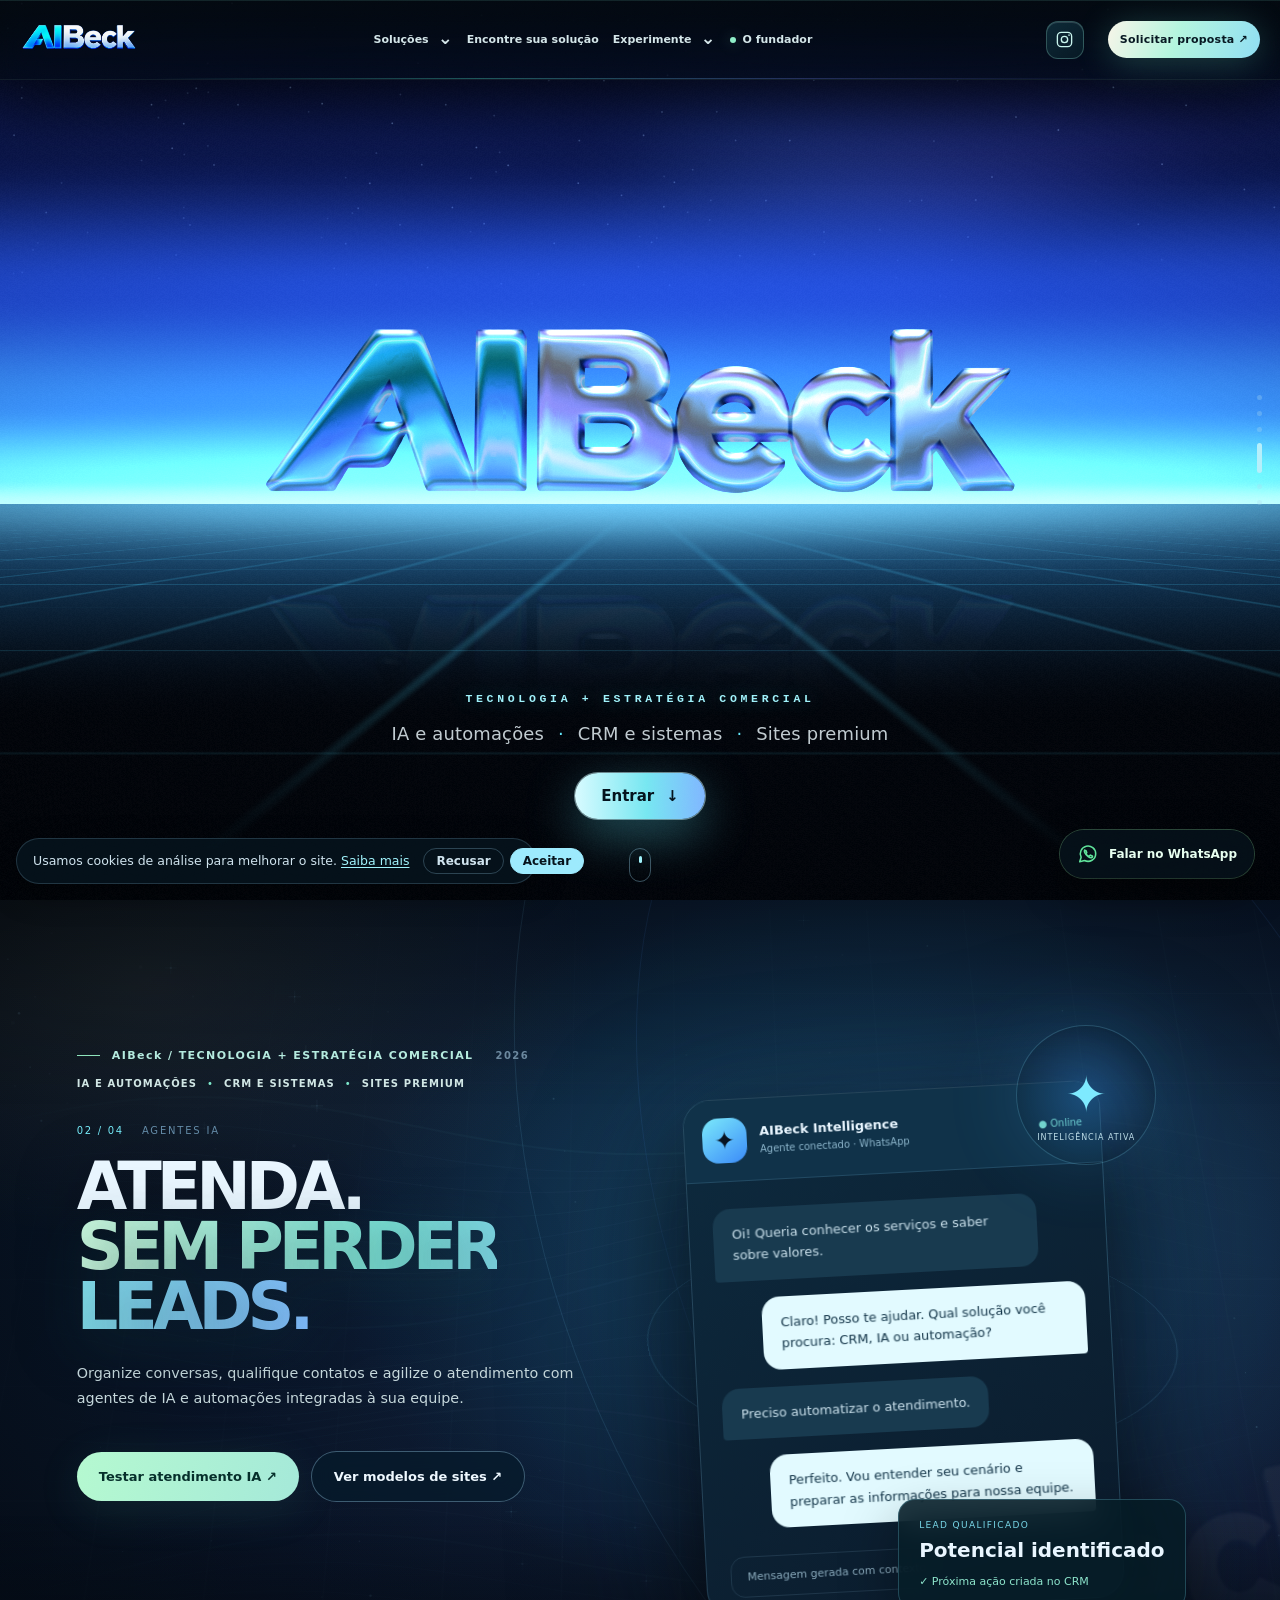
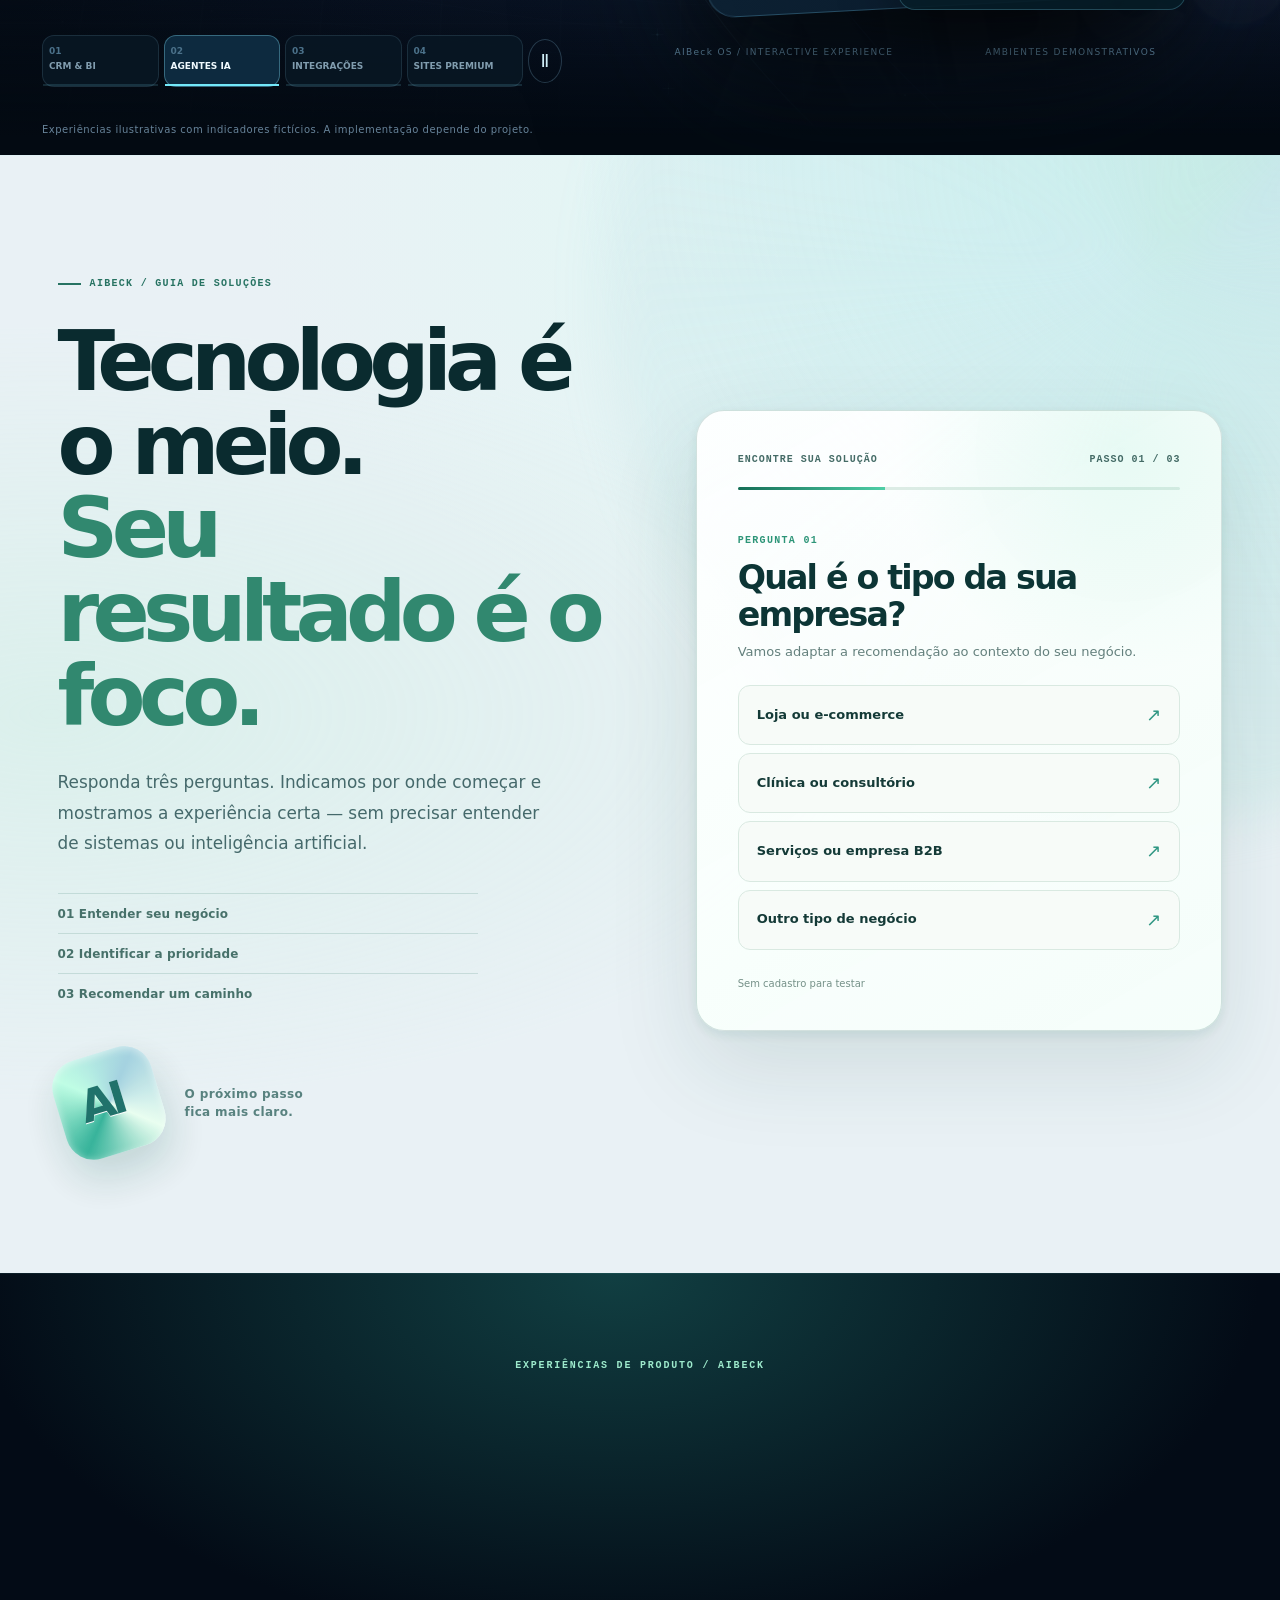
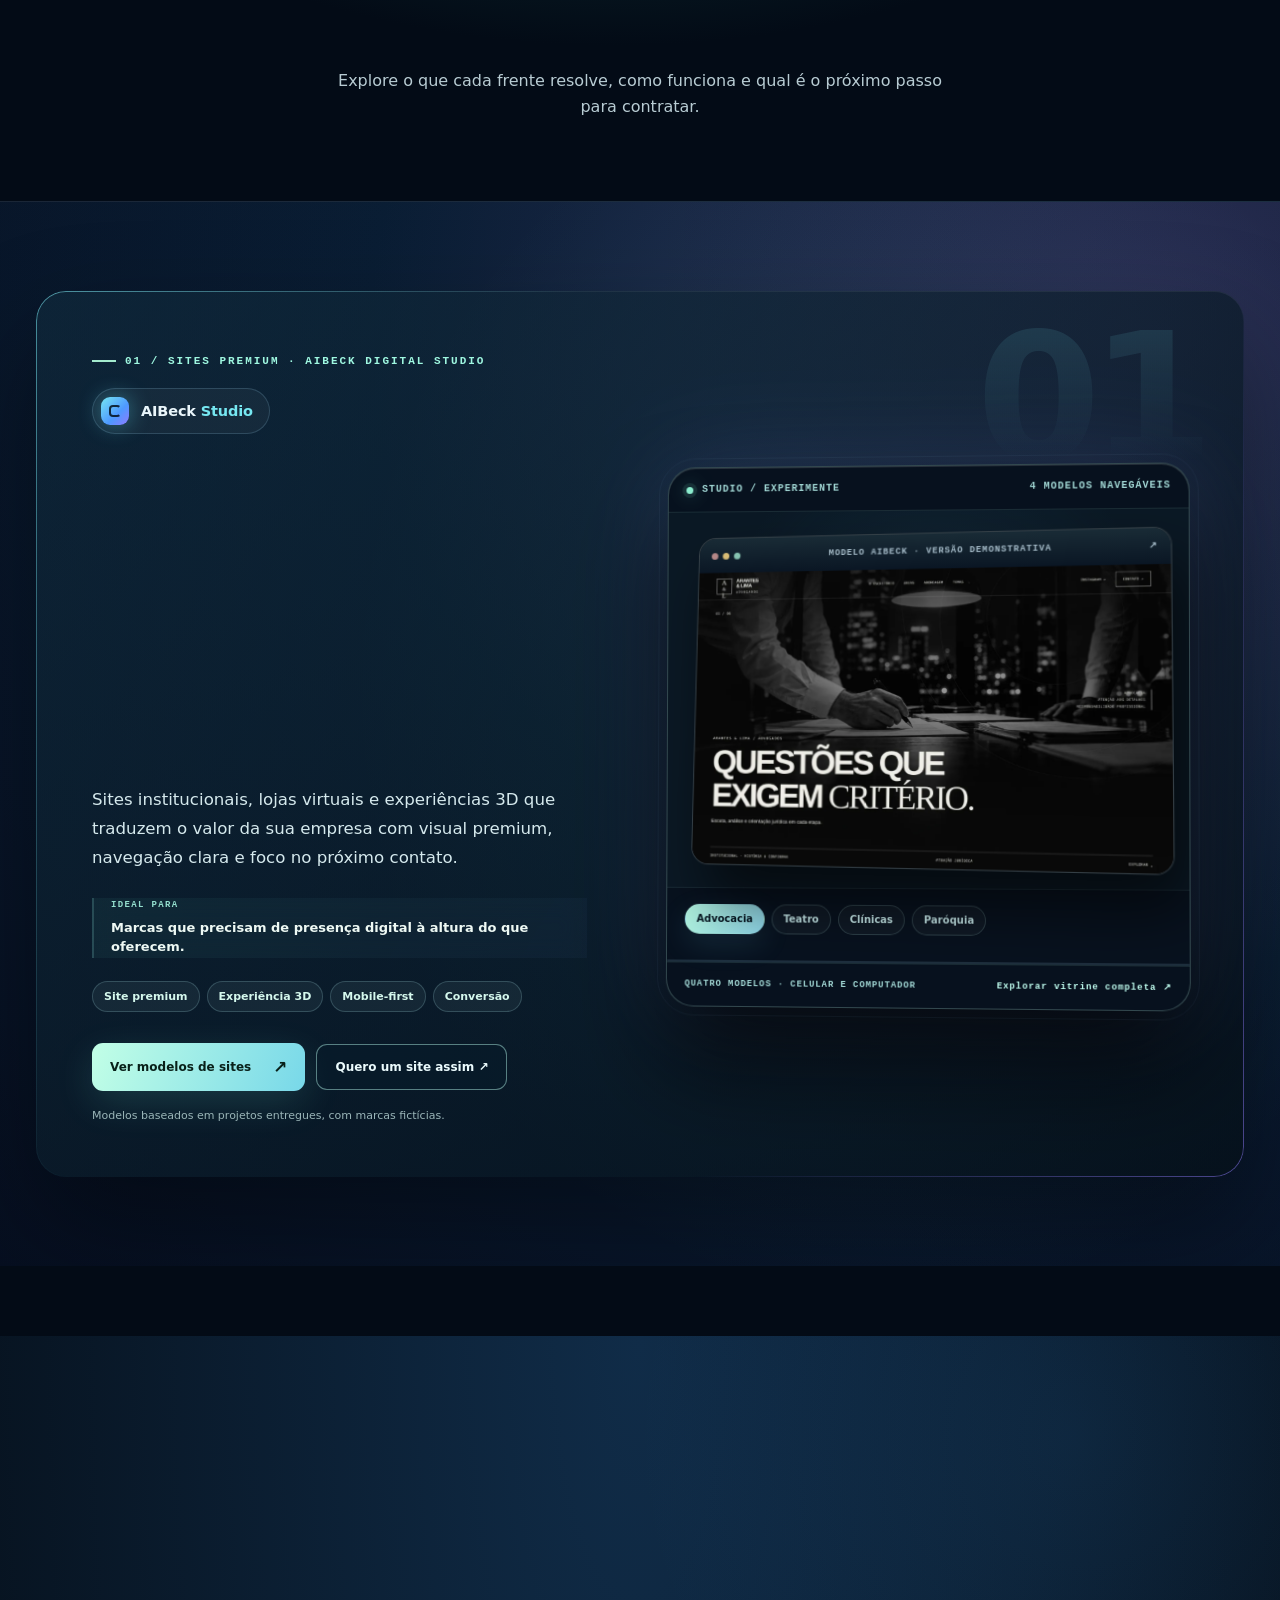
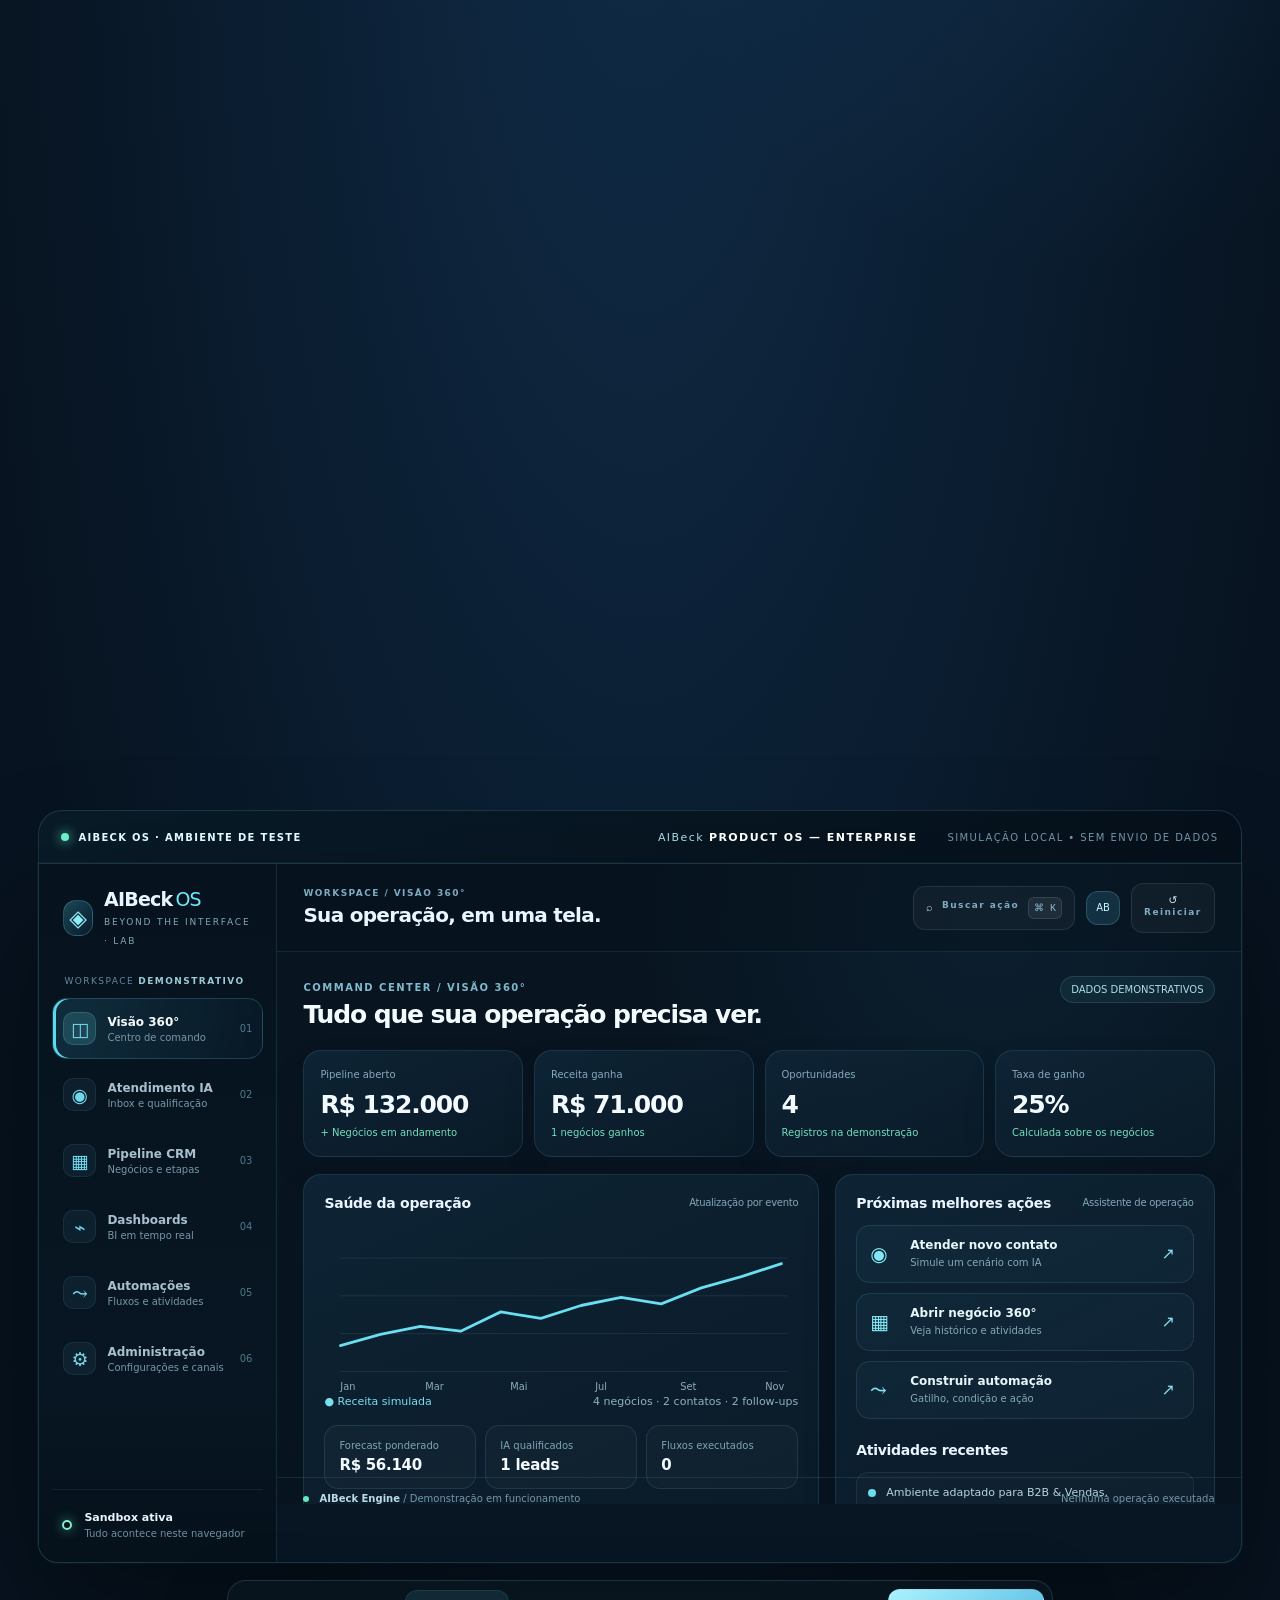
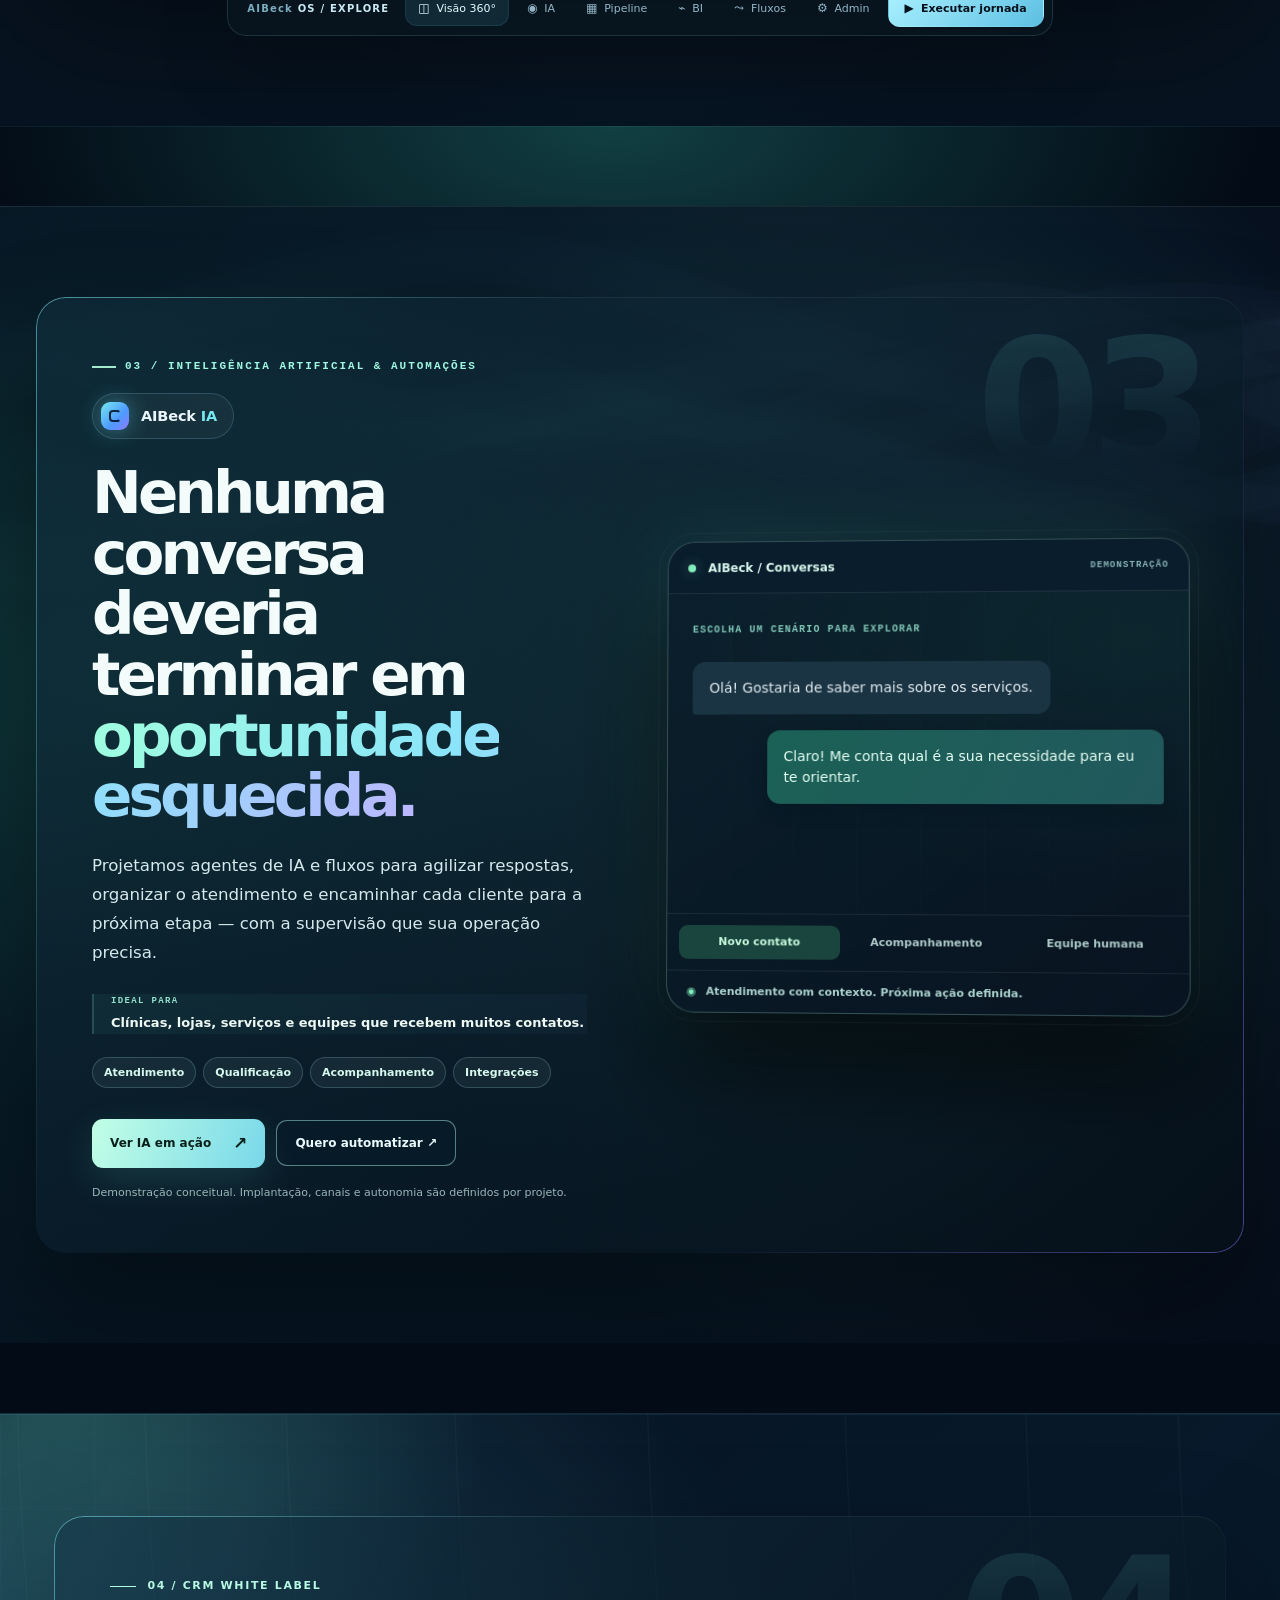
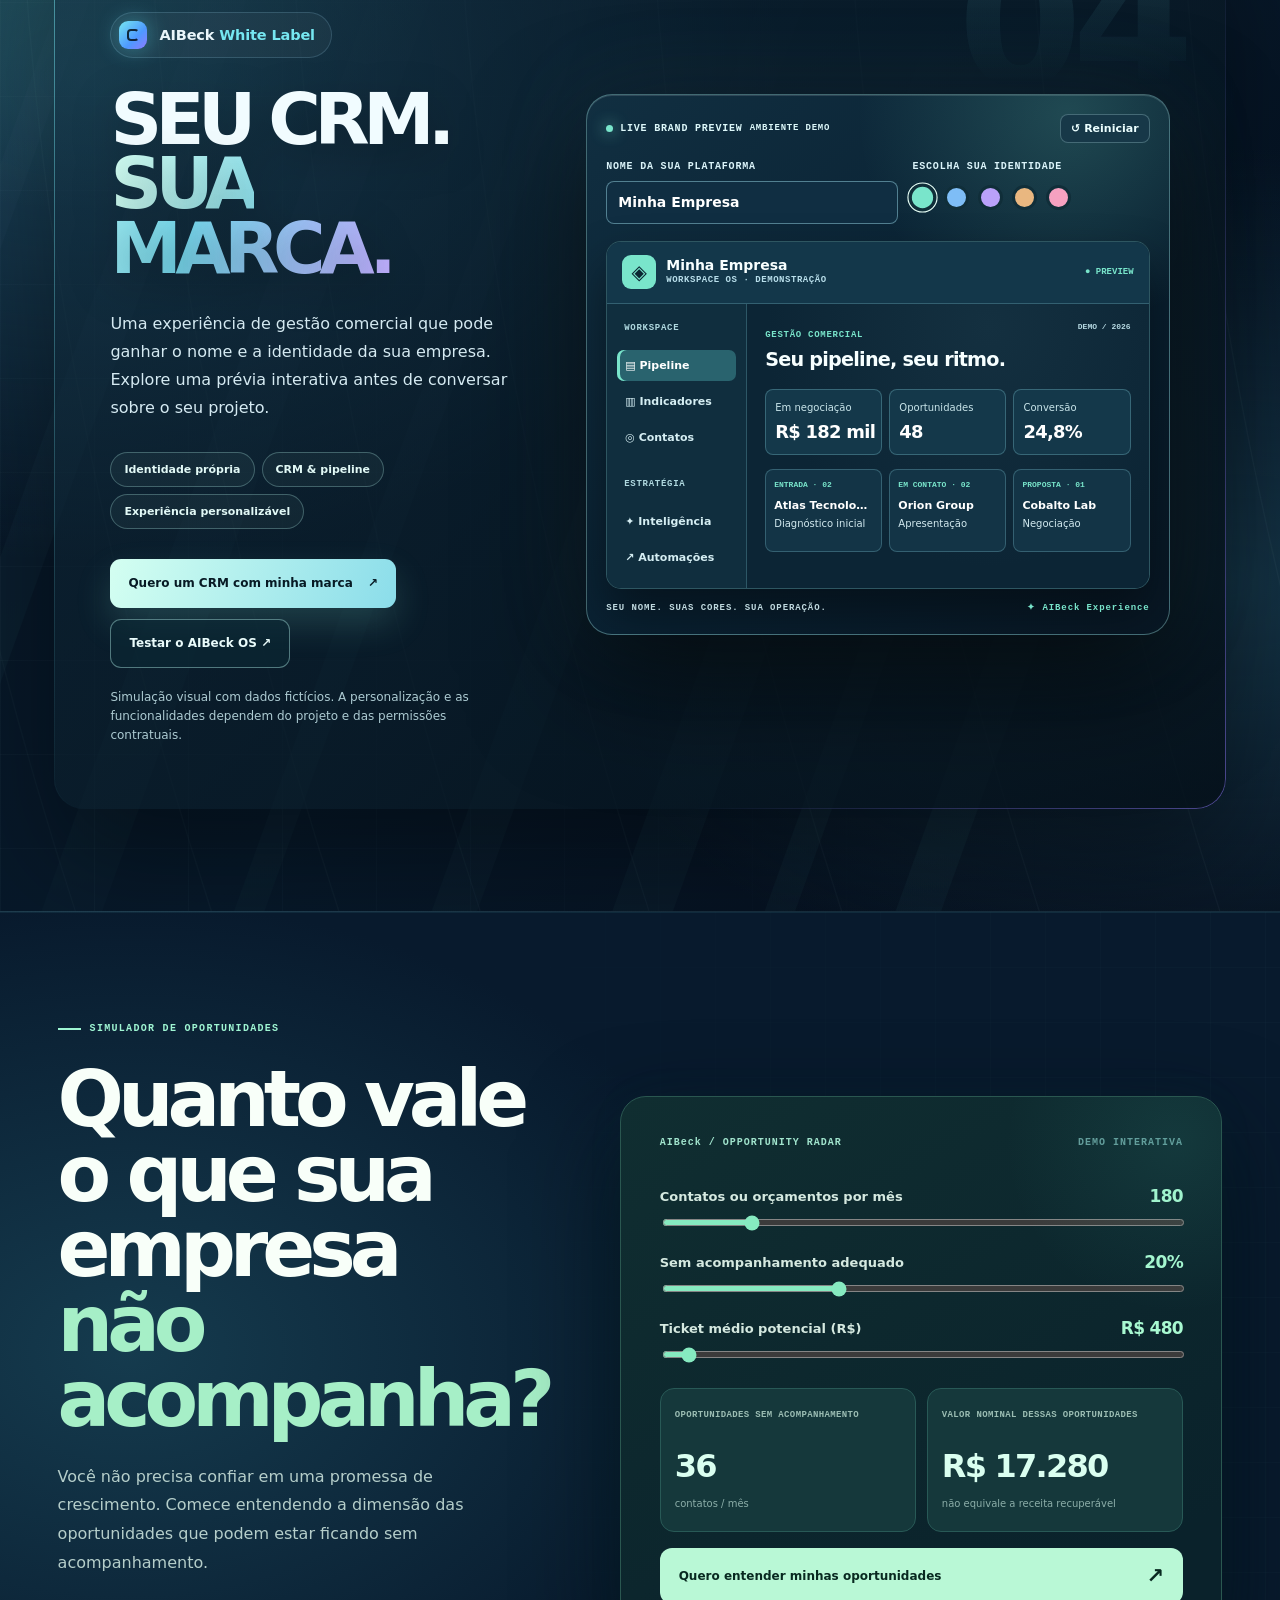
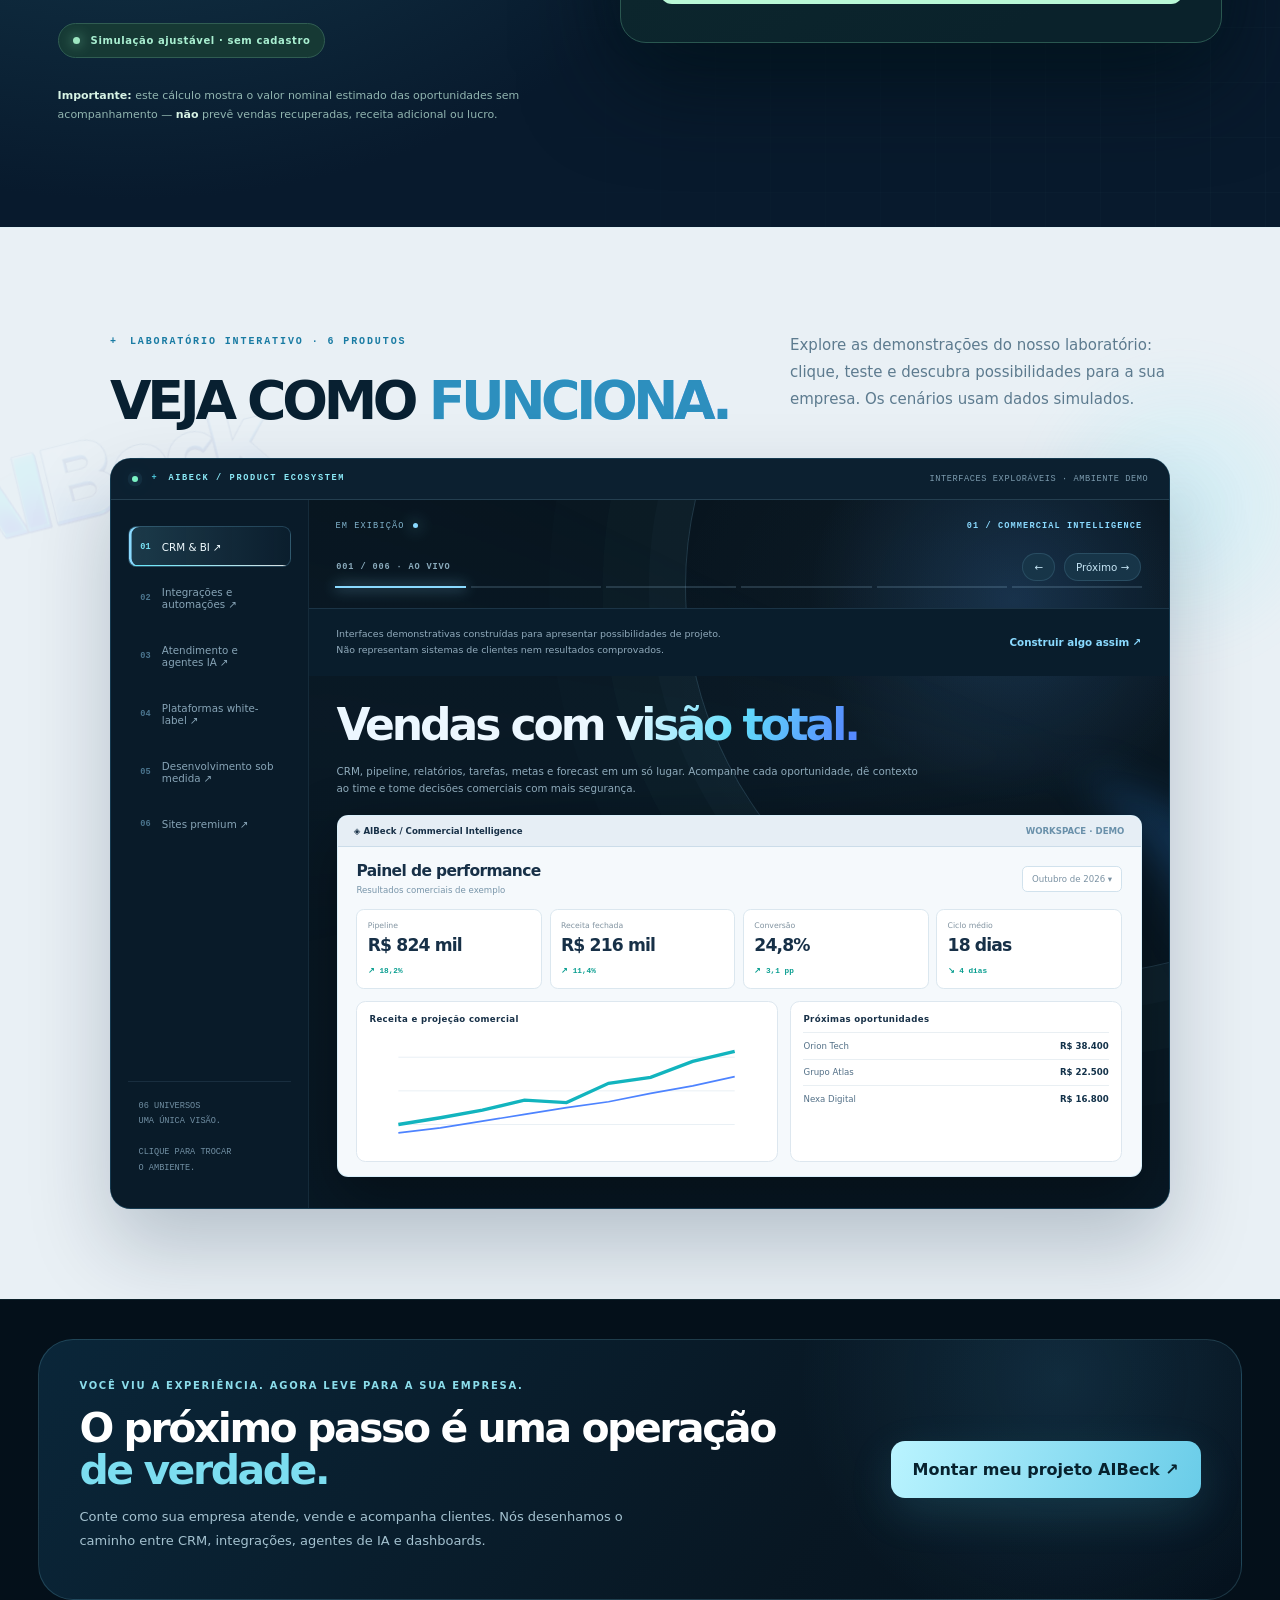
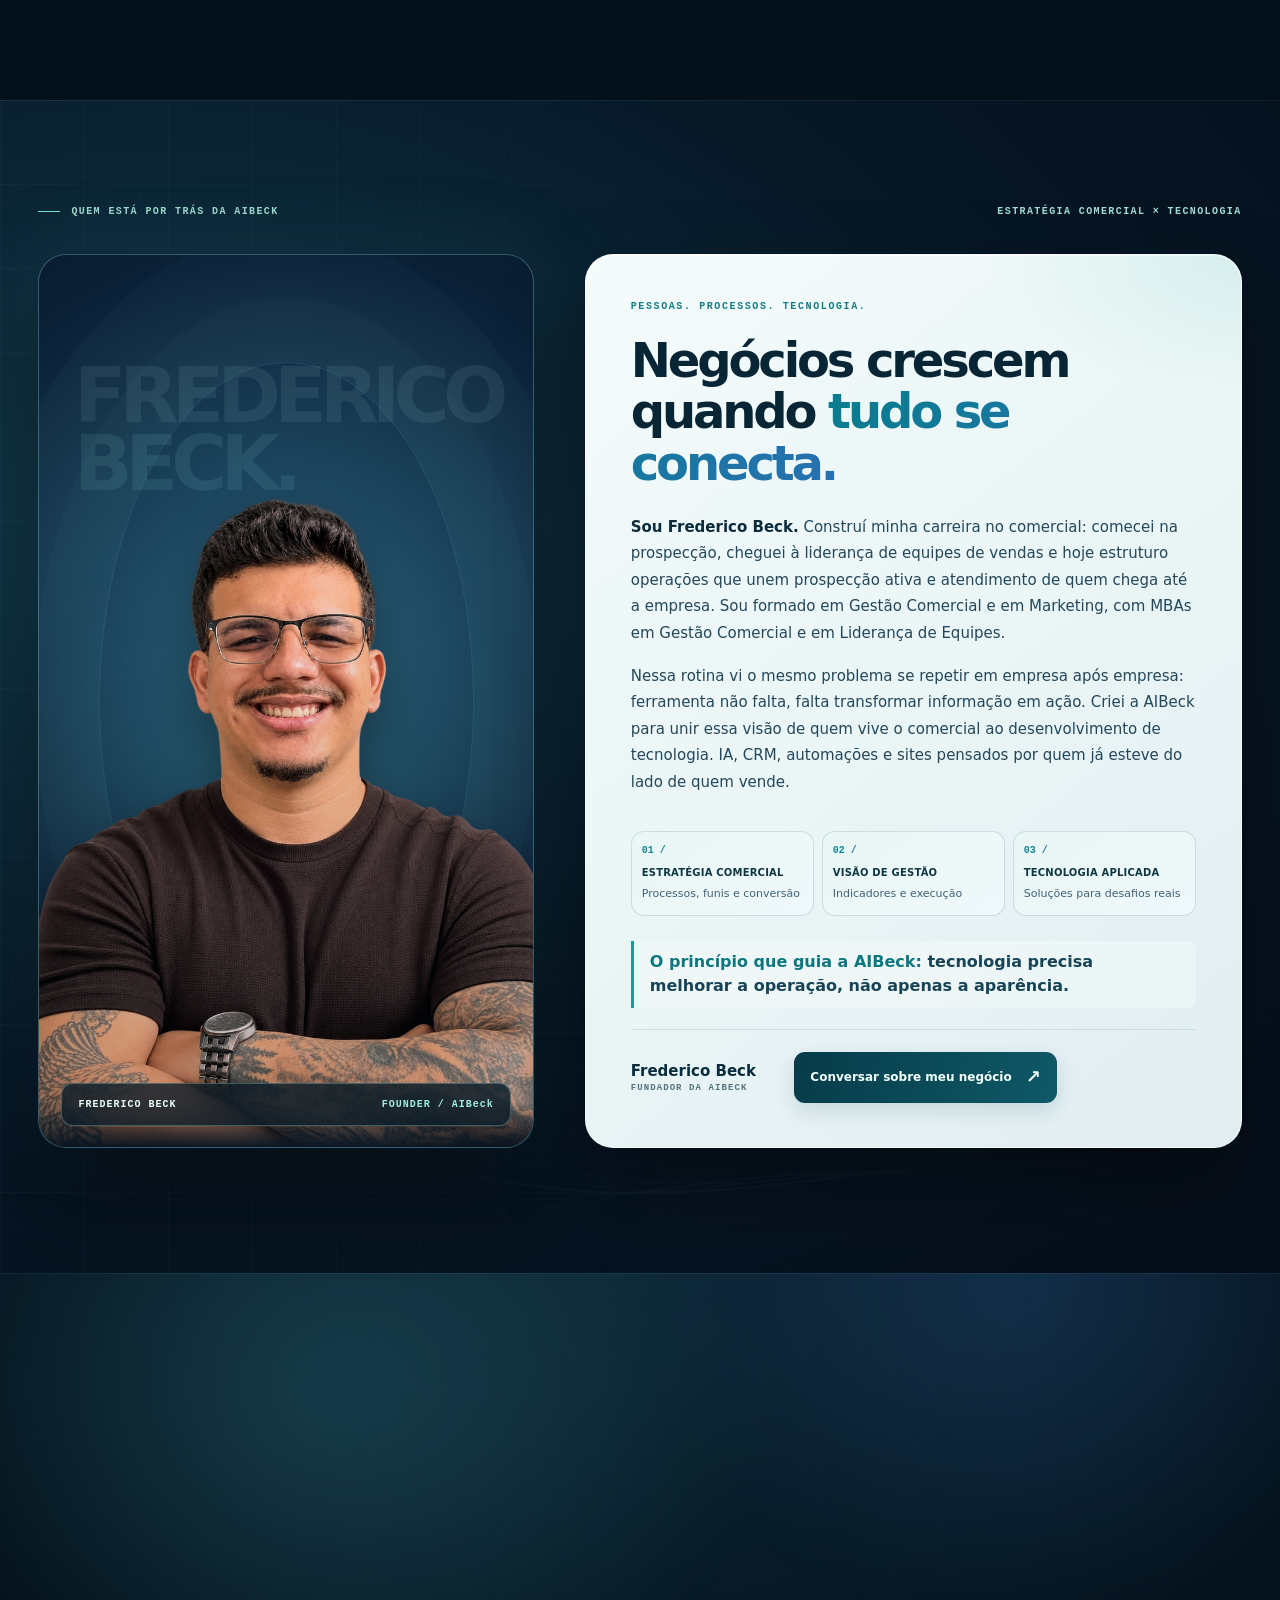
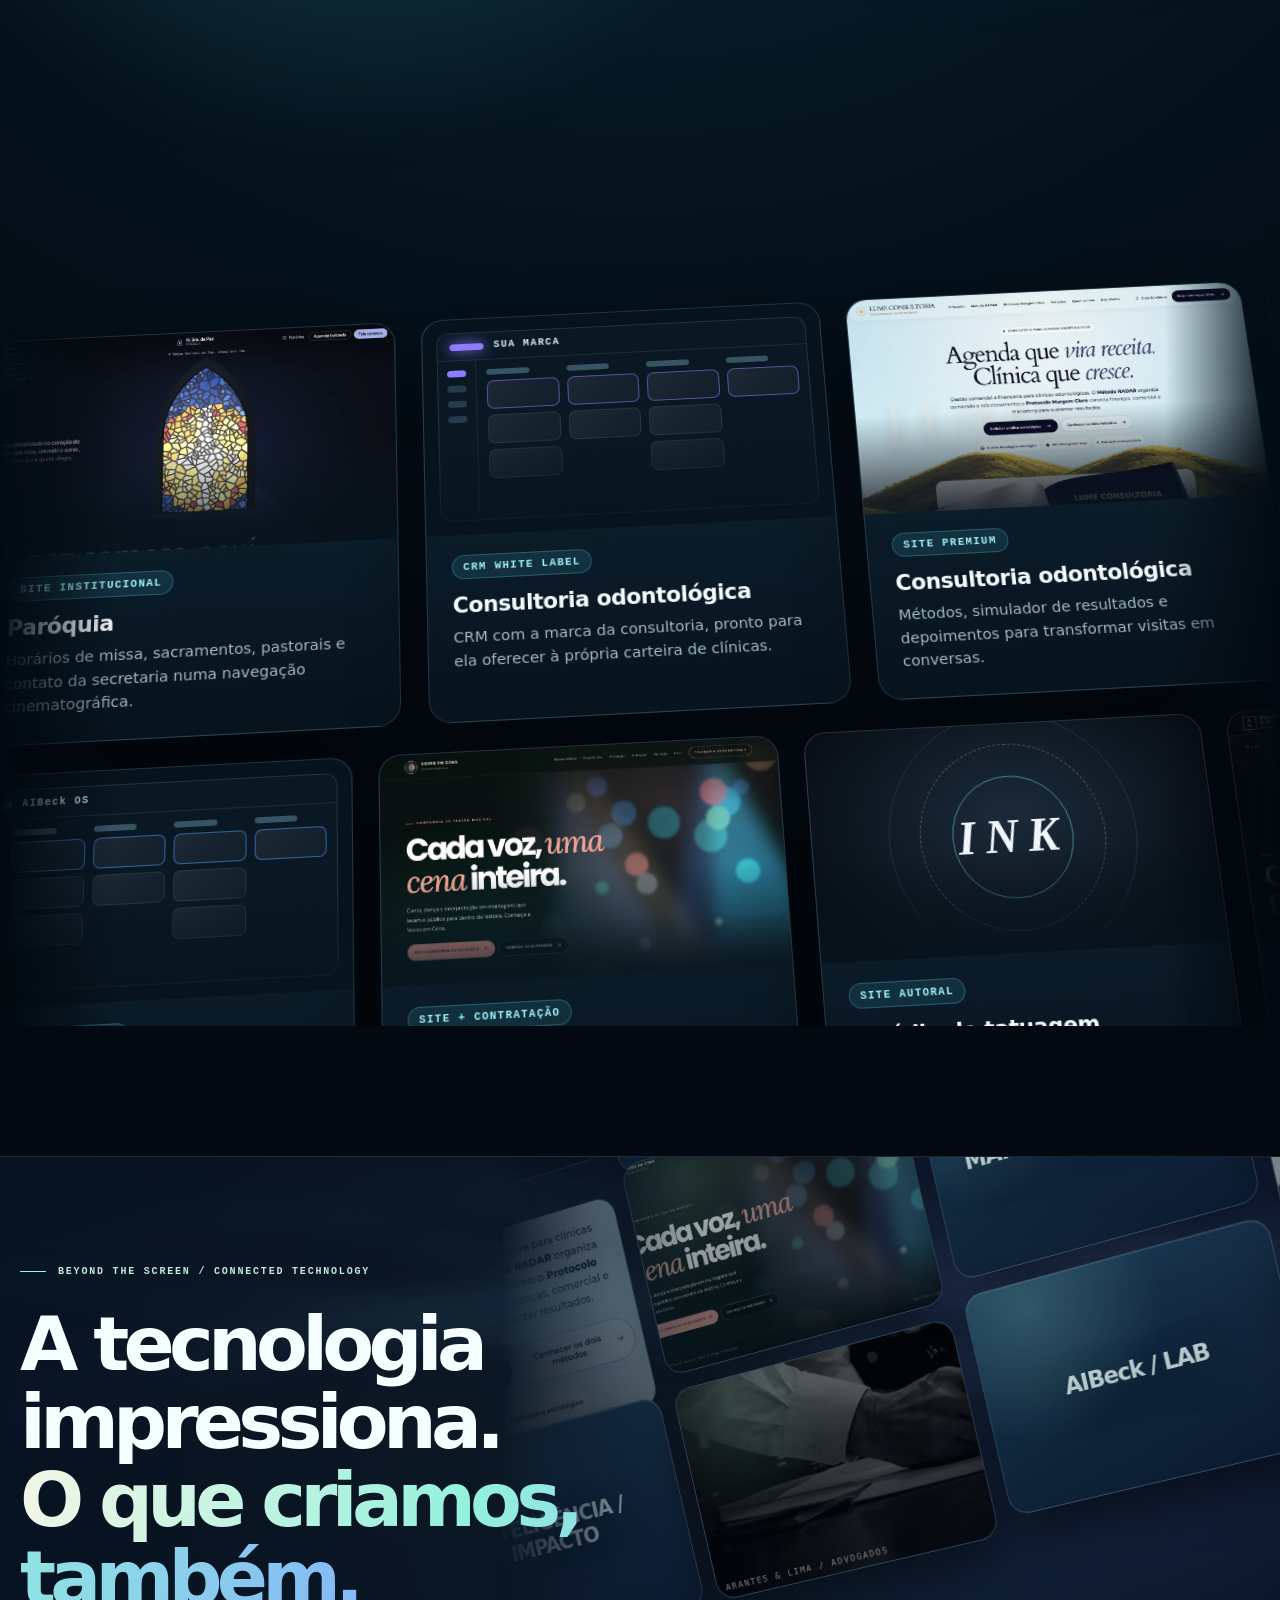
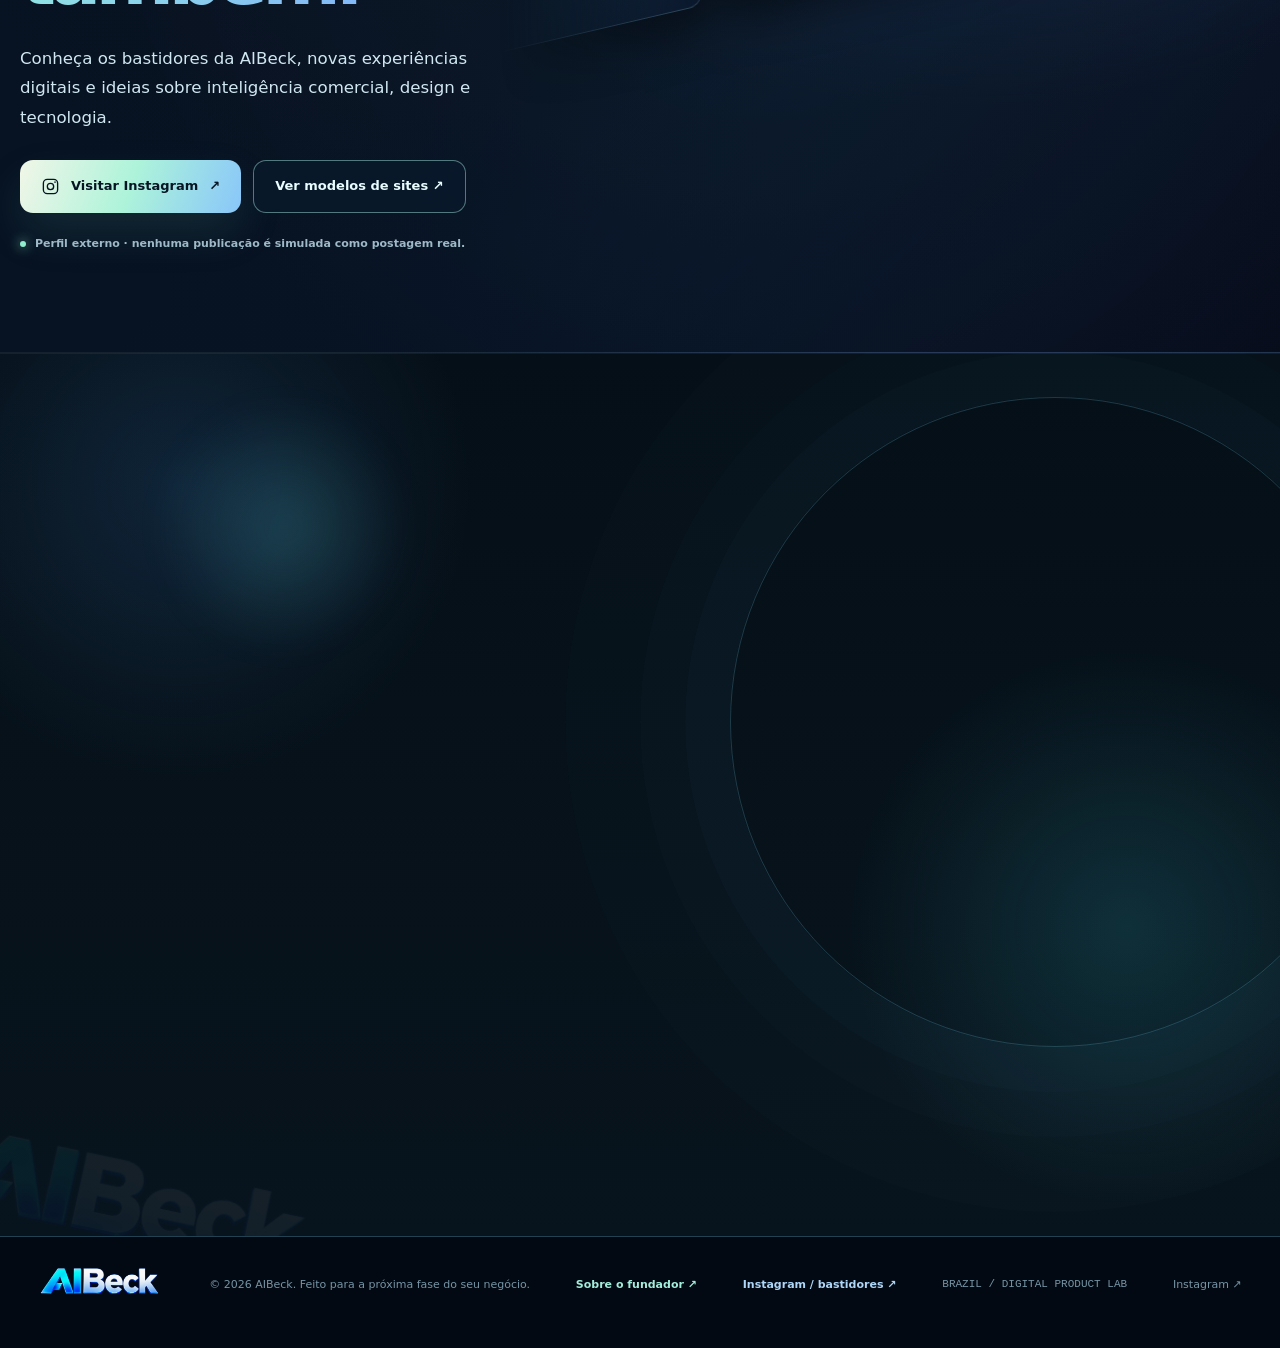
==== commit 278c4a7b: "Google: sitemap, robots e páginas antigas fora da busca; prints reais na seção do Instagram - robots" ====
--- a/site/index.html
+++ b/site/index.html
@@ -392,7 +392,7 @@
 
 <section class="ab9-social" id="instagram" aria-labelledby="ab9-social-title">
  <canvas class="ab9-atmosphere" data-ab9-effect="veil" aria-hidden="true"></canvas>
- <div class="ab9-social-grid" aria-hidden="true"><div class="ab9-mosaic-track"><div class="ab9-mosaic-tile ab9-mosaic-image" data-ab9-tile="0"><img src="assets/image-a3069b820954fcb.webp" alt="Visual de experiência digital premium" loading="lazy" decoding="async"/><span class="ab9-tile-light"></span></div><div class="ab9-mosaic-tile ab9-mosaic-text" data-ab9-tile="1"><span class="ab9-tile-type">DESIGN / TECNOLOGIA</span><span class="ab9-tile-light"></span></div><div class="ab9-mosaic-tile ab9-mosaic-image" data-ab9-tile="2"><img src="assets/image-d950457e67a1493.webp" alt="Visual de arquitetura e experiências 3D" loading="lazy" decoding="async"/><span class="ab9-tile-light"></span></div><div class="ab9-mosaic-tile ab9-mosaic-text" data-ab9-tile="3"><span class="ab9-tile-type">MAIS QUE PRESENÇA</span><span class="ab9-tile-light"></span></div><div class="ab9-mosaic-tile ab9-mosaic-image" data-ab9-tile="4"><img src="assets/case-d030430d4311.png" alt="Conceito demonstrativo de experiência de marca" loading="lazy" decoding="async"/><span class="ab9-tile-light"></span></div><div class="ab9-mosaic-tile ab9-mosaic-image" data-ab9-tile="5"><img src="assets/case-b624e7524add.webp" alt="Experiência de produto digital" loading="lazy" decoding="async"/><span class="ab9-tile-light"></span></div><div class="ab9-mosaic-tile ab9-mosaic-text" data-ab9-tile="6"><span class="ab9-tile-type">MAIS QUE SISTEMAS</span><span class="ab9-tile-light"></span></div><div class="ab9-mosaic-tile ab9-mosaic-image" data-ab9-tile="7"><img src="assets/image-b624e7524add86a.webp" alt="Conceito de site premium" loading="lazy" decoding="async"/><span class="ab9-tile-light"></span></div><div class="ab9-mosaic-tile ab9-mosaic-text" data-ab9-tile="8"><span class="ab9-tile-type">INTELIGÊNCIA / IMPACTO</span><span class="ab9-tile-light"></span></div><div class="ab9-mosaic-tile ab9-mosaic-image" data-ab9-tile="9"><img src="assets/case-a3069b820954.webp" alt="Conceito de showcase 3D" loading="lazy" decoding="async"/><span class="ab9-tile-light"></span></div><div class="ab9-mosaic-tile ab9-mosaic-text" data-ab9-tile="10"><span class="ab9-tile-type">AIBeck / LAB</span><span class="ab9-tile-light"></span></div><div class="ab9-mosaic-tile ab9-mosaic-image" data-ab9-tile="11"><img src="assets/image-d950457e67a1493.webp" alt="Galeria de experiências digitais" loading="lazy" decoding="async"/><span class="ab9-tile-light"></span></div></div></div>
+ <div class="ab9-social-grid" aria-hidden="true"><div class="ab9-mosaic-track"><div class="ab9-mosaic-tile ab9-mosaic-image" data-ab9-tile="0"><img src="portfolio/prints/advocacia-desktop.webp" alt="Site de escritório de advocacia criado pela AIBeck" loading="lazy" decoding="async"/><span class="ab9-tile-light"></span></div><div class="ab9-mosaic-tile ab9-mosaic-text" data-ab9-tile="1"><span class="ab9-tile-type">DESIGN / TECNOLOGIA</span><span class="ab9-tile-light"></span></div><div class="ab9-mosaic-tile ab9-mosaic-image" data-ab9-tile="2"><img src="portfolio/prints/paroquia-desktop.webp" alt="Site de paróquia criado pela AIBeck" loading="lazy" decoding="async"/><span class="ab9-tile-light"></span></div><div class="ab9-mosaic-tile ab9-mosaic-text" data-ab9-tile="3"><span class="ab9-tile-type">MAIS QUE PRESENÇA</span><span class="ab9-tile-light"></span></div><div class="ab9-mosaic-tile ab9-mosaic-image" data-ab9-tile="4"><img src="portfolio/prints/clinicas-mobile.webp" alt="Site de consultoria odontológica no celular" loading="lazy" decoding="async"/><span class="ab9-tile-light"></span></div><div class="ab9-mosaic-tile ab9-mosaic-image" data-ab9-tile="5"><img src="portfolio/prints/coral-desktop.webp" alt="Site de companhia de teatro musical criado pela AIBeck" loading="lazy" decoding="async"/><span class="ab9-tile-light"></span></div><div class="ab9-mosaic-tile ab9-mosaic-text" data-ab9-tile="6"><span class="ab9-tile-type">MAIS QUE SISTEMAS</span><span class="ab9-tile-light"></span></div><div class="ab9-mosaic-tile ab9-mosaic-image" data-ab9-tile="7"><img src="portfolio/prints/clinicas-desktop.webp" alt="Site de consultoria odontológica criado pela AIBeck" loading="lazy" decoding="async"/><span class="ab9-tile-light"></span></div><div class="ab9-mosaic-tile ab9-mosaic-text" data-ab9-tile="8"><span class="ab9-tile-type">INTELIGÊNCIA / IMPACTO</span><span class="ab9-tile-light"></span></div><div class="ab9-mosaic-tile ab9-mosaic-image" data-ab9-tile="9"><img src="portfolio/prints/advocacia-mobile.webp" alt="Site de advocacia no celular" loading="lazy" decoding="async"/><span class="ab9-tile-light"></span></div><div class="ab9-mosaic-tile ab9-mosaic-text" data-ab9-tile="10"><span class="ab9-tile-type">AIBeck / LAB</span><span class="ab9-tile-light"></span></div><div class="ab9-mosaic-tile ab9-mosaic-image" data-ab9-tile="11"><img src="portfolio/prints/paroquia-mobile.webp" alt="Site de paróquia no celular" loading="lazy" decoding="async"/><span class="ab9-tile-light"></span></div></div></div>
  <div class="container ab9-social-content">
    <span class="ab9-eyebrow">BEYOND THE SCREEN / CONNECTED TECHNOLOGY</span>
    <h2 id="ab9-social-title">A tecnologia impressiona.<br><em>O que criamos, também.</em></h2>
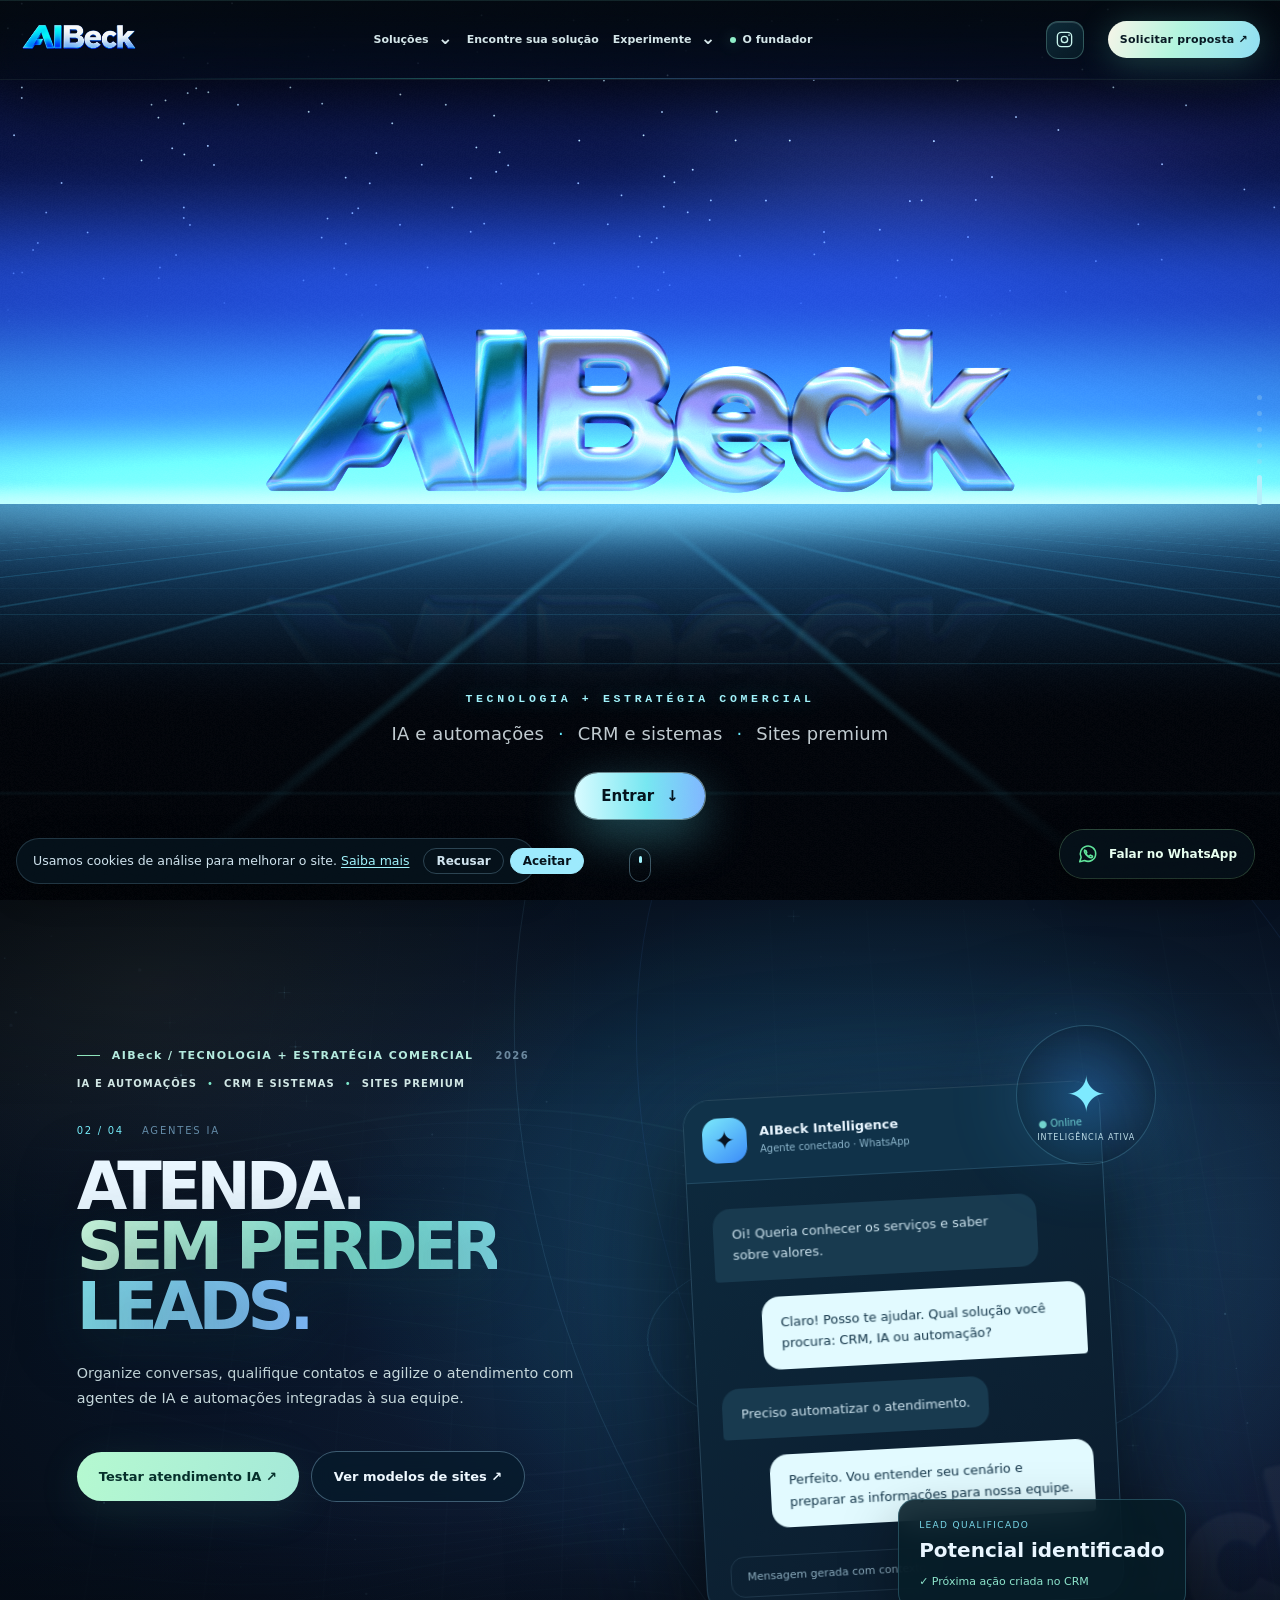
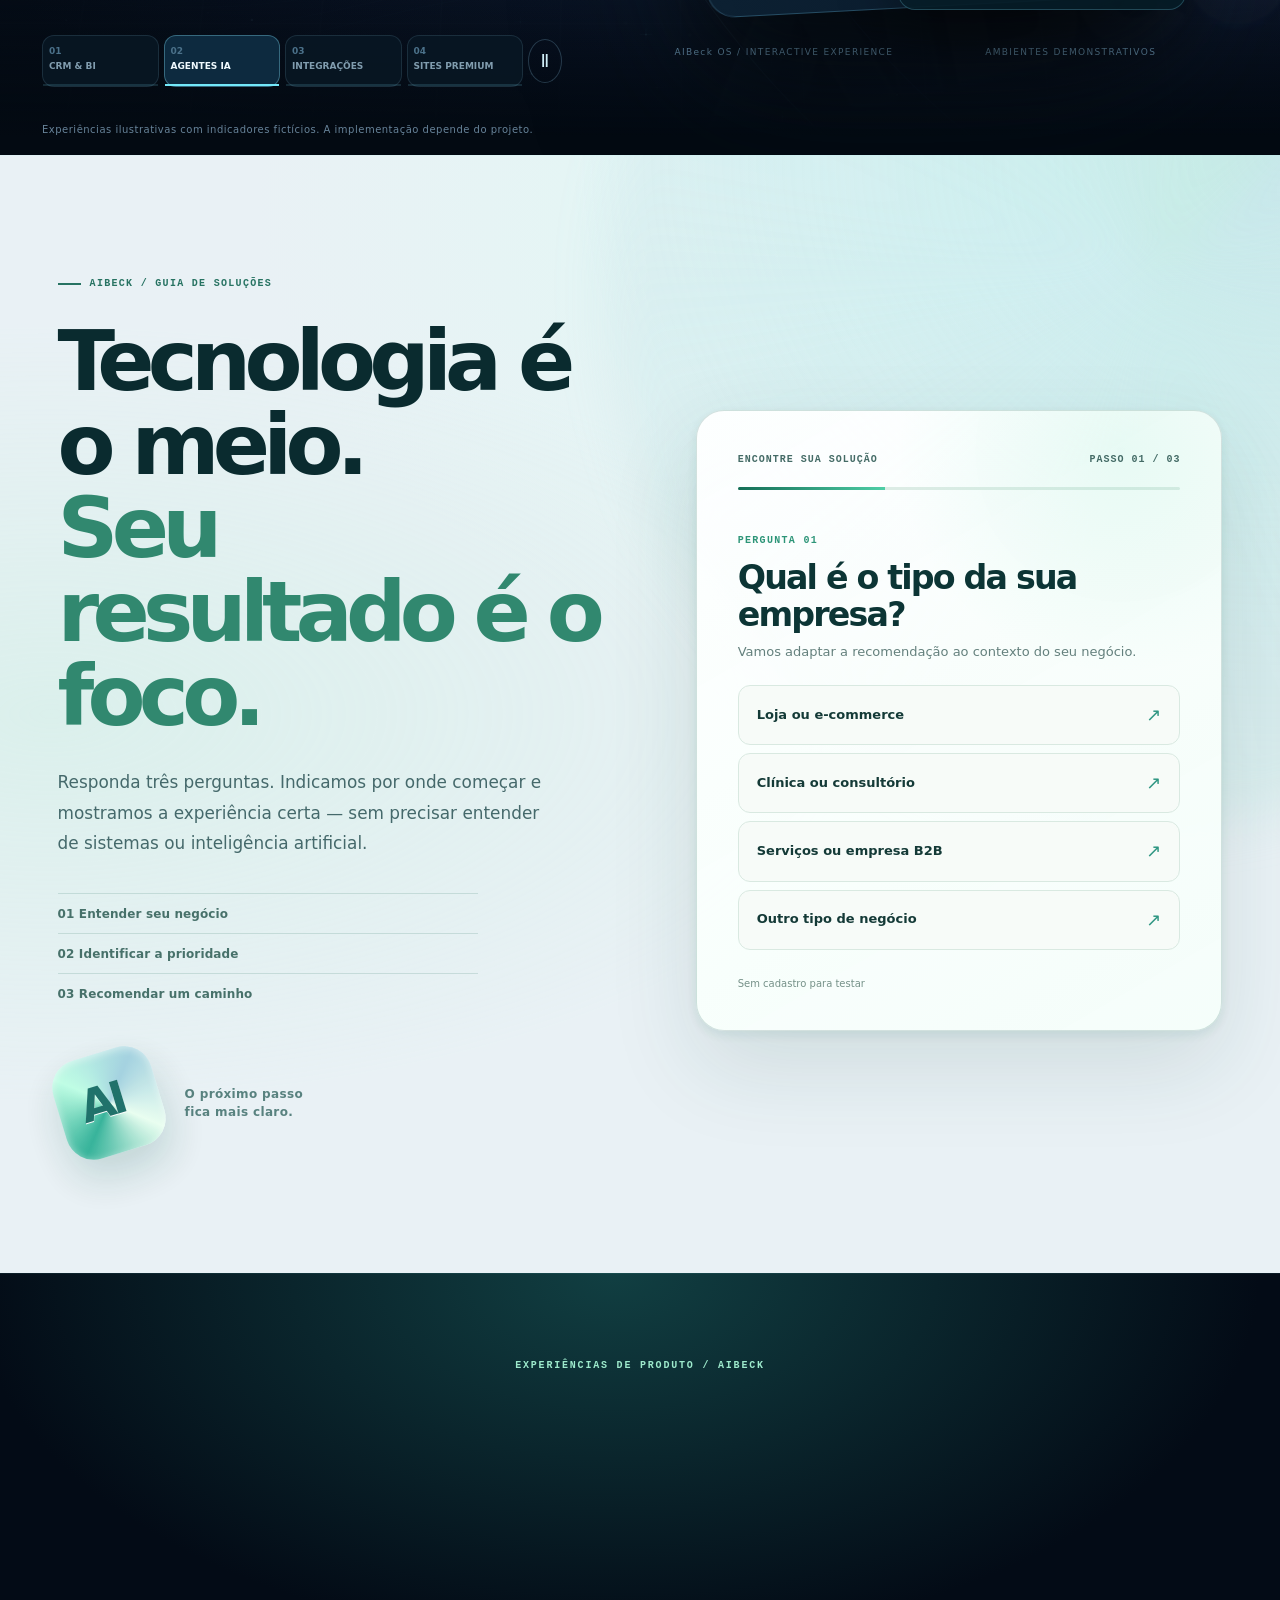
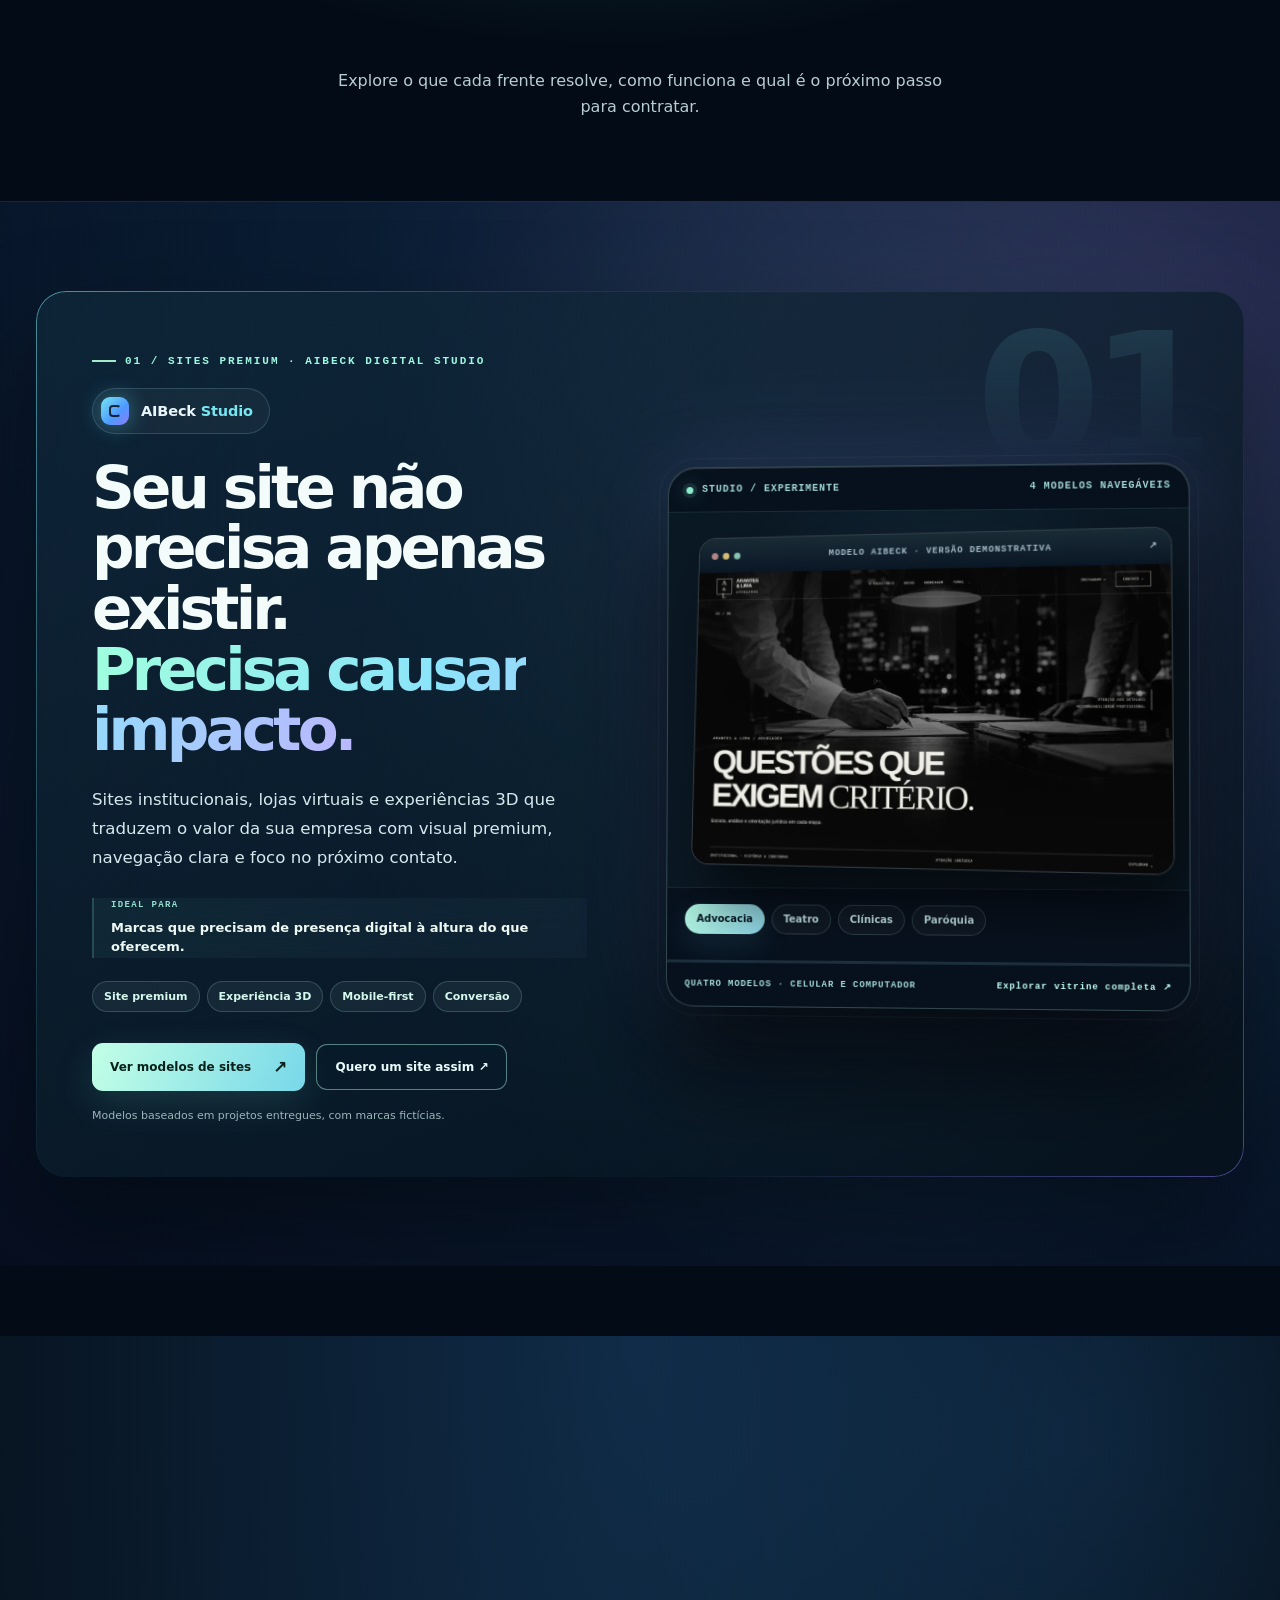
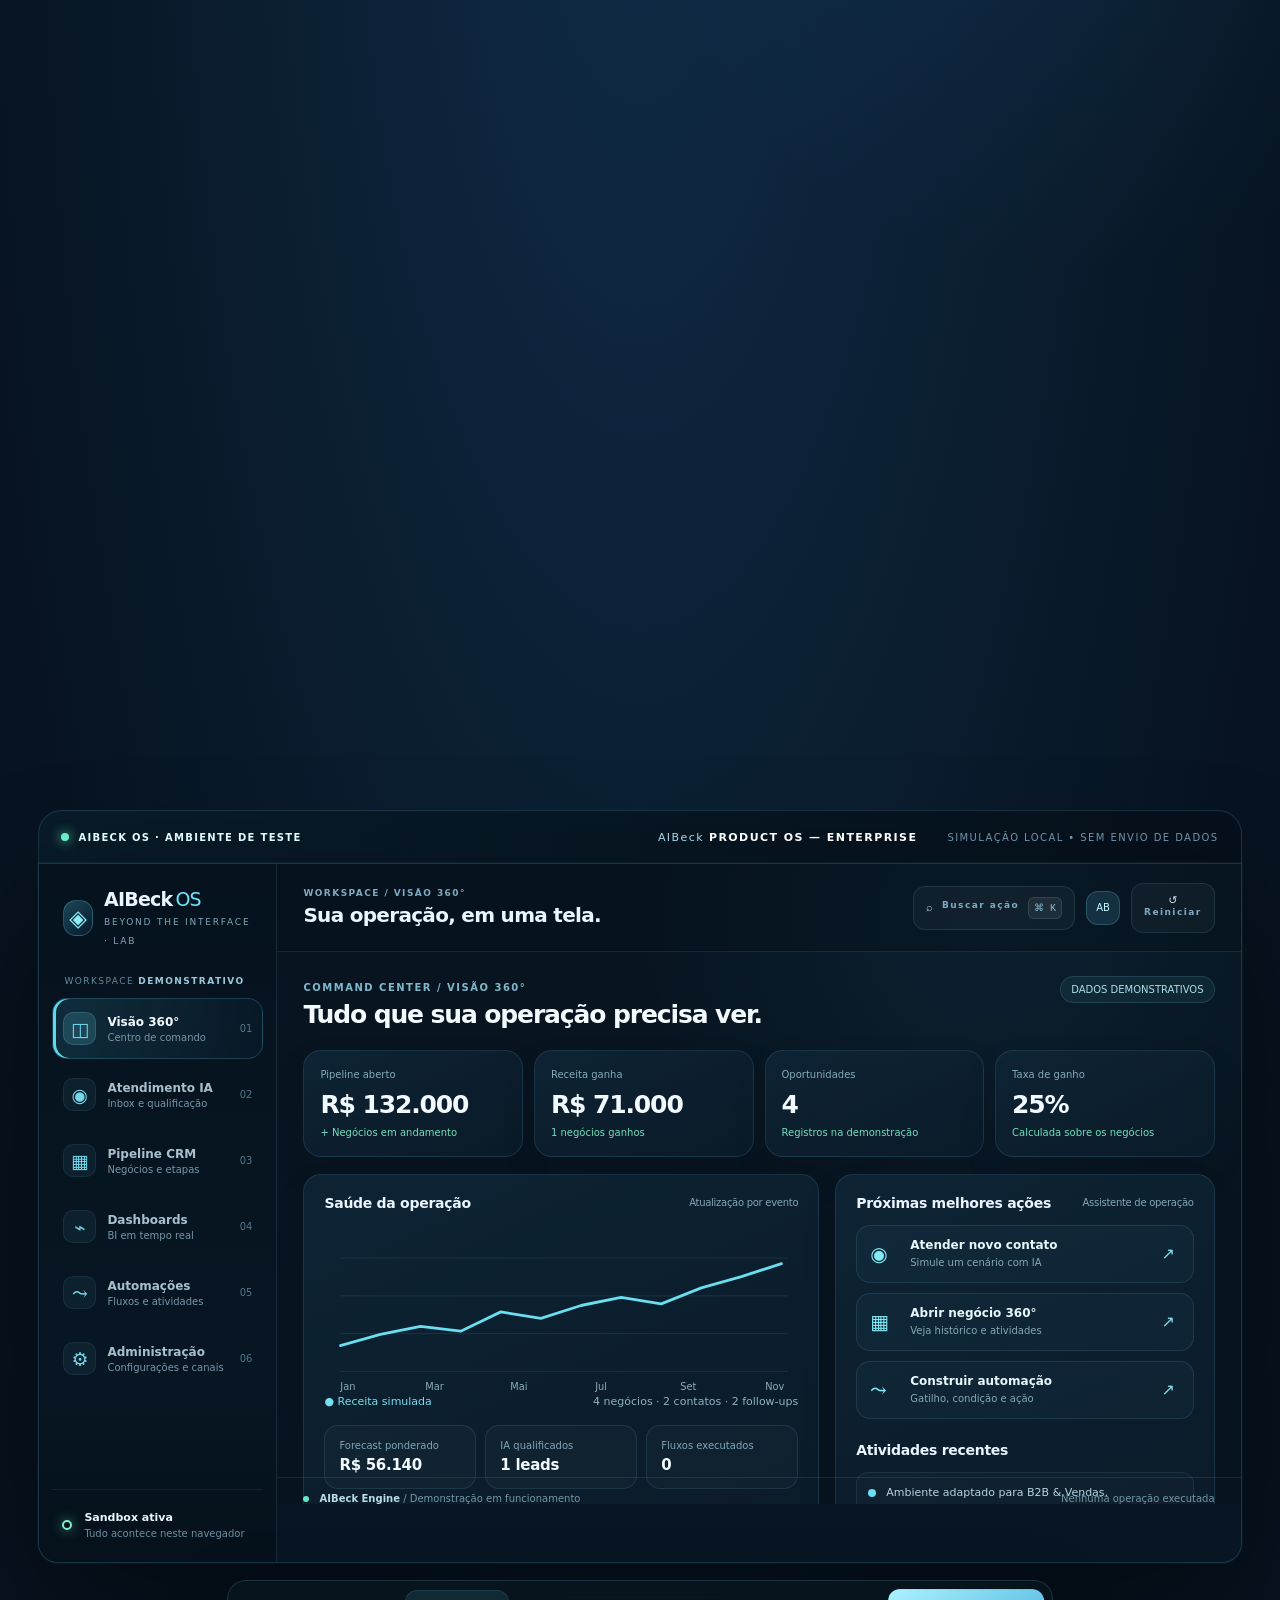
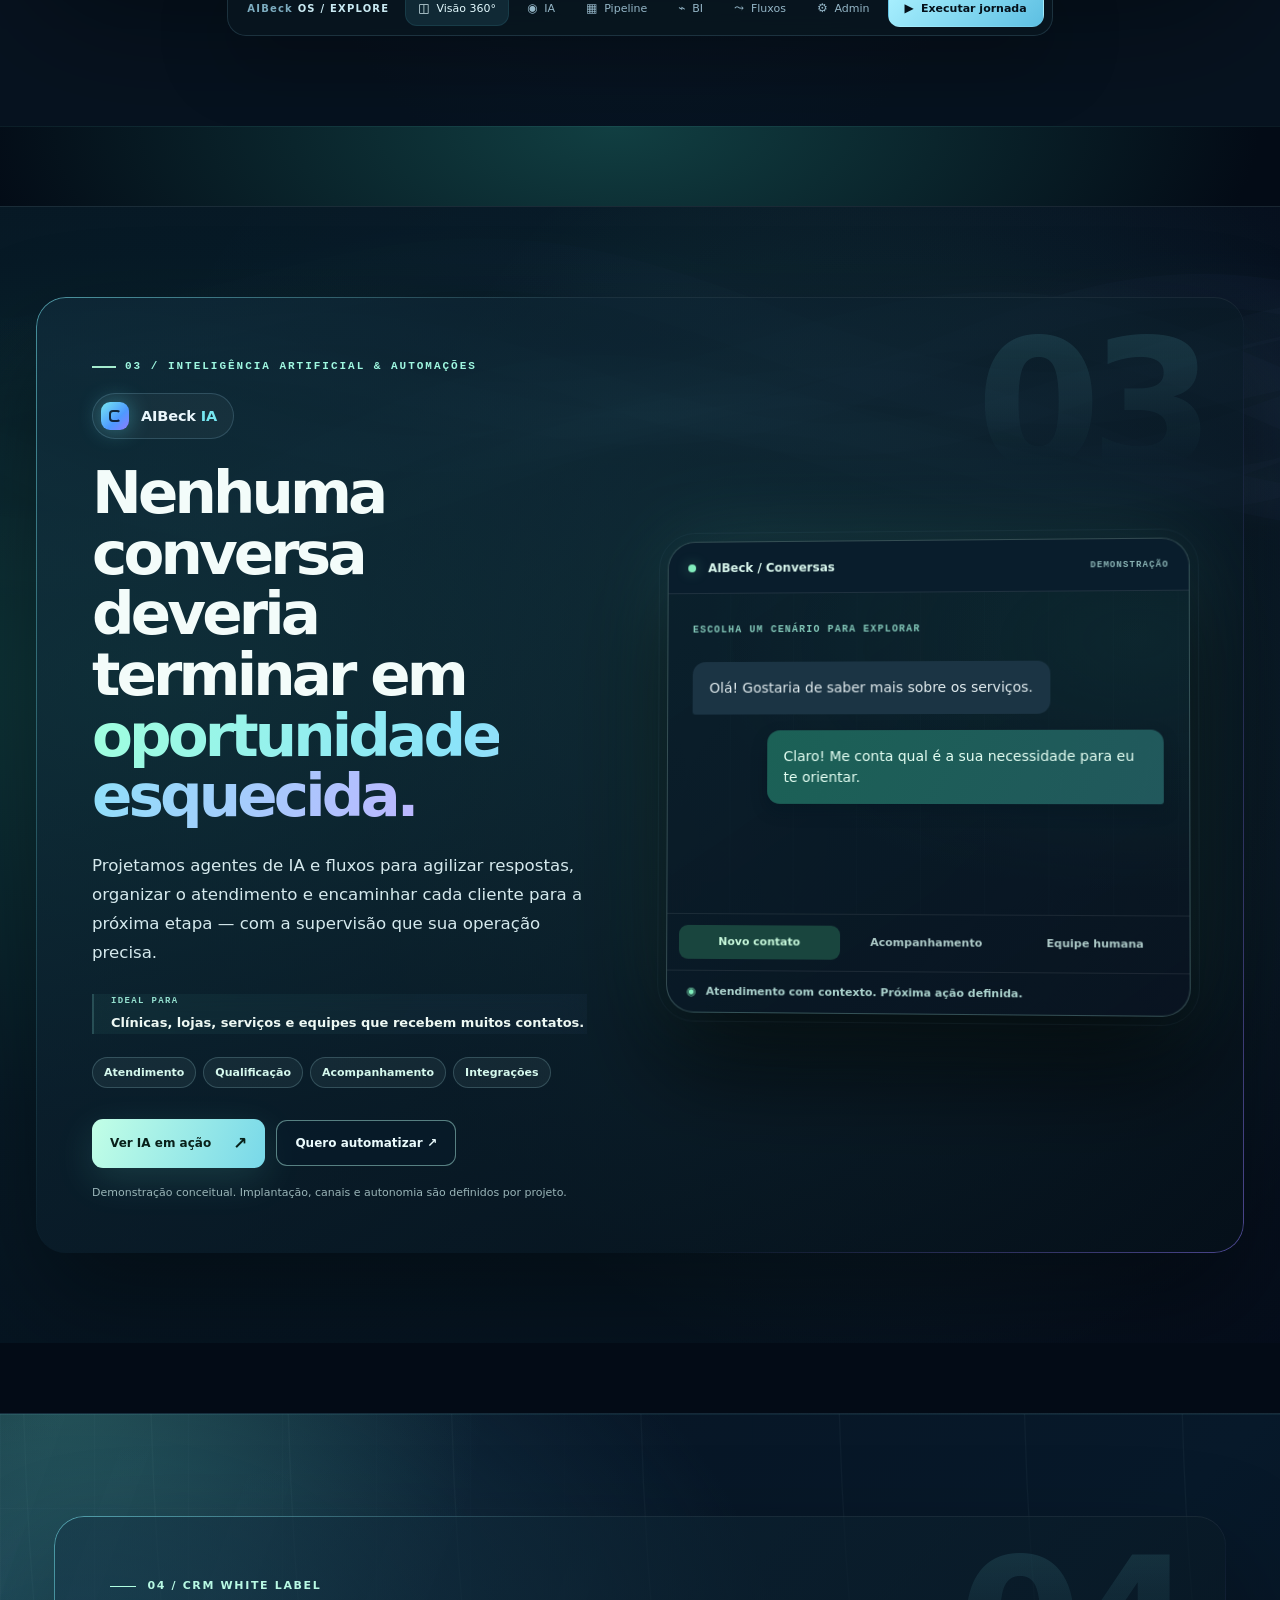
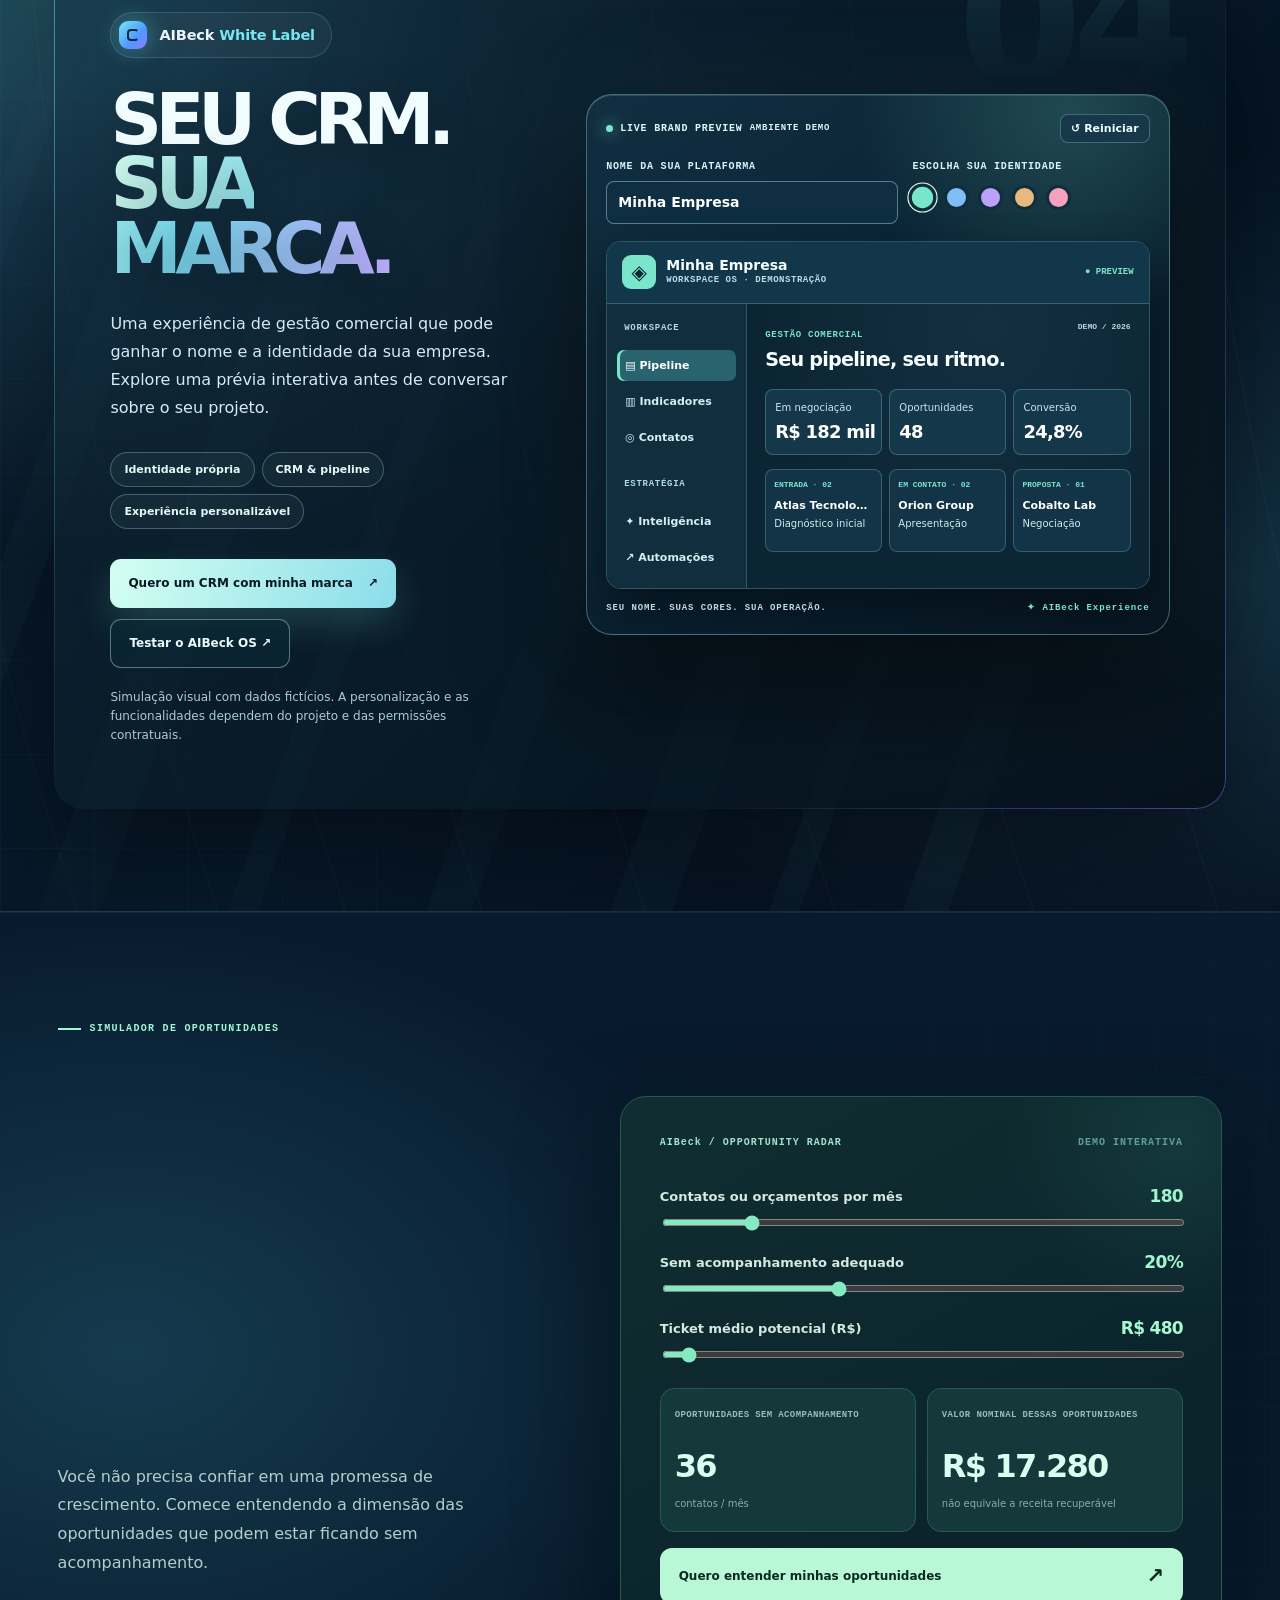
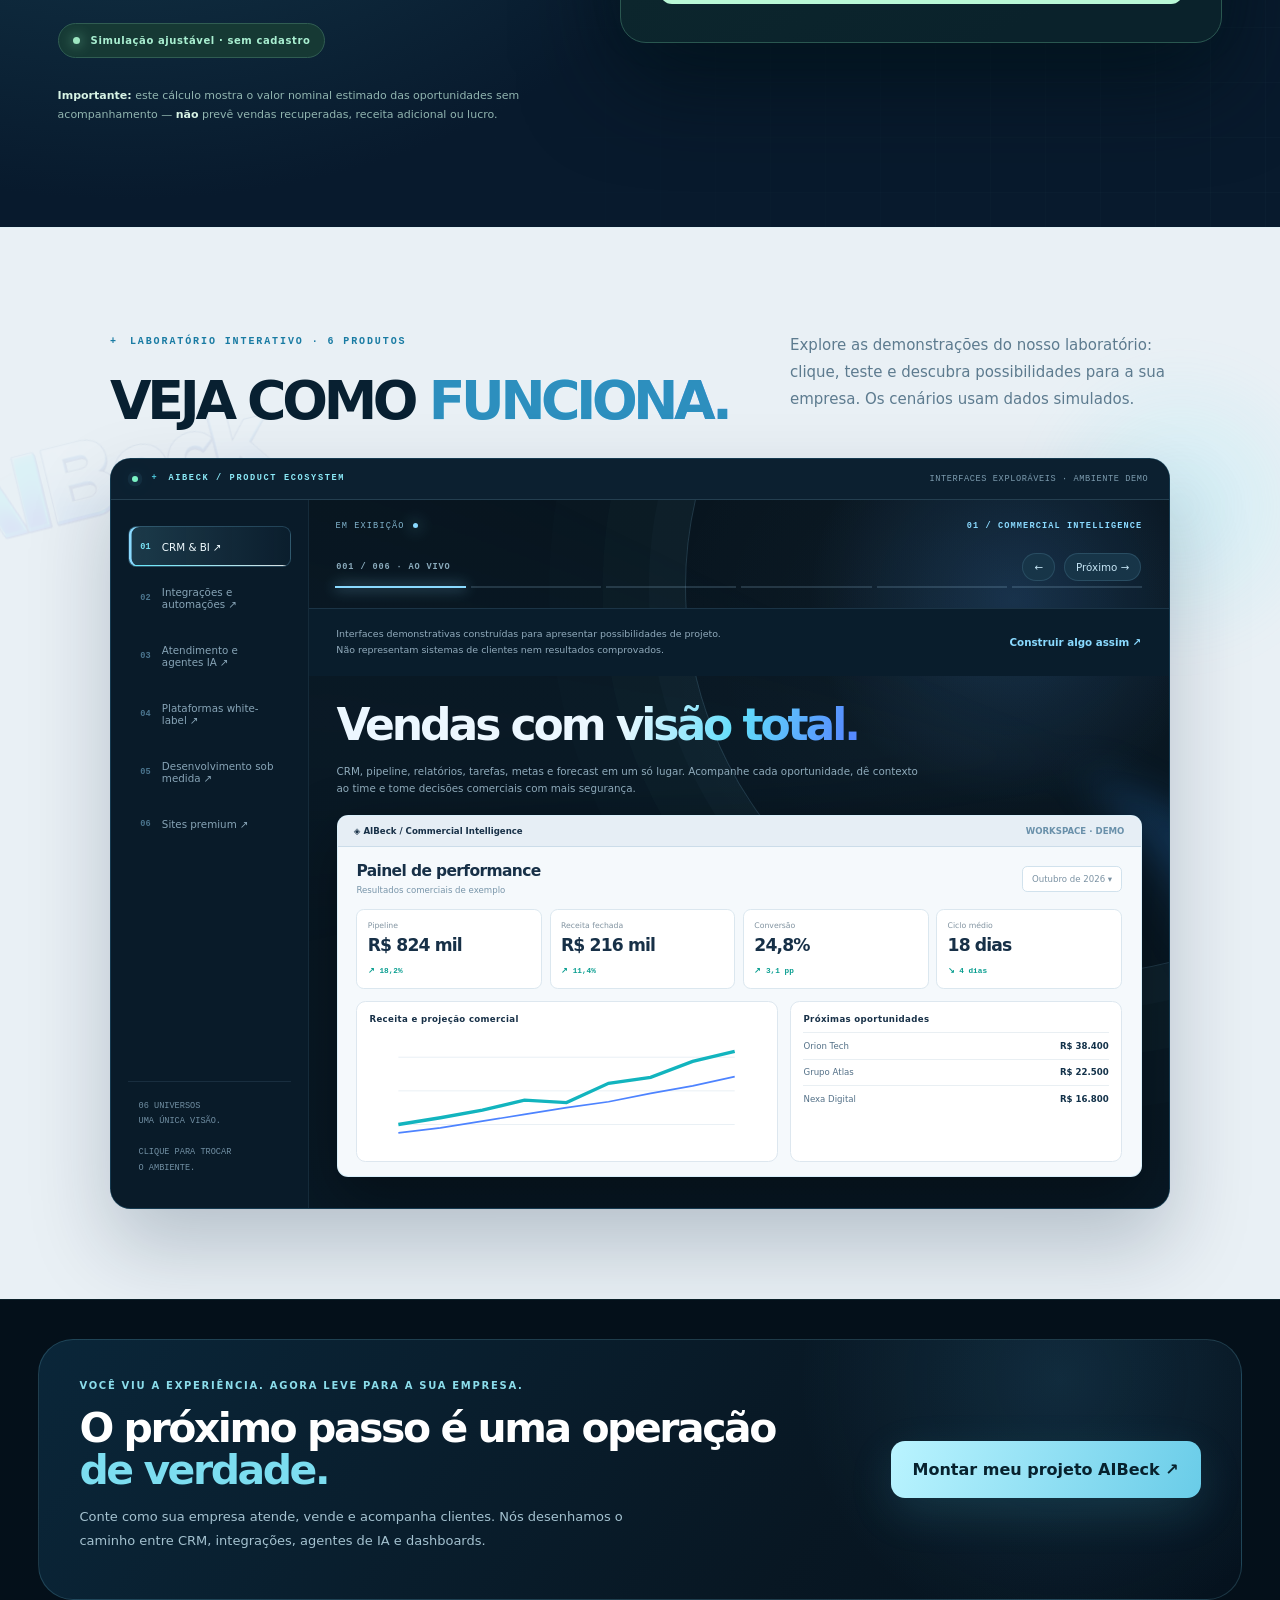
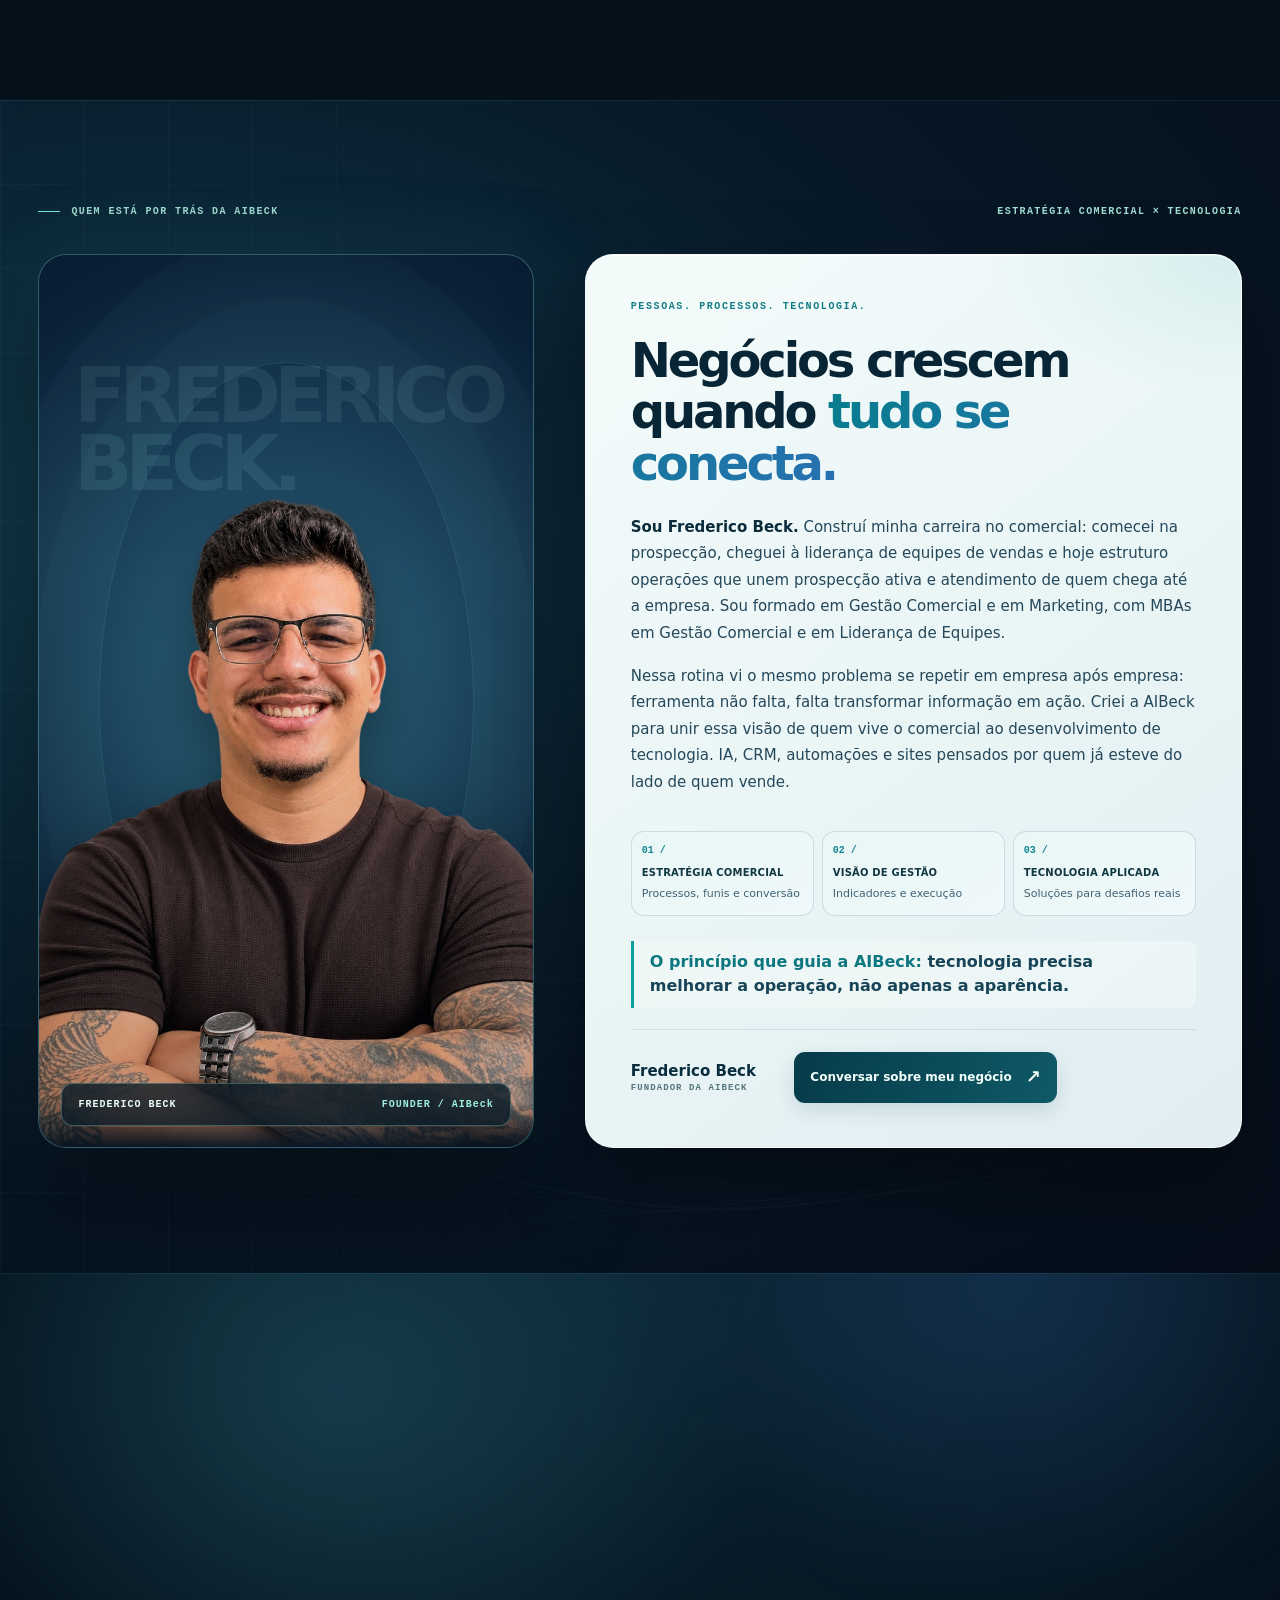
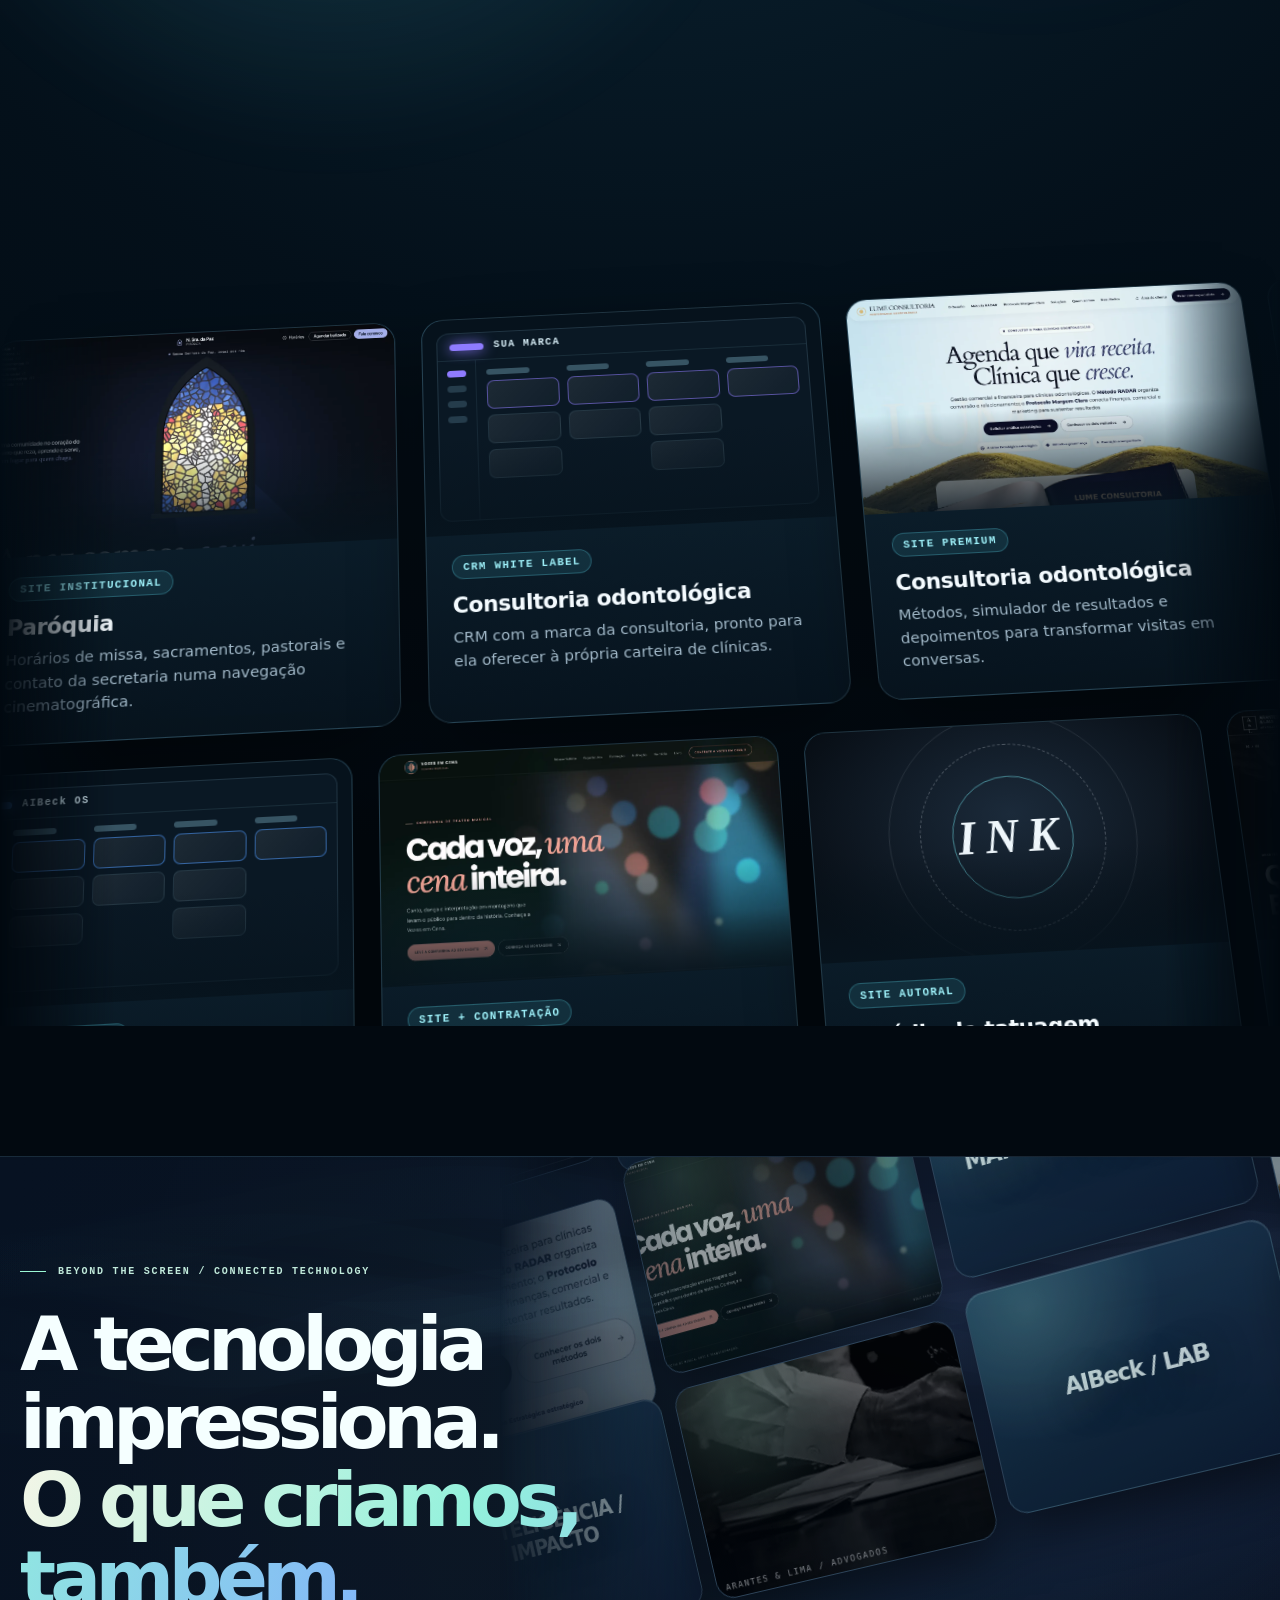
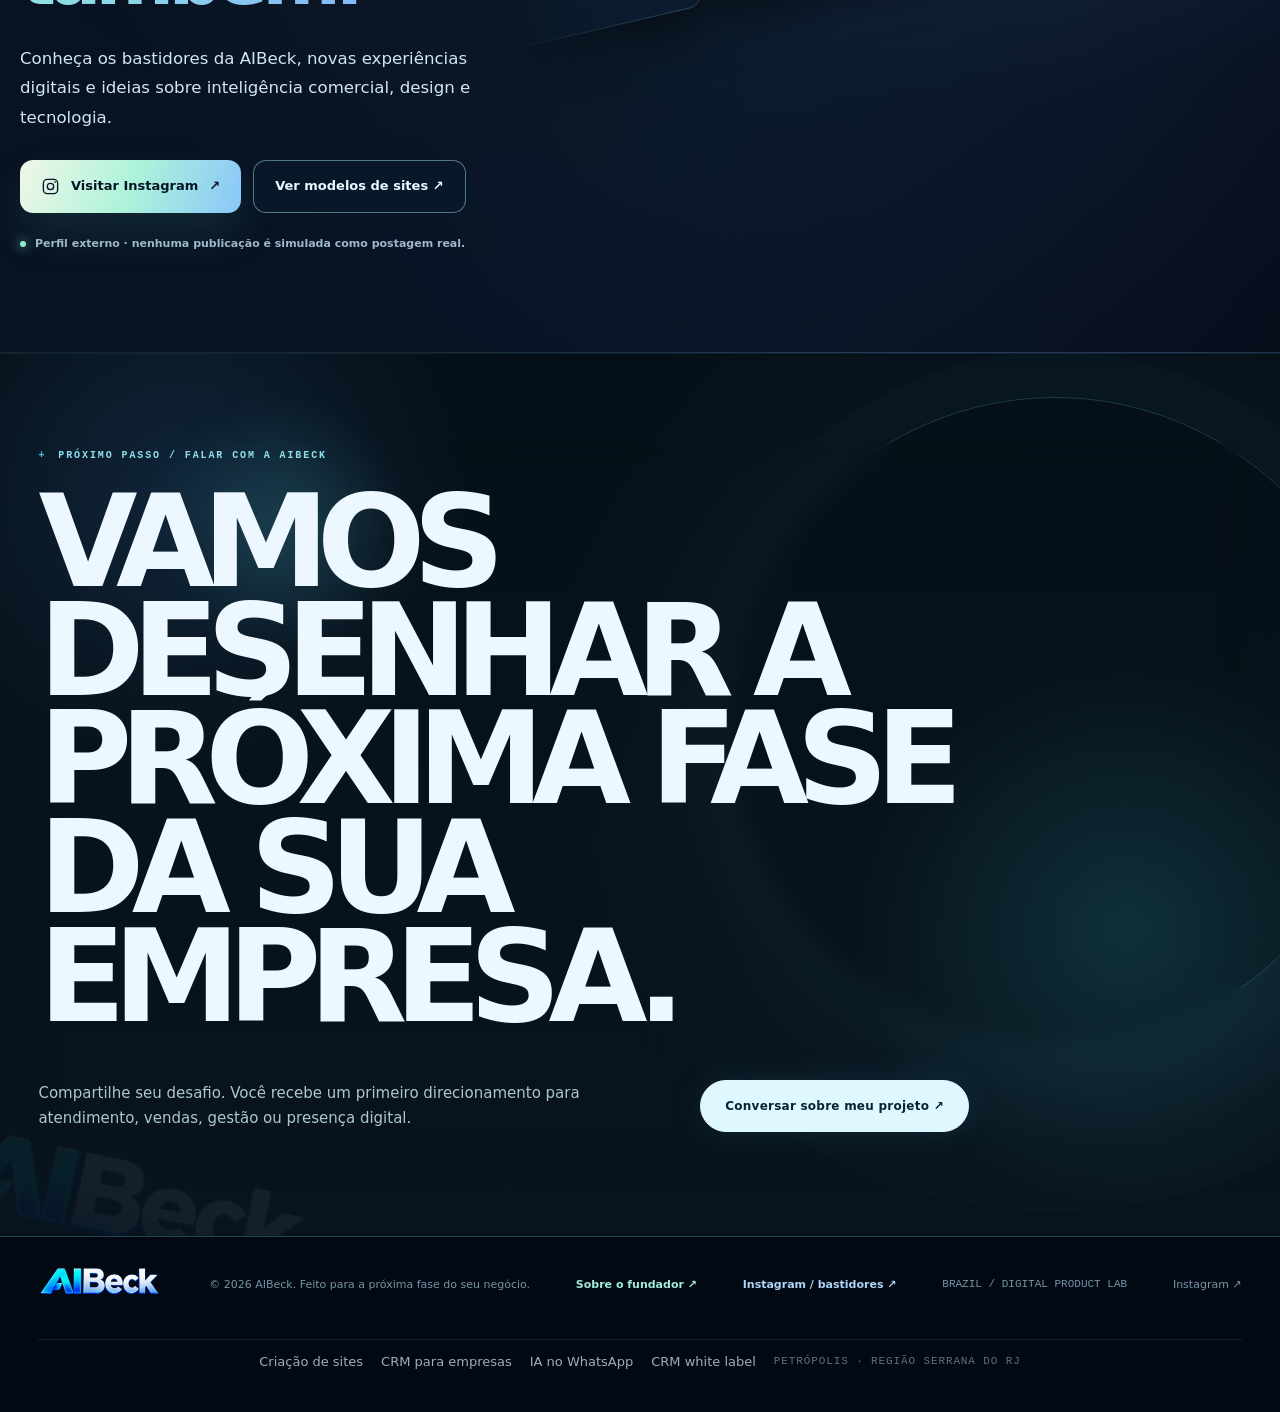
==== commit 5d6395ae: "SEO local: páginas de serviço para Petrópolis e Região Serrana - 4 páginas: criação de sites, CRM, I" ====
--- a/site/index.html
+++ b/site/index.html
@@ -1,22 +1,22 @@
 <!DOCTYPE html>
 
-<html lang="pt-BR"><head><meta charset="utf-8"/><meta content="width=device-width,initial-scale=1" name="viewport"/><meta content="#030a12" name="theme-color"/><meta content="IA, automações, CRM, sistemas de gestão e sites premium para sua empresa atender melhor, vender mais e ter mais controle. Conheça a AIBeck." name="description"/><title>AIBeck | Inteligência, Automação, CRM e Experiências Digitais</title>
-<meta content="index,follow,max-image-preview:large" name="robots"/><meta content="website" property="og:type"/><meta content="pt_BR" property="og:locale"/><meta content="AIBeck | Tecnologia para atender, vender e crescer" property="og:title"/><meta content="IA, automações, sistemas de gestão e experiências digitais que ajudam empresas a atender, vender e operar melhor." property="og:description"/><meta content="https://aibeck.com.br/og-cover.jpg" property="og:image"/>
+<html lang="pt-BR"><head><meta charset="utf-8"/><meta content="width=device-width,initial-scale=1" name="viewport"/><meta content="#030a12" name="theme-color"/><meta content="Sites premium, CRM, IA no WhatsApp e automações para empresas de Petrópolis, Teresópolis, Nova Friburgo e Região Serrana do RJ. Atendimento online em todo o Brasil." name="description"/><title>AIBeck | Sites, CRM e IA para empresas em Petrópolis e Região Serrana</title>
+<meta content="index,follow,max-image-preview:large" name="robots"/><meta content="website" property="og:type"/><meta content="pt_BR" property="og:locale"/><meta content="AIBeck | Sites, CRM e IA para empresas em Petrópolis e Região Serrana" property="og:title"/><meta content="Sites premium, CRM, IA no WhatsApp e automações para empresas de Petrópolis, Teresópolis, Nova Friburgo e Região Serrana do RJ. Atendimento online em todo o Brasil." property="og:description"/><meta content="https://aibeck.com.br/og-cover.jpg" property="og:image"/>
 <meta content="https://aibeck.com.br/og-cover.jpg" property="og:image:secure_url"/>
 <meta content="image/jpeg" property="og:image:type"/>
 <meta content="1200" property="og:image:width"/>
 <meta content="630" property="og:image:height"/>
 <meta content="Logo AIBeck em metal cromado sobre horizonte azul" property="og:image:alt"/><link rel="icon" href="favicon-32.png" type="image/png" sizes="32x32"/>
 <link rel="icon" href="favicon.ico" sizes="any"/>
-<link rel="apple-touch-icon" href="apple-touch-icon.png"/><script type="application/ld+json">{"@context":"https://schema.org","@type":"Organization","name":"AIBeck","description":"Soluções tecnológicas em CRM, IA, integrações, automações e plataformas digitais","sameAs":["https://www.instagram.com/ai.beck_/"],"areaServed":"BR"}</script><link href="assets/site.css" rel="stylesheet"/><link href="assets/signature3.css" rel="stylesheet"/><link href="assets/reference4.css" rel="stylesheet"/><link href="assets/aibeck5.css" rel="stylesheet"/><link href="assets/ultra6.css" rel="stylesheet"/><link href="assets/ultra8.css" rel="stylesheet"/><link href="assets/ultra9.css" rel="stylesheet"/><link href="assets/ab10.css" rel="stylesheet"/>
+<link rel="apple-touch-icon" href="apple-touch-icon.png"/><script type="application/ld+json">{"@context": "https://schema.org", "@type": "ProfessionalService", "@id": "https://aibeck.com.br/#empresa", "name": "AIBeck", "url": "https://aibeck.com.br/", "logo": "https://aibeck.com.br/apple-touch-icon.png", "image": "https://aibeck.com.br/og-cover.jpg", "description": "Sites premium, CRM, IA no WhatsApp, automações e CRM white label para empresas de Petrópolis e da Região Serrana do RJ.", "telephone": "+55-24-99213-0600", "founder": {"@type": "Person", "name": "Frederico Beck"}, "address": {"@type": "PostalAddress", "addressLocality": "Petrópolis", "addressRegion": "RJ", "addressCountry": "BR"}, "areaServed": [{"@type": "City", "name": "Petrópolis"}, {"@type": "City", "name": "Teresópolis"}, {"@type": "City", "name": "Nova Friburgo"}, {"@type": "City", "name": "Três Rios"}, {"@type": "AdministrativeArea", "name": "Região Serrana do Rio de Janeiro"}, {"@type": "Country", "name": "Brasil"}], "knowsAbout": ["Criação de sites", "CRM", "Inteligência artificial", "Automação de WhatsApp", "CRM white label"], "sameAs": ["https://www.instagram.com/ai.beck_/"]}</script><link href="assets/site.css" rel="stylesheet"/><link href="assets/signature3.css" rel="stylesheet"/><link href="assets/reference4.css" rel="stylesheet"/><link href="assets/aibeck5.css" rel="stylesheet"/><link href="assets/ultra6.css" rel="stylesheet"/><link href="assets/ultra8.css" rel="stylesheet"/><link href="assets/ultra9.css" rel="stylesheet"/><link href="assets/ab10.css" rel="stylesheet"/>
 <link href="assets/ab13.css" rel="stylesheet"/>
 <link href="assets/ab14.css" rel="stylesheet"/>
 <link href="assets/ab15.css" rel="stylesheet"/>
 <meta content="https://aibeck.com.br/" property="og:url"/>
 <meta content="AIBeck" property="og:site_name"/>
 <meta name="twitter:card" content="summary_large_image"/>
-<meta name="twitter:title" content="AIBeck | Tecnologia para atender, vender e crescer"/>
-<meta name="twitter:description" content="IA, automações, CRM e sites premium para sua empresa atender melhor, vender mais e ter mais controle."/>
+<meta name="twitter:title" content="AIBeck | Sites, CRM e IA para empresas em Petrópolis e Região Serrana"/>
+<meta name="twitter:description" content="Sites premium, CRM, IA no WhatsApp e automações para empresas de Petrópolis, Teresópolis, Nova Friburgo e Região Serrana do RJ. Atendimento online em todo o Brasil."/>
 <meta name="twitter:image" content="https://aibeck.com.br/og-cover.jpg"/>
 <link rel="canonical" href="https://aibeck.com.br/"/>
 </head><body>
@@ -409,7 +409,7 @@
 </main>
 <a class="ab-whatsapp" href="https://wa.me/5524992130600?text=Ol%C3%A1%21%20Conheci%20o%20site%20da%20AIBeck%20e%20quero%20conversar%20sobre%20um%20projeto." target="_blank" rel="noopener noreferrer" aria-label="Falar com a AIBeck pelo WhatsApp"><svg viewBox="0 0 24 24" width="22" height="22" fill="none" stroke="currentColor" stroke-width="1.7" stroke-linecap="round" stroke-linejoin="round" aria-hidden="true"><path d="M20.4 11.7a8.4 8.4 0 0 1-12.2 7.4L3 20.5l1.5-5a8.4 8.4 0 1 1 15.9-3.8Z"/><path d="M8.3 8.7c.2-.4.3-.5.6-.5h.5c.2 0 .4 0 .5.4.2.5.6 1.5.7 1.6.1.2 0 .4-.1.6l-.5.7c-.2.2-.3.4-.1.7.3.6 1 1.2 1.6 1.6.6.4 1.1.6 1.4.7.2.1.4 0 .6-.2l.8-.9c.2-.2.4-.2.6-.1l1.7.8c.3.2.4.3.4.5 0 .7-.6 1.2-1.2 1.4-1 .3-2.3-.2-3.6-1.1-1.8-1.3-3.2-3-3.8-4.5-.4-1-.5-1.8-.1-2.7Z"/></svg><span>Falar no WhatsApp</span></a>
 
-<footer class="footer"><div class="container footer-inner"><a href="#inicio"><img alt="AIBeck" decoding="async" loading="lazy" src="assets/image-e35cec30b285d08.webp"/></a><span>© 2026 AIBeck. Feito para a próxima fase do seu negócio.</span><a class="ab6-footer-founder" href="#fundador">Sobre o fundador ↗</a><a class="ab6-footer-founder ab9-footer-social" href="https://www.instagram.com/ai.beck_/" target="_blank" rel="noopener noreferrer">Instagram / bastidores ↗</a><span class="mono">BRAZIL / DIGITAL PRODUCT LAB</span><a href="https://www.instagram.com/ai.beck_/" rel="noopener noreferrer" target="_blank">Instagram ↗</a></div></footer>
+<footer class="footer"><div class="container footer-inner"><a href="#inicio"><img alt="AIBeck" decoding="async" loading="lazy" src="assets/image-e35cec30b285d08.webp"/></a><span>© 2026 AIBeck. Feito para a próxima fase do seu negócio.</span><a class="ab6-footer-founder" href="#fundador">Sobre o fundador ↗</a><a class="ab6-footer-founder ab9-footer-social" href="https://www.instagram.com/ai.beck_/" target="_blank" rel="noopener noreferrer">Instagram / bastidores ↗</a><span class="mono">BRAZIL / DIGITAL PRODUCT LAB</span><nav class="ab-seo-links" aria-label="Serviços"><a href="/criacao-de-sites-petropolis/">Criação de sites</a><a href="/crm-para-empresas-petropolis/">CRM para empresas</a><a href="/ia-whatsapp-automacao-petropolis/">IA no WhatsApp</a><a href="/crm-white-label/">CRM white label</a><span>Petrópolis · Região Serrana do RJ</span></nav><a href="https://www.instagram.com/ai.beck_/" rel="noopener noreferrer" target="_blank">Instagram ↗</a></div></footer>
 <div aria-label="Iniciar projeto AIBeck" aria-modal="true" class="contact-drawer" id="contactDrawer" role="dialog"><div class="contact-panel"><button aria-label="Fechar" class="contact-close" id="contactClose">×</button><span class="eyebrow">Começar projeto</span><h3>QUAL É O<br/><span class="gradient">PRÓXIMO?</span></h3><p>Resuma o desafio da sua empresa. Se preferir, chame pelo WhatsApp.</p><form action="/obrigado.html" data-netlify="true" data-netlify-honeypot="bot-field" id="briefForm" method="POST" name="aibeck-leads"><p class="master-form-note">Os dados serão usados para responder sua solicitação. Nenhuma mensagem será enviada pelo CRM demonstrativo.</p><input id="masterLeadSource" name="origem" type="hidden" value="site-ai-beck"/><input id="ai-field-blueprint" name="blueprint" type="hidden" value=""/><input id="ai-field-experiencia" name="experiencia" type="hidden" value=""/><input id="ai-field-segmento" name="segmento" type="hidden" value=""/><input name="form-name" type="hidden" value="aibeck-leads"/><label class="v25-honeypot">Não preencha este campo <input autocomplete="off" name="bot-field"/></label><label>Seu nome<input name="nome" placeholder="Como podemos chamar você?" required=""/></label><label>Empresa<input name="empresa" placeholder="Nome da empresa" required=""/></label><label>Contato<input autocomplete="email" name="contato" placeholder="Seu WhatsApp com DDD ou e-mail" required="" type="text"/></label><label>O que você precisa?<select id="briefProduct" name="produto"><option>CRM &amp; BI</option><option>Integrações e automações</option><option>Agentes de IA</option><option>White-label</option><option>Plataformas e sistemas</option><option>Sites premium</option><option>Ainda não sei</option></select></label><label>Sobre o projeto<textarea name="desafio" placeholder="Conte o contexto e o que gostaria de construir"></textarea></label><button data-lead-submit="true" type="submit">Solicitar proposta ↗</button><label>Momento do projeto<select name="momento"><option value="Quero começar agora">Quero começar agora</option><option value="Nos próximos 30 dias">Nos próximos 30 dias</option><option value="Estou pesquisando opções">Estou pesquisando opções</option></select></label><label class="v25-consent"><input name="consentimento" required="" type="checkbox" value="sim"/> Autorizo o contato da AIBeck sobre esta solicitação e li a <a href="privacidade.html" rel="noopener" target="_blank">Política de Privacidade</a>.</label></form><div aria-live="polite" class="resultBox" id="briefResult"></div></div></div>
 
 
--- a/site/assets/ab15.css
+++ b/site/assets/ab15.css
@@ -28,3 +28,11 @@
   .ab15-scroll{display:none}
 }
 @media (prefers-reduced-motion:reduce){.ab15-copy,.ab15-scroll{animation:none;opacity:1;translate:none}}
+
+/* links de serviços (SEO local) no rodapé */
+.footer .ab-seo-links{flex-basis:100%;display:flex;flex-wrap:wrap;gap:8px 18px;align-items:center;justify-content:center;margin-top:14px;padding-top:14px;border-top:1px solid rgba(120,200,255,.12);font-size:13px}
+.footer .ab-seo-links a{color:rgba(220,236,255,.72);text-decoration:none}
+.footer .ab-seo-links a:hover{color:#7fe3ff}
+.footer .ab-seo-links span{color:rgba(220,236,255,.45);font-family:ui-monospace,monospace;font-size:11px;letter-spacing:.08em;text-transform:uppercase}
+.footer .footer-inner{flex-wrap:wrap}
+.footer .ab-seo-links{order:99}
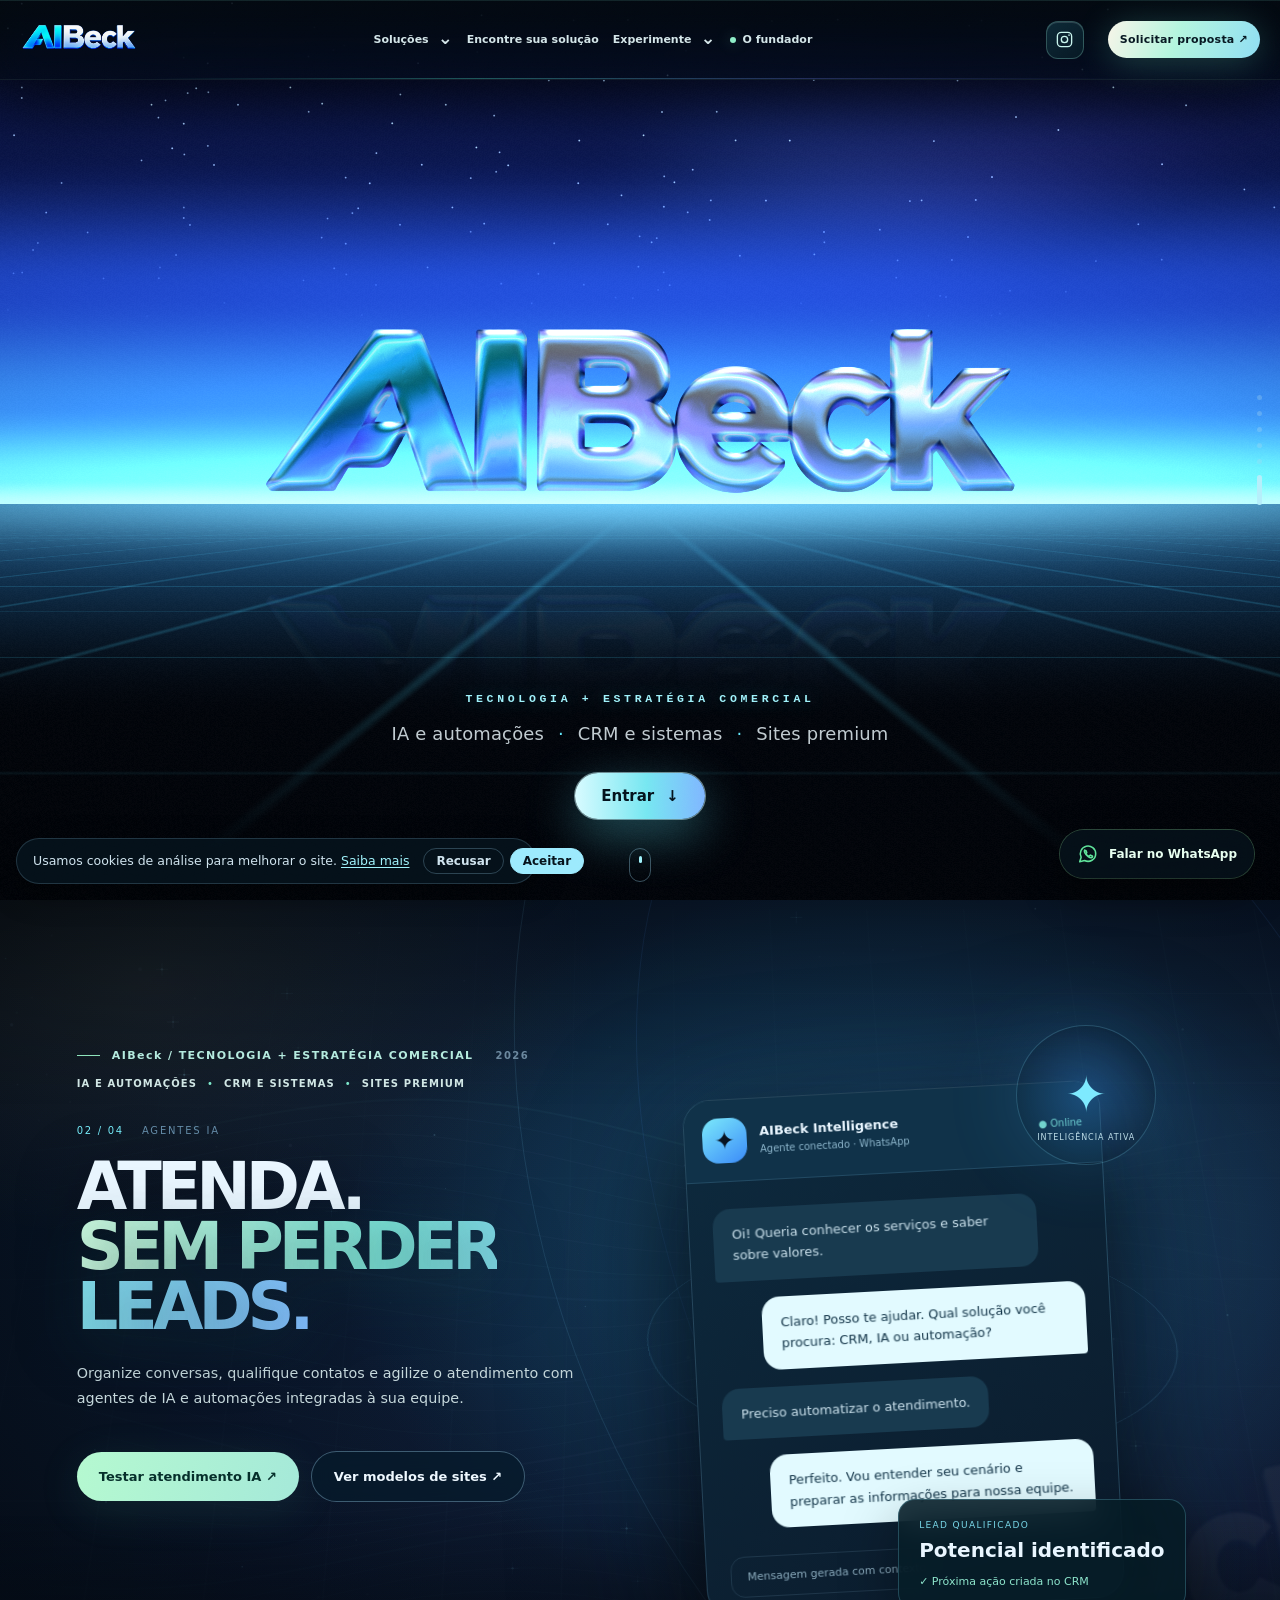
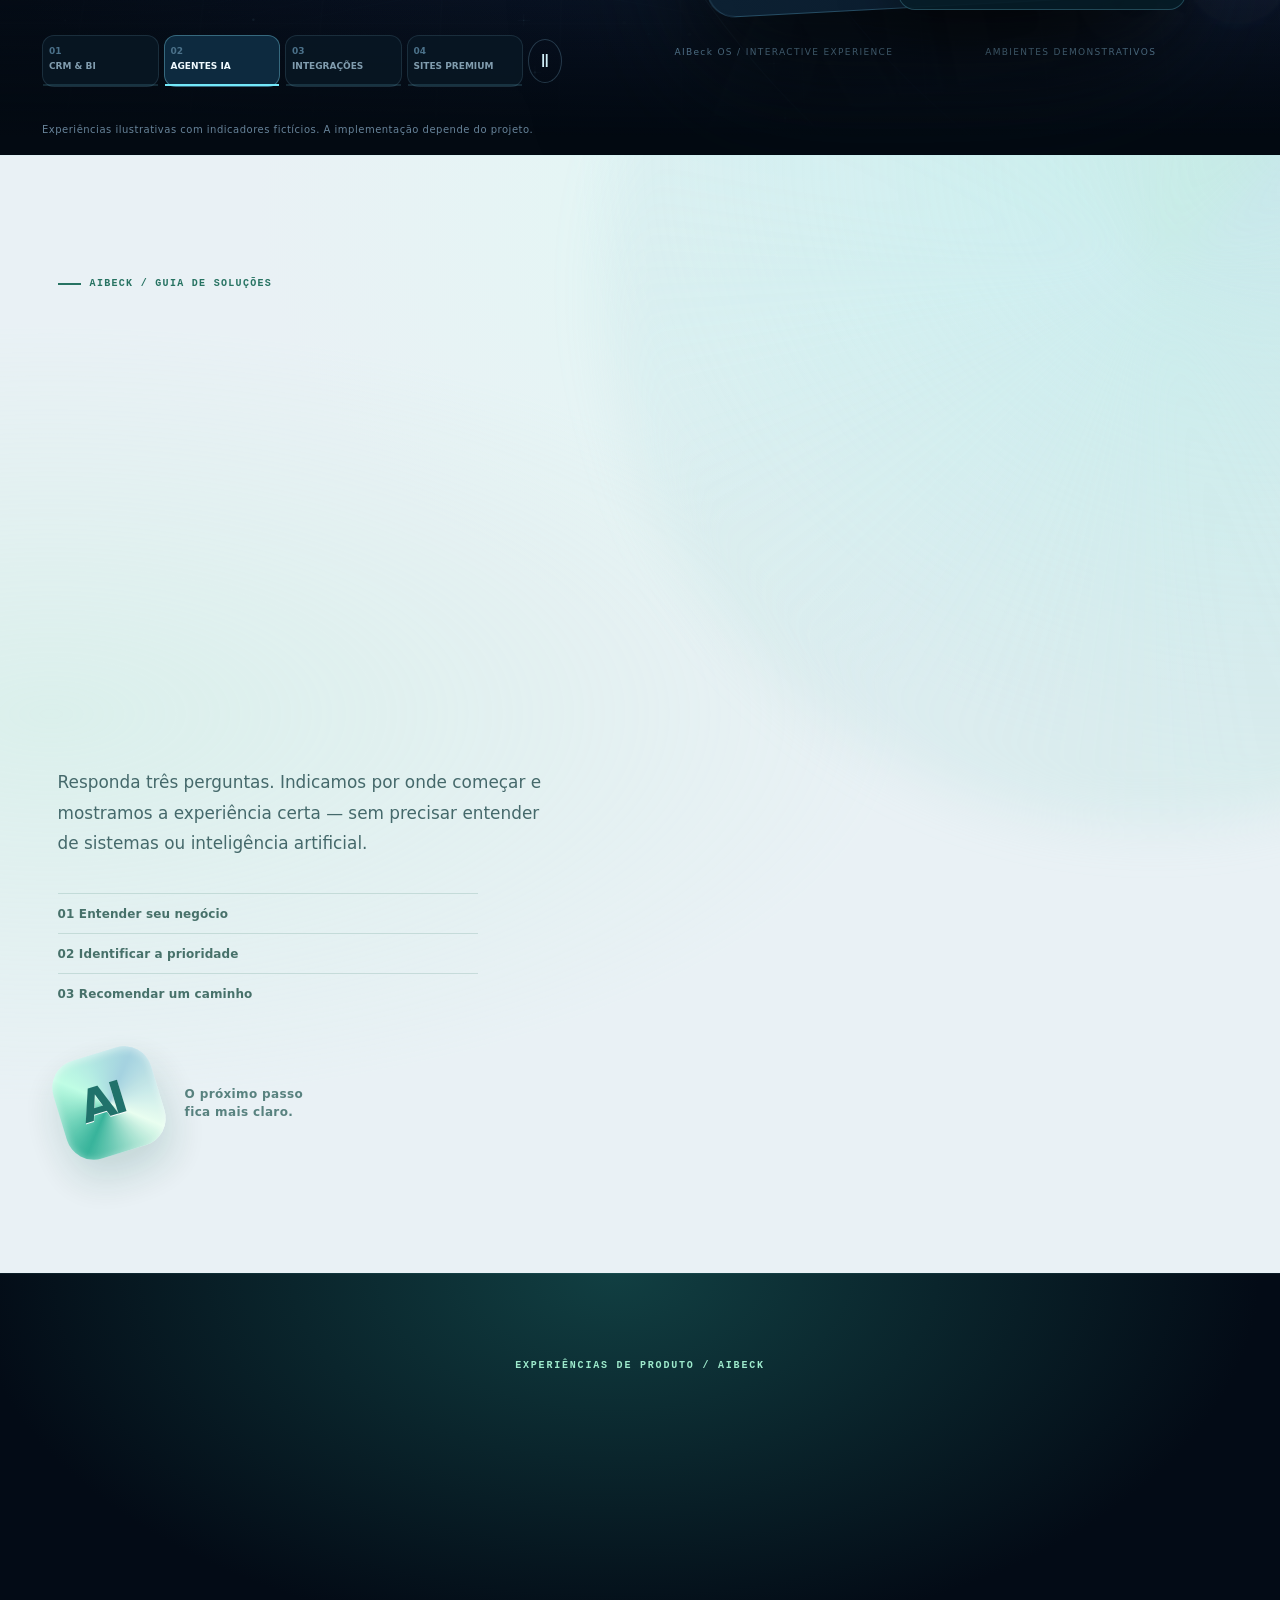
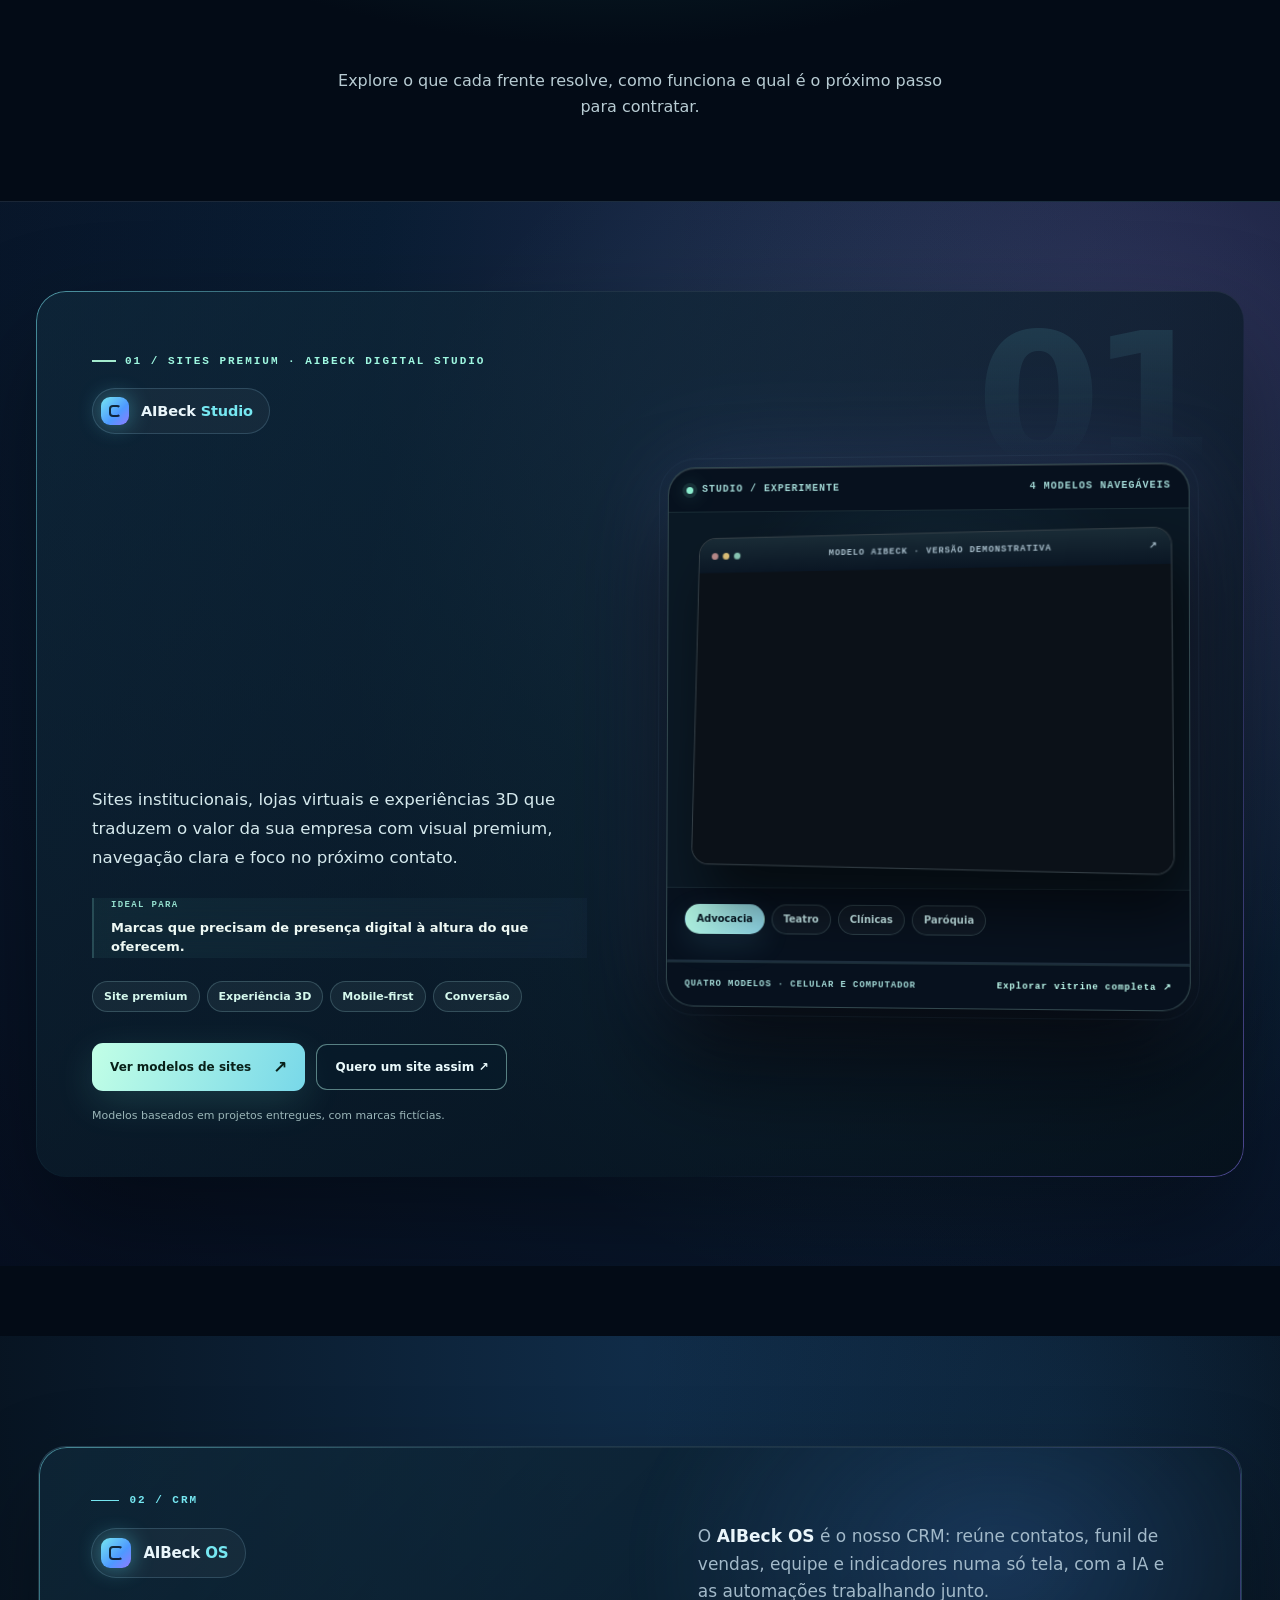
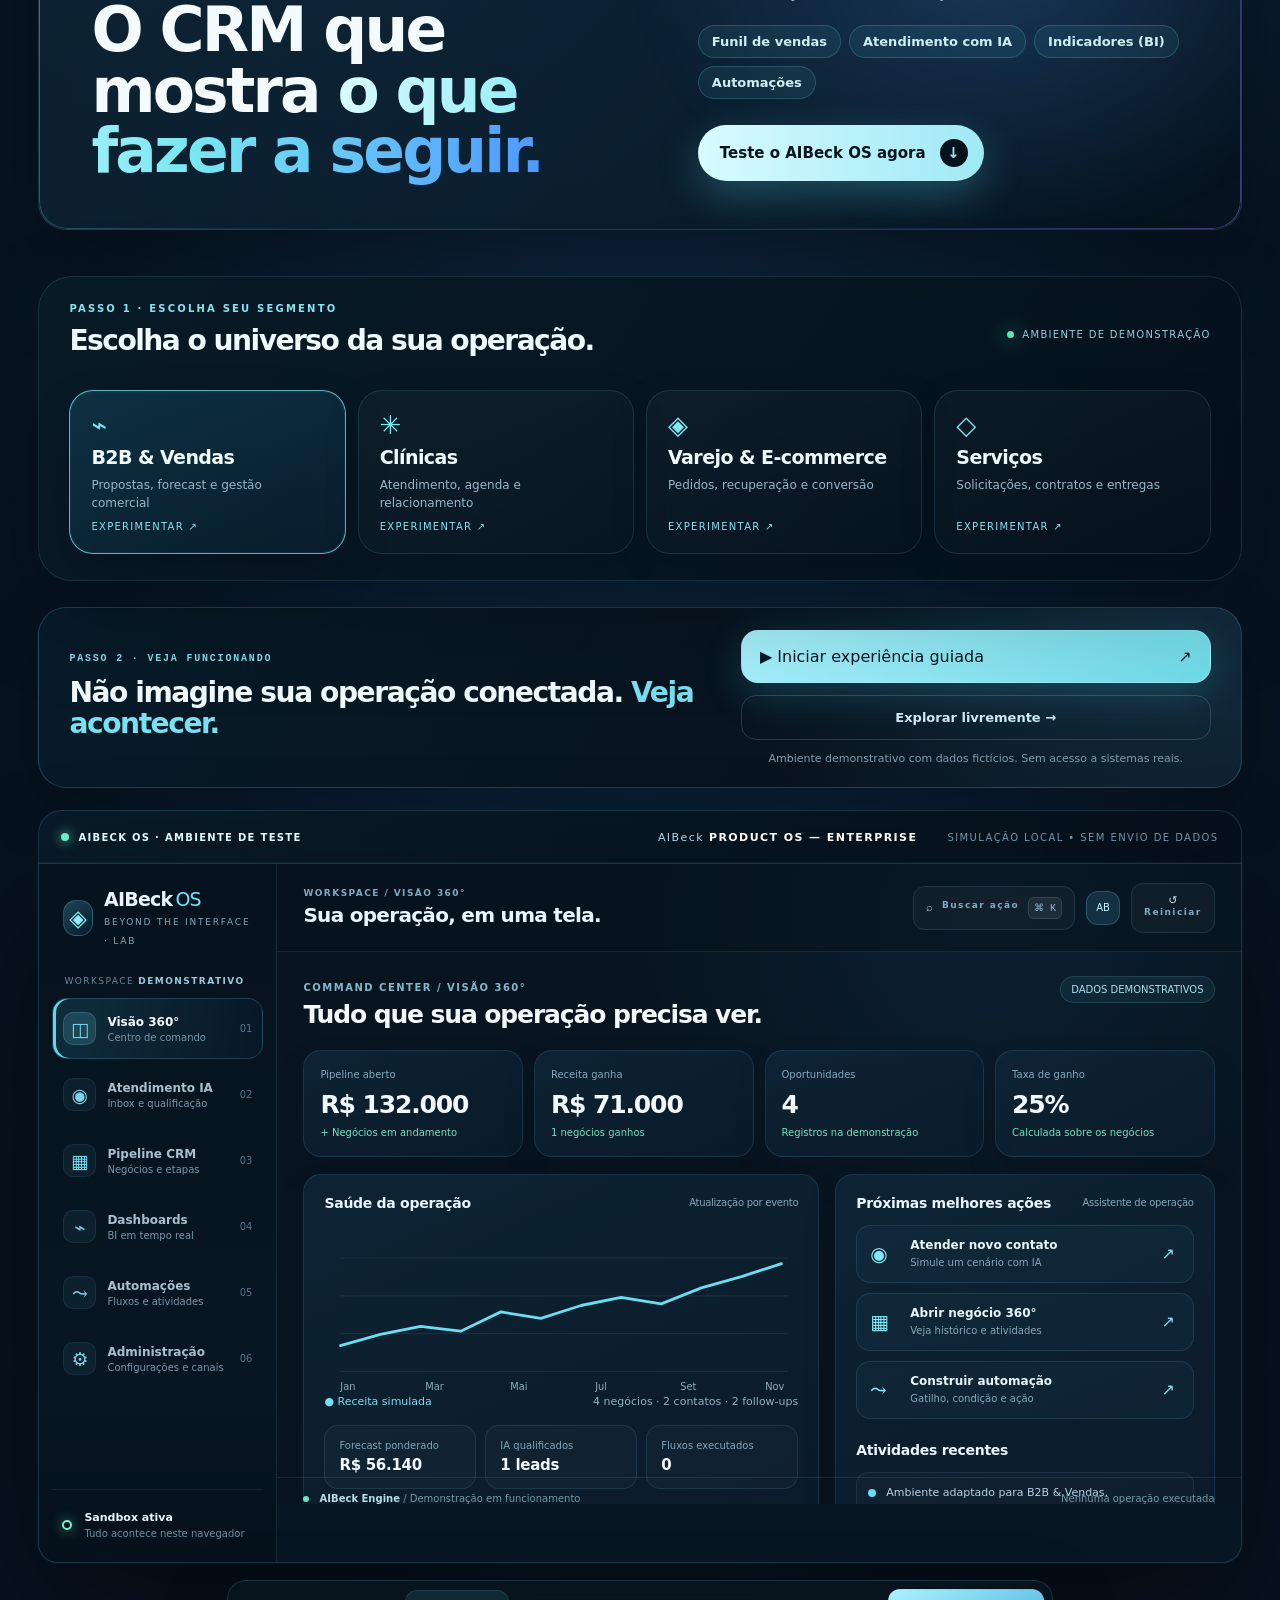
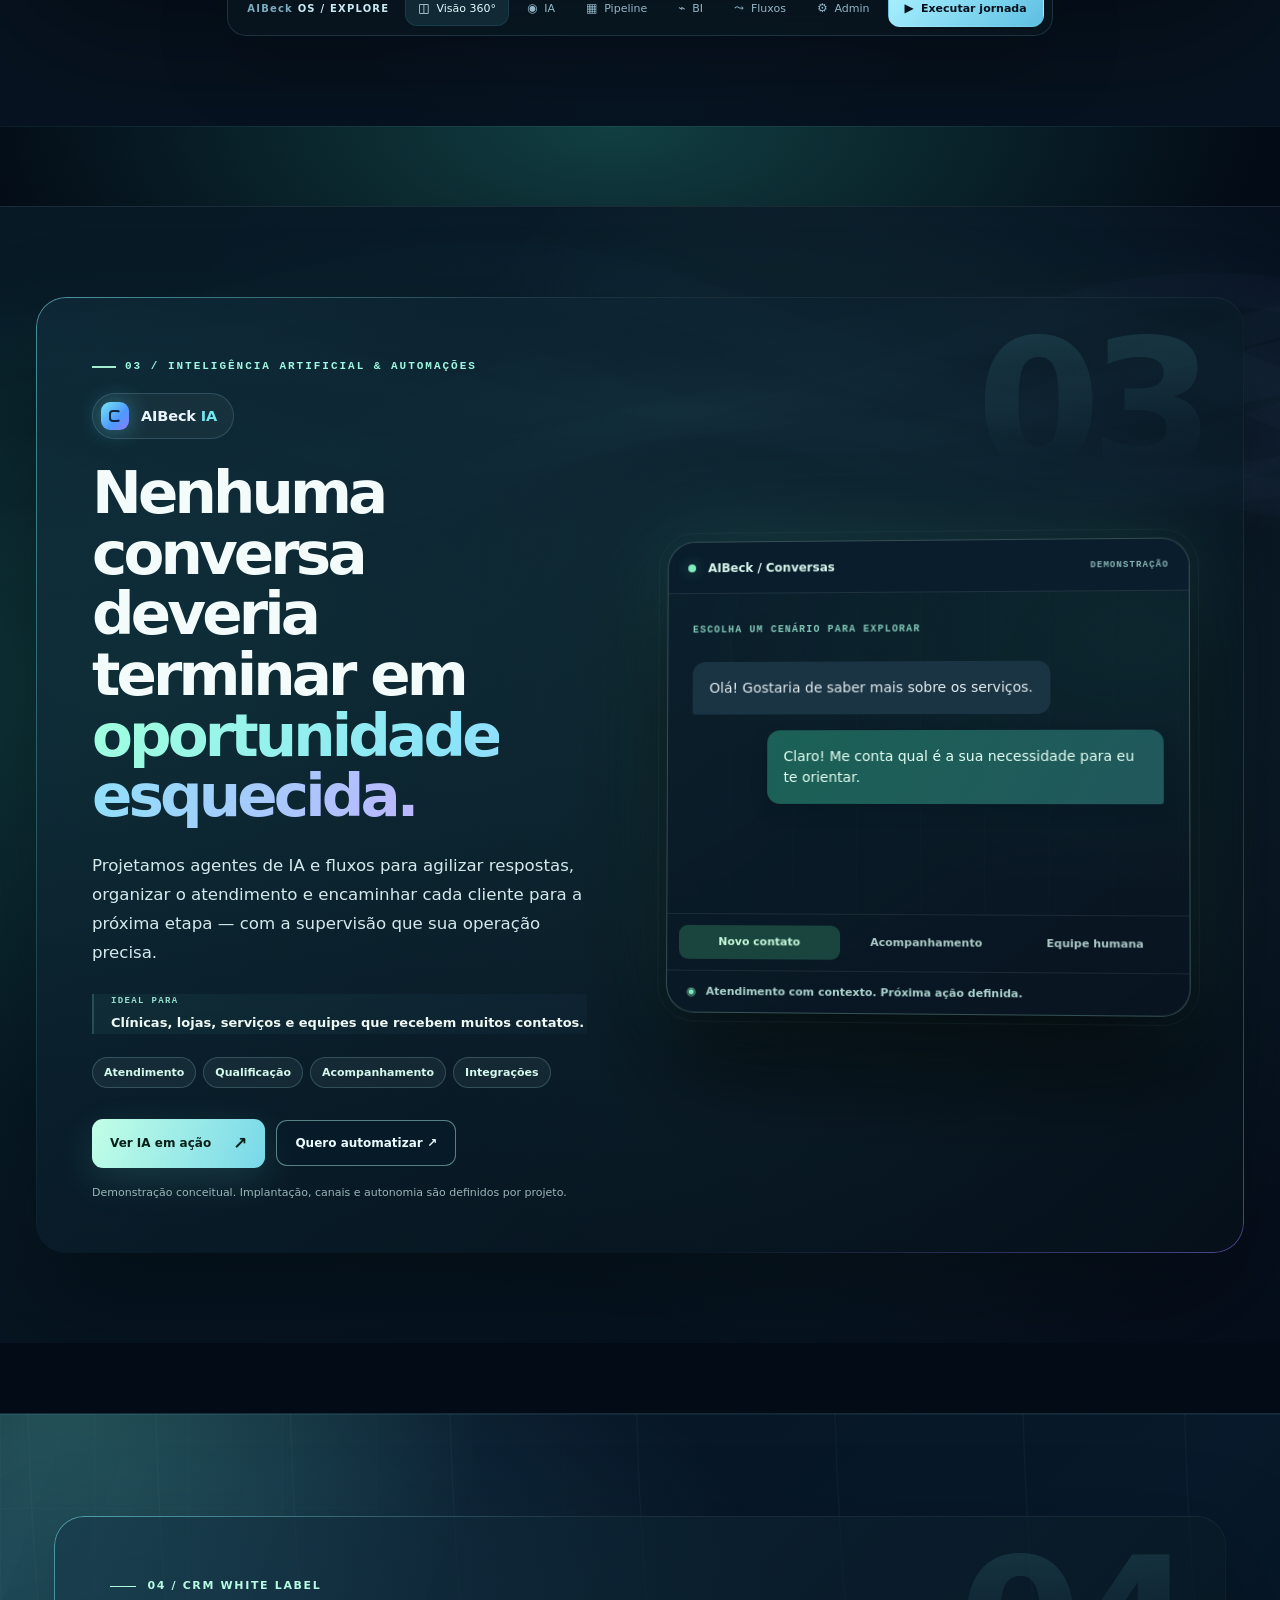
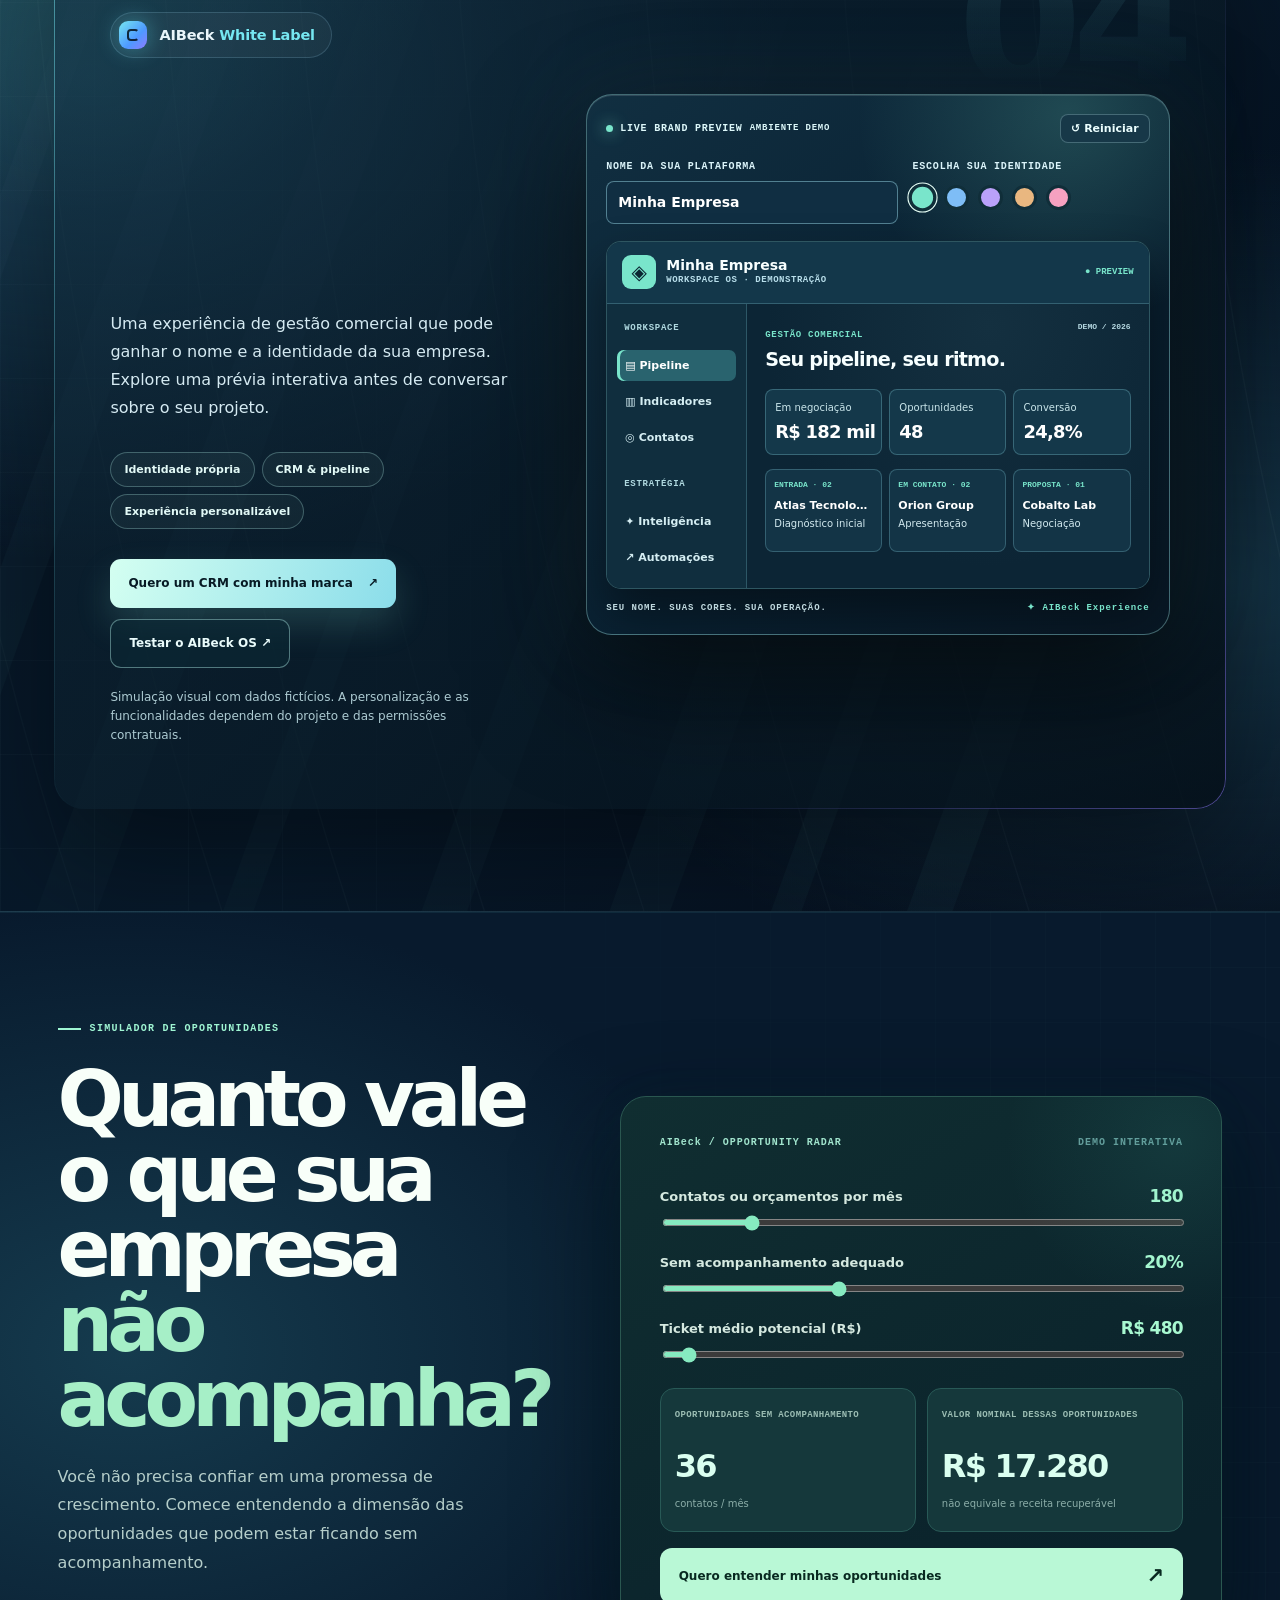
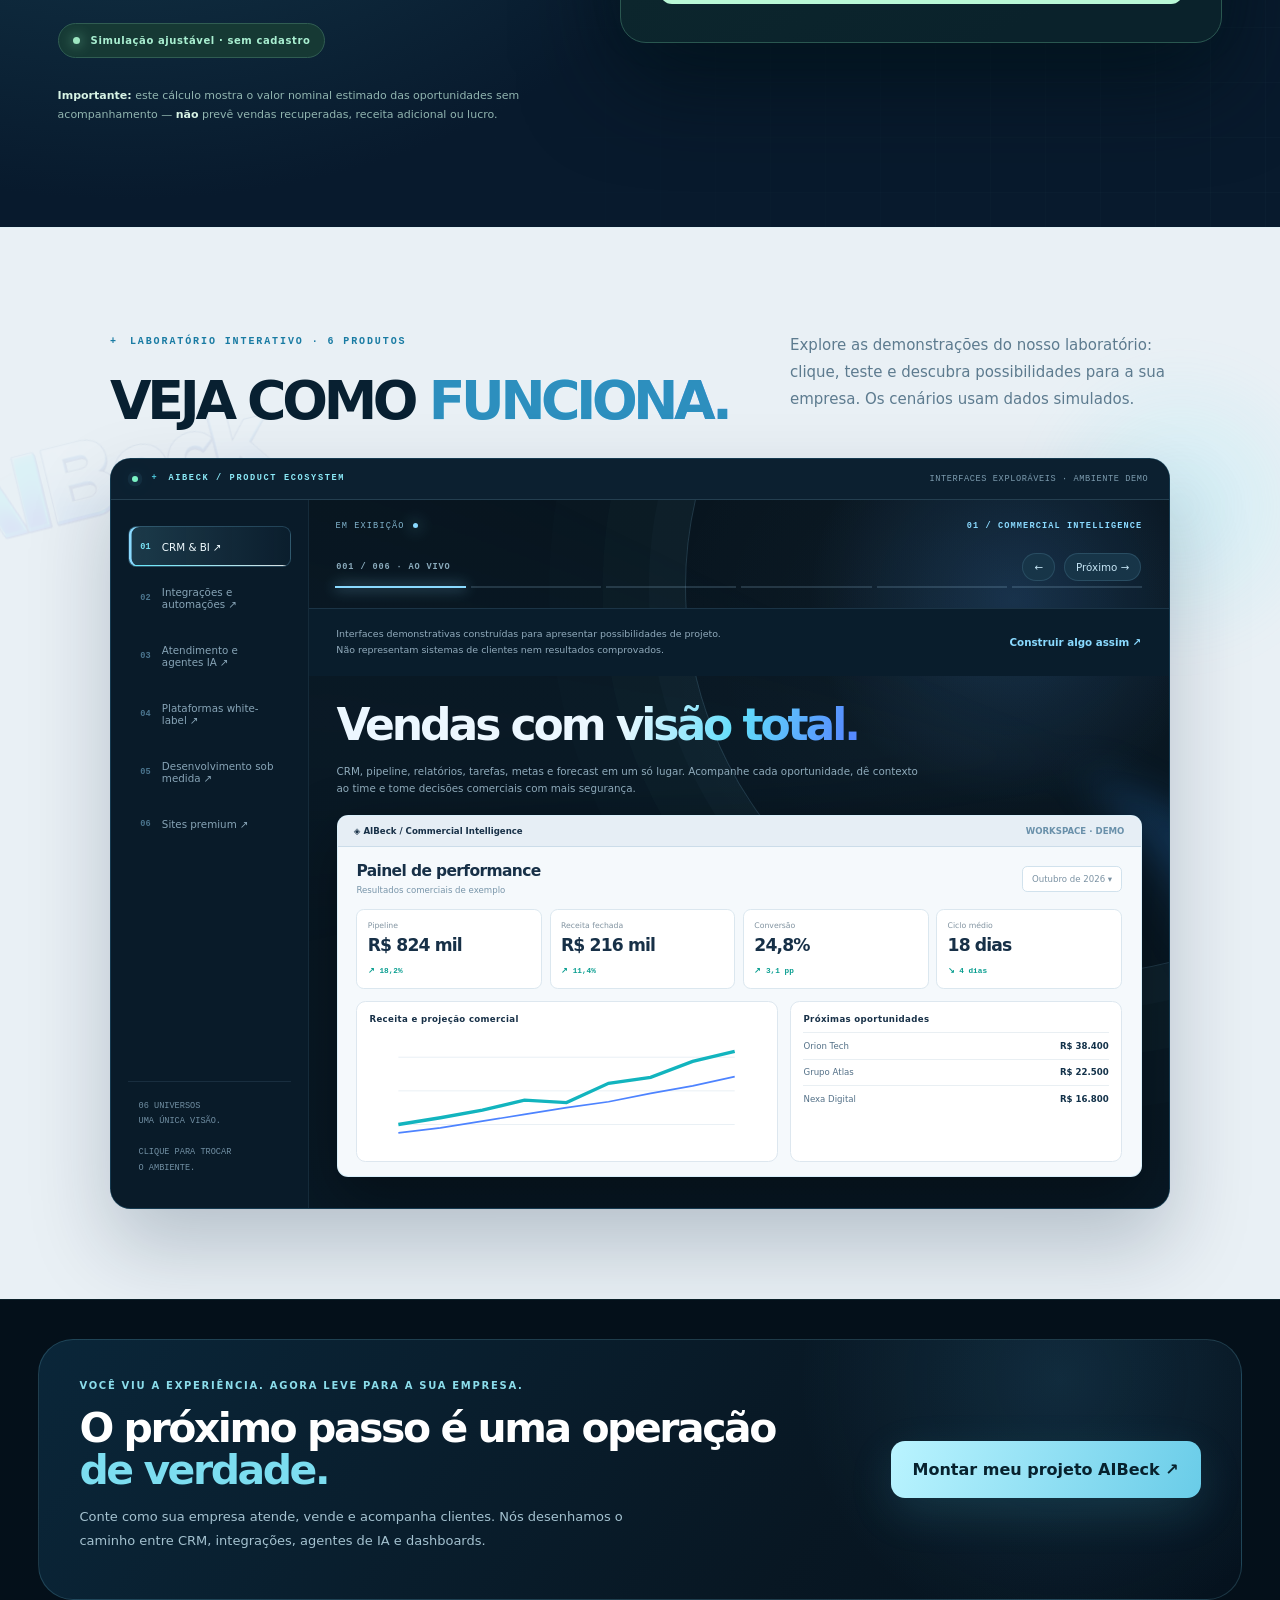
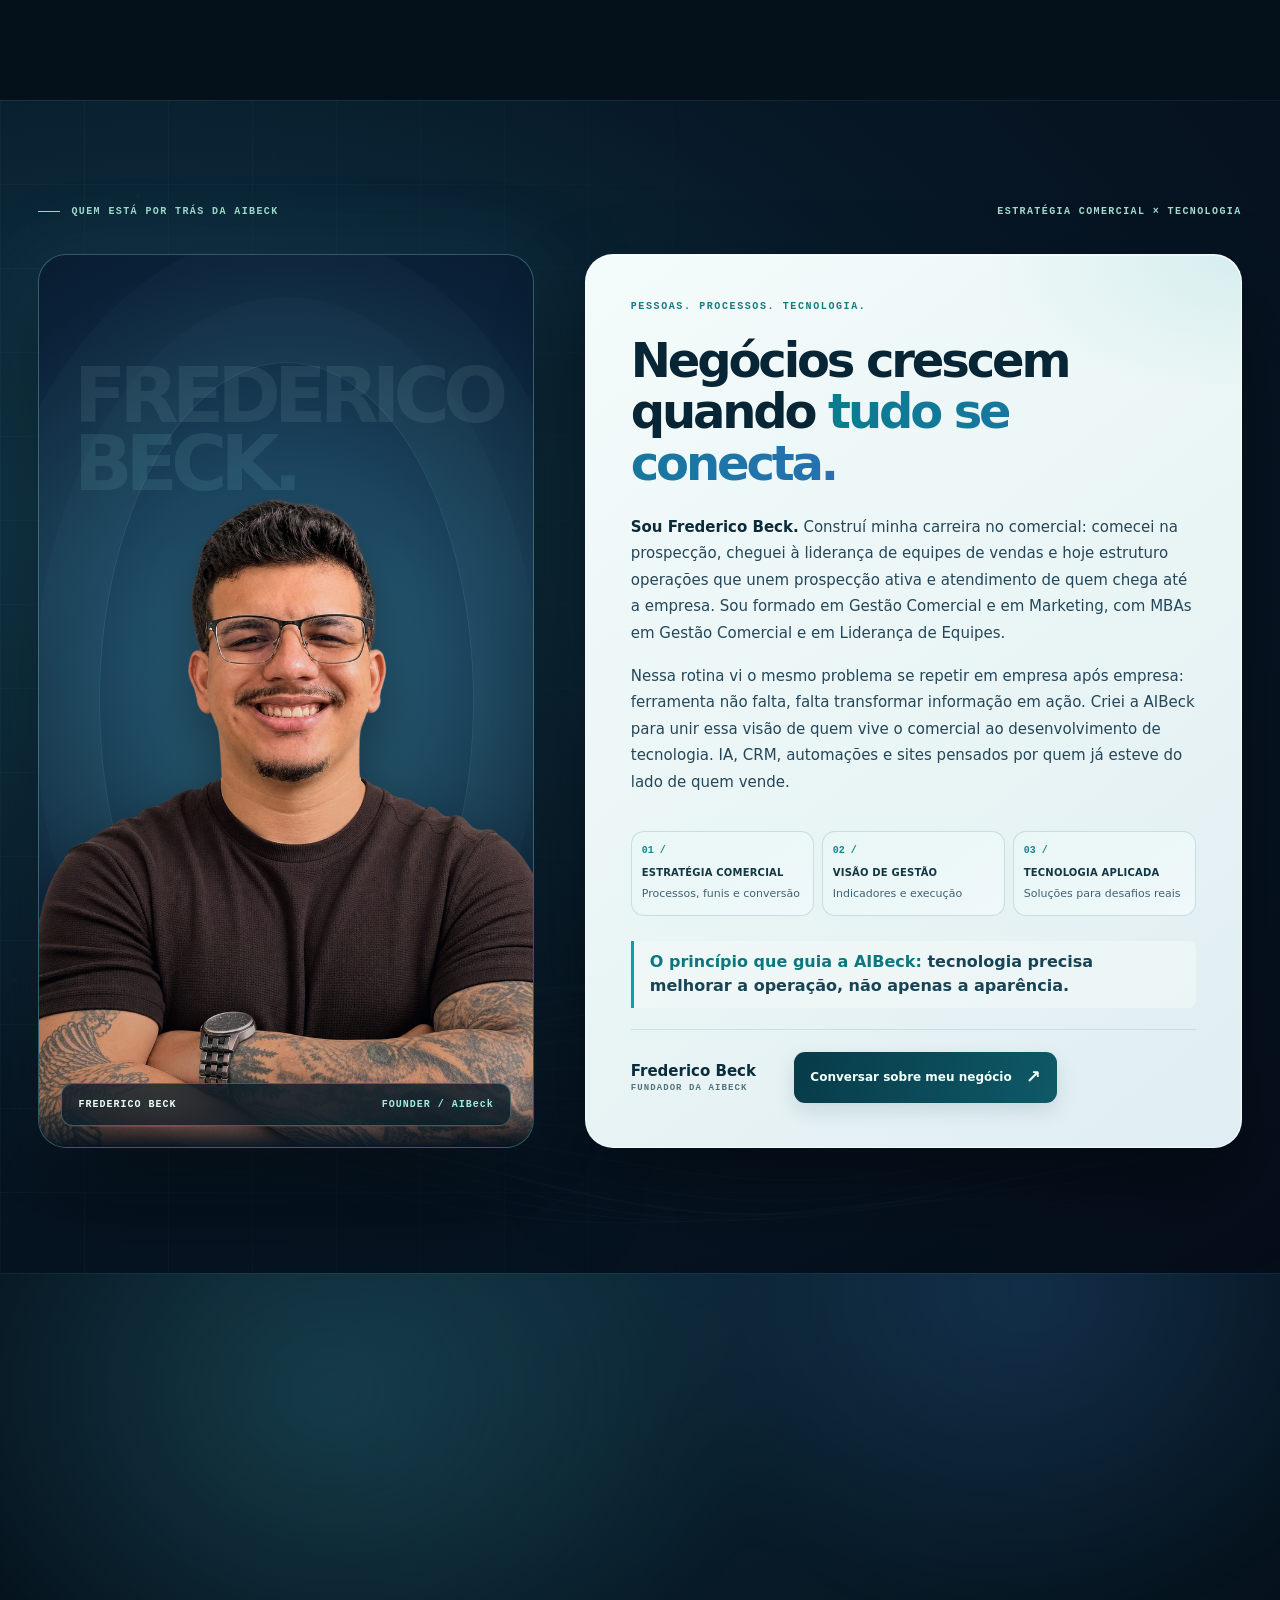
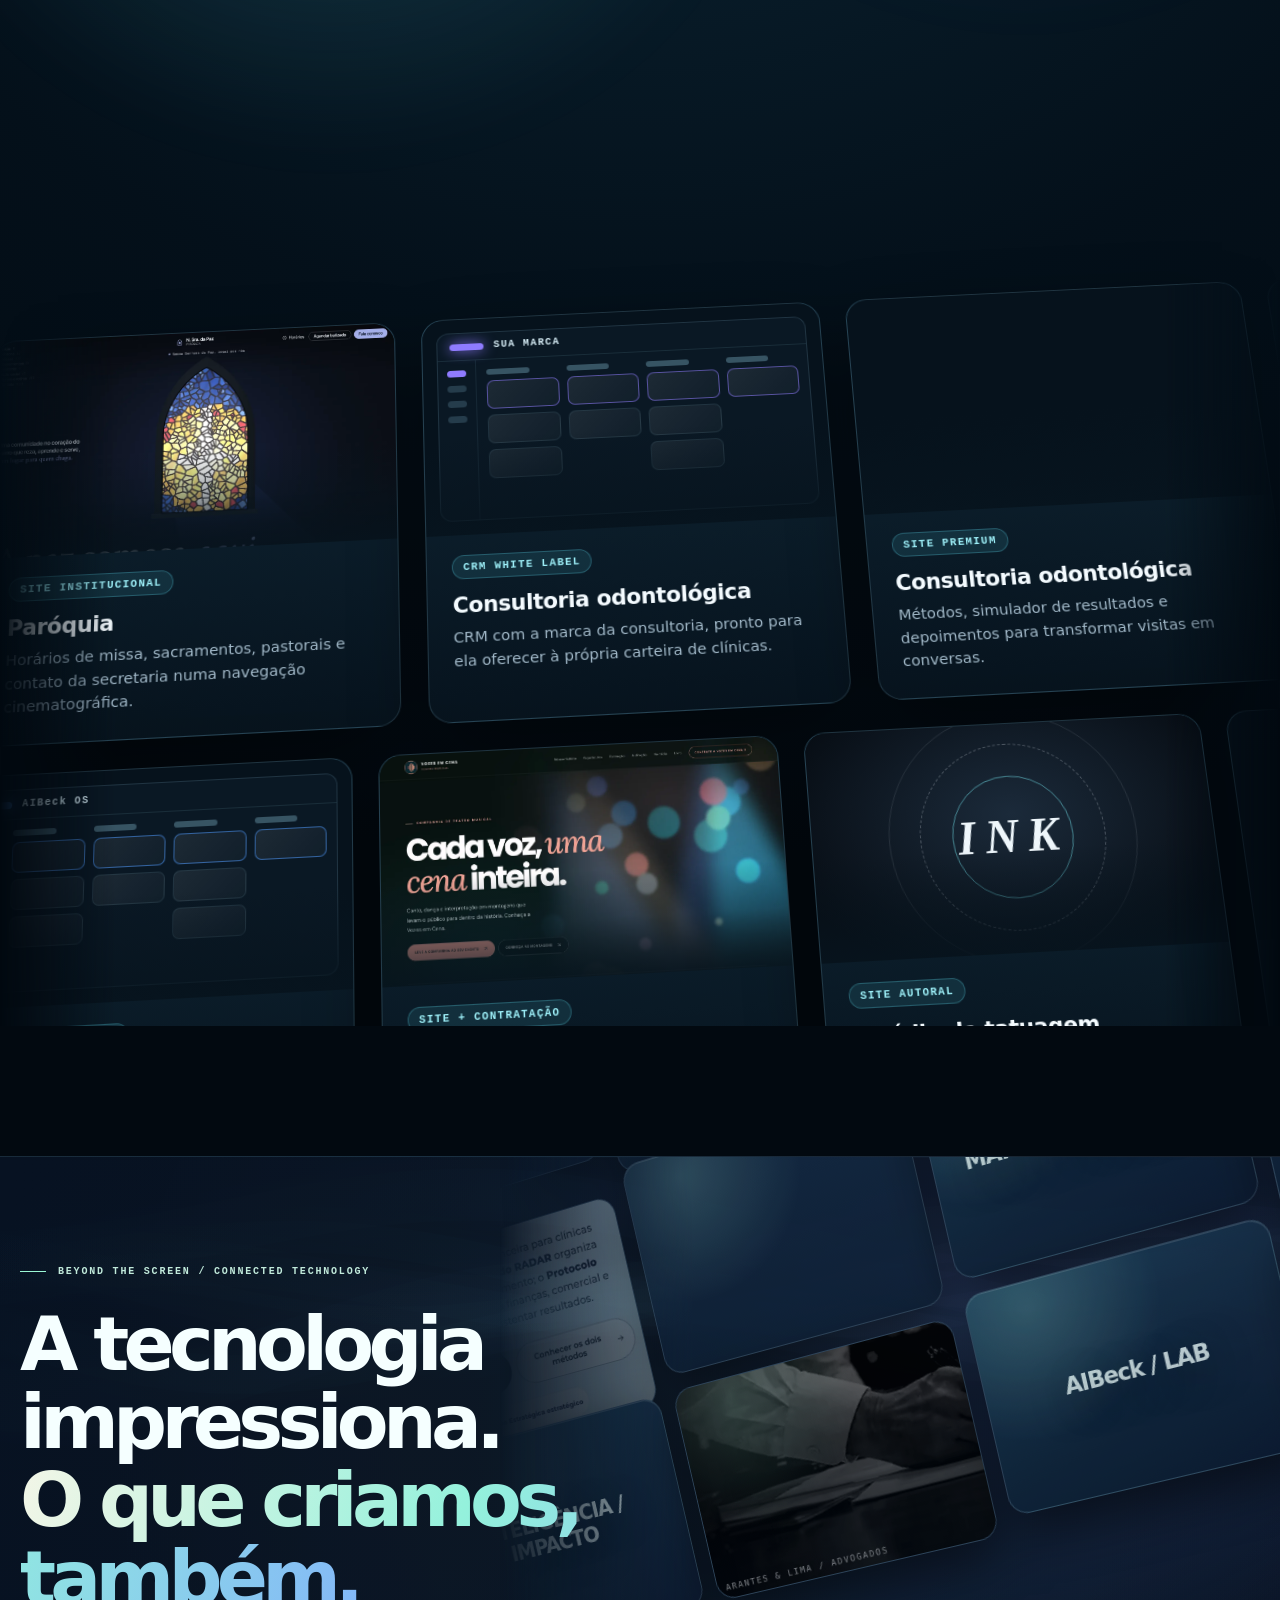
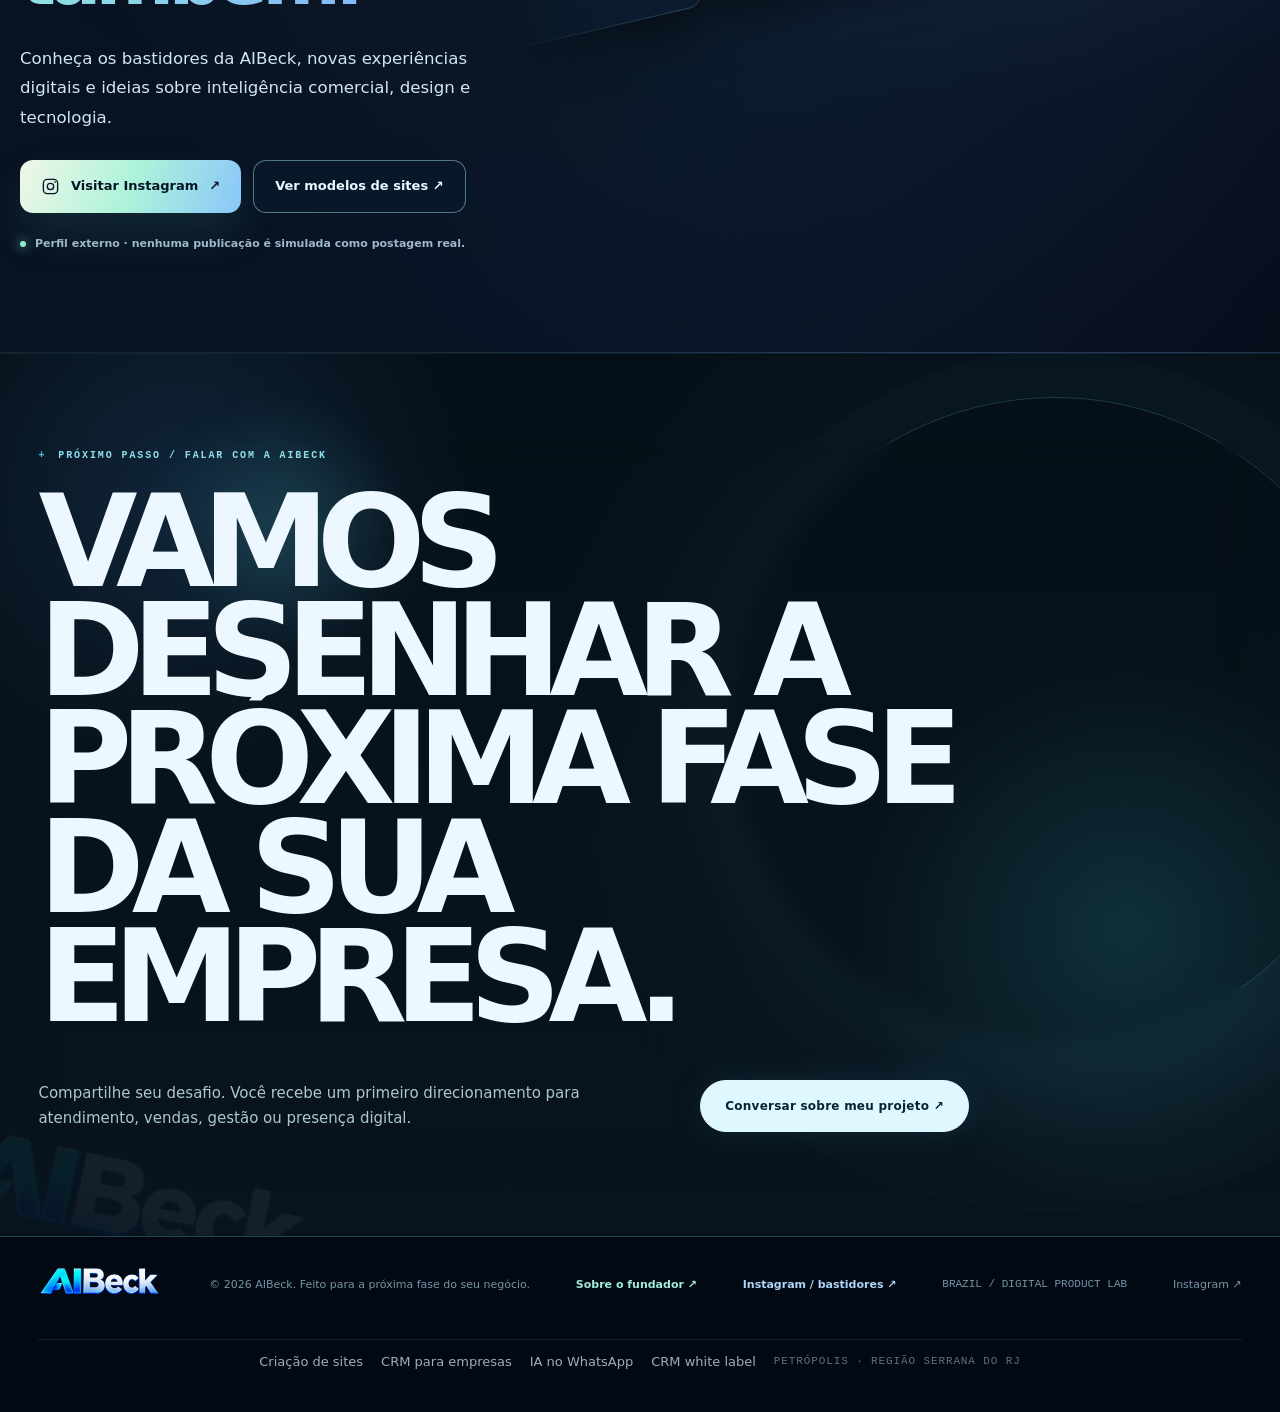
==== commit 4d638df1: "Atualiza número do WhatsApp para (24) 99223-9947 Co-Authored-By: Claude Opus 5.5 <noreply@anthropic." ====
--- a/site/index.html
+++ b/site/index.html
@@ -8,7 +8,7 @@
 <meta content="630" property="og:image:height"/>
 <meta content="Logo AIBeck em metal cromado sobre horizonte azul" property="og:image:alt"/><link rel="icon" href="favicon-32.png" type="image/png" sizes="32x32"/>
 <link rel="icon" href="favicon.ico" sizes="any"/>
-<link rel="apple-touch-icon" href="apple-touch-icon.png"/><script type="application/ld+json">{"@context": "https://schema.org", "@type": "ProfessionalService", "@id": "https://aibeck.com.br/#empresa", "name": "AIBeck", "url": "https://aibeck.com.br/", "logo": "https://aibeck.com.br/apple-touch-icon.png", "image": "https://aibeck.com.br/og-cover.jpg", "description": "Sites premium, CRM, IA no WhatsApp, automações e CRM white label para empresas de Petrópolis e da Região Serrana do RJ.", "telephone": "+55-24-99213-0600", "founder": {"@type": "Person", "name": "Frederico Beck"}, "address": {"@type": "PostalAddress", "addressLocality": "Petrópolis", "addressRegion": "RJ", "addressCountry": "BR"}, "areaServed": [{"@type": "City", "name": "Petrópolis"}, {"@type": "City", "name": "Teresópolis"}, {"@type": "City", "name": "Nova Friburgo"}, {"@type": "City", "name": "Três Rios"}, {"@type": "AdministrativeArea", "name": "Região Serrana do Rio de Janeiro"}, {"@type": "Country", "name": "Brasil"}], "knowsAbout": ["Criação de sites", "CRM", "Inteligência artificial", "Automação de WhatsApp", "CRM white label"], "sameAs": ["https://www.instagram.com/ai.beck_/"]}</script><link href="assets/site.css" rel="stylesheet"/><link href="assets/signature3.css" rel="stylesheet"/><link href="assets/reference4.css" rel="stylesheet"/><link href="assets/aibeck5.css" rel="stylesheet"/><link href="assets/ultra6.css" rel="stylesheet"/><link href="assets/ultra8.css" rel="stylesheet"/><link href="assets/ultra9.css" rel="stylesheet"/><link href="assets/ab10.css" rel="stylesheet"/>
+<link rel="apple-touch-icon" href="apple-touch-icon.png"/><script type="application/ld+json">{"@context": "https://schema.org", "@type": "ProfessionalService", "@id": "https://aibeck.com.br/#empresa", "name": "AIBeck", "url": "https://aibeck.com.br/", "logo": "https://aibeck.com.br/apple-touch-icon.png", "image": "https://aibeck.com.br/og-cover.jpg", "description": "Sites premium, CRM, IA no WhatsApp, automações e CRM white label para empresas de Petrópolis e da Região Serrana do RJ.", "telephone": "+55-24-99223-9947", "founder": {"@type": "Person", "name": "Frederico Beck"}, "address": {"@type": "PostalAddress", "addressLocality": "Petrópolis", "addressRegion": "RJ", "addressCountry": "BR"}, "areaServed": [{"@type": "City", "name": "Petrópolis"}, {"@type": "City", "name": "Teresópolis"}, {"@type": "City", "name": "Nova Friburgo"}, {"@type": "City", "name": "Três Rios"}, {"@type": "AdministrativeArea", "name": "Região Serrana do Rio de Janeiro"}, {"@type": "Country", "name": "Brasil"}], "knowsAbout": ["Criação de sites", "CRM", "Inteligência artificial", "Automação de WhatsApp", "CRM white label"], "sameAs": ["https://www.instagram.com/ai.beck_/"]}</script><link href="assets/site.css" rel="stylesheet"/><link href="assets/signature3.css" rel="stylesheet"/><link href="assets/reference4.css" rel="stylesheet"/><link href="assets/aibeck5.css" rel="stylesheet"/><link href="assets/ultra6.css" rel="stylesheet"/><link href="assets/ultra8.css" rel="stylesheet"/><link href="assets/ultra9.css" rel="stylesheet"/><link href="assets/ab10.css" rel="stylesheet"/>
 <link href="assets/ab13.css" rel="stylesheet"/>
 <link href="assets/ab14.css" rel="stylesheet"/>
 <link href="assets/ab15.css" rel="stylesheet"/>
@@ -157,7 +157,7 @@
     <h3 id="refResultTitle">Vamos por aqui.</h3><p id="refResultBody"></p>
     <div class="ref-result-info"><span id="refResultContext"></span><span>Orientação inicial, não diagnóstico técnico</span></div>
     <div class="ref-result-actions"><button id="refResultContact" type="button">Solicitar proposta ↗</button><a id="refResultDemo" href="#tour">Explorar demonstração ↗</a></div>
-    <a class="ref-whatsapp-action" id="refResultWhatsApp" href="https://wa.me/5524992130600" target="_blank" rel="noopener noreferrer">Prefere WhatsApp? Conversar com a AIBeck ↗</a>
+    <a class="ref-whatsapp-action" id="refResultWhatsApp" href="https://wa.me/5524992239947" target="_blank" rel="noopener noreferrer">Prefere WhatsApp? Conversar com a AIBeck ↗</a>
    </div>
    <div class="ref-finder-bottom"><button id="refFinderBack" type="button" hidden>← Voltar</button><span>Sem cadastro para testar</span><button id="refFinderReset" type="button" hidden>Recomeçar ↺</button></div>
   </div>
@@ -407,7 +407,7 @@
 
 <section class="end" id="contato"><div aria-hidden="true" class="brand-watermark brand-watermark-end"><img alt="" decoding="async" loading="lazy" src="assets/image-e35cec30b285d08.webp"/></div><div class="end-circle"></div><div class="container"><span class="eyebrow">PRÓXIMO PASSO / FALAR COM A AIBECK</span><h2>VAMOS DESENHAR A PRÓXIMA FASE DA SUA EMPRESA.</h2><div class="end-sub"><p>Compartilhe seu desafio. Você recebe um primeiro direcionamento para atendimento, vendas, gestão ou presença digital.</p><a class="pill primary contact-open" href="#contato">Conversar sobre meu projeto ↗</a></div></div></section>
 </main>
-<a class="ab-whatsapp" href="https://wa.me/5524992130600?text=Ol%C3%A1%21%20Conheci%20o%20site%20da%20AIBeck%20e%20quero%20conversar%20sobre%20um%20projeto." target="_blank" rel="noopener noreferrer" aria-label="Falar com a AIBeck pelo WhatsApp"><svg viewBox="0 0 24 24" width="22" height="22" fill="none" stroke="currentColor" stroke-width="1.7" stroke-linecap="round" stroke-linejoin="round" aria-hidden="true"><path d="M20.4 11.7a8.4 8.4 0 0 1-12.2 7.4L3 20.5l1.5-5a8.4 8.4 0 1 1 15.9-3.8Z"/><path d="M8.3 8.7c.2-.4.3-.5.6-.5h.5c.2 0 .4 0 .5.4.2.5.6 1.5.7 1.6.1.2 0 .4-.1.6l-.5.7c-.2.2-.3.4-.1.7.3.6 1 1.2 1.6 1.6.6.4 1.1.6 1.4.7.2.1.4 0 .6-.2l.8-.9c.2-.2.4-.2.6-.1l1.7.8c.3.2.4.3.4.5 0 .7-.6 1.2-1.2 1.4-1 .3-2.3-.2-3.6-1.1-1.8-1.3-3.2-3-3.8-4.5-.4-1-.5-1.8-.1-2.7Z"/></svg><span>Falar no WhatsApp</span></a>
+<a class="ab-whatsapp" href="https://wa.me/5524992239947?text=Ol%C3%A1%21%20Conheci%20o%20site%20da%20AIBeck%20e%20quero%20conversar%20sobre%20um%20projeto." target="_blank" rel="noopener noreferrer" aria-label="Falar com a AIBeck pelo WhatsApp"><svg viewBox="0 0 24 24" width="22" height="22" fill="none" stroke="currentColor" stroke-width="1.7" stroke-linecap="round" stroke-linejoin="round" aria-hidden="true"><path d="M20.4 11.7a8.4 8.4 0 0 1-12.2 7.4L3 20.5l1.5-5a8.4 8.4 0 1 1 15.9-3.8Z"/><path d="M8.3 8.7c.2-.4.3-.5.6-.5h.5c.2 0 .4 0 .5.4.2.5.6 1.5.7 1.6.1.2 0 .4-.1.6l-.5.7c-.2.2-.3.4-.1.7.3.6 1 1.2 1.6 1.6.6.4 1.1.6 1.4.7.2.1.4 0 .6-.2l.8-.9c.2-.2.4-.2.6-.1l1.7.8c.3.2.4.3.4.5 0 .7-.6 1.2-1.2 1.4-1 .3-2.3-.2-3.6-1.1-1.8-1.3-3.2-3-3.8-4.5-.4-1-.5-1.8-.1-2.7Z"/></svg><span>Falar no WhatsApp</span></a>
 
 <footer class="footer"><div class="container footer-inner"><a href="#inicio"><img alt="AIBeck" decoding="async" loading="lazy" src="assets/image-e35cec30b285d08.webp"/></a><span>© 2026 AIBeck. Feito para a próxima fase do seu negócio.</span><a class="ab6-footer-founder" href="#fundador">Sobre o fundador ↗</a><a class="ab6-footer-founder ab9-footer-social" href="https://www.instagram.com/ai.beck_/" target="_blank" rel="noopener noreferrer">Instagram / bastidores ↗</a><span class="mono">BRAZIL / DIGITAL PRODUCT LAB</span><nav class="ab-seo-links" aria-label="Serviços"><a href="/criacao-de-sites-petropolis/">Criação de sites</a><a href="/crm-para-empresas-petropolis/">CRM para empresas</a><a href="/ia-whatsapp-automacao-petropolis/">IA no WhatsApp</a><a href="/crm-white-label/">CRM white label</a><span>Petrópolis · Região Serrana do RJ</span></nav><a href="https://www.instagram.com/ai.beck_/" rel="noopener noreferrer" target="_blank">Instagram ↗</a></div></footer>
 <div aria-label="Iniciar projeto AIBeck" aria-modal="true" class="contact-drawer" id="contactDrawer" role="dialog"><div class="contact-panel"><button aria-label="Fechar" class="contact-close" id="contactClose">×</button><span class="eyebrow">Começar projeto</span><h3>QUAL É O<br/><span class="gradient">PRÓXIMO?</span></h3><p>Resuma o desafio da sua empresa. Se preferir, chame pelo WhatsApp.</p><form action="/obrigado.html" data-netlify="true" data-netlify-honeypot="bot-field" id="briefForm" method="POST" name="aibeck-leads"><p class="master-form-note">Os dados serão usados para responder sua solicitação. Nenhuma mensagem será enviada pelo CRM demonstrativo.</p><input id="masterLeadSource" name="origem" type="hidden" value="site-ai-beck"/><input id="ai-field-blueprint" name="blueprint" type="hidden" value=""/><input id="ai-field-experiencia" name="experiencia" type="hidden" value=""/><input id="ai-field-segmento" name="segmento" type="hidden" value=""/><input name="form-name" type="hidden" value="aibeck-leads"/><label class="v25-honeypot">Não preencha este campo <input autocomplete="off" name="bot-field"/></label><label>Seu nome<input name="nome" placeholder="Como podemos chamar você?" required=""/></label><label>Empresa<input name="empresa" placeholder="Nome da empresa" required=""/></label><label>Contato<input autocomplete="email" name="contato" placeholder="Seu WhatsApp com DDD ou e-mail" required="" type="text"/></label><label>O que você precisa?<select id="briefProduct" name="produto"><option>CRM &amp; BI</option><option>Integrações e automações</option><option>Agentes de IA</option><option>White-label</option><option>Plataformas e sistemas</option><option>Sites premium</option><option>Ainda não sei</option></select></label><label>Sobre o projeto<textarea name="desafio" placeholder="Conte o contexto e o que gostaria de construir"></textarea></label><button data-lead-submit="true" type="submit">Solicitar proposta ↗</button><label>Momento do projeto<select name="momento"><option value="Quero começar agora">Quero começar agora</option><option value="Nos próximos 30 dias">Nos próximos 30 dias</option><option value="Estou pesquisando opções">Estou pesquisando opções</option></select></label><label class="v25-consent"><input name="consentimento" required="" type="checkbox" value="sim"/> Autorizo o contato da AIBeck sobre esta solicitação e li a <a href="privacidade.html" rel="noopener" target="_blank">Política de Privacidade</a>.</label></form><div aria-live="polite" class="resultBox" id="briefResult"></div></div></div>
